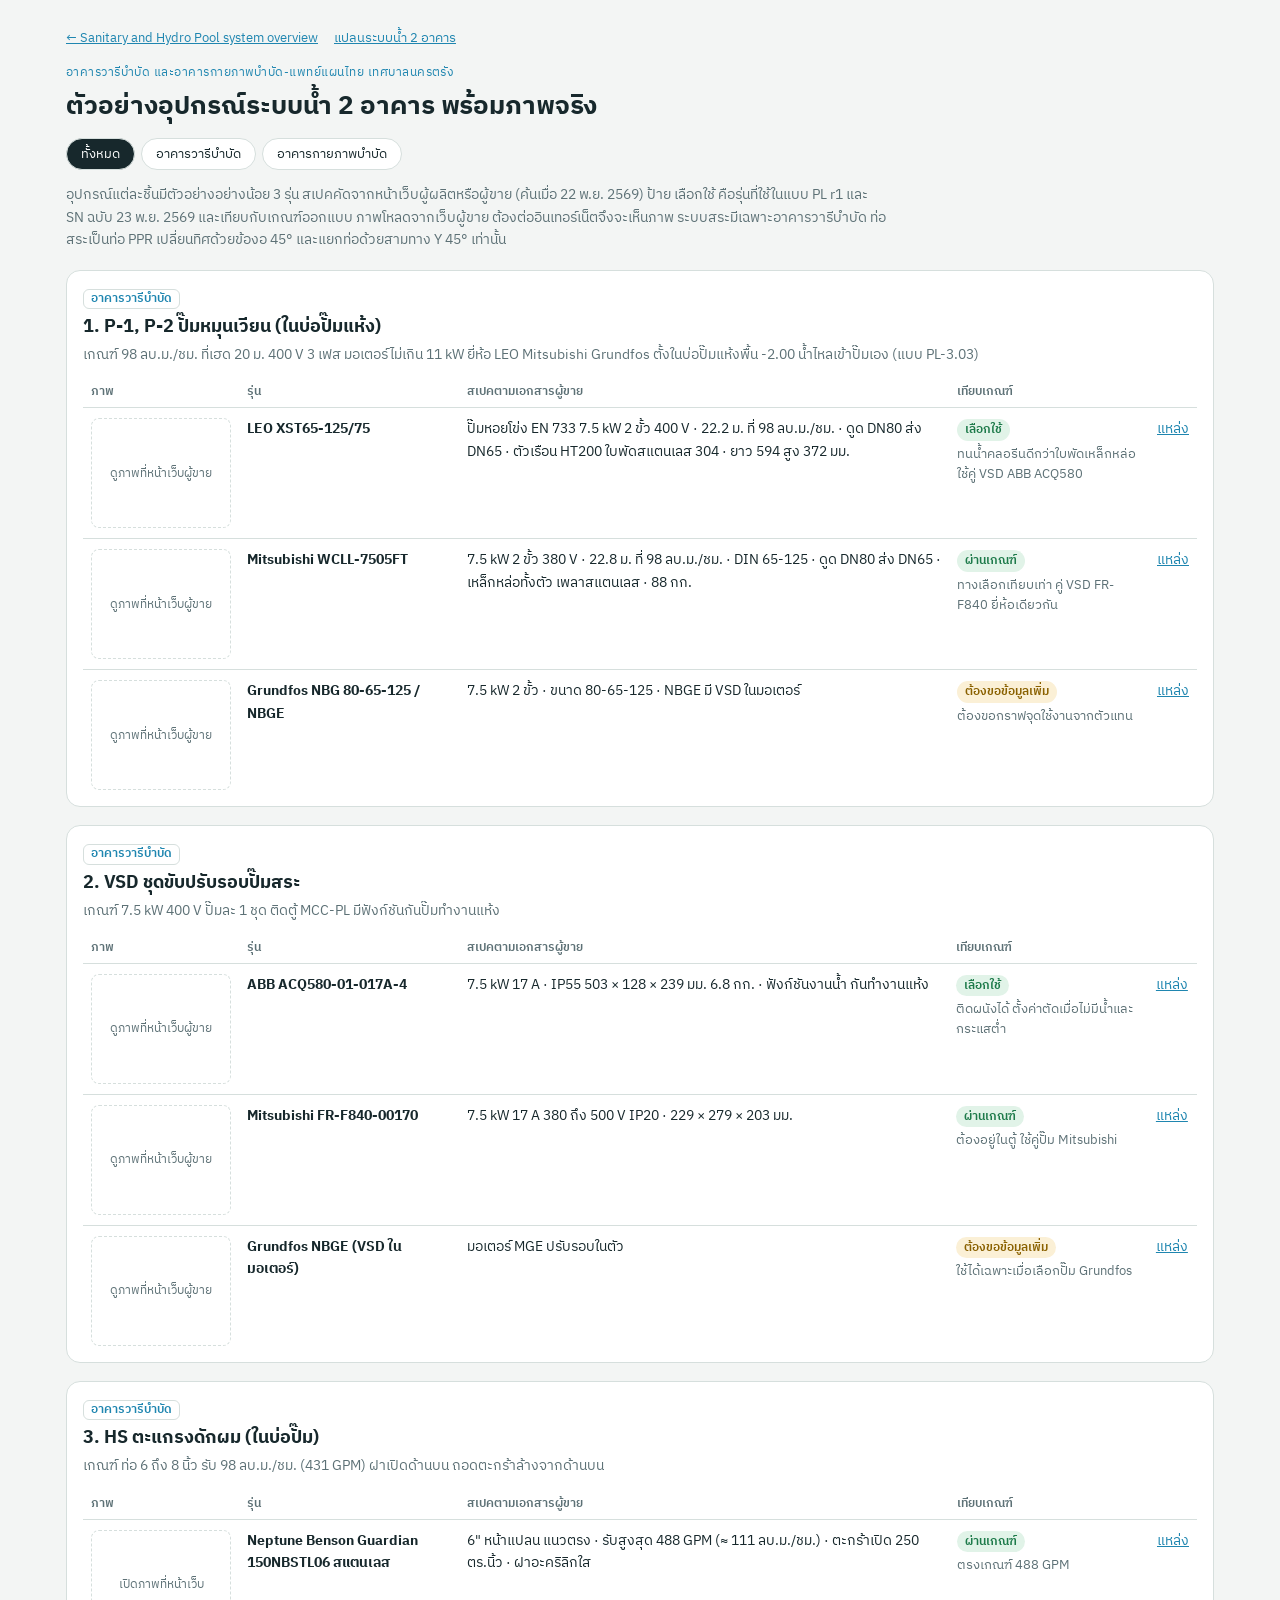
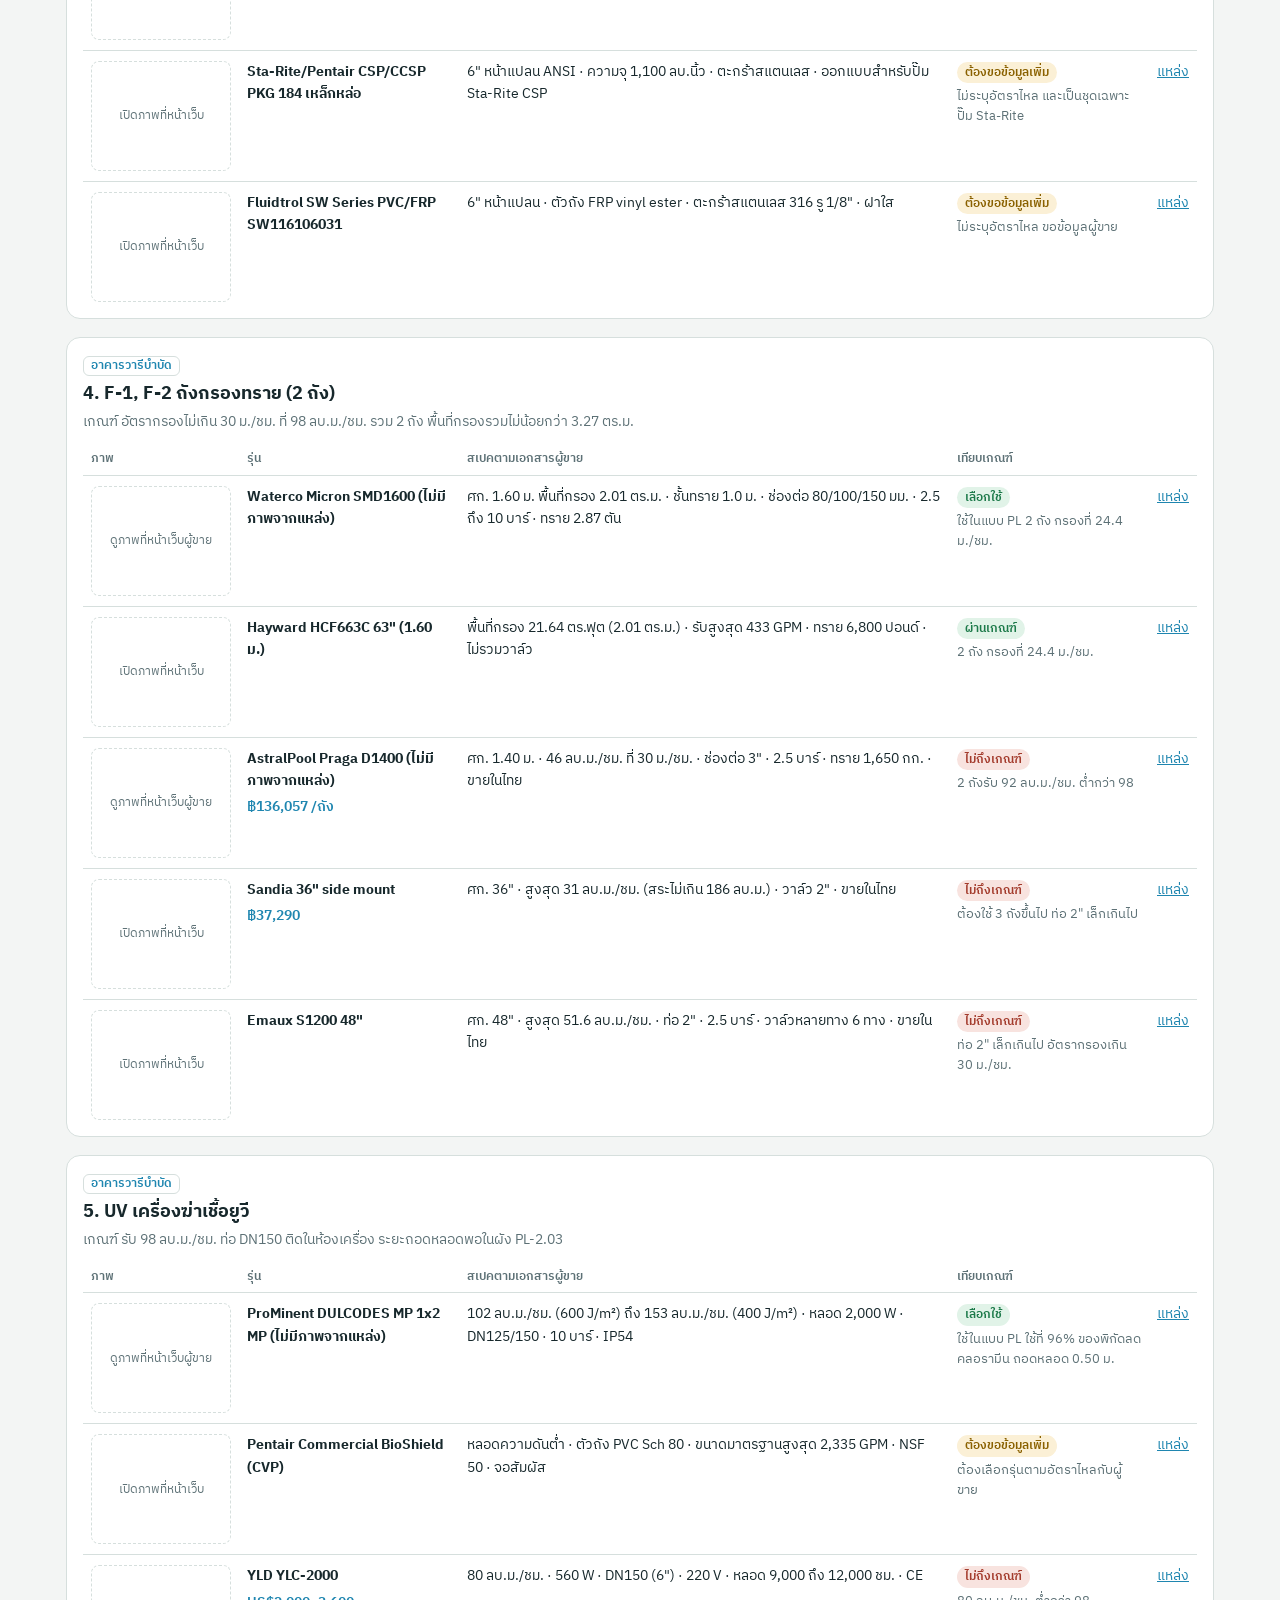
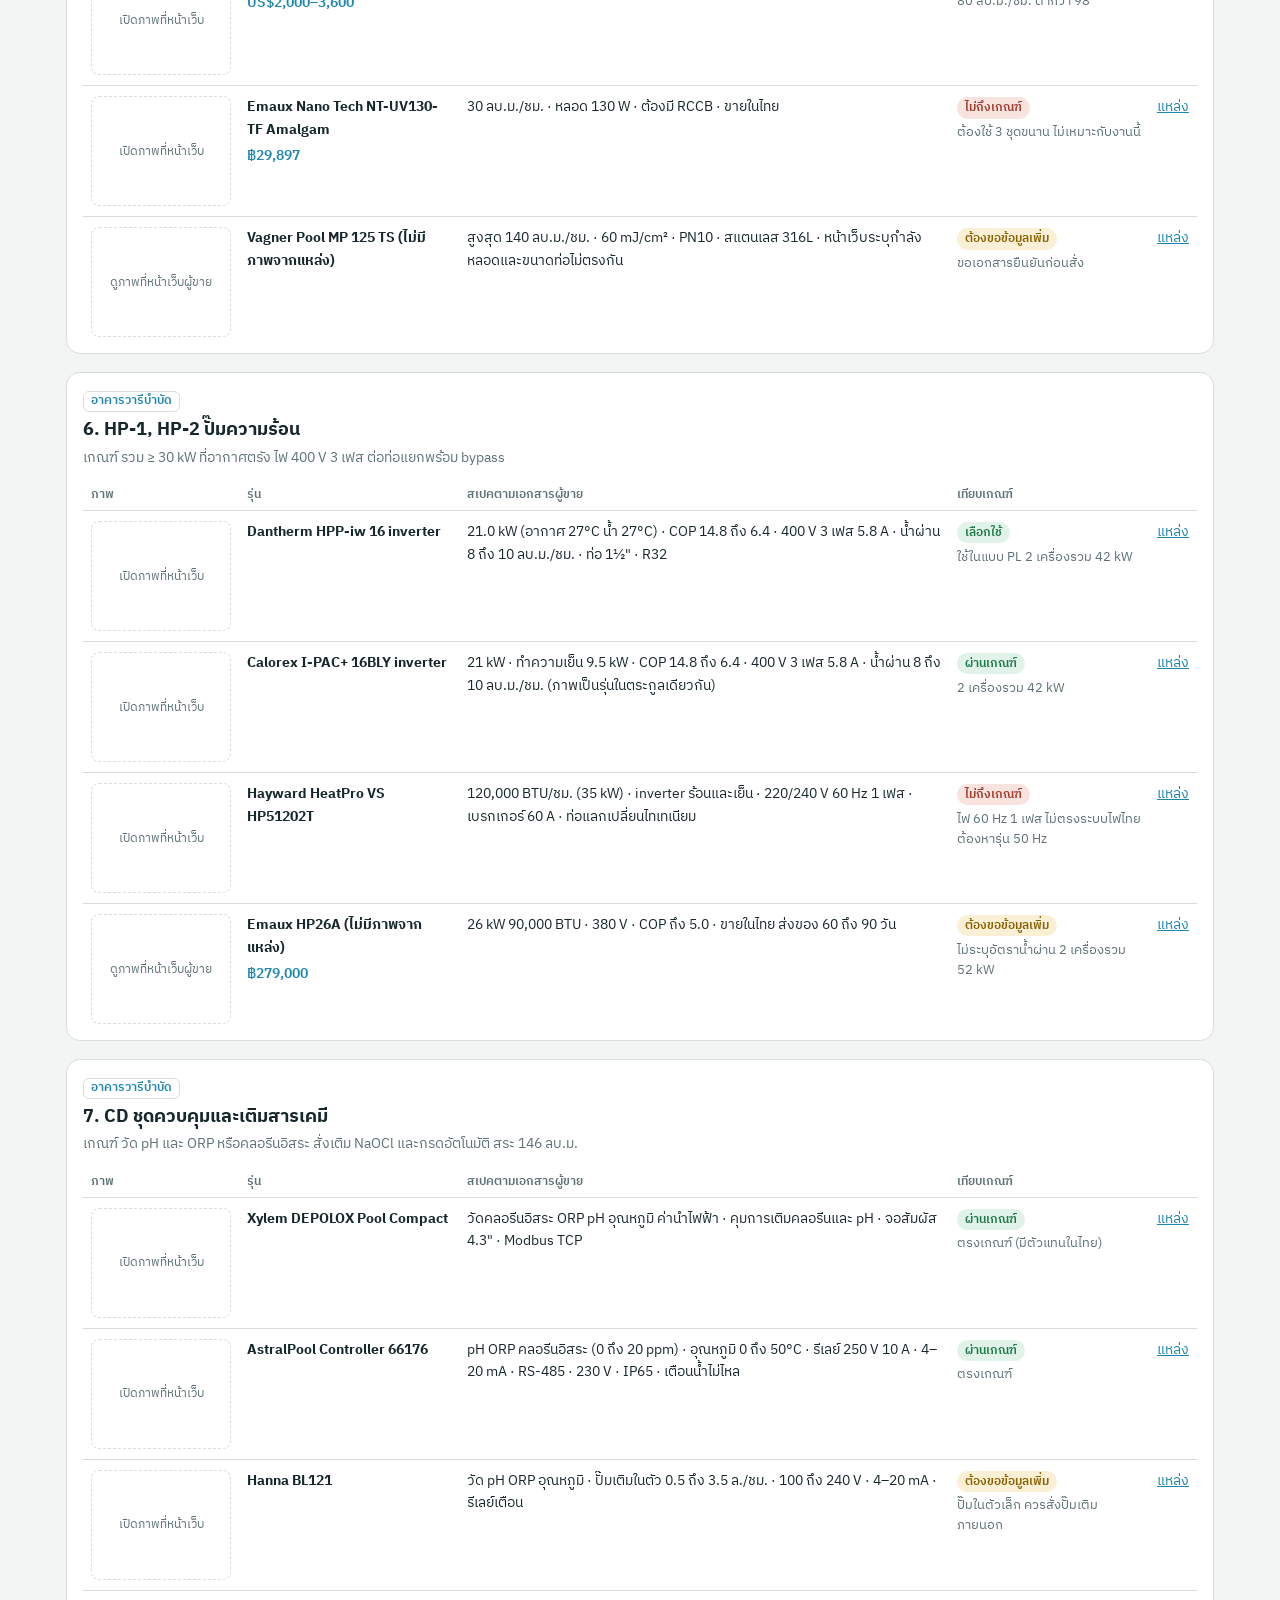
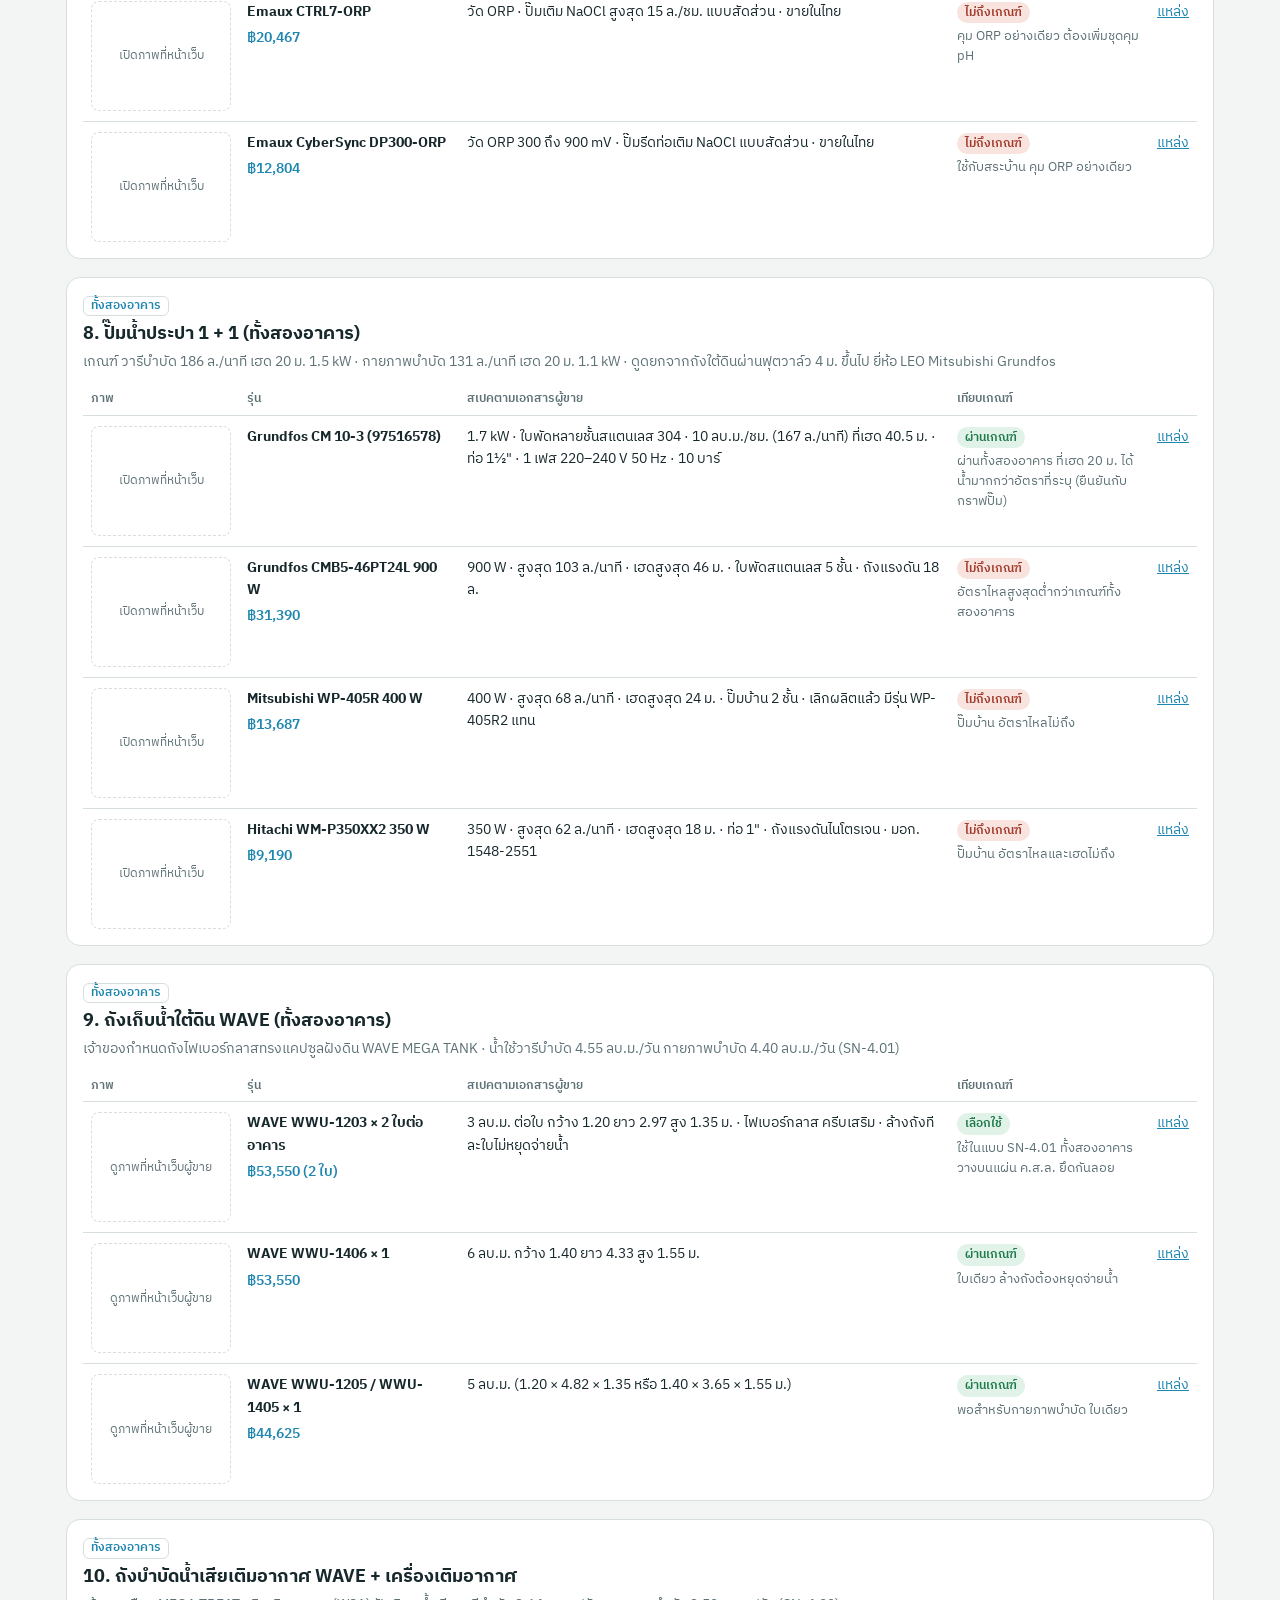
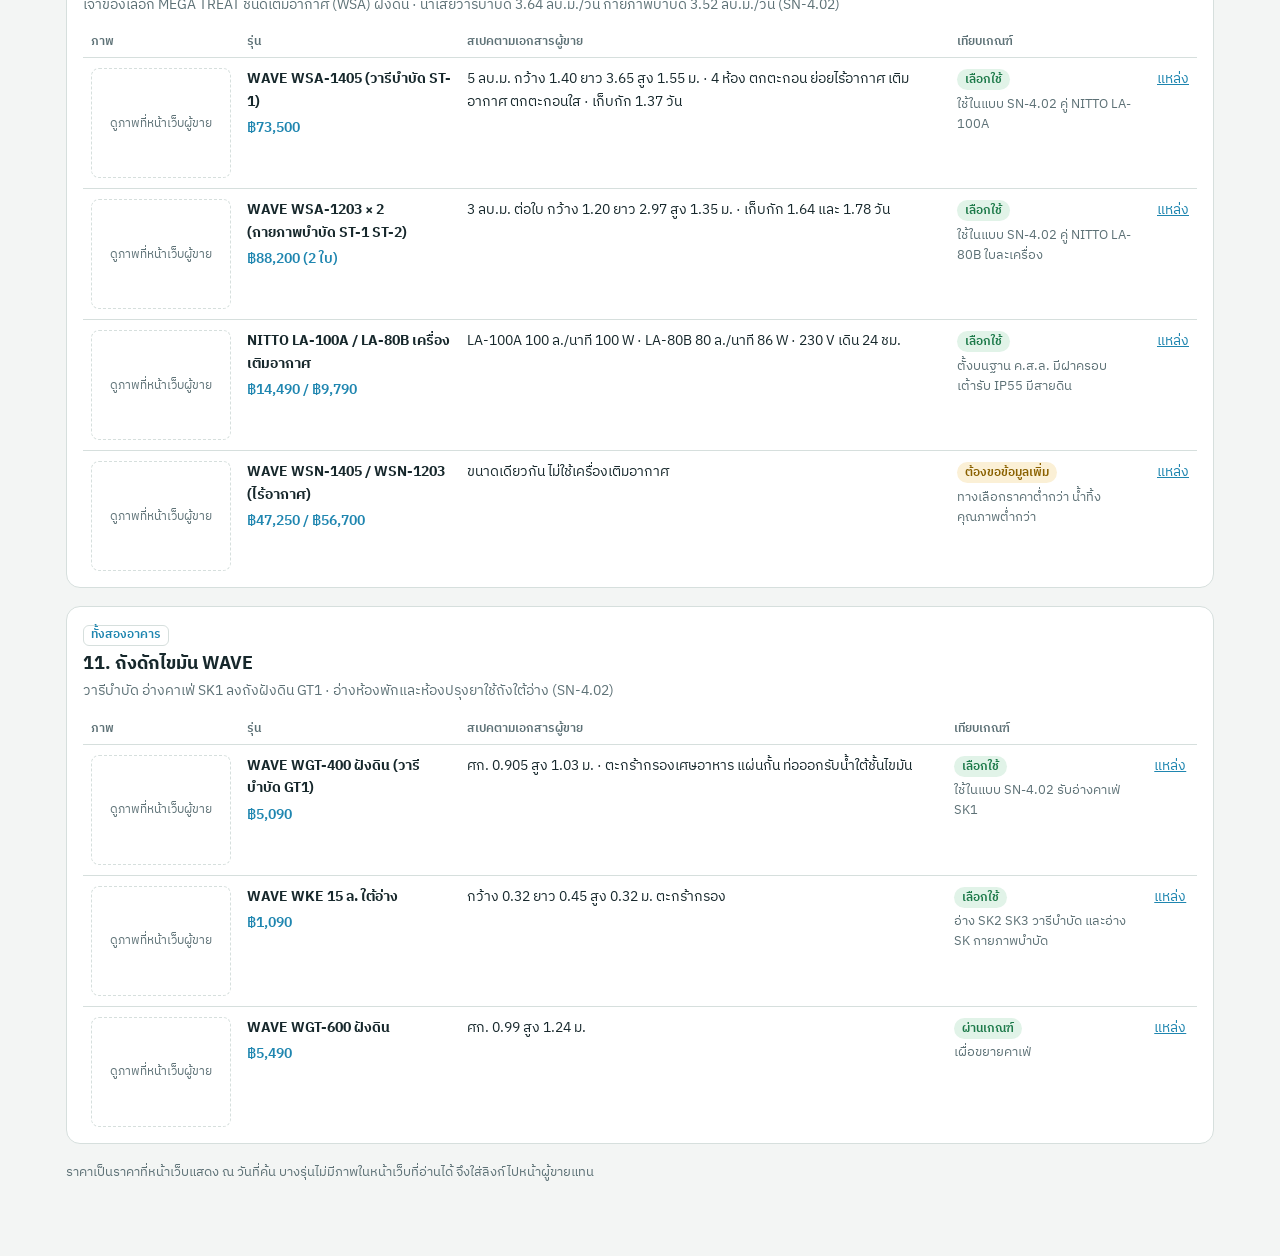
==== equipment.html @ 0948fbbc "อัปเดตตามแบบ PL r1 (บ่อปั๊มแห้ง) และ SN ถัง WAVE ฝังดิน 23 พ.ย. 2569" ====
<!doctype html><html lang="th"><head><meta charset="utf-8"><meta name="viewport" content="width=device-width,initial-scale=1">
<title>อุปกรณ์ระบบน้ำ 2 อาคาร · Sanitary and Hydro Pool system overview</title>
<link href="https://fonts.googleapis.com/css2?family=IBM+Plex+Sans+Thai:wght@400;600;700&display=swap" rel="stylesheet">
<style>
:root{--bg:#f3f5f4;--card:#fff;--ink:#17282c;--mut:#5d7176;--line:#d6dfdd;--ok:#1d7a4a;--okb:#e1f3e8;--no:#a33b2c;--nob:#f8e3df;--chk:#8a6100;--chkb:#fbf0d6;--acc:#1f86b0}
@media (prefers-color-scheme:dark){:root{--bg:#0d1517;--card:#131e21;--ink:#e1ecec;--mut:#8ea3a7;--line:#28393d;--ok:#6fd39a;--okb:#123425;--no:#f08f80;--nob:#3a1c18;--chk:#f0c766;--chkb:#3a2f12;--acc:#45b2dc}}
*{box-sizing:border-box}body{margin:0;background:var(--bg);color:var(--ink);font:14px/1.6 "IBM Plex Sans Thai",system-ui,sans-serif}
main{max-width:1180px;margin:0 auto;padding:28px 16px 60px}h1{font-size:26px;margin:4px 0 6px}.eb{color:var(--acc);font-size:12px;letter-spacing:.04em}
.lead{color:var(--mut);max-width:820px}section{background:var(--card);border:1px solid var(--line);border-radius:14px;padding:16px 16px 6px;margin-top:18px}
h2{font-size:18px;margin:0}.crit{color:var(--mut);margin:2px 0 10px}.tw{overflow-x:auto}table{width:100%;border-collapse:collapse;min-width:760px}
th{text-align:left;font-size:12px;color:var(--mut);font-weight:600;border-bottom:1px solid var(--line);padding:6px 8px}
td{vertical-align:top;border-bottom:1px solid var(--line);padding:10px 8px}tr:last-child td{border-bottom:0}
td.pic{width:150px}td.pic img{width:140px;height:110px;object-fit:contain;background:#fff;border-radius:8px;border:1px solid var(--line)}
.noimg{display:flex;align-items:center;justify-content:center;width:140px;height:110px;border:1px dashed var(--line);border-radius:8px;color:var(--mut);font-size:12px;text-align:center;text-decoration:none}
td:nth-child(2){width:220px}td:nth-child(4){width:200px}.pr{color:var(--acc);font-weight:600;margin-top:4px}.nt{color:var(--mut);font-size:12.5px;margin-top:4px}
.tag{display:inline-block;font-size:12px;font-weight:600;padding:1px 8px;border-radius:99px}.ok{color:var(--ok);background:var(--okb)}.no{color:var(--no);background:var(--nob)}.chk{color:var(--chk);background:var(--chkb)}
a{color:var(--acc)}nav{display:flex;gap:16px;margin-bottom:14px;font-size:13px}.flt{display:flex;flex-wrap:wrap;gap:6px;margin:10px 0 4px}.flt button{font:inherit;font-size:13px;border:1px solid var(--line);background:var(--card);color:var(--ink);border-radius:99px;padding:5px 14px;cursor:pointer}.flt button[aria-pressed=true]{background:var(--ink);color:var(--card)}.bt{display:inline-block;font-size:11.5px;font-weight:600;color:var(--acc);border:1px solid var(--line);border-radius:6px;padding:0 7px;margin-bottom:4px}.note{margin-top:18px;color:var(--mut);font-size:13px}
</style></head><body><main>
<nav><a href="index.html">← Sanitary and Hydro Pool system overview</a><a href="plan.html">แปลนระบบน้ำ 2 อาคาร</a></nav><div class="eb">อาคารวารีบำบัด และอาคารกายภาพบำบัด-แพทย์แผนไทย เทศบาลนครตรัง</div>
<h1>ตัวอย่างอุปกรณ์ระบบน้ำ 2 อาคาร พร้อมภาพจริง</h1>
<div class="flt" role="group"><button data-f="all" aria-pressed="true">ทั้งหมด</button><button data-f="hydro" aria-pressed="false">อาคารวารีบำบัด</button><button data-f="health" aria-pressed="false">อาคารกายภาพบำบัด</button></div>
<p class="lead">อุปกรณ์แต่ละชิ้นมีตัวอย่างอย่างน้อย 3 รุ่น สเปคคัดจากหน้าเว็บผู้ผลิตหรือผู้ขาย (ค้นเมื่อ 22 พ.ย. 2569) ป้าย เลือกใช้ คือรุ่นที่ใช้ในแบบ PL r1 และ SN ฉบับ 23 พ.ย. 2569 และเทียบกับเกณฑ์ออกแบบ ภาพโหลดจากเว็บผู้ขาย ต้องต่ออินเทอร์เน็ตจึงจะเห็นภาพ ระบบสระมีเฉพาะอาคารวารีบำบัด ท่อสระเป็นท่อ PPR เปลี่ยนทิศด้วยข้องอ 45° และแยกท่อด้วยสามทาง Y 45° เท่านั้น</p>
<section data-b="hydro"><div class="bt hydro">อาคารวารีบำบัด</div><h2>1. P-1, P-2 ปั๊มหมุนเวียน (ในบ่อปั๊มแห้ง)</h2><p class="crit">เกณฑ์ 98 ลบ.ม./ชม. ที่เฮด 20 ม. 400 V 3 เฟส มอเตอร์ไม่เกิน 11 kW ยี่ห้อ LEO Mitsubishi Grundfos ตั้งในบ่อปั๊มแห้งพื้น -2.00 น้ำไหลเข้าปั๊มเอง (แบบ PL-3.03)</p><div class="tw"><table><thead><tr><th>ภาพ</th><th>รุ่น</th><th>สเปคตามเอกสารผู้ขาย</th><th>เทียบเกณฑ์</th><th></th></tr></thead><tbody><tr><td class="pic"><a class="noimg" href="https://www.engeldot.nl/_clientfiles/Docs/LEO%20XST%20datasheet.pdf" target="_blank">ดูภาพที่หน้าเว็บผู้ขาย</a></td><td><b>LEO XST65-125/75</b></td><td>ปั๊มหอยโข่ง EN 733 7.5 kW 2 ขั้ว 400 V · 22.2 ม. ที่ 98 ลบ.ม./ชม. · ดูด DN80 ส่ง DN65 · ตัวเรือน HT200 ใบพัดสแตนเลส 304 · ยาว 594 สูง 372 มม.</td><td><span class="tag ok">เลือกใช้</span><div class="nt">ทนน้ำคลอรีนดีกว่าใบพัดเหล็กหล่อ ใช้คู่ VSD ABB ACQ580</div></td><td><a href="https://www.engeldot.nl/_clientfiles/Docs/LEO%20XST%20datasheet.pdf" target="_blank">แหล่ง</a></td></tr><tr><td class="pic"><a class="noimg" href="https://www.meath-co.com/web/es-mit/UploadFile/CatalogueLandpump.pdf" target="_blank">ดูภาพที่หน้าเว็บผู้ขาย</a></td><td><b>Mitsubishi WCLL-7505FT</b></td><td>7.5 kW 2 ขั้ว 380 V · 22.8 ม. ที่ 98 ลบ.ม./ชม. · DIN 65-125 · ดูด DN80 ส่ง DN65 · เหล็กหล่อทั้งตัว เพลาสแตนเลส · 88 กก.</td><td><span class="tag ok">ผ่านเกณฑ์</span><div class="nt">ทางเลือกเทียบเท่า คู่ VSD FR-F840 ยี่ห้อเดียวกัน</div></td><td><a href="https://www.meath-co.com/web/es-mit/UploadFile/CatalogueLandpump.pdf" target="_blank">แหล่ง</a></td></tr><tr><td class="pic"><a class="noimg" href="https://chainaris.co.th/themes/6297/files/Booklet_NBG-NBGE-NKG-NKGE.pdf" target="_blank">ดูภาพที่หน้าเว็บผู้ขาย</a></td><td><b>Grundfos NBG 80-65-125 / NBGE</b></td><td>7.5 kW 2 ขั้ว · ขนาด 80-65-125 · NBGE มี VSD ในมอเตอร์</td><td><span class="tag chk">ต้องขอข้อมูลเพิ่ม</span><div class="nt">ต้องขอกราฟจุดใช้งานจากตัวแทน</div></td><td><a href="https://chainaris.co.th/themes/6297/files/Booklet_NBG-NBGE-NKG-NKGE.pdf" target="_blank">แหล่ง</a></td></tr></tbody></table></div></section><section data-b="hydro"><div class="bt hydro">อาคารวารีบำบัด</div><h2>2. VSD ชุดขับปรับรอบปั๊มสระ</h2><p class="crit">เกณฑ์ 7.5 kW 400 V ปั๊มละ 1 ชุด ติดตู้ MCC-PL มีฟังก์ชันกันปั๊มทำงานแห้ง</p><div class="tw"><table><thead><tr><th>ภาพ</th><th>รุ่น</th><th>สเปคตามเอกสารผู้ขาย</th><th>เทียบเกณฑ์</th><th></th></tr></thead><tbody><tr><td class="pic"><a class="noimg" href="https://library.e.abb.com/public/abef15557c114c54b974cc7b2991843f/EN_ACQ580-01_HW_A_A5_screen.pdf" target="_blank">ดูภาพที่หน้าเว็บผู้ขาย</a></td><td><b>ABB ACQ580-01-017A-4</b></td><td>7.5 kW 17 A · IP55 503 × 128 × 239 มม. 6.8 กก. · ฟังก์ชันงานน้ำ กันทำงานแห้ง</td><td><span class="tag ok">เลือกใช้</span><div class="nt">ติดผนังได้ ตั้งค่าตัดเมื่อไม่มีน้ำและกระแสต่ำ</div></td><td><a href="https://library.e.abb.com/public/abef15557c114c54b974cc7b2991843f/EN_ACQ580-01_HW_A_A5_screen.pdf" target="_blank">แหล่ง</a></td></tr><tr><td class="pic"><a class="noimg" href="https://mitsubishi-electric-eshop.mee.com/mee/FA_IA/en/EUR/Catalogue/Inverter/Main-Unit/FR-F840-00170-E2-60/p/000000000000307216" target="_blank">ดูภาพที่หน้าเว็บผู้ขาย</a></td><td><b>Mitsubishi FR-F840-00170</b></td><td>7.5 kW 17 A 380 ถึง 500 V IP20 · 229 × 279 × 203 มม.</td><td><span class="tag ok">ผ่านเกณฑ์</span><div class="nt">ต้องอยู่ในตู้ ใช้คู่ปั๊ม Mitsubishi</div></td><td><a href="https://mitsubishi-electric-eshop.mee.com/mee/FA_IA/en/EUR/Catalogue/Inverter/Main-Unit/FR-F840-00170-E2-60/p/000000000000307216" target="_blank">แหล่ง</a></td></tr><tr><td class="pic"><a class="noimg" href="https://chainaris.co.th/themes/6297/files/Booklet_NBG-NBGE-NKG-NKGE.pdf" target="_blank">ดูภาพที่หน้าเว็บผู้ขาย</a></td><td><b>Grundfos NBGE (VSD ในมอเตอร์)</b></td><td>มอเตอร์ MGE ปรับรอบในตัว</td><td><span class="tag chk">ต้องขอข้อมูลเพิ่ม</span><div class="nt">ใช้ได้เฉพาะเมื่อเลือกปั๊ม Grundfos</div></td><td><a href="https://chainaris.co.th/themes/6297/files/Booklet_NBG-NBGE-NKG-NKGE.pdf" target="_blank">แหล่ง</a></td></tr></tbody></table></div></section><section data-b="hydro"><div class="bt hydro">อาคารวารีบำบัด</div><h2>3. HS ตะแกรงดักผม (ในบ่อปั๊ม)</h2><p class="crit">เกณฑ์ ท่อ 6 ถึง 8 นิ้ว รับ 98 ลบ.ม./ชม. (431 GPM) ฝาเปิดด้านบน ถอดตะกร้าล้างจากด้านบน</p><div class="tw"><table><thead><tr><th>ภาพ</th><th>รุ่น</th><th>สเปคตามเอกสารผู้ขาย</th><th>เทียบเกณฑ์</th><th></th></tr></thead><tbody><tr><td class="pic"><img src="https://www.poolweb.com/cdn/shop/products/3127895_feb680af-9d52-46be-b22b-8036e13d0fc4_1200x1200.jpg?v=1666228072" alt="Neptune Benson Guardian 150NBSTL06 สแตนเลส" loading="lazy" referrerpolicy="no-referrer" onerror="this.replaceWith(Object.assign(document.createElement('a'),{href:'https://poolweb.com/products/guardian-stainless-steel-straight-hair-and-lint-strainer-6-inch-connections-flanged',target:'_blank',textContent:'เปิดภาพที่หน้าเว็บ',className:'noimg'}))"></td><td><b>Neptune Benson Guardian 150NBSTL06 สแตนเลส</b></td><td>6&quot; หน้าแปลน แนวตรง · รับสูงสุด 488 GPM (≈ 111 ลบ.ม./ชม.) · ตะกร้าเปิด 250 ตร.นิ้ว · ฝาอะคริลิกใส</td><td><span class="tag ok">ผ่านเกณฑ์</span><div class="nt">ตรงเกณฑ์ 488 GPM</div></td><td><a href="https://poolweb.com/products/guardian-stainless-steel-straight-hair-and-lint-strainer-6-inch-connections-flanged" target="_blank">แหล่ง</a></td></tr><tr><td class="pic"><img src="https://www.poolweb.com/cdn/shop/products/media_919d1624-8a9c-48c3-a3f6-3e9313cbc72d_1200x1200.jpg?v=1666295198" alt="Sta-Rite/Pentair CSP/CCSP PKG 184 เหล็กหล่อ" loading="lazy" referrerpolicy="no-referrer" onerror="this.replaceWith(Object.assign(document.createElement('a'),{href:'https://poolweb.com/products/csp-ccsp-hair-lint-strainer-package-6-inch-ansi-flange-cast-iron',target:'_blank',textContent:'เปิดภาพที่หน้าเว็บ',className:'noimg'}))"></td><td><b>Sta-Rite/Pentair CSP/CCSP PKG 184 เหล็กหล่อ</b></td><td>6&quot; หน้าแปลน ANSI · ความจุ 1,100 ลบ.นิ้ว · ตะกร้าสแตนเลส · ออกแบบสำหรับปั๊ม Sta-Rite CSP</td><td><span class="tag chk">ต้องขอข้อมูลเพิ่ม</span><div class="nt">ไม่ระบุอัตราไหล และเป็นชุดเฉพาะปั๊ม Sta-Rite</div></td><td><a href="https://poolweb.com/products/csp-ccsp-hair-lint-strainer-package-6-inch-ansi-flange-cast-iron" target="_blank">แหล่ง</a></td></tr><tr><td class="pic"><img src="https://www.poolweb.com/cdn/shop/products/1616142_61fca92c-e46e-44bd-93ef-a30127308980_1200x1200.jpg?v=1666188749" alt="Fluidtrol SW Series PVC/FRP SW116106031" loading="lazy" referrerpolicy="no-referrer" onerror="this.replaceWith(Object.assign(document.createElement('a'),{href:'https://poolweb.com/products/sw-series-pvc-frp-basket-strainer-with-stainless-steel-basket-6-inch-connections',target:'_blank',textContent:'เปิดภาพที่หน้าเว็บ',className:'noimg'}))"></td><td><b>Fluidtrol SW Series PVC/FRP SW116106031</b></td><td>6&quot; หน้าแปลน · ตัวถัง FRP vinyl ester · ตะกร้าสแตนเลส 316 รู 1/8&quot; · ฝาใส</td><td><span class="tag chk">ต้องขอข้อมูลเพิ่ม</span><div class="nt">ไม่ระบุอัตราไหล ขอข้อมูลผู้ขาย</div></td><td><a href="https://poolweb.com/products/sw-series-pvc-frp-basket-strainer-with-stainless-steel-basket-6-inch-connections" target="_blank">แหล่ง</a></td></tr></tbody></table></div></section><section data-b="hydro"><div class="bt hydro">อาคารวารีบำบัด</div><h2>4. F-1, F-2 ถังกรองทราย (2 ถัง)</h2><p class="crit">เกณฑ์ อัตรากรองไม่เกิน 30 ม./ชม. ที่ 98 ลบ.ม./ชม. รวม 2 ถัง พื้นที่กรองรวมไม่น้อยกว่า 3.27 ตร.ม.</p><div class="tw"><table><thead><tr><th>ภาพ</th><th>รุ่น</th><th>สเปคตามเอกสารผู้ขาย</th><th>เทียบเกณฑ์</th><th></th></tr></thead><tbody><tr><td class="pic"><a class="noimg" href="https://cdn.shopify.com/s/files/1/0064/9232/3893/files/Waterco-commercial-water-treatment-SM.pdf" target="_blank">ดูภาพที่หน้าเว็บผู้ขาย</a></td><td><b>Waterco Micron SMD1600 (ไม่มีภาพจากแหล่ง)</b></td><td>ศก. 1.60 ม. พื้นที่กรอง 2.01 ตร.ม. · ชั้นทราย 1.0 ม. · ช่องต่อ 80/100/150 มม. · 2.5 ถึง 10 บาร์ · ทราย 2.87 ตัน</td><td><span class="tag ok">เลือกใช้</span><div class="nt">ใช้ในแบบ PL 2 ถัง กรองที่ 24.4 ม./ชม.</div></td><td><a href="https://cdn.shopify.com/s/files/1/0064/9232/3893/files/Waterco-commercial-water-treatment-SM.pdf" target="_blank">แหล่ง</a></td></tr><tr><td class="pic"><img src="https://commerce.hayward-pool-assets.com/magento/akeneo/HCF663C/sku_images/HCF663C_ad2e.jpg" alt="Hayward HCF663C 63&quot; (1.60 ม.)" loading="lazy" referrerpolicy="no-referrer" onerror="this.replaceWith(Object.assign(document.createElement('a'),{href:'https://ca.hayward.com/hcf-series-63-bobbin-wound-sand-filter-hcf663c.html',target:'_blank',textContent:'เปิดภาพที่หน้าเว็บ',className:'noimg'}))"></td><td><b>Hayward HCF663C 63&quot; (1.60 ม.)</b></td><td>พื้นที่กรอง 21.64 ตร.ฟุต (2.01 ตร.ม.) · รับสูงสุด 433 GPM · ทราย 6,800 ปอนด์ · ไม่รวมวาล์ว</td><td><span class="tag ok">ผ่านเกณฑ์</span><div class="nt">2 ถัง กรองที่ 24.4 ม./ชม.</div></td><td><a href="https://ca.hayward.com/hcf-series-63-bobbin-wound-sand-filter-hcf663c.html" target="_blank">แหล่ง</a></td></tr><tr><td class="pic"><a class="noimg" href="https://www.winwinpoolshop.com/en/product/57579-88250" target="_blank">ดูภาพที่หน้าเว็บผู้ขาย</a></td><td><b>AstralPool Praga D1400 (ไม่มีภาพจากแหล่ง)</b><div class=pr>฿136,057 /ถัง</div></td><td>ศก. 1.40 ม. · 46 ลบ.ม./ชม. ที่ 30 ม./ชม. · ช่องต่อ 3&quot; · 2.5 บาร์ · ทราย 1,650 กก. · ขายในไทย</td><td><span class="tag no">ไม่ถึงเกณฑ์</span><div class="nt">2 ถังรับ 92 ลบ.ม./ชม. ต่ำกว่า 98</div></td><td><a href="https://www.winwinpoolshop.com/en/product/57579-88250" target="_blank">แหล่ง</a></td></tr><tr><td class="pic"><img src="https://swimmingpoolsthailand.com/5852-large_default/sandia-36s.jpg" alt="Sandia 36&quot; side mount" loading="lazy" referrerpolicy="no-referrer" onerror="this.replaceWith(Object.assign(document.createElement('a'),{href:'https://swimmingpoolsthailand.com/en/sandia-sand-filters/1557-sandia-36s.html',target:'_blank',textContent:'เปิดภาพที่หน้าเว็บ',className:'noimg'}))"></td><td><b>Sandia 36&quot; side mount</b><div class=pr>฿37,290</div></td><td>ศก. 36&quot; · สูงสุด 31 ลบ.ม./ชม. (สระไม่เกิน 186 ลบ.ม.) · วาล์ว 2&quot; · ขายในไทย</td><td><span class="tag no">ไม่ถึงเกณฑ์</span><div class="nt">ต้องใช้ 3 ถังขึ้นไป ท่อ 2&quot; เล็กเกินไป</div></td><td><a href="https://swimmingpoolsthailand.com/en/sandia-sand-filters/1557-sandia-36s.html" target="_blank">แหล่ง</a></td></tr><tr><td class="pic"><img src="https://swimmingpoolsthailand.com/441-large_default/emaux-v-series-s1200.jpg" alt="Emaux S1200 48&quot;" loading="lazy" referrerpolicy="no-referrer" onerror="this.replaceWith(Object.assign(document.createElement('a'),{href:'https://swimmingpoolsthailand.com/en/filters/267-emaux-v-series-s1200.html',target:'_blank',textContent:'เปิดภาพที่หน้าเว็บ',className:'noimg'}))"></td><td><b>Emaux S1200 48&quot;</b></td><td>ศก. 48&quot; · สูงสุด 51.6 ลบ.ม./ชม. · ท่อ 2&quot; · 2.5 บาร์ · วาล์วหลายทาง 6 ทาง · ขายในไทย</td><td><span class="tag no">ไม่ถึงเกณฑ์</span><div class="nt">ท่อ 2&quot; เล็กเกินไป อัตรากรองเกิน 30 ม./ชม.</div></td><td><a href="https://swimmingpoolsthailand.com/en/filters/267-emaux-v-series-s1200.html" target="_blank">แหล่ง</a></td></tr></tbody></table></div></section><section data-b="hydro"><div class="bt hydro">อาคารวารีบำบัด</div><h2>5. UV เครื่องฆ่าเชื้อยูวี</h2><p class="crit">เกณฑ์ รับ 98 ลบ.ม./ชม. ท่อ DN150 ติดในห้องเครื่อง ระยะถอดหลอดพอในผัง PL-2.03</p><div class="tw"><table><thead><tr><th>ภาพ</th><th>รุ่น</th><th>สเปคตามเอกสารผู้ขาย</th><th>เทียบเกณฑ์</th><th></th></tr></thead><tbody><tr><td class="pic"><a class="noimg" href="https://prominent.com/en/Products/Products/Disinfection-Systems-and-Oxidation-Systems/UV-Systems/p-dulcodes-mp.html" target="_blank">ดูภาพที่หน้าเว็บผู้ขาย</a></td><td><b>ProMinent DULCODES MP 1x2 MP (ไม่มีภาพจากแหล่ง)</b></td><td>102 ลบ.ม./ชม. (600 J/m²) ถึง 153 ลบ.ม./ชม. (400 J/m²) · หลอด 2,000 W · DN125/150 · 10 บาร์ · IP54</td><td><span class="tag ok">เลือกใช้</span><div class="nt">ใช้ในแบบ PL ใช้ที่ 96% ของพิกัดลดคลอรามีน ถอดหลอด 0.50 ม.</div></td><td><a href="https://prominent.com/en/Products/Products/Disinfection-Systems-and-Oxidation-Systems/UV-Systems/p-dulcodes-mp.html" target="_blank">แหล่ง</a></td></tr><tr><td class="pic"><img src="https://www.pentair.com/content/dam/extranet/nam/pentair-pool/commercial/water-treatment/bioshield/CVP.png.thumb.1280.1280.jpg" alt="Pentair Commercial BioShield (CVP)" loading="lazy" referrerpolicy="no-referrer" onerror="this.replaceWith(Object.assign(document.createElement('a'),{href:'https://www.pentair.com/en-us/products/business-industry/commercial-pool-products/commercial-pool-water-treatment/bioshield-commercial-uv-systems.html',target:'_blank',textContent:'เปิดภาพที่หน้าเว็บ',className:'noimg'}))"></td><td><b>Pentair Commercial BioShield (CVP)</b></td><td>หลอดความดันต่ำ · ตัวถัง PVC Sch 80 · ขนาดมาตรฐานสูงสุด 2,335 GPM · NSF 50 · จอสัมผัส</td><td><span class="tag chk">ต้องขอข้อมูลเพิ่ม</span><div class="nt">ต้องเลือกรุ่นตามอัตราไหลกับผู้ขาย</div></td><td><a href="https://www.pentair.com/en-us/products/business-industry/commercial-pool-products/commercial-pool-water-treatment/bioshield-commercial-uv-systems.html" target="_blank">แหล่ง</a></td></tr><tr><td class="pic"><img src="https://image.made-in-china.com/2f0j00dKrEweVsLuzk/80m3-Hour-UV-Sterilizer-for-Swimming-Pool-Water-Disinfection.jpg" alt="YLD YLC-2000" loading="lazy" referrerpolicy="no-referrer" onerror="this.replaceWith(Object.assign(document.createElement('a'),{href:'https://yldwater.en.made-in-china.com/product/nXKQqweonxRB/China-80m3-Hour-UV-Sterilizer-for-Swimming-Pool-Water-Disinfection.html',target:'_blank',textContent:'เปิดภาพที่หน้าเว็บ',className:'noimg'}))"></td><td><b>YLD YLC-2000</b><div class=pr>US$2,000–3,600</div></td><td>80 ลบ.ม./ชม. · 560 W · DN150 (6&quot;) · 220 V · หลอด 9,000 ถึง 12,000 ชม. · CE</td><td><span class="tag no">ไม่ถึงเกณฑ์</span><div class="nt">80 ลบ.ม./ชม. ต่ำกว่า 98</div></td><td><a href="https://yldwater.en.made-in-china.com/product/nXKQqweonxRB/China-80m3-Hour-UV-Sterilizer-for-Swimming-Pool-Water-Disinfection.html" target="_blank">แหล่ง</a></td></tr><tr><td class="pic"><img src="https://swimmingpoolsthailand.com/3089-large_default/nano-tech-amalgam.jpg" alt="Emaux Nano Tech NT-UV130-TF Amalgam" loading="lazy" referrerpolicy="no-referrer" onerror="this.replaceWith(Object.assign(document.createElement('a'),{href:'https://swimmingpoolsthailand.com/en/uv-sanitzers/1421-nano-tech-amalgam.html',target:'_blank',textContent:'เปิดภาพที่หน้าเว็บ',className:'noimg'}))"></td><td><b>Emaux Nano Tech NT-UV130-TF Amalgam</b><div class=pr>฿29,897</div></td><td>30 ลบ.ม./ชม. · หลอด 130 W · ต้องมี RCCB · ขายในไทย</td><td><span class="tag no">ไม่ถึงเกณฑ์</span><div class="nt">ต้องใช้ 3 ชุดขนาน ไม่เหมาะกับงานนี้</div></td><td><a href="https://swimmingpoolsthailand.com/en/uv-sanitzers/1421-nano-tech-amalgam.html" target="_blank">แหล่ง</a></td></tr><tr><td class="pic"><a class="noimg" href="https://www.vagnerpool.com/en/mp-125-ts-medium-pressure-uv-sterilizer-3-kw-dn150/" target="_blank">ดูภาพที่หน้าเว็บผู้ขาย</a></td><td><b>Vagner Pool MP 125 TS (ไม่มีภาพจากแหล่ง)</b></td><td>สูงสุด 140 ลบ.ม./ชม. · 60 mJ/cm² · PN10 · สแตนเลส 316L · หน้าเว็บระบุกำลังหลอดและขนาดท่อไม่ตรงกัน</td><td><span class="tag chk">ต้องขอข้อมูลเพิ่ม</span><div class="nt">ขอเอกสารยืนยันก่อนสั่ง</div></td><td><a href="https://www.vagnerpool.com/en/mp-125-ts-medium-pressure-uv-sterilizer-3-kw-dn150/" target="_blank">แหล่ง</a></td></tr></tbody></table></div></section><section data-b="hydro"><div class="bt hydro">อาคารวารีบำบัด</div><h2>6. HP-1, HP-2 ปั๊มความร้อน</h2><p class="crit">เกณฑ์ รวม ≥ 30 kW ที่อากาศตรัง ไฟ 400 V 3 เฟส ต่อท่อแยกพร้อม bypass</p><div class="tw"><table><thead><tr><th>ภาพ</th><th>รุ่น</th><th>สเปคตามเอกสารผู้ขาย</th><th>เทียบเกณฑ์</th><th></th></tr></thead><tbody><tr><td class="pic"><img src="https://danthermgroup-website.s3.eu-central-1.amazonaws.com/media/products/Dantherm-HPP-i_Side-2.jpg" alt="Dantherm HPP-iw 16 inverter" loading="lazy" referrerpolicy="no-referrer" onerror="this.replaceWith(Object.assign(document.createElement('a'),{href:'https://danthermgroup.com/products/dantherm-hpp-iw-12-16-22-28',target:'_blank',textContent:'เปิดภาพที่หน้าเว็บ',className:'noimg'}))"></td><td><b>Dantherm HPP-iw 16 inverter</b></td><td>21.0 kW (อากาศ 27°C น้ำ 27°C) · COP 14.8 ถึง 6.4 · 400 V 3 เฟส 5.8 A · น้ำผ่าน 8 ถึง 10 ลบ.ม./ชม. · ท่อ 1½&quot; · R32</td><td><span class="tag ok">เลือกใช้</span><div class="nt">ใช้ในแบบ PL 2 เครื่องรวม 42 kW</div></td><td><a href="https://danthermgroup.com/products/dantherm-hpp-iw-12-16-22-28" target="_blank">แหล่ง</a></td></tr><tr><td class="pic"><img src="https://danthermgroup-website.s3.eu-central-1.amazonaws.com/media/products/Calorex-I-PAC-22ALX-side-right.jpg" alt="Calorex I-PAC+ 16BLY inverter" loading="lazy" referrerpolicy="no-referrer" onerror="this.replaceWith(Object.assign(document.createElement('a'),{href:'https://danthermgroup.com/products/calorex-i-pac-12-16-22-28',target:'_blank',textContent:'เปิดภาพที่หน้าเว็บ',className:'noimg'}))"></td><td><b>Calorex I-PAC+ 16BLY inverter</b></td><td>21 kW · ทำความเย็น 9.5 kW · COP 14.8 ถึง 6.4 · 400 V 3 เฟส 5.8 A · น้ำผ่าน 8 ถึง 10 ลบ.ม./ชม. (ภาพเป็นรุ่นในตระกูลเดียวกัน)</td><td><span class="tag ok">ผ่านเกณฑ์</span><div class="nt">2 เครื่องรวม 42 kW</div></td><td><a href="https://danthermgroup.com/products/calorex-i-pac-12-16-22-28" target="_blank">แหล่ง</a></td></tr><tr><td class="pic"><img src="https://commerce.hayward-pool-assets.com/magento/akeneo/HP51202T/sku_images/HP50951T_1_092d.png" alt="Hayward HeatPro VS HP51202T" loading="lazy" referrerpolicy="no-referrer" onerror="this.replaceWith(Object.assign(document.createElement('a'),{href:'https://www.hayward.com/heatpro-vs-series-heat-pump-120-000-btu-heat-cool-hp51202t.html',target:'_blank',textContent:'เปิดภาพที่หน้าเว็บ',className:'noimg'}))"></td><td><b>Hayward HeatPro VS HP51202T</b></td><td>120,000 BTU/ชม. (35 kW) · inverter ร้อนและเย็น · 220/240 V 60 Hz 1 เฟส · เบรกเกอร์ 60 A · ท่อแลกเปลี่ยนไทเทเนียม</td><td><span class="tag no">ไม่ถึงเกณฑ์</span><div class="nt">ไฟ 60 Hz 1 เฟส ไม่ตรงระบบไฟไทย ต้องหารุ่น 50 Hz</div></td><td><a href="https://www.hayward.com/heatpro-vs-series-heat-pump-120-000-btu-heat-cool-hp51202t.html" target="_blank">แหล่ง</a></td></tr><tr><td class="pic"><a class="noimg" href="https://swimmingpoolsthailand.com/en/heaters/1616-emaux-hp26a-heat-pump.html" target="_blank">ดูภาพที่หน้าเว็บผู้ขาย</a></td><td><b>Emaux HP26A (ไม่มีภาพจากแหล่ง)</b><div class=pr>฿279,000</div></td><td>26 kW 90,000 BTU · 380 V · COP ถึง 5.0 · ขายในไทย ส่งของ 60 ถึง 90 วัน</td><td><span class="tag chk">ต้องขอข้อมูลเพิ่ม</span><div class="nt">ไม่ระบุอัตราน้ำผ่าน 2 เครื่องรวม 52 kW</div></td><td><a href="https://swimmingpoolsthailand.com/en/heaters/1616-emaux-hp26a-heat-pump.html" target="_blank">แหล่ง</a></td></tr></tbody></table></div></section><section data-b="hydro"><div class="bt hydro">อาคารวารีบำบัด</div><h2>7. CD ชุดควบคุมและเติมสารเคมี</h2><p class="crit">เกณฑ์ วัด pH และ ORP หรือคลอรีนอิสระ สั่งเติม NaOCl และกรดอัตโนมัติ สระ 146 ลบ.ม.</p><div class="tw"><table><thead><tr><th>ภาพ</th><th>รุ่น</th><th>สเปคตามเอกสารผู้ขาย</th><th>เทียบเกณฑ์</th><th></th></tr></thead><tbody><tr><td class="pic"><img src="https://amp.xylem.com/asset/3cd99dc9-a745-47b3-a39a-8b97835ea4eb/DEPOLOX-POOL-COMPACT.jpg" alt="Xylem DEPOLOX Pool Compact" loading="lazy" referrerpolicy="no-referrer" onerror="this.replaceWith(Object.assign(document.createElement('a'),{href:'https://www.xylem.com/en-uk/Catalog/products--services/disinfection-systems/disinfection-process-analyzers--controllers/depolox-pool-compact-analyzer/',target:'_blank',textContent:'เปิดภาพที่หน้าเว็บ',className:'noimg'}))"></td><td><b>Xylem DEPOLOX Pool Compact</b></td><td>วัดคลอรีนอิสระ ORP pH อุณหภูมิ ค่านำไฟฟ้า · คุมการเติมคลอรีนและ pH · จอสัมผัส 4.3&quot; · Modbus TCP</td><td><span class="tag ok">ผ่านเกณฑ์</span><div class="nt">ตรงเกณฑ์ (มีตัวแทนในไทย)</div></td><td><a href="https://www.xylem.com/en-uk/Catalog/products--services/disinfection-systems/disinfection-process-analyzers--controllers/depolox-pool-compact-analyzer/" target="_blank">แหล่ง</a></td></tr><tr><td class="pic"><img src="https://fluidra.bynder.com/m/504b2498411aec40/original/controller.jpg" alt="AstralPool Controller 66176" loading="lazy" referrerpolicy="no-referrer" onerror="this.replaceWith(Object.assign(document.createElement('a'),{href:'https://www.astralpool.com/en/en/water-treatment-equipment/dosing-systems/automatic-regulation/controller.html',target:'_blank',textContent:'เปิดภาพที่หน้าเว็บ',className:'noimg'}))"></td><td><b>AstralPool Controller 66176</b></td><td>pH ORP คลอรีนอิสระ (0 ถึง 20 ppm) · อุณหภูมิ 0 ถึง 50°C · รีเลย์ 250 V 10 A · 4–20 mA · RS-485 · 230 V · IP65 · เตือนน้ำไม่ไหล</td><td><span class="tag ok">ผ่านเกณฑ์</span><div class="nt">ตรงเกณฑ์</div></td><td><a href="https://www.astralpool.com/en/en/water-treatment-equipment/dosing-systems/automatic-regulation/controller.html" target="_blank">แหล่ง</a></td></tr><tr><td class="pic"><img src="https://cdn11.bigcommerce.com/s-l8qlnhq2eh/products/6022/images/11473/BL121-Front__26844.1716493767.386.513.jpg?c=2" alt="Hanna BL121" loading="lazy" referrerpolicy="no-referrer" onerror="this.replaceWith(Object.assign(document.createElement('a'),{href:'https://www.hannainst.com/swimming-pool-and-spa-controller-bl121.html',target:'_blank',textContent:'เปิดภาพที่หน้าเว็บ',className:'noimg'}))"></td><td><b>Hanna BL121</b></td><td>วัด pH ORP อุณหภูมิ · ปั๊มเติมในตัว 0.5 ถึง 3.5 ล./ชม. · 100 ถึง 240 V · 4–20 mA · รีเลย์เตือน</td><td><span class="tag chk">ต้องขอข้อมูลเพิ่ม</span><div class="nt">ปั๊มในตัวเล็ก ควรสั่งปั๊มเติมภายนอก</div></td><td><a href="https://www.hannainst.com/swimming-pool-and-spa-controller-bl121.html" target="_blank">แหล่ง</a></td></tr><tr><td class="pic"><img src="https://swimmingpoolsthailand.com/6339-large_default/ctrl7orp.jpg" alt="Emaux CTRL7-ORP" loading="lazy" referrerpolicy="no-referrer" onerror="this.replaceWith(Object.assign(document.createElement('a'),{href:'https://swimmingpoolsthailand.com/en/chemical-dosing-systems/2329-ctrl7orp.html',target:'_blank',textContent:'เปิดภาพที่หน้าเว็บ',className:'noimg'}))"></td><td><b>Emaux CTRL7-ORP</b><div class=pr>฿20,467</div></td><td>วัด ORP · ปั๊มเติม NaOCl สูงสุด 15 ล./ชม. แบบสัดส่วน · ขายในไทย</td><td><span class="tag no">ไม่ถึงเกณฑ์</span><div class="nt">คุม ORP อย่างเดียว ต้องเพิ่มชุดคุม pH</div></td><td><a href="https://swimmingpoolsthailand.com/en/chemical-dosing-systems/2329-ctrl7orp.html" target="_blank">แหล่ง</a></td></tr><tr><td class="pic"><img src="https://swimmingpoolsthailand.com/7721-large_default/cybersync-orp.jpg" alt="Emaux CyberSync DP300-ORP" loading="lazy" referrerpolicy="no-referrer" onerror="this.replaceWith(Object.assign(document.createElement('a'),{href:'https://swimmingpoolsthailand.com/en/chemical-dosing-systems/2777-cybersync-orp.html',target:'_blank',textContent:'เปิดภาพที่หน้าเว็บ',className:'noimg'}))"></td><td><b>Emaux CyberSync DP300-ORP</b><div class=pr>฿12,804</div></td><td>วัด ORP 300 ถึง 900 mV · ปั๊มรีดท่อเติม NaOCl แบบสัดส่วน · ขายในไทย</td><td><span class="tag no">ไม่ถึงเกณฑ์</span><div class="nt">ใช้กับสระบ้าน คุม ORP อย่างเดียว</div></td><td><a href="https://swimmingpoolsthailand.com/en/chemical-dosing-systems/2777-cybersync-orp.html" target="_blank">แหล่ง</a></td></tr></tbody></table></div></section><section data-b="both"><div class="bt both">ทั้งสองอาคาร</div><h2>8. ปั๊มน้ำประปา 1 + 1 (ทั้งสองอาคาร)</h2><p class="crit">เกณฑ์ วารีบำบัด 186 ล./นาที เฮด 20 ม. 1.5 kW · กายภาพบำบัด 131 ล./นาที เฮด 20 ม. 1.1 kW · ดูดยกจากถังใต้ดินผ่านฟุตวาล์ว 4 ม. ขึ้นไป ยี่ห้อ LEO Mitsubishi Grundfos</p><div class="tw"><table><thead><tr><th>ภาพ</th><th>รุ่น</th><th>สเปคตามเอกสารผู้ขาย</th><th>เทียบเกณฑ์</th><th></th></tr></thead><tbody><tr><td class="pic"><img src="https://static.lenntech.com/uploads/grundfos/IMG/72/db/3fda/351091/PRODUCTIMAGE.png" alt="Grundfos CM 10-3 (97516578)" loading="lazy" referrerpolicy="no-referrer" onerror="this.replaceWith(Object.assign(document.createElement('a'),{href:'https://www.lenntech.com/grundfos/CMBASIS/97516578/CM10-3-A-R-A-E-AQQE.html',target:'_blank',textContent:'เปิดภาพที่หน้าเว็บ',className:'noimg'}))"></td><td><b>Grundfos CM 10-3 (97516578)</b></td><td>1.7 kW · ใบพัดหลายชั้นสแตนเลส 304 · 10 ลบ.ม./ชม. (167 ล./นาที) ที่เฮด 40.5 ม. · ท่อ 1½&quot; · 1 เฟส 220–240 V 50 Hz · 10 บาร์</td><td><span class="tag ok">ผ่านเกณฑ์</span><div class="nt">ผ่านทั้งสองอาคาร ที่เฮด 20 ม. ได้น้ำมากกว่าอัตราที่ระบุ (ยืนยันกับกราฟปั๊ม)</div></td><td><a href="https://www.lenntech.com/grundfos/CMBASIS/97516578/CM10-3-A-R-A-E-AQQE.html" target="_blank">แหล่ง</a></td></tr><tr><td class="pic"><img src="https://statice.homepro.co.th/homepro/ARTICLE_IMAGE/10/068/1006846/1000x1000/10072021_1006846$Imagec1.jpg" alt="Grundfos CMB5-46PT24L 900 W" loading="lazy" referrerpolicy="no-referrer" onerror="this.replaceWith(Object.assign(document.createElement('a'),{href:'https://www.homepro.co.th/p/1006846',target:'_blank',textContent:'เปิดภาพที่หน้าเว็บ',className:'noimg'}))"></td><td><b>Grundfos CMB5-46PT24L 900 W</b><div class=pr>฿31,390</div></td><td>900 W · สูงสุด 103 ล./นาที · เฮดสูงสุด 46 ม. · ใบพัดสแตนเลส 5 ชั้น · ถังแรงดัน 18 ล.</td><td><span class="tag no">ไม่ถึงเกณฑ์</span><div class="nt">อัตราไหลสูงสุดต่ำกว่าเกณฑ์ทั้งสองอาคาร</div></td><td><a href="https://www.homepro.co.th/p/1006846" target="_blank">แหล่ง</a></td></tr><tr><td class="pic"><img src="https://statice.homepro.co.th/homepro/ARTICLE_IMAGE/11/088/1108810/1000x1000/03042024_1108810$Imagec1.jpg" alt="Mitsubishi WP-405R 400 W" loading="lazy" referrerpolicy="no-referrer" onerror="this.replaceWith(Object.assign(document.createElement('a'),{href:'https://www.homepro.co.th/p/1108810',target:'_blank',textContent:'เปิดภาพที่หน้าเว็บ',className:'noimg'}))"></td><td><b>Mitsubishi WP-405R 400 W</b><div class=pr>฿13,687</div></td><td>400 W · สูงสุด 68 ล./นาที · เฮดสูงสุด 24 ม. · ปั๊มบ้าน 2 ชั้น · เลิกผลิตแล้ว มีรุ่น WP-405R2 แทน</td><td><span class="tag no">ไม่ถึงเกณฑ์</span><div class="nt">ปั๊มบ้าน อัตราไหลไม่ถึง</div></td><td><a href="https://www.homepro.co.th/p/1108810" target="_blank">แหล่ง</a></td></tr><tr><td class="pic"><img src="https://statice.homepro.co.th/homepro/ARTICLE_IMAGE/12/891/1289132/1000x1000/06032026_1289132$Imagec1.jpg" alt="Hitachi WM-P350XX2 350 W" loading="lazy" referrerpolicy="no-referrer" onerror="this.replaceWith(Object.assign(document.createElement('a'),{href:'https://www.homepro.co.th/p/1289132',target:'_blank',textContent:'เปิดภาพที่หน้าเว็บ',className:'noimg'}))"></td><td><b>Hitachi WM-P350XX2 350 W</b><div class=pr>฿9,190</div></td><td>350 W · สูงสุด 62 ล./นาที · เฮดสูงสุด 18 ม. · ท่อ 1&quot; · ถังแรงดันไนโตรเจน · มอก. 1548-2551</td><td><span class="tag no">ไม่ถึงเกณฑ์</span><div class="nt">ปั๊มบ้าน อัตราไหลและเฮดไม่ถึง</div></td><td><a href="https://www.homepro.co.th/p/1289132" target="_blank">แหล่ง</a></td></tr></tbody></table></div></section><section data-b="both"><div class="bt both">ทั้งสองอาคาร</div><h2>9. ถังเก็บน้ำใต้ดิน WAVE (ทั้งสองอาคาร)</h2><p class="crit">เจ้าของกำหนดถังไฟเบอร์กลาสทรงแคปซูลฝังดิน WAVE MEGA TANK · น้ำใช้วารีบำบัด 4.55 ลบ.ม./วัน กายภาพบำบัด 4.40 ลบ.ม./วัน (SN-4.01)</p><div class="tw"><table><thead><tr><th>ภาพ</th><th>รุ่น</th><th>สเปคตามเอกสารผู้ขาย</th><th>เทียบเกณฑ์</th><th></th></tr></thead><tbody><tr><td class="pic"><a class="noimg" href="https://wave.co.th/wp-content/uploads/2025/09/WAVEPRODUCT-CATALOG-110968.pdf" target="_blank">ดูภาพที่หน้าเว็บผู้ขาย</a></td><td><b>WAVE WWU-1203 × 2 ใบต่ออาคาร</b><div class=pr>฿53,550 (2 ใบ)</div></td><td>3 ลบ.ม. ต่อใบ กว้าง 1.20 ยาว 2.97 สูง 1.35 ม. · ไฟเบอร์กลาส ครีบเสริม · ล้างถังทีละใบไม่หยุดจ่ายน้ำ</td><td><span class="tag ok">เลือกใช้</span><div class="nt">ใช้ในแบบ SN-4.01 ทั้งสองอาคาร วางบนแผ่น ค.ส.ล. ยึดกันลอย</div></td><td><a href="https://wave.co.th/wp-content/uploads/2025/09/WAVEPRODUCT-CATALOG-110968.pdf" target="_blank">แหล่ง</a></td></tr><tr><td class="pic"><a class="noimg" href="https://wave.co.th/wp-content/uploads/2025/09/WAVEPRODUCT-CATALOG-110968.pdf" target="_blank">ดูภาพที่หน้าเว็บผู้ขาย</a></td><td><b>WAVE WWU-1406 × 1</b><div class=pr>฿53,550</div></td><td>6 ลบ.ม. กว้าง 1.40 ยาว 4.33 สูง 1.55 ม.</td><td><span class="tag ok">ผ่านเกณฑ์</span><div class="nt">ใบเดียว ล้างถังต้องหยุดจ่ายน้ำ</div></td><td><a href="https://wave.co.th/wp-content/uploads/2025/09/WAVEPRODUCT-CATALOG-110968.pdf" target="_blank">แหล่ง</a></td></tr><tr><td class="pic"><a class="noimg" href="https://wave.co.th/wp-content/uploads/2025/09/WAVEPRODUCT-CATALOG-110968.pdf" target="_blank">ดูภาพที่หน้าเว็บผู้ขาย</a></td><td><b>WAVE WWU-1205 / WWU-1405 × 1</b><div class=pr>฿44,625</div></td><td>5 ลบ.ม. (1.20 × 4.82 × 1.35 หรือ 1.40 × 3.65 × 1.55 ม.)</td><td><span class="tag ok">ผ่านเกณฑ์</span><div class="nt">พอสำหรับกายภาพบำบัด ใบเดียว</div></td><td><a href="https://wave.co.th/wp-content/uploads/2025/09/WAVEPRODUCT-CATALOG-110968.pdf" target="_blank">แหล่ง</a></td></tr></tbody></table></div></section><section data-b="both"><div class="bt both">ทั้งสองอาคาร</div><h2>10. ถังบำบัดน้ำเสียเติมอากาศ WAVE + เครื่องเติมอากาศ</h2><p class="crit">เจ้าของเลือก MEGA TREAT ชนิดเติมอากาศ (WSA) ฝังดิน · น้ำเสียวารีบำบัด 3.64 ลบ.ม./วัน กายภาพบำบัด 3.52 ลบ.ม./วัน (SN-4.02)</p><div class="tw"><table><thead><tr><th>ภาพ</th><th>รุ่น</th><th>สเปคตามเอกสารผู้ขาย</th><th>เทียบเกณฑ์</th><th></th></tr></thead><tbody><tr><td class="pic"><a class="noimg" href="https://wave.co.th/wp-content/uploads/2025/09/WAVEPRODUCT-CATALOG-110968.pdf" target="_blank">ดูภาพที่หน้าเว็บผู้ขาย</a></td><td><b>WAVE WSA-1405 (วารีบำบัด ST-1)</b><div class=pr>฿73,500</div></td><td>5 ลบ.ม. กว้าง 1.40 ยาว 3.65 สูง 1.55 ม. · 4 ห้อง ตกตะกอน ย่อยไร้อากาศ เติมอากาศ ตกตะกอนใส · เก็บกัก 1.37 วัน</td><td><span class="tag ok">เลือกใช้</span><div class="nt">ใช้ในแบบ SN-4.02 คู่ NITTO LA-100A</div></td><td><a href="https://wave.co.th/wp-content/uploads/2025/09/WAVEPRODUCT-CATALOG-110968.pdf" target="_blank">แหล่ง</a></td></tr><tr><td class="pic"><a class="noimg" href="https://wave.co.th/wp-content/uploads/2025/09/WAVEPRODUCT-CATALOG-110968.pdf" target="_blank">ดูภาพที่หน้าเว็บผู้ขาย</a></td><td><b>WAVE WSA-1203 × 2 (กายภาพบำบัด ST-1 ST-2)</b><div class=pr>฿88,200 (2 ใบ)</div></td><td>3 ลบ.ม. ต่อใบ กว้าง 1.20 ยาว 2.97 สูง 1.35 ม. · เก็บกัก 1.64 และ 1.78 วัน</td><td><span class="tag ok">เลือกใช้</span><div class="nt">ใช้ในแบบ SN-4.02 คู่ NITTO LA-80B ใบละเครื่อง</div></td><td><a href="https://wave.co.th/wp-content/uploads/2025/09/WAVEPRODUCT-CATALOG-110968.pdf" target="_blank">แหล่ง</a></td></tr><tr><td class="pic"><a class="noimg" href="https://wave.co.th/product/airpump/" target="_blank">ดูภาพที่หน้าเว็บผู้ขาย</a></td><td><b>NITTO LA-100A / LA-80B เครื่องเติมอากาศ</b><div class=pr>฿14,490 / ฿9,790</div></td><td>LA-100A 100 ล./นาที 100 W · LA-80B 80 ล./นาที 86 W · 230 V เดิน 24 ชม.</td><td><span class="tag ok">เลือกใช้</span><div class="nt">ตั้งบนฐาน ค.ส.ล. มีฝาครอบ เต้ารับ IP55 มีสายดิน</div></td><td><a href="https://wave.co.th/product/airpump/" target="_blank">แหล่ง</a></td></tr><tr><td class="pic"><a class="noimg" href="https://wave.co.th/wp-content/uploads/2025/09/WAVEPRODUCT-CATALOG-110968.pdf" target="_blank">ดูภาพที่หน้าเว็บผู้ขาย</a></td><td><b>WAVE WSN-1405 / WSN-1203 (ไร้อากาศ)</b><div class=pr>฿47,250 / ฿56,700</div></td><td>ขนาดเดียวกัน ไม่ใช้เครื่องเติมอากาศ</td><td><span class="tag chk">ต้องขอข้อมูลเพิ่ม</span><div class="nt">ทางเลือกราคาต่ำกว่า น้ำทิ้งคุณภาพต่ำกว่า</div></td><td><a href="https://wave.co.th/wp-content/uploads/2025/09/WAVEPRODUCT-CATALOG-110968.pdf" target="_blank">แหล่ง</a></td></tr></tbody></table></div></section><section data-b="both"><div class="bt both">ทั้งสองอาคาร</div><h2>11. ถังดักไขมัน WAVE</h2><p class="crit">วารีบำบัด อ่างคาเฟ่ SK1 ลงถังฝังดิน GT1 · อ่างห้องพักและห้องปรุงยาใช้ถังใต้อ่าง (SN-4.02)</p><div class="tw"><table><thead><tr><th>ภาพ</th><th>รุ่น</th><th>สเปคตามเอกสารผู้ขาย</th><th>เทียบเกณฑ์</th><th></th></tr></thead><tbody><tr><td class="pic"><a class="noimg" href="https://wave.co.th/download/" target="_blank">ดูภาพที่หน้าเว็บผู้ขาย</a></td><td><b>WAVE WGT-400 ฝังดิน (วารีบำบัด GT1)</b><div class=pr>฿5,090</div></td><td>ศก. 0.905 สูง 1.03 ม. · ตะกร้ากรองเศษอาหาร แผ่นกั้น ท่อออกรับน้ำใต้ชั้นไขมัน</td><td><span class="tag ok">เลือกใช้</span><div class="nt">ใช้ในแบบ SN-4.02 รับอ่างคาเฟ่ SK1</div></td><td><a href="https://wave.co.th/download/" target="_blank">แหล่ง</a></td></tr><tr><td class="pic"><a class="noimg" href="https://wave.co.th/download/" target="_blank">ดูภาพที่หน้าเว็บผู้ขาย</a></td><td><b>WAVE WKE 15 ล. ใต้อ่าง</b><div class=pr>฿1,090</div></td><td>กว้าง 0.32 ยาว 0.45 สูง 0.32 ม. ตะกร้ากรอง</td><td><span class="tag ok">เลือกใช้</span><div class="nt">อ่าง SK2 SK3 วารีบำบัด และอ่าง SK กายภาพบำบัด</div></td><td><a href="https://wave.co.th/download/" target="_blank">แหล่ง</a></td></tr><tr><td class="pic"><a class="noimg" href="https://wave.co.th/download/" target="_blank">ดูภาพที่หน้าเว็บผู้ขาย</a></td><td><b>WAVE WGT-600 ฝังดิน</b><div class=pr>฿5,490</div></td><td>ศก. 0.99 สูง 1.24 ม.</td><td><span class="tag ok">ผ่านเกณฑ์</span><div class="nt">เผื่อขยายคาเฟ่</div></td><td><a href="https://wave.co.th/download/" target="_blank">แหล่ง</a></td></tr></tbody></table></div></section>
<p class="note">ราคาเป็นราคาที่หน้าเว็บแสดง ณ วันที่ค้น บางรุ่นไม่มีภาพในหน้าเว็บที่อ่านได้ จึงใส่ลิงก์ไปหน้าผู้ขายแทน</p>
</main><script>document.querySelectorAll('.flt button').forEach(b=>b.onclick=()=>{document.querySelectorAll('.flt button').forEach(x=>x.setAttribute('aria-pressed',x===b));const f=b.dataset.f;document.querySelectorAll('section[data-b]').forEach(s=>{const k=s.dataset.b;s.style.display=(f==='all'||k==='both'||k===f)?'':'none';});});</script></body></html>
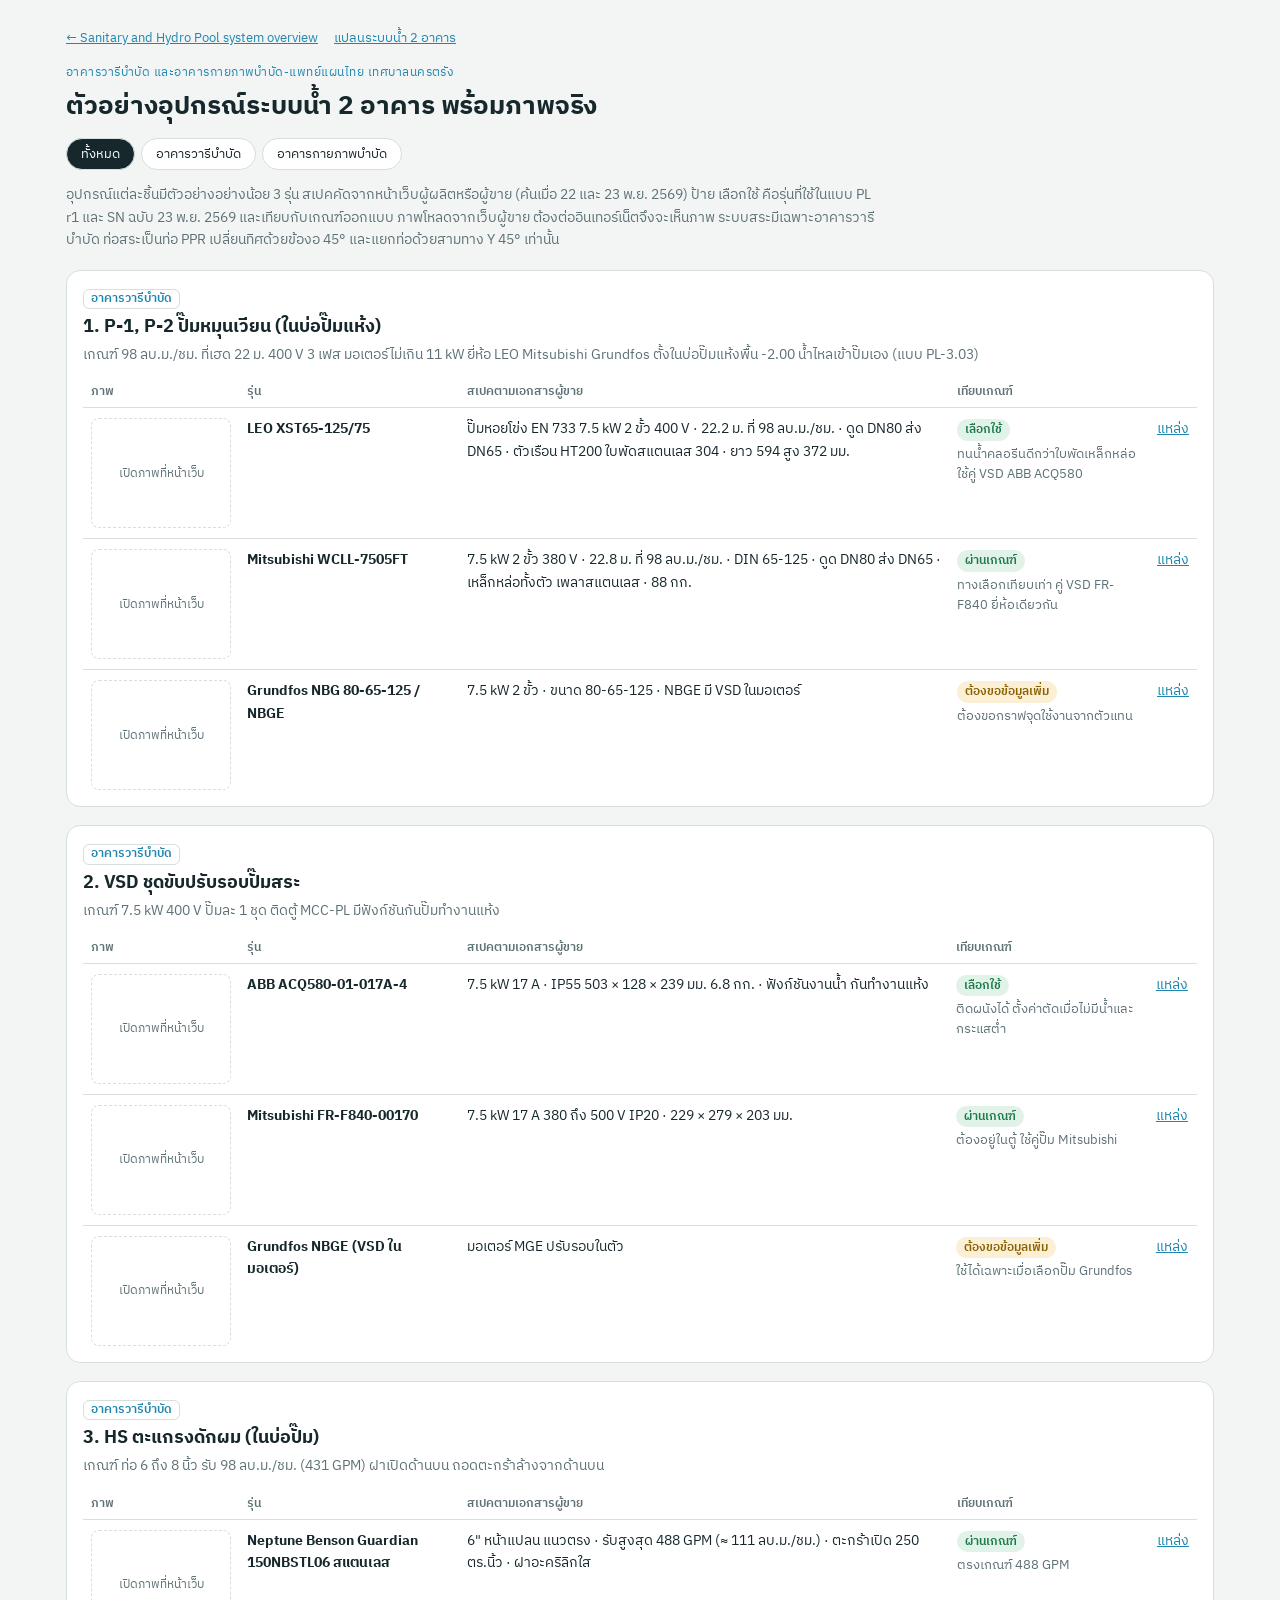
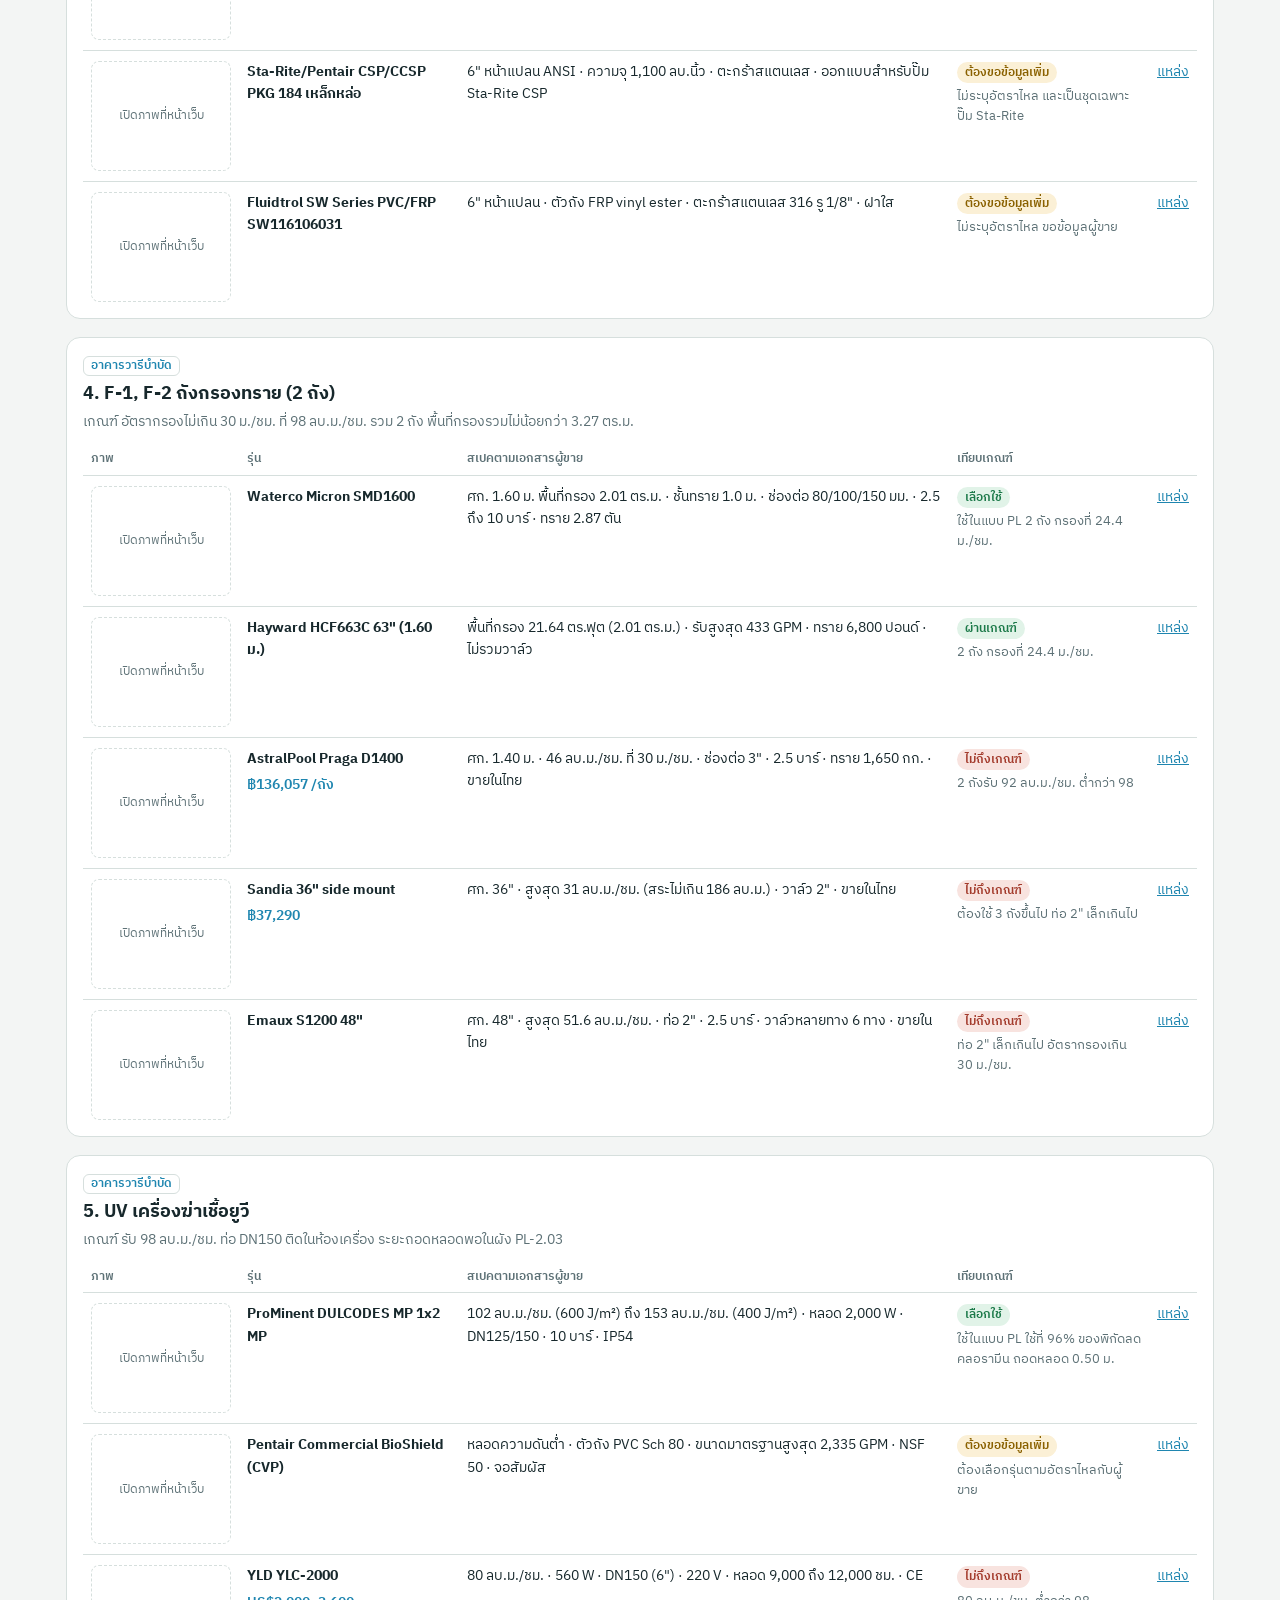
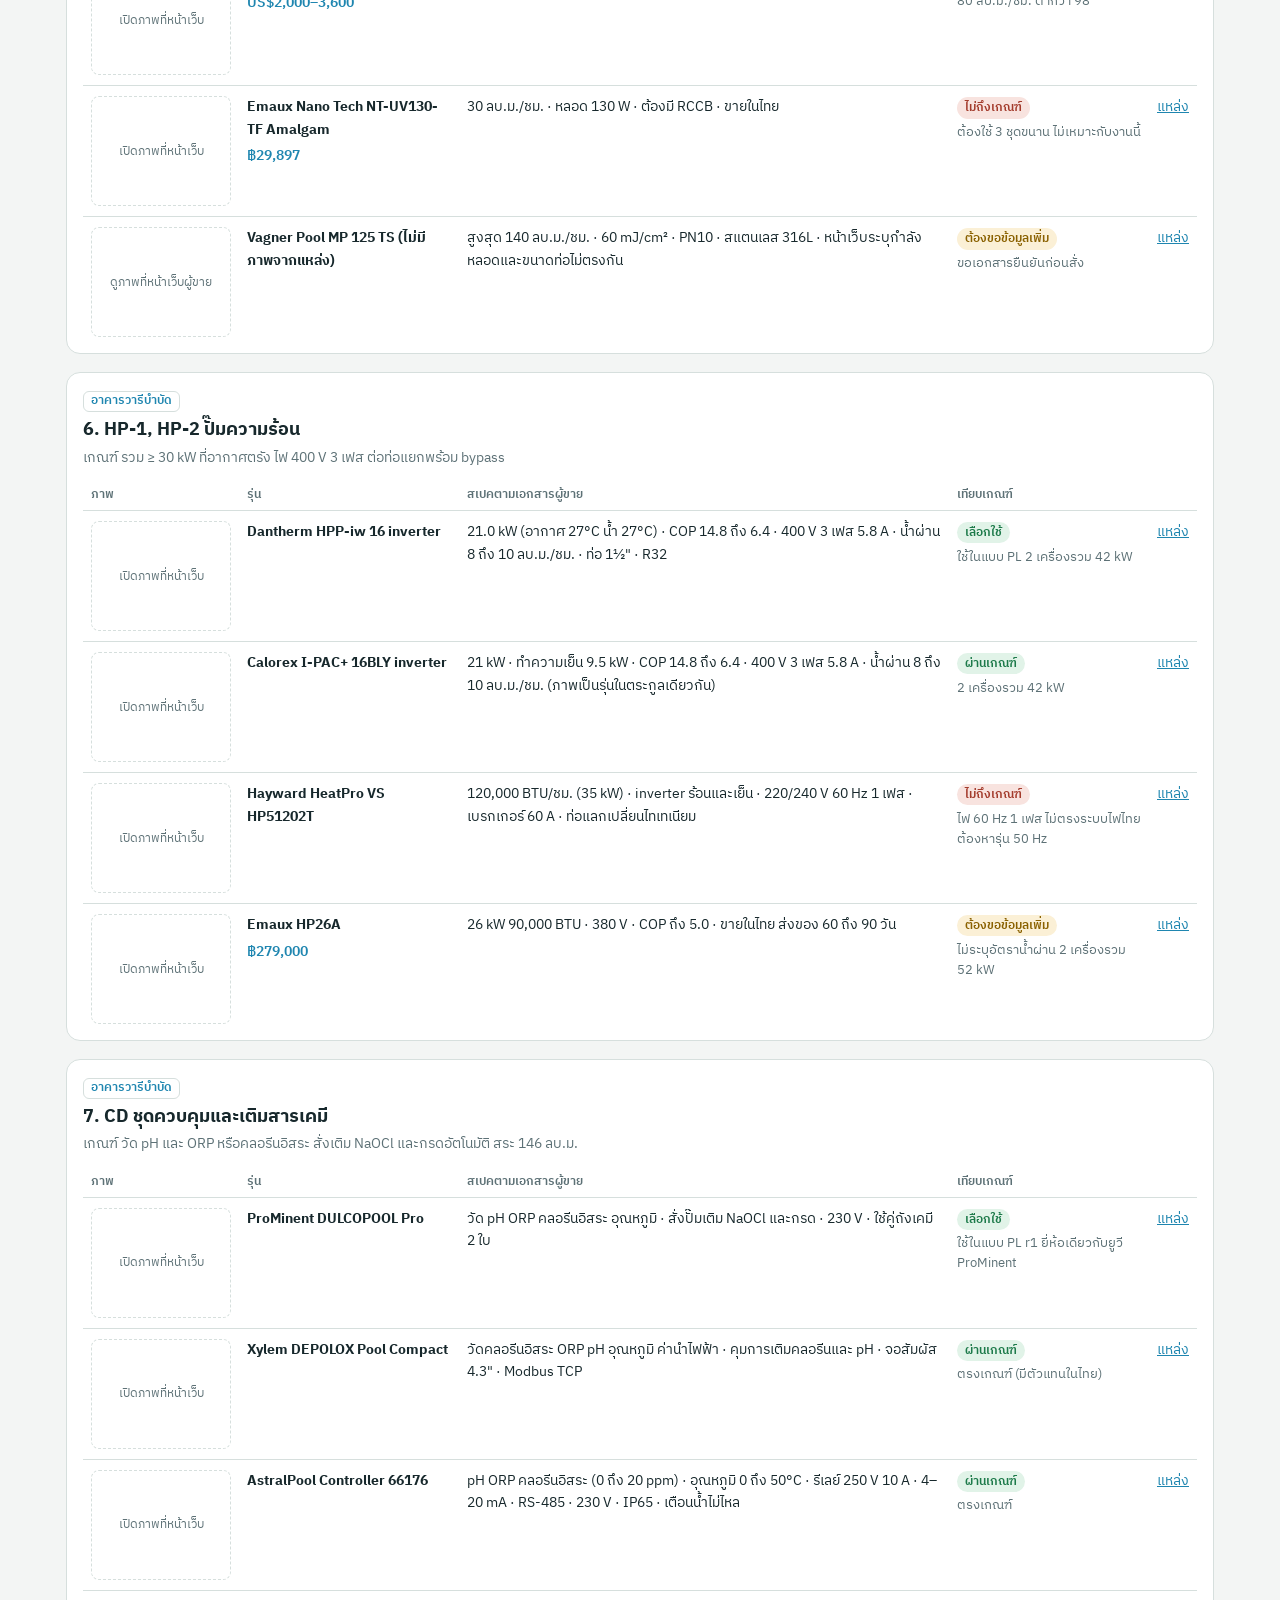
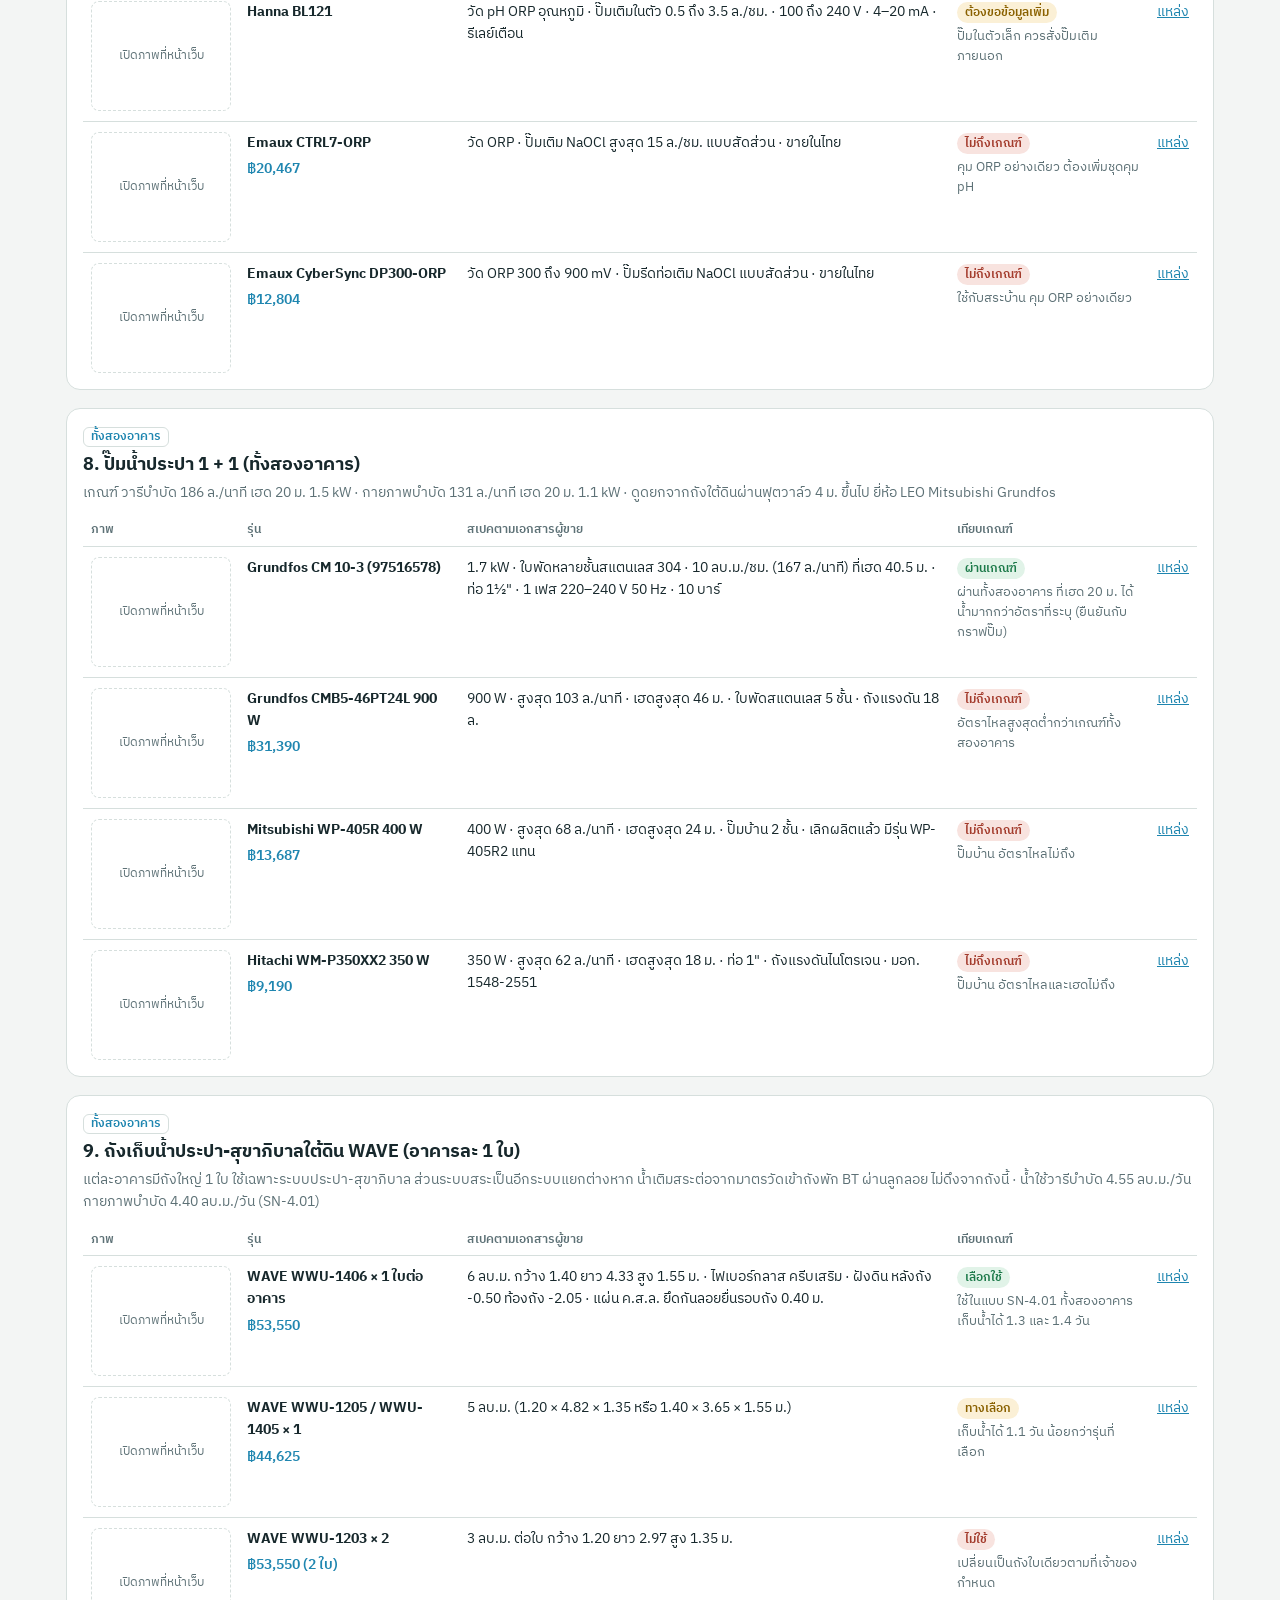
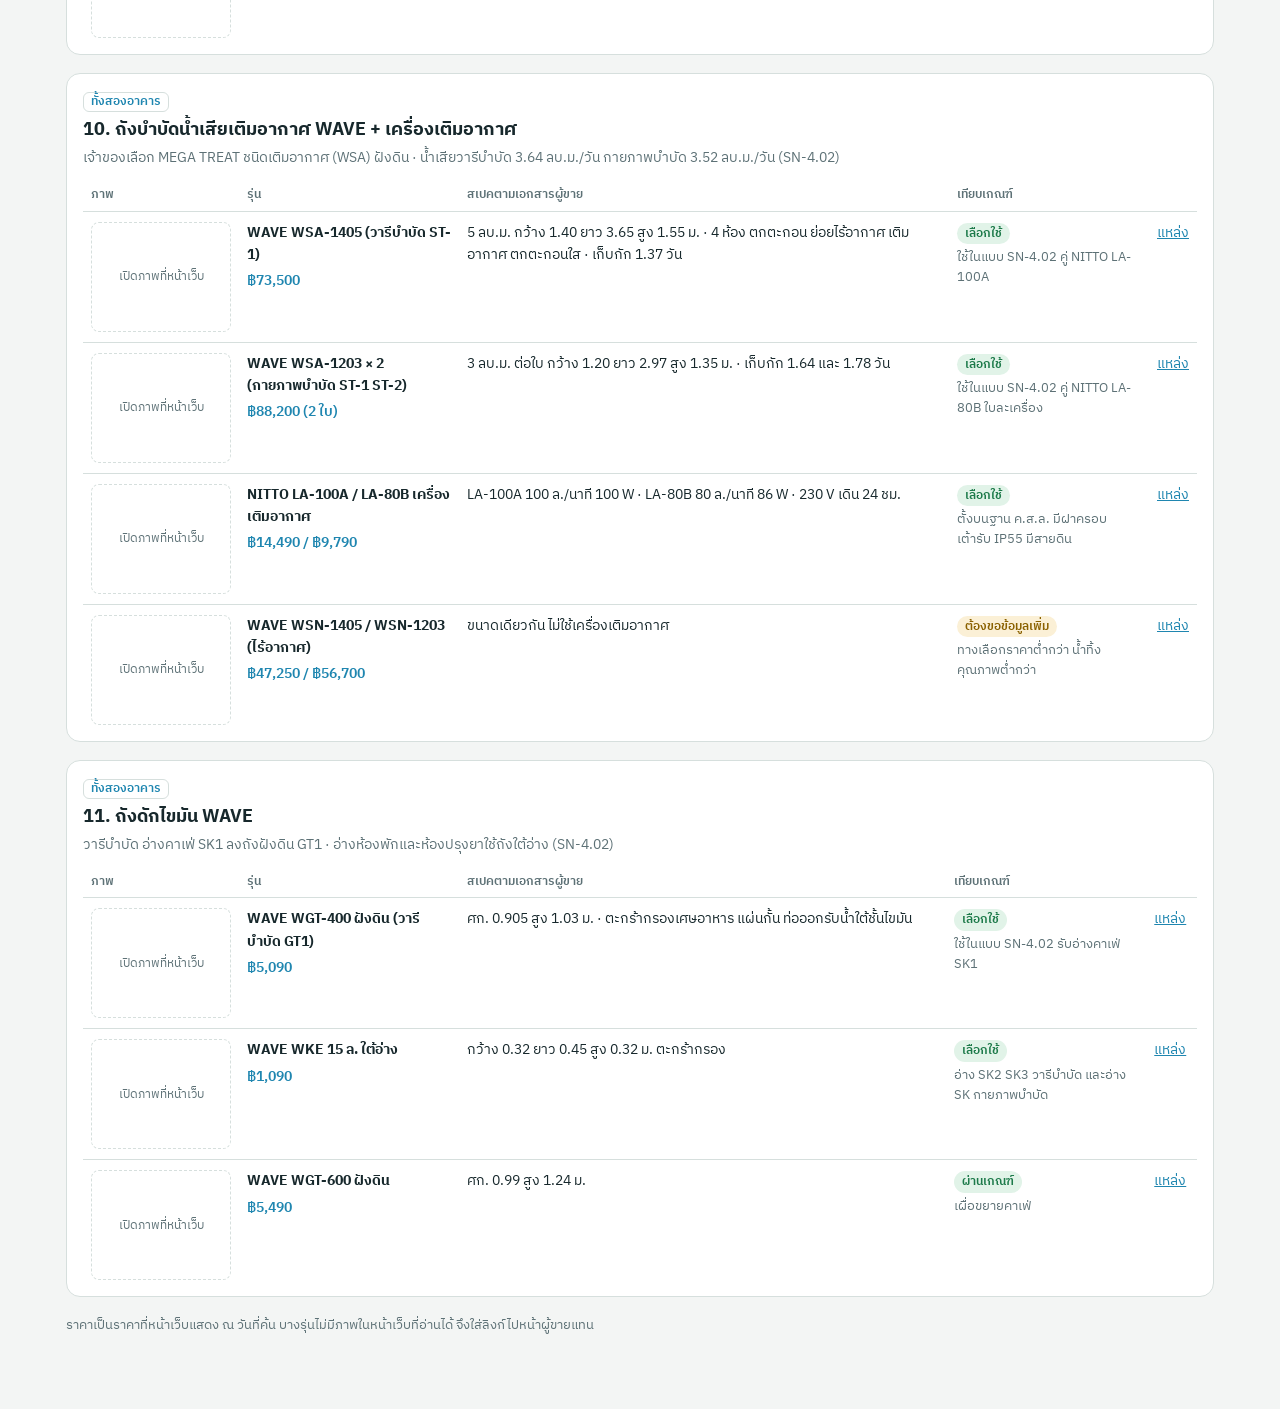
==== commit 1e3c25d5: "ถังเก็บน้ำประปา WWU-1406 อาคารละ 1 ใบ แยกจากระบบสระ และหน้าอุปกรณ์ครบภาพ 23 พ.ย. 2569" ====
--- a/equipment.html
+++ b/equipment.html
@@ -15,11 +15,12 @@
 td:nth-child(2){width:220px}td:nth-child(4){width:200px}.pr{color:var(--acc);font-weight:600;margin-top:4px}.nt{color:var(--mut);font-size:12.5px;margin-top:4px}
 .tag{display:inline-block;font-size:12px;font-weight:600;padding:1px 8px;border-radius:99px}.ok{color:var(--ok);background:var(--okb)}.no{color:var(--no);background:var(--nob)}.chk{color:var(--chk);background:var(--chkb)}
 a{color:var(--acc)}nav{display:flex;gap:16px;margin-bottom:14px;font-size:13px}.flt{display:flex;flex-wrap:wrap;gap:6px;margin:10px 0 4px}.flt button{font:inherit;font-size:13px;border:1px solid var(--line);background:var(--card);color:var(--ink);border-radius:99px;padding:5px 14px;cursor:pointer}.flt button[aria-pressed=true]{background:var(--ink);color:var(--card)}.bt{display:inline-block;font-size:11.5px;font-weight:600;color:var(--acc);border:1px solid var(--line);border-radius:6px;padding:0 7px;margin-bottom:4px}.note{margin-top:18px;color:var(--mut);font-size:13px}
+@media (max-width:720px){table{min-width:0}thead{display:none}tr{display:grid;grid-template-columns:118px 1fr;gap:4px 12px;padding:12px 0;border-bottom:1px solid var(--line)}tr:last-child{border-bottom:0}td{display:block;border:0;padding:0;width:auto!important}td.pic{grid-row:span 2}td.pic img,.noimg{width:110px;height:90px}td[data-l]{grid-column:1/-1}td[data-l]::before{content:attr(data-l);display:block;font-size:11.5px;color:var(--mut);font-weight:600}td:last-child{grid-column:2}}
 </style></head><body><main>
 <nav><a href="index.html">← Sanitary and Hydro Pool system overview</a><a href="plan.html">แปลนระบบน้ำ 2 อาคาร</a></nav><div class="eb">อาคารวารีบำบัด และอาคารกายภาพบำบัด-แพทย์แผนไทย เทศบาลนครตรัง</div>
 <h1>ตัวอย่างอุปกรณ์ระบบน้ำ 2 อาคาร พร้อมภาพจริง</h1>
 <div class="flt" role="group"><button data-f="all" aria-pressed="true">ทั้งหมด</button><button data-f="hydro" aria-pressed="false">อาคารวารีบำบัด</button><button data-f="health" aria-pressed="false">อาคารกายภาพบำบัด</button></div>
-<p class="lead">อุปกรณ์แต่ละชิ้นมีตัวอย่างอย่างน้อย 3 รุ่น สเปคคัดจากหน้าเว็บผู้ผลิตหรือผู้ขาย (ค้นเมื่อ 22 พ.ย. 2569) ป้าย เลือกใช้ คือรุ่นที่ใช้ในแบบ PL r1 และ SN ฉบับ 23 พ.ย. 2569 และเทียบกับเกณฑ์ออกแบบ ภาพโหลดจากเว็บผู้ขาย ต้องต่ออินเทอร์เน็ตจึงจะเห็นภาพ ระบบสระมีเฉพาะอาคารวารีบำบัด ท่อสระเป็นท่อ PPR เปลี่ยนทิศด้วยข้องอ 45° และแยกท่อด้วยสามทาง Y 45° เท่านั้น</p>
-<section data-b="hydro"><div class="bt hydro">อาคารวารีบำบัด</div><h2>1. P-1, P-2 ปั๊มหมุนเวียน (ในบ่อปั๊มแห้ง)</h2><p class="crit">เกณฑ์ 98 ลบ.ม./ชม. ที่เฮด 20 ม. 400 V 3 เฟส มอเตอร์ไม่เกิน 11 kW ยี่ห้อ LEO Mitsubishi Grundfos ตั้งในบ่อปั๊มแห้งพื้น -2.00 น้ำไหลเข้าปั๊มเอง (แบบ PL-3.03)</p><div class="tw"><table><thead><tr><th>ภาพ</th><th>รุ่น</th><th>สเปคตามเอกสารผู้ขาย</th><th>เทียบเกณฑ์</th><th></th></tr></thead><tbody><tr><td class="pic"><a class="noimg" href="https://www.engeldot.nl/_clientfiles/Docs/LEO%20XST%20datasheet.pdf" target="_blank">ดูภาพที่หน้าเว็บผู้ขาย</a></td><td><b>LEO XST65-125/75</b></td><td>ปั๊มหอยโข่ง EN 733 7.5 kW 2 ขั้ว 400 V · 22.2 ม. ที่ 98 ลบ.ม./ชม. · ดูด DN80 ส่ง DN65 · ตัวเรือน HT200 ใบพัดสแตนเลส 304 · ยาว 594 สูง 372 มม.</td><td><span class="tag ok">เลือกใช้</span><div class="nt">ทนน้ำคลอรีนดีกว่าใบพัดเหล็กหล่อ ใช้คู่ VSD ABB ACQ580</div></td><td><a href="https://www.engeldot.nl/_clientfiles/Docs/LEO%20XST%20datasheet.pdf" target="_blank">แหล่ง</a></td></tr><tr><td class="pic"><a class="noimg" href="https://www.meath-co.com/web/es-mit/UploadFile/CatalogueLandpump.pdf" target="_blank">ดูภาพที่หน้าเว็บผู้ขาย</a></td><td><b>Mitsubishi WCLL-7505FT</b></td><td>7.5 kW 2 ขั้ว 380 V · 22.8 ม. ที่ 98 ลบ.ม./ชม. · DIN 65-125 · ดูด DN80 ส่ง DN65 · เหล็กหล่อทั้งตัว เพลาสแตนเลส · 88 กก.</td><td><span class="tag ok">ผ่านเกณฑ์</span><div class="nt">ทางเลือกเทียบเท่า คู่ VSD FR-F840 ยี่ห้อเดียวกัน</div></td><td><a href="https://www.meath-co.com/web/es-mit/UploadFile/CatalogueLandpump.pdf" target="_blank">แหล่ง</a></td></tr><tr><td class="pic"><a class="noimg" href="https://chainaris.co.th/themes/6297/files/Booklet_NBG-NBGE-NKG-NKGE.pdf" target="_blank">ดูภาพที่หน้าเว็บผู้ขาย</a></td><td><b>Grundfos NBG 80-65-125 / NBGE</b></td><td>7.5 kW 2 ขั้ว · ขนาด 80-65-125 · NBGE มี VSD ในมอเตอร์</td><td><span class="tag chk">ต้องขอข้อมูลเพิ่ม</span><div class="nt">ต้องขอกราฟจุดใช้งานจากตัวแทน</div></td><td><a href="https://chainaris.co.th/themes/6297/files/Booklet_NBG-NBGE-NKG-NKGE.pdf" target="_blank">แหล่ง</a></td></tr></tbody></table></div></section><section data-b="hydro"><div class="bt hydro">อาคารวารีบำบัด</div><h2>2. VSD ชุดขับปรับรอบปั๊มสระ</h2><p class="crit">เกณฑ์ 7.5 kW 400 V ปั๊มละ 1 ชุด ติดตู้ MCC-PL มีฟังก์ชันกันปั๊มทำงานแห้ง</p><div class="tw"><table><thead><tr><th>ภาพ</th><th>รุ่น</th><th>สเปคตามเอกสารผู้ขาย</th><th>เทียบเกณฑ์</th><th></th></tr></thead><tbody><tr><td class="pic"><a class="noimg" href="https://library.e.abb.com/public/abef15557c114c54b974cc7b2991843f/EN_ACQ580-01_HW_A_A5_screen.pdf" target="_blank">ดูภาพที่หน้าเว็บผู้ขาย</a></td><td><b>ABB ACQ580-01-017A-4</b></td><td>7.5 kW 17 A · IP55 503 × 128 × 239 มม. 6.8 กก. · ฟังก์ชันงานน้ำ กันทำงานแห้ง</td><td><span class="tag ok">เลือกใช้</span><div class="nt">ติดผนังได้ ตั้งค่าตัดเมื่อไม่มีน้ำและกระแสต่ำ</div></td><td><a href="https://library.e.abb.com/public/abef15557c114c54b974cc7b2991843f/EN_ACQ580-01_HW_A_A5_screen.pdf" target="_blank">แหล่ง</a></td></tr><tr><td class="pic"><a class="noimg" href="https://mitsubishi-electric-eshop.mee.com/mee/FA_IA/en/EUR/Catalogue/Inverter/Main-Unit/FR-F840-00170-E2-60/p/000000000000307216" target="_blank">ดูภาพที่หน้าเว็บผู้ขาย</a></td><td><b>Mitsubishi FR-F840-00170</b></td><td>7.5 kW 17 A 380 ถึง 500 V IP20 · 229 × 279 × 203 มม.</td><td><span class="tag ok">ผ่านเกณฑ์</span><div class="nt">ต้องอยู่ในตู้ ใช้คู่ปั๊ม Mitsubishi</div></td><td><a href="https://mitsubishi-electric-eshop.mee.com/mee/FA_IA/en/EUR/Catalogue/Inverter/Main-Unit/FR-F840-00170-E2-60/p/000000000000307216" target="_blank">แหล่ง</a></td></tr><tr><td class="pic"><a class="noimg" href="https://chainaris.co.th/themes/6297/files/Booklet_NBG-NBGE-NKG-NKGE.pdf" target="_blank">ดูภาพที่หน้าเว็บผู้ขาย</a></td><td><b>Grundfos NBGE (VSD ในมอเตอร์)</b></td><td>มอเตอร์ MGE ปรับรอบในตัว</td><td><span class="tag chk">ต้องขอข้อมูลเพิ่ม</span><div class="nt">ใช้ได้เฉพาะเมื่อเลือกปั๊ม Grundfos</div></td><td><a href="https://chainaris.co.th/themes/6297/files/Booklet_NBG-NBGE-NKG-NKGE.pdf" target="_blank">แหล่ง</a></td></tr></tbody></table></div></section><section data-b="hydro"><div class="bt hydro">อาคารวารีบำบัด</div><h2>3. HS ตะแกรงดักผม (ในบ่อปั๊ม)</h2><p class="crit">เกณฑ์ ท่อ 6 ถึง 8 นิ้ว รับ 98 ลบ.ม./ชม. (431 GPM) ฝาเปิดด้านบน ถอดตะกร้าล้างจากด้านบน</p><div class="tw"><table><thead><tr><th>ภาพ</th><th>รุ่น</th><th>สเปคตามเอกสารผู้ขาย</th><th>เทียบเกณฑ์</th><th></th></tr></thead><tbody><tr><td class="pic"><img src="https://www.poolweb.com/cdn/shop/products/3127895_feb680af-9d52-46be-b22b-8036e13d0fc4_1200x1200.jpg?v=1666228072" alt="Neptune Benson Guardian 150NBSTL06 สแตนเลส" loading="lazy" referrerpolicy="no-referrer" onerror="this.replaceWith(Object.assign(document.createElement('a'),{href:'https://poolweb.com/products/guardian-stainless-steel-straight-hair-and-lint-strainer-6-inch-connections-flanged',target:'_blank',textContent:'เปิดภาพที่หน้าเว็บ',className:'noimg'}))"></td><td><b>Neptune Benson Guardian 150NBSTL06 สแตนเลส</b></td><td>6&quot; หน้าแปลน แนวตรง · รับสูงสุด 488 GPM (≈ 111 ลบ.ม./ชม.) · ตะกร้าเปิด 250 ตร.นิ้ว · ฝาอะคริลิกใส</td><td><span class="tag ok">ผ่านเกณฑ์</span><div class="nt">ตรงเกณฑ์ 488 GPM</div></td><td><a href="https://poolweb.com/products/guardian-stainless-steel-straight-hair-and-lint-strainer-6-inch-connections-flanged" target="_blank">แหล่ง</a></td></tr><tr><td class="pic"><img src="https://www.poolweb.com/cdn/shop/products/media_919d1624-8a9c-48c3-a3f6-3e9313cbc72d_1200x1200.jpg?v=1666295198" alt="Sta-Rite/Pentair CSP/CCSP PKG 184 เหล็กหล่อ" loading="lazy" referrerpolicy="no-referrer" onerror="this.replaceWith(Object.assign(document.createElement('a'),{href:'https://poolweb.com/products/csp-ccsp-hair-lint-strainer-package-6-inch-ansi-flange-cast-iron',target:'_blank',textContent:'เปิดภาพที่หน้าเว็บ',className:'noimg'}))"></td><td><b>Sta-Rite/Pentair CSP/CCSP PKG 184 เหล็กหล่อ</b></td><td>6&quot; หน้าแปลน ANSI · ความจุ 1,100 ลบ.นิ้ว · ตะกร้าสแตนเลส · ออกแบบสำหรับปั๊ม Sta-Rite CSP</td><td><span class="tag chk">ต้องขอข้อมูลเพิ่ม</span><div class="nt">ไม่ระบุอัตราไหล และเป็นชุดเฉพาะปั๊ม Sta-Rite</div></td><td><a href="https://poolweb.com/products/csp-ccsp-hair-lint-strainer-package-6-inch-ansi-flange-cast-iron" target="_blank">แหล่ง</a></td></tr><tr><td class="pic"><img src="https://www.poolweb.com/cdn/shop/products/1616142_61fca92c-e46e-44bd-93ef-a30127308980_1200x1200.jpg?v=1666188749" alt="Fluidtrol SW Series PVC/FRP SW116106031" loading="lazy" referrerpolicy="no-referrer" onerror="this.replaceWith(Object.assign(document.createElement('a'),{href:'https://poolweb.com/products/sw-series-pvc-frp-basket-strainer-with-stainless-steel-basket-6-inch-connections',target:'_blank',textContent:'เปิดภาพที่หน้าเว็บ',className:'noimg'}))"></td><td><b>Fluidtrol SW Series PVC/FRP SW116106031</b></td><td>6&quot; หน้าแปลน · ตัวถัง FRP vinyl ester · ตะกร้าสแตนเลส 316 รู 1/8&quot; · ฝาใส</td><td><span class="tag chk">ต้องขอข้อมูลเพิ่ม</span><div class="nt">ไม่ระบุอัตราไหล ขอข้อมูลผู้ขาย</div></td><td><a href="https://poolweb.com/products/sw-series-pvc-frp-basket-strainer-with-stainless-steel-basket-6-inch-connections" target="_blank">แหล่ง</a></td></tr></tbody></table></div></section><section data-b="hydro"><div class="bt hydro">อาคารวารีบำบัด</div><h2>4. F-1, F-2 ถังกรองทราย (2 ถัง)</h2><p class="crit">เกณฑ์ อัตรากรองไม่เกิน 30 ม./ชม. ที่ 98 ลบ.ม./ชม. รวม 2 ถัง พื้นที่กรองรวมไม่น้อยกว่า 3.27 ตร.ม.</p><div class="tw"><table><thead><tr><th>ภาพ</th><th>รุ่น</th><th>สเปคตามเอกสารผู้ขาย</th><th>เทียบเกณฑ์</th><th></th></tr></thead><tbody><tr><td class="pic"><a class="noimg" href="https://cdn.shopify.com/s/files/1/0064/9232/3893/files/Waterco-commercial-water-treatment-SM.pdf" target="_blank">ดูภาพที่หน้าเว็บผู้ขาย</a></td><td><b>Waterco Micron SMD1600 (ไม่มีภาพจากแหล่ง)</b></td><td>ศก. 1.60 ม. พื้นที่กรอง 2.01 ตร.ม. · ชั้นทราย 1.0 ม. · ช่องต่อ 80/100/150 มม. · 2.5 ถึง 10 บาร์ · ทราย 2.87 ตัน</td><td><span class="tag ok">เลือกใช้</span><div class="nt">ใช้ในแบบ PL 2 ถัง กรองที่ 24.4 ม./ชม.</div></td><td><a href="https://cdn.shopify.com/s/files/1/0064/9232/3893/files/Waterco-commercial-water-treatment-SM.pdf" target="_blank">แหล่ง</a></td></tr><tr><td class="pic"><img src="https://commerce.hayward-pool-assets.com/magento/akeneo/HCF663C/sku_images/HCF663C_ad2e.jpg" alt="Hayward HCF663C 63&quot; (1.60 ม.)" loading="lazy" referrerpolicy="no-referrer" onerror="this.replaceWith(Object.assign(document.createElement('a'),{href:'https://ca.hayward.com/hcf-series-63-bobbin-wound-sand-filter-hcf663c.html',target:'_blank',textContent:'เปิดภาพที่หน้าเว็บ',className:'noimg'}))"></td><td><b>Hayward HCF663C 63&quot; (1.60 ม.)</b></td><td>พื้นที่กรอง 21.64 ตร.ฟุต (2.01 ตร.ม.) · รับสูงสุด 433 GPM · ทราย 6,800 ปอนด์ · ไม่รวมวาล์ว</td><td><span class="tag ok">ผ่านเกณฑ์</span><div class="nt">2 ถัง กรองที่ 24.4 ม./ชม.</div></td><td><a href="https://ca.hayward.com/hcf-series-63-bobbin-wound-sand-filter-hcf663c.html" target="_blank">แหล่ง</a></td></tr><tr><td class="pic"><a class="noimg" href="https://www.winwinpoolshop.com/en/product/57579-88250" target="_blank">ดูภาพที่หน้าเว็บผู้ขาย</a></td><td><b>AstralPool Praga D1400 (ไม่มีภาพจากแหล่ง)</b><div class=pr>฿136,057 /ถัง</div></td><td>ศก. 1.40 ม. · 46 ลบ.ม./ชม. ที่ 30 ม./ชม. · ช่องต่อ 3&quot; · 2.5 บาร์ · ทราย 1,650 กก. · ขายในไทย</td><td><span class="tag no">ไม่ถึงเกณฑ์</span><div class="nt">2 ถังรับ 92 ลบ.ม./ชม. ต่ำกว่า 98</div></td><td><a href="https://www.winwinpoolshop.com/en/product/57579-88250" target="_blank">แหล่ง</a></td></tr><tr><td class="pic"><img src="https://swimmingpoolsthailand.com/5852-large_default/sandia-36s.jpg" alt="Sandia 36&quot; side mount" loading="lazy" referrerpolicy="no-referrer" onerror="this.replaceWith(Object.assign(document.createElement('a'),{href:'https://swimmingpoolsthailand.com/en/sandia-sand-filters/1557-sandia-36s.html',target:'_blank',textContent:'เปิดภาพที่หน้าเว็บ',className:'noimg'}))"></td><td><b>Sandia 36&quot; side mount</b><div class=pr>฿37,290</div></td><td>ศก. 36&quot; · สูงสุด 31 ลบ.ม./ชม. (สระไม่เกิน 186 ลบ.ม.) · วาล์ว 2&quot; · ขายในไทย</td><td><span class="tag no">ไม่ถึงเกณฑ์</span><div class="nt">ต้องใช้ 3 ถังขึ้นไป ท่อ 2&quot; เล็กเกินไป</div></td><td><a href="https://swimmingpoolsthailand.com/en/sandia-sand-filters/1557-sandia-36s.html" target="_blank">แหล่ง</a></td></tr><tr><td class="pic"><img src="https://swimmingpoolsthailand.com/441-large_default/emaux-v-series-s1200.jpg" alt="Emaux S1200 48&quot;" loading="lazy" referrerpolicy="no-referrer" onerror="this.replaceWith(Object.assign(document.createElement('a'),{href:'https://swimmingpoolsthailand.com/en/filters/267-emaux-v-series-s1200.html',target:'_blank',textContent:'เปิดภาพที่หน้าเว็บ',className:'noimg'}))"></td><td><b>Emaux S1200 48&quot;</b></td><td>ศก. 48&quot; · สูงสุด 51.6 ลบ.ม./ชม. · ท่อ 2&quot; · 2.5 บาร์ · วาล์วหลายทาง 6 ทาง · ขายในไทย</td><td><span class="tag no">ไม่ถึงเกณฑ์</span><div class="nt">ท่อ 2&quot; เล็กเกินไป อัตรากรองเกิน 30 ม./ชม.</div></td><td><a href="https://swimmingpoolsthailand.com/en/filters/267-emaux-v-series-s1200.html" target="_blank">แหล่ง</a></td></tr></tbody></table></div></section><section data-b="hydro"><div class="bt hydro">อาคารวารีบำบัด</div><h2>5. UV เครื่องฆ่าเชื้อยูวี</h2><p class="crit">เกณฑ์ รับ 98 ลบ.ม./ชม. ท่อ DN150 ติดในห้องเครื่อง ระยะถอดหลอดพอในผัง PL-2.03</p><div class="tw"><table><thead><tr><th>ภาพ</th><th>รุ่น</th><th>สเปคตามเอกสารผู้ขาย</th><th>เทียบเกณฑ์</th><th></th></tr></thead><tbody><tr><td class="pic"><a class="noimg" href="https://prominent.com/en/Products/Products/Disinfection-Systems-and-Oxidation-Systems/UV-Systems/p-dulcodes-mp.html" target="_blank">ดูภาพที่หน้าเว็บผู้ขาย</a></td><td><b>ProMinent DULCODES MP 1x2 MP (ไม่มีภาพจากแหล่ง)</b></td><td>102 ลบ.ม./ชม. (600 J/m²) ถึง 153 ลบ.ม./ชม. (400 J/m²) · หลอด 2,000 W · DN125/150 · 10 บาร์ · IP54</td><td><span class="tag ok">เลือกใช้</span><div class="nt">ใช้ในแบบ PL ใช้ที่ 96% ของพิกัดลดคลอรามีน ถอดหลอด 0.50 ม.</div></td><td><a href="https://prominent.com/en/Products/Products/Disinfection-Systems-and-Oxidation-Systems/UV-Systems/p-dulcodes-mp.html" target="_blank">แหล่ง</a></td></tr><tr><td class="pic"><img src="https://www.pentair.com/content/dam/extranet/nam/pentair-pool/commercial/water-treatment/bioshield/CVP.png.thumb.1280.1280.jpg" alt="Pentair Commercial BioShield (CVP)" loading="lazy" referrerpolicy="no-referrer" onerror="this.replaceWith(Object.assign(document.createElement('a'),{href:'https://www.pentair.com/en-us/products/business-industry/commercial-pool-products/commercial-pool-water-treatment/bioshield-commercial-uv-systems.html',target:'_blank',textContent:'เปิดภาพที่หน้าเว็บ',className:'noimg'}))"></td><td><b>Pentair Commercial BioShield (CVP)</b></td><td>หลอดความดันต่ำ · ตัวถัง PVC Sch 80 · ขนาดมาตรฐานสูงสุด 2,335 GPM · NSF 50 · จอสัมผัส</td><td><span class="tag chk">ต้องขอข้อมูลเพิ่ม</span><div class="nt">ต้องเลือกรุ่นตามอัตราไหลกับผู้ขาย</div></td><td><a href="https://www.pentair.com/en-us/products/business-industry/commercial-pool-products/commercial-pool-water-treatment/bioshield-commercial-uv-systems.html" target="_blank">แหล่ง</a></td></tr><tr><td class="pic"><img src="https://image.made-in-china.com/2f0j00dKrEweVsLuzk/80m3-Hour-UV-Sterilizer-for-Swimming-Pool-Water-Disinfection.jpg" alt="YLD YLC-2000" loading="lazy" referrerpolicy="no-referrer" onerror="this.replaceWith(Object.assign(document.createElement('a'),{href:'https://yldwater.en.made-in-china.com/product/nXKQqweonxRB/China-80m3-Hour-UV-Sterilizer-for-Swimming-Pool-Water-Disinfection.html',target:'_blank',textContent:'เปิดภาพที่หน้าเว็บ',className:'noimg'}))"></td><td><b>YLD YLC-2000</b><div class=pr>US$2,000–3,600</div></td><td>80 ลบ.ม./ชม. · 560 W · DN150 (6&quot;) · 220 V · หลอด 9,000 ถึง 12,000 ชม. · CE</td><td><span class="tag no">ไม่ถึงเกณฑ์</span><div class="nt">80 ลบ.ม./ชม. ต่ำกว่า 98</div></td><td><a href="https://yldwater.en.made-in-china.com/product/nXKQqweonxRB/China-80m3-Hour-UV-Sterilizer-for-Swimming-Pool-Water-Disinfection.html" target="_blank">แหล่ง</a></td></tr><tr><td class="pic"><img src="https://swimmingpoolsthailand.com/3089-large_default/nano-tech-amalgam.jpg" alt="Emaux Nano Tech NT-UV130-TF Amalgam" loading="lazy" referrerpolicy="no-referrer" onerror="this.replaceWith(Object.assign(document.createElement('a'),{href:'https://swimmingpoolsthailand.com/en/uv-sanitzers/1421-nano-tech-amalgam.html',target:'_blank',textContent:'เปิดภาพที่หน้าเว็บ',className:'noimg'}))"></td><td><b>Emaux Nano Tech NT-UV130-TF Amalgam</b><div class=pr>฿29,897</div></td><td>30 ลบ.ม./ชม. · หลอด 130 W · ต้องมี RCCB · ขายในไทย</td><td><span class="tag no">ไม่ถึงเกณฑ์</span><div class="nt">ต้องใช้ 3 ชุดขนาน ไม่เหมาะกับงานนี้</div></td><td><a href="https://swimmingpoolsthailand.com/en/uv-sanitzers/1421-nano-tech-amalgam.html" target="_blank">แหล่ง</a></td></tr><tr><td class="pic"><a class="noimg" href="https://www.vagnerpool.com/en/mp-125-ts-medium-pressure-uv-sterilizer-3-kw-dn150/" target="_blank">ดูภาพที่หน้าเว็บผู้ขาย</a></td><td><b>Vagner Pool MP 125 TS (ไม่มีภาพจากแหล่ง)</b></td><td>สูงสุด 140 ลบ.ม./ชม. · 60 mJ/cm² · PN10 · สแตนเลส 316L · หน้าเว็บระบุกำลังหลอดและขนาดท่อไม่ตรงกัน</td><td><span class="tag chk">ต้องขอข้อมูลเพิ่ม</span><div class="nt">ขอเอกสารยืนยันก่อนสั่ง</div></td><td><a href="https://www.vagnerpool.com/en/mp-125-ts-medium-pressure-uv-sterilizer-3-kw-dn150/" target="_blank">แหล่ง</a></td></tr></tbody></table></div></section><section data-b="hydro"><div class="bt hydro">อาคารวารีบำบัด</div><h2>6. HP-1, HP-2 ปั๊มความร้อน</h2><p class="crit">เกณฑ์ รวม ≥ 30 kW ที่อากาศตรัง ไฟ 400 V 3 เฟส ต่อท่อแยกพร้อม bypass</p><div class="tw"><table><thead><tr><th>ภาพ</th><th>รุ่น</th><th>สเปคตามเอกสารผู้ขาย</th><th>เทียบเกณฑ์</th><th></th></tr></thead><tbody><tr><td class="pic"><img src="https://danthermgroup-website.s3.eu-central-1.amazonaws.com/media/products/Dantherm-HPP-i_Side-2.jpg" alt="Dantherm HPP-iw 16 inverter" loading="lazy" referrerpolicy="no-referrer" onerror="this.replaceWith(Object.assign(document.createElement('a'),{href:'https://danthermgroup.com/products/dantherm-hpp-iw-12-16-22-28',target:'_blank',textContent:'เปิดภาพที่หน้าเว็บ',className:'noimg'}))"></td><td><b>Dantherm HPP-iw 16 inverter</b></td><td>21.0 kW (อากาศ 27°C น้ำ 27°C) · COP 14.8 ถึง 6.4 · 400 V 3 เฟส 5.8 A · น้ำผ่าน 8 ถึง 10 ลบ.ม./ชม. · ท่อ 1½&quot; · R32</td><td><span class="tag ok">เลือกใช้</span><div class="nt">ใช้ในแบบ PL 2 เครื่องรวม 42 kW</div></td><td><a href="https://danthermgroup.com/products/dantherm-hpp-iw-12-16-22-28" target="_blank">แหล่ง</a></td></tr><tr><td class="pic"><img src="https://danthermgroup-website.s3.eu-central-1.amazonaws.com/media/products/Calorex-I-PAC-22ALX-side-right.jpg" alt="Calorex I-PAC+ 16BLY inverter" loading="lazy" referrerpolicy="no-referrer" onerror="this.replaceWith(Object.assign(document.createElement('a'),{href:'https://danthermgroup.com/products/calorex-i-pac-12-16-22-28',target:'_blank',textContent:'เปิดภาพที่หน้าเว็บ',className:'noimg'}))"></td><td><b>Calorex I-PAC+ 16BLY inverter</b></td><td>21 kW · ทำความเย็น 9.5 kW · COP 14.8 ถึง 6.4 · 400 V 3 เฟส 5.8 A · น้ำผ่าน 8 ถึง 10 ลบ.ม./ชม. (ภาพเป็นรุ่นในตระกูลเดียวกัน)</td><td><span class="tag ok">ผ่านเกณฑ์</span><div class="nt">2 เครื่องรวม 42 kW</div></td><td><a href="https://danthermgroup.com/products/calorex-i-pac-12-16-22-28" target="_blank">แหล่ง</a></td></tr><tr><td class="pic"><img src="https://commerce.hayward-pool-assets.com/magento/akeneo/HP51202T/sku_images/HP50951T_1_092d.png" alt="Hayward HeatPro VS HP51202T" loading="lazy" referrerpolicy="no-referrer" onerror="this.replaceWith(Object.assign(document.createElement('a'),{href:'https://www.hayward.com/heatpro-vs-series-heat-pump-120-000-btu-heat-cool-hp51202t.html',target:'_blank',textContent:'เปิดภาพที่หน้าเว็บ',className:'noimg'}))"></td><td><b>Hayward HeatPro VS HP51202T</b></td><td>120,000 BTU/ชม. (35 kW) · inverter ร้อนและเย็น · 220/240 V 60 Hz 1 เฟส · เบรกเกอร์ 60 A · ท่อแลกเปลี่ยนไทเทเนียม</td><td><span class="tag no">ไม่ถึงเกณฑ์</span><div class="nt">ไฟ 60 Hz 1 เฟส ไม่ตรงระบบไฟไทย ต้องหารุ่น 50 Hz</div></td><td><a href="https://www.hayward.com/heatpro-vs-series-heat-pump-120-000-btu-heat-cool-hp51202t.html" target="_blank">แหล่ง</a></td></tr><tr><td class="pic"><a class="noimg" href="https://swimmingpoolsthailand.com/en/heaters/1616-emaux-hp26a-heat-pump.html" target="_blank">ดูภาพที่หน้าเว็บผู้ขาย</a></td><td><b>Emaux HP26A (ไม่มีภาพจากแหล่ง)</b><div class=pr>฿279,000</div></td><td>26 kW 90,000 BTU · 380 V · COP ถึง 5.0 · ขายในไทย ส่งของ 60 ถึง 90 วัน</td><td><span class="tag chk">ต้องขอข้อมูลเพิ่ม</span><div class="nt">ไม่ระบุอัตราน้ำผ่าน 2 เครื่องรวม 52 kW</div></td><td><a href="https://swimmingpoolsthailand.com/en/heaters/1616-emaux-hp26a-heat-pump.html" target="_blank">แหล่ง</a></td></tr></tbody></table></div></section><section data-b="hydro"><div class="bt hydro">อาคารวารีบำบัด</div><h2>7. CD ชุดควบคุมและเติมสารเคมี</h2><p class="crit">เกณฑ์ วัด pH และ ORP หรือคลอรีนอิสระ สั่งเติม NaOCl และกรดอัตโนมัติ สระ 146 ลบ.ม.</p><div class="tw"><table><thead><tr><th>ภาพ</th><th>รุ่น</th><th>สเปคตามเอกสารผู้ขาย</th><th>เทียบเกณฑ์</th><th></th></tr></thead><tbody><tr><td class="pic"><img src="https://amp.xylem.com/asset/3cd99dc9-a745-47b3-a39a-8b97835ea4eb/DEPOLOX-POOL-COMPACT.jpg" alt="Xylem DEPOLOX Pool Compact" loading="lazy" referrerpolicy="no-referrer" onerror="this.replaceWith(Object.assign(document.createElement('a'),{href:'https://www.xylem.com/en-uk/Catalog/products--services/disinfection-systems/disinfection-process-analyzers--controllers/depolox-pool-compact-analyzer/',target:'_blank',textContent:'เปิดภาพที่หน้าเว็บ',className:'noimg'}))"></td><td><b>Xylem DEPOLOX Pool Compact</b></td><td>วัดคลอรีนอิสระ ORP pH อุณหภูมิ ค่านำไฟฟ้า · คุมการเติมคลอรีนและ pH · จอสัมผัส 4.3&quot; · Modbus TCP</td><td><span class="tag ok">ผ่านเกณฑ์</span><div class="nt">ตรงเกณฑ์ (มีตัวแทนในไทย)</div></td><td><a href="https://www.xylem.com/en-uk/Catalog/products--services/disinfection-systems/disinfection-process-analyzers--controllers/depolox-pool-compact-analyzer/" target="_blank">แหล่ง</a></td></tr><tr><td class="pic"><img src="https://fluidra.bynder.com/m/504b2498411aec40/original/controller.jpg" alt="AstralPool Controller 66176" loading="lazy" referrerpolicy="no-referrer" onerror="this.replaceWith(Object.assign(document.createElement('a'),{href:'https://www.astralpool.com/en/en/water-treatment-equipment/dosing-systems/automatic-regulation/controller.html',target:'_blank',textContent:'เปิดภาพที่หน้าเว็บ',className:'noimg'}))"></td><td><b>AstralPool Controller 66176</b></td><td>pH ORP คลอรีนอิสระ (0 ถึง 20 ppm) · อุณหภูมิ 0 ถึง 50°C · รีเลย์ 250 V 10 A · 4–20 mA · RS-485 · 230 V · IP65 · เตือนน้ำไม่ไหล</td><td><span class="tag ok">ผ่านเกณฑ์</span><div class="nt">ตรงเกณฑ์</div></td><td><a href="https://www.astralpool.com/en/en/water-treatment-equipment/dosing-systems/automatic-regulation/controller.html" target="_blank">แหล่ง</a></td></tr><tr><td class="pic"><img src="https://cdn11.bigcommerce.com/s-l8qlnhq2eh/products/6022/images/11473/BL121-Front__26844.1716493767.386.513.jpg?c=2" alt="Hanna BL121" loading="lazy" referrerpolicy="no-referrer" onerror="this.replaceWith(Object.assign(document.createElement('a'),{href:'https://www.hannainst.com/swimming-pool-and-spa-controller-bl121.html',target:'_blank',textContent:'เปิดภาพที่หน้าเว็บ',className:'noimg'}))"></td><td><b>Hanna BL121</b></td><td>วัด pH ORP อุณหภูมิ · ปั๊มเติมในตัว 0.5 ถึง 3.5 ล./ชม. · 100 ถึง 240 V · 4–20 mA · รีเลย์เตือน</td><td><span class="tag chk">ต้องขอข้อมูลเพิ่ม</span><div class="nt">ปั๊มในตัวเล็ก ควรสั่งปั๊มเติมภายนอก</div></td><td><a href="https://www.hannainst.com/swimming-pool-and-spa-controller-bl121.html" target="_blank">แหล่ง</a></td></tr><tr><td class="pic"><img src="https://swimmingpoolsthailand.com/6339-large_default/ctrl7orp.jpg" alt="Emaux CTRL7-ORP" loading="lazy" referrerpolicy="no-referrer" onerror="this.replaceWith(Object.assign(document.createElement('a'),{href:'https://swimmingpoolsthailand.com/en/chemical-dosing-systems/2329-ctrl7orp.html',target:'_blank',textContent:'เปิดภาพที่หน้าเว็บ',className:'noimg'}))"></td><td><b>Emaux CTRL7-ORP</b><div class=pr>฿20,467</div></td><td>วัด ORP · ปั๊มเติม NaOCl สูงสุด 15 ล./ชม. แบบสัดส่วน · ขายในไทย</td><td><span class="tag no">ไม่ถึงเกณฑ์</span><div class="nt">คุม ORP อย่างเดียว ต้องเพิ่มชุดคุม pH</div></td><td><a href="https://swimmingpoolsthailand.com/en/chemical-dosing-systems/2329-ctrl7orp.html" target="_blank">แหล่ง</a></td></tr><tr><td class="pic"><img src="https://swimmingpoolsthailand.com/7721-large_default/cybersync-orp.jpg" alt="Emaux CyberSync DP300-ORP" loading="lazy" referrerpolicy="no-referrer" onerror="this.replaceWith(Object.assign(document.createElement('a'),{href:'https://swimmingpoolsthailand.com/en/chemical-dosing-systems/2777-cybersync-orp.html',target:'_blank',textContent:'เปิดภาพที่หน้าเว็บ',className:'noimg'}))"></td><td><b>Emaux CyberSync DP300-ORP</b><div class=pr>฿12,804</div></td><td>วัด ORP 300 ถึง 900 mV · ปั๊มรีดท่อเติม NaOCl แบบสัดส่วน · ขายในไทย</td><td><span class="tag no">ไม่ถึงเกณฑ์</span><div class="nt">ใช้กับสระบ้าน คุม ORP อย่างเดียว</div></td><td><a href="https://swimmingpoolsthailand.com/en/chemical-dosing-systems/2777-cybersync-orp.html" target="_blank">แหล่ง</a></td></tr></tbody></table></div></section><section data-b="both"><div class="bt both">ทั้งสองอาคาร</div><h2>8. ปั๊มน้ำประปา 1 + 1 (ทั้งสองอาคาร)</h2><p class="crit">เกณฑ์ วารีบำบัด 186 ล./นาที เฮด 20 ม. 1.5 kW · กายภาพบำบัด 131 ล./นาที เฮด 20 ม. 1.1 kW · ดูดยกจากถังใต้ดินผ่านฟุตวาล์ว 4 ม. ขึ้นไป ยี่ห้อ LEO Mitsubishi Grundfos</p><div class="tw"><table><thead><tr><th>ภาพ</th><th>รุ่น</th><th>สเปคตามเอกสารผู้ขาย</th><th>เทียบเกณฑ์</th><th></th></tr></thead><tbody><tr><td class="pic"><img src="https://static.lenntech.com/uploads/grundfos/IMG/72/db/3fda/351091/PRODUCTIMAGE.png" alt="Grundfos CM 10-3 (97516578)" loading="lazy" referrerpolicy="no-referrer" onerror="this.replaceWith(Object.assign(document.createElement('a'),{href:'https://www.lenntech.com/grundfos/CMBASIS/97516578/CM10-3-A-R-A-E-AQQE.html',target:'_blank',textContent:'เปิดภาพที่หน้าเว็บ',className:'noimg'}))"></td><td><b>Grundfos CM 10-3 (97516578)</b></td><td>1.7 kW · ใบพัดหลายชั้นสแตนเลส 304 · 10 ลบ.ม./ชม. (167 ล./นาที) ที่เฮด 40.5 ม. · ท่อ 1½&quot; · 1 เฟส 220–240 V 50 Hz · 10 บาร์</td><td><span class="tag ok">ผ่านเกณฑ์</span><div class="nt">ผ่านทั้งสองอาคาร ที่เฮด 20 ม. ได้น้ำมากกว่าอัตราที่ระบุ (ยืนยันกับกราฟปั๊ม)</div></td><td><a href="https://www.lenntech.com/grundfos/CMBASIS/97516578/CM10-3-A-R-A-E-AQQE.html" target="_blank">แหล่ง</a></td></tr><tr><td class="pic"><img src="https://statice.homepro.co.th/homepro/ARTICLE_IMAGE/10/068/1006846/1000x1000/10072021_1006846$Imagec1.jpg" alt="Grundfos CMB5-46PT24L 900 W" loading="lazy" referrerpolicy="no-referrer" onerror="this.replaceWith(Object.assign(document.createElement('a'),{href:'https://www.homepro.co.th/p/1006846',target:'_blank',textContent:'เปิดภาพที่หน้าเว็บ',className:'noimg'}))"></td><td><b>Grundfos CMB5-46PT24L 900 W</b><div class=pr>฿31,390</div></td><td>900 W · สูงสุด 103 ล./นาที · เฮดสูงสุด 46 ม. · ใบพัดสแตนเลส 5 ชั้น · ถังแรงดัน 18 ล.</td><td><span class="tag no">ไม่ถึงเกณฑ์</span><div class="nt">อัตราไหลสูงสุดต่ำกว่าเกณฑ์ทั้งสองอาคาร</div></td><td><a href="https://www.homepro.co.th/p/1006846" target="_blank">แหล่ง</a></td></tr><tr><td class="pic"><img src="https://statice.homepro.co.th/homepro/ARTICLE_IMAGE/11/088/1108810/1000x1000/03042024_1108810$Imagec1.jpg" alt="Mitsubishi WP-405R 400 W" loading="lazy" referrerpolicy="no-referrer" onerror="this.replaceWith(Object.assign(document.createElement('a'),{href:'https://www.homepro.co.th/p/1108810',target:'_blank',textContent:'เปิดภาพที่หน้าเว็บ',className:'noimg'}))"></td><td><b>Mitsubishi WP-405R 400 W</b><div class=pr>฿13,687</div></td><td>400 W · สูงสุด 68 ล./นาที · เฮดสูงสุด 24 ม. · ปั๊มบ้าน 2 ชั้น · เลิกผลิตแล้ว มีรุ่น WP-405R2 แทน</td><td><span class="tag no">ไม่ถึงเกณฑ์</span><div class="nt">ปั๊มบ้าน อัตราไหลไม่ถึง</div></td><td><a href="https://www.homepro.co.th/p/1108810" target="_blank">แหล่ง</a></td></tr><tr><td class="pic"><img src="https://statice.homepro.co.th/homepro/ARTICLE_IMAGE/12/891/1289132/1000x1000/06032026_1289132$Imagec1.jpg" alt="Hitachi WM-P350XX2 350 W" loading="lazy" referrerpolicy="no-referrer" onerror="this.replaceWith(Object.assign(document.createElement('a'),{href:'https://www.homepro.co.th/p/1289132',target:'_blank',textContent:'เปิดภาพที่หน้าเว็บ',className:'noimg'}))"></td><td><b>Hitachi WM-P350XX2 350 W</b><div class=pr>฿9,190</div></td><td>350 W · สูงสุด 62 ล./นาที · เฮดสูงสุด 18 ม. · ท่อ 1&quot; · ถังแรงดันไนโตรเจน · มอก. 1548-2551</td><td><span class="tag no">ไม่ถึงเกณฑ์</span><div class="nt">ปั๊มบ้าน อัตราไหลและเฮดไม่ถึง</div></td><td><a href="https://www.homepro.co.th/p/1289132" target="_blank">แหล่ง</a></td></tr></tbody></table></div></section><section data-b="both"><div class="bt both">ทั้งสองอาคาร</div><h2>9. ถังเก็บน้ำใต้ดิน WAVE (ทั้งสองอาคาร)</h2><p class="crit">เจ้าของกำหนดถังไฟเบอร์กลาสทรงแคปซูลฝังดิน WAVE MEGA TANK · น้ำใช้วารีบำบัด 4.55 ลบ.ม./วัน กายภาพบำบัด 4.40 ลบ.ม./วัน (SN-4.01)</p><div class="tw"><table><thead><tr><th>ภาพ</th><th>รุ่น</th><th>สเปคตามเอกสารผู้ขาย</th><th>เทียบเกณฑ์</th><th></th></tr></thead><tbody><tr><td class="pic"><a class="noimg" href="https://wave.co.th/wp-content/uploads/2025/09/WAVEPRODUCT-CATALOG-110968.pdf" target="_blank">ดูภาพที่หน้าเว็บผู้ขาย</a></td><td><b>WAVE WWU-1203 × 2 ใบต่ออาคาร</b><div class=pr>฿53,550 (2 ใบ)</div></td><td>3 ลบ.ม. ต่อใบ กว้าง 1.20 ยาว 2.97 สูง 1.35 ม. · ไฟเบอร์กลาส ครีบเสริม · ล้างถังทีละใบไม่หยุดจ่ายน้ำ</td><td><span class="tag ok">เลือกใช้</span><div class="nt">ใช้ในแบบ SN-4.01 ทั้งสองอาคาร วางบนแผ่น ค.ส.ล. ยึดกันลอย</div></td><td><a href="https://wave.co.th/wp-content/uploads/2025/09/WAVEPRODUCT-CATALOG-110968.pdf" target="_blank">แหล่ง</a></td></tr><tr><td class="pic"><a class="noimg" href="https://wave.co.th/wp-content/uploads/2025/09/WAVEPRODUCT-CATALOG-110968.pdf" target="_blank">ดูภาพที่หน้าเว็บผู้ขาย</a></td><td><b>WAVE WWU-1406 × 1</b><div class=pr>฿53,550</div></td><td>6 ลบ.ม. กว้าง 1.40 ยาว 4.33 สูง 1.55 ม.</td><td><span class="tag ok">ผ่านเกณฑ์</span><div class="nt">ใบเดียว ล้างถังต้องหยุดจ่ายน้ำ</div></td><td><a href="https://wave.co.th/wp-content/uploads/2025/09/WAVEPRODUCT-CATALOG-110968.pdf" target="_blank">แหล่ง</a></td></tr><tr><td class="pic"><a class="noimg" href="https://wave.co.th/wp-content/uploads/2025/09/WAVEPRODUCT-CATALOG-110968.pdf" target="_blank">ดูภาพที่หน้าเว็บผู้ขาย</a></td><td><b>WAVE WWU-1205 / WWU-1405 × 1</b><div class=pr>฿44,625</div></td><td>5 ลบ.ม. (1.20 × 4.82 × 1.35 หรือ 1.40 × 3.65 × 1.55 ม.)</td><td><span class="tag ok">ผ่านเกณฑ์</span><div class="nt">พอสำหรับกายภาพบำบัด ใบเดียว</div></td><td><a href="https://wave.co.th/wp-content/uploads/2025/09/WAVEPRODUCT-CATALOG-110968.pdf" target="_blank">แหล่ง</a></td></tr></tbody></table></div></section><section data-b="both"><div class="bt both">ทั้งสองอาคาร</div><h2>10. ถังบำบัดน้ำเสียเติมอากาศ WAVE + เครื่องเติมอากาศ</h2><p class="crit">เจ้าของเลือก MEGA TREAT ชนิดเติมอากาศ (WSA) ฝังดิน · น้ำเสียวารีบำบัด 3.64 ลบ.ม./วัน กายภาพบำบัด 3.52 ลบ.ม./วัน (SN-4.02)</p><div class="tw"><table><thead><tr><th>ภาพ</th><th>รุ่น</th><th>สเปคตามเอกสารผู้ขาย</th><th>เทียบเกณฑ์</th><th></th></tr></thead><tbody><tr><td class="pic"><a class="noimg" href="https://wave.co.th/wp-content/uploads/2025/09/WAVEPRODUCT-CATALOG-110968.pdf" target="_blank">ดูภาพที่หน้าเว็บผู้ขาย</a></td><td><b>WAVE WSA-1405 (วารีบำบัด ST-1)</b><div class=pr>฿73,500</div></td><td>5 ลบ.ม. กว้าง 1.40 ยาว 3.65 สูง 1.55 ม. · 4 ห้อง ตกตะกอน ย่อยไร้อากาศ เติมอากาศ ตกตะกอนใส · เก็บกัก 1.37 วัน</td><td><span class="tag ok">เลือกใช้</span><div class="nt">ใช้ในแบบ SN-4.02 คู่ NITTO LA-100A</div></td><td><a href="https://wave.co.th/wp-content/uploads/2025/09/WAVEPRODUCT-CATALOG-110968.pdf" target="_blank">แหล่ง</a></td></tr><tr><td class="pic"><a class="noimg" href="https://wave.co.th/wp-content/uploads/2025/09/WAVEPRODUCT-CATALOG-110968.pdf" target="_blank">ดูภาพที่หน้าเว็บผู้ขาย</a></td><td><b>WAVE WSA-1203 × 2 (กายภาพบำบัด ST-1 ST-2)</b><div class=pr>฿88,200 (2 ใบ)</div></td><td>3 ลบ.ม. ต่อใบ กว้าง 1.20 ยาว 2.97 สูง 1.35 ม. · เก็บกัก 1.64 และ 1.78 วัน</td><td><span class="tag ok">เลือกใช้</span><div class="nt">ใช้ในแบบ SN-4.02 คู่ NITTO LA-80B ใบละเครื่อง</div></td><td><a href="https://wave.co.th/wp-content/uploads/2025/09/WAVEPRODUCT-CATALOG-110968.pdf" target="_blank">แหล่ง</a></td></tr><tr><td class="pic"><a class="noimg" href="https://wave.co.th/product/airpump/" target="_blank">ดูภาพที่หน้าเว็บผู้ขาย</a></td><td><b>NITTO LA-100A / LA-80B เครื่องเติมอากาศ</b><div class=pr>฿14,490 / ฿9,790</div></td><td>LA-100A 100 ล./นาที 100 W · LA-80B 80 ล./นาที 86 W · 230 V เดิน 24 ชม.</td><td><span class="tag ok">เลือกใช้</span><div class="nt">ตั้งบนฐาน ค.ส.ล. มีฝาครอบ เต้ารับ IP55 มีสายดิน</div></td><td><a href="https://wave.co.th/product/airpump/" target="_blank">แหล่ง</a></td></tr><tr><td class="pic"><a class="noimg" href="https://wave.co.th/wp-content/uploads/2025/09/WAVEPRODUCT-CATALOG-110968.pdf" target="_blank">ดูภาพที่หน้าเว็บผู้ขาย</a></td><td><b>WAVE WSN-1405 / WSN-1203 (ไร้อากาศ)</b><div class=pr>฿47,250 / ฿56,700</div></td><td>ขนาดเดียวกัน ไม่ใช้เครื่องเติมอากาศ</td><td><span class="tag chk">ต้องขอข้อมูลเพิ่ม</span><div class="nt">ทางเลือกราคาต่ำกว่า น้ำทิ้งคุณภาพต่ำกว่า</div></td><td><a href="https://wave.co.th/wp-content/uploads/2025/09/WAVEPRODUCT-CATALOG-110968.pdf" target="_blank">แหล่ง</a></td></tr></tbody></table></div></section><section data-b="both"><div class="bt both">ทั้งสองอาคาร</div><h2>11. ถังดักไขมัน WAVE</h2><p class="crit">วารีบำบัด อ่างคาเฟ่ SK1 ลงถังฝังดิน GT1 · อ่างห้องพักและห้องปรุงยาใช้ถังใต้อ่าง (SN-4.02)</p><div class="tw"><table><thead><tr><th>ภาพ</th><th>รุ่น</th><th>สเปคตามเอกสารผู้ขาย</th><th>เทียบเกณฑ์</th><th></th></tr></thead><tbody><tr><td class="pic"><a class="noimg" href="https://wave.co.th/download/" target="_blank">ดูภาพที่หน้าเว็บผู้ขาย</a></td><td><b>WAVE WGT-400 ฝังดิน (วารีบำบัด GT1)</b><div class=pr>฿5,090</div></td><td>ศก. 0.905 สูง 1.03 ม. · ตะกร้ากรองเศษอาหาร แผ่นกั้น ท่อออกรับน้ำใต้ชั้นไขมัน</td><td><span class="tag ok">เลือกใช้</span><div class="nt">ใช้ในแบบ SN-4.02 รับอ่างคาเฟ่ SK1</div></td><td><a href="https://wave.co.th/download/" target="_blank">แหล่ง</a></td></tr><tr><td class="pic"><a class="noimg" href="https://wave.co.th/download/" target="_blank">ดูภาพที่หน้าเว็บผู้ขาย</a></td><td><b>WAVE WKE 15 ล. ใต้อ่าง</b><div class=pr>฿1,090</div></td><td>กว้าง 0.32 ยาว 0.45 สูง 0.32 ม. ตะกร้ากรอง</td><td><span class="tag ok">เลือกใช้</span><div class="nt">อ่าง SK2 SK3 วารีบำบัด และอ่าง SK กายภาพบำบัด</div></td><td><a href="https://wave.co.th/download/" target="_blank">แหล่ง</a></td></tr><tr><td class="pic"><a class="noimg" href="https://wave.co.th/download/" target="_blank">ดูภาพที่หน้าเว็บผู้ขาย</a></td><td><b>WAVE WGT-600 ฝังดิน</b><div class=pr>฿5,490</div></td><td>ศก. 0.99 สูง 1.24 ม.</td><td><span class="tag ok">ผ่านเกณฑ์</span><div class="nt">เผื่อขยายคาเฟ่</div></td><td><a href="https://wave.co.th/download/" target="_blank">แหล่ง</a></td></tr></tbody></table></div></section>
+<p class="lead">อุปกรณ์แต่ละชิ้นมีตัวอย่างอย่างน้อย 3 รุ่น สเปคคัดจากหน้าเว็บผู้ผลิตหรือผู้ขาย (ค้นเมื่อ 22 และ 23 พ.ย. 2569) ป้าย เลือกใช้ คือรุ่นที่ใช้ในแบบ PL r1 และ SN ฉบับ 23 พ.ย. 2569 และเทียบกับเกณฑ์ออกแบบ ภาพโหลดจากเว็บผู้ขาย ต้องต่ออินเทอร์เน็ตจึงจะเห็นภาพ ระบบสระมีเฉพาะอาคารวารีบำบัด ท่อสระเป็นท่อ PPR เปลี่ยนทิศด้วยข้องอ 45° และแยกท่อด้วยสามทาง Y 45° เท่านั้น</p>
+<section data-b="hydro"><div class="bt hydro">อาคารวารีบำบัด</div><h2>1. P-1, P-2 ปั๊มหมุนเวียน (ในบ่อปั๊มแห้ง)</h2><p class="crit">เกณฑ์ 98 ลบ.ม./ชม. ที่เฮด 22 ม. 400 V 3 เฟส มอเตอร์ไม่เกิน 11 kW ยี่ห้อ LEO Mitsubishi Grundfos ตั้งในบ่อปั๊มแห้งพื้น -2.00 น้ำไหลเข้าปั๊มเอง (แบบ PL-3.03)</p><div class="tw"><table><thead><tr><th>ภาพ</th><th>รุ่น</th><th>สเปคตามเอกสารผู้ขาย</th><th>เทียบเกณฑ์</th><th></th></tr></thead><tbody><tr><td class="pic"><img src="https://leopump.com/en/bocupload/2023/07/18/XST-standard-centrifugal-pump.png" alt="LEO XST65-125/75" loading="lazy" referrerpolicy="no-referrer" onerror="this.replaceWith(Object.assign(document.createElement('a'),{href:'https://www.engeldot.nl/_clientfiles/Docs/LEO%20XST%20datasheet.pdf',target:'_blank',textContent:'เปิดภาพที่หน้าเว็บ',className:'noimg'}))"></td><td><b>LEO XST65-125/75</b></td><td data-l="สเปคตามเอกสารผู้ขาย">ปั๊มหอยโข่ง EN 733 7.5 kW 2 ขั้ว 400 V · 22.2 ม. ที่ 98 ลบ.ม./ชม. · ดูด DN80 ส่ง DN65 · ตัวเรือน HT200 ใบพัดสแตนเลส 304 · ยาว 594 สูง 372 มม.</td><td data-l="เทียบเกณฑ์"><span class="tag ok">เลือกใช้</span><div class="nt">ทนน้ำคลอรีนดีกว่าใบพัดเหล็กหล่อ ใช้คู่ VSD ABB ACQ580</div></td><td><a href="https://www.engeldot.nl/_clientfiles/Docs/LEO%20XST%20datasheet.pdf" target="_blank">แหล่ง</a></td></tr><tr><td class="pic"><img src="https://store.toolsheep.com/wp-content/uploads/2023/07/Centrifugal-pump-MITSUBISHI-WCLL-Series.png" alt="Mitsubishi WCLL-7505FT" loading="lazy" referrerpolicy="no-referrer" onerror="this.replaceWith(Object.assign(document.createElement('a'),{href:'https://www.meath-co.com/web/es-mit/UploadFile/CatalogueLandpump.pdf',target:'_blank',textContent:'เปิดภาพที่หน้าเว็บ',className:'noimg'}))"></td><td><b>Mitsubishi WCLL-7505FT</b></td><td data-l="สเปคตามเอกสารผู้ขาย">7.5 kW 2 ขั้ว 380 V · 22.8 ม. ที่ 98 ลบ.ม./ชม. · DIN 65-125 · ดูด DN80 ส่ง DN65 · เหล็กหล่อทั้งตัว เพลาสแตนเลส · 88 กก.</td><td data-l="เทียบเกณฑ์"><span class="tag ok">ผ่านเกณฑ์</span><div class="nt">ทางเลือกเทียบเท่า คู่ VSD FR-F840 ยี่ห้อเดียวกัน</div></td><td><a href="https://www.meath-co.com/web/es-mit/UploadFile/CatalogueLandpump.pdf" target="_blank">แหล่ง</a></td></tr><tr><td class="pic"><img src="https://freshbydesign.com.au/wp-content/uploads/2026/10/Grundfos-NBG-End-Suction-Pumps.jpg" alt="Grundfos NBG 80-65-125 / NBGE" loading="lazy" referrerpolicy="no-referrer" onerror="this.replaceWith(Object.assign(document.createElement('a'),{href:'https://chainaris.co.th/themes/6297/files/Booklet_NBG-NBGE-NKG-NKGE.pdf',target:'_blank',textContent:'เปิดภาพที่หน้าเว็บ',className:'noimg'}))"></td><td><b>Grundfos NBG 80-65-125 / NBGE</b></td><td data-l="สเปคตามเอกสารผู้ขาย">7.5 kW 2 ขั้ว · ขนาด 80-65-125 · NBGE มี VSD ในมอเตอร์</td><td data-l="เทียบเกณฑ์"><span class="tag chk">ต้องขอข้อมูลเพิ่ม</span><div class="nt">ต้องขอกราฟจุดใช้งานจากตัวแทน</div></td><td><a href="https://chainaris.co.th/themes/6297/files/Booklet_NBG-NBGE-NKG-NKGE.pdf" target="_blank">แหล่ง</a></td></tr></tbody></table></div></section><section data-b="hydro"><div class="bt hydro">อาคารวารีบำบัด</div><h2>2. VSD ชุดขับปรับรอบปั๊มสระ</h2><p class="crit">เกณฑ์ 7.5 kW 400 V ปั๊มละ 1 ชุด ติดตู้ MCC-PL มีฟังก์ชันกันปั๊มทำงานแห้ง</p><div class="tw"><table><thead><tr><th>ภาพ</th><th>รุ่น</th><th>สเปคตามเอกสารผู้ขาย</th><th>เทียบเกณฑ์</th><th></th></tr></thead><tbody><tr><td class="pic"><img src="https://cdn.productimages.abb.com/9IBA236493_400x400.jpg" alt="ABB ACQ580-01-017A-4" loading="lazy" referrerpolicy="no-referrer" onerror="this.replaceWith(Object.assign(document.createElement('a'),{href:'https://library.e.abb.com/public/abef15557c114c54b974cc7b2991843f/EN_ACQ580-01_HW_A_A5_screen.pdf',target:'_blank',textContent:'เปิดภาพที่หน้าเว็บ',className:'noimg'}))"></td><td><b>ABB ACQ580-01-017A-4</b></td><td data-l="สเปคตามเอกสารผู้ขาย">7.5 kW 17 A · IP55 503 × 128 × 239 มม. 6.8 กก. · ฟังก์ชันงานน้ำ กันทำงานแห้ง</td><td data-l="เทียบเกณฑ์"><span class="tag ok">เลือกใช้</span><div class="nt">ติดผนังได้ ตั้งค่าตัดเมื่อไม่มีน้ำและกระแสต่ำ</div></td><td><a href="https://library.e.abb.com/public/abef15557c114c54b974cc7b2991843f/EN_ACQ580-01_HW_A_A5_screen.pdf" target="_blank">แหล่ง</a></td></tr><tr><td class="pic"><img src="https://i.ebayimg.com/images/g/F34AAOSweMxk~vYZ/s-l1200.jpg" alt="Mitsubishi FR-F840-00170" loading="lazy" referrerpolicy="no-referrer" onerror="this.replaceWith(Object.assign(document.createElement('a'),{href:'https://mitsubishi-electric-eshop.mee.com/mee/FA_IA/en/EUR/Catalogue/Inverter/Main-Unit/FR-F840-00170-E2-60/p/000000000000307216',target:'_blank',textContent:'เปิดภาพที่หน้าเว็บ',className:'noimg'}))"></td><td><b>Mitsubishi FR-F840-00170</b></td><td data-l="สเปคตามเอกสารผู้ขาย">7.5 kW 17 A 380 ถึง 500 V IP20 · 229 × 279 × 203 มม.</td><td data-l="เทียบเกณฑ์"><span class="tag ok">ผ่านเกณฑ์</span><div class="nt">ต้องอยู่ในตู้ ใช้คู่ปั๊ม Mitsubishi</div></td><td><a href="https://mitsubishi-electric-eshop.mee.com/mee/FA_IA/en/EUR/Catalogue/Inverter/Main-Unit/FR-F840-00170-E2-60/p/000000000000307216" target="_blank">แหล่ง</a></td></tr><tr><td class="pic"><img src="https://freshbydesign.com.au/wp-content/uploads/2026/10/Grundfos-NBG-End-Suction-Pumps.jpg" alt="Grundfos NBGE (VSD ในมอเตอร์)" loading="lazy" referrerpolicy="no-referrer" onerror="this.replaceWith(Object.assign(document.createElement('a'),{href:'https://chainaris.co.th/themes/6297/files/Booklet_NBG-NBGE-NKG-NKGE.pdf',target:'_blank',textContent:'เปิดภาพที่หน้าเว็บ',className:'noimg'}))"></td><td><b>Grundfos NBGE (VSD ในมอเตอร์)</b></td><td data-l="สเปคตามเอกสารผู้ขาย">มอเตอร์ MGE ปรับรอบในตัว</td><td data-l="เทียบเกณฑ์"><span class="tag chk">ต้องขอข้อมูลเพิ่ม</span><div class="nt">ใช้ได้เฉพาะเมื่อเลือกปั๊ม Grundfos</div></td><td><a href="https://chainaris.co.th/themes/6297/files/Booklet_NBG-NBGE-NKG-NKGE.pdf" target="_blank">แหล่ง</a></td></tr></tbody></table></div></section><section data-b="hydro"><div class="bt hydro">อาคารวารีบำบัด</div><h2>3. HS ตะแกรงดักผม (ในบ่อปั๊ม)</h2><p class="crit">เกณฑ์ ท่อ 6 ถึง 8 นิ้ว รับ 98 ลบ.ม./ชม. (431 GPM) ฝาเปิดด้านบน ถอดตะกร้าล้างจากด้านบน</p><div class="tw"><table><thead><tr><th>ภาพ</th><th>รุ่น</th><th>สเปคตามเอกสารผู้ขาย</th><th>เทียบเกณฑ์</th><th></th></tr></thead><tbody><tr><td class="pic"><img src="https://www.poolweb.com/cdn/shop/products/3127895_feb680af-9d52-46be-b22b-8036e13d0fc4_1200x1200.jpg?v=1666228072" alt="Neptune Benson Guardian 150NBSTL06 สแตนเลส" loading="lazy" referrerpolicy="no-referrer" onerror="this.replaceWith(Object.assign(document.createElement('a'),{href:'https://poolweb.com/products/guardian-stainless-steel-straight-hair-and-lint-strainer-6-inch-connections-flanged',target:'_blank',textContent:'เปิดภาพที่หน้าเว็บ',className:'noimg'}))"></td><td><b>Neptune Benson Guardian 150NBSTL06 สแตนเลส</b></td><td data-l="สเปคตามเอกสารผู้ขาย">6&quot; หน้าแปลน แนวตรง · รับสูงสุด 488 GPM (≈ 111 ลบ.ม./ชม.) · ตะกร้าเปิด 250 ตร.นิ้ว · ฝาอะคริลิกใส</td><td data-l="เทียบเกณฑ์"><span class="tag ok">ผ่านเกณฑ์</span><div class="nt">ตรงเกณฑ์ 488 GPM</div></td><td><a href="https://poolweb.com/products/guardian-stainless-steel-straight-hair-and-lint-strainer-6-inch-connections-flanged" target="_blank">แหล่ง</a></td></tr><tr><td class="pic"><img src="https://www.poolweb.com/cdn/shop/products/media_919d1624-8a9c-48c3-a3f6-3e9313cbc72d_1200x1200.jpg?v=1666295198" alt="Sta-Rite/Pentair CSP/CCSP PKG 184 เหล็กหล่อ" loading="lazy" referrerpolicy="no-referrer" onerror="this.replaceWith(Object.assign(document.createElement('a'),{href:'https://poolweb.com/products/csp-ccsp-hair-lint-strainer-package-6-inch-ansi-flange-cast-iron',target:'_blank',textContent:'เปิดภาพที่หน้าเว็บ',className:'noimg'}))"></td><td><b>Sta-Rite/Pentair CSP/CCSP PKG 184 เหล็กหล่อ</b></td><td data-l="สเปคตามเอกสารผู้ขาย">6&quot; หน้าแปลน ANSI · ความจุ 1,100 ลบ.นิ้ว · ตะกร้าสแตนเลส · ออกแบบสำหรับปั๊ม Sta-Rite CSP</td><td data-l="เทียบเกณฑ์"><span class="tag chk">ต้องขอข้อมูลเพิ่ม</span><div class="nt">ไม่ระบุอัตราไหล และเป็นชุดเฉพาะปั๊ม Sta-Rite</div></td><td><a href="https://poolweb.com/products/csp-ccsp-hair-lint-strainer-package-6-inch-ansi-flange-cast-iron" target="_blank">แหล่ง</a></td></tr><tr><td class="pic"><img src="https://www.poolweb.com/cdn/shop/products/1616142_61fca92c-e46e-44bd-93ef-a30127308980_1200x1200.jpg?v=1666188749" alt="Fluidtrol SW Series PVC/FRP SW116106031" loading="lazy" referrerpolicy="no-referrer" onerror="this.replaceWith(Object.assign(document.createElement('a'),{href:'https://poolweb.com/products/sw-series-pvc-frp-basket-strainer-with-stainless-steel-basket-6-inch-connections',target:'_blank',textContent:'เปิดภาพที่หน้าเว็บ',className:'noimg'}))"></td><td><b>Fluidtrol SW Series PVC/FRP SW116106031</b></td><td data-l="สเปคตามเอกสารผู้ขาย">6&quot; หน้าแปลน · ตัวถัง FRP vinyl ester · ตะกร้าสแตนเลส 316 รู 1/8&quot; · ฝาใส</td><td data-l="เทียบเกณฑ์"><span class="tag chk">ต้องขอข้อมูลเพิ่ม</span><div class="nt">ไม่ระบุอัตราไหล ขอข้อมูลผู้ขาย</div></td><td><a href="https://poolweb.com/products/sw-series-pvc-frp-basket-strainer-with-stainless-steel-basket-6-inch-connections" target="_blank">แหล่ง</a></td></tr></tbody></table></div></section><section data-b="hydro"><div class="bt hydro">อาคารวารีบำบัด</div><h2>4. F-1, F-2 ถังกรองทราย (2 ถัง)</h2><p class="crit">เกณฑ์ อัตรากรองไม่เกิน 30 ม./ชม. ที่ 98 ลบ.ม./ชม. รวม 2 ถัง พื้นที่กรองรวมไม่น้อยกว่า 3.27 ตร.ม.</p><div class="tw"><table><thead><tr><th>ภาพ</th><th>รุ่น</th><th>สเปคตามเอกสารผู้ขาย</th><th>เทียบเกณฑ์</th><th></th></tr></thead><tbody><tr><td class="pic"><img src="https://waterco.us/waterco/products-img/pool-and-spa/commercial-filters/micron-side-mount-deep-bed-filter/image-thumb__626__woAssetCarouselViewerFull/micron-side-mount-deep.png" alt="Waterco Micron SMD1600" loading="lazy" referrerpolicy="no-referrer" onerror="this.replaceWith(Object.assign(document.createElement('a'),{href:'https://cdn.shopify.com/s/files/1/0064/9232/3893/files/Waterco-commercial-water-treatment-SM.pdf',target:'_blank',textContent:'เปิดภาพที่หน้าเว็บ',className:'noimg'}))"></td><td><b>Waterco Micron SMD1600</b></td><td data-l="สเปคตามเอกสารผู้ขาย">ศก. 1.60 ม. พื้นที่กรอง 2.01 ตร.ม. · ชั้นทราย 1.0 ม. · ช่องต่อ 80/100/150 มม. · 2.5 ถึง 10 บาร์ · ทราย 2.87 ตัน</td><td data-l="เทียบเกณฑ์"><span class="tag ok">เลือกใช้</span><div class="nt">ใช้ในแบบ PL 2 ถัง กรองที่ 24.4 ม./ชม.</div></td><td><a href="https://cdn.shopify.com/s/files/1/0064/9232/3893/files/Waterco-commercial-water-treatment-SM.pdf" target="_blank">แหล่ง</a></td></tr><tr><td class="pic"><img src="https://commerce.hayward-pool-assets.com/magento/akeneo/HCF663C/sku_images/HCF663C_ad2e.jpg" alt="Hayward HCF663C 63&quot; (1.60 ม.)" loading="lazy" referrerpolicy="no-referrer" onerror="this.replaceWith(Object.assign(document.createElement('a'),{href:'https://ca.hayward.com/hcf-series-63-bobbin-wound-sand-filter-hcf663c.html',target:'_blank',textContent:'เปิดภาพที่หน้าเว็บ',className:'noimg'}))"></td><td><b>Hayward HCF663C 63&quot; (1.60 ม.)</b></td><td data-l="สเปคตามเอกสารผู้ขาย">พื้นที่กรอง 21.64 ตร.ฟุต (2.01 ตร.ม.) · รับสูงสุด 433 GPM · ทราย 6,800 ปอนด์ · ไม่รวมวาล์ว</td><td data-l="เทียบเกณฑ์"><span class="tag ok">ผ่านเกณฑ์</span><div class="nt">2 ถัง กรองที่ 24.4 ม./ชม.</div></td><td><a href="https://ca.hayward.com/hcf-series-63-bobbin-wound-sand-filter-hcf663c.html" target="_blank">แหล่ง</a></td></tr><tr><td class="pic"><img src="https://fluidra.bynder.com/m/bca7d2e1f6a4bed/original/pragafilter.jpg" alt="AstralPool Praga D1400" loading="lazy" referrerpolicy="no-referrer" onerror="this.replaceWith(Object.assign(document.createElement('a'),{href:'https://www.winwinpoolshop.com/en/product/57579-88250',target:'_blank',textContent:'เปิดภาพที่หน้าเว็บ',className:'noimg'}))"></td><td><b>AstralPool Praga D1400</b><div class=pr>฿136,057 /ถัง</div></td><td data-l="สเปคตามเอกสารผู้ขาย">ศก. 1.40 ม. · 46 ลบ.ม./ชม. ที่ 30 ม./ชม. · ช่องต่อ 3&quot; · 2.5 บาร์ · ทราย 1,650 กก. · ขายในไทย</td><td data-l="เทียบเกณฑ์"><span class="tag no">ไม่ถึงเกณฑ์</span><div class="nt">2 ถังรับ 92 ลบ.ม./ชม. ต่ำกว่า 98</div></td><td><a href="https://www.winwinpoolshop.com/en/product/57579-88250" target="_blank">แหล่ง</a></td></tr><tr><td class="pic"><img src="https://swimmingpoolsthailand.com/5852-large_default/sandia-36s.jpg" alt="Sandia 36&quot; side mount" loading="lazy" referrerpolicy="no-referrer" onerror="this.replaceWith(Object.assign(document.createElement('a'),{href:'https://swimmingpoolsthailand.com/en/sandia-sand-filters/1557-sandia-36s.html',target:'_blank',textContent:'เปิดภาพที่หน้าเว็บ',className:'noimg'}))"></td><td><b>Sandia 36&quot; side mount</b><div class=pr>฿37,290</div></td><td data-l="สเปคตามเอกสารผู้ขาย">ศก. 36&quot; · สูงสุด 31 ลบ.ม./ชม. (สระไม่เกิน 186 ลบ.ม.) · วาล์ว 2&quot; · ขายในไทย</td><td data-l="เทียบเกณฑ์"><span class="tag no">ไม่ถึงเกณฑ์</span><div class="nt">ต้องใช้ 3 ถังขึ้นไป ท่อ 2&quot; เล็กเกินไป</div></td><td><a href="https://swimmingpoolsthailand.com/en/sandia-sand-filters/1557-sandia-36s.html" target="_blank">แหล่ง</a></td></tr><tr><td class="pic"><img src="https://swimmingpoolsthailand.com/441-large_default/emaux-v-series-s1200.jpg" alt="Emaux S1200 48&quot;" loading="lazy" referrerpolicy="no-referrer" onerror="this.replaceWith(Object.assign(document.createElement('a'),{href:'https://swimmingpoolsthailand.com/en/filters/267-emaux-v-series-s1200.html',target:'_blank',textContent:'เปิดภาพที่หน้าเว็บ',className:'noimg'}))"></td><td><b>Emaux S1200 48&quot;</b></td><td data-l="สเปคตามเอกสารผู้ขาย">ศก. 48&quot; · สูงสุด 51.6 ลบ.ม./ชม. · ท่อ 2&quot; · 2.5 บาร์ · วาล์วหลายทาง 6 ทาง · ขายในไทย</td><td data-l="เทียบเกณฑ์"><span class="tag no">ไม่ถึงเกณฑ์</span><div class="nt">ท่อ 2&quot; เล็กเกินไป อัตรากรองเกิน 30 ม./ชม.</div></td><td><a href="https://swimmingpoolsthailand.com/en/filters/267-emaux-v-series-s1200.html" target="_blank">แหล่ง</a></td></tr></tbody></table></div></section><section data-b="hydro"><div class="bt hydro">อาคารวารีบำบัด</div><h2>5. UV เครื่องฆ่าเชื้อยูวี</h2><p class="crit">เกณฑ์ รับ 98 ลบ.ม./ชม. ท่อ DN150 ติดในห้องเครื่อง ระยะถอดหลอดพอในผัง PL-2.03</p><div class="tw"><table><thead><tr><th>ภาพ</th><th>รุ่น</th><th>สเปคตามเอกสารผู้ขาย</th><th>เทียบเกณฑ์</th><th></th></tr></thead><tbody><tr><td class="pic"><img src="https://www.prominent.com/media/Products/Disinfection-Systems-and-Oxidation-Systems/p-dulcodes-mp_TeaserImageBig.jpg" alt="ProMinent DULCODES MP 1x2 MP" loading="lazy" referrerpolicy="no-referrer" onerror="this.replaceWith(Object.assign(document.createElement('a'),{href:'https://prominent.com/en/Products/Products/Disinfection-Systems-and-Oxidation-Systems/UV-Systems/p-dulcodes-mp.html',target:'_blank',textContent:'เปิดภาพที่หน้าเว็บ',className:'noimg'}))"></td><td><b>ProMinent DULCODES MP 1x2 MP</b></td><td data-l="สเปคตามเอกสารผู้ขาย">102 ลบ.ม./ชม. (600 J/m²) ถึง 153 ลบ.ม./ชม. (400 J/m²) · หลอด 2,000 W · DN125/150 · 10 บาร์ · IP54</td><td data-l="เทียบเกณฑ์"><span class="tag ok">เลือกใช้</span><div class="nt">ใช้ในแบบ PL ใช้ที่ 96% ของพิกัดลดคลอรามีน ถอดหลอด 0.50 ม.</div></td><td><a href="https://prominent.com/en/Products/Products/Disinfection-Systems-and-Oxidation-Systems/UV-Systems/p-dulcodes-mp.html" target="_blank">แหล่ง</a></td></tr><tr><td class="pic"><img src="https://www.pentair.com/content/dam/extranet/nam/pentair-pool/commercial/water-treatment/bioshield/CVP.png.thumb.1280.1280.jpg" alt="Pentair Commercial BioShield (CVP)" loading="lazy" referrerpolicy="no-referrer" onerror="this.replaceWith(Object.assign(document.createElement('a'),{href:'https://www.pentair.com/en-us/products/business-industry/commercial-pool-products/commercial-pool-water-treatment/bioshield-commercial-uv-systems.html',target:'_blank',textContent:'เปิดภาพที่หน้าเว็บ',className:'noimg'}))"></td><td><b>Pentair Commercial BioShield (CVP)</b></td><td data-l="สเปคตามเอกสารผู้ขาย">หลอดความดันต่ำ · ตัวถัง PVC Sch 80 · ขนาดมาตรฐานสูงสุด 2,335 GPM · NSF 50 · จอสัมผัส</td><td data-l="เทียบเกณฑ์"><span class="tag chk">ต้องขอข้อมูลเพิ่ม</span><div class="nt">ต้องเลือกรุ่นตามอัตราไหลกับผู้ขาย</div></td><td><a href="https://www.pentair.com/en-us/products/business-industry/commercial-pool-products/commercial-pool-water-treatment/bioshield-commercial-uv-systems.html" target="_blank">แหล่ง</a></td></tr><tr><td class="pic"><img src="https://image.made-in-china.com/2f0j00dKrEweVsLuzk/80m3-Hour-UV-Sterilizer-for-Swimming-Pool-Water-Disinfection.jpg" alt="YLD YLC-2000" loading="lazy" referrerpolicy="no-referrer" onerror="this.replaceWith(Object.assign(document.createElement('a'),{href:'https://yldwater.en.made-in-china.com/product/nXKQqweonxRB/China-80m3-Hour-UV-Sterilizer-for-Swimming-Pool-Water-Disinfection.html',target:'_blank',textContent:'เปิดภาพที่หน้าเว็บ',className:'noimg'}))"></td><td><b>YLD YLC-2000</b><div class=pr>US$2,000–3,600</div></td><td data-l="สเปคตามเอกสารผู้ขาย">80 ลบ.ม./ชม. · 560 W · DN150 (6&quot;) · 220 V · หลอด 9,000 ถึง 12,000 ชม. · CE</td><td data-l="เทียบเกณฑ์"><span class="tag no">ไม่ถึงเกณฑ์</span><div class="nt">80 ลบ.ม./ชม. ต่ำกว่า 98</div></td><td><a href="https://yldwater.en.made-in-china.com/product/nXKQqweonxRB/China-80m3-Hour-UV-Sterilizer-for-Swimming-Pool-Water-Disinfection.html" target="_blank">แหล่ง</a></td></tr><tr><td class="pic"><img src="https://swimmingpoolsthailand.com/3089-large_default/nano-tech-amalgam.jpg" alt="Emaux Nano Tech NT-UV130-TF Amalgam" loading="lazy" referrerpolicy="no-referrer" onerror="this.replaceWith(Object.assign(document.createElement('a'),{href:'https://swimmingpoolsthailand.com/en/uv-sanitzers/1421-nano-tech-amalgam.html',target:'_blank',textContent:'เปิดภาพที่หน้าเว็บ',className:'noimg'}))"></td><td><b>Emaux Nano Tech NT-UV130-TF Amalgam</b><div class=pr>฿29,897</div></td><td data-l="สเปคตามเอกสารผู้ขาย">30 ลบ.ม./ชม. · หลอด 130 W · ต้องมี RCCB · ขายในไทย</td><td data-l="เทียบเกณฑ์"><span class="tag no">ไม่ถึงเกณฑ์</span><div class="nt">ต้องใช้ 3 ชุดขนาน ไม่เหมาะกับงานนี้</div></td><td><a href="https://swimmingpoolsthailand.com/en/uv-sanitzers/1421-nano-tech-amalgam.html" target="_blank">แหล่ง</a></td></tr><tr><td class="pic"><a class="noimg" href="https://www.vagnerpool.com/en/mp-125-ts-medium-pressure-uv-sterilizer-3-kw-dn150/" target="_blank">ดูภาพที่หน้าเว็บผู้ขาย</a></td><td><b>Vagner Pool MP 125 TS (ไม่มีภาพจากแหล่ง)</b></td><td data-l="สเปคตามเอกสารผู้ขาย">สูงสุด 140 ลบ.ม./ชม. · 60 mJ/cm² · PN10 · สแตนเลส 316L · หน้าเว็บระบุกำลังหลอดและขนาดท่อไม่ตรงกัน</td><td data-l="เทียบเกณฑ์"><span class="tag chk">ต้องขอข้อมูลเพิ่ม</span><div class="nt">ขอเอกสารยืนยันก่อนสั่ง</div></td><td><a href="https://www.vagnerpool.com/en/mp-125-ts-medium-pressure-uv-sterilizer-3-kw-dn150/" target="_blank">แหล่ง</a></td></tr></tbody></table></div></section><section data-b="hydro"><div class="bt hydro">อาคารวารีบำบัด</div><h2>6. HP-1, HP-2 ปั๊มความร้อน</h2><p class="crit">เกณฑ์ รวม ≥ 30 kW ที่อากาศตรัง ไฟ 400 V 3 เฟส ต่อท่อแยกพร้อม bypass</p><div class="tw"><table><thead><tr><th>ภาพ</th><th>รุ่น</th><th>สเปคตามเอกสารผู้ขาย</th><th>เทียบเกณฑ์</th><th></th></tr></thead><tbody><tr><td class="pic"><img src="https://danthermgroup-website.s3.eu-central-1.amazonaws.com/media/products/Dantherm-HPP-i_Side-2.jpg" alt="Dantherm HPP-iw 16 inverter" loading="lazy" referrerpolicy="no-referrer" onerror="this.replaceWith(Object.assign(document.createElement('a'),{href:'https://danthermgroup.com/products/dantherm-hpp-iw-12-16-22-28',target:'_blank',textContent:'เปิดภาพที่หน้าเว็บ',className:'noimg'}))"></td><td><b>Dantherm HPP-iw 16 inverter</b></td><td data-l="สเปคตามเอกสารผู้ขาย">21.0 kW (อากาศ 27°C น้ำ 27°C) · COP 14.8 ถึง 6.4 · 400 V 3 เฟส 5.8 A · น้ำผ่าน 8 ถึง 10 ลบ.ม./ชม. · ท่อ 1½&quot; · R32</td><td data-l="เทียบเกณฑ์"><span class="tag ok">เลือกใช้</span><div class="nt">ใช้ในแบบ PL 2 เครื่องรวม 42 kW</div></td><td><a href="https://danthermgroup.com/products/dantherm-hpp-iw-12-16-22-28" target="_blank">แหล่ง</a></td></tr><tr><td class="pic"><img src="https://danthermgroup-website.s3.eu-central-1.amazonaws.com/media/products/Calorex-I-PAC-22ALX-side-right.jpg" alt="Calorex I-PAC+ 16BLY inverter" loading="lazy" referrerpolicy="no-referrer" onerror="this.replaceWith(Object.assign(document.createElement('a'),{href:'https://danthermgroup.com/products/calorex-i-pac-12-16-22-28',target:'_blank',textContent:'เปิดภาพที่หน้าเว็บ',className:'noimg'}))"></td><td><b>Calorex I-PAC+ 16BLY inverter</b></td><td data-l="สเปคตามเอกสารผู้ขาย">21 kW · ทำความเย็น 9.5 kW · COP 14.8 ถึง 6.4 · 400 V 3 เฟส 5.8 A · น้ำผ่าน 8 ถึง 10 ลบ.ม./ชม. (ภาพเป็นรุ่นในตระกูลเดียวกัน)</td><td data-l="เทียบเกณฑ์"><span class="tag ok">ผ่านเกณฑ์</span><div class="nt">2 เครื่องรวม 42 kW</div></td><td><a href="https://danthermgroup.com/products/calorex-i-pac-12-16-22-28" target="_blank">แหล่ง</a></td></tr><tr><td class="pic"><img src="https://commerce.hayward-pool-assets.com/magento/akeneo/HP51202T/sku_images/HP50951T_1_092d.png" alt="Hayward HeatPro VS HP51202T" loading="lazy" referrerpolicy="no-referrer" onerror="this.replaceWith(Object.assign(document.createElement('a'),{href:'https://www.hayward.com/heatpro-vs-series-heat-pump-120-000-btu-heat-cool-hp51202t.html',target:'_blank',textContent:'เปิดภาพที่หน้าเว็บ',className:'noimg'}))"></td><td><b>Hayward HeatPro VS HP51202T</b></td><td data-l="สเปคตามเอกสารผู้ขาย">120,000 BTU/ชม. (35 kW) · inverter ร้อนและเย็น · 220/240 V 60 Hz 1 เฟส · เบรกเกอร์ 60 A · ท่อแลกเปลี่ยนไทเทเนียม</td><td data-l="เทียบเกณฑ์"><span class="tag no">ไม่ถึงเกณฑ์</span><div class="nt">ไฟ 60 Hz 1 เฟส ไม่ตรงระบบไฟไทย ต้องหารุ่น 50 Hz</div></td><td><a href="https://www.hayward.com/heatpro-vs-series-heat-pump-120-000-btu-heat-cool-hp51202t.html" target="_blank">แหล่ง</a></td></tr><tr><td class="pic"><img src="https://emauxgroup.com/wp-content/uploads/2022/03/HP14A-LR.jpg" alt="Emaux HP26A" loading="lazy" referrerpolicy="no-referrer" onerror="this.replaceWith(Object.assign(document.createElement('a'),{href:'https://swimmingpoolsthailand.com/en/heaters/1616-emaux-hp26a-heat-pump.html',target:'_blank',textContent:'เปิดภาพที่หน้าเว็บ',className:'noimg'}))"></td><td><b>Emaux HP26A</b><div class=pr>฿279,000</div></td><td data-l="สเปคตามเอกสารผู้ขาย">26 kW 90,000 BTU · 380 V · COP ถึง 5.0 · ขายในไทย ส่งของ 60 ถึง 90 วัน</td><td data-l="เทียบเกณฑ์"><span class="tag chk">ต้องขอข้อมูลเพิ่ม</span><div class="nt">ไม่ระบุอัตราน้ำผ่าน 2 เครื่องรวม 52 kW</div></td><td><a href="https://swimmingpoolsthailand.com/en/heaters/1616-emaux-hp26a-heat-pump.html" target="_blank">แหล่ง</a></td></tr></tbody></table></div></section><section data-b="hydro"><div class="bt hydro">อาคารวารีบำบัด</div><h2>7. CD ชุดควบคุมและเติมสารเคมี</h2><p class="crit">เกณฑ์ วัด pH และ ORP หรือคลอรีนอิสระ สั่งเติม NaOCl และกรดอัตโนมัติ สระ 146 ลบ.ม.</p><div class="tw"><table><thead><tr><th>ภาพ</th><th>รุ่น</th><th>สเปคตามเอกสารผู้ขาย</th><th>เทียบเกณฑ์</th><th></th></tr></thead><tbody><tr><td class="pic"><img src="https://www.prominent.com/media/Products/Metering-Systems/p-dulcopool-pro_TeaserImageBig.jpg" alt="ProMinent DULCOPOOL Pro" loading="lazy" referrerpolicy="no-referrer" onerror="this.replaceWith(Object.assign(document.createElement('a'),{href:'https://www.prominent.com/en/Products/Products/Measuring-Control-and-Sensor-Technology/Controllers/p-dulcopool-pro.html',target:'_blank',textContent:'เปิดภาพที่หน้าเว็บ',className:'noimg'}))"></td><td><b>ProMinent DULCOPOOL Pro</b></td><td data-l="สเปคตามเอกสารผู้ขาย">วัด pH ORP คลอรีนอิสระ อุณหภูมิ · สั่งปั๊มเติม NaOCl และกรด · 230 V · ใช้คู่ถังเคมี 2 ใบ</td><td data-l="เทียบเกณฑ์"><span class="tag ok">เลือกใช้</span><div class="nt">ใช้ในแบบ PL r1 ยี่ห้อเดียวกับยูวี ProMinent</div></td><td><a href="https://www.prominent.com/en/Products/Products/Measuring-Control-and-Sensor-Technology/Controllers/p-dulcopool-pro.html" target="_blank">แหล่ง</a></td></tr><tr><td class="pic"><img src="https://amp.xylem.com/asset/3cd99dc9-a745-47b3-a39a-8b97835ea4eb/DEPOLOX-POOL-COMPACT.jpg" alt="Xylem DEPOLOX Pool Compact" loading="lazy" referrerpolicy="no-referrer" onerror="this.replaceWith(Object.assign(document.createElement('a'),{href:'https://www.xylem.com/en-uk/Catalog/products--services/disinfection-systems/disinfection-process-analyzers--controllers/depolox-pool-compact-analyzer/',target:'_blank',textContent:'เปิดภาพที่หน้าเว็บ',className:'noimg'}))"></td><td><b>Xylem DEPOLOX Pool Compact</b></td><td data-l="สเปคตามเอกสารผู้ขาย">วัดคลอรีนอิสระ ORP pH อุณหภูมิ ค่านำไฟฟ้า · คุมการเติมคลอรีนและ pH · จอสัมผัส 4.3&quot; · Modbus TCP</td><td data-l="เทียบเกณฑ์"><span class="tag ok">ผ่านเกณฑ์</span><div class="nt">ตรงเกณฑ์ (มีตัวแทนในไทย)</div></td><td><a href="https://www.xylem.com/en-uk/Catalog/products--services/disinfection-systems/disinfection-process-analyzers--controllers/depolox-pool-compact-analyzer/" target="_blank">แหล่ง</a></td></tr><tr><td class="pic"><img src="https://fluidra.bynder.com/m/504b2498411aec40/original/controller.jpg" alt="AstralPool Controller 66176" loading="lazy" referrerpolicy="no-referrer" onerror="this.replaceWith(Object.assign(document.createElement('a'),{href:'https://www.astralpool.com/en/en/water-treatment-equipment/dosing-systems/automatic-regulation/controller.html',target:'_blank',textContent:'เปิดภาพที่หน้าเว็บ',className:'noimg'}))"></td><td><b>AstralPool Controller 66176</b></td><td data-l="สเปคตามเอกสารผู้ขาย">pH ORP คลอรีนอิสระ (0 ถึง 20 ppm) · อุณหภูมิ 0 ถึง 50°C · รีเลย์ 250 V 10 A · 4–20 mA · RS-485 · 230 V · IP65 · เตือนน้ำไม่ไหล</td><td data-l="เทียบเกณฑ์"><span class="tag ok">ผ่านเกณฑ์</span><div class="nt">ตรงเกณฑ์</div></td><td><a href="https://www.astralpool.com/en/en/water-treatment-equipment/dosing-systems/automatic-regulation/controller.html" target="_blank">แหล่ง</a></td></tr><tr><td class="pic"><img src="https://cdn11.bigcommerce.com/s-l8qlnhq2eh/products/6022/images/11473/BL121-Front__26844.1716493767.386.513.jpg?c=2" alt="Hanna BL121" loading="lazy" referrerpolicy="no-referrer" onerror="this.replaceWith(Object.assign(document.createElement('a'),{href:'https://www.hannainst.com/swimming-pool-and-spa-controller-bl121.html',target:'_blank',textContent:'เปิดภาพที่หน้าเว็บ',className:'noimg'}))"></td><td><b>Hanna BL121</b></td><td data-l="สเปคตามเอกสารผู้ขาย">วัด pH ORP อุณหภูมิ · ปั๊มเติมในตัว 0.5 ถึง 3.5 ล./ชม. · 100 ถึง 240 V · 4–20 mA · รีเลย์เตือน</td><td data-l="เทียบเกณฑ์"><span class="tag chk">ต้องขอข้อมูลเพิ่ม</span><div class="nt">ปั๊มในตัวเล็ก ควรสั่งปั๊มเติมภายนอก</div></td><td><a href="https://www.hannainst.com/swimming-pool-and-spa-controller-bl121.html" target="_blank">แหล่ง</a></td></tr><tr><td class="pic"><img src="https://swimmingpoolsthailand.com/6339-large_default/ctrl7orp.jpg" alt="Emaux CTRL7-ORP" loading="lazy" referrerpolicy="no-referrer" onerror="this.replaceWith(Object.assign(document.createElement('a'),{href:'https://swimmingpoolsthailand.com/en/chemical-dosing-systems/2329-ctrl7orp.html',target:'_blank',textContent:'เปิดภาพที่หน้าเว็บ',className:'noimg'}))"></td><td><b>Emaux CTRL7-ORP</b><div class=pr>฿20,467</div></td><td data-l="สเปคตามเอกสารผู้ขาย">วัด ORP · ปั๊มเติม NaOCl สูงสุด 15 ล./ชม. แบบสัดส่วน · ขายในไทย</td><td data-l="เทียบเกณฑ์"><span class="tag no">ไม่ถึงเกณฑ์</span><div class="nt">คุม ORP อย่างเดียว ต้องเพิ่มชุดคุม pH</div></td><td><a href="https://swimmingpoolsthailand.com/en/chemical-dosing-systems/2329-ctrl7orp.html" target="_blank">แหล่ง</a></td></tr><tr><td class="pic"><img src="https://swimmingpoolsthailand.com/7721-large_default/cybersync-orp.jpg" alt="Emaux CyberSync DP300-ORP" loading="lazy" referrerpolicy="no-referrer" onerror="this.replaceWith(Object.assign(document.createElement('a'),{href:'https://swimmingpoolsthailand.com/en/chemical-dosing-systems/2777-cybersync-orp.html',target:'_blank',textContent:'เปิดภาพที่หน้าเว็บ',className:'noimg'}))"></td><td><b>Emaux CyberSync DP300-ORP</b><div class=pr>฿12,804</div></td><td data-l="สเปคตามเอกสารผู้ขาย">วัด ORP 300 ถึง 900 mV · ปั๊มรีดท่อเติม NaOCl แบบสัดส่วน · ขายในไทย</td><td data-l="เทียบเกณฑ์"><span class="tag no">ไม่ถึงเกณฑ์</span><div class="nt">ใช้กับสระบ้าน คุม ORP อย่างเดียว</div></td><td><a href="https://swimmingpoolsthailand.com/en/chemical-dosing-systems/2777-cybersync-orp.html" target="_blank">แหล่ง</a></td></tr></tbody></table></div></section><section data-b="both"><div class="bt both">ทั้งสองอาคาร</div><h2>8. ปั๊มน้ำประปา 1 + 1 (ทั้งสองอาคาร)</h2><p class="crit">เกณฑ์ วารีบำบัด 186 ล./นาที เฮด 20 ม. 1.5 kW · กายภาพบำบัด 131 ล./นาที เฮด 20 ม. 1.1 kW · ดูดยกจากถังใต้ดินผ่านฟุตวาล์ว 4 ม. ขึ้นไป ยี่ห้อ LEO Mitsubishi Grundfos</p><div class="tw"><table><thead><tr><th>ภาพ</th><th>รุ่น</th><th>สเปคตามเอกสารผู้ขาย</th><th>เทียบเกณฑ์</th><th></th></tr></thead><tbody><tr><td class="pic"><img src="https://static.lenntech.com/uploads/grundfos/IMG/72/db/3fda/351091/PRODUCTIMAGE.png" alt="Grundfos CM 10-3 (97516578)" loading="lazy" referrerpolicy="no-referrer" onerror="this.replaceWith(Object.assign(document.createElement('a'),{href:'https://www.lenntech.com/grundfos/CMBASIS/97516578/CM10-3-A-R-A-E-AQQE.html',target:'_blank',textContent:'เปิดภาพที่หน้าเว็บ',className:'noimg'}))"></td><td><b>Grundfos CM 10-3 (97516578)</b></td><td data-l="สเปคตามเอกสารผู้ขาย">1.7 kW · ใบพัดหลายชั้นสแตนเลส 304 · 10 ลบ.ม./ชม. (167 ล./นาที) ที่เฮด 40.5 ม. · ท่อ 1½&quot; · 1 เฟส 220–240 V 50 Hz · 10 บาร์</td><td data-l="เทียบเกณฑ์"><span class="tag ok">ผ่านเกณฑ์</span><div class="nt">ผ่านทั้งสองอาคาร ที่เฮด 20 ม. ได้น้ำมากกว่าอัตราที่ระบุ (ยืนยันกับกราฟปั๊ม)</div></td><td><a href="https://www.lenntech.com/grundfos/CMBASIS/97516578/CM10-3-A-R-A-E-AQQE.html" target="_blank">แหล่ง</a></td></tr><tr><td class="pic"><img src="https://statice.homepro.co.th/homepro/ARTICLE_IMAGE/10/068/1006846/1000x1000/10072021_1006846$Imagec1.jpg" alt="Grundfos CMB5-46PT24L 900 W" loading="lazy" referrerpolicy="no-referrer" onerror="this.replaceWith(Object.assign(document.createElement('a'),{href:'https://www.homepro.co.th/p/1006846',target:'_blank',textContent:'เปิดภาพที่หน้าเว็บ',className:'noimg'}))"></td><td><b>Grundfos CMB5-46PT24L 900 W</b><div class=pr>฿31,390</div></td><td data-l="สเปคตามเอกสารผู้ขาย">900 W · สูงสุด 103 ล./นาที · เฮดสูงสุด 46 ม. · ใบพัดสแตนเลส 5 ชั้น · ถังแรงดัน 18 ล.</td><td data-l="เทียบเกณฑ์"><span class="tag no">ไม่ถึงเกณฑ์</span><div class="nt">อัตราไหลสูงสุดต่ำกว่าเกณฑ์ทั้งสองอาคาร</div></td><td><a href="https://www.homepro.co.th/p/1006846" target="_blank">แหล่ง</a></td></tr><tr><td class="pic"><img src="https://statice.homepro.co.th/homepro/ARTICLE_IMAGE/11/088/1108810/1000x1000/03042024_1108810$Imagec1.jpg" alt="Mitsubishi WP-405R 400 W" loading="lazy" referrerpolicy="no-referrer" onerror="this.replaceWith(Object.assign(document.createElement('a'),{href:'https://www.homepro.co.th/p/1108810',target:'_blank',textContent:'เปิดภาพที่หน้าเว็บ',className:'noimg'}))"></td><td><b>Mitsubishi WP-405R 400 W</b><div class=pr>฿13,687</div></td><td data-l="สเปคตามเอกสารผู้ขาย">400 W · สูงสุด 68 ล./นาที · เฮดสูงสุด 24 ม. · ปั๊มบ้าน 2 ชั้น · เลิกผลิตแล้ว มีรุ่น WP-405R2 แทน</td><td data-l="เทียบเกณฑ์"><span class="tag no">ไม่ถึงเกณฑ์</span><div class="nt">ปั๊มบ้าน อัตราไหลไม่ถึง</div></td><td><a href="https://www.homepro.co.th/p/1108810" target="_blank">แหล่ง</a></td></tr><tr><td class="pic"><img src="https://statice.homepro.co.th/homepro/ARTICLE_IMAGE/12/891/1289132/1000x1000/06032026_1289132$Imagec1.jpg" alt="Hitachi WM-P350XX2 350 W" loading="lazy" referrerpolicy="no-referrer" onerror="this.replaceWith(Object.assign(document.createElement('a'),{href:'https://www.homepro.co.th/p/1289132',target:'_blank',textContent:'เปิดภาพที่หน้าเว็บ',className:'noimg'}))"></td><td><b>Hitachi WM-P350XX2 350 W</b><div class=pr>฿9,190</div></td><td data-l="สเปคตามเอกสารผู้ขาย">350 W · สูงสุด 62 ล./นาที · เฮดสูงสุด 18 ม. · ท่อ 1&quot; · ถังแรงดันไนโตรเจน · มอก. 1548-2551</td><td data-l="เทียบเกณฑ์"><span class="tag no">ไม่ถึงเกณฑ์</span><div class="nt">ปั๊มบ้าน อัตราไหลและเฮดไม่ถึง</div></td><td><a href="https://www.homepro.co.th/p/1289132" target="_blank">แหล่ง</a></td></tr></tbody></table></div></section><section data-b="both"><div class="bt both">ทั้งสองอาคาร</div><h2>9. ถังเก็บน้ำประปา-สุขาภิบาลใต้ดิน WAVE (อาคารละ 1 ใบ)</h2><p class="crit">แต่ละอาคารมีถังใหญ่ 1 ใบ ใช้เฉพาะระบบประปา-สุขาภิบาล ส่วนระบบสระเป็นอีกระบบแยกต่างหาก น้ำเติมสระต่อจากมาตรวัดเข้าถังพัก BT ผ่านลูกลอย ไม่ดึงจากถังนี้ · น้ำใช้วารีบำบัด 4.55 ลบ.ม./วัน กายภาพบำบัด 4.40 ลบ.ม./วัน (SN-4.01)</p><div class="tw"><table><thead><tr><th>ภาพ</th><th>รุ่น</th><th>สเปคตามเอกสารผู้ขาย</th><th>เทียบเกณฑ์</th><th></th></tr></thead><tbody><tr><td class="pic"><img src="https://wave.co.th/wp-content/uploads/2021/06/-Capsule-Shape-%E0%B8%A3%E0%B8%B8%E0%B9%88%E0%B8%99-WWU-e1712374705696.jpg" alt="WAVE WWU-1406 × 1 ใบต่ออาคาร" loading="lazy" referrerpolicy="no-referrer" onerror="this.replaceWith(Object.assign(document.createElement('a'),{href:'https://wave.co.th/wp-content/uploads/2025/09/WAVEPRODUCT-CATALOG-110968.pdf',target:'_blank',textContent:'เปิดภาพที่หน้าเว็บ',className:'noimg'}))"></td><td><b>WAVE WWU-1406 × 1 ใบต่ออาคาร</b><div class=pr>฿53,550</div></td><td data-l="สเปคตามเอกสารผู้ขาย">6 ลบ.ม. กว้าง 1.40 ยาว 4.33 สูง 1.55 ม. · ไฟเบอร์กลาส ครีบเสริม · ฝังดิน หลังถัง -0.50 ท้องถัง -2.05 · แผ่น ค.ส.ล. ยึดกันลอยยื่นรอบถัง 0.40 ม.</td><td data-l="เทียบเกณฑ์"><span class="tag ok">เลือกใช้</span><div class="nt">ใช้ในแบบ SN-4.01 ทั้งสองอาคาร เก็บน้ำได้ 1.3 และ 1.4 วัน</div></td><td><a href="https://wave.co.th/wp-content/uploads/2025/09/WAVEPRODUCT-CATALOG-110968.pdf" target="_blank">แหล่ง</a></td></tr><tr><td class="pic"><img src="https://wave.co.th/wp-content/uploads/2021/06/-Capsule-Shape-%E0%B8%A3%E0%B8%B8%E0%B9%88%E0%B8%99-WWU-e1712374705696.jpg" alt="WAVE WWU-1205 / WWU-1405 × 1" loading="lazy" referrerpolicy="no-referrer" onerror="this.replaceWith(Object.assign(document.createElement('a'),{href:'https://wave.co.th/wp-content/uploads/2025/09/WAVEPRODUCT-CATALOG-110968.pdf',target:'_blank',textContent:'เปิดภาพที่หน้าเว็บ',className:'noimg'}))"></td><td><b>WAVE WWU-1205 / WWU-1405 × 1</b><div class=pr>฿44,625</div></td><td data-l="สเปคตามเอกสารผู้ขาย">5 ลบ.ม. (1.20 × 4.82 × 1.35 หรือ 1.40 × 3.65 × 1.55 ม.)</td><td data-l="เทียบเกณฑ์"><span class="tag chk">ทางเลือก</span><div class="nt">เก็บน้ำได้ 1.1 วัน น้อยกว่ารุ่นที่เลือก</div></td><td><a href="https://wave.co.th/wp-content/uploads/2025/09/WAVEPRODUCT-CATALOG-110968.pdf" target="_blank">แหล่ง</a></td></tr><tr><td class="pic"><img src="https://wave.co.th/wp-content/uploads/2021/06/-Capsule-Shape-%E0%B8%A3%E0%B8%B8%E0%B9%88%E0%B8%99-WWU-e1712374705696.jpg" alt="WAVE WWU-1203 × 2" loading="lazy" referrerpolicy="no-referrer" onerror="this.replaceWith(Object.assign(document.createElement('a'),{href:'https://wave.co.th/wp-content/uploads/2025/09/WAVEPRODUCT-CATALOG-110968.pdf',target:'_blank',textContent:'เปิดภาพที่หน้าเว็บ',className:'noimg'}))"></td><td><b>WAVE WWU-1203 × 2</b><div class=pr>฿53,550 (2 ใบ)</div></td><td data-l="สเปคตามเอกสารผู้ขาย">3 ลบ.ม. ต่อใบ กว้าง 1.20 ยาว 2.97 สูง 1.35 ม.</td><td data-l="เทียบเกณฑ์"><span class="tag no">ไม่ใช้</span><div class="nt">เปลี่ยนเป็นถังใบเดียวตามที่เจ้าของกำหนด</div></td><td><a href="https://wave.co.th/wp-content/uploads/2025/09/WAVEPRODUCT-CATALOG-110968.pdf" target="_blank">แหล่ง</a></td></tr></tbody></table></div></section><section data-b="both"><div class="bt both">ทั้งสองอาคาร</div><h2>10. ถังบำบัดน้ำเสียเติมอากาศ WAVE + เครื่องเติมอากาศ</h2><p class="crit">เจ้าของเลือก MEGA TREAT ชนิดเติมอากาศ (WSA) ฝังดิน · น้ำเสียวารีบำบัด 3.64 ลบ.ม./วัน กายภาพบำบัด 3.52 ลบ.ม./วัน (SN-4.02)</p><div class="tw"><table><thead><tr><th>ภาพ</th><th>รุ่น</th><th>สเปคตามเอกสารผู้ขาย</th><th>เทียบเกณฑ์</th><th></th></tr></thead><tbody><tr><td class="pic"><img src="https://wave.co.th/wp-content/uploads/2021/06/%E0%B8%96%E0%B8%B1%E0%B8%87%E0%B8%9A%E0%B8%B3%E0%B8%9A%E0%B8%B1%E0%B8%94%E0%B8%99%E0%B9%89%E0%B8%B3%E0%B9%80%E0%B8%AA%E0%B8%B5%E0%B8%A2%E0%B9%84%E0%B8%9F%E0%B9%80%E0%B8%9A%E0%B8%AD%E0%B8%A3%E0%B9%8C%E0%B8%81%E0%B8%A5%E0%B8%B2%E0%B8%AA%E0%B8%8A%E0%B8%99%E0%B8%B4%E0%B8%94%E0%B9%80%E0%B8%95%E0%B8%B4%E0%B8%A1%E0%B8%AD%E0%B8%B2%E0%B8%81%E0%B8%B2%E0%B8%A8%E0%B8%97%E0%B8%A3%E0%B8%87%E0%B9%81%E0%B8%84%E0%B8%9B%E0%B8%8B%E0%B8%B9%E0%B8%A5-WSA-scaled.jpg" alt="WAVE WSA-1405 (วารีบำบัด ST-1)" loading="lazy" referrerpolicy="no-referrer" onerror="this.replaceWith(Object.assign(document.createElement('a'),{href:'https://wave.co.th/wp-content/uploads/2025/09/WAVEPRODUCT-CATALOG-110968.pdf',target:'_blank',textContent:'เปิดภาพที่หน้าเว็บ',className:'noimg'}))"></td><td><b>WAVE WSA-1405 (วารีบำบัด ST-1)</b><div class=pr>฿73,500</div></td><td data-l="สเปคตามเอกสารผู้ขาย">5 ลบ.ม. กว้าง 1.40 ยาว 3.65 สูง 1.55 ม. · 4 ห้อง ตกตะกอน ย่อยไร้อากาศ เติมอากาศ ตกตะกอนใส · เก็บกัก 1.37 วัน</td><td data-l="เทียบเกณฑ์"><span class="tag ok">เลือกใช้</span><div class="nt">ใช้ในแบบ SN-4.02 คู่ NITTO LA-100A</div></td><td><a href="https://wave.co.th/wp-content/uploads/2025/09/WAVEPRODUCT-CATALOG-110968.pdf" target="_blank">แหล่ง</a></td></tr><tr><td class="pic"><img src="https://wave.co.th/wp-content/uploads/2021/06/%E0%B8%96%E0%B8%B1%E0%B8%87%E0%B8%9A%E0%B8%B3%E0%B8%9A%E0%B8%B1%E0%B8%94%E0%B8%99%E0%B9%89%E0%B8%B3%E0%B9%80%E0%B8%AA%E0%B8%B5%E0%B8%A2%E0%B9%84%E0%B8%9F%E0%B9%80%E0%B8%9A%E0%B8%AD%E0%B8%A3%E0%B9%8C%E0%B8%81%E0%B8%A5%E0%B8%B2%E0%B8%AA%E0%B8%8A%E0%B8%99%E0%B8%B4%E0%B8%94%E0%B9%80%E0%B8%95%E0%B8%B4%E0%B8%A1%E0%B8%AD%E0%B8%B2%E0%B8%81%E0%B8%B2%E0%B8%A8%E0%B8%97%E0%B8%A3%E0%B8%87%E0%B9%81%E0%B8%84%E0%B8%9B%E0%B8%8B%E0%B8%B9%E0%B8%A5-WSA-scaled.jpg" alt="WAVE WSA-1203 × 2 (กายภาพบำบัด ST-1 ST-2)" loading="lazy" referrerpolicy="no-referrer" onerror="this.replaceWith(Object.assign(document.createElement('a'),{href:'https://wave.co.th/wp-content/uploads/2025/09/WAVEPRODUCT-CATALOG-110968.pdf',target:'_blank',textContent:'เปิดภาพที่หน้าเว็บ',className:'noimg'}))"></td><td><b>WAVE WSA-1203 × 2 (กายภาพบำบัด ST-1 ST-2)</b><div class=pr>฿88,200 (2 ใบ)</div></td><td data-l="สเปคตามเอกสารผู้ขาย">3 ลบ.ม. ต่อใบ กว้าง 1.20 ยาว 2.97 สูง 1.35 ม. · เก็บกัก 1.64 และ 1.78 วัน</td><td data-l="เทียบเกณฑ์"><span class="tag ok">เลือกใช้</span><div class="nt">ใช้ในแบบ SN-4.02 คู่ NITTO LA-80B ใบละเครื่อง</div></td><td><a href="https://wave.co.th/wp-content/uploads/2025/09/WAVEPRODUCT-CATALOG-110968.pdf" target="_blank">แหล่ง</a></td></tr><tr><td class="pic"><img src="https://wave.co.th/wp-content/uploads/2021/05/%E0%B9%80%E0%B8%84%E0%B8%A3%E0%B8%B7%E0%B9%88%E0%B8%AD%E0%B8%87%E0%B9%80%E0%B8%95%E0%B8%B4%E0%B8%A1%E0%B8%AD%E0%B8%B2%E0%B8%81%E0%B8%B2%E0%B8%A8-Medo-03-scaled.jpg" alt="NITTO LA-100A / LA-80B เครื่องเติมอากาศ" loading="lazy" referrerpolicy="no-referrer" onerror="this.replaceWith(Object.assign(document.createElement('a'),{href:'https://wave.co.th/product/airpump/',target:'_blank',textContent:'เปิดภาพที่หน้าเว็บ',className:'noimg'}))"></td><td><b>NITTO LA-100A / LA-80B เครื่องเติมอากาศ</b><div class=pr>฿14,490 / ฿9,790</div></td><td data-l="สเปคตามเอกสารผู้ขาย">LA-100A 100 ล./นาที 100 W · LA-80B 80 ล./นาที 86 W · 230 V เดิน 24 ชม.</td><td data-l="เทียบเกณฑ์"><span class="tag ok">เลือกใช้</span><div class="nt">ตั้งบนฐาน ค.ส.ล. มีฝาครอบ เต้ารับ IP55 มีสายดิน</div></td><td><a href="https://wave.co.th/product/airpump/" target="_blank">แหล่ง</a></td></tr><tr><td class="pic"><img src="https://wave.co.th/wp-content/uploads/2021/06/-Capsule-Shape-%E0%B8%A3%E0%B8%B8%E0%B9%88%E0%B8%99-WSN-e1712374854841.jpg" alt="WAVE WSN-1405 / WSN-1203 (ไร้อากาศ)" loading="lazy" referrerpolicy="no-referrer" onerror="this.replaceWith(Object.assign(document.createElement('a'),{href:'https://wave.co.th/wp-content/uploads/2025/09/WAVEPRODUCT-CATALOG-110968.pdf',target:'_blank',textContent:'เปิดภาพที่หน้าเว็บ',className:'noimg'}))"></td><td><b>WAVE WSN-1405 / WSN-1203 (ไร้อากาศ)</b><div class=pr>฿47,250 / ฿56,700</div></td><td data-l="สเปคตามเอกสารผู้ขาย">ขนาดเดียวกัน ไม่ใช้เครื่องเติมอากาศ</td><td data-l="เทียบเกณฑ์"><span class="tag chk">ต้องขอข้อมูลเพิ่ม</span><div class="nt">ทางเลือกราคาต่ำกว่า น้ำทิ้งคุณภาพต่ำกว่า</div></td><td><a href="https://wave.co.th/wp-content/uploads/2025/09/WAVEPRODUCT-CATALOG-110968.pdf" target="_blank">แหล่ง</a></td></tr></tbody></table></div></section><section data-b="both"><div class="bt both">ทั้งสองอาคาร</div><h2>11. ถังดักไขมัน WAVE</h2><p class="crit">วารีบำบัด อ่างคาเฟ่ SK1 ลงถังฝังดิน GT1 · อ่างห้องพักและห้องปรุงยาใช้ถังใต้อ่าง (SN-4.02)</p><div class="tw"><table><thead><tr><th>ภาพ</th><th>รุ่น</th><th>สเปคตามเอกสารผู้ขาย</th><th>เทียบเกณฑ์</th><th></th></tr></thead><tbody><tr><td class="pic"><img src="https://wave.co.th/wp-content/uploads/2021/03/wp1.png" alt="WAVE WGT-400 ฝังดิน (วารีบำบัด GT1)" loading="lazy" referrerpolicy="no-referrer" onerror="this.replaceWith(Object.assign(document.createElement('a'),{href:'https://wave.co.th/download/',target:'_blank',textContent:'เปิดภาพที่หน้าเว็บ',className:'noimg'}))"></td><td><b>WAVE WGT-400 ฝังดิน (วารีบำบัด GT1)</b><div class=pr>฿5,090</div></td><td data-l="สเปคตามเอกสารผู้ขาย">ศก. 0.905 สูง 1.03 ม. · ตะกร้ากรองเศษอาหาร แผ่นกั้น ท่อออกรับน้ำใต้ชั้นไขมัน</td><td data-l="เทียบเกณฑ์"><span class="tag ok">เลือกใช้</span><div class="nt">ใช้ในแบบ SN-4.02 รับอ่างคาเฟ่ SK1</div></td><td><a href="https://wave.co.th/download/" target="_blank">แหล่ง</a></td></tr><tr><td class="pic"><img src="https://wave.co.th/wp-content/uploads/2026/07/%E0%B8%96%E0%B8%B1%E0%B8%87%E0%B8%94%E0%B8%B1%E0%B8%81%E0%B9%84%E0%B8%82%E0%B8%A1%E0%B8%B1%E0%B8%99-WAVE-%E0%B8%A3%E0%B8%B8%E0%B9%88%E0%B8%99-WKE-40-%E0%B8%A5%E0%B8%B4%E0%B8%95%E0%B8%A3-WAVEKITECO-40-L.jpg" alt="WAVE WKE 15 ล. ใต้อ่าง" loading="lazy" referrerpolicy="no-referrer" onerror="this.replaceWith(Object.assign(document.createElement('a'),{href:'https://wave.co.th/download/',target:'_blank',textContent:'เปิดภาพที่หน้าเว็บ',className:'noimg'}))"></td><td><b>WAVE WKE 15 ล. ใต้อ่าง</b><div class=pr>฿1,090</div></td><td data-l="สเปคตามเอกสารผู้ขาย">กว้าง 0.32 ยาว 0.45 สูง 0.32 ม. ตะกร้ากรอง</td><td data-l="เทียบเกณฑ์"><span class="tag ok">เลือกใช้</span><div class="nt">อ่าง SK2 SK3 วารีบำบัด และอ่าง SK กายภาพบำบัด</div></td><td><a href="https://wave.co.th/download/" target="_blank">แหล่ง</a></td></tr><tr><td class="pic"><img src="https://wave.co.th/wp-content/uploads/2021/03/wp1.png" alt="WAVE WGT-600 ฝังดิน" loading="lazy" referrerpolicy="no-referrer" onerror="this.replaceWith(Object.assign(document.createElement('a'),{href:'https://wave.co.th/download/',target:'_blank',textContent:'เปิดภาพที่หน้าเว็บ',className:'noimg'}))"></td><td><b>WAVE WGT-600 ฝังดิน</b><div class=pr>฿5,490</div></td><td data-l="สเปคตามเอกสารผู้ขาย">ศก. 0.99 สูง 1.24 ม.</td><td data-l="เทียบเกณฑ์"><span class="tag ok">ผ่านเกณฑ์</span><div class="nt">เผื่อขยายคาเฟ่</div></td><td><a href="https://wave.co.th/download/" target="_blank">แหล่ง</a></td></tr></tbody></table></div></section>
 <p class="note">ราคาเป็นราคาที่หน้าเว็บแสดง ณ วันที่ค้น บางรุ่นไม่มีภาพในหน้าเว็บที่อ่านได้ จึงใส่ลิงก์ไปหน้าผู้ขายแทน</p>
 </main><script>document.querySelectorAll('.flt button').forEach(b=>b.onclick=()=>{document.querySelectorAll('.flt button').forEach(x=>x.setAttribute('aria-pressed',x===b));const f=b.dataset.f;document.querySelectorAll('section[data-b]').forEach(s=>{const k=s.dataset.b;s.style.display=(f==='all'||k==='both'||k===f)?'':'none';});});</script></body></html>
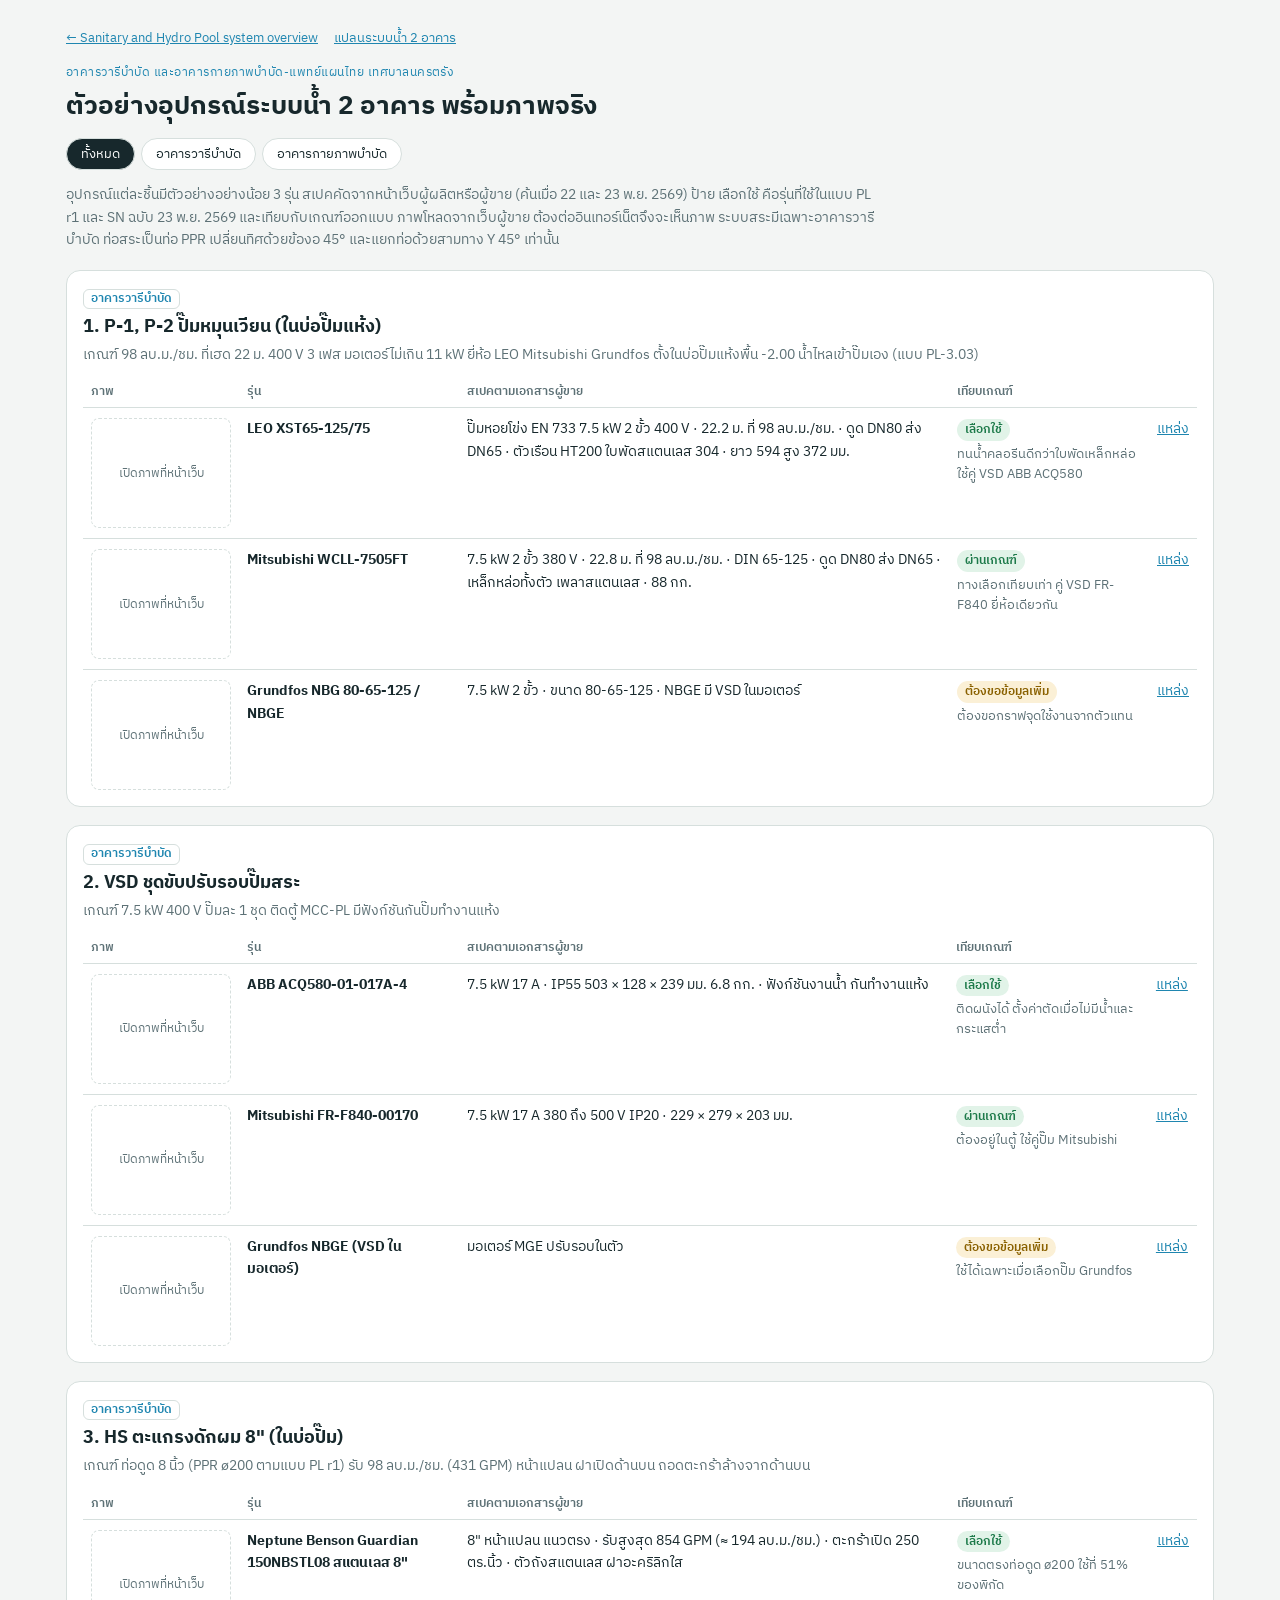
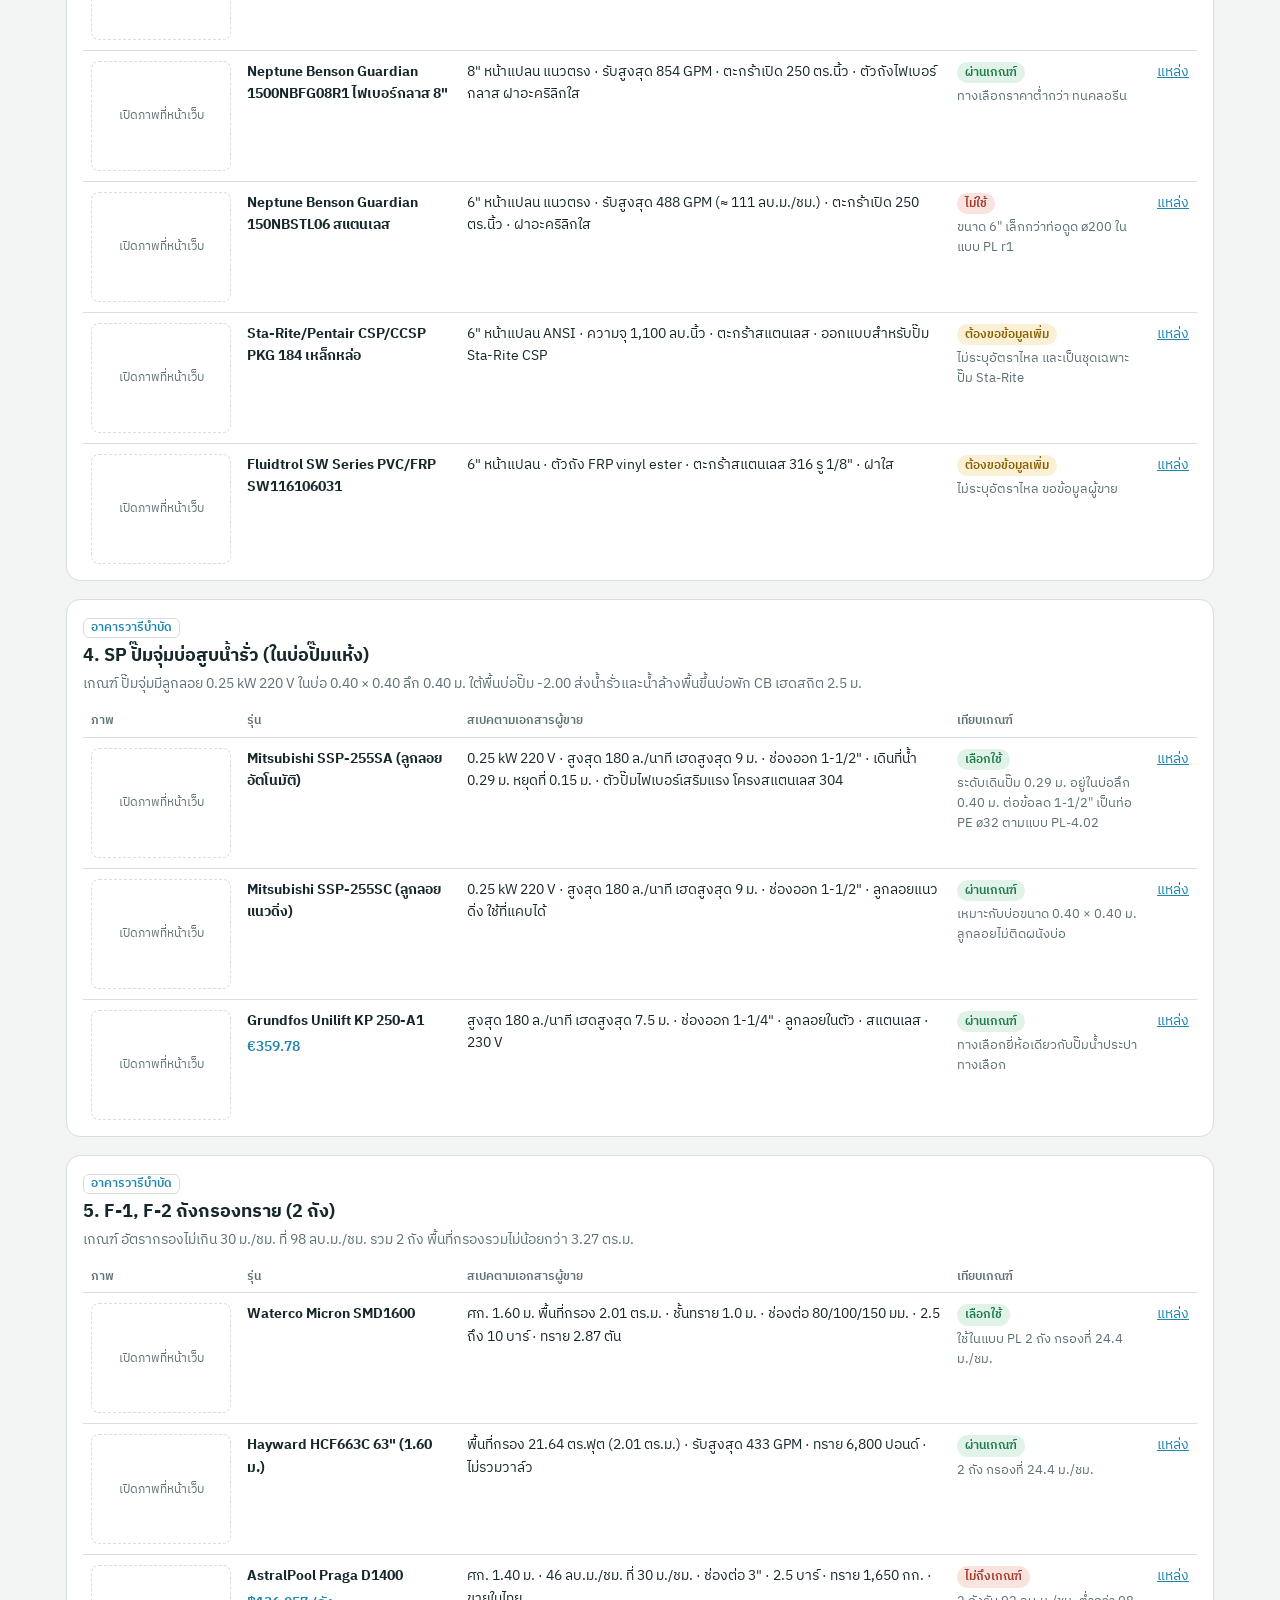
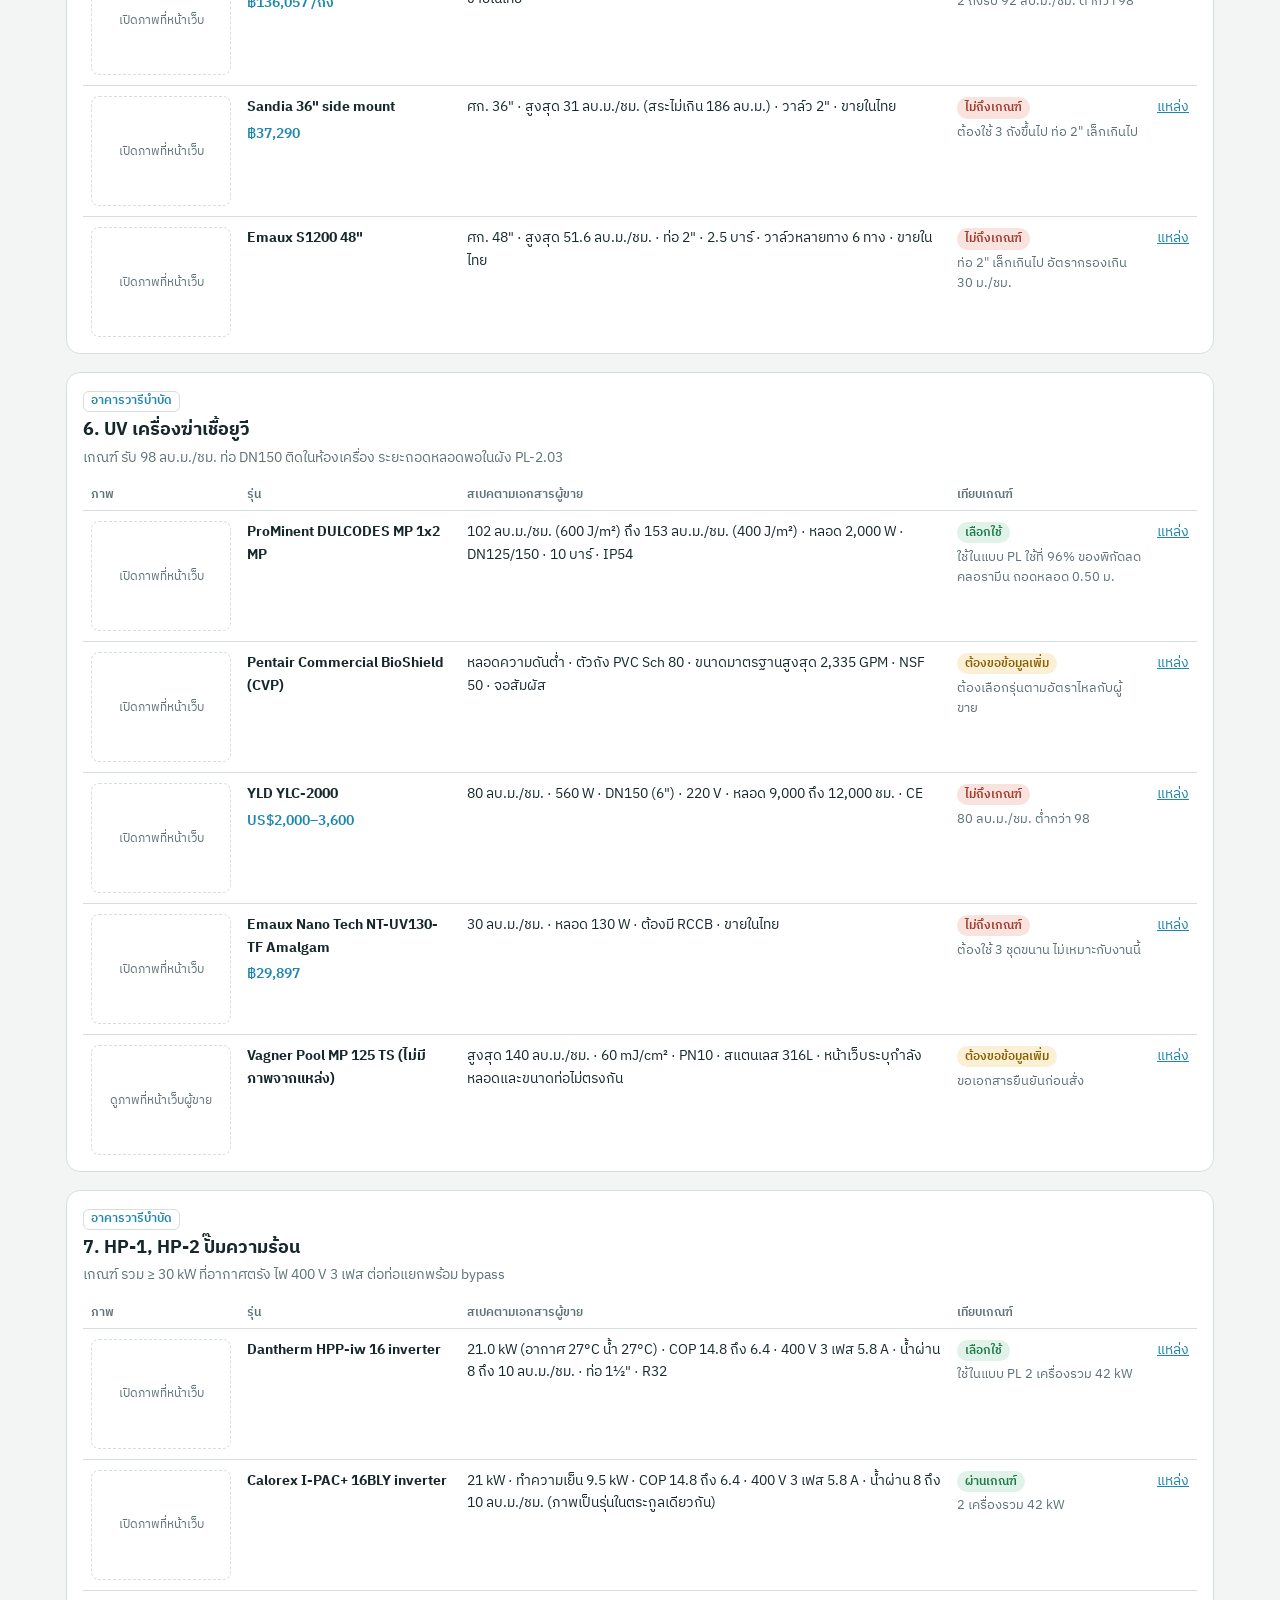
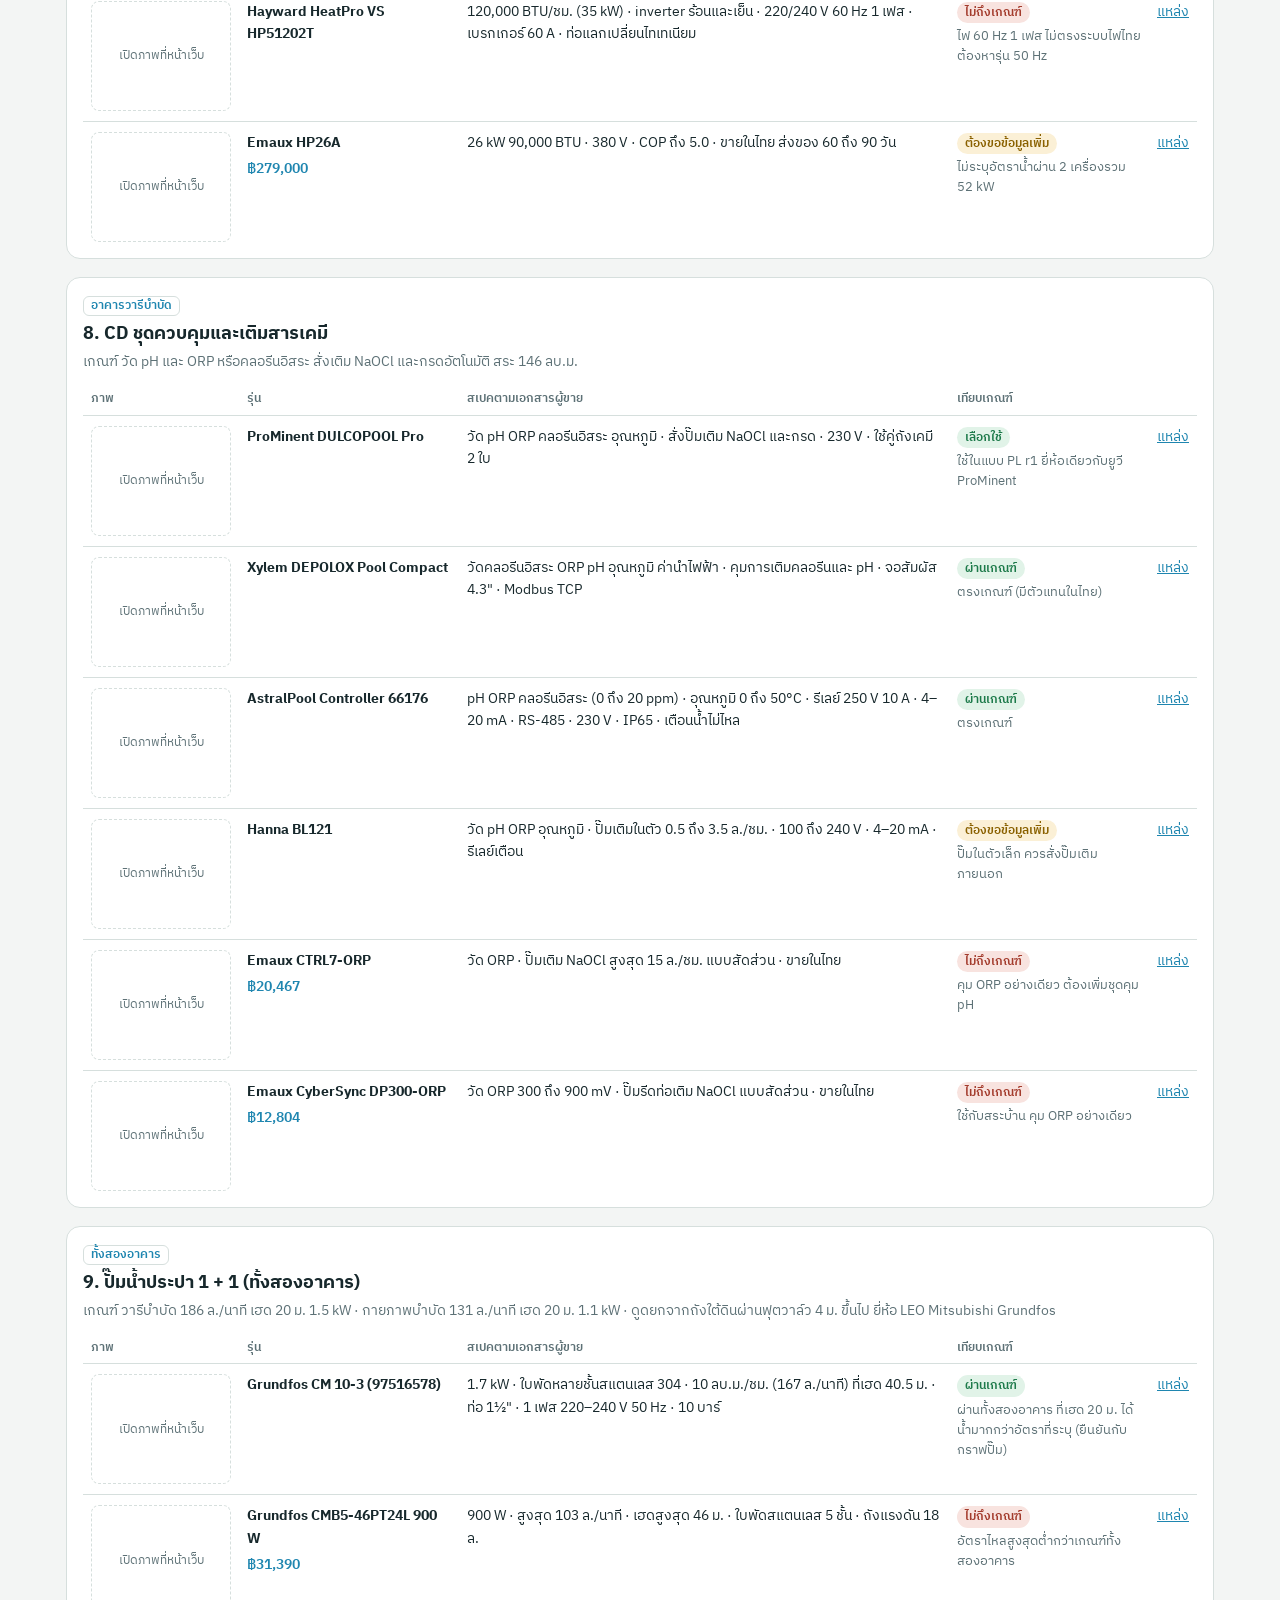
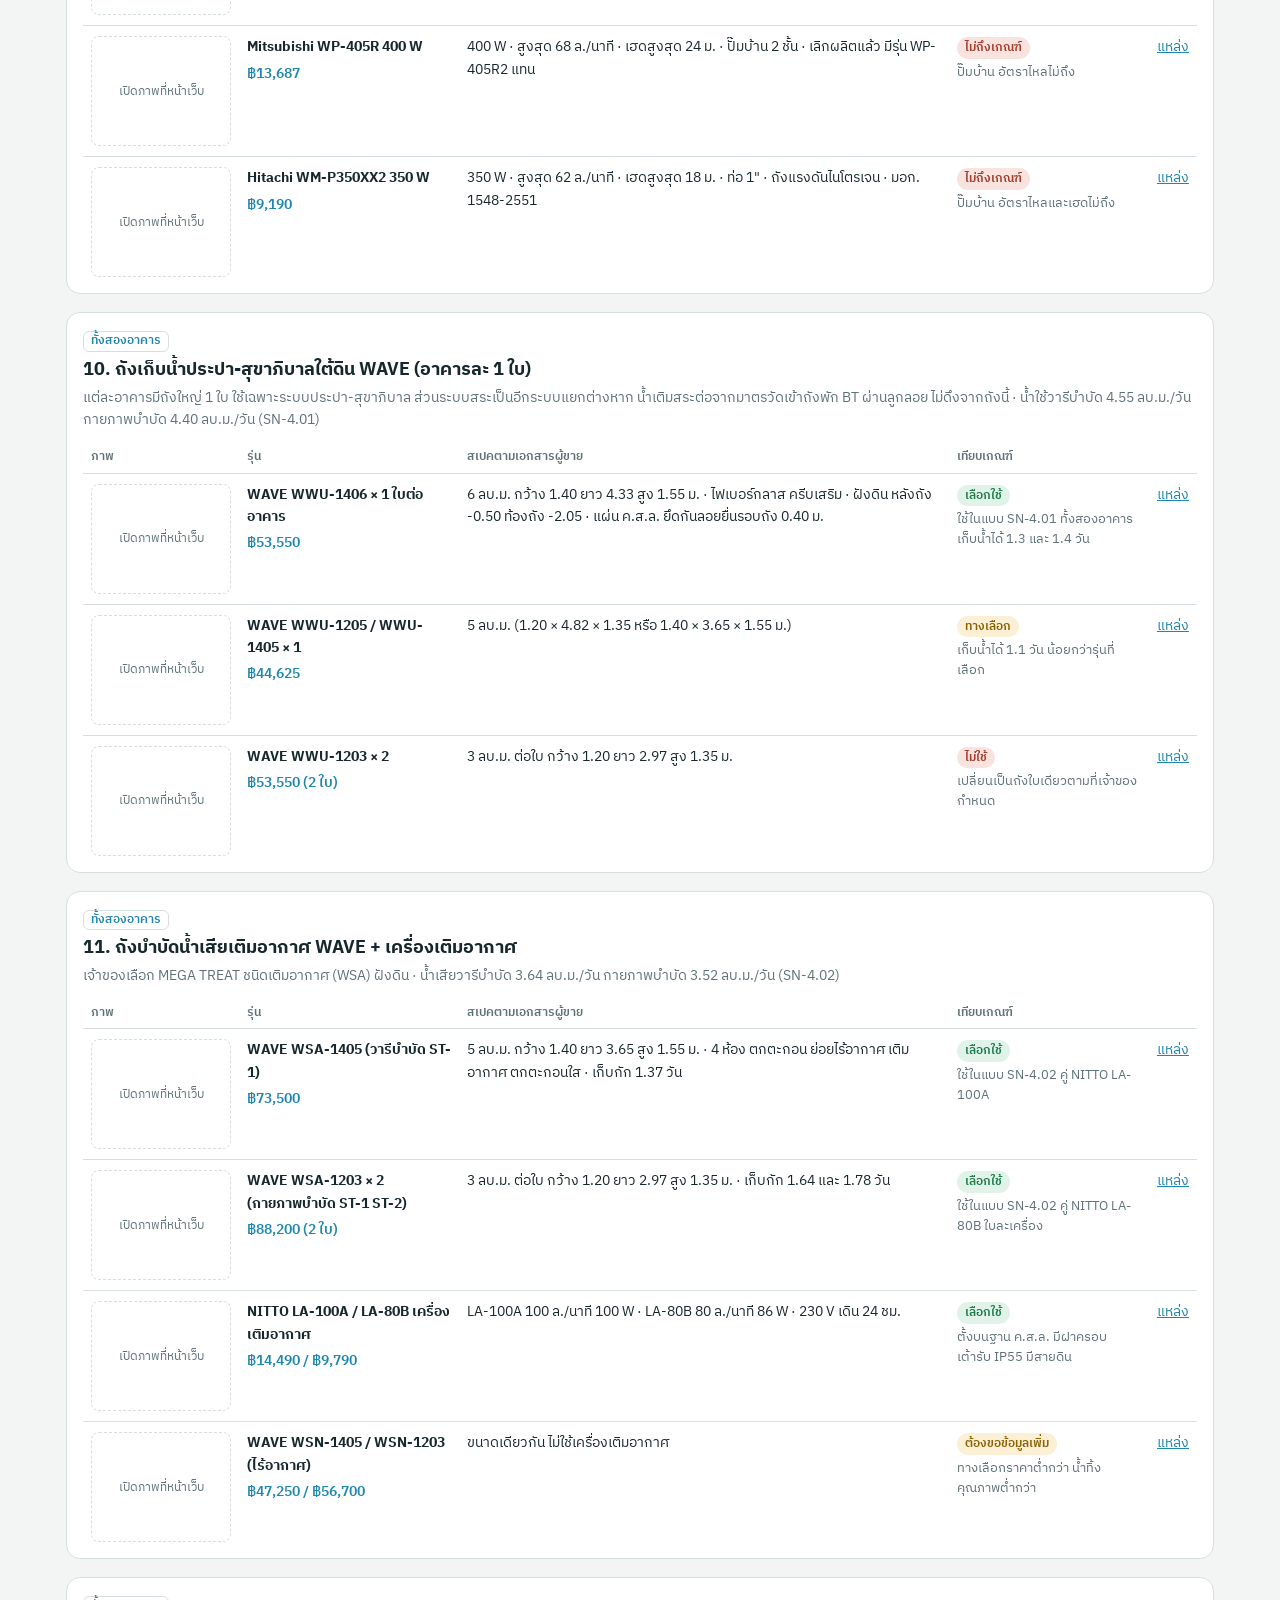
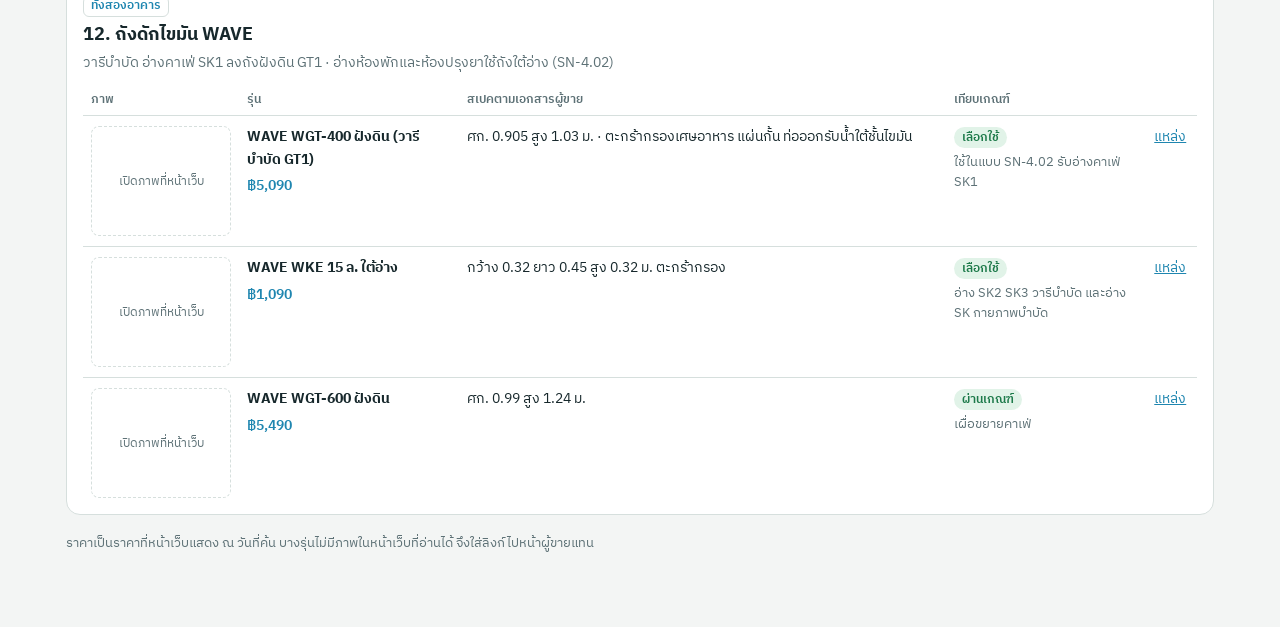
==== commit 3bc71f40: "หน้าอุปกรณ์: ตะแกรงดักผม 8 นิ้ว และปั๊มจุ่ม SP บ่อปั๊ม 23 พ.ย. 2569" ====
--- a/equipment.html
+++ b/equipment.html
@@ -21,6 +21,6 @@
 <h1>ตัวอย่างอุปกรณ์ระบบน้ำ 2 อาคาร พร้อมภาพจริง</h1>
 <div class="flt" role="group"><button data-f="all" aria-pressed="true">ทั้งหมด</button><button data-f="hydro" aria-pressed="false">อาคารวารีบำบัด</button><button data-f="health" aria-pressed="false">อาคารกายภาพบำบัด</button></div>
 <p class="lead">อุปกรณ์แต่ละชิ้นมีตัวอย่างอย่างน้อย 3 รุ่น สเปคคัดจากหน้าเว็บผู้ผลิตหรือผู้ขาย (ค้นเมื่อ 22 และ 23 พ.ย. 2569) ป้าย เลือกใช้ คือรุ่นที่ใช้ในแบบ PL r1 และ SN ฉบับ 23 พ.ย. 2569 และเทียบกับเกณฑ์ออกแบบ ภาพโหลดจากเว็บผู้ขาย ต้องต่ออินเทอร์เน็ตจึงจะเห็นภาพ ระบบสระมีเฉพาะอาคารวารีบำบัด ท่อสระเป็นท่อ PPR เปลี่ยนทิศด้วยข้องอ 45° และแยกท่อด้วยสามทาง Y 45° เท่านั้น</p>
-<section data-b="hydro"><div class="bt hydro">อาคารวารีบำบัด</div><h2>1. P-1, P-2 ปั๊มหมุนเวียน (ในบ่อปั๊มแห้ง)</h2><p class="crit">เกณฑ์ 98 ลบ.ม./ชม. ที่เฮด 22 ม. 400 V 3 เฟส มอเตอร์ไม่เกิน 11 kW ยี่ห้อ LEO Mitsubishi Grundfos ตั้งในบ่อปั๊มแห้งพื้น -2.00 น้ำไหลเข้าปั๊มเอง (แบบ PL-3.03)</p><div class="tw"><table><thead><tr><th>ภาพ</th><th>รุ่น</th><th>สเปคตามเอกสารผู้ขาย</th><th>เทียบเกณฑ์</th><th></th></tr></thead><tbody><tr><td class="pic"><img src="https://leopump.com/en/bocupload/2023/07/18/XST-standard-centrifugal-pump.png" alt="LEO XST65-125/75" loading="lazy" referrerpolicy="no-referrer" onerror="this.replaceWith(Object.assign(document.createElement('a'),{href:'https://www.engeldot.nl/_clientfiles/Docs/LEO%20XST%20datasheet.pdf',target:'_blank',textContent:'เปิดภาพที่หน้าเว็บ',className:'noimg'}))"></td><td><b>LEO XST65-125/75</b></td><td data-l="สเปคตามเอกสารผู้ขาย">ปั๊มหอยโข่ง EN 733 7.5 kW 2 ขั้ว 400 V · 22.2 ม. ที่ 98 ลบ.ม./ชม. · ดูด DN80 ส่ง DN65 · ตัวเรือน HT200 ใบพัดสแตนเลส 304 · ยาว 594 สูง 372 มม.</td><td data-l="เทียบเกณฑ์"><span class="tag ok">เลือกใช้</span><div class="nt">ทนน้ำคลอรีนดีกว่าใบพัดเหล็กหล่อ ใช้คู่ VSD ABB ACQ580</div></td><td><a href="https://www.engeldot.nl/_clientfiles/Docs/LEO%20XST%20datasheet.pdf" target="_blank">แหล่ง</a></td></tr><tr><td class="pic"><img src="https://store.toolsheep.com/wp-content/uploads/2023/07/Centrifugal-pump-MITSUBISHI-WCLL-Series.png" alt="Mitsubishi WCLL-7505FT" loading="lazy" referrerpolicy="no-referrer" onerror="this.replaceWith(Object.assign(document.createElement('a'),{href:'https://www.meath-co.com/web/es-mit/UploadFile/CatalogueLandpump.pdf',target:'_blank',textContent:'เปิดภาพที่หน้าเว็บ',className:'noimg'}))"></td><td><b>Mitsubishi WCLL-7505FT</b></td><td data-l="สเปคตามเอกสารผู้ขาย">7.5 kW 2 ขั้ว 380 V · 22.8 ม. ที่ 98 ลบ.ม./ชม. · DIN 65-125 · ดูด DN80 ส่ง DN65 · เหล็กหล่อทั้งตัว เพลาสแตนเลส · 88 กก.</td><td data-l="เทียบเกณฑ์"><span class="tag ok">ผ่านเกณฑ์</span><div class="nt">ทางเลือกเทียบเท่า คู่ VSD FR-F840 ยี่ห้อเดียวกัน</div></td><td><a href="https://www.meath-co.com/web/es-mit/UploadFile/CatalogueLandpump.pdf" target="_blank">แหล่ง</a></td></tr><tr><td class="pic"><img src="https://freshbydesign.com.au/wp-content/uploads/2026/10/Grundfos-NBG-End-Suction-Pumps.jpg" alt="Grundfos NBG 80-65-125 / NBGE" loading="lazy" referrerpolicy="no-referrer" onerror="this.replaceWith(Object.assign(document.createElement('a'),{href:'https://chainaris.co.th/themes/6297/files/Booklet_NBG-NBGE-NKG-NKGE.pdf',target:'_blank',textContent:'เปิดภาพที่หน้าเว็บ',className:'noimg'}))"></td><td><b>Grundfos NBG 80-65-125 / NBGE</b></td><td data-l="สเปคตามเอกสารผู้ขาย">7.5 kW 2 ขั้ว · ขนาด 80-65-125 · NBGE มี VSD ในมอเตอร์</td><td data-l="เทียบเกณฑ์"><span class="tag chk">ต้องขอข้อมูลเพิ่ม</span><div class="nt">ต้องขอกราฟจุดใช้งานจากตัวแทน</div></td><td><a href="https://chainaris.co.th/themes/6297/files/Booklet_NBG-NBGE-NKG-NKGE.pdf" target="_blank">แหล่ง</a></td></tr></tbody></table></div></section><section data-b="hydro"><div class="bt hydro">อาคารวารีบำบัด</div><h2>2. VSD ชุดขับปรับรอบปั๊มสระ</h2><p class="crit">เกณฑ์ 7.5 kW 400 V ปั๊มละ 1 ชุด ติดตู้ MCC-PL มีฟังก์ชันกันปั๊มทำงานแห้ง</p><div class="tw"><table><thead><tr><th>ภาพ</th><th>รุ่น</th><th>สเปคตามเอกสารผู้ขาย</th><th>เทียบเกณฑ์</th><th></th></tr></thead><tbody><tr><td class="pic"><img src="https://cdn.productimages.abb.com/9IBA236493_400x400.jpg" alt="ABB ACQ580-01-017A-4" loading="lazy" referrerpolicy="no-referrer" onerror="this.replaceWith(Object.assign(document.createElement('a'),{href:'https://library.e.abb.com/public/abef15557c114c54b974cc7b2991843f/EN_ACQ580-01_HW_A_A5_screen.pdf',target:'_blank',textContent:'เปิดภาพที่หน้าเว็บ',className:'noimg'}))"></td><td><b>ABB ACQ580-01-017A-4</b></td><td data-l="สเปคตามเอกสารผู้ขาย">7.5 kW 17 A · IP55 503 × 128 × 239 มม. 6.8 กก. · ฟังก์ชันงานน้ำ กันทำงานแห้ง</td><td data-l="เทียบเกณฑ์"><span class="tag ok">เลือกใช้</span><div class="nt">ติดผนังได้ ตั้งค่าตัดเมื่อไม่มีน้ำและกระแสต่ำ</div></td><td><a href="https://library.e.abb.com/public/abef15557c114c54b974cc7b2991843f/EN_ACQ580-01_HW_A_A5_screen.pdf" target="_blank">แหล่ง</a></td></tr><tr><td class="pic"><img src="https://i.ebayimg.com/images/g/F34AAOSweMxk~vYZ/s-l1200.jpg" alt="Mitsubishi FR-F840-00170" loading="lazy" referrerpolicy="no-referrer" onerror="this.replaceWith(Object.assign(document.createElement('a'),{href:'https://mitsubishi-electric-eshop.mee.com/mee/FA_IA/en/EUR/Catalogue/Inverter/Main-Unit/FR-F840-00170-E2-60/p/000000000000307216',target:'_blank',textContent:'เปิดภาพที่หน้าเว็บ',className:'noimg'}))"></td><td><b>Mitsubishi FR-F840-00170</b></td><td data-l="สเปคตามเอกสารผู้ขาย">7.5 kW 17 A 380 ถึง 500 V IP20 · 229 × 279 × 203 มม.</td><td data-l="เทียบเกณฑ์"><span class="tag ok">ผ่านเกณฑ์</span><div class="nt">ต้องอยู่ในตู้ ใช้คู่ปั๊ม Mitsubishi</div></td><td><a href="https://mitsubishi-electric-eshop.mee.com/mee/FA_IA/en/EUR/Catalogue/Inverter/Main-Unit/FR-F840-00170-E2-60/p/000000000000307216" target="_blank">แหล่ง</a></td></tr><tr><td class="pic"><img src="https://freshbydesign.com.au/wp-content/uploads/2026/10/Grundfos-NBG-End-Suction-Pumps.jpg" alt="Grundfos NBGE (VSD ในมอเตอร์)" loading="lazy" referrerpolicy="no-referrer" onerror="this.replaceWith(Object.assign(document.createElement('a'),{href:'https://chainaris.co.th/themes/6297/files/Booklet_NBG-NBGE-NKG-NKGE.pdf',target:'_blank',textContent:'เปิดภาพที่หน้าเว็บ',className:'noimg'}))"></td><td><b>Grundfos NBGE (VSD ในมอเตอร์)</b></td><td data-l="สเปคตามเอกสารผู้ขาย">มอเตอร์ MGE ปรับรอบในตัว</td><td data-l="เทียบเกณฑ์"><span class="tag chk">ต้องขอข้อมูลเพิ่ม</span><div class="nt">ใช้ได้เฉพาะเมื่อเลือกปั๊ม Grundfos</div></td><td><a href="https://chainaris.co.th/themes/6297/files/Booklet_NBG-NBGE-NKG-NKGE.pdf" target="_blank">แหล่ง</a></td></tr></tbody></table></div></section><section data-b="hydro"><div class="bt hydro">อาคารวารีบำบัด</div><h2>3. HS ตะแกรงดักผม (ในบ่อปั๊ม)</h2><p class="crit">เกณฑ์ ท่อ 6 ถึง 8 นิ้ว รับ 98 ลบ.ม./ชม. (431 GPM) ฝาเปิดด้านบน ถอดตะกร้าล้างจากด้านบน</p><div class="tw"><table><thead><tr><th>ภาพ</th><th>รุ่น</th><th>สเปคตามเอกสารผู้ขาย</th><th>เทียบเกณฑ์</th><th></th></tr></thead><tbody><tr><td class="pic"><img src="https://www.poolweb.com/cdn/shop/products/3127895_feb680af-9d52-46be-b22b-8036e13d0fc4_1200x1200.jpg?v=1666228072" alt="Neptune Benson Guardian 150NBSTL06 สแตนเลส" loading="lazy" referrerpolicy="no-referrer" onerror="this.replaceWith(Object.assign(document.createElement('a'),{href:'https://poolweb.com/products/guardian-stainless-steel-straight-hair-and-lint-strainer-6-inch-connections-flanged',target:'_blank',textContent:'เปิดภาพที่หน้าเว็บ',className:'noimg'}))"></td><td><b>Neptune Benson Guardian 150NBSTL06 สแตนเลส</b></td><td data-l="สเปคตามเอกสารผู้ขาย">6&quot; หน้าแปลน แนวตรง · รับสูงสุด 488 GPM (≈ 111 ลบ.ม./ชม.) · ตะกร้าเปิด 250 ตร.นิ้ว · ฝาอะคริลิกใส</td><td data-l="เทียบเกณฑ์"><span class="tag ok">ผ่านเกณฑ์</span><div class="nt">ตรงเกณฑ์ 488 GPM</div></td><td><a href="https://poolweb.com/products/guardian-stainless-steel-straight-hair-and-lint-strainer-6-inch-connections-flanged" target="_blank">แหล่ง</a></td></tr><tr><td class="pic"><img src="https://www.poolweb.com/cdn/shop/products/media_919d1624-8a9c-48c3-a3f6-3e9313cbc72d_1200x1200.jpg?v=1666295198" alt="Sta-Rite/Pentair CSP/CCSP PKG 184 เหล็กหล่อ" loading="lazy" referrerpolicy="no-referrer" onerror="this.replaceWith(Object.assign(document.createElement('a'),{href:'https://poolweb.com/products/csp-ccsp-hair-lint-strainer-package-6-inch-ansi-flange-cast-iron',target:'_blank',textContent:'เปิดภาพที่หน้าเว็บ',className:'noimg'}))"></td><td><b>Sta-Rite/Pentair CSP/CCSP PKG 184 เหล็กหล่อ</b></td><td data-l="สเปคตามเอกสารผู้ขาย">6&quot; หน้าแปลน ANSI · ความจุ 1,100 ลบ.นิ้ว · ตะกร้าสแตนเลส · ออกแบบสำหรับปั๊ม Sta-Rite CSP</td><td data-l="เทียบเกณฑ์"><span class="tag chk">ต้องขอข้อมูลเพิ่ม</span><div class="nt">ไม่ระบุอัตราไหล และเป็นชุดเฉพาะปั๊ม Sta-Rite</div></td><td><a href="https://poolweb.com/products/csp-ccsp-hair-lint-strainer-package-6-inch-ansi-flange-cast-iron" target="_blank">แหล่ง</a></td></tr><tr><td class="pic"><img src="https://www.poolweb.com/cdn/shop/products/1616142_61fca92c-e46e-44bd-93ef-a30127308980_1200x1200.jpg?v=1666188749" alt="Fluidtrol SW Series PVC/FRP SW116106031" loading="lazy" referrerpolicy="no-referrer" onerror="this.replaceWith(Object.assign(document.createElement('a'),{href:'https://poolweb.com/products/sw-series-pvc-frp-basket-strainer-with-stainless-steel-basket-6-inch-connections',target:'_blank',textContent:'เปิดภาพที่หน้าเว็บ',className:'noimg'}))"></td><td><b>Fluidtrol SW Series PVC/FRP SW116106031</b></td><td data-l="สเปคตามเอกสารผู้ขาย">6&quot; หน้าแปลน · ตัวถัง FRP vinyl ester · ตะกร้าสแตนเลส 316 รู 1/8&quot; · ฝาใส</td><td data-l="เทียบเกณฑ์"><span class="tag chk">ต้องขอข้อมูลเพิ่ม</span><div class="nt">ไม่ระบุอัตราไหล ขอข้อมูลผู้ขาย</div></td><td><a href="https://poolweb.com/products/sw-series-pvc-frp-basket-strainer-with-stainless-steel-basket-6-inch-connections" target="_blank">แหล่ง</a></td></tr></tbody></table></div></section><section data-b="hydro"><div class="bt hydro">อาคารวารีบำบัด</div><h2>4. F-1, F-2 ถังกรองทราย (2 ถัง)</h2><p class="crit">เกณฑ์ อัตรากรองไม่เกิน 30 ม./ชม. ที่ 98 ลบ.ม./ชม. รวม 2 ถัง พื้นที่กรองรวมไม่น้อยกว่า 3.27 ตร.ม.</p><div class="tw"><table><thead><tr><th>ภาพ</th><th>รุ่น</th><th>สเปคตามเอกสารผู้ขาย</th><th>เทียบเกณฑ์</th><th></th></tr></thead><tbody><tr><td class="pic"><img src="https://waterco.us/waterco/products-img/pool-and-spa/commercial-filters/micron-side-mount-deep-bed-filter/image-thumb__626__woAssetCarouselViewerFull/micron-side-mount-deep.png" alt="Waterco Micron SMD1600" loading="lazy" referrerpolicy="no-referrer" onerror="this.replaceWith(Object.assign(document.createElement('a'),{href:'https://cdn.shopify.com/s/files/1/0064/9232/3893/files/Waterco-commercial-water-treatment-SM.pdf',target:'_blank',textContent:'เปิดภาพที่หน้าเว็บ',className:'noimg'}))"></td><td><b>Waterco Micron SMD1600</b></td><td data-l="สเปคตามเอกสารผู้ขาย">ศก. 1.60 ม. พื้นที่กรอง 2.01 ตร.ม. · ชั้นทราย 1.0 ม. · ช่องต่อ 80/100/150 มม. · 2.5 ถึง 10 บาร์ · ทราย 2.87 ตัน</td><td data-l="เทียบเกณฑ์"><span class="tag ok">เลือกใช้</span><div class="nt">ใช้ในแบบ PL 2 ถัง กรองที่ 24.4 ม./ชม.</div></td><td><a href="https://cdn.shopify.com/s/files/1/0064/9232/3893/files/Waterco-commercial-water-treatment-SM.pdf" target="_blank">แหล่ง</a></td></tr><tr><td class="pic"><img src="https://commerce.hayward-pool-assets.com/magento/akeneo/HCF663C/sku_images/HCF663C_ad2e.jpg" alt="Hayward HCF663C 63&quot; (1.60 ม.)" loading="lazy" referrerpolicy="no-referrer" onerror="this.replaceWith(Object.assign(document.createElement('a'),{href:'https://ca.hayward.com/hcf-series-63-bobbin-wound-sand-filter-hcf663c.html',target:'_blank',textContent:'เปิดภาพที่หน้าเว็บ',className:'noimg'}))"></td><td><b>Hayward HCF663C 63&quot; (1.60 ม.)</b></td><td data-l="สเปคตามเอกสารผู้ขาย">พื้นที่กรอง 21.64 ตร.ฟุต (2.01 ตร.ม.) · รับสูงสุด 433 GPM · ทราย 6,800 ปอนด์ · ไม่รวมวาล์ว</td><td data-l="เทียบเกณฑ์"><span class="tag ok">ผ่านเกณฑ์</span><div class="nt">2 ถัง กรองที่ 24.4 ม./ชม.</div></td><td><a href="https://ca.hayward.com/hcf-series-63-bobbin-wound-sand-filter-hcf663c.html" target="_blank">แหล่ง</a></td></tr><tr><td class="pic"><img src="https://fluidra.bynder.com/m/bca7d2e1f6a4bed/original/pragafilter.jpg" alt="AstralPool Praga D1400" loading="lazy" referrerpolicy="no-referrer" onerror="this.replaceWith(Object.assign(document.createElement('a'),{href:'https://www.winwinpoolshop.com/en/product/57579-88250',target:'_blank',textContent:'เปิดภาพที่หน้าเว็บ',className:'noimg'}))"></td><td><b>AstralPool Praga D1400</b><div class=pr>฿136,057 /ถัง</div></td><td data-l="สเปคตามเอกสารผู้ขาย">ศก. 1.40 ม. · 46 ลบ.ม./ชม. ที่ 30 ม./ชม. · ช่องต่อ 3&quot; · 2.5 บาร์ · ทราย 1,650 กก. · ขายในไทย</td><td data-l="เทียบเกณฑ์"><span class="tag no">ไม่ถึงเกณฑ์</span><div class="nt">2 ถังรับ 92 ลบ.ม./ชม. ต่ำกว่า 98</div></td><td><a href="https://www.winwinpoolshop.com/en/product/57579-88250" target="_blank">แหล่ง</a></td></tr><tr><td class="pic"><img src="https://swimmingpoolsthailand.com/5852-large_default/sandia-36s.jpg" alt="Sandia 36&quot; side mount" loading="lazy" referrerpolicy="no-referrer" onerror="this.replaceWith(Object.assign(document.createElement('a'),{href:'https://swimmingpoolsthailand.com/en/sandia-sand-filters/1557-sandia-36s.html',target:'_blank',textContent:'เปิดภาพที่หน้าเว็บ',className:'noimg'}))"></td><td><b>Sandia 36&quot; side mount</b><div class=pr>฿37,290</div></td><td data-l="สเปคตามเอกสารผู้ขาย">ศก. 36&quot; · สูงสุด 31 ลบ.ม./ชม. (สระไม่เกิน 186 ลบ.ม.) · วาล์ว 2&quot; · ขายในไทย</td><td data-l="เทียบเกณฑ์"><span class="tag no">ไม่ถึงเกณฑ์</span><div class="nt">ต้องใช้ 3 ถังขึ้นไป ท่อ 2&quot; เล็กเกินไป</div></td><td><a href="https://swimmingpoolsthailand.com/en/sandia-sand-filters/1557-sandia-36s.html" target="_blank">แหล่ง</a></td></tr><tr><td class="pic"><img src="https://swimmingpoolsthailand.com/441-large_default/emaux-v-series-s1200.jpg" alt="Emaux S1200 48&quot;" loading="lazy" referrerpolicy="no-referrer" onerror="this.replaceWith(Object.assign(document.createElement('a'),{href:'https://swimmingpoolsthailand.com/en/filters/267-emaux-v-series-s1200.html',target:'_blank',textContent:'เปิดภาพที่หน้าเว็บ',className:'noimg'}))"></td><td><b>Emaux S1200 48&quot;</b></td><td data-l="สเปคตามเอกสารผู้ขาย">ศก. 48&quot; · สูงสุด 51.6 ลบ.ม./ชม. · ท่อ 2&quot; · 2.5 บาร์ · วาล์วหลายทาง 6 ทาง · ขายในไทย</td><td data-l="เทียบเกณฑ์"><span class="tag no">ไม่ถึงเกณฑ์</span><div class="nt">ท่อ 2&quot; เล็กเกินไป อัตรากรองเกิน 30 ม./ชม.</div></td><td><a href="https://swimmingpoolsthailand.com/en/filters/267-emaux-v-series-s1200.html" target="_blank">แหล่ง</a></td></tr></tbody></table></div></section><section data-b="hydro"><div class="bt hydro">อาคารวารีบำบัด</div><h2>5. UV เครื่องฆ่าเชื้อยูวี</h2><p class="crit">เกณฑ์ รับ 98 ลบ.ม./ชม. ท่อ DN150 ติดในห้องเครื่อง ระยะถอดหลอดพอในผัง PL-2.03</p><div class="tw"><table><thead><tr><th>ภาพ</th><th>รุ่น</th><th>สเปคตามเอกสารผู้ขาย</th><th>เทียบเกณฑ์</th><th></th></tr></thead><tbody><tr><td class="pic"><img src="https://www.prominent.com/media/Products/Disinfection-Systems-and-Oxidation-Systems/p-dulcodes-mp_TeaserImageBig.jpg" alt="ProMinent DULCODES MP 1x2 MP" loading="lazy" referrerpolicy="no-referrer" onerror="this.replaceWith(Object.assign(document.createElement('a'),{href:'https://prominent.com/en/Products/Products/Disinfection-Systems-and-Oxidation-Systems/UV-Systems/p-dulcodes-mp.html',target:'_blank',textContent:'เปิดภาพที่หน้าเว็บ',className:'noimg'}))"></td><td><b>ProMinent DULCODES MP 1x2 MP</b></td><td data-l="สเปคตามเอกสารผู้ขาย">102 ลบ.ม./ชม. (600 J/m²) ถึง 153 ลบ.ม./ชม. (400 J/m²) · หลอด 2,000 W · DN125/150 · 10 บาร์ · IP54</td><td data-l="เทียบเกณฑ์"><span class="tag ok">เลือกใช้</span><div class="nt">ใช้ในแบบ PL ใช้ที่ 96% ของพิกัดลดคลอรามีน ถอดหลอด 0.50 ม.</div></td><td><a href="https://prominent.com/en/Products/Products/Disinfection-Systems-and-Oxidation-Systems/UV-Systems/p-dulcodes-mp.html" target="_blank">แหล่ง</a></td></tr><tr><td class="pic"><img src="https://www.pentair.com/content/dam/extranet/nam/pentair-pool/commercial/water-treatment/bioshield/CVP.png.thumb.1280.1280.jpg" alt="Pentair Commercial BioShield (CVP)" loading="lazy" referrerpolicy="no-referrer" onerror="this.replaceWith(Object.assign(document.createElement('a'),{href:'https://www.pentair.com/en-us/products/business-industry/commercial-pool-products/commercial-pool-water-treatment/bioshield-commercial-uv-systems.html',target:'_blank',textContent:'เปิดภาพที่หน้าเว็บ',className:'noimg'}))"></td><td><b>Pentair Commercial BioShield (CVP)</b></td><td data-l="สเปคตามเอกสารผู้ขาย">หลอดความดันต่ำ · ตัวถัง PVC Sch 80 · ขนาดมาตรฐานสูงสุด 2,335 GPM · NSF 50 · จอสัมผัส</td><td data-l="เทียบเกณฑ์"><span class="tag chk">ต้องขอข้อมูลเพิ่ม</span><div class="nt">ต้องเลือกรุ่นตามอัตราไหลกับผู้ขาย</div></td><td><a href="https://www.pentair.com/en-us/products/business-industry/commercial-pool-products/commercial-pool-water-treatment/bioshield-commercial-uv-systems.html" target="_blank">แหล่ง</a></td></tr><tr><td class="pic"><img src="https://image.made-in-china.com/2f0j00dKrEweVsLuzk/80m3-Hour-UV-Sterilizer-for-Swimming-Pool-Water-Disinfection.jpg" alt="YLD YLC-2000" loading="lazy" referrerpolicy="no-referrer" onerror="this.replaceWith(Object.assign(document.createElement('a'),{href:'https://yldwater.en.made-in-china.com/product/nXKQqweonxRB/China-80m3-Hour-UV-Sterilizer-for-Swimming-Pool-Water-Disinfection.html',target:'_blank',textContent:'เปิดภาพที่หน้าเว็บ',className:'noimg'}))"></td><td><b>YLD YLC-2000</b><div class=pr>US$2,000–3,600</div></td><td data-l="สเปคตามเอกสารผู้ขาย">80 ลบ.ม./ชม. · 560 W · DN150 (6&quot;) · 220 V · หลอด 9,000 ถึง 12,000 ชม. · CE</td><td data-l="เทียบเกณฑ์"><span class="tag no">ไม่ถึงเกณฑ์</span><div class="nt">80 ลบ.ม./ชม. ต่ำกว่า 98</div></td><td><a href="https://yldwater.en.made-in-china.com/product/nXKQqweonxRB/China-80m3-Hour-UV-Sterilizer-for-Swimming-Pool-Water-Disinfection.html" target="_blank">แหล่ง</a></td></tr><tr><td class="pic"><img src="https://swimmingpoolsthailand.com/3089-large_default/nano-tech-amalgam.jpg" alt="Emaux Nano Tech NT-UV130-TF Amalgam" loading="lazy" referrerpolicy="no-referrer" onerror="this.replaceWith(Object.assign(document.createElement('a'),{href:'https://swimmingpoolsthailand.com/en/uv-sanitzers/1421-nano-tech-amalgam.html',target:'_blank',textContent:'เปิดภาพที่หน้าเว็บ',className:'noimg'}))"></td><td><b>Emaux Nano Tech NT-UV130-TF Amalgam</b><div class=pr>฿29,897</div></td><td data-l="สเปคตามเอกสารผู้ขาย">30 ลบ.ม./ชม. · หลอด 130 W · ต้องมี RCCB · ขายในไทย</td><td data-l="เทียบเกณฑ์"><span class="tag no">ไม่ถึงเกณฑ์</span><div class="nt">ต้องใช้ 3 ชุดขนาน ไม่เหมาะกับงานนี้</div></td><td><a href="https://swimmingpoolsthailand.com/en/uv-sanitzers/1421-nano-tech-amalgam.html" target="_blank">แหล่ง</a></td></tr><tr><td class="pic"><a class="noimg" href="https://www.vagnerpool.com/en/mp-125-ts-medium-pressure-uv-sterilizer-3-kw-dn150/" target="_blank">ดูภาพที่หน้าเว็บผู้ขาย</a></td><td><b>Vagner Pool MP 125 TS (ไม่มีภาพจากแหล่ง)</b></td><td data-l="สเปคตามเอกสารผู้ขาย">สูงสุด 140 ลบ.ม./ชม. · 60 mJ/cm² · PN10 · สแตนเลส 316L · หน้าเว็บระบุกำลังหลอดและขนาดท่อไม่ตรงกัน</td><td data-l="เทียบเกณฑ์"><span class="tag chk">ต้องขอข้อมูลเพิ่ม</span><div class="nt">ขอเอกสารยืนยันก่อนสั่ง</div></td><td><a href="https://www.vagnerpool.com/en/mp-125-ts-medium-pressure-uv-sterilizer-3-kw-dn150/" target="_blank">แหล่ง</a></td></tr></tbody></table></div></section><section data-b="hydro"><div class="bt hydro">อาคารวารีบำบัด</div><h2>6. HP-1, HP-2 ปั๊มความร้อน</h2><p class="crit">เกณฑ์ รวม ≥ 30 kW ที่อากาศตรัง ไฟ 400 V 3 เฟส ต่อท่อแยกพร้อม bypass</p><div class="tw"><table><thead><tr><th>ภาพ</th><th>รุ่น</th><th>สเปคตามเอกสารผู้ขาย</th><th>เทียบเกณฑ์</th><th></th></tr></thead><tbody><tr><td class="pic"><img src="https://danthermgroup-website.s3.eu-central-1.amazonaws.com/media/products/Dantherm-HPP-i_Side-2.jpg" alt="Dantherm HPP-iw 16 inverter" loading="lazy" referrerpolicy="no-referrer" onerror="this.replaceWith(Object.assign(document.createElement('a'),{href:'https://danthermgroup.com/products/dantherm-hpp-iw-12-16-22-28',target:'_blank',textContent:'เปิดภาพที่หน้าเว็บ',className:'noimg'}))"></td><td><b>Dantherm HPP-iw 16 inverter</b></td><td data-l="สเปคตามเอกสารผู้ขาย">21.0 kW (อากาศ 27°C น้ำ 27°C) · COP 14.8 ถึง 6.4 · 400 V 3 เฟส 5.8 A · น้ำผ่าน 8 ถึง 10 ลบ.ม./ชม. · ท่อ 1½&quot; · R32</td><td data-l="เทียบเกณฑ์"><span class="tag ok">เลือกใช้</span><div class="nt">ใช้ในแบบ PL 2 เครื่องรวม 42 kW</div></td><td><a href="https://danthermgroup.com/products/dantherm-hpp-iw-12-16-22-28" target="_blank">แหล่ง</a></td></tr><tr><td class="pic"><img src="https://danthermgroup-website.s3.eu-central-1.amazonaws.com/media/products/Calorex-I-PAC-22ALX-side-right.jpg" alt="Calorex I-PAC+ 16BLY inverter" loading="lazy" referrerpolicy="no-referrer" onerror="this.replaceWith(Object.assign(document.createElement('a'),{href:'https://danthermgroup.com/products/calorex-i-pac-12-16-22-28',target:'_blank',textContent:'เปิดภาพที่หน้าเว็บ',className:'noimg'}))"></td><td><b>Calorex I-PAC+ 16BLY inverter</b></td><td data-l="สเปคตามเอกสารผู้ขาย">21 kW · ทำความเย็น 9.5 kW · COP 14.8 ถึง 6.4 · 400 V 3 เฟส 5.8 A · น้ำผ่าน 8 ถึง 10 ลบ.ม./ชม. (ภาพเป็นรุ่นในตระกูลเดียวกัน)</td><td data-l="เทียบเกณฑ์"><span class="tag ok">ผ่านเกณฑ์</span><div class="nt">2 เครื่องรวม 42 kW</div></td><td><a href="https://danthermgroup.com/products/calorex-i-pac-12-16-22-28" target="_blank">แหล่ง</a></td></tr><tr><td class="pic"><img src="https://commerce.hayward-pool-assets.com/magento/akeneo/HP51202T/sku_images/HP50951T_1_092d.png" alt="Hayward HeatPro VS HP51202T" loading="lazy" referrerpolicy="no-referrer" onerror="this.replaceWith(Object.assign(document.createElement('a'),{href:'https://www.hayward.com/heatpro-vs-series-heat-pump-120-000-btu-heat-cool-hp51202t.html',target:'_blank',textContent:'เปิดภาพที่หน้าเว็บ',className:'noimg'}))"></td><td><b>Hayward HeatPro VS HP51202T</b></td><td data-l="สเปคตามเอกสารผู้ขาย">120,000 BTU/ชม. (35 kW) · inverter ร้อนและเย็น · 220/240 V 60 Hz 1 เฟส · เบรกเกอร์ 60 A · ท่อแลกเปลี่ยนไทเทเนียม</td><td data-l="เทียบเกณฑ์"><span class="tag no">ไม่ถึงเกณฑ์</span><div class="nt">ไฟ 60 Hz 1 เฟส ไม่ตรงระบบไฟไทย ต้องหารุ่น 50 Hz</div></td><td><a href="https://www.hayward.com/heatpro-vs-series-heat-pump-120-000-btu-heat-cool-hp51202t.html" target="_blank">แหล่ง</a></td></tr><tr><td class="pic"><img src="https://emauxgroup.com/wp-content/uploads/2022/03/HP14A-LR.jpg" alt="Emaux HP26A" loading="lazy" referrerpolicy="no-referrer" onerror="this.replaceWith(Object.assign(document.createElement('a'),{href:'https://swimmingpoolsthailand.com/en/heaters/1616-emaux-hp26a-heat-pump.html',target:'_blank',textContent:'เปิดภาพที่หน้าเว็บ',className:'noimg'}))"></td><td><b>Emaux HP26A</b><div class=pr>฿279,000</div></td><td data-l="สเปคตามเอกสารผู้ขาย">26 kW 90,000 BTU · 380 V · COP ถึง 5.0 · ขายในไทย ส่งของ 60 ถึง 90 วัน</td><td data-l="เทียบเกณฑ์"><span class="tag chk">ต้องขอข้อมูลเพิ่ม</span><div class="nt">ไม่ระบุอัตราน้ำผ่าน 2 เครื่องรวม 52 kW</div></td><td><a href="https://swimmingpoolsthailand.com/en/heaters/1616-emaux-hp26a-heat-pump.html" target="_blank">แหล่ง</a></td></tr></tbody></table></div></section><section data-b="hydro"><div class="bt hydro">อาคารวารีบำบัด</div><h2>7. CD ชุดควบคุมและเติมสารเคมี</h2><p class="crit">เกณฑ์ วัด pH และ ORP หรือคลอรีนอิสระ สั่งเติม NaOCl และกรดอัตโนมัติ สระ 146 ลบ.ม.</p><div class="tw"><table><thead><tr><th>ภาพ</th><th>รุ่น</th><th>สเปคตามเอกสารผู้ขาย</th><th>เทียบเกณฑ์</th><th></th></tr></thead><tbody><tr><td class="pic"><img src="https://www.prominent.com/media/Products/Metering-Systems/p-dulcopool-pro_TeaserImageBig.jpg" alt="ProMinent DULCOPOOL Pro" loading="lazy" referrerpolicy="no-referrer" onerror="this.replaceWith(Object.assign(document.createElement('a'),{href:'https://www.prominent.com/en/Products/Products/Measuring-Control-and-Sensor-Technology/Controllers/p-dulcopool-pro.html',target:'_blank',textContent:'เปิดภาพที่หน้าเว็บ',className:'noimg'}))"></td><td><b>ProMinent DULCOPOOL Pro</b></td><td data-l="สเปคตามเอกสารผู้ขาย">วัด pH ORP คลอรีนอิสระ อุณหภูมิ · สั่งปั๊มเติม NaOCl และกรด · 230 V · ใช้คู่ถังเคมี 2 ใบ</td><td data-l="เทียบเกณฑ์"><span class="tag ok">เลือกใช้</span><div class="nt">ใช้ในแบบ PL r1 ยี่ห้อเดียวกับยูวี ProMinent</div></td><td><a href="https://www.prominent.com/en/Products/Products/Measuring-Control-and-Sensor-Technology/Controllers/p-dulcopool-pro.html" target="_blank">แหล่ง</a></td></tr><tr><td class="pic"><img src="https://amp.xylem.com/asset/3cd99dc9-a745-47b3-a39a-8b97835ea4eb/DEPOLOX-POOL-COMPACT.jpg" alt="Xylem DEPOLOX Pool Compact" loading="lazy" referrerpolicy="no-referrer" onerror="this.replaceWith(Object.assign(document.createElement('a'),{href:'https://www.xylem.com/en-uk/Catalog/products--services/disinfection-systems/disinfection-process-analyzers--controllers/depolox-pool-compact-analyzer/',target:'_blank',textContent:'เปิดภาพที่หน้าเว็บ',className:'noimg'}))"></td><td><b>Xylem DEPOLOX Pool Compact</b></td><td data-l="สเปคตามเอกสารผู้ขาย">วัดคลอรีนอิสระ ORP pH อุณหภูมิ ค่านำไฟฟ้า · คุมการเติมคลอรีนและ pH · จอสัมผัส 4.3&quot; · Modbus TCP</td><td data-l="เทียบเกณฑ์"><span class="tag ok">ผ่านเกณฑ์</span><div class="nt">ตรงเกณฑ์ (มีตัวแทนในไทย)</div></td><td><a href="https://www.xylem.com/en-uk/Catalog/products--services/disinfection-systems/disinfection-process-analyzers--controllers/depolox-pool-compact-analyzer/" target="_blank">แหล่ง</a></td></tr><tr><td class="pic"><img src="https://fluidra.bynder.com/m/504b2498411aec40/original/controller.jpg" alt="AstralPool Controller 66176" loading="lazy" referrerpolicy="no-referrer" onerror="this.replaceWith(Object.assign(document.createElement('a'),{href:'https://www.astralpool.com/en/en/water-treatment-equipment/dosing-systems/automatic-regulation/controller.html',target:'_blank',textContent:'เปิดภาพที่หน้าเว็บ',className:'noimg'}))"></td><td><b>AstralPool Controller 66176</b></td><td data-l="สเปคตามเอกสารผู้ขาย">pH ORP คลอรีนอิสระ (0 ถึง 20 ppm) · อุณหภูมิ 0 ถึง 50°C · รีเลย์ 250 V 10 A · 4–20 mA · RS-485 · 230 V · IP65 · เตือนน้ำไม่ไหล</td><td data-l="เทียบเกณฑ์"><span class="tag ok">ผ่านเกณฑ์</span><div class="nt">ตรงเกณฑ์</div></td><td><a href="https://www.astralpool.com/en/en/water-treatment-equipment/dosing-systems/automatic-regulation/controller.html" target="_blank">แหล่ง</a></td></tr><tr><td class="pic"><img src="https://cdn11.bigcommerce.com/s-l8qlnhq2eh/products/6022/images/11473/BL121-Front__26844.1716493767.386.513.jpg?c=2" alt="Hanna BL121" loading="lazy" referrerpolicy="no-referrer" onerror="this.replaceWith(Object.assign(document.createElement('a'),{href:'https://www.hannainst.com/swimming-pool-and-spa-controller-bl121.html',target:'_blank',textContent:'เปิดภาพที่หน้าเว็บ',className:'noimg'}))"></td><td><b>Hanna BL121</b></td><td data-l="สเปคตามเอกสารผู้ขาย">วัด pH ORP อุณหภูมิ · ปั๊มเติมในตัว 0.5 ถึง 3.5 ล./ชม. · 100 ถึง 240 V · 4–20 mA · รีเลย์เตือน</td><td data-l="เทียบเกณฑ์"><span class="tag chk">ต้องขอข้อมูลเพิ่ม</span><div class="nt">ปั๊มในตัวเล็ก ควรสั่งปั๊มเติมภายนอก</div></td><td><a href="https://www.hannainst.com/swimming-pool-and-spa-controller-bl121.html" target="_blank">แหล่ง</a></td></tr><tr><td class="pic"><img src="https://swimmingpoolsthailand.com/6339-large_default/ctrl7orp.jpg" alt="Emaux CTRL7-ORP" loading="lazy" referrerpolicy="no-referrer" onerror="this.replaceWith(Object.assign(document.createElement('a'),{href:'https://swimmingpoolsthailand.com/en/chemical-dosing-systems/2329-ctrl7orp.html',target:'_blank',textContent:'เปิดภาพที่หน้าเว็บ',className:'noimg'}))"></td><td><b>Emaux CTRL7-ORP</b><div class=pr>฿20,467</div></td><td data-l="สเปคตามเอกสารผู้ขาย">วัด ORP · ปั๊มเติม NaOCl สูงสุด 15 ล./ชม. แบบสัดส่วน · ขายในไทย</td><td data-l="เทียบเกณฑ์"><span class="tag no">ไม่ถึงเกณฑ์</span><div class="nt">คุม ORP อย่างเดียว ต้องเพิ่มชุดคุม pH</div></td><td><a href="https://swimmingpoolsthailand.com/en/chemical-dosing-systems/2329-ctrl7orp.html" target="_blank">แหล่ง</a></td></tr><tr><td class="pic"><img src="https://swimmingpoolsthailand.com/7721-large_default/cybersync-orp.jpg" alt="Emaux CyberSync DP300-ORP" loading="lazy" referrerpolicy="no-referrer" onerror="this.replaceWith(Object.assign(document.createElement('a'),{href:'https://swimmingpoolsthailand.com/en/chemical-dosing-systems/2777-cybersync-orp.html',target:'_blank',textContent:'เปิดภาพที่หน้าเว็บ',className:'noimg'}))"></td><td><b>Emaux CyberSync DP300-ORP</b><div class=pr>฿12,804</div></td><td data-l="สเปคตามเอกสารผู้ขาย">วัด ORP 300 ถึง 900 mV · ปั๊มรีดท่อเติม NaOCl แบบสัดส่วน · ขายในไทย</td><td data-l="เทียบเกณฑ์"><span class="tag no">ไม่ถึงเกณฑ์</span><div class="nt">ใช้กับสระบ้าน คุม ORP อย่างเดียว</div></td><td><a href="https://swimmingpoolsthailand.com/en/chemical-dosing-systems/2777-cybersync-orp.html" target="_blank">แหล่ง</a></td></tr></tbody></table></div></section><section data-b="both"><div class="bt both">ทั้งสองอาคาร</div><h2>8. ปั๊มน้ำประปา 1 + 1 (ทั้งสองอาคาร)</h2><p class="crit">เกณฑ์ วารีบำบัด 186 ล./นาที เฮด 20 ม. 1.5 kW · กายภาพบำบัด 131 ล./นาที เฮด 20 ม. 1.1 kW · ดูดยกจากถังใต้ดินผ่านฟุตวาล์ว 4 ม. ขึ้นไป ยี่ห้อ LEO Mitsubishi Grundfos</p><div class="tw"><table><thead><tr><th>ภาพ</th><th>รุ่น</th><th>สเปคตามเอกสารผู้ขาย</th><th>เทียบเกณฑ์</th><th></th></tr></thead><tbody><tr><td class="pic"><img src="https://static.lenntech.com/uploads/grundfos/IMG/72/db/3fda/351091/PRODUCTIMAGE.png" alt="Grundfos CM 10-3 (97516578)" loading="lazy" referrerpolicy="no-referrer" onerror="this.replaceWith(Object.assign(document.createElement('a'),{href:'https://www.lenntech.com/grundfos/CMBASIS/97516578/CM10-3-A-R-A-E-AQQE.html',target:'_blank',textContent:'เปิดภาพที่หน้าเว็บ',className:'noimg'}))"></td><td><b>Grundfos CM 10-3 (97516578)</b></td><td data-l="สเปคตามเอกสารผู้ขาย">1.7 kW · ใบพัดหลายชั้นสแตนเลส 304 · 10 ลบ.ม./ชม. (167 ล./นาที) ที่เฮด 40.5 ม. · ท่อ 1½&quot; · 1 เฟส 220–240 V 50 Hz · 10 บาร์</td><td data-l="เทียบเกณฑ์"><span class="tag ok">ผ่านเกณฑ์</span><div class="nt">ผ่านทั้งสองอาคาร ที่เฮด 20 ม. ได้น้ำมากกว่าอัตราที่ระบุ (ยืนยันกับกราฟปั๊ม)</div></td><td><a href="https://www.lenntech.com/grundfos/CMBASIS/97516578/CM10-3-A-R-A-E-AQQE.html" target="_blank">แหล่ง</a></td></tr><tr><td class="pic"><img src="https://statice.homepro.co.th/homepro/ARTICLE_IMAGE/10/068/1006846/1000x1000/10072021_1006846$Imagec1.jpg" alt="Grundfos CMB5-46PT24L 900 W" loading="lazy" referrerpolicy="no-referrer" onerror="this.replaceWith(Object.assign(document.createElement('a'),{href:'https://www.homepro.co.th/p/1006846',target:'_blank',textContent:'เปิดภาพที่หน้าเว็บ',className:'noimg'}))"></td><td><b>Grundfos CMB5-46PT24L 900 W</b><div class=pr>฿31,390</div></td><td data-l="สเปคตามเอกสารผู้ขาย">900 W · สูงสุด 103 ล./นาที · เฮดสูงสุด 46 ม. · ใบพัดสแตนเลส 5 ชั้น · ถังแรงดัน 18 ล.</td><td data-l="เทียบเกณฑ์"><span class="tag no">ไม่ถึงเกณฑ์</span><div class="nt">อัตราไหลสูงสุดต่ำกว่าเกณฑ์ทั้งสองอาคาร</div></td><td><a href="https://www.homepro.co.th/p/1006846" target="_blank">แหล่ง</a></td></tr><tr><td class="pic"><img src="https://statice.homepro.co.th/homepro/ARTICLE_IMAGE/11/088/1108810/1000x1000/03042024_1108810$Imagec1.jpg" alt="Mitsubishi WP-405R 400 W" loading="lazy" referrerpolicy="no-referrer" onerror="this.replaceWith(Object.assign(document.createElement('a'),{href:'https://www.homepro.co.th/p/1108810',target:'_blank',textContent:'เปิดภาพที่หน้าเว็บ',className:'noimg'}))"></td><td><b>Mitsubishi WP-405R 400 W</b><div class=pr>฿13,687</div></td><td data-l="สเปคตามเอกสารผู้ขาย">400 W · สูงสุด 68 ล./นาที · เฮดสูงสุด 24 ม. · ปั๊มบ้าน 2 ชั้น · เลิกผลิตแล้ว มีรุ่น WP-405R2 แทน</td><td data-l="เทียบเกณฑ์"><span class="tag no">ไม่ถึงเกณฑ์</span><div class="nt">ปั๊มบ้าน อัตราไหลไม่ถึง</div></td><td><a href="https://www.homepro.co.th/p/1108810" target="_blank">แหล่ง</a></td></tr><tr><td class="pic"><img src="https://statice.homepro.co.th/homepro/ARTICLE_IMAGE/12/891/1289132/1000x1000/06032026_1289132$Imagec1.jpg" alt="Hitachi WM-P350XX2 350 W" loading="lazy" referrerpolicy="no-referrer" onerror="this.replaceWith(Object.assign(document.createElement('a'),{href:'https://www.homepro.co.th/p/1289132',target:'_blank',textContent:'เปิดภาพที่หน้าเว็บ',className:'noimg'}))"></td><td><b>Hitachi WM-P350XX2 350 W</b><div class=pr>฿9,190</div></td><td data-l="สเปคตามเอกสารผู้ขาย">350 W · สูงสุด 62 ล./นาที · เฮดสูงสุด 18 ม. · ท่อ 1&quot; · ถังแรงดันไนโตรเจน · มอก. 1548-2551</td><td data-l="เทียบเกณฑ์"><span class="tag no">ไม่ถึงเกณฑ์</span><div class="nt">ปั๊มบ้าน อัตราไหลและเฮดไม่ถึง</div></td><td><a href="https://www.homepro.co.th/p/1289132" target="_blank">แหล่ง</a></td></tr></tbody></table></div></section><section data-b="both"><div class="bt both">ทั้งสองอาคาร</div><h2>9. ถังเก็บน้ำประปา-สุขาภิบาลใต้ดิน WAVE (อาคารละ 1 ใบ)</h2><p class="crit">แต่ละอาคารมีถังใหญ่ 1 ใบ ใช้เฉพาะระบบประปา-สุขาภิบาล ส่วนระบบสระเป็นอีกระบบแยกต่างหาก น้ำเติมสระต่อจากมาตรวัดเข้าถังพัก BT ผ่านลูกลอย ไม่ดึงจากถังนี้ · น้ำใช้วารีบำบัด 4.55 ลบ.ม./วัน กายภาพบำบัด 4.40 ลบ.ม./วัน (SN-4.01)</p><div class="tw"><table><thead><tr><th>ภาพ</th><th>รุ่น</th><th>สเปคตามเอกสารผู้ขาย</th><th>เทียบเกณฑ์</th><th></th></tr></thead><tbody><tr><td class="pic"><img src="https://wave.co.th/wp-content/uploads/2021/06/-Capsule-Shape-%E0%B8%A3%E0%B8%B8%E0%B9%88%E0%B8%99-WWU-e1712374705696.jpg" alt="WAVE WWU-1406 × 1 ใบต่ออาคาร" loading="lazy" referrerpolicy="no-referrer" onerror="this.replaceWith(Object.assign(document.createElement('a'),{href:'https://wave.co.th/wp-content/uploads/2025/09/WAVEPRODUCT-CATALOG-110968.pdf',target:'_blank',textContent:'เปิดภาพที่หน้าเว็บ',className:'noimg'}))"></td><td><b>WAVE WWU-1406 × 1 ใบต่ออาคาร</b><div class=pr>฿53,550</div></td><td data-l="สเปคตามเอกสารผู้ขาย">6 ลบ.ม. กว้าง 1.40 ยาว 4.33 สูง 1.55 ม. · ไฟเบอร์กลาส ครีบเสริม · ฝังดิน หลังถัง -0.50 ท้องถัง -2.05 · แผ่น ค.ส.ล. ยึดกันลอยยื่นรอบถัง 0.40 ม.</td><td data-l="เทียบเกณฑ์"><span class="tag ok">เลือกใช้</span><div class="nt">ใช้ในแบบ SN-4.01 ทั้งสองอาคาร เก็บน้ำได้ 1.3 และ 1.4 วัน</div></td><td><a href="https://wave.co.th/wp-content/uploads/2025/09/WAVEPRODUCT-CATALOG-110968.pdf" target="_blank">แหล่ง</a></td></tr><tr><td class="pic"><img src="https://wave.co.th/wp-content/uploads/2021/06/-Capsule-Shape-%E0%B8%A3%E0%B8%B8%E0%B9%88%E0%B8%99-WWU-e1712374705696.jpg" alt="WAVE WWU-1205 / WWU-1405 × 1" loading="lazy" referrerpolicy="no-referrer" onerror="this.replaceWith(Object.assign(document.createElement('a'),{href:'https://wave.co.th/wp-content/uploads/2025/09/WAVEPRODUCT-CATALOG-110968.pdf',target:'_blank',textContent:'เปิดภาพที่หน้าเว็บ',className:'noimg'}))"></td><td><b>WAVE WWU-1205 / WWU-1405 × 1</b><div class=pr>฿44,625</div></td><td data-l="สเปคตามเอกสารผู้ขาย">5 ลบ.ม. (1.20 × 4.82 × 1.35 หรือ 1.40 × 3.65 × 1.55 ม.)</td><td data-l="เทียบเกณฑ์"><span class="tag chk">ทางเลือก</span><div class="nt">เก็บน้ำได้ 1.1 วัน น้อยกว่ารุ่นที่เลือก</div></td><td><a href="https://wave.co.th/wp-content/uploads/2025/09/WAVEPRODUCT-CATALOG-110968.pdf" target="_blank">แหล่ง</a></td></tr><tr><td class="pic"><img src="https://wave.co.th/wp-content/uploads/2021/06/-Capsule-Shape-%E0%B8%A3%E0%B8%B8%E0%B9%88%E0%B8%99-WWU-e1712374705696.jpg" alt="WAVE WWU-1203 × 2" loading="lazy" referrerpolicy="no-referrer" onerror="this.replaceWith(Object.assign(document.createElement('a'),{href:'https://wave.co.th/wp-content/uploads/2025/09/WAVEPRODUCT-CATALOG-110968.pdf',target:'_blank',textContent:'เปิดภาพที่หน้าเว็บ',className:'noimg'}))"></td><td><b>WAVE WWU-1203 × 2</b><div class=pr>฿53,550 (2 ใบ)</div></td><td data-l="สเปคตามเอกสารผู้ขาย">3 ลบ.ม. ต่อใบ กว้าง 1.20 ยาว 2.97 สูง 1.35 ม.</td><td data-l="เทียบเกณฑ์"><span class="tag no">ไม่ใช้</span><div class="nt">เปลี่ยนเป็นถังใบเดียวตามที่เจ้าของกำหนด</div></td><td><a href="https://wave.co.th/wp-content/uploads/2025/09/WAVEPRODUCT-CATALOG-110968.pdf" target="_blank">แหล่ง</a></td></tr></tbody></table></div></section><section data-b="both"><div class="bt both">ทั้งสองอาคาร</div><h2>10. ถังบำบัดน้ำเสียเติมอากาศ WAVE + เครื่องเติมอากาศ</h2><p class="crit">เจ้าของเลือก MEGA TREAT ชนิดเติมอากาศ (WSA) ฝังดิน · น้ำเสียวารีบำบัด 3.64 ลบ.ม./วัน กายภาพบำบัด 3.52 ลบ.ม./วัน (SN-4.02)</p><div class="tw"><table><thead><tr><th>ภาพ</th><th>รุ่น</th><th>สเปคตามเอกสารผู้ขาย</th><th>เทียบเกณฑ์</th><th></th></tr></thead><tbody><tr><td class="pic"><img src="https://wave.co.th/wp-content/uploads/2021/06/%E0%B8%96%E0%B8%B1%E0%B8%87%E0%B8%9A%E0%B8%B3%E0%B8%9A%E0%B8%B1%E0%B8%94%E0%B8%99%E0%B9%89%E0%B8%B3%E0%B9%80%E0%B8%AA%E0%B8%B5%E0%B8%A2%E0%B9%84%E0%B8%9F%E0%B9%80%E0%B8%9A%E0%B8%AD%E0%B8%A3%E0%B9%8C%E0%B8%81%E0%B8%A5%E0%B8%B2%E0%B8%AA%E0%B8%8A%E0%B8%99%E0%B8%B4%E0%B8%94%E0%B9%80%E0%B8%95%E0%B8%B4%E0%B8%A1%E0%B8%AD%E0%B8%B2%E0%B8%81%E0%B8%B2%E0%B8%A8%E0%B8%97%E0%B8%A3%E0%B8%87%E0%B9%81%E0%B8%84%E0%B8%9B%E0%B8%8B%E0%B8%B9%E0%B8%A5-WSA-scaled.jpg" alt="WAVE WSA-1405 (วารีบำบัด ST-1)" loading="lazy" referrerpolicy="no-referrer" onerror="this.replaceWith(Object.assign(document.createElement('a'),{href:'https://wave.co.th/wp-content/uploads/2025/09/WAVEPRODUCT-CATALOG-110968.pdf',target:'_blank',textContent:'เปิดภาพที่หน้าเว็บ',className:'noimg'}))"></td><td><b>WAVE WSA-1405 (วารีบำบัด ST-1)</b><div class=pr>฿73,500</div></td><td data-l="สเปคตามเอกสารผู้ขาย">5 ลบ.ม. กว้าง 1.40 ยาว 3.65 สูง 1.55 ม. · 4 ห้อง ตกตะกอน ย่อยไร้อากาศ เติมอากาศ ตกตะกอนใส · เก็บกัก 1.37 วัน</td><td data-l="เทียบเกณฑ์"><span class="tag ok">เลือกใช้</span><div class="nt">ใช้ในแบบ SN-4.02 คู่ NITTO LA-100A</div></td><td><a href="https://wave.co.th/wp-content/uploads/2025/09/WAVEPRODUCT-CATALOG-110968.pdf" target="_blank">แหล่ง</a></td></tr><tr><td class="pic"><img src="https://wave.co.th/wp-content/uploads/2021/06/%E0%B8%96%E0%B8%B1%E0%B8%87%E0%B8%9A%E0%B8%B3%E0%B8%9A%E0%B8%B1%E0%B8%94%E0%B8%99%E0%B9%89%E0%B8%B3%E0%B9%80%E0%B8%AA%E0%B8%B5%E0%B8%A2%E0%B9%84%E0%B8%9F%E0%B9%80%E0%B8%9A%E0%B8%AD%E0%B8%A3%E0%B9%8C%E0%B8%81%E0%B8%A5%E0%B8%B2%E0%B8%AA%E0%B8%8A%E0%B8%99%E0%B8%B4%E0%B8%94%E0%B9%80%E0%B8%95%E0%B8%B4%E0%B8%A1%E0%B8%AD%E0%B8%B2%E0%B8%81%E0%B8%B2%E0%B8%A8%E0%B8%97%E0%B8%A3%E0%B8%87%E0%B9%81%E0%B8%84%E0%B8%9B%E0%B8%8B%E0%B8%B9%E0%B8%A5-WSA-scaled.jpg" alt="WAVE WSA-1203 × 2 (กายภาพบำบัด ST-1 ST-2)" loading="lazy" referrerpolicy="no-referrer" onerror="this.replaceWith(Object.assign(document.createElement('a'),{href:'https://wave.co.th/wp-content/uploads/2025/09/WAVEPRODUCT-CATALOG-110968.pdf',target:'_blank',textContent:'เปิดภาพที่หน้าเว็บ',className:'noimg'}))"></td><td><b>WAVE WSA-1203 × 2 (กายภาพบำบัด ST-1 ST-2)</b><div class=pr>฿88,200 (2 ใบ)</div></td><td data-l="สเปคตามเอกสารผู้ขาย">3 ลบ.ม. ต่อใบ กว้าง 1.20 ยาว 2.97 สูง 1.35 ม. · เก็บกัก 1.64 และ 1.78 วัน</td><td data-l="เทียบเกณฑ์"><span class="tag ok">เลือกใช้</span><div class="nt">ใช้ในแบบ SN-4.02 คู่ NITTO LA-80B ใบละเครื่อง</div></td><td><a href="https://wave.co.th/wp-content/uploads/2025/09/WAVEPRODUCT-CATALOG-110968.pdf" target="_blank">แหล่ง</a></td></tr><tr><td class="pic"><img src="https://wave.co.th/wp-content/uploads/2021/05/%E0%B9%80%E0%B8%84%E0%B8%A3%E0%B8%B7%E0%B9%88%E0%B8%AD%E0%B8%87%E0%B9%80%E0%B8%95%E0%B8%B4%E0%B8%A1%E0%B8%AD%E0%B8%B2%E0%B8%81%E0%B8%B2%E0%B8%A8-Medo-03-scaled.jpg" alt="NITTO LA-100A / LA-80B เครื่องเติมอากาศ" loading="lazy" referrerpolicy="no-referrer" onerror="this.replaceWith(Object.assign(document.createElement('a'),{href:'https://wave.co.th/product/airpump/',target:'_blank',textContent:'เปิดภาพที่หน้าเว็บ',className:'noimg'}))"></td><td><b>NITTO LA-100A / LA-80B เครื่องเติมอากาศ</b><div class=pr>฿14,490 / ฿9,790</div></td><td data-l="สเปคตามเอกสารผู้ขาย">LA-100A 100 ล./นาที 100 W · LA-80B 80 ล./นาที 86 W · 230 V เดิน 24 ชม.</td><td data-l="เทียบเกณฑ์"><span class="tag ok">เลือกใช้</span><div class="nt">ตั้งบนฐาน ค.ส.ล. มีฝาครอบ เต้ารับ IP55 มีสายดิน</div></td><td><a href="https://wave.co.th/product/airpump/" target="_blank">แหล่ง</a></td></tr><tr><td class="pic"><img src="https://wave.co.th/wp-content/uploads/2021/06/-Capsule-Shape-%E0%B8%A3%E0%B8%B8%E0%B9%88%E0%B8%99-WSN-e1712374854841.jpg" alt="WAVE WSN-1405 / WSN-1203 (ไร้อากาศ)" loading="lazy" referrerpolicy="no-referrer" onerror="this.replaceWith(Object.assign(document.createElement('a'),{href:'https://wave.co.th/wp-content/uploads/2025/09/WAVEPRODUCT-CATALOG-110968.pdf',target:'_blank',textContent:'เปิดภาพที่หน้าเว็บ',className:'noimg'}))"></td><td><b>WAVE WSN-1405 / WSN-1203 (ไร้อากาศ)</b><div class=pr>฿47,250 / ฿56,700</div></td><td data-l="สเปคตามเอกสารผู้ขาย">ขนาดเดียวกัน ไม่ใช้เครื่องเติมอากาศ</td><td data-l="เทียบเกณฑ์"><span class="tag chk">ต้องขอข้อมูลเพิ่ม</span><div class="nt">ทางเลือกราคาต่ำกว่า น้ำทิ้งคุณภาพต่ำกว่า</div></td><td><a href="https://wave.co.th/wp-content/uploads/2025/09/WAVEPRODUCT-CATALOG-110968.pdf" target="_blank">แหล่ง</a></td></tr></tbody></table></div></section><section data-b="both"><div class="bt both">ทั้งสองอาคาร</div><h2>11. ถังดักไขมัน WAVE</h2><p class="crit">วารีบำบัด อ่างคาเฟ่ SK1 ลงถังฝังดิน GT1 · อ่างห้องพักและห้องปรุงยาใช้ถังใต้อ่าง (SN-4.02)</p><div class="tw"><table><thead><tr><th>ภาพ</th><th>รุ่น</th><th>สเปคตามเอกสารผู้ขาย</th><th>เทียบเกณฑ์</th><th></th></tr></thead><tbody><tr><td class="pic"><img src="https://wave.co.th/wp-content/uploads/2021/03/wp1.png" alt="WAVE WGT-400 ฝังดิน (วารีบำบัด GT1)" loading="lazy" referrerpolicy="no-referrer" onerror="this.replaceWith(Object.assign(document.createElement('a'),{href:'https://wave.co.th/download/',target:'_blank',textContent:'เปิดภาพที่หน้าเว็บ',className:'noimg'}))"></td><td><b>WAVE WGT-400 ฝังดิน (วารีบำบัด GT1)</b><div class=pr>฿5,090</div></td><td data-l="สเปคตามเอกสารผู้ขาย">ศก. 0.905 สูง 1.03 ม. · ตะกร้ากรองเศษอาหาร แผ่นกั้น ท่อออกรับน้ำใต้ชั้นไขมัน</td><td data-l="เทียบเกณฑ์"><span class="tag ok">เลือกใช้</span><div class="nt">ใช้ในแบบ SN-4.02 รับอ่างคาเฟ่ SK1</div></td><td><a href="https://wave.co.th/download/" target="_blank">แหล่ง</a></td></tr><tr><td class="pic"><img src="https://wave.co.th/wp-content/uploads/2026/07/%E0%B8%96%E0%B8%B1%E0%B8%87%E0%B8%94%E0%B8%B1%E0%B8%81%E0%B9%84%E0%B8%82%E0%B8%A1%E0%B8%B1%E0%B8%99-WAVE-%E0%B8%A3%E0%B8%B8%E0%B9%88%E0%B8%99-WKE-40-%E0%B8%A5%E0%B8%B4%E0%B8%95%E0%B8%A3-WAVEKITECO-40-L.jpg" alt="WAVE WKE 15 ล. ใต้อ่าง" loading="lazy" referrerpolicy="no-referrer" onerror="this.replaceWith(Object.assign(document.createElement('a'),{href:'https://wave.co.th/download/',target:'_blank',textContent:'เปิดภาพที่หน้าเว็บ',className:'noimg'}))"></td><td><b>WAVE WKE 15 ล. ใต้อ่าง</b><div class=pr>฿1,090</div></td><td data-l="สเปคตามเอกสารผู้ขาย">กว้าง 0.32 ยาว 0.45 สูง 0.32 ม. ตะกร้ากรอง</td><td data-l="เทียบเกณฑ์"><span class="tag ok">เลือกใช้</span><div class="nt">อ่าง SK2 SK3 วารีบำบัด และอ่าง SK กายภาพบำบัด</div></td><td><a href="https://wave.co.th/download/" target="_blank">แหล่ง</a></td></tr><tr><td class="pic"><img src="https://wave.co.th/wp-content/uploads/2021/03/wp1.png" alt="WAVE WGT-600 ฝังดิน" loading="lazy" referrerpolicy="no-referrer" onerror="this.replaceWith(Object.assign(document.createElement('a'),{href:'https://wave.co.th/download/',target:'_blank',textContent:'เปิดภาพที่หน้าเว็บ',className:'noimg'}))"></td><td><b>WAVE WGT-600 ฝังดิน</b><div class=pr>฿5,490</div></td><td data-l="สเปคตามเอกสารผู้ขาย">ศก. 0.99 สูง 1.24 ม.</td><td data-l="เทียบเกณฑ์"><span class="tag ok">ผ่านเกณฑ์</span><div class="nt">เผื่อขยายคาเฟ่</div></td><td><a href="https://wave.co.th/download/" target="_blank">แหล่ง</a></td></tr></tbody></table></div></section>
+<section data-b="hydro"><div class="bt hydro">อาคารวารีบำบัด</div><h2>1. P-1, P-2 ปั๊มหมุนเวียน (ในบ่อปั๊มแห้ง)</h2><p class="crit">เกณฑ์ 98 ลบ.ม./ชม. ที่เฮด 22 ม. 400 V 3 เฟส มอเตอร์ไม่เกิน 11 kW ยี่ห้อ LEO Mitsubishi Grundfos ตั้งในบ่อปั๊มแห้งพื้น -2.00 น้ำไหลเข้าปั๊มเอง (แบบ PL-3.03)</p><div class="tw"><table><thead><tr><th>ภาพ</th><th>รุ่น</th><th>สเปคตามเอกสารผู้ขาย</th><th>เทียบเกณฑ์</th><th></th></tr></thead><tbody><tr><td class="pic"><img src="https://leopump.com/en/bocupload/2023/07/18/XST-standard-centrifugal-pump.png" alt="LEO XST65-125/75" loading="lazy" referrerpolicy="no-referrer" onerror="this.replaceWith(Object.assign(document.createElement('a'),{href:'https://www.engeldot.nl/_clientfiles/Docs/LEO%20XST%20datasheet.pdf',target:'_blank',textContent:'เปิดภาพที่หน้าเว็บ',className:'noimg'}))"></td><td><b>LEO XST65-125/75</b></td><td data-l="สเปคตามเอกสารผู้ขาย">ปั๊มหอยโข่ง EN 733 7.5 kW 2 ขั้ว 400 V · 22.2 ม. ที่ 98 ลบ.ม./ชม. · ดูด DN80 ส่ง DN65 · ตัวเรือน HT200 ใบพัดสแตนเลส 304 · ยาว 594 สูง 372 มม.</td><td data-l="เทียบเกณฑ์"><span class="tag ok">เลือกใช้</span><div class="nt">ทนน้ำคลอรีนดีกว่าใบพัดเหล็กหล่อ ใช้คู่ VSD ABB ACQ580</div></td><td><a href="https://www.engeldot.nl/_clientfiles/Docs/LEO%20XST%20datasheet.pdf" target="_blank">แหล่ง</a></td></tr><tr><td class="pic"><img src="https://store.toolsheep.com/wp-content/uploads/2023/07/Centrifugal-pump-MITSUBISHI-WCLL-Series.png" alt="Mitsubishi WCLL-7505FT" loading="lazy" referrerpolicy="no-referrer" onerror="this.replaceWith(Object.assign(document.createElement('a'),{href:'https://www.meath-co.com/web/es-mit/UploadFile/CatalogueLandpump.pdf',target:'_blank',textContent:'เปิดภาพที่หน้าเว็บ',className:'noimg'}))"></td><td><b>Mitsubishi WCLL-7505FT</b></td><td data-l="สเปคตามเอกสารผู้ขาย">7.5 kW 2 ขั้ว 380 V · 22.8 ม. ที่ 98 ลบ.ม./ชม. · DIN 65-125 · ดูด DN80 ส่ง DN65 · เหล็กหล่อทั้งตัว เพลาสแตนเลส · 88 กก.</td><td data-l="เทียบเกณฑ์"><span class="tag ok">ผ่านเกณฑ์</span><div class="nt">ทางเลือกเทียบเท่า คู่ VSD FR-F840 ยี่ห้อเดียวกัน</div></td><td><a href="https://www.meath-co.com/web/es-mit/UploadFile/CatalogueLandpump.pdf" target="_blank">แหล่ง</a></td></tr><tr><td class="pic"><img src="https://freshbydesign.com.au/wp-content/uploads/2026/10/Grundfos-NBG-End-Suction-Pumps.jpg" alt="Grundfos NBG 80-65-125 / NBGE" loading="lazy" referrerpolicy="no-referrer" onerror="this.replaceWith(Object.assign(document.createElement('a'),{href:'https://chainaris.co.th/themes/6297/files/Booklet_NBG-NBGE-NKG-NKGE.pdf',target:'_blank',textContent:'เปิดภาพที่หน้าเว็บ',className:'noimg'}))"></td><td><b>Grundfos NBG 80-65-125 / NBGE</b></td><td data-l="สเปคตามเอกสารผู้ขาย">7.5 kW 2 ขั้ว · ขนาด 80-65-125 · NBGE มี VSD ในมอเตอร์</td><td data-l="เทียบเกณฑ์"><span class="tag chk">ต้องขอข้อมูลเพิ่ม</span><div class="nt">ต้องขอกราฟจุดใช้งานจากตัวแทน</div></td><td><a href="https://chainaris.co.th/themes/6297/files/Booklet_NBG-NBGE-NKG-NKGE.pdf" target="_blank">แหล่ง</a></td></tr></tbody></table></div></section><section data-b="hydro"><div class="bt hydro">อาคารวารีบำบัด</div><h2>2. VSD ชุดขับปรับรอบปั๊มสระ</h2><p class="crit">เกณฑ์ 7.5 kW 400 V ปั๊มละ 1 ชุด ติดตู้ MCC-PL มีฟังก์ชันกันปั๊มทำงานแห้ง</p><div class="tw"><table><thead><tr><th>ภาพ</th><th>รุ่น</th><th>สเปคตามเอกสารผู้ขาย</th><th>เทียบเกณฑ์</th><th></th></tr></thead><tbody><tr><td class="pic"><img src="https://cdn.productimages.abb.com/9IBA236493_400x400.jpg" alt="ABB ACQ580-01-017A-4" loading="lazy" referrerpolicy="no-referrer" onerror="this.replaceWith(Object.assign(document.createElement('a'),{href:'https://library.e.abb.com/public/abef15557c114c54b974cc7b2991843f/EN_ACQ580-01_HW_A_A5_screen.pdf',target:'_blank',textContent:'เปิดภาพที่หน้าเว็บ',className:'noimg'}))"></td><td><b>ABB ACQ580-01-017A-4</b></td><td data-l="สเปคตามเอกสารผู้ขาย">7.5 kW 17 A · IP55 503 × 128 × 239 มม. 6.8 กก. · ฟังก์ชันงานน้ำ กันทำงานแห้ง</td><td data-l="เทียบเกณฑ์"><span class="tag ok">เลือกใช้</span><div class="nt">ติดผนังได้ ตั้งค่าตัดเมื่อไม่มีน้ำและกระแสต่ำ</div></td><td><a href="https://library.e.abb.com/public/abef15557c114c54b974cc7b2991843f/EN_ACQ580-01_HW_A_A5_screen.pdf" target="_blank">แหล่ง</a></td></tr><tr><td class="pic"><img src="https://i.ebayimg.com/images/g/F34AAOSweMxk~vYZ/s-l1200.jpg" alt="Mitsubishi FR-F840-00170" loading="lazy" referrerpolicy="no-referrer" onerror="this.replaceWith(Object.assign(document.createElement('a'),{href:'https://mitsubishi-electric-eshop.mee.com/mee/FA_IA/en/EUR/Catalogue/Inverter/Main-Unit/FR-F840-00170-E2-60/p/000000000000307216',target:'_blank',textContent:'เปิดภาพที่หน้าเว็บ',className:'noimg'}))"></td><td><b>Mitsubishi FR-F840-00170</b></td><td data-l="สเปคตามเอกสารผู้ขาย">7.5 kW 17 A 380 ถึง 500 V IP20 · 229 × 279 × 203 มม.</td><td data-l="เทียบเกณฑ์"><span class="tag ok">ผ่านเกณฑ์</span><div class="nt">ต้องอยู่ในตู้ ใช้คู่ปั๊ม Mitsubishi</div></td><td><a href="https://mitsubishi-electric-eshop.mee.com/mee/FA_IA/en/EUR/Catalogue/Inverter/Main-Unit/FR-F840-00170-E2-60/p/000000000000307216" target="_blank">แหล่ง</a></td></tr><tr><td class="pic"><img src="https://freshbydesign.com.au/wp-content/uploads/2026/10/Grundfos-NBG-End-Suction-Pumps.jpg" alt="Grundfos NBGE (VSD ในมอเตอร์)" loading="lazy" referrerpolicy="no-referrer" onerror="this.replaceWith(Object.assign(document.createElement('a'),{href:'https://chainaris.co.th/themes/6297/files/Booklet_NBG-NBGE-NKG-NKGE.pdf',target:'_blank',textContent:'เปิดภาพที่หน้าเว็บ',className:'noimg'}))"></td><td><b>Grundfos NBGE (VSD ในมอเตอร์)</b></td><td data-l="สเปคตามเอกสารผู้ขาย">มอเตอร์ MGE ปรับรอบในตัว</td><td data-l="เทียบเกณฑ์"><span class="tag chk">ต้องขอข้อมูลเพิ่ม</span><div class="nt">ใช้ได้เฉพาะเมื่อเลือกปั๊ม Grundfos</div></td><td><a href="https://chainaris.co.th/themes/6297/files/Booklet_NBG-NBGE-NKG-NKGE.pdf" target="_blank">แหล่ง</a></td></tr></tbody></table></div></section><section data-b="hydro"><div class="bt hydro">อาคารวารีบำบัด</div><h2>3. HS ตะแกรงดักผม 8&quot; (ในบ่อปั๊ม)</h2><p class="crit">เกณฑ์ ท่อดูด 8 นิ้ว (PPR ø200 ตามแบบ PL r1) รับ 98 ลบ.ม./ชม. (431 GPM) หน้าแปลน ฝาเปิดด้านบน ถอดตะกร้าล้างจากด้านบน</p><div class="tw"><table><thead><tr><th>ภาพ</th><th>รุ่น</th><th>สเปคตามเอกสารผู้ขาย</th><th>เทียบเกณฑ์</th><th></th></tr></thead><tbody><tr><td class="pic"><img src="https://www.poolweb.com/cdn/shop/products/3127895_818b59f3-73cd-4894-9870-347c9b2146b2.jpg?v=1666228098" alt="Neptune Benson Guardian 150NBSTL08 สแตนเลส 8&quot;" loading="lazy" referrerpolicy="no-referrer" onerror="this.replaceWith(Object.assign(document.createElement('a'),{href:'https://www.poolweb.com/products/guardian-stainless-steel-straight-hair-and-lint-strainer-8-inch-connections-flanged',target:'_blank',textContent:'เปิดภาพที่หน้าเว็บ',className:'noimg'}))"></td><td><b>Neptune Benson Guardian 150NBSTL08 สแตนเลส 8&quot;</b></td><td data-l="สเปคตามเอกสารผู้ขาย">8&quot; หน้าแปลน แนวตรง · รับสูงสุด 854 GPM (≈ 194 ลบ.ม./ชม.) · ตะกร้าเปิด 250 ตร.นิ้ว · ตัวถังสแตนเลส ฝาอะคริลิกใส</td><td data-l="เทียบเกณฑ์"><span class="tag ok">เลือกใช้</span><div class="nt">ขนาดตรงท่อดูด ø200 ใช้ที่ 51% ของพิกัด</div></td><td><a href="https://www.poolweb.com/products/guardian-stainless-steel-straight-hair-and-lint-strainer-8-inch-connections-flanged" target="_blank">แหล่ง</a></td></tr><tr><td class="pic"><img src="http://www.poolweb.com/cdn/shop/products/478541_d237beea-11c6-40a4-b1a8-dbdb8012dbf3_1200x1200.jpg?v=1666227934" alt="Neptune Benson Guardian 1500NBFG08R1 ไฟเบอร์กลาส 8&quot;" loading="lazy" referrerpolicy="no-referrer" onerror="this.replaceWith(Object.assign(document.createElement('a'),{href:'https://www.poolweb.com/products/guardian-fiberglass-straight-hair-and-lint-strainer-8-inch-connections-flanged',target:'_blank',textContent:'เปิดภาพที่หน้าเว็บ',className:'noimg'}))"></td><td><b>Neptune Benson Guardian 1500NBFG08R1 ไฟเบอร์กลาส 8&quot;</b></td><td data-l="สเปคตามเอกสารผู้ขาย">8&quot; หน้าแปลน แนวตรง · รับสูงสุด 854 GPM · ตะกร้าเปิด 250 ตร.นิ้ว · ตัวถังไฟเบอร์กลาส ฝาอะคริลิกใส</td><td data-l="เทียบเกณฑ์"><span class="tag ok">ผ่านเกณฑ์</span><div class="nt">ทางเลือกราคาต่ำกว่า ทนคลอรีน</div></td><td><a href="https://www.poolweb.com/products/guardian-fiberglass-straight-hair-and-lint-strainer-8-inch-connections-flanged" target="_blank">แหล่ง</a></td></tr><tr><td class="pic"><img src="https://www.poolweb.com/cdn/shop/products/3127895_feb680af-9d52-46be-b22b-8036e13d0fc4_1200x1200.jpg?v=1666228072" alt="Neptune Benson Guardian 150NBSTL06 สแตนเลส" loading="lazy" referrerpolicy="no-referrer" onerror="this.replaceWith(Object.assign(document.createElement('a'),{href:'https://poolweb.com/products/guardian-stainless-steel-straight-hair-and-lint-strainer-6-inch-connections-flanged',target:'_blank',textContent:'เปิดภาพที่หน้าเว็บ',className:'noimg'}))"></td><td><b>Neptune Benson Guardian 150NBSTL06 สแตนเลส</b></td><td data-l="สเปคตามเอกสารผู้ขาย">6&quot; หน้าแปลน แนวตรง · รับสูงสุด 488 GPM (≈ 111 ลบ.ม./ชม.) · ตะกร้าเปิด 250 ตร.นิ้ว · ฝาอะคริลิกใส</td><td data-l="เทียบเกณฑ์"><span class="tag no">ไม่ใช้</span><div class="nt">ขนาด 6&quot; เล็กกว่าท่อดูด ø200 ในแบบ PL r1</div></td><td><a href="https://poolweb.com/products/guardian-stainless-steel-straight-hair-and-lint-strainer-6-inch-connections-flanged" target="_blank">แหล่ง</a></td></tr><tr><td class="pic"><img src="https://www.poolweb.com/cdn/shop/products/media_919d1624-8a9c-48c3-a3f6-3e9313cbc72d_1200x1200.jpg?v=1666295198" alt="Sta-Rite/Pentair CSP/CCSP PKG 184 เหล็กหล่อ" loading="lazy" referrerpolicy="no-referrer" onerror="this.replaceWith(Object.assign(document.createElement('a'),{href:'https://poolweb.com/products/csp-ccsp-hair-lint-strainer-package-6-inch-ansi-flange-cast-iron',target:'_blank',textContent:'เปิดภาพที่หน้าเว็บ',className:'noimg'}))"></td><td><b>Sta-Rite/Pentair CSP/CCSP PKG 184 เหล็กหล่อ</b></td><td data-l="สเปคตามเอกสารผู้ขาย">6&quot; หน้าแปลน ANSI · ความจุ 1,100 ลบ.นิ้ว · ตะกร้าสแตนเลส · ออกแบบสำหรับปั๊ม Sta-Rite CSP</td><td data-l="เทียบเกณฑ์"><span class="tag chk">ต้องขอข้อมูลเพิ่ม</span><div class="nt">ไม่ระบุอัตราไหล และเป็นชุดเฉพาะปั๊ม Sta-Rite</div></td><td><a href="https://poolweb.com/products/csp-ccsp-hair-lint-strainer-package-6-inch-ansi-flange-cast-iron" target="_blank">แหล่ง</a></td></tr><tr><td class="pic"><img src="https://www.poolweb.com/cdn/shop/products/1616142_61fca92c-e46e-44bd-93ef-a30127308980_1200x1200.jpg?v=1666188749" alt="Fluidtrol SW Series PVC/FRP SW116106031" loading="lazy" referrerpolicy="no-referrer" onerror="this.replaceWith(Object.assign(document.createElement('a'),{href:'https://poolweb.com/products/sw-series-pvc-frp-basket-strainer-with-stainless-steel-basket-6-inch-connections',target:'_blank',textContent:'เปิดภาพที่หน้าเว็บ',className:'noimg'}))"></td><td><b>Fluidtrol SW Series PVC/FRP SW116106031</b></td><td data-l="สเปคตามเอกสารผู้ขาย">6&quot; หน้าแปลน · ตัวถัง FRP vinyl ester · ตะกร้าสแตนเลส 316 รู 1/8&quot; · ฝาใส</td><td data-l="เทียบเกณฑ์"><span class="tag chk">ต้องขอข้อมูลเพิ่ม</span><div class="nt">ไม่ระบุอัตราไหล ขอข้อมูลผู้ขาย</div></td><td><a href="https://poolweb.com/products/sw-series-pvc-frp-basket-strainer-with-stainless-steel-basket-6-inch-connections" target="_blank">แหล่ง</a></td></tr></tbody></table></div></section><section data-b="hydro"><div class="bt hydro">อาคารวารีบำบัด</div><h2>4. SP ปั๊มจุ่มบ่อสูบน้ำรั่ว (ในบ่อปั๊มแห้ง)</h2><p class="crit">เกณฑ์ ปั๊มจุ่มมีลูกลอย 0.25 kW 220 V ในบ่อ 0.40 × 0.40 ลึก 0.40 ม. ใต้พื้นบ่อปั๊ม -2.00 ส่งน้ำรั่วและน้ำล้างพื้นขึ้นบ่อพัก CB เฮดสถิต 2.5 ม.</p><div class="tw"><table><thead><tr><th>ภาพ</th><th>รุ่น</th><th>สเปคตามเอกสารผู้ขาย</th><th>เทียบเกณฑ์</th><th></th></tr></thead><tbody><tr><td class="pic"><img src="https://f.btwcdn.com/store-47991/product/ba300b2d-108a-32a8-d97a-600fcdb8676e.jpg" alt="Mitsubishi SSP-255SA (ลูกลอยอัตโนมัติ)" loading="lazy" referrerpolicy="no-referrer" onerror="this.replaceWith(Object.assign(document.createElement('a'),{href:'https://www.meath-co.com/web/es-mit/UploadFile/SSP.pdf',target:'_blank',textContent:'เปิดภาพที่หน้าเว็บ',className:'noimg'}))"></td><td><b>Mitsubishi SSP-255SA (ลูกลอยอัตโนมัติ)</b></td><td data-l="สเปคตามเอกสารผู้ขาย">0.25 kW 220 V · สูงสุด 180 ล./นาที เฮดสูงสุด 9 ม. · ช่องออก 1-1/2&quot; · เดินที่น้ำ 0.29 ม. หยุดที่ 0.15 ม. · ตัวปั๊มไฟเบอร์เสริมแรง โครงสแตนเลส 304</td><td data-l="เทียบเกณฑ์"><span class="tag ok">เลือกใช้</span><div class="nt">ระดับเดินปั๊ม 0.29 ม. อยู่ในบ่อลึก 0.40 ม. ต่อข้อลด 1-1/2&quot; เป็นท่อ PE ø32 ตามแบบ PL-4.02</div></td><td><a href="https://www.meath-co.com/web/es-mit/UploadFile/SSP.pdf" target="_blank">แหล่ง</a></td></tr><tr><td class="pic"><img src="https://f.btwcdn.com/store-47991/product/556a2a52-ddeb-2b0f-ea5f-600fb317353a.jpg" alt="Mitsubishi SSP-255SC (ลูกลอยแนวดิ่ง)" loading="lazy" referrerpolicy="no-referrer" onerror="this.replaceWith(Object.assign(document.createElement('a'),{href:'https://www.meath-co.com/web/es-mit/UploadFile/SSP.pdf',target:'_blank',textContent:'เปิดภาพที่หน้าเว็บ',className:'noimg'}))"></td><td><b>Mitsubishi SSP-255SC (ลูกลอยแนวดิ่ง)</b></td><td data-l="สเปคตามเอกสารผู้ขาย">0.25 kW 220 V · สูงสุด 180 ล./นาที เฮดสูงสุด 9 ม. · ช่องออก 1-1/2&quot; · ลูกลอยแนวดิ่ง ใช้ที่แคบได้</td><td data-l="เทียบเกณฑ์"><span class="tag ok">ผ่านเกณฑ์</span><div class="nt">เหมาะกับบ่อขนาด 0.40 × 0.40 ม. ลูกลอยไม่ติดผนังบ่อ</div></td><td><a href="https://www.meath-co.com/web/es-mit/UploadFile/SSP.pdf" target="_blank">แหล่ง</a></td></tr><tr><td class="pic"><img src="https://www.pumpa.eu/media/5xnjhmf4/vo2_uniliftkp_plovak.png?rmode=max&amp;width=655&amp;height=655&amp;v=1dd15da3349a0a0" alt="Grundfos Unilift KP 250-A1" loading="lazy" referrerpolicy="no-referrer" onerror="this.replaceWith(Object.assign(document.createElement('a'),{href:'https://www.pumpa.eu/en/grundfos-unilift-kp-250-a1-230v-10m-cable/',target:'_blank',textContent:'เปิดภาพที่หน้าเว็บ',className:'noimg'}))"></td><td><b>Grundfos Unilift KP 250-A1</b><div class=pr>€359.78</div></td><td data-l="สเปคตามเอกสารผู้ขาย">สูงสุด 180 ล./นาที เฮดสูงสุด 7.5 ม. · ช่องออก 1-1/4&quot; · ลูกลอยในตัว · สแตนเลส · 230 V</td><td data-l="เทียบเกณฑ์"><span class="tag ok">ผ่านเกณฑ์</span><div class="nt">ทางเลือกยี่ห้อเดียวกับปั๊มน้ำประปาทางเลือก</div></td><td><a href="https://www.pumpa.eu/en/grundfos-unilift-kp-250-a1-230v-10m-cable/" target="_blank">แหล่ง</a></td></tr></tbody></table></div></section><section data-b="hydro"><div class="bt hydro">อาคารวารีบำบัด</div><h2>5. F-1, F-2 ถังกรองทราย (2 ถัง)</h2><p class="crit">เกณฑ์ อัตรากรองไม่เกิน 30 ม./ชม. ที่ 98 ลบ.ม./ชม. รวม 2 ถัง พื้นที่กรองรวมไม่น้อยกว่า 3.27 ตร.ม.</p><div class="tw"><table><thead><tr><th>ภาพ</th><th>รุ่น</th><th>สเปคตามเอกสารผู้ขาย</th><th>เทียบเกณฑ์</th><th></th></tr></thead><tbody><tr><td class="pic"><img src="https://waterco.us/waterco/products-img/pool-and-spa/commercial-filters/micron-side-mount-deep-bed-filter/image-thumb__626__woAssetCarouselViewerFull/micron-side-mount-deep.png" alt="Waterco Micron SMD1600" loading="lazy" referrerpolicy="no-referrer" onerror="this.replaceWith(Object.assign(document.createElement('a'),{href:'https://cdn.shopify.com/s/files/1/0064/9232/3893/files/Waterco-commercial-water-treatment-SM.pdf',target:'_blank',textContent:'เปิดภาพที่หน้าเว็บ',className:'noimg'}))"></td><td><b>Waterco Micron SMD1600</b></td><td data-l="สเปคตามเอกสารผู้ขาย">ศก. 1.60 ม. พื้นที่กรอง 2.01 ตร.ม. · ชั้นทราย 1.0 ม. · ช่องต่อ 80/100/150 มม. · 2.5 ถึง 10 บาร์ · ทราย 2.87 ตัน</td><td data-l="เทียบเกณฑ์"><span class="tag ok">เลือกใช้</span><div class="nt">ใช้ในแบบ PL 2 ถัง กรองที่ 24.4 ม./ชม.</div></td><td><a href="https://cdn.shopify.com/s/files/1/0064/9232/3893/files/Waterco-commercial-water-treatment-SM.pdf" target="_blank">แหล่ง</a></td></tr><tr><td class="pic"><img src="https://commerce.hayward-pool-assets.com/magento/akeneo/HCF663C/sku_images/HCF663C_ad2e.jpg" alt="Hayward HCF663C 63&quot; (1.60 ม.)" loading="lazy" referrerpolicy="no-referrer" onerror="this.replaceWith(Object.assign(document.createElement('a'),{href:'https://ca.hayward.com/hcf-series-63-bobbin-wound-sand-filter-hcf663c.html',target:'_blank',textContent:'เปิดภาพที่หน้าเว็บ',className:'noimg'}))"></td><td><b>Hayward HCF663C 63&quot; (1.60 ม.)</b></td><td data-l="สเปคตามเอกสารผู้ขาย">พื้นที่กรอง 21.64 ตร.ฟุต (2.01 ตร.ม.) · รับสูงสุด 433 GPM · ทราย 6,800 ปอนด์ · ไม่รวมวาล์ว</td><td data-l="เทียบเกณฑ์"><span class="tag ok">ผ่านเกณฑ์</span><div class="nt">2 ถัง กรองที่ 24.4 ม./ชม.</div></td><td><a href="https://ca.hayward.com/hcf-series-63-bobbin-wound-sand-filter-hcf663c.html" target="_blank">แหล่ง</a></td></tr><tr><td class="pic"><img src="https://fluidra.bynder.com/m/bca7d2e1f6a4bed/original/pragafilter.jpg" alt="AstralPool Praga D1400" loading="lazy" referrerpolicy="no-referrer" onerror="this.replaceWith(Object.assign(document.createElement('a'),{href:'https://www.winwinpoolshop.com/en/product/57579-88250',target:'_blank',textContent:'เปิดภาพที่หน้าเว็บ',className:'noimg'}))"></td><td><b>AstralPool Praga D1400</b><div class=pr>฿136,057 /ถัง</div></td><td data-l="สเปคตามเอกสารผู้ขาย">ศก. 1.40 ม. · 46 ลบ.ม./ชม. ที่ 30 ม./ชม. · ช่องต่อ 3&quot; · 2.5 บาร์ · ทราย 1,650 กก. · ขายในไทย</td><td data-l="เทียบเกณฑ์"><span class="tag no">ไม่ถึงเกณฑ์</span><div class="nt">2 ถังรับ 92 ลบ.ม./ชม. ต่ำกว่า 98</div></td><td><a href="https://www.winwinpoolshop.com/en/product/57579-88250" target="_blank">แหล่ง</a></td></tr><tr><td class="pic"><img src="https://swimmingpoolsthailand.com/5852-large_default/sandia-36s.jpg" alt="Sandia 36&quot; side mount" loading="lazy" referrerpolicy="no-referrer" onerror="this.replaceWith(Object.assign(document.createElement('a'),{href:'https://swimmingpoolsthailand.com/en/sandia-sand-filters/1557-sandia-36s.html',target:'_blank',textContent:'เปิดภาพที่หน้าเว็บ',className:'noimg'}))"></td><td><b>Sandia 36&quot; side mount</b><div class=pr>฿37,290</div></td><td data-l="สเปคตามเอกสารผู้ขาย">ศก. 36&quot; · สูงสุด 31 ลบ.ม./ชม. (สระไม่เกิน 186 ลบ.ม.) · วาล์ว 2&quot; · ขายในไทย</td><td data-l="เทียบเกณฑ์"><span class="tag no">ไม่ถึงเกณฑ์</span><div class="nt">ต้องใช้ 3 ถังขึ้นไป ท่อ 2&quot; เล็กเกินไป</div></td><td><a href="https://swimmingpoolsthailand.com/en/sandia-sand-filters/1557-sandia-36s.html" target="_blank">แหล่ง</a></td></tr><tr><td class="pic"><img src="https://swimmingpoolsthailand.com/441-large_default/emaux-v-series-s1200.jpg" alt="Emaux S1200 48&quot;" loading="lazy" referrerpolicy="no-referrer" onerror="this.replaceWith(Object.assign(document.createElement('a'),{href:'https://swimmingpoolsthailand.com/en/filters/267-emaux-v-series-s1200.html',target:'_blank',textContent:'เปิดภาพที่หน้าเว็บ',className:'noimg'}))"></td><td><b>Emaux S1200 48&quot;</b></td><td data-l="สเปคตามเอกสารผู้ขาย">ศก. 48&quot; · สูงสุด 51.6 ลบ.ม./ชม. · ท่อ 2&quot; · 2.5 บาร์ · วาล์วหลายทาง 6 ทาง · ขายในไทย</td><td data-l="เทียบเกณฑ์"><span class="tag no">ไม่ถึงเกณฑ์</span><div class="nt">ท่อ 2&quot; เล็กเกินไป อัตรากรองเกิน 30 ม./ชม.</div></td><td><a href="https://swimmingpoolsthailand.com/en/filters/267-emaux-v-series-s1200.html" target="_blank">แหล่ง</a></td></tr></tbody></table></div></section><section data-b="hydro"><div class="bt hydro">อาคารวารีบำบัด</div><h2>6. UV เครื่องฆ่าเชื้อยูวี</h2><p class="crit">เกณฑ์ รับ 98 ลบ.ม./ชม. ท่อ DN150 ติดในห้องเครื่อง ระยะถอดหลอดพอในผัง PL-2.03</p><div class="tw"><table><thead><tr><th>ภาพ</th><th>รุ่น</th><th>สเปคตามเอกสารผู้ขาย</th><th>เทียบเกณฑ์</th><th></th></tr></thead><tbody><tr><td class="pic"><img src="https://www.prominent.com/media/Products/Disinfection-Systems-and-Oxidation-Systems/p-dulcodes-mp_TeaserImageBig.jpg" alt="ProMinent DULCODES MP 1x2 MP" loading="lazy" referrerpolicy="no-referrer" onerror="this.replaceWith(Object.assign(document.createElement('a'),{href:'https://prominent.com/en/Products/Products/Disinfection-Systems-and-Oxidation-Systems/UV-Systems/p-dulcodes-mp.html',target:'_blank',textContent:'เปิดภาพที่หน้าเว็บ',className:'noimg'}))"></td><td><b>ProMinent DULCODES MP 1x2 MP</b></td><td data-l="สเปคตามเอกสารผู้ขาย">102 ลบ.ม./ชม. (600 J/m²) ถึง 153 ลบ.ม./ชม. (400 J/m²) · หลอด 2,000 W · DN125/150 · 10 บาร์ · IP54</td><td data-l="เทียบเกณฑ์"><span class="tag ok">เลือกใช้</span><div class="nt">ใช้ในแบบ PL ใช้ที่ 96% ของพิกัดลดคลอรามีน ถอดหลอด 0.50 ม.</div></td><td><a href="https://prominent.com/en/Products/Products/Disinfection-Systems-and-Oxidation-Systems/UV-Systems/p-dulcodes-mp.html" target="_blank">แหล่ง</a></td></tr><tr><td class="pic"><img src="https://www.pentair.com/content/dam/extranet/nam/pentair-pool/commercial/water-treatment/bioshield/CVP.png.thumb.1280.1280.jpg" alt="Pentair Commercial BioShield (CVP)" loading="lazy" referrerpolicy="no-referrer" onerror="this.replaceWith(Object.assign(document.createElement('a'),{href:'https://www.pentair.com/en-us/products/business-industry/commercial-pool-products/commercial-pool-water-treatment/bioshield-commercial-uv-systems.html',target:'_blank',textContent:'เปิดภาพที่หน้าเว็บ',className:'noimg'}))"></td><td><b>Pentair Commercial BioShield (CVP)</b></td><td data-l="สเปคตามเอกสารผู้ขาย">หลอดความดันต่ำ · ตัวถัง PVC Sch 80 · ขนาดมาตรฐานสูงสุด 2,335 GPM · NSF 50 · จอสัมผัส</td><td data-l="เทียบเกณฑ์"><span class="tag chk">ต้องขอข้อมูลเพิ่ม</span><div class="nt">ต้องเลือกรุ่นตามอัตราไหลกับผู้ขาย</div></td><td><a href="https://www.pentair.com/en-us/products/business-industry/commercial-pool-products/commercial-pool-water-treatment/bioshield-commercial-uv-systems.html" target="_blank">แหล่ง</a></td></tr><tr><td class="pic"><img src="https://image.made-in-china.com/2f0j00dKrEweVsLuzk/80m3-Hour-UV-Sterilizer-for-Swimming-Pool-Water-Disinfection.jpg" alt="YLD YLC-2000" loading="lazy" referrerpolicy="no-referrer" onerror="this.replaceWith(Object.assign(document.createElement('a'),{href:'https://yldwater.en.made-in-china.com/product/nXKQqweonxRB/China-80m3-Hour-UV-Sterilizer-for-Swimming-Pool-Water-Disinfection.html',target:'_blank',textContent:'เปิดภาพที่หน้าเว็บ',className:'noimg'}))"></td><td><b>YLD YLC-2000</b><div class=pr>US$2,000–3,600</div></td><td data-l="สเปคตามเอกสารผู้ขาย">80 ลบ.ม./ชม. · 560 W · DN150 (6&quot;) · 220 V · หลอด 9,000 ถึง 12,000 ชม. · CE</td><td data-l="เทียบเกณฑ์"><span class="tag no">ไม่ถึงเกณฑ์</span><div class="nt">80 ลบ.ม./ชม. ต่ำกว่า 98</div></td><td><a href="https://yldwater.en.made-in-china.com/product/nXKQqweonxRB/China-80m3-Hour-UV-Sterilizer-for-Swimming-Pool-Water-Disinfection.html" target="_blank">แหล่ง</a></td></tr><tr><td class="pic"><img src="https://swimmingpoolsthailand.com/3089-large_default/nano-tech-amalgam.jpg" alt="Emaux Nano Tech NT-UV130-TF Amalgam" loading="lazy" referrerpolicy="no-referrer" onerror="this.replaceWith(Object.assign(document.createElement('a'),{href:'https://swimmingpoolsthailand.com/en/uv-sanitzers/1421-nano-tech-amalgam.html',target:'_blank',textContent:'เปิดภาพที่หน้าเว็บ',className:'noimg'}))"></td><td><b>Emaux Nano Tech NT-UV130-TF Amalgam</b><div class=pr>฿29,897</div></td><td data-l="สเปคตามเอกสารผู้ขาย">30 ลบ.ม./ชม. · หลอด 130 W · ต้องมี RCCB · ขายในไทย</td><td data-l="เทียบเกณฑ์"><span class="tag no">ไม่ถึงเกณฑ์</span><div class="nt">ต้องใช้ 3 ชุดขนาน ไม่เหมาะกับงานนี้</div></td><td><a href="https://swimmingpoolsthailand.com/en/uv-sanitzers/1421-nano-tech-amalgam.html" target="_blank">แหล่ง</a></td></tr><tr><td class="pic"><a class="noimg" href="https://www.vagnerpool.com/en/mp-125-ts-medium-pressure-uv-sterilizer-3-kw-dn150/" target="_blank">ดูภาพที่หน้าเว็บผู้ขาย</a></td><td><b>Vagner Pool MP 125 TS (ไม่มีภาพจากแหล่ง)</b></td><td data-l="สเปคตามเอกสารผู้ขาย">สูงสุด 140 ลบ.ม./ชม. · 60 mJ/cm² · PN10 · สแตนเลส 316L · หน้าเว็บระบุกำลังหลอดและขนาดท่อไม่ตรงกัน</td><td data-l="เทียบเกณฑ์"><span class="tag chk">ต้องขอข้อมูลเพิ่ม</span><div class="nt">ขอเอกสารยืนยันก่อนสั่ง</div></td><td><a href="https://www.vagnerpool.com/en/mp-125-ts-medium-pressure-uv-sterilizer-3-kw-dn150/" target="_blank">แหล่ง</a></td></tr></tbody></table></div></section><section data-b="hydro"><div class="bt hydro">อาคารวารีบำบัด</div><h2>7. HP-1, HP-2 ปั๊มความร้อน</h2><p class="crit">เกณฑ์ รวม ≥ 30 kW ที่อากาศตรัง ไฟ 400 V 3 เฟส ต่อท่อแยกพร้อม bypass</p><div class="tw"><table><thead><tr><th>ภาพ</th><th>รุ่น</th><th>สเปคตามเอกสารผู้ขาย</th><th>เทียบเกณฑ์</th><th></th></tr></thead><tbody><tr><td class="pic"><img src="https://danthermgroup-website.s3.eu-central-1.amazonaws.com/media/products/Dantherm-HPP-i_Side-2.jpg" alt="Dantherm HPP-iw 16 inverter" loading="lazy" referrerpolicy="no-referrer" onerror="this.replaceWith(Object.assign(document.createElement('a'),{href:'https://danthermgroup.com/products/dantherm-hpp-iw-12-16-22-28',target:'_blank',textContent:'เปิดภาพที่หน้าเว็บ',className:'noimg'}))"></td><td><b>Dantherm HPP-iw 16 inverter</b></td><td data-l="สเปคตามเอกสารผู้ขาย">21.0 kW (อากาศ 27°C น้ำ 27°C) · COP 14.8 ถึง 6.4 · 400 V 3 เฟส 5.8 A · น้ำผ่าน 8 ถึง 10 ลบ.ม./ชม. · ท่อ 1½&quot; · R32</td><td data-l="เทียบเกณฑ์"><span class="tag ok">เลือกใช้</span><div class="nt">ใช้ในแบบ PL 2 เครื่องรวม 42 kW</div></td><td><a href="https://danthermgroup.com/products/dantherm-hpp-iw-12-16-22-28" target="_blank">แหล่ง</a></td></tr><tr><td class="pic"><img src="https://danthermgroup-website.s3.eu-central-1.amazonaws.com/media/products/Calorex-I-PAC-22ALX-side-right.jpg" alt="Calorex I-PAC+ 16BLY inverter" loading="lazy" referrerpolicy="no-referrer" onerror="this.replaceWith(Object.assign(document.createElement('a'),{href:'https://danthermgroup.com/products/calorex-i-pac-12-16-22-28',target:'_blank',textContent:'เปิดภาพที่หน้าเว็บ',className:'noimg'}))"></td><td><b>Calorex I-PAC+ 16BLY inverter</b></td><td data-l="สเปคตามเอกสารผู้ขาย">21 kW · ทำความเย็น 9.5 kW · COP 14.8 ถึง 6.4 · 400 V 3 เฟส 5.8 A · น้ำผ่าน 8 ถึง 10 ลบ.ม./ชม. (ภาพเป็นรุ่นในตระกูลเดียวกัน)</td><td data-l="เทียบเกณฑ์"><span class="tag ok">ผ่านเกณฑ์</span><div class="nt">2 เครื่องรวม 42 kW</div></td><td><a href="https://danthermgroup.com/products/calorex-i-pac-12-16-22-28" target="_blank">แหล่ง</a></td></tr><tr><td class="pic"><img src="https://commerce.hayward-pool-assets.com/magento/akeneo/HP51202T/sku_images/HP50951T_1_092d.png" alt="Hayward HeatPro VS HP51202T" loading="lazy" referrerpolicy="no-referrer" onerror="this.replaceWith(Object.assign(document.createElement('a'),{href:'https://www.hayward.com/heatpro-vs-series-heat-pump-120-000-btu-heat-cool-hp51202t.html',target:'_blank',textContent:'เปิดภาพที่หน้าเว็บ',className:'noimg'}))"></td><td><b>Hayward HeatPro VS HP51202T</b></td><td data-l="สเปคตามเอกสารผู้ขาย">120,000 BTU/ชม. (35 kW) · inverter ร้อนและเย็น · 220/240 V 60 Hz 1 เฟส · เบรกเกอร์ 60 A · ท่อแลกเปลี่ยนไทเทเนียม</td><td data-l="เทียบเกณฑ์"><span class="tag no">ไม่ถึงเกณฑ์</span><div class="nt">ไฟ 60 Hz 1 เฟส ไม่ตรงระบบไฟไทย ต้องหารุ่น 50 Hz</div></td><td><a href="https://www.hayward.com/heatpro-vs-series-heat-pump-120-000-btu-heat-cool-hp51202t.html" target="_blank">แหล่ง</a></td></tr><tr><td class="pic"><img src="https://emauxgroup.com/wp-content/uploads/2022/03/HP14A-LR.jpg" alt="Emaux HP26A" loading="lazy" referrerpolicy="no-referrer" onerror="this.replaceWith(Object.assign(document.createElement('a'),{href:'https://swimmingpoolsthailand.com/en/heaters/1616-emaux-hp26a-heat-pump.html',target:'_blank',textContent:'เปิดภาพที่หน้าเว็บ',className:'noimg'}))"></td><td><b>Emaux HP26A</b><div class=pr>฿279,000</div></td><td data-l="สเปคตามเอกสารผู้ขาย">26 kW 90,000 BTU · 380 V · COP ถึง 5.0 · ขายในไทย ส่งของ 60 ถึง 90 วัน</td><td data-l="เทียบเกณฑ์"><span class="tag chk">ต้องขอข้อมูลเพิ่ม</span><div class="nt">ไม่ระบุอัตราน้ำผ่าน 2 เครื่องรวม 52 kW</div></td><td><a href="https://swimmingpoolsthailand.com/en/heaters/1616-emaux-hp26a-heat-pump.html" target="_blank">แหล่ง</a></td></tr></tbody></table></div></section><section data-b="hydro"><div class="bt hydro">อาคารวารีบำบัด</div><h2>8. CD ชุดควบคุมและเติมสารเคมี</h2><p class="crit">เกณฑ์ วัด pH และ ORP หรือคลอรีนอิสระ สั่งเติม NaOCl และกรดอัตโนมัติ สระ 146 ลบ.ม.</p><div class="tw"><table><thead><tr><th>ภาพ</th><th>รุ่น</th><th>สเปคตามเอกสารผู้ขาย</th><th>เทียบเกณฑ์</th><th></th></tr></thead><tbody><tr><td class="pic"><img src="https://www.prominent.com/media/Products/Metering-Systems/p-dulcopool-pro_TeaserImageBig.jpg" alt="ProMinent DULCOPOOL Pro" loading="lazy" referrerpolicy="no-referrer" onerror="this.replaceWith(Object.assign(document.createElement('a'),{href:'https://www.prominent.com/en/Products/Products/Measuring-Control-and-Sensor-Technology/Controllers/p-dulcopool-pro.html',target:'_blank',textContent:'เปิดภาพที่หน้าเว็บ',className:'noimg'}))"></td><td><b>ProMinent DULCOPOOL Pro</b></td><td data-l="สเปคตามเอกสารผู้ขาย">วัด pH ORP คลอรีนอิสระ อุณหภูมิ · สั่งปั๊มเติม NaOCl และกรด · 230 V · ใช้คู่ถังเคมี 2 ใบ</td><td data-l="เทียบเกณฑ์"><span class="tag ok">เลือกใช้</span><div class="nt">ใช้ในแบบ PL r1 ยี่ห้อเดียวกับยูวี ProMinent</div></td><td><a href="https://www.prominent.com/en/Products/Products/Measuring-Control-and-Sensor-Technology/Controllers/p-dulcopool-pro.html" target="_blank">แหล่ง</a></td></tr><tr><td class="pic"><img src="https://amp.xylem.com/asset/3cd99dc9-a745-47b3-a39a-8b97835ea4eb/DEPOLOX-POOL-COMPACT.jpg" alt="Xylem DEPOLOX Pool Compact" loading="lazy" referrerpolicy="no-referrer" onerror="this.replaceWith(Object.assign(document.createElement('a'),{href:'https://www.xylem.com/en-uk/Catalog/products--services/disinfection-systems/disinfection-process-analyzers--controllers/depolox-pool-compact-analyzer/',target:'_blank',textContent:'เปิดภาพที่หน้าเว็บ',className:'noimg'}))"></td><td><b>Xylem DEPOLOX Pool Compact</b></td><td data-l="สเปคตามเอกสารผู้ขาย">วัดคลอรีนอิสระ ORP pH อุณหภูมิ ค่านำไฟฟ้า · คุมการเติมคลอรีนและ pH · จอสัมผัส 4.3&quot; · Modbus TCP</td><td data-l="เทียบเกณฑ์"><span class="tag ok">ผ่านเกณฑ์</span><div class="nt">ตรงเกณฑ์ (มีตัวแทนในไทย)</div></td><td><a href="https://www.xylem.com/en-uk/Catalog/products--services/disinfection-systems/disinfection-process-analyzers--controllers/depolox-pool-compact-analyzer/" target="_blank">แหล่ง</a></td></tr><tr><td class="pic"><img src="https://fluidra.bynder.com/m/504b2498411aec40/original/controller.jpg" alt="AstralPool Controller 66176" loading="lazy" referrerpolicy="no-referrer" onerror="this.replaceWith(Object.assign(document.createElement('a'),{href:'https://www.astralpool.com/en/en/water-treatment-equipment/dosing-systems/automatic-regulation/controller.html',target:'_blank',textContent:'เปิดภาพที่หน้าเว็บ',className:'noimg'}))"></td><td><b>AstralPool Controller 66176</b></td><td data-l="สเปคตามเอกสารผู้ขาย">pH ORP คลอรีนอิสระ (0 ถึง 20 ppm) · อุณหภูมิ 0 ถึง 50°C · รีเลย์ 250 V 10 A · 4–20 mA · RS-485 · 230 V · IP65 · เตือนน้ำไม่ไหล</td><td data-l="เทียบเกณฑ์"><span class="tag ok">ผ่านเกณฑ์</span><div class="nt">ตรงเกณฑ์</div></td><td><a href="https://www.astralpool.com/en/en/water-treatment-equipment/dosing-systems/automatic-regulation/controller.html" target="_blank">แหล่ง</a></td></tr><tr><td class="pic"><img src="https://cdn11.bigcommerce.com/s-l8qlnhq2eh/products/6022/images/11473/BL121-Front__26844.1716493767.386.513.jpg?c=2" alt="Hanna BL121" loading="lazy" referrerpolicy="no-referrer" onerror="this.replaceWith(Object.assign(document.createElement('a'),{href:'https://www.hannainst.com/swimming-pool-and-spa-controller-bl121.html',target:'_blank',textContent:'เปิดภาพที่หน้าเว็บ',className:'noimg'}))"></td><td><b>Hanna BL121</b></td><td data-l="สเปคตามเอกสารผู้ขาย">วัด pH ORP อุณหภูมิ · ปั๊มเติมในตัว 0.5 ถึง 3.5 ล./ชม. · 100 ถึง 240 V · 4–20 mA · รีเลย์เตือน</td><td data-l="เทียบเกณฑ์"><span class="tag chk">ต้องขอข้อมูลเพิ่ม</span><div class="nt">ปั๊มในตัวเล็ก ควรสั่งปั๊มเติมภายนอก</div></td><td><a href="https://www.hannainst.com/swimming-pool-and-spa-controller-bl121.html" target="_blank">แหล่ง</a></td></tr><tr><td class="pic"><img src="https://swimmingpoolsthailand.com/6339-large_default/ctrl7orp.jpg" alt="Emaux CTRL7-ORP" loading="lazy" referrerpolicy="no-referrer" onerror="this.replaceWith(Object.assign(document.createElement('a'),{href:'https://swimmingpoolsthailand.com/en/chemical-dosing-systems/2329-ctrl7orp.html',target:'_blank',textContent:'เปิดภาพที่หน้าเว็บ',className:'noimg'}))"></td><td><b>Emaux CTRL7-ORP</b><div class=pr>฿20,467</div></td><td data-l="สเปคตามเอกสารผู้ขาย">วัด ORP · ปั๊มเติม NaOCl สูงสุด 15 ล./ชม. แบบสัดส่วน · ขายในไทย</td><td data-l="เทียบเกณฑ์"><span class="tag no">ไม่ถึงเกณฑ์</span><div class="nt">คุม ORP อย่างเดียว ต้องเพิ่มชุดคุม pH</div></td><td><a href="https://swimmingpoolsthailand.com/en/chemical-dosing-systems/2329-ctrl7orp.html" target="_blank">แหล่ง</a></td></tr><tr><td class="pic"><img src="https://swimmingpoolsthailand.com/7721-large_default/cybersync-orp.jpg" alt="Emaux CyberSync DP300-ORP" loading="lazy" referrerpolicy="no-referrer" onerror="this.replaceWith(Object.assign(document.createElement('a'),{href:'https://swimmingpoolsthailand.com/en/chemical-dosing-systems/2777-cybersync-orp.html',target:'_blank',textContent:'เปิดภาพที่หน้าเว็บ',className:'noimg'}))"></td><td><b>Emaux CyberSync DP300-ORP</b><div class=pr>฿12,804</div></td><td data-l="สเปคตามเอกสารผู้ขาย">วัด ORP 300 ถึง 900 mV · ปั๊มรีดท่อเติม NaOCl แบบสัดส่วน · ขายในไทย</td><td data-l="เทียบเกณฑ์"><span class="tag no">ไม่ถึงเกณฑ์</span><div class="nt">ใช้กับสระบ้าน คุม ORP อย่างเดียว</div></td><td><a href="https://swimmingpoolsthailand.com/en/chemical-dosing-systems/2777-cybersync-orp.html" target="_blank">แหล่ง</a></td></tr></tbody></table></div></section><section data-b="both"><div class="bt both">ทั้งสองอาคาร</div><h2>9. ปั๊มน้ำประปา 1 + 1 (ทั้งสองอาคาร)</h2><p class="crit">เกณฑ์ วารีบำบัด 186 ล./นาที เฮด 20 ม. 1.5 kW · กายภาพบำบัด 131 ล./นาที เฮด 20 ม. 1.1 kW · ดูดยกจากถังใต้ดินผ่านฟุตวาล์ว 4 ม. ขึ้นไป ยี่ห้อ LEO Mitsubishi Grundfos</p><div class="tw"><table><thead><tr><th>ภาพ</th><th>รุ่น</th><th>สเปคตามเอกสารผู้ขาย</th><th>เทียบเกณฑ์</th><th></th></tr></thead><tbody><tr><td class="pic"><img src="https://static.lenntech.com/uploads/grundfos/IMG/72/db/3fda/351091/PRODUCTIMAGE.png" alt="Grundfos CM 10-3 (97516578)" loading="lazy" referrerpolicy="no-referrer" onerror="this.replaceWith(Object.assign(document.createElement('a'),{href:'https://www.lenntech.com/grundfos/CMBASIS/97516578/CM10-3-A-R-A-E-AQQE.html',target:'_blank',textContent:'เปิดภาพที่หน้าเว็บ',className:'noimg'}))"></td><td><b>Grundfos CM 10-3 (97516578)</b></td><td data-l="สเปคตามเอกสารผู้ขาย">1.7 kW · ใบพัดหลายชั้นสแตนเลส 304 · 10 ลบ.ม./ชม. (167 ล./นาที) ที่เฮด 40.5 ม. · ท่อ 1½&quot; · 1 เฟส 220–240 V 50 Hz · 10 บาร์</td><td data-l="เทียบเกณฑ์"><span class="tag ok">ผ่านเกณฑ์</span><div class="nt">ผ่านทั้งสองอาคาร ที่เฮด 20 ม. ได้น้ำมากกว่าอัตราที่ระบุ (ยืนยันกับกราฟปั๊ม)</div></td><td><a href="https://www.lenntech.com/grundfos/CMBASIS/97516578/CM10-3-A-R-A-E-AQQE.html" target="_blank">แหล่ง</a></td></tr><tr><td class="pic"><img src="https://statice.homepro.co.th/homepro/ARTICLE_IMAGE/10/068/1006846/1000x1000/10072021_1006846$Imagec1.jpg" alt="Grundfos CMB5-46PT24L 900 W" loading="lazy" referrerpolicy="no-referrer" onerror="this.replaceWith(Object.assign(document.createElement('a'),{href:'https://www.homepro.co.th/p/1006846',target:'_blank',textContent:'เปิดภาพที่หน้าเว็บ',className:'noimg'}))"></td><td><b>Grundfos CMB5-46PT24L 900 W</b><div class=pr>฿31,390</div></td><td data-l="สเปคตามเอกสารผู้ขาย">900 W · สูงสุด 103 ล./นาที · เฮดสูงสุด 46 ม. · ใบพัดสแตนเลส 5 ชั้น · ถังแรงดัน 18 ล.</td><td data-l="เทียบเกณฑ์"><span class="tag no">ไม่ถึงเกณฑ์</span><div class="nt">อัตราไหลสูงสุดต่ำกว่าเกณฑ์ทั้งสองอาคาร</div></td><td><a href="https://www.homepro.co.th/p/1006846" target="_blank">แหล่ง</a></td></tr><tr><td class="pic"><img src="https://statice.homepro.co.th/homepro/ARTICLE_IMAGE/11/088/1108810/1000x1000/03042024_1108810$Imagec1.jpg" alt="Mitsubishi WP-405R 400 W" loading="lazy" referrerpolicy="no-referrer" onerror="this.replaceWith(Object.assign(document.createElement('a'),{href:'https://www.homepro.co.th/p/1108810',target:'_blank',textContent:'เปิดภาพที่หน้าเว็บ',className:'noimg'}))"></td><td><b>Mitsubishi WP-405R 400 W</b><div class=pr>฿13,687</div></td><td data-l="สเปคตามเอกสารผู้ขาย">400 W · สูงสุด 68 ล./นาที · เฮดสูงสุด 24 ม. · ปั๊มบ้าน 2 ชั้น · เลิกผลิตแล้ว มีรุ่น WP-405R2 แทน</td><td data-l="เทียบเกณฑ์"><span class="tag no">ไม่ถึงเกณฑ์</span><div class="nt">ปั๊มบ้าน อัตราไหลไม่ถึง</div></td><td><a href="https://www.homepro.co.th/p/1108810" target="_blank">แหล่ง</a></td></tr><tr><td class="pic"><img src="https://statice.homepro.co.th/homepro/ARTICLE_IMAGE/12/891/1289132/1000x1000/06032026_1289132$Imagec1.jpg" alt="Hitachi WM-P350XX2 350 W" loading="lazy" referrerpolicy="no-referrer" onerror="this.replaceWith(Object.assign(document.createElement('a'),{href:'https://www.homepro.co.th/p/1289132',target:'_blank',textContent:'เปิดภาพที่หน้าเว็บ',className:'noimg'}))"></td><td><b>Hitachi WM-P350XX2 350 W</b><div class=pr>฿9,190</div></td><td data-l="สเปคตามเอกสารผู้ขาย">350 W · สูงสุด 62 ล./นาที · เฮดสูงสุด 18 ม. · ท่อ 1&quot; · ถังแรงดันไนโตรเจน · มอก. 1548-2551</td><td data-l="เทียบเกณฑ์"><span class="tag no">ไม่ถึงเกณฑ์</span><div class="nt">ปั๊มบ้าน อัตราไหลและเฮดไม่ถึง</div></td><td><a href="https://www.homepro.co.th/p/1289132" target="_blank">แหล่ง</a></td></tr></tbody></table></div></section><section data-b="both"><div class="bt both">ทั้งสองอาคาร</div><h2>10. ถังเก็บน้ำประปา-สุขาภิบาลใต้ดิน WAVE (อาคารละ 1 ใบ)</h2><p class="crit">แต่ละอาคารมีถังใหญ่ 1 ใบ ใช้เฉพาะระบบประปา-สุขาภิบาล ส่วนระบบสระเป็นอีกระบบแยกต่างหาก น้ำเติมสระต่อจากมาตรวัดเข้าถังพัก BT ผ่านลูกลอย ไม่ดึงจากถังนี้ · น้ำใช้วารีบำบัด 4.55 ลบ.ม./วัน กายภาพบำบัด 4.40 ลบ.ม./วัน (SN-4.01)</p><div class="tw"><table><thead><tr><th>ภาพ</th><th>รุ่น</th><th>สเปคตามเอกสารผู้ขาย</th><th>เทียบเกณฑ์</th><th></th></tr></thead><tbody><tr><td class="pic"><img src="https://wave.co.th/wp-content/uploads/2021/06/-Capsule-Shape-%E0%B8%A3%E0%B8%B8%E0%B9%88%E0%B8%99-WWU-e1712374705696.jpg" alt="WAVE WWU-1406 × 1 ใบต่ออาคาร" loading="lazy" referrerpolicy="no-referrer" onerror="this.replaceWith(Object.assign(document.createElement('a'),{href:'https://wave.co.th/wp-content/uploads/2025/09/WAVEPRODUCT-CATALOG-110968.pdf',target:'_blank',textContent:'เปิดภาพที่หน้าเว็บ',className:'noimg'}))"></td><td><b>WAVE WWU-1406 × 1 ใบต่ออาคาร</b><div class=pr>฿53,550</div></td><td data-l="สเปคตามเอกสารผู้ขาย">6 ลบ.ม. กว้าง 1.40 ยาว 4.33 สูง 1.55 ม. · ไฟเบอร์กลาส ครีบเสริม · ฝังดิน หลังถัง -0.50 ท้องถัง -2.05 · แผ่น ค.ส.ล. ยึดกันลอยยื่นรอบถัง 0.40 ม.</td><td data-l="เทียบเกณฑ์"><span class="tag ok">เลือกใช้</span><div class="nt">ใช้ในแบบ SN-4.01 ทั้งสองอาคาร เก็บน้ำได้ 1.3 และ 1.4 วัน</div></td><td><a href="https://wave.co.th/wp-content/uploads/2025/09/WAVEPRODUCT-CATALOG-110968.pdf" target="_blank">แหล่ง</a></td></tr><tr><td class="pic"><img src="https://wave.co.th/wp-content/uploads/2021/06/-Capsule-Shape-%E0%B8%A3%E0%B8%B8%E0%B9%88%E0%B8%99-WWU-e1712374705696.jpg" alt="WAVE WWU-1205 / WWU-1405 × 1" loading="lazy" referrerpolicy="no-referrer" onerror="this.replaceWith(Object.assign(document.createElement('a'),{href:'https://wave.co.th/wp-content/uploads/2025/09/WAVEPRODUCT-CATALOG-110968.pdf',target:'_blank',textContent:'เปิดภาพที่หน้าเว็บ',className:'noimg'}))"></td><td><b>WAVE WWU-1205 / WWU-1405 × 1</b><div class=pr>฿44,625</div></td><td data-l="สเปคตามเอกสารผู้ขาย">5 ลบ.ม. (1.20 × 4.82 × 1.35 หรือ 1.40 × 3.65 × 1.55 ม.)</td><td data-l="เทียบเกณฑ์"><span class="tag chk">ทางเลือก</span><div class="nt">เก็บน้ำได้ 1.1 วัน น้อยกว่ารุ่นที่เลือก</div></td><td><a href="https://wave.co.th/wp-content/uploads/2025/09/WAVEPRODUCT-CATALOG-110968.pdf" target="_blank">แหล่ง</a></td></tr><tr><td class="pic"><img src="https://wave.co.th/wp-content/uploads/2021/06/-Capsule-Shape-%E0%B8%A3%E0%B8%B8%E0%B9%88%E0%B8%99-WWU-e1712374705696.jpg" alt="WAVE WWU-1203 × 2" loading="lazy" referrerpolicy="no-referrer" onerror="this.replaceWith(Object.assign(document.createElement('a'),{href:'https://wave.co.th/wp-content/uploads/2025/09/WAVEPRODUCT-CATALOG-110968.pdf',target:'_blank',textContent:'เปิดภาพที่หน้าเว็บ',className:'noimg'}))"></td><td><b>WAVE WWU-1203 × 2</b><div class=pr>฿53,550 (2 ใบ)</div></td><td data-l="สเปคตามเอกสารผู้ขาย">3 ลบ.ม. ต่อใบ กว้าง 1.20 ยาว 2.97 สูง 1.35 ม.</td><td data-l="เทียบเกณฑ์"><span class="tag no">ไม่ใช้</span><div class="nt">เปลี่ยนเป็นถังใบเดียวตามที่เจ้าของกำหนด</div></td><td><a href="https://wave.co.th/wp-content/uploads/2025/09/WAVEPRODUCT-CATALOG-110968.pdf" target="_blank">แหล่ง</a></td></tr></tbody></table></div></section><section data-b="both"><div class="bt both">ทั้งสองอาคาร</div><h2>11. ถังบำบัดน้ำเสียเติมอากาศ WAVE + เครื่องเติมอากาศ</h2><p class="crit">เจ้าของเลือก MEGA TREAT ชนิดเติมอากาศ (WSA) ฝังดิน · น้ำเสียวารีบำบัด 3.64 ลบ.ม./วัน กายภาพบำบัด 3.52 ลบ.ม./วัน (SN-4.02)</p><div class="tw"><table><thead><tr><th>ภาพ</th><th>รุ่น</th><th>สเปคตามเอกสารผู้ขาย</th><th>เทียบเกณฑ์</th><th></th></tr></thead><tbody><tr><td class="pic"><img src="https://wave.co.th/wp-content/uploads/2021/06/%E0%B8%96%E0%B8%B1%E0%B8%87%E0%B8%9A%E0%B8%B3%E0%B8%9A%E0%B8%B1%E0%B8%94%E0%B8%99%E0%B9%89%E0%B8%B3%E0%B9%80%E0%B8%AA%E0%B8%B5%E0%B8%A2%E0%B9%84%E0%B8%9F%E0%B9%80%E0%B8%9A%E0%B8%AD%E0%B8%A3%E0%B9%8C%E0%B8%81%E0%B8%A5%E0%B8%B2%E0%B8%AA%E0%B8%8A%E0%B8%99%E0%B8%B4%E0%B8%94%E0%B9%80%E0%B8%95%E0%B8%B4%E0%B8%A1%E0%B8%AD%E0%B8%B2%E0%B8%81%E0%B8%B2%E0%B8%A8%E0%B8%97%E0%B8%A3%E0%B8%87%E0%B9%81%E0%B8%84%E0%B8%9B%E0%B8%8B%E0%B8%B9%E0%B8%A5-WSA-scaled.jpg" alt="WAVE WSA-1405 (วารีบำบัด ST-1)" loading="lazy" referrerpolicy="no-referrer" onerror="this.replaceWith(Object.assign(document.createElement('a'),{href:'https://wave.co.th/wp-content/uploads/2025/09/WAVEPRODUCT-CATALOG-110968.pdf',target:'_blank',textContent:'เปิดภาพที่หน้าเว็บ',className:'noimg'}))"></td><td><b>WAVE WSA-1405 (วารีบำบัด ST-1)</b><div class=pr>฿73,500</div></td><td data-l="สเปคตามเอกสารผู้ขาย">5 ลบ.ม. กว้าง 1.40 ยาว 3.65 สูง 1.55 ม. · 4 ห้อง ตกตะกอน ย่อยไร้อากาศ เติมอากาศ ตกตะกอนใส · เก็บกัก 1.37 วัน</td><td data-l="เทียบเกณฑ์"><span class="tag ok">เลือกใช้</span><div class="nt">ใช้ในแบบ SN-4.02 คู่ NITTO LA-100A</div></td><td><a href="https://wave.co.th/wp-content/uploads/2025/09/WAVEPRODUCT-CATALOG-110968.pdf" target="_blank">แหล่ง</a></td></tr><tr><td class="pic"><img src="https://wave.co.th/wp-content/uploads/2021/06/%E0%B8%96%E0%B8%B1%E0%B8%87%E0%B8%9A%E0%B8%B3%E0%B8%9A%E0%B8%B1%E0%B8%94%E0%B8%99%E0%B9%89%E0%B8%B3%E0%B9%80%E0%B8%AA%E0%B8%B5%E0%B8%A2%E0%B9%84%E0%B8%9F%E0%B9%80%E0%B8%9A%E0%B8%AD%E0%B8%A3%E0%B9%8C%E0%B8%81%E0%B8%A5%E0%B8%B2%E0%B8%AA%E0%B8%8A%E0%B8%99%E0%B8%B4%E0%B8%94%E0%B9%80%E0%B8%95%E0%B8%B4%E0%B8%A1%E0%B8%AD%E0%B8%B2%E0%B8%81%E0%B8%B2%E0%B8%A8%E0%B8%97%E0%B8%A3%E0%B8%87%E0%B9%81%E0%B8%84%E0%B8%9B%E0%B8%8B%E0%B8%B9%E0%B8%A5-WSA-scaled.jpg" alt="WAVE WSA-1203 × 2 (กายภาพบำบัด ST-1 ST-2)" loading="lazy" referrerpolicy="no-referrer" onerror="this.replaceWith(Object.assign(document.createElement('a'),{href:'https://wave.co.th/wp-content/uploads/2025/09/WAVEPRODUCT-CATALOG-110968.pdf',target:'_blank',textContent:'เปิดภาพที่หน้าเว็บ',className:'noimg'}))"></td><td><b>WAVE WSA-1203 × 2 (กายภาพบำบัด ST-1 ST-2)</b><div class=pr>฿88,200 (2 ใบ)</div></td><td data-l="สเปคตามเอกสารผู้ขาย">3 ลบ.ม. ต่อใบ กว้าง 1.20 ยาว 2.97 สูง 1.35 ม. · เก็บกัก 1.64 และ 1.78 วัน</td><td data-l="เทียบเกณฑ์"><span class="tag ok">เลือกใช้</span><div class="nt">ใช้ในแบบ SN-4.02 คู่ NITTO LA-80B ใบละเครื่อง</div></td><td><a href="https://wave.co.th/wp-content/uploads/2025/09/WAVEPRODUCT-CATALOG-110968.pdf" target="_blank">แหล่ง</a></td></tr><tr><td class="pic"><img src="https://wave.co.th/wp-content/uploads/2021/05/%E0%B9%80%E0%B8%84%E0%B8%A3%E0%B8%B7%E0%B9%88%E0%B8%AD%E0%B8%87%E0%B9%80%E0%B8%95%E0%B8%B4%E0%B8%A1%E0%B8%AD%E0%B8%B2%E0%B8%81%E0%B8%B2%E0%B8%A8-Medo-03-scaled.jpg" alt="NITTO LA-100A / LA-80B เครื่องเติมอากาศ" loading="lazy" referrerpolicy="no-referrer" onerror="this.replaceWith(Object.assign(document.createElement('a'),{href:'https://wave.co.th/product/airpump/',target:'_blank',textContent:'เปิดภาพที่หน้าเว็บ',className:'noimg'}))"></td><td><b>NITTO LA-100A / LA-80B เครื่องเติมอากาศ</b><div class=pr>฿14,490 / ฿9,790</div></td><td data-l="สเปคตามเอกสารผู้ขาย">LA-100A 100 ล./นาที 100 W · LA-80B 80 ล./นาที 86 W · 230 V เดิน 24 ชม.</td><td data-l="เทียบเกณฑ์"><span class="tag ok">เลือกใช้</span><div class="nt">ตั้งบนฐาน ค.ส.ล. มีฝาครอบ เต้ารับ IP55 มีสายดิน</div></td><td><a href="https://wave.co.th/product/airpump/" target="_blank">แหล่ง</a></td></tr><tr><td class="pic"><img src="https://wave.co.th/wp-content/uploads/2021/06/-Capsule-Shape-%E0%B8%A3%E0%B8%B8%E0%B9%88%E0%B8%99-WSN-e1712374854841.jpg" alt="WAVE WSN-1405 / WSN-1203 (ไร้อากาศ)" loading="lazy" referrerpolicy="no-referrer" onerror="this.replaceWith(Object.assign(document.createElement('a'),{href:'https://wave.co.th/wp-content/uploads/2025/09/WAVEPRODUCT-CATALOG-110968.pdf',target:'_blank',textContent:'เปิดภาพที่หน้าเว็บ',className:'noimg'}))"></td><td><b>WAVE WSN-1405 / WSN-1203 (ไร้อากาศ)</b><div class=pr>฿47,250 / ฿56,700</div></td><td data-l="สเปคตามเอกสารผู้ขาย">ขนาดเดียวกัน ไม่ใช้เครื่องเติมอากาศ</td><td data-l="เทียบเกณฑ์"><span class="tag chk">ต้องขอข้อมูลเพิ่ม</span><div class="nt">ทางเลือกราคาต่ำกว่า น้ำทิ้งคุณภาพต่ำกว่า</div></td><td><a href="https://wave.co.th/wp-content/uploads/2025/09/WAVEPRODUCT-CATALOG-110968.pdf" target="_blank">แหล่ง</a></td></tr></tbody></table></div></section><section data-b="both"><div class="bt both">ทั้งสองอาคาร</div><h2>12. ถังดักไขมัน WAVE</h2><p class="crit">วารีบำบัด อ่างคาเฟ่ SK1 ลงถังฝังดิน GT1 · อ่างห้องพักและห้องปรุงยาใช้ถังใต้อ่าง (SN-4.02)</p><div class="tw"><table><thead><tr><th>ภาพ</th><th>รุ่น</th><th>สเปคตามเอกสารผู้ขาย</th><th>เทียบเกณฑ์</th><th></th></tr></thead><tbody><tr><td class="pic"><img src="https://wave.co.th/wp-content/uploads/2021/03/wp1.png" alt="WAVE WGT-400 ฝังดิน (วารีบำบัด GT1)" loading="lazy" referrerpolicy="no-referrer" onerror="this.replaceWith(Object.assign(document.createElement('a'),{href:'https://wave.co.th/download/',target:'_blank',textContent:'เปิดภาพที่หน้าเว็บ',className:'noimg'}))"></td><td><b>WAVE WGT-400 ฝังดิน (วารีบำบัด GT1)</b><div class=pr>฿5,090</div></td><td data-l="สเปคตามเอกสารผู้ขาย">ศก. 0.905 สูง 1.03 ม. · ตะกร้ากรองเศษอาหาร แผ่นกั้น ท่อออกรับน้ำใต้ชั้นไขมัน</td><td data-l="เทียบเกณฑ์"><span class="tag ok">เลือกใช้</span><div class="nt">ใช้ในแบบ SN-4.02 รับอ่างคาเฟ่ SK1</div></td><td><a href="https://wave.co.th/download/" target="_blank">แหล่ง</a></td></tr><tr><td class="pic"><img src="https://wave.co.th/wp-content/uploads/2026/07/%E0%B8%96%E0%B8%B1%E0%B8%87%E0%B8%94%E0%B8%B1%E0%B8%81%E0%B9%84%E0%B8%82%E0%B8%A1%E0%B8%B1%E0%B8%99-WAVE-%E0%B8%A3%E0%B8%B8%E0%B9%88%E0%B8%99-WKE-40-%E0%B8%A5%E0%B8%B4%E0%B8%95%E0%B8%A3-WAVEKITECO-40-L.jpg" alt="WAVE WKE 15 ล. ใต้อ่าง" loading="lazy" referrerpolicy="no-referrer" onerror="this.replaceWith(Object.assign(document.createElement('a'),{href:'https://wave.co.th/download/',target:'_blank',textContent:'เปิดภาพที่หน้าเว็บ',className:'noimg'}))"></td><td><b>WAVE WKE 15 ล. ใต้อ่าง</b><div class=pr>฿1,090</div></td><td data-l="สเปคตามเอกสารผู้ขาย">กว้าง 0.32 ยาว 0.45 สูง 0.32 ม. ตะกร้ากรอง</td><td data-l="เทียบเกณฑ์"><span class="tag ok">เลือกใช้</span><div class="nt">อ่าง SK2 SK3 วารีบำบัด และอ่าง SK กายภาพบำบัด</div></td><td><a href="https://wave.co.th/download/" target="_blank">แหล่ง</a></td></tr><tr><td class="pic"><img src="https://wave.co.th/wp-content/uploads/2021/03/wp1.png" alt="WAVE WGT-600 ฝังดิน" loading="lazy" referrerpolicy="no-referrer" onerror="this.replaceWith(Object.assign(document.createElement('a'),{href:'https://wave.co.th/download/',target:'_blank',textContent:'เปิดภาพที่หน้าเว็บ',className:'noimg'}))"></td><td><b>WAVE WGT-600 ฝังดิน</b><div class=pr>฿5,490</div></td><td data-l="สเปคตามเอกสารผู้ขาย">ศก. 0.99 สูง 1.24 ม.</td><td data-l="เทียบเกณฑ์"><span class="tag ok">ผ่านเกณฑ์</span><div class="nt">เผื่อขยายคาเฟ่</div></td><td><a href="https://wave.co.th/download/" target="_blank">แหล่ง</a></td></tr></tbody></table></div></section>
 <p class="note">ราคาเป็นราคาที่หน้าเว็บแสดง ณ วันที่ค้น บางรุ่นไม่มีภาพในหน้าเว็บที่อ่านได้ จึงใส่ลิงก์ไปหน้าผู้ขายแทน</p>
 </main><script>document.querySelectorAll('.flt button').forEach(b=>b.onclick=()=>{document.querySelectorAll('.flt button').forEach(x=>x.setAttribute('aria-pressed',x===b));const f=b.dataset.f;document.querySelectorAll('section[data-b]').forEach(s=>{const k=s.dataset.b;s.style.display=(f==='all'||k==='both'||k===f)?'':'none';});});</script></body></html>
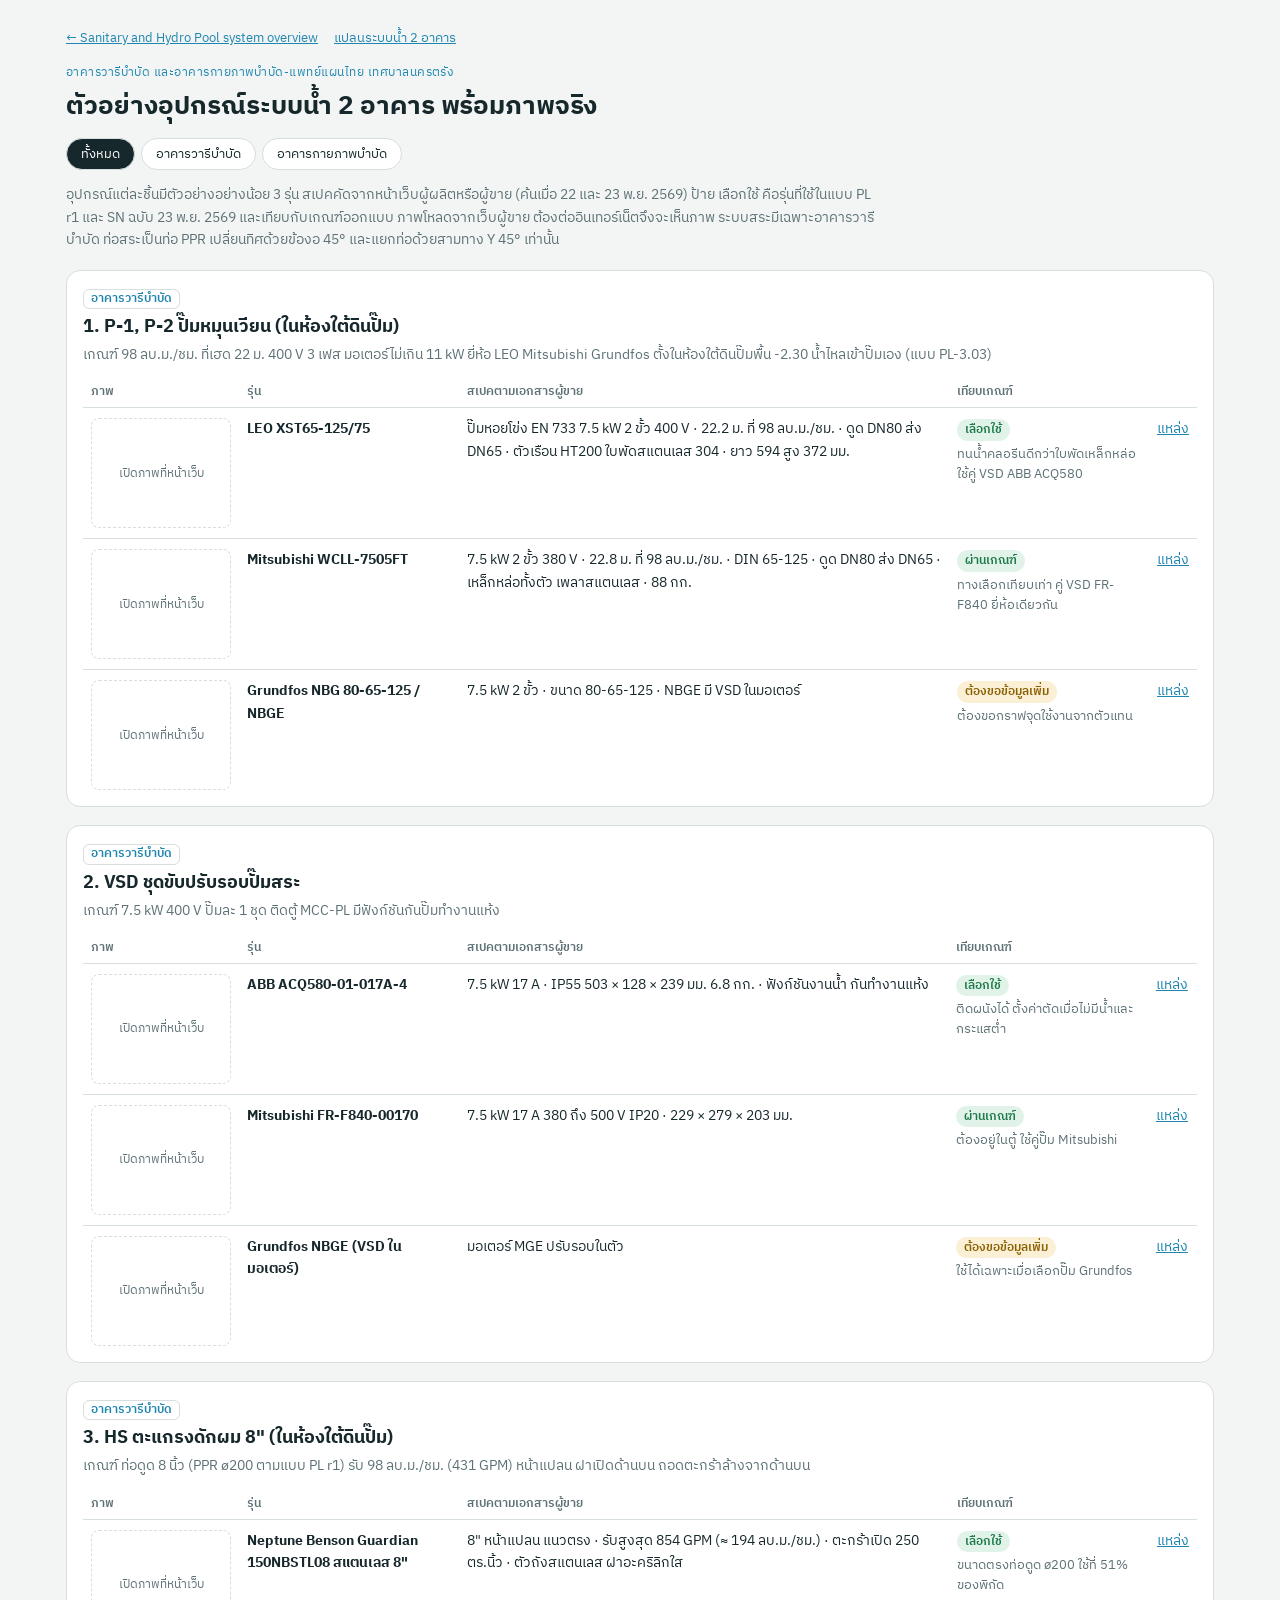
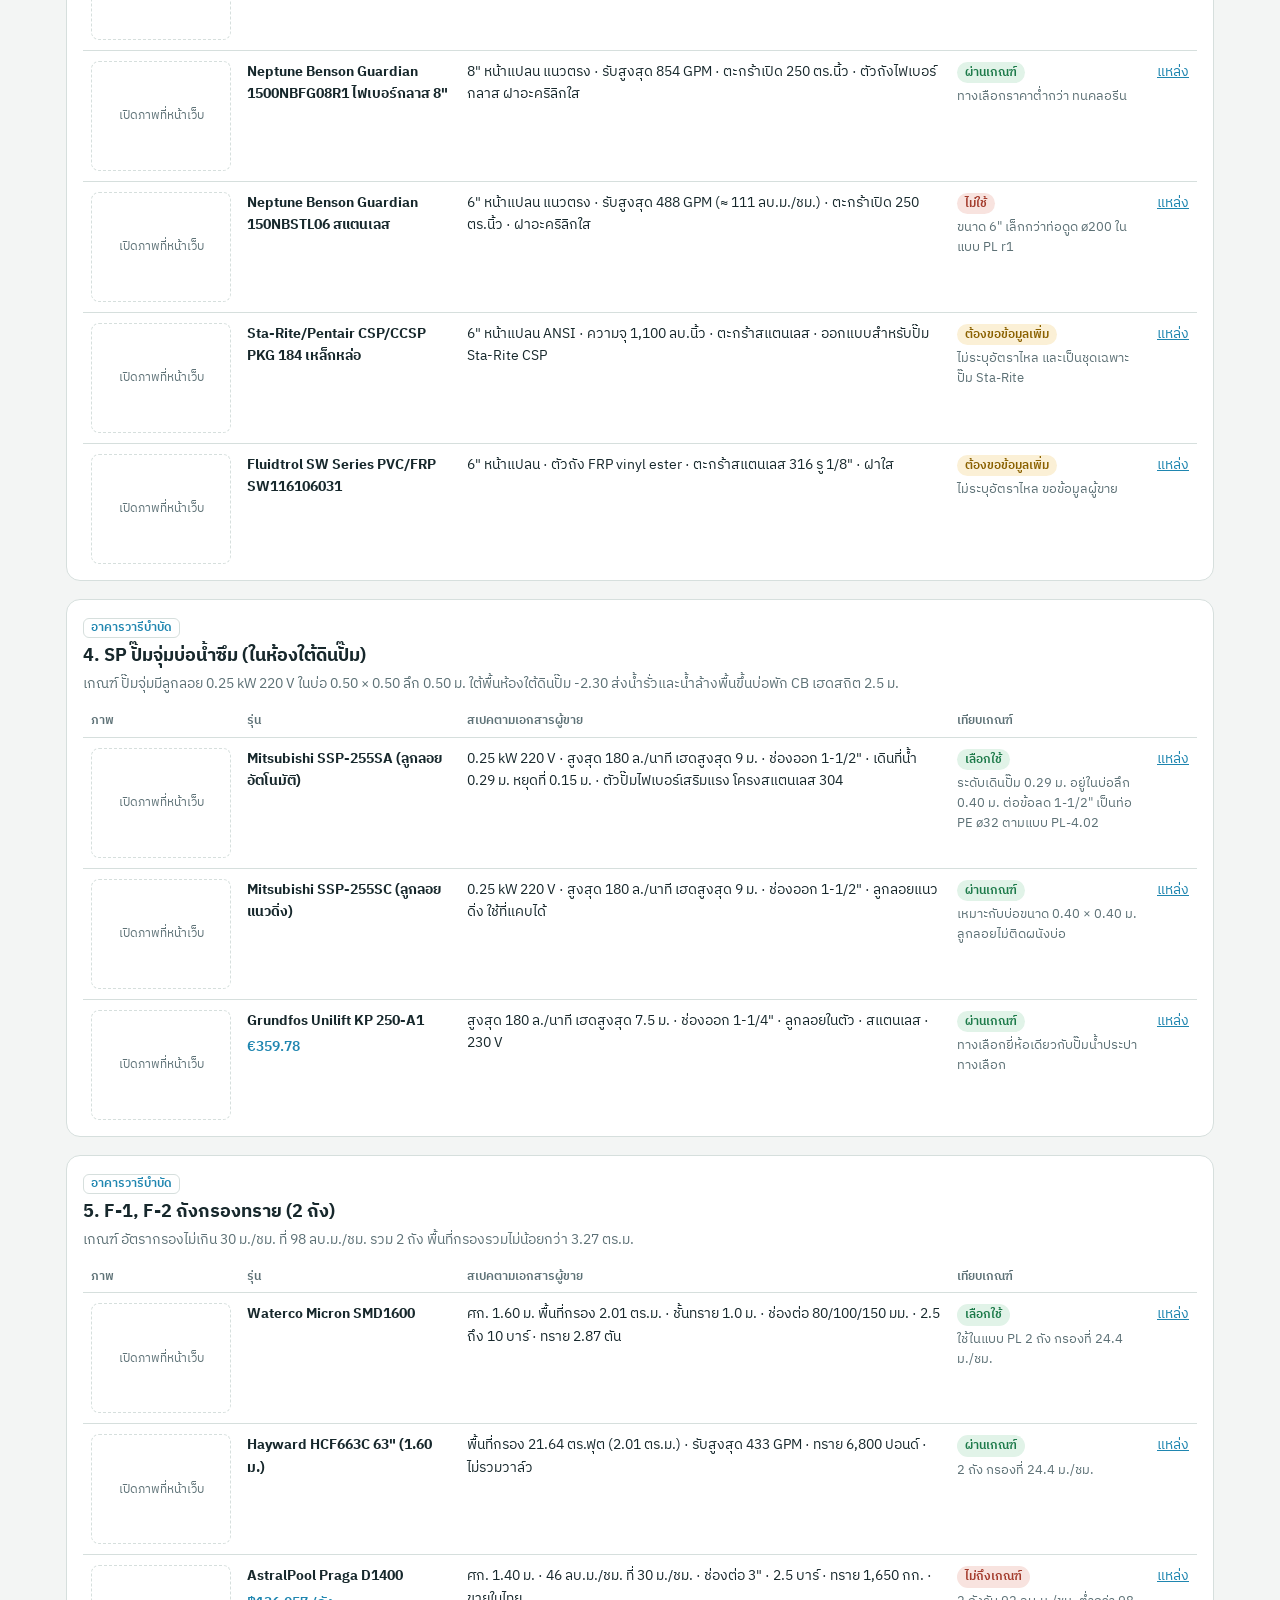
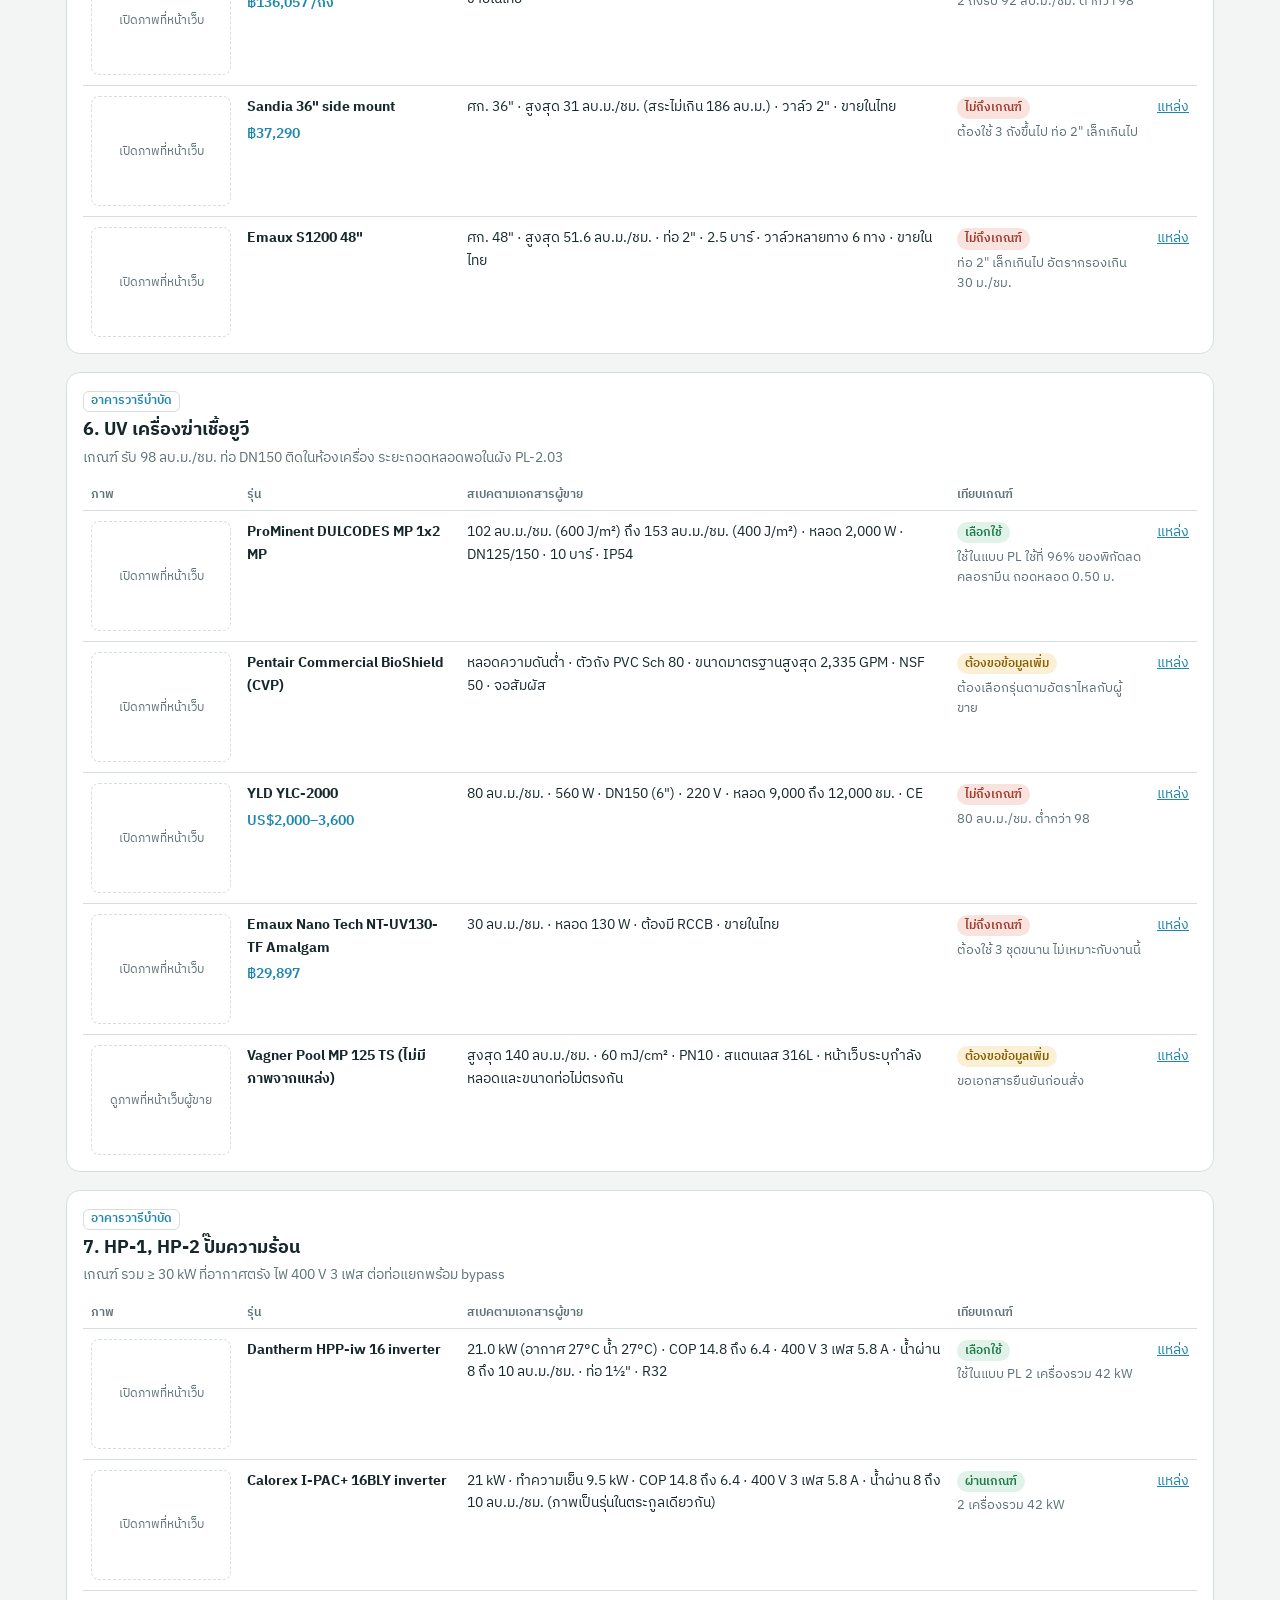
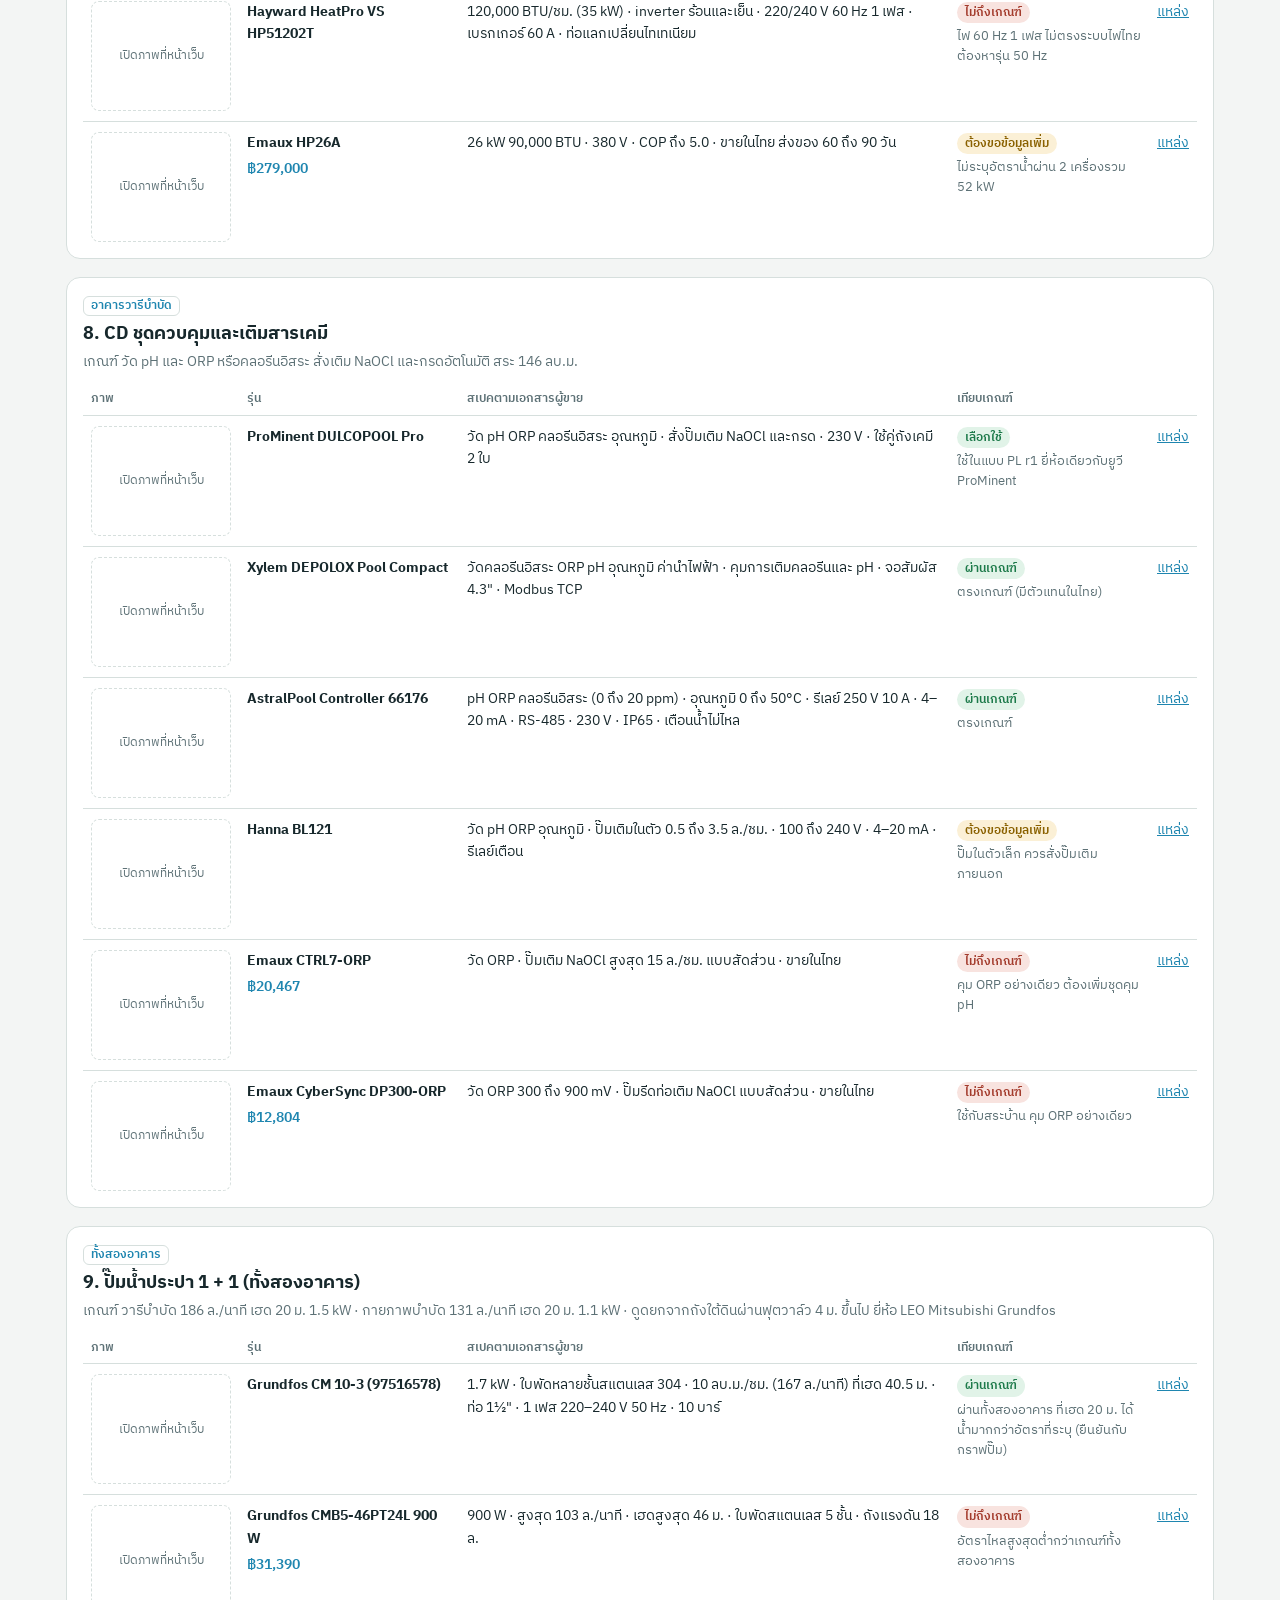
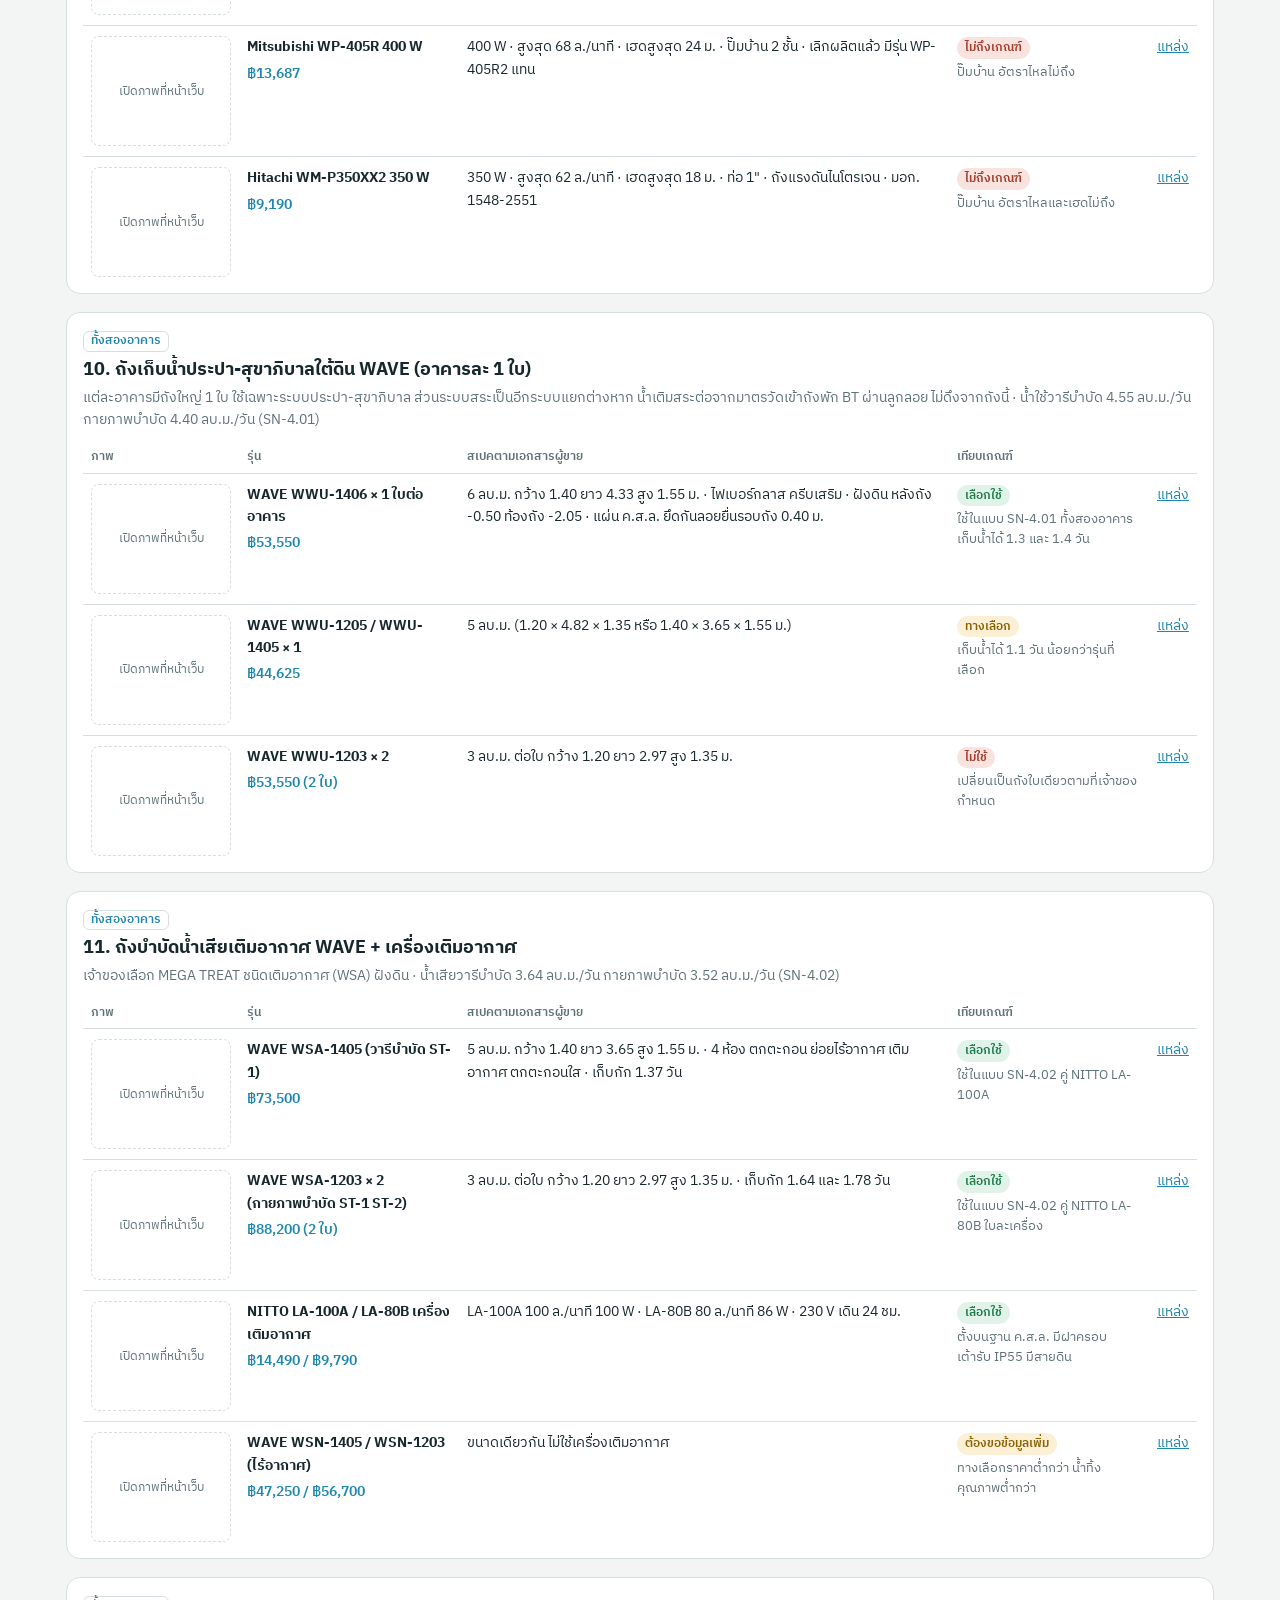
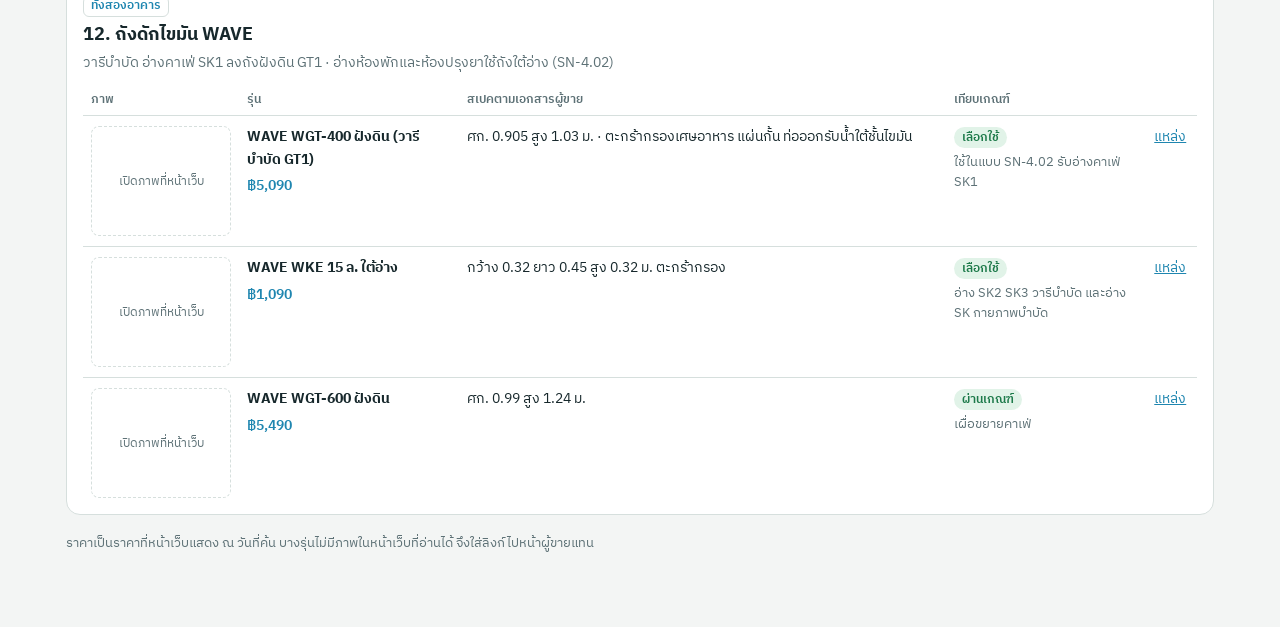
==== commit da3cf12e: "ห้องใต้ดินปั๊มสระ (ทางเลือก ง) แปลน ภาพด้านข้าง และอุปกรณ์ ตามแบบ PL r2 23 พ.ย. 2569" ====
--- a/equipment.html
+++ b/equipment.html
@@ -21,6 +21,6 @@
 <h1>ตัวอย่างอุปกรณ์ระบบน้ำ 2 อาคาร พร้อมภาพจริง</h1>
 <div class="flt" role="group"><button data-f="all" aria-pressed="true">ทั้งหมด</button><button data-f="hydro" aria-pressed="false">อาคารวารีบำบัด</button><button data-f="health" aria-pressed="false">อาคารกายภาพบำบัด</button></div>
 <p class="lead">อุปกรณ์แต่ละชิ้นมีตัวอย่างอย่างน้อย 3 รุ่น สเปคคัดจากหน้าเว็บผู้ผลิตหรือผู้ขาย (ค้นเมื่อ 22 และ 23 พ.ย. 2569) ป้าย เลือกใช้ คือรุ่นที่ใช้ในแบบ PL r1 และ SN ฉบับ 23 พ.ย. 2569 และเทียบกับเกณฑ์ออกแบบ ภาพโหลดจากเว็บผู้ขาย ต้องต่ออินเทอร์เน็ตจึงจะเห็นภาพ ระบบสระมีเฉพาะอาคารวารีบำบัด ท่อสระเป็นท่อ PPR เปลี่ยนทิศด้วยข้องอ 45° และแยกท่อด้วยสามทาง Y 45° เท่านั้น</p>
-<section data-b="hydro"><div class="bt hydro">อาคารวารีบำบัด</div><h2>1. P-1, P-2 ปั๊มหมุนเวียน (ในบ่อปั๊มแห้ง)</h2><p class="crit">เกณฑ์ 98 ลบ.ม./ชม. ที่เฮด 22 ม. 400 V 3 เฟส มอเตอร์ไม่เกิน 11 kW ยี่ห้อ LEO Mitsubishi Grundfos ตั้งในบ่อปั๊มแห้งพื้น -2.00 น้ำไหลเข้าปั๊มเอง (แบบ PL-3.03)</p><div class="tw"><table><thead><tr><th>ภาพ</th><th>รุ่น</th><th>สเปคตามเอกสารผู้ขาย</th><th>เทียบเกณฑ์</th><th></th></tr></thead><tbody><tr><td class="pic"><img src="https://leopump.com/en/bocupload/2023/07/18/XST-standard-centrifugal-pump.png" alt="LEO XST65-125/75" loading="lazy" referrerpolicy="no-referrer" onerror="this.replaceWith(Object.assign(document.createElement('a'),{href:'https://www.engeldot.nl/_clientfiles/Docs/LEO%20XST%20datasheet.pdf',target:'_blank',textContent:'เปิดภาพที่หน้าเว็บ',className:'noimg'}))"></td><td><b>LEO XST65-125/75</b></td><td data-l="สเปคตามเอกสารผู้ขาย">ปั๊มหอยโข่ง EN 733 7.5 kW 2 ขั้ว 400 V · 22.2 ม. ที่ 98 ลบ.ม./ชม. · ดูด DN80 ส่ง DN65 · ตัวเรือน HT200 ใบพัดสแตนเลส 304 · ยาว 594 สูง 372 มม.</td><td data-l="เทียบเกณฑ์"><span class="tag ok">เลือกใช้</span><div class="nt">ทนน้ำคลอรีนดีกว่าใบพัดเหล็กหล่อ ใช้คู่ VSD ABB ACQ580</div></td><td><a href="https://www.engeldot.nl/_clientfiles/Docs/LEO%20XST%20datasheet.pdf" target="_blank">แหล่ง</a></td></tr><tr><td class="pic"><img src="https://store.toolsheep.com/wp-content/uploads/2023/07/Centrifugal-pump-MITSUBISHI-WCLL-Series.png" alt="Mitsubishi WCLL-7505FT" loading="lazy" referrerpolicy="no-referrer" onerror="this.replaceWith(Object.assign(document.createElement('a'),{href:'https://www.meath-co.com/web/es-mit/UploadFile/CatalogueLandpump.pdf',target:'_blank',textContent:'เปิดภาพที่หน้าเว็บ',className:'noimg'}))"></td><td><b>Mitsubishi WCLL-7505FT</b></td><td data-l="สเปคตามเอกสารผู้ขาย">7.5 kW 2 ขั้ว 380 V · 22.8 ม. ที่ 98 ลบ.ม./ชม. · DIN 65-125 · ดูด DN80 ส่ง DN65 · เหล็กหล่อทั้งตัว เพลาสแตนเลส · 88 กก.</td><td data-l="เทียบเกณฑ์"><span class="tag ok">ผ่านเกณฑ์</span><div class="nt">ทางเลือกเทียบเท่า คู่ VSD FR-F840 ยี่ห้อเดียวกัน</div></td><td><a href="https://www.meath-co.com/web/es-mit/UploadFile/CatalogueLandpump.pdf" target="_blank">แหล่ง</a></td></tr><tr><td class="pic"><img src="https://freshbydesign.com.au/wp-content/uploads/2026/10/Grundfos-NBG-End-Suction-Pumps.jpg" alt="Grundfos NBG 80-65-125 / NBGE" loading="lazy" referrerpolicy="no-referrer" onerror="this.replaceWith(Object.assign(document.createElement('a'),{href:'https://chainaris.co.th/themes/6297/files/Booklet_NBG-NBGE-NKG-NKGE.pdf',target:'_blank',textContent:'เปิดภาพที่หน้าเว็บ',className:'noimg'}))"></td><td><b>Grundfos NBG 80-65-125 / NBGE</b></td><td data-l="สเปคตามเอกสารผู้ขาย">7.5 kW 2 ขั้ว · ขนาด 80-65-125 · NBGE มี VSD ในมอเตอร์</td><td data-l="เทียบเกณฑ์"><span class="tag chk">ต้องขอข้อมูลเพิ่ม</span><div class="nt">ต้องขอกราฟจุดใช้งานจากตัวแทน</div></td><td><a href="https://chainaris.co.th/themes/6297/files/Booklet_NBG-NBGE-NKG-NKGE.pdf" target="_blank">แหล่ง</a></td></tr></tbody></table></div></section><section data-b="hydro"><div class="bt hydro">อาคารวารีบำบัด</div><h2>2. VSD ชุดขับปรับรอบปั๊มสระ</h2><p class="crit">เกณฑ์ 7.5 kW 400 V ปั๊มละ 1 ชุด ติดตู้ MCC-PL มีฟังก์ชันกันปั๊มทำงานแห้ง</p><div class="tw"><table><thead><tr><th>ภาพ</th><th>รุ่น</th><th>สเปคตามเอกสารผู้ขาย</th><th>เทียบเกณฑ์</th><th></th></tr></thead><tbody><tr><td class="pic"><img src="https://cdn.productimages.abb.com/9IBA236493_400x400.jpg" alt="ABB ACQ580-01-017A-4" loading="lazy" referrerpolicy="no-referrer" onerror="this.replaceWith(Object.assign(document.createElement('a'),{href:'https://library.e.abb.com/public/abef15557c114c54b974cc7b2991843f/EN_ACQ580-01_HW_A_A5_screen.pdf',target:'_blank',textContent:'เปิดภาพที่หน้าเว็บ',className:'noimg'}))"></td><td><b>ABB ACQ580-01-017A-4</b></td><td data-l="สเปคตามเอกสารผู้ขาย">7.5 kW 17 A · IP55 503 × 128 × 239 มม. 6.8 กก. · ฟังก์ชันงานน้ำ กันทำงานแห้ง</td><td data-l="เทียบเกณฑ์"><span class="tag ok">เลือกใช้</span><div class="nt">ติดผนังได้ ตั้งค่าตัดเมื่อไม่มีน้ำและกระแสต่ำ</div></td><td><a href="https://library.e.abb.com/public/abef15557c114c54b974cc7b2991843f/EN_ACQ580-01_HW_A_A5_screen.pdf" target="_blank">แหล่ง</a></td></tr><tr><td class="pic"><img src="https://i.ebayimg.com/images/g/F34AAOSweMxk~vYZ/s-l1200.jpg" alt="Mitsubishi FR-F840-00170" loading="lazy" referrerpolicy="no-referrer" onerror="this.replaceWith(Object.assign(document.createElement('a'),{href:'https://mitsubishi-electric-eshop.mee.com/mee/FA_IA/en/EUR/Catalogue/Inverter/Main-Unit/FR-F840-00170-E2-60/p/000000000000307216',target:'_blank',textContent:'เปิดภาพที่หน้าเว็บ',className:'noimg'}))"></td><td><b>Mitsubishi FR-F840-00170</b></td><td data-l="สเปคตามเอกสารผู้ขาย">7.5 kW 17 A 380 ถึง 500 V IP20 · 229 × 279 × 203 มม.</td><td data-l="เทียบเกณฑ์"><span class="tag ok">ผ่านเกณฑ์</span><div class="nt">ต้องอยู่ในตู้ ใช้คู่ปั๊ม Mitsubishi</div></td><td><a href="https://mitsubishi-electric-eshop.mee.com/mee/FA_IA/en/EUR/Catalogue/Inverter/Main-Unit/FR-F840-00170-E2-60/p/000000000000307216" target="_blank">แหล่ง</a></td></tr><tr><td class="pic"><img src="https://freshbydesign.com.au/wp-content/uploads/2026/10/Grundfos-NBG-End-Suction-Pumps.jpg" alt="Grundfos NBGE (VSD ในมอเตอร์)" loading="lazy" referrerpolicy="no-referrer" onerror="this.replaceWith(Object.assign(document.createElement('a'),{href:'https://chainaris.co.th/themes/6297/files/Booklet_NBG-NBGE-NKG-NKGE.pdf',target:'_blank',textContent:'เปิดภาพที่หน้าเว็บ',className:'noimg'}))"></td><td><b>Grundfos NBGE (VSD ในมอเตอร์)</b></td><td data-l="สเปคตามเอกสารผู้ขาย">มอเตอร์ MGE ปรับรอบในตัว</td><td data-l="เทียบเกณฑ์"><span class="tag chk">ต้องขอข้อมูลเพิ่ม</span><div class="nt">ใช้ได้เฉพาะเมื่อเลือกปั๊ม Grundfos</div></td><td><a href="https://chainaris.co.th/themes/6297/files/Booklet_NBG-NBGE-NKG-NKGE.pdf" target="_blank">แหล่ง</a></td></tr></tbody></table></div></section><section data-b="hydro"><div class="bt hydro">อาคารวารีบำบัด</div><h2>3. HS ตะแกรงดักผม 8&quot; (ในบ่อปั๊ม)</h2><p class="crit">เกณฑ์ ท่อดูด 8 นิ้ว (PPR ø200 ตามแบบ PL r1) รับ 98 ลบ.ม./ชม. (431 GPM) หน้าแปลน ฝาเปิดด้านบน ถอดตะกร้าล้างจากด้านบน</p><div class="tw"><table><thead><tr><th>ภาพ</th><th>รุ่น</th><th>สเปคตามเอกสารผู้ขาย</th><th>เทียบเกณฑ์</th><th></th></tr></thead><tbody><tr><td class="pic"><img src="https://www.poolweb.com/cdn/shop/products/3127895_818b59f3-73cd-4894-9870-347c9b2146b2.jpg?v=1666228098" alt="Neptune Benson Guardian 150NBSTL08 สแตนเลส 8&quot;" loading="lazy" referrerpolicy="no-referrer" onerror="this.replaceWith(Object.assign(document.createElement('a'),{href:'https://www.poolweb.com/products/guardian-stainless-steel-straight-hair-and-lint-strainer-8-inch-connections-flanged',target:'_blank',textContent:'เปิดภาพที่หน้าเว็บ',className:'noimg'}))"></td><td><b>Neptune Benson Guardian 150NBSTL08 สแตนเลส 8&quot;</b></td><td data-l="สเปคตามเอกสารผู้ขาย">8&quot; หน้าแปลน แนวตรง · รับสูงสุด 854 GPM (≈ 194 ลบ.ม./ชม.) · ตะกร้าเปิด 250 ตร.นิ้ว · ตัวถังสแตนเลส ฝาอะคริลิกใส</td><td data-l="เทียบเกณฑ์"><span class="tag ok">เลือกใช้</span><div class="nt">ขนาดตรงท่อดูด ø200 ใช้ที่ 51% ของพิกัด</div></td><td><a href="https://www.poolweb.com/products/guardian-stainless-steel-straight-hair-and-lint-strainer-8-inch-connections-flanged" target="_blank">แหล่ง</a></td></tr><tr><td class="pic"><img src="http://www.poolweb.com/cdn/shop/products/478541_d237beea-11c6-40a4-b1a8-dbdb8012dbf3_1200x1200.jpg?v=1666227934" alt="Neptune Benson Guardian 1500NBFG08R1 ไฟเบอร์กลาส 8&quot;" loading="lazy" referrerpolicy="no-referrer" onerror="this.replaceWith(Object.assign(document.createElement('a'),{href:'https://www.poolweb.com/products/guardian-fiberglass-straight-hair-and-lint-strainer-8-inch-connections-flanged',target:'_blank',textContent:'เปิดภาพที่หน้าเว็บ',className:'noimg'}))"></td><td><b>Neptune Benson Guardian 1500NBFG08R1 ไฟเบอร์กลาส 8&quot;</b></td><td data-l="สเปคตามเอกสารผู้ขาย">8&quot; หน้าแปลน แนวตรง · รับสูงสุด 854 GPM · ตะกร้าเปิด 250 ตร.นิ้ว · ตัวถังไฟเบอร์กลาส ฝาอะคริลิกใส</td><td data-l="เทียบเกณฑ์"><span class="tag ok">ผ่านเกณฑ์</span><div class="nt">ทางเลือกราคาต่ำกว่า ทนคลอรีน</div></td><td><a href="https://www.poolweb.com/products/guardian-fiberglass-straight-hair-and-lint-strainer-8-inch-connections-flanged" target="_blank">แหล่ง</a></td></tr><tr><td class="pic"><img src="https://www.poolweb.com/cdn/shop/products/3127895_feb680af-9d52-46be-b22b-8036e13d0fc4_1200x1200.jpg?v=1666228072" alt="Neptune Benson Guardian 150NBSTL06 สแตนเลส" loading="lazy" referrerpolicy="no-referrer" onerror="this.replaceWith(Object.assign(document.createElement('a'),{href:'https://poolweb.com/products/guardian-stainless-steel-straight-hair-and-lint-strainer-6-inch-connections-flanged',target:'_blank',textContent:'เปิดภาพที่หน้าเว็บ',className:'noimg'}))"></td><td><b>Neptune Benson Guardian 150NBSTL06 สแตนเลส</b></td><td data-l="สเปคตามเอกสารผู้ขาย">6&quot; หน้าแปลน แนวตรง · รับสูงสุด 488 GPM (≈ 111 ลบ.ม./ชม.) · ตะกร้าเปิด 250 ตร.นิ้ว · ฝาอะคริลิกใส</td><td data-l="เทียบเกณฑ์"><span class="tag no">ไม่ใช้</span><div class="nt">ขนาด 6&quot; เล็กกว่าท่อดูด ø200 ในแบบ PL r1</div></td><td><a href="https://poolweb.com/products/guardian-stainless-steel-straight-hair-and-lint-strainer-6-inch-connections-flanged" target="_blank">แหล่ง</a></td></tr><tr><td class="pic"><img src="https://www.poolweb.com/cdn/shop/products/media_919d1624-8a9c-48c3-a3f6-3e9313cbc72d_1200x1200.jpg?v=1666295198" alt="Sta-Rite/Pentair CSP/CCSP PKG 184 เหล็กหล่อ" loading="lazy" referrerpolicy="no-referrer" onerror="this.replaceWith(Object.assign(document.createElement('a'),{href:'https://poolweb.com/products/csp-ccsp-hair-lint-strainer-package-6-inch-ansi-flange-cast-iron',target:'_blank',textContent:'เปิดภาพที่หน้าเว็บ',className:'noimg'}))"></td><td><b>Sta-Rite/Pentair CSP/CCSP PKG 184 เหล็กหล่อ</b></td><td data-l="สเปคตามเอกสารผู้ขาย">6&quot; หน้าแปลน ANSI · ความจุ 1,100 ลบ.นิ้ว · ตะกร้าสแตนเลส · ออกแบบสำหรับปั๊ม Sta-Rite CSP</td><td data-l="เทียบเกณฑ์"><span class="tag chk">ต้องขอข้อมูลเพิ่ม</span><div class="nt">ไม่ระบุอัตราไหล และเป็นชุดเฉพาะปั๊ม Sta-Rite</div></td><td><a href="https://poolweb.com/products/csp-ccsp-hair-lint-strainer-package-6-inch-ansi-flange-cast-iron" target="_blank">แหล่ง</a></td></tr><tr><td class="pic"><img src="https://www.poolweb.com/cdn/shop/products/1616142_61fca92c-e46e-44bd-93ef-a30127308980_1200x1200.jpg?v=1666188749" alt="Fluidtrol SW Series PVC/FRP SW116106031" loading="lazy" referrerpolicy="no-referrer" onerror="this.replaceWith(Object.assign(document.createElement('a'),{href:'https://poolweb.com/products/sw-series-pvc-frp-basket-strainer-with-stainless-steel-basket-6-inch-connections',target:'_blank',textContent:'เปิดภาพที่หน้าเว็บ',className:'noimg'}))"></td><td><b>Fluidtrol SW Series PVC/FRP SW116106031</b></td><td data-l="สเปคตามเอกสารผู้ขาย">6&quot; หน้าแปลน · ตัวถัง FRP vinyl ester · ตะกร้าสแตนเลส 316 รู 1/8&quot; · ฝาใส</td><td data-l="เทียบเกณฑ์"><span class="tag chk">ต้องขอข้อมูลเพิ่ม</span><div class="nt">ไม่ระบุอัตราไหล ขอข้อมูลผู้ขาย</div></td><td><a href="https://poolweb.com/products/sw-series-pvc-frp-basket-strainer-with-stainless-steel-basket-6-inch-connections" target="_blank">แหล่ง</a></td></tr></tbody></table></div></section><section data-b="hydro"><div class="bt hydro">อาคารวารีบำบัด</div><h2>4. SP ปั๊มจุ่มบ่อสูบน้ำรั่ว (ในบ่อปั๊มแห้ง)</h2><p class="crit">เกณฑ์ ปั๊มจุ่มมีลูกลอย 0.25 kW 220 V ในบ่อ 0.40 × 0.40 ลึก 0.40 ม. ใต้พื้นบ่อปั๊ม -2.00 ส่งน้ำรั่วและน้ำล้างพื้นขึ้นบ่อพัก CB เฮดสถิต 2.5 ม.</p><div class="tw"><table><thead><tr><th>ภาพ</th><th>รุ่น</th><th>สเปคตามเอกสารผู้ขาย</th><th>เทียบเกณฑ์</th><th></th></tr></thead><tbody><tr><td class="pic"><img src="https://f.btwcdn.com/store-47991/product/ba300b2d-108a-32a8-d97a-600fcdb8676e.jpg" alt="Mitsubishi SSP-255SA (ลูกลอยอัตโนมัติ)" loading="lazy" referrerpolicy="no-referrer" onerror="this.replaceWith(Object.assign(document.createElement('a'),{href:'https://www.meath-co.com/web/es-mit/UploadFile/SSP.pdf',target:'_blank',textContent:'เปิดภาพที่หน้าเว็บ',className:'noimg'}))"></td><td><b>Mitsubishi SSP-255SA (ลูกลอยอัตโนมัติ)</b></td><td data-l="สเปคตามเอกสารผู้ขาย">0.25 kW 220 V · สูงสุด 180 ล./นาที เฮดสูงสุด 9 ม. · ช่องออก 1-1/2&quot; · เดินที่น้ำ 0.29 ม. หยุดที่ 0.15 ม. · ตัวปั๊มไฟเบอร์เสริมแรง โครงสแตนเลส 304</td><td data-l="เทียบเกณฑ์"><span class="tag ok">เลือกใช้</span><div class="nt">ระดับเดินปั๊ม 0.29 ม. อยู่ในบ่อลึก 0.40 ม. ต่อข้อลด 1-1/2&quot; เป็นท่อ PE ø32 ตามแบบ PL-4.02</div></td><td><a href="https://www.meath-co.com/web/es-mit/UploadFile/SSP.pdf" target="_blank">แหล่ง</a></td></tr><tr><td class="pic"><img src="https://f.btwcdn.com/store-47991/product/556a2a52-ddeb-2b0f-ea5f-600fb317353a.jpg" alt="Mitsubishi SSP-255SC (ลูกลอยแนวดิ่ง)" loading="lazy" referrerpolicy="no-referrer" onerror="this.replaceWith(Object.assign(document.createElement('a'),{href:'https://www.meath-co.com/web/es-mit/UploadFile/SSP.pdf',target:'_blank',textContent:'เปิดภาพที่หน้าเว็บ',className:'noimg'}))"></td><td><b>Mitsubishi SSP-255SC (ลูกลอยแนวดิ่ง)</b></td><td data-l="สเปคตามเอกสารผู้ขาย">0.25 kW 220 V · สูงสุด 180 ล./นาที เฮดสูงสุด 9 ม. · ช่องออก 1-1/2&quot; · ลูกลอยแนวดิ่ง ใช้ที่แคบได้</td><td data-l="เทียบเกณฑ์"><span class="tag ok">ผ่านเกณฑ์</span><div class="nt">เหมาะกับบ่อขนาด 0.40 × 0.40 ม. ลูกลอยไม่ติดผนังบ่อ</div></td><td><a href="https://www.meath-co.com/web/es-mit/UploadFile/SSP.pdf" target="_blank">แหล่ง</a></td></tr><tr><td class="pic"><img src="https://www.pumpa.eu/media/5xnjhmf4/vo2_uniliftkp_plovak.png?rmode=max&amp;width=655&amp;height=655&amp;v=1dd15da3349a0a0" alt="Grundfos Unilift KP 250-A1" loading="lazy" referrerpolicy="no-referrer" onerror="this.replaceWith(Object.assign(document.createElement('a'),{href:'https://www.pumpa.eu/en/grundfos-unilift-kp-250-a1-230v-10m-cable/',target:'_blank',textContent:'เปิดภาพที่หน้าเว็บ',className:'noimg'}))"></td><td><b>Grundfos Unilift KP 250-A1</b><div class=pr>€359.78</div></td><td data-l="สเปคตามเอกสารผู้ขาย">สูงสุด 180 ล./นาที เฮดสูงสุด 7.5 ม. · ช่องออก 1-1/4&quot; · ลูกลอยในตัว · สแตนเลส · 230 V</td><td data-l="เทียบเกณฑ์"><span class="tag ok">ผ่านเกณฑ์</span><div class="nt">ทางเลือกยี่ห้อเดียวกับปั๊มน้ำประปาทางเลือก</div></td><td><a href="https://www.pumpa.eu/en/grundfos-unilift-kp-250-a1-230v-10m-cable/" target="_blank">แหล่ง</a></td></tr></tbody></table></div></section><section data-b="hydro"><div class="bt hydro">อาคารวารีบำบัด</div><h2>5. F-1, F-2 ถังกรองทราย (2 ถัง)</h2><p class="crit">เกณฑ์ อัตรากรองไม่เกิน 30 ม./ชม. ที่ 98 ลบ.ม./ชม. รวม 2 ถัง พื้นที่กรองรวมไม่น้อยกว่า 3.27 ตร.ม.</p><div class="tw"><table><thead><tr><th>ภาพ</th><th>รุ่น</th><th>สเปคตามเอกสารผู้ขาย</th><th>เทียบเกณฑ์</th><th></th></tr></thead><tbody><tr><td class="pic"><img src="https://waterco.us/waterco/products-img/pool-and-spa/commercial-filters/micron-side-mount-deep-bed-filter/image-thumb__626__woAssetCarouselViewerFull/micron-side-mount-deep.png" alt="Waterco Micron SMD1600" loading="lazy" referrerpolicy="no-referrer" onerror="this.replaceWith(Object.assign(document.createElement('a'),{href:'https://cdn.shopify.com/s/files/1/0064/9232/3893/files/Waterco-commercial-water-treatment-SM.pdf',target:'_blank',textContent:'เปิดภาพที่หน้าเว็บ',className:'noimg'}))"></td><td><b>Waterco Micron SMD1600</b></td><td data-l="สเปคตามเอกสารผู้ขาย">ศก. 1.60 ม. พื้นที่กรอง 2.01 ตร.ม. · ชั้นทราย 1.0 ม. · ช่องต่อ 80/100/150 มม. · 2.5 ถึง 10 บาร์ · ทราย 2.87 ตัน</td><td data-l="เทียบเกณฑ์"><span class="tag ok">เลือกใช้</span><div class="nt">ใช้ในแบบ PL 2 ถัง กรองที่ 24.4 ม./ชม.</div></td><td><a href="https://cdn.shopify.com/s/files/1/0064/9232/3893/files/Waterco-commercial-water-treatment-SM.pdf" target="_blank">แหล่ง</a></td></tr><tr><td class="pic"><img src="https://commerce.hayward-pool-assets.com/magento/akeneo/HCF663C/sku_images/HCF663C_ad2e.jpg" alt="Hayward HCF663C 63&quot; (1.60 ม.)" loading="lazy" referrerpolicy="no-referrer" onerror="this.replaceWith(Object.assign(document.createElement('a'),{href:'https://ca.hayward.com/hcf-series-63-bobbin-wound-sand-filter-hcf663c.html',target:'_blank',textContent:'เปิดภาพที่หน้าเว็บ',className:'noimg'}))"></td><td><b>Hayward HCF663C 63&quot; (1.60 ม.)</b></td><td data-l="สเปคตามเอกสารผู้ขาย">พื้นที่กรอง 21.64 ตร.ฟุต (2.01 ตร.ม.) · รับสูงสุด 433 GPM · ทราย 6,800 ปอนด์ · ไม่รวมวาล์ว</td><td data-l="เทียบเกณฑ์"><span class="tag ok">ผ่านเกณฑ์</span><div class="nt">2 ถัง กรองที่ 24.4 ม./ชม.</div></td><td><a href="https://ca.hayward.com/hcf-series-63-bobbin-wound-sand-filter-hcf663c.html" target="_blank">แหล่ง</a></td></tr><tr><td class="pic"><img src="https://fluidra.bynder.com/m/bca7d2e1f6a4bed/original/pragafilter.jpg" alt="AstralPool Praga D1400" loading="lazy" referrerpolicy="no-referrer" onerror="this.replaceWith(Object.assign(document.createElement('a'),{href:'https://www.winwinpoolshop.com/en/product/57579-88250',target:'_blank',textContent:'เปิดภาพที่หน้าเว็บ',className:'noimg'}))"></td><td><b>AstralPool Praga D1400</b><div class=pr>฿136,057 /ถัง</div></td><td data-l="สเปคตามเอกสารผู้ขาย">ศก. 1.40 ม. · 46 ลบ.ม./ชม. ที่ 30 ม./ชม. · ช่องต่อ 3&quot; · 2.5 บาร์ · ทราย 1,650 กก. · ขายในไทย</td><td data-l="เทียบเกณฑ์"><span class="tag no">ไม่ถึงเกณฑ์</span><div class="nt">2 ถังรับ 92 ลบ.ม./ชม. ต่ำกว่า 98</div></td><td><a href="https://www.winwinpoolshop.com/en/product/57579-88250" target="_blank">แหล่ง</a></td></tr><tr><td class="pic"><img src="https://swimmingpoolsthailand.com/5852-large_default/sandia-36s.jpg" alt="Sandia 36&quot; side mount" loading="lazy" referrerpolicy="no-referrer" onerror="this.replaceWith(Object.assign(document.createElement('a'),{href:'https://swimmingpoolsthailand.com/en/sandia-sand-filters/1557-sandia-36s.html',target:'_blank',textContent:'เปิดภาพที่หน้าเว็บ',className:'noimg'}))"></td><td><b>Sandia 36&quot; side mount</b><div class=pr>฿37,290</div></td><td data-l="สเปคตามเอกสารผู้ขาย">ศก. 36&quot; · สูงสุด 31 ลบ.ม./ชม. (สระไม่เกิน 186 ลบ.ม.) · วาล์ว 2&quot; · ขายในไทย</td><td data-l="เทียบเกณฑ์"><span class="tag no">ไม่ถึงเกณฑ์</span><div class="nt">ต้องใช้ 3 ถังขึ้นไป ท่อ 2&quot; เล็กเกินไป</div></td><td><a href="https://swimmingpoolsthailand.com/en/sandia-sand-filters/1557-sandia-36s.html" target="_blank">แหล่ง</a></td></tr><tr><td class="pic"><img src="https://swimmingpoolsthailand.com/441-large_default/emaux-v-series-s1200.jpg" alt="Emaux S1200 48&quot;" loading="lazy" referrerpolicy="no-referrer" onerror="this.replaceWith(Object.assign(document.createElement('a'),{href:'https://swimmingpoolsthailand.com/en/filters/267-emaux-v-series-s1200.html',target:'_blank',textContent:'เปิดภาพที่หน้าเว็บ',className:'noimg'}))"></td><td><b>Emaux S1200 48&quot;</b></td><td data-l="สเปคตามเอกสารผู้ขาย">ศก. 48&quot; · สูงสุด 51.6 ลบ.ม./ชม. · ท่อ 2&quot; · 2.5 บาร์ · วาล์วหลายทาง 6 ทาง · ขายในไทย</td><td data-l="เทียบเกณฑ์"><span class="tag no">ไม่ถึงเกณฑ์</span><div class="nt">ท่อ 2&quot; เล็กเกินไป อัตรากรองเกิน 30 ม./ชม.</div></td><td><a href="https://swimmingpoolsthailand.com/en/filters/267-emaux-v-series-s1200.html" target="_blank">แหล่ง</a></td></tr></tbody></table></div></section><section data-b="hydro"><div class="bt hydro">อาคารวารีบำบัด</div><h2>6. UV เครื่องฆ่าเชื้อยูวี</h2><p class="crit">เกณฑ์ รับ 98 ลบ.ม./ชม. ท่อ DN150 ติดในห้องเครื่อง ระยะถอดหลอดพอในผัง PL-2.03</p><div class="tw"><table><thead><tr><th>ภาพ</th><th>รุ่น</th><th>สเปคตามเอกสารผู้ขาย</th><th>เทียบเกณฑ์</th><th></th></tr></thead><tbody><tr><td class="pic"><img src="https://www.prominent.com/media/Products/Disinfection-Systems-and-Oxidation-Systems/p-dulcodes-mp_TeaserImageBig.jpg" alt="ProMinent DULCODES MP 1x2 MP" loading="lazy" referrerpolicy="no-referrer" onerror="this.replaceWith(Object.assign(document.createElement('a'),{href:'https://prominent.com/en/Products/Products/Disinfection-Systems-and-Oxidation-Systems/UV-Systems/p-dulcodes-mp.html',target:'_blank',textContent:'เปิดภาพที่หน้าเว็บ',className:'noimg'}))"></td><td><b>ProMinent DULCODES MP 1x2 MP</b></td><td data-l="สเปคตามเอกสารผู้ขาย">102 ลบ.ม./ชม. (600 J/m²) ถึง 153 ลบ.ม./ชม. (400 J/m²) · หลอด 2,000 W · DN125/150 · 10 บาร์ · IP54</td><td data-l="เทียบเกณฑ์"><span class="tag ok">เลือกใช้</span><div class="nt">ใช้ในแบบ PL ใช้ที่ 96% ของพิกัดลดคลอรามีน ถอดหลอด 0.50 ม.</div></td><td><a href="https://prominent.com/en/Products/Products/Disinfection-Systems-and-Oxidation-Systems/UV-Systems/p-dulcodes-mp.html" target="_blank">แหล่ง</a></td></tr><tr><td class="pic"><img src="https://www.pentair.com/content/dam/extranet/nam/pentair-pool/commercial/water-treatment/bioshield/CVP.png.thumb.1280.1280.jpg" alt="Pentair Commercial BioShield (CVP)" loading="lazy" referrerpolicy="no-referrer" onerror="this.replaceWith(Object.assign(document.createElement('a'),{href:'https://www.pentair.com/en-us/products/business-industry/commercial-pool-products/commercial-pool-water-treatment/bioshield-commercial-uv-systems.html',target:'_blank',textContent:'เปิดภาพที่หน้าเว็บ',className:'noimg'}))"></td><td><b>Pentair Commercial BioShield (CVP)</b></td><td data-l="สเปคตามเอกสารผู้ขาย">หลอดความดันต่ำ · ตัวถัง PVC Sch 80 · ขนาดมาตรฐานสูงสุด 2,335 GPM · NSF 50 · จอสัมผัส</td><td data-l="เทียบเกณฑ์"><span class="tag chk">ต้องขอข้อมูลเพิ่ม</span><div class="nt">ต้องเลือกรุ่นตามอัตราไหลกับผู้ขาย</div></td><td><a href="https://www.pentair.com/en-us/products/business-industry/commercial-pool-products/commercial-pool-water-treatment/bioshield-commercial-uv-systems.html" target="_blank">แหล่ง</a></td></tr><tr><td class="pic"><img src="https://image.made-in-china.com/2f0j00dKrEweVsLuzk/80m3-Hour-UV-Sterilizer-for-Swimming-Pool-Water-Disinfection.jpg" alt="YLD YLC-2000" loading="lazy" referrerpolicy="no-referrer" onerror="this.replaceWith(Object.assign(document.createElement('a'),{href:'https://yldwater.en.made-in-china.com/product/nXKQqweonxRB/China-80m3-Hour-UV-Sterilizer-for-Swimming-Pool-Water-Disinfection.html',target:'_blank',textContent:'เปิดภาพที่หน้าเว็บ',className:'noimg'}))"></td><td><b>YLD YLC-2000</b><div class=pr>US$2,000–3,600</div></td><td data-l="สเปคตามเอกสารผู้ขาย">80 ลบ.ม./ชม. · 560 W · DN150 (6&quot;) · 220 V · หลอด 9,000 ถึง 12,000 ชม. · CE</td><td data-l="เทียบเกณฑ์"><span class="tag no">ไม่ถึงเกณฑ์</span><div class="nt">80 ลบ.ม./ชม. ต่ำกว่า 98</div></td><td><a href="https://yldwater.en.made-in-china.com/product/nXKQqweonxRB/China-80m3-Hour-UV-Sterilizer-for-Swimming-Pool-Water-Disinfection.html" target="_blank">แหล่ง</a></td></tr><tr><td class="pic"><img src="https://swimmingpoolsthailand.com/3089-large_default/nano-tech-amalgam.jpg" alt="Emaux Nano Tech NT-UV130-TF Amalgam" loading="lazy" referrerpolicy="no-referrer" onerror="this.replaceWith(Object.assign(document.createElement('a'),{href:'https://swimmingpoolsthailand.com/en/uv-sanitzers/1421-nano-tech-amalgam.html',target:'_blank',textContent:'เปิดภาพที่หน้าเว็บ',className:'noimg'}))"></td><td><b>Emaux Nano Tech NT-UV130-TF Amalgam</b><div class=pr>฿29,897</div></td><td data-l="สเปคตามเอกสารผู้ขาย">30 ลบ.ม./ชม. · หลอด 130 W · ต้องมี RCCB · ขายในไทย</td><td data-l="เทียบเกณฑ์"><span class="tag no">ไม่ถึงเกณฑ์</span><div class="nt">ต้องใช้ 3 ชุดขนาน ไม่เหมาะกับงานนี้</div></td><td><a href="https://swimmingpoolsthailand.com/en/uv-sanitzers/1421-nano-tech-amalgam.html" target="_blank">แหล่ง</a></td></tr><tr><td class="pic"><a class="noimg" href="https://www.vagnerpool.com/en/mp-125-ts-medium-pressure-uv-sterilizer-3-kw-dn150/" target="_blank">ดูภาพที่หน้าเว็บผู้ขาย</a></td><td><b>Vagner Pool MP 125 TS (ไม่มีภาพจากแหล่ง)</b></td><td data-l="สเปคตามเอกสารผู้ขาย">สูงสุด 140 ลบ.ม./ชม. · 60 mJ/cm² · PN10 · สแตนเลส 316L · หน้าเว็บระบุกำลังหลอดและขนาดท่อไม่ตรงกัน</td><td data-l="เทียบเกณฑ์"><span class="tag chk">ต้องขอข้อมูลเพิ่ม</span><div class="nt">ขอเอกสารยืนยันก่อนสั่ง</div></td><td><a href="https://www.vagnerpool.com/en/mp-125-ts-medium-pressure-uv-sterilizer-3-kw-dn150/" target="_blank">แหล่ง</a></td></tr></tbody></table></div></section><section data-b="hydro"><div class="bt hydro">อาคารวารีบำบัด</div><h2>7. HP-1, HP-2 ปั๊มความร้อน</h2><p class="crit">เกณฑ์ รวม ≥ 30 kW ที่อากาศตรัง ไฟ 400 V 3 เฟส ต่อท่อแยกพร้อม bypass</p><div class="tw"><table><thead><tr><th>ภาพ</th><th>รุ่น</th><th>สเปคตามเอกสารผู้ขาย</th><th>เทียบเกณฑ์</th><th></th></tr></thead><tbody><tr><td class="pic"><img src="https://danthermgroup-website.s3.eu-central-1.amazonaws.com/media/products/Dantherm-HPP-i_Side-2.jpg" alt="Dantherm HPP-iw 16 inverter" loading="lazy" referrerpolicy="no-referrer" onerror="this.replaceWith(Object.assign(document.createElement('a'),{href:'https://danthermgroup.com/products/dantherm-hpp-iw-12-16-22-28',target:'_blank',textContent:'เปิดภาพที่หน้าเว็บ',className:'noimg'}))"></td><td><b>Dantherm HPP-iw 16 inverter</b></td><td data-l="สเปคตามเอกสารผู้ขาย">21.0 kW (อากาศ 27°C น้ำ 27°C) · COP 14.8 ถึง 6.4 · 400 V 3 เฟส 5.8 A · น้ำผ่าน 8 ถึง 10 ลบ.ม./ชม. · ท่อ 1½&quot; · R32</td><td data-l="เทียบเกณฑ์"><span class="tag ok">เลือกใช้</span><div class="nt">ใช้ในแบบ PL 2 เครื่องรวม 42 kW</div></td><td><a href="https://danthermgroup.com/products/dantherm-hpp-iw-12-16-22-28" target="_blank">แหล่ง</a></td></tr><tr><td class="pic"><img src="https://danthermgroup-website.s3.eu-central-1.amazonaws.com/media/products/Calorex-I-PAC-22ALX-side-right.jpg" alt="Calorex I-PAC+ 16BLY inverter" loading="lazy" referrerpolicy="no-referrer" onerror="this.replaceWith(Object.assign(document.createElement('a'),{href:'https://danthermgroup.com/products/calorex-i-pac-12-16-22-28',target:'_blank',textContent:'เปิดภาพที่หน้าเว็บ',className:'noimg'}))"></td><td><b>Calorex I-PAC+ 16BLY inverter</b></td><td data-l="สเปคตามเอกสารผู้ขาย">21 kW · ทำความเย็น 9.5 kW · COP 14.8 ถึง 6.4 · 400 V 3 เฟส 5.8 A · น้ำผ่าน 8 ถึง 10 ลบ.ม./ชม. (ภาพเป็นรุ่นในตระกูลเดียวกัน)</td><td data-l="เทียบเกณฑ์"><span class="tag ok">ผ่านเกณฑ์</span><div class="nt">2 เครื่องรวม 42 kW</div></td><td><a href="https://danthermgroup.com/products/calorex-i-pac-12-16-22-28" target="_blank">แหล่ง</a></td></tr><tr><td class="pic"><img src="https://commerce.hayward-pool-assets.com/magento/akeneo/HP51202T/sku_images/HP50951T_1_092d.png" alt="Hayward HeatPro VS HP51202T" loading="lazy" referrerpolicy="no-referrer" onerror="this.replaceWith(Object.assign(document.createElement('a'),{href:'https://www.hayward.com/heatpro-vs-series-heat-pump-120-000-btu-heat-cool-hp51202t.html',target:'_blank',textContent:'เปิดภาพที่หน้าเว็บ',className:'noimg'}))"></td><td><b>Hayward HeatPro VS HP51202T</b></td><td data-l="สเปคตามเอกสารผู้ขาย">120,000 BTU/ชม. (35 kW) · inverter ร้อนและเย็น · 220/240 V 60 Hz 1 เฟส · เบรกเกอร์ 60 A · ท่อแลกเปลี่ยนไทเทเนียม</td><td data-l="เทียบเกณฑ์"><span class="tag no">ไม่ถึงเกณฑ์</span><div class="nt">ไฟ 60 Hz 1 เฟส ไม่ตรงระบบไฟไทย ต้องหารุ่น 50 Hz</div></td><td><a href="https://www.hayward.com/heatpro-vs-series-heat-pump-120-000-btu-heat-cool-hp51202t.html" target="_blank">แหล่ง</a></td></tr><tr><td class="pic"><img src="https://emauxgroup.com/wp-content/uploads/2022/03/HP14A-LR.jpg" alt="Emaux HP26A" loading="lazy" referrerpolicy="no-referrer" onerror="this.replaceWith(Object.assign(document.createElement('a'),{href:'https://swimmingpoolsthailand.com/en/heaters/1616-emaux-hp26a-heat-pump.html',target:'_blank',textContent:'เปิดภาพที่หน้าเว็บ',className:'noimg'}))"></td><td><b>Emaux HP26A</b><div class=pr>฿279,000</div></td><td data-l="สเปคตามเอกสารผู้ขาย">26 kW 90,000 BTU · 380 V · COP ถึง 5.0 · ขายในไทย ส่งของ 60 ถึง 90 วัน</td><td data-l="เทียบเกณฑ์"><span class="tag chk">ต้องขอข้อมูลเพิ่ม</span><div class="nt">ไม่ระบุอัตราน้ำผ่าน 2 เครื่องรวม 52 kW</div></td><td><a href="https://swimmingpoolsthailand.com/en/heaters/1616-emaux-hp26a-heat-pump.html" target="_blank">แหล่ง</a></td></tr></tbody></table></div></section><section data-b="hydro"><div class="bt hydro">อาคารวารีบำบัด</div><h2>8. CD ชุดควบคุมและเติมสารเคมี</h2><p class="crit">เกณฑ์ วัด pH และ ORP หรือคลอรีนอิสระ สั่งเติม NaOCl และกรดอัตโนมัติ สระ 146 ลบ.ม.</p><div class="tw"><table><thead><tr><th>ภาพ</th><th>รุ่น</th><th>สเปคตามเอกสารผู้ขาย</th><th>เทียบเกณฑ์</th><th></th></tr></thead><tbody><tr><td class="pic"><img src="https://www.prominent.com/media/Products/Metering-Systems/p-dulcopool-pro_TeaserImageBig.jpg" alt="ProMinent DULCOPOOL Pro" loading="lazy" referrerpolicy="no-referrer" onerror="this.replaceWith(Object.assign(document.createElement('a'),{href:'https://www.prominent.com/en/Products/Products/Measuring-Control-and-Sensor-Technology/Controllers/p-dulcopool-pro.html',target:'_blank',textContent:'เปิดภาพที่หน้าเว็บ',className:'noimg'}))"></td><td><b>ProMinent DULCOPOOL Pro</b></td><td data-l="สเปคตามเอกสารผู้ขาย">วัด pH ORP คลอรีนอิสระ อุณหภูมิ · สั่งปั๊มเติม NaOCl และกรด · 230 V · ใช้คู่ถังเคมี 2 ใบ</td><td data-l="เทียบเกณฑ์"><span class="tag ok">เลือกใช้</span><div class="nt">ใช้ในแบบ PL r1 ยี่ห้อเดียวกับยูวี ProMinent</div></td><td><a href="https://www.prominent.com/en/Products/Products/Measuring-Control-and-Sensor-Technology/Controllers/p-dulcopool-pro.html" target="_blank">แหล่ง</a></td></tr><tr><td class="pic"><img src="https://amp.xylem.com/asset/3cd99dc9-a745-47b3-a39a-8b97835ea4eb/DEPOLOX-POOL-COMPACT.jpg" alt="Xylem DEPOLOX Pool Compact" loading="lazy" referrerpolicy="no-referrer" onerror="this.replaceWith(Object.assign(document.createElement('a'),{href:'https://www.xylem.com/en-uk/Catalog/products--services/disinfection-systems/disinfection-process-analyzers--controllers/depolox-pool-compact-analyzer/',target:'_blank',textContent:'เปิดภาพที่หน้าเว็บ',className:'noimg'}))"></td><td><b>Xylem DEPOLOX Pool Compact</b></td><td data-l="สเปคตามเอกสารผู้ขาย">วัดคลอรีนอิสระ ORP pH อุณหภูมิ ค่านำไฟฟ้า · คุมการเติมคลอรีนและ pH · จอสัมผัส 4.3&quot; · Modbus TCP</td><td data-l="เทียบเกณฑ์"><span class="tag ok">ผ่านเกณฑ์</span><div class="nt">ตรงเกณฑ์ (มีตัวแทนในไทย)</div></td><td><a href="https://www.xylem.com/en-uk/Catalog/products--services/disinfection-systems/disinfection-process-analyzers--controllers/depolox-pool-compact-analyzer/" target="_blank">แหล่ง</a></td></tr><tr><td class="pic"><img src="https://fluidra.bynder.com/m/504b2498411aec40/original/controller.jpg" alt="AstralPool Controller 66176" loading="lazy" referrerpolicy="no-referrer" onerror="this.replaceWith(Object.assign(document.createElement('a'),{href:'https://www.astralpool.com/en/en/water-treatment-equipment/dosing-systems/automatic-regulation/controller.html',target:'_blank',textContent:'เปิดภาพที่หน้าเว็บ',className:'noimg'}))"></td><td><b>AstralPool Controller 66176</b></td><td data-l="สเปคตามเอกสารผู้ขาย">pH ORP คลอรีนอิสระ (0 ถึง 20 ppm) · อุณหภูมิ 0 ถึง 50°C · รีเลย์ 250 V 10 A · 4–20 mA · RS-485 · 230 V · IP65 · เตือนน้ำไม่ไหล</td><td data-l="เทียบเกณฑ์"><span class="tag ok">ผ่านเกณฑ์</span><div class="nt">ตรงเกณฑ์</div></td><td><a href="https://www.astralpool.com/en/en/water-treatment-equipment/dosing-systems/automatic-regulation/controller.html" target="_blank">แหล่ง</a></td></tr><tr><td class="pic"><img src="https://cdn11.bigcommerce.com/s-l8qlnhq2eh/products/6022/images/11473/BL121-Front__26844.1716493767.386.513.jpg?c=2" alt="Hanna BL121" loading="lazy" referrerpolicy="no-referrer" onerror="this.replaceWith(Object.assign(document.createElement('a'),{href:'https://www.hannainst.com/swimming-pool-and-spa-controller-bl121.html',target:'_blank',textContent:'เปิดภาพที่หน้าเว็บ',className:'noimg'}))"></td><td><b>Hanna BL121</b></td><td data-l="สเปคตามเอกสารผู้ขาย">วัด pH ORP อุณหภูมิ · ปั๊มเติมในตัว 0.5 ถึง 3.5 ล./ชม. · 100 ถึง 240 V · 4–20 mA · รีเลย์เตือน</td><td data-l="เทียบเกณฑ์"><span class="tag chk">ต้องขอข้อมูลเพิ่ม</span><div class="nt">ปั๊มในตัวเล็ก ควรสั่งปั๊มเติมภายนอก</div></td><td><a href="https://www.hannainst.com/swimming-pool-and-spa-controller-bl121.html" target="_blank">แหล่ง</a></td></tr><tr><td class="pic"><img src="https://swimmingpoolsthailand.com/6339-large_default/ctrl7orp.jpg" alt="Emaux CTRL7-ORP" loading="lazy" referrerpolicy="no-referrer" onerror="this.replaceWith(Object.assign(document.createElement('a'),{href:'https://swimmingpoolsthailand.com/en/chemical-dosing-systems/2329-ctrl7orp.html',target:'_blank',textContent:'เปิดภาพที่หน้าเว็บ',className:'noimg'}))"></td><td><b>Emaux CTRL7-ORP</b><div class=pr>฿20,467</div></td><td data-l="สเปคตามเอกสารผู้ขาย">วัด ORP · ปั๊มเติม NaOCl สูงสุด 15 ล./ชม. แบบสัดส่วน · ขายในไทย</td><td data-l="เทียบเกณฑ์"><span class="tag no">ไม่ถึงเกณฑ์</span><div class="nt">คุม ORP อย่างเดียว ต้องเพิ่มชุดคุม pH</div></td><td><a href="https://swimmingpoolsthailand.com/en/chemical-dosing-systems/2329-ctrl7orp.html" target="_blank">แหล่ง</a></td></tr><tr><td class="pic"><img src="https://swimmingpoolsthailand.com/7721-large_default/cybersync-orp.jpg" alt="Emaux CyberSync DP300-ORP" loading="lazy" referrerpolicy="no-referrer" onerror="this.replaceWith(Object.assign(document.createElement('a'),{href:'https://swimmingpoolsthailand.com/en/chemical-dosing-systems/2777-cybersync-orp.html',target:'_blank',textContent:'เปิดภาพที่หน้าเว็บ',className:'noimg'}))"></td><td><b>Emaux CyberSync DP300-ORP</b><div class=pr>฿12,804</div></td><td data-l="สเปคตามเอกสารผู้ขาย">วัด ORP 300 ถึง 900 mV · ปั๊มรีดท่อเติม NaOCl แบบสัดส่วน · ขายในไทย</td><td data-l="เทียบเกณฑ์"><span class="tag no">ไม่ถึงเกณฑ์</span><div class="nt">ใช้กับสระบ้าน คุม ORP อย่างเดียว</div></td><td><a href="https://swimmingpoolsthailand.com/en/chemical-dosing-systems/2777-cybersync-orp.html" target="_blank">แหล่ง</a></td></tr></tbody></table></div></section><section data-b="both"><div class="bt both">ทั้งสองอาคาร</div><h2>9. ปั๊มน้ำประปา 1 + 1 (ทั้งสองอาคาร)</h2><p class="crit">เกณฑ์ วารีบำบัด 186 ล./นาที เฮด 20 ม. 1.5 kW · กายภาพบำบัด 131 ล./นาที เฮด 20 ม. 1.1 kW · ดูดยกจากถังใต้ดินผ่านฟุตวาล์ว 4 ม. ขึ้นไป ยี่ห้อ LEO Mitsubishi Grundfos</p><div class="tw"><table><thead><tr><th>ภาพ</th><th>รุ่น</th><th>สเปคตามเอกสารผู้ขาย</th><th>เทียบเกณฑ์</th><th></th></tr></thead><tbody><tr><td class="pic"><img src="https://static.lenntech.com/uploads/grundfos/IMG/72/db/3fda/351091/PRODUCTIMAGE.png" alt="Grundfos CM 10-3 (97516578)" loading="lazy" referrerpolicy="no-referrer" onerror="this.replaceWith(Object.assign(document.createElement('a'),{href:'https://www.lenntech.com/grundfos/CMBASIS/97516578/CM10-3-A-R-A-E-AQQE.html',target:'_blank',textContent:'เปิดภาพที่หน้าเว็บ',className:'noimg'}))"></td><td><b>Grundfos CM 10-3 (97516578)</b></td><td data-l="สเปคตามเอกสารผู้ขาย">1.7 kW · ใบพัดหลายชั้นสแตนเลส 304 · 10 ลบ.ม./ชม. (167 ล./นาที) ที่เฮด 40.5 ม. · ท่อ 1½&quot; · 1 เฟส 220–240 V 50 Hz · 10 บาร์</td><td data-l="เทียบเกณฑ์"><span class="tag ok">ผ่านเกณฑ์</span><div class="nt">ผ่านทั้งสองอาคาร ที่เฮด 20 ม. ได้น้ำมากกว่าอัตราที่ระบุ (ยืนยันกับกราฟปั๊ม)</div></td><td><a href="https://www.lenntech.com/grundfos/CMBASIS/97516578/CM10-3-A-R-A-E-AQQE.html" target="_blank">แหล่ง</a></td></tr><tr><td class="pic"><img src="https://statice.homepro.co.th/homepro/ARTICLE_IMAGE/10/068/1006846/1000x1000/10072021_1006846$Imagec1.jpg" alt="Grundfos CMB5-46PT24L 900 W" loading="lazy" referrerpolicy="no-referrer" onerror="this.replaceWith(Object.assign(document.createElement('a'),{href:'https://www.homepro.co.th/p/1006846',target:'_blank',textContent:'เปิดภาพที่หน้าเว็บ',className:'noimg'}))"></td><td><b>Grundfos CMB5-46PT24L 900 W</b><div class=pr>฿31,390</div></td><td data-l="สเปคตามเอกสารผู้ขาย">900 W · สูงสุด 103 ล./นาที · เฮดสูงสุด 46 ม. · ใบพัดสแตนเลส 5 ชั้น · ถังแรงดัน 18 ล.</td><td data-l="เทียบเกณฑ์"><span class="tag no">ไม่ถึงเกณฑ์</span><div class="nt">อัตราไหลสูงสุดต่ำกว่าเกณฑ์ทั้งสองอาคาร</div></td><td><a href="https://www.homepro.co.th/p/1006846" target="_blank">แหล่ง</a></td></tr><tr><td class="pic"><img src="https://statice.homepro.co.th/homepro/ARTICLE_IMAGE/11/088/1108810/1000x1000/03042024_1108810$Imagec1.jpg" alt="Mitsubishi WP-405R 400 W" loading="lazy" referrerpolicy="no-referrer" onerror="this.replaceWith(Object.assign(document.createElement('a'),{href:'https://www.homepro.co.th/p/1108810',target:'_blank',textContent:'เปิดภาพที่หน้าเว็บ',className:'noimg'}))"></td><td><b>Mitsubishi WP-405R 400 W</b><div class=pr>฿13,687</div></td><td data-l="สเปคตามเอกสารผู้ขาย">400 W · สูงสุด 68 ล./นาที · เฮดสูงสุด 24 ม. · ปั๊มบ้าน 2 ชั้น · เลิกผลิตแล้ว มีรุ่น WP-405R2 แทน</td><td data-l="เทียบเกณฑ์"><span class="tag no">ไม่ถึงเกณฑ์</span><div class="nt">ปั๊มบ้าน อัตราไหลไม่ถึง</div></td><td><a href="https://www.homepro.co.th/p/1108810" target="_blank">แหล่ง</a></td></tr><tr><td class="pic"><img src="https://statice.homepro.co.th/homepro/ARTICLE_IMAGE/12/891/1289132/1000x1000/06032026_1289132$Imagec1.jpg" alt="Hitachi WM-P350XX2 350 W" loading="lazy" referrerpolicy="no-referrer" onerror="this.replaceWith(Object.assign(document.createElement('a'),{href:'https://www.homepro.co.th/p/1289132',target:'_blank',textContent:'เปิดภาพที่หน้าเว็บ',className:'noimg'}))"></td><td><b>Hitachi WM-P350XX2 350 W</b><div class=pr>฿9,190</div></td><td data-l="สเปคตามเอกสารผู้ขาย">350 W · สูงสุด 62 ล./นาที · เฮดสูงสุด 18 ม. · ท่อ 1&quot; · ถังแรงดันไนโตรเจน · มอก. 1548-2551</td><td data-l="เทียบเกณฑ์"><span class="tag no">ไม่ถึงเกณฑ์</span><div class="nt">ปั๊มบ้าน อัตราไหลและเฮดไม่ถึง</div></td><td><a href="https://www.homepro.co.th/p/1289132" target="_blank">แหล่ง</a></td></tr></tbody></table></div></section><section data-b="both"><div class="bt both">ทั้งสองอาคาร</div><h2>10. ถังเก็บน้ำประปา-สุขาภิบาลใต้ดิน WAVE (อาคารละ 1 ใบ)</h2><p class="crit">แต่ละอาคารมีถังใหญ่ 1 ใบ ใช้เฉพาะระบบประปา-สุขาภิบาล ส่วนระบบสระเป็นอีกระบบแยกต่างหาก น้ำเติมสระต่อจากมาตรวัดเข้าถังพัก BT ผ่านลูกลอย ไม่ดึงจากถังนี้ · น้ำใช้วารีบำบัด 4.55 ลบ.ม./วัน กายภาพบำบัด 4.40 ลบ.ม./วัน (SN-4.01)</p><div class="tw"><table><thead><tr><th>ภาพ</th><th>รุ่น</th><th>สเปคตามเอกสารผู้ขาย</th><th>เทียบเกณฑ์</th><th></th></tr></thead><tbody><tr><td class="pic"><img src="https://wave.co.th/wp-content/uploads/2021/06/-Capsule-Shape-%E0%B8%A3%E0%B8%B8%E0%B9%88%E0%B8%99-WWU-e1712374705696.jpg" alt="WAVE WWU-1406 × 1 ใบต่ออาคาร" loading="lazy" referrerpolicy="no-referrer" onerror="this.replaceWith(Object.assign(document.createElement('a'),{href:'https://wave.co.th/wp-content/uploads/2025/09/WAVEPRODUCT-CATALOG-110968.pdf',target:'_blank',textContent:'เปิดภาพที่หน้าเว็บ',className:'noimg'}))"></td><td><b>WAVE WWU-1406 × 1 ใบต่ออาคาร</b><div class=pr>฿53,550</div></td><td data-l="สเปคตามเอกสารผู้ขาย">6 ลบ.ม. กว้าง 1.40 ยาว 4.33 สูง 1.55 ม. · ไฟเบอร์กลาส ครีบเสริม · ฝังดิน หลังถัง -0.50 ท้องถัง -2.05 · แผ่น ค.ส.ล. ยึดกันลอยยื่นรอบถัง 0.40 ม.</td><td data-l="เทียบเกณฑ์"><span class="tag ok">เลือกใช้</span><div class="nt">ใช้ในแบบ SN-4.01 ทั้งสองอาคาร เก็บน้ำได้ 1.3 และ 1.4 วัน</div></td><td><a href="https://wave.co.th/wp-content/uploads/2025/09/WAVEPRODUCT-CATALOG-110968.pdf" target="_blank">แหล่ง</a></td></tr><tr><td class="pic"><img src="https://wave.co.th/wp-content/uploads/2021/06/-Capsule-Shape-%E0%B8%A3%E0%B8%B8%E0%B9%88%E0%B8%99-WWU-e1712374705696.jpg" alt="WAVE WWU-1205 / WWU-1405 × 1" loading="lazy" referrerpolicy="no-referrer" onerror="this.replaceWith(Object.assign(document.createElement('a'),{href:'https://wave.co.th/wp-content/uploads/2025/09/WAVEPRODUCT-CATALOG-110968.pdf',target:'_blank',textContent:'เปิดภาพที่หน้าเว็บ',className:'noimg'}))"></td><td><b>WAVE WWU-1205 / WWU-1405 × 1</b><div class=pr>฿44,625</div></td><td data-l="สเปคตามเอกสารผู้ขาย">5 ลบ.ม. (1.20 × 4.82 × 1.35 หรือ 1.40 × 3.65 × 1.55 ม.)</td><td data-l="เทียบเกณฑ์"><span class="tag chk">ทางเลือก</span><div class="nt">เก็บน้ำได้ 1.1 วัน น้อยกว่ารุ่นที่เลือก</div></td><td><a href="https://wave.co.th/wp-content/uploads/2025/09/WAVEPRODUCT-CATALOG-110968.pdf" target="_blank">แหล่ง</a></td></tr><tr><td class="pic"><img src="https://wave.co.th/wp-content/uploads/2021/06/-Capsule-Shape-%E0%B8%A3%E0%B8%B8%E0%B9%88%E0%B8%99-WWU-e1712374705696.jpg" alt="WAVE WWU-1203 × 2" loading="lazy" referrerpolicy="no-referrer" onerror="this.replaceWith(Object.assign(document.createElement('a'),{href:'https://wave.co.th/wp-content/uploads/2025/09/WAVEPRODUCT-CATALOG-110968.pdf',target:'_blank',textContent:'เปิดภาพที่หน้าเว็บ',className:'noimg'}))"></td><td><b>WAVE WWU-1203 × 2</b><div class=pr>฿53,550 (2 ใบ)</div></td><td data-l="สเปคตามเอกสารผู้ขาย">3 ลบ.ม. ต่อใบ กว้าง 1.20 ยาว 2.97 สูง 1.35 ม.</td><td data-l="เทียบเกณฑ์"><span class="tag no">ไม่ใช้</span><div class="nt">เปลี่ยนเป็นถังใบเดียวตามที่เจ้าของกำหนด</div></td><td><a href="https://wave.co.th/wp-content/uploads/2025/09/WAVEPRODUCT-CATALOG-110968.pdf" target="_blank">แหล่ง</a></td></tr></tbody></table></div></section><section data-b="both"><div class="bt both">ทั้งสองอาคาร</div><h2>11. ถังบำบัดน้ำเสียเติมอากาศ WAVE + เครื่องเติมอากาศ</h2><p class="crit">เจ้าของเลือก MEGA TREAT ชนิดเติมอากาศ (WSA) ฝังดิน · น้ำเสียวารีบำบัด 3.64 ลบ.ม./วัน กายภาพบำบัด 3.52 ลบ.ม./วัน (SN-4.02)</p><div class="tw"><table><thead><tr><th>ภาพ</th><th>รุ่น</th><th>สเปคตามเอกสารผู้ขาย</th><th>เทียบเกณฑ์</th><th></th></tr></thead><tbody><tr><td class="pic"><img src="https://wave.co.th/wp-content/uploads/2021/06/%E0%B8%96%E0%B8%B1%E0%B8%87%E0%B8%9A%E0%B8%B3%E0%B8%9A%E0%B8%B1%E0%B8%94%E0%B8%99%E0%B9%89%E0%B8%B3%E0%B9%80%E0%B8%AA%E0%B8%B5%E0%B8%A2%E0%B9%84%E0%B8%9F%E0%B9%80%E0%B8%9A%E0%B8%AD%E0%B8%A3%E0%B9%8C%E0%B8%81%E0%B8%A5%E0%B8%B2%E0%B8%AA%E0%B8%8A%E0%B8%99%E0%B8%B4%E0%B8%94%E0%B9%80%E0%B8%95%E0%B8%B4%E0%B8%A1%E0%B8%AD%E0%B8%B2%E0%B8%81%E0%B8%B2%E0%B8%A8%E0%B8%97%E0%B8%A3%E0%B8%87%E0%B9%81%E0%B8%84%E0%B8%9B%E0%B8%8B%E0%B8%B9%E0%B8%A5-WSA-scaled.jpg" alt="WAVE WSA-1405 (วารีบำบัด ST-1)" loading="lazy" referrerpolicy="no-referrer" onerror="this.replaceWith(Object.assign(document.createElement('a'),{href:'https://wave.co.th/wp-content/uploads/2025/09/WAVEPRODUCT-CATALOG-110968.pdf',target:'_blank',textContent:'เปิดภาพที่หน้าเว็บ',className:'noimg'}))"></td><td><b>WAVE WSA-1405 (วารีบำบัด ST-1)</b><div class=pr>฿73,500</div></td><td data-l="สเปคตามเอกสารผู้ขาย">5 ลบ.ม. กว้าง 1.40 ยาว 3.65 สูง 1.55 ม. · 4 ห้อง ตกตะกอน ย่อยไร้อากาศ เติมอากาศ ตกตะกอนใส · เก็บกัก 1.37 วัน</td><td data-l="เทียบเกณฑ์"><span class="tag ok">เลือกใช้</span><div class="nt">ใช้ในแบบ SN-4.02 คู่ NITTO LA-100A</div></td><td><a href="https://wave.co.th/wp-content/uploads/2025/09/WAVEPRODUCT-CATALOG-110968.pdf" target="_blank">แหล่ง</a></td></tr><tr><td class="pic"><img src="https://wave.co.th/wp-content/uploads/2021/06/%E0%B8%96%E0%B8%B1%E0%B8%87%E0%B8%9A%E0%B8%B3%E0%B8%9A%E0%B8%B1%E0%B8%94%E0%B8%99%E0%B9%89%E0%B8%B3%E0%B9%80%E0%B8%AA%E0%B8%B5%E0%B8%A2%E0%B9%84%E0%B8%9F%E0%B9%80%E0%B8%9A%E0%B8%AD%E0%B8%A3%E0%B9%8C%E0%B8%81%E0%B8%A5%E0%B8%B2%E0%B8%AA%E0%B8%8A%E0%B8%99%E0%B8%B4%E0%B8%94%E0%B9%80%E0%B8%95%E0%B8%B4%E0%B8%A1%E0%B8%AD%E0%B8%B2%E0%B8%81%E0%B8%B2%E0%B8%A8%E0%B8%97%E0%B8%A3%E0%B8%87%E0%B9%81%E0%B8%84%E0%B8%9B%E0%B8%8B%E0%B8%B9%E0%B8%A5-WSA-scaled.jpg" alt="WAVE WSA-1203 × 2 (กายภาพบำบัด ST-1 ST-2)" loading="lazy" referrerpolicy="no-referrer" onerror="this.replaceWith(Object.assign(document.createElement('a'),{href:'https://wave.co.th/wp-content/uploads/2025/09/WAVEPRODUCT-CATALOG-110968.pdf',target:'_blank',textContent:'เปิดภาพที่หน้าเว็บ',className:'noimg'}))"></td><td><b>WAVE WSA-1203 × 2 (กายภาพบำบัด ST-1 ST-2)</b><div class=pr>฿88,200 (2 ใบ)</div></td><td data-l="สเปคตามเอกสารผู้ขาย">3 ลบ.ม. ต่อใบ กว้าง 1.20 ยาว 2.97 สูง 1.35 ม. · เก็บกัก 1.64 และ 1.78 วัน</td><td data-l="เทียบเกณฑ์"><span class="tag ok">เลือกใช้</span><div class="nt">ใช้ในแบบ SN-4.02 คู่ NITTO LA-80B ใบละเครื่อง</div></td><td><a href="https://wave.co.th/wp-content/uploads/2025/09/WAVEPRODUCT-CATALOG-110968.pdf" target="_blank">แหล่ง</a></td></tr><tr><td class="pic"><img src="https://wave.co.th/wp-content/uploads/2021/05/%E0%B9%80%E0%B8%84%E0%B8%A3%E0%B8%B7%E0%B9%88%E0%B8%AD%E0%B8%87%E0%B9%80%E0%B8%95%E0%B8%B4%E0%B8%A1%E0%B8%AD%E0%B8%B2%E0%B8%81%E0%B8%B2%E0%B8%A8-Medo-03-scaled.jpg" alt="NITTO LA-100A / LA-80B เครื่องเติมอากาศ" loading="lazy" referrerpolicy="no-referrer" onerror="this.replaceWith(Object.assign(document.createElement('a'),{href:'https://wave.co.th/product/airpump/',target:'_blank',textContent:'เปิดภาพที่หน้าเว็บ',className:'noimg'}))"></td><td><b>NITTO LA-100A / LA-80B เครื่องเติมอากาศ</b><div class=pr>฿14,490 / ฿9,790</div></td><td data-l="สเปคตามเอกสารผู้ขาย">LA-100A 100 ล./นาที 100 W · LA-80B 80 ล./นาที 86 W · 230 V เดิน 24 ชม.</td><td data-l="เทียบเกณฑ์"><span class="tag ok">เลือกใช้</span><div class="nt">ตั้งบนฐาน ค.ส.ล. มีฝาครอบ เต้ารับ IP55 มีสายดิน</div></td><td><a href="https://wave.co.th/product/airpump/" target="_blank">แหล่ง</a></td></tr><tr><td class="pic"><img src="https://wave.co.th/wp-content/uploads/2021/06/-Capsule-Shape-%E0%B8%A3%E0%B8%B8%E0%B9%88%E0%B8%99-WSN-e1712374854841.jpg" alt="WAVE WSN-1405 / WSN-1203 (ไร้อากาศ)" loading="lazy" referrerpolicy="no-referrer" onerror="this.replaceWith(Object.assign(document.createElement('a'),{href:'https://wave.co.th/wp-content/uploads/2025/09/WAVEPRODUCT-CATALOG-110968.pdf',target:'_blank',textContent:'เปิดภาพที่หน้าเว็บ',className:'noimg'}))"></td><td><b>WAVE WSN-1405 / WSN-1203 (ไร้อากาศ)</b><div class=pr>฿47,250 / ฿56,700</div></td><td data-l="สเปคตามเอกสารผู้ขาย">ขนาดเดียวกัน ไม่ใช้เครื่องเติมอากาศ</td><td data-l="เทียบเกณฑ์"><span class="tag chk">ต้องขอข้อมูลเพิ่ม</span><div class="nt">ทางเลือกราคาต่ำกว่า น้ำทิ้งคุณภาพต่ำกว่า</div></td><td><a href="https://wave.co.th/wp-content/uploads/2025/09/WAVEPRODUCT-CATALOG-110968.pdf" target="_blank">แหล่ง</a></td></tr></tbody></table></div></section><section data-b="both"><div class="bt both">ทั้งสองอาคาร</div><h2>12. ถังดักไขมัน WAVE</h2><p class="crit">วารีบำบัด อ่างคาเฟ่ SK1 ลงถังฝังดิน GT1 · อ่างห้องพักและห้องปรุงยาใช้ถังใต้อ่าง (SN-4.02)</p><div class="tw"><table><thead><tr><th>ภาพ</th><th>รุ่น</th><th>สเปคตามเอกสารผู้ขาย</th><th>เทียบเกณฑ์</th><th></th></tr></thead><tbody><tr><td class="pic"><img src="https://wave.co.th/wp-content/uploads/2021/03/wp1.png" alt="WAVE WGT-400 ฝังดิน (วารีบำบัด GT1)" loading="lazy" referrerpolicy="no-referrer" onerror="this.replaceWith(Object.assign(document.createElement('a'),{href:'https://wave.co.th/download/',target:'_blank',textContent:'เปิดภาพที่หน้าเว็บ',className:'noimg'}))"></td><td><b>WAVE WGT-400 ฝังดิน (วารีบำบัด GT1)</b><div class=pr>฿5,090</div></td><td data-l="สเปคตามเอกสารผู้ขาย">ศก. 0.905 สูง 1.03 ม. · ตะกร้ากรองเศษอาหาร แผ่นกั้น ท่อออกรับน้ำใต้ชั้นไขมัน</td><td data-l="เทียบเกณฑ์"><span class="tag ok">เลือกใช้</span><div class="nt">ใช้ในแบบ SN-4.02 รับอ่างคาเฟ่ SK1</div></td><td><a href="https://wave.co.th/download/" target="_blank">แหล่ง</a></td></tr><tr><td class="pic"><img src="https://wave.co.th/wp-content/uploads/2026/07/%E0%B8%96%E0%B8%B1%E0%B8%87%E0%B8%94%E0%B8%B1%E0%B8%81%E0%B9%84%E0%B8%82%E0%B8%A1%E0%B8%B1%E0%B8%99-WAVE-%E0%B8%A3%E0%B8%B8%E0%B9%88%E0%B8%99-WKE-40-%E0%B8%A5%E0%B8%B4%E0%B8%95%E0%B8%A3-WAVEKITECO-40-L.jpg" alt="WAVE WKE 15 ล. ใต้อ่าง" loading="lazy" referrerpolicy="no-referrer" onerror="this.replaceWith(Object.assign(document.createElement('a'),{href:'https://wave.co.th/download/',target:'_blank',textContent:'เปิดภาพที่หน้าเว็บ',className:'noimg'}))"></td><td><b>WAVE WKE 15 ล. ใต้อ่าง</b><div class=pr>฿1,090</div></td><td data-l="สเปคตามเอกสารผู้ขาย">กว้าง 0.32 ยาว 0.45 สูง 0.32 ม. ตะกร้ากรอง</td><td data-l="เทียบเกณฑ์"><span class="tag ok">เลือกใช้</span><div class="nt">อ่าง SK2 SK3 วารีบำบัด และอ่าง SK กายภาพบำบัด</div></td><td><a href="https://wave.co.th/download/" target="_blank">แหล่ง</a></td></tr><tr><td class="pic"><img src="https://wave.co.th/wp-content/uploads/2021/03/wp1.png" alt="WAVE WGT-600 ฝังดิน" loading="lazy" referrerpolicy="no-referrer" onerror="this.replaceWith(Object.assign(document.createElement('a'),{href:'https://wave.co.th/download/',target:'_blank',textContent:'เปิดภาพที่หน้าเว็บ',className:'noimg'}))"></td><td><b>WAVE WGT-600 ฝังดิน</b><div class=pr>฿5,490</div></td><td data-l="สเปคตามเอกสารผู้ขาย">ศก. 0.99 สูง 1.24 ม.</td><td data-l="เทียบเกณฑ์"><span class="tag ok">ผ่านเกณฑ์</span><div class="nt">เผื่อขยายคาเฟ่</div></td><td><a href="https://wave.co.th/download/" target="_blank">แหล่ง</a></td></tr></tbody></table></div></section>
+<section data-b="hydro"><div class="bt hydro">อาคารวารีบำบัด</div><h2>1. P-1, P-2 ปั๊มหมุนเวียน (ในห้องใต้ดินปั๊ม)</h2><p class="crit">เกณฑ์ 98 ลบ.ม./ชม. ที่เฮด 22 ม. 400 V 3 เฟส มอเตอร์ไม่เกิน 11 kW ยี่ห้อ LEO Mitsubishi Grundfos ตั้งในห้องใต้ดินปั๊มพื้น -2.30 น้ำไหลเข้าปั๊มเอง (แบบ PL-3.03)</p><div class="tw"><table><thead><tr><th>ภาพ</th><th>รุ่น</th><th>สเปคตามเอกสารผู้ขาย</th><th>เทียบเกณฑ์</th><th></th></tr></thead><tbody><tr><td class="pic"><img src="https://leopump.com/en/bocupload/2023/07/18/XST-standard-centrifugal-pump.png" alt="LEO XST65-125/75" loading="lazy" referrerpolicy="no-referrer" onerror="this.replaceWith(Object.assign(document.createElement('a'),{href:'https://www.engeldot.nl/_clientfiles/Docs/LEO%20XST%20datasheet.pdf',target:'_blank',textContent:'เปิดภาพที่หน้าเว็บ',className:'noimg'}))"></td><td><b>LEO XST65-125/75</b></td><td data-l="สเปคตามเอกสารผู้ขาย">ปั๊มหอยโข่ง EN 733 7.5 kW 2 ขั้ว 400 V · 22.2 ม. ที่ 98 ลบ.ม./ชม. · ดูด DN80 ส่ง DN65 · ตัวเรือน HT200 ใบพัดสแตนเลส 304 · ยาว 594 สูง 372 มม.</td><td data-l="เทียบเกณฑ์"><span class="tag ok">เลือกใช้</span><div class="nt">ทนน้ำคลอรีนดีกว่าใบพัดเหล็กหล่อ ใช้คู่ VSD ABB ACQ580</div></td><td><a href="https://www.engeldot.nl/_clientfiles/Docs/LEO%20XST%20datasheet.pdf" target="_blank">แหล่ง</a></td></tr><tr><td class="pic"><img src="https://store.toolsheep.com/wp-content/uploads/2023/07/Centrifugal-pump-MITSUBISHI-WCLL-Series.png" alt="Mitsubishi WCLL-7505FT" loading="lazy" referrerpolicy="no-referrer" onerror="this.replaceWith(Object.assign(document.createElement('a'),{href:'https://www.meath-co.com/web/es-mit/UploadFile/CatalogueLandpump.pdf',target:'_blank',textContent:'เปิดภาพที่หน้าเว็บ',className:'noimg'}))"></td><td><b>Mitsubishi WCLL-7505FT</b></td><td data-l="สเปคตามเอกสารผู้ขาย">7.5 kW 2 ขั้ว 380 V · 22.8 ม. ที่ 98 ลบ.ม./ชม. · DIN 65-125 · ดูด DN80 ส่ง DN65 · เหล็กหล่อทั้งตัว เพลาสแตนเลส · 88 กก.</td><td data-l="เทียบเกณฑ์"><span class="tag ok">ผ่านเกณฑ์</span><div class="nt">ทางเลือกเทียบเท่า คู่ VSD FR-F840 ยี่ห้อเดียวกัน</div></td><td><a href="https://www.meath-co.com/web/es-mit/UploadFile/CatalogueLandpump.pdf" target="_blank">แหล่ง</a></td></tr><tr><td class="pic"><img src="https://freshbydesign.com.au/wp-content/uploads/2026/10/Grundfos-NBG-End-Suction-Pumps.jpg" alt="Grundfos NBG 80-65-125 / NBGE" loading="lazy" referrerpolicy="no-referrer" onerror="this.replaceWith(Object.assign(document.createElement('a'),{href:'https://chainaris.co.th/themes/6297/files/Booklet_NBG-NBGE-NKG-NKGE.pdf',target:'_blank',textContent:'เปิดภาพที่หน้าเว็บ',className:'noimg'}))"></td><td><b>Grundfos NBG 80-65-125 / NBGE</b></td><td data-l="สเปคตามเอกสารผู้ขาย">7.5 kW 2 ขั้ว · ขนาด 80-65-125 · NBGE มี VSD ในมอเตอร์</td><td data-l="เทียบเกณฑ์"><span class="tag chk">ต้องขอข้อมูลเพิ่ม</span><div class="nt">ต้องขอกราฟจุดใช้งานจากตัวแทน</div></td><td><a href="https://chainaris.co.th/themes/6297/files/Booklet_NBG-NBGE-NKG-NKGE.pdf" target="_blank">แหล่ง</a></td></tr></tbody></table></div></section><section data-b="hydro"><div class="bt hydro">อาคารวารีบำบัด</div><h2>2. VSD ชุดขับปรับรอบปั๊มสระ</h2><p class="crit">เกณฑ์ 7.5 kW 400 V ปั๊มละ 1 ชุด ติดตู้ MCC-PL มีฟังก์ชันกันปั๊มทำงานแห้ง</p><div class="tw"><table><thead><tr><th>ภาพ</th><th>รุ่น</th><th>สเปคตามเอกสารผู้ขาย</th><th>เทียบเกณฑ์</th><th></th></tr></thead><tbody><tr><td class="pic"><img src="https://cdn.productimages.abb.com/9IBA236493_400x400.jpg" alt="ABB ACQ580-01-017A-4" loading="lazy" referrerpolicy="no-referrer" onerror="this.replaceWith(Object.assign(document.createElement('a'),{href:'https://library.e.abb.com/public/abef15557c114c54b974cc7b2991843f/EN_ACQ580-01_HW_A_A5_screen.pdf',target:'_blank',textContent:'เปิดภาพที่หน้าเว็บ',className:'noimg'}))"></td><td><b>ABB ACQ580-01-017A-4</b></td><td data-l="สเปคตามเอกสารผู้ขาย">7.5 kW 17 A · IP55 503 × 128 × 239 มม. 6.8 กก. · ฟังก์ชันงานน้ำ กันทำงานแห้ง</td><td data-l="เทียบเกณฑ์"><span class="tag ok">เลือกใช้</span><div class="nt">ติดผนังได้ ตั้งค่าตัดเมื่อไม่มีน้ำและกระแสต่ำ</div></td><td><a href="https://library.e.abb.com/public/abef15557c114c54b974cc7b2991843f/EN_ACQ580-01_HW_A_A5_screen.pdf" target="_blank">แหล่ง</a></td></tr><tr><td class="pic"><img src="https://i.ebayimg.com/images/g/F34AAOSweMxk~vYZ/s-l1200.jpg" alt="Mitsubishi FR-F840-00170" loading="lazy" referrerpolicy="no-referrer" onerror="this.replaceWith(Object.assign(document.createElement('a'),{href:'https://mitsubishi-electric-eshop.mee.com/mee/FA_IA/en/EUR/Catalogue/Inverter/Main-Unit/FR-F840-00170-E2-60/p/000000000000307216',target:'_blank',textContent:'เปิดภาพที่หน้าเว็บ',className:'noimg'}))"></td><td><b>Mitsubishi FR-F840-00170</b></td><td data-l="สเปคตามเอกสารผู้ขาย">7.5 kW 17 A 380 ถึง 500 V IP20 · 229 × 279 × 203 มม.</td><td data-l="เทียบเกณฑ์"><span class="tag ok">ผ่านเกณฑ์</span><div class="nt">ต้องอยู่ในตู้ ใช้คู่ปั๊ม Mitsubishi</div></td><td><a href="https://mitsubishi-electric-eshop.mee.com/mee/FA_IA/en/EUR/Catalogue/Inverter/Main-Unit/FR-F840-00170-E2-60/p/000000000000307216" target="_blank">แหล่ง</a></td></tr><tr><td class="pic"><img src="https://freshbydesign.com.au/wp-content/uploads/2026/10/Grundfos-NBG-End-Suction-Pumps.jpg" alt="Grundfos NBGE (VSD ในมอเตอร์)" loading="lazy" referrerpolicy="no-referrer" onerror="this.replaceWith(Object.assign(document.createElement('a'),{href:'https://chainaris.co.th/themes/6297/files/Booklet_NBG-NBGE-NKG-NKGE.pdf',target:'_blank',textContent:'เปิดภาพที่หน้าเว็บ',className:'noimg'}))"></td><td><b>Grundfos NBGE (VSD ในมอเตอร์)</b></td><td data-l="สเปคตามเอกสารผู้ขาย">มอเตอร์ MGE ปรับรอบในตัว</td><td data-l="เทียบเกณฑ์"><span class="tag chk">ต้องขอข้อมูลเพิ่ม</span><div class="nt">ใช้ได้เฉพาะเมื่อเลือกปั๊ม Grundfos</div></td><td><a href="https://chainaris.co.th/themes/6297/files/Booklet_NBG-NBGE-NKG-NKGE.pdf" target="_blank">แหล่ง</a></td></tr></tbody></table></div></section><section data-b="hydro"><div class="bt hydro">อาคารวารีบำบัด</div><h2>3. HS ตะแกรงดักผม 8&quot; (ในห้องใต้ดินปั๊ม)</h2><p class="crit">เกณฑ์ ท่อดูด 8 นิ้ว (PPR ø200 ตามแบบ PL r1) รับ 98 ลบ.ม./ชม. (431 GPM) หน้าแปลน ฝาเปิดด้านบน ถอดตะกร้าล้างจากด้านบน</p><div class="tw"><table><thead><tr><th>ภาพ</th><th>รุ่น</th><th>สเปคตามเอกสารผู้ขาย</th><th>เทียบเกณฑ์</th><th></th></tr></thead><tbody><tr><td class="pic"><img src="https://www.poolweb.com/cdn/shop/products/3127895_818b59f3-73cd-4894-9870-347c9b2146b2.jpg?v=1666228098" alt="Neptune Benson Guardian 150NBSTL08 สแตนเลส 8&quot;" loading="lazy" referrerpolicy="no-referrer" onerror="this.replaceWith(Object.assign(document.createElement('a'),{href:'https://www.poolweb.com/products/guardian-stainless-steel-straight-hair-and-lint-strainer-8-inch-connections-flanged',target:'_blank',textContent:'เปิดภาพที่หน้าเว็บ',className:'noimg'}))"></td><td><b>Neptune Benson Guardian 150NBSTL08 สแตนเลส 8&quot;</b></td><td data-l="สเปคตามเอกสารผู้ขาย">8&quot; หน้าแปลน แนวตรง · รับสูงสุด 854 GPM (≈ 194 ลบ.ม./ชม.) · ตะกร้าเปิด 250 ตร.นิ้ว · ตัวถังสแตนเลส ฝาอะคริลิกใส</td><td data-l="เทียบเกณฑ์"><span class="tag ok">เลือกใช้</span><div class="nt">ขนาดตรงท่อดูด ø200 ใช้ที่ 51% ของพิกัด</div></td><td><a href="https://www.poolweb.com/products/guardian-stainless-steel-straight-hair-and-lint-strainer-8-inch-connections-flanged" target="_blank">แหล่ง</a></td></tr><tr><td class="pic"><img src="http://www.poolweb.com/cdn/shop/products/478541_d237beea-11c6-40a4-b1a8-dbdb8012dbf3_1200x1200.jpg?v=1666227934" alt="Neptune Benson Guardian 1500NBFG08R1 ไฟเบอร์กลาส 8&quot;" loading="lazy" referrerpolicy="no-referrer" onerror="this.replaceWith(Object.assign(document.createElement('a'),{href:'https://www.poolweb.com/products/guardian-fiberglass-straight-hair-and-lint-strainer-8-inch-connections-flanged',target:'_blank',textContent:'เปิดภาพที่หน้าเว็บ',className:'noimg'}))"></td><td><b>Neptune Benson Guardian 1500NBFG08R1 ไฟเบอร์กลาส 8&quot;</b></td><td data-l="สเปคตามเอกสารผู้ขาย">8&quot; หน้าแปลน แนวตรง · รับสูงสุด 854 GPM · ตะกร้าเปิด 250 ตร.นิ้ว · ตัวถังไฟเบอร์กลาส ฝาอะคริลิกใส</td><td data-l="เทียบเกณฑ์"><span class="tag ok">ผ่านเกณฑ์</span><div class="nt">ทางเลือกราคาต่ำกว่า ทนคลอรีน</div></td><td><a href="https://www.poolweb.com/products/guardian-fiberglass-straight-hair-and-lint-strainer-8-inch-connections-flanged" target="_blank">แหล่ง</a></td></tr><tr><td class="pic"><img src="https://www.poolweb.com/cdn/shop/products/3127895_feb680af-9d52-46be-b22b-8036e13d0fc4_1200x1200.jpg?v=1666228072" alt="Neptune Benson Guardian 150NBSTL06 สแตนเลส" loading="lazy" referrerpolicy="no-referrer" onerror="this.replaceWith(Object.assign(document.createElement('a'),{href:'https://poolweb.com/products/guardian-stainless-steel-straight-hair-and-lint-strainer-6-inch-connections-flanged',target:'_blank',textContent:'เปิดภาพที่หน้าเว็บ',className:'noimg'}))"></td><td><b>Neptune Benson Guardian 150NBSTL06 สแตนเลส</b></td><td data-l="สเปคตามเอกสารผู้ขาย">6&quot; หน้าแปลน แนวตรง · รับสูงสุด 488 GPM (≈ 111 ลบ.ม./ชม.) · ตะกร้าเปิด 250 ตร.นิ้ว · ฝาอะคริลิกใส</td><td data-l="เทียบเกณฑ์"><span class="tag no">ไม่ใช้</span><div class="nt">ขนาด 6&quot; เล็กกว่าท่อดูด ø200 ในแบบ PL r1</div></td><td><a href="https://poolweb.com/products/guardian-stainless-steel-straight-hair-and-lint-strainer-6-inch-connections-flanged" target="_blank">แหล่ง</a></td></tr><tr><td class="pic"><img src="https://www.poolweb.com/cdn/shop/products/media_919d1624-8a9c-48c3-a3f6-3e9313cbc72d_1200x1200.jpg?v=1666295198" alt="Sta-Rite/Pentair CSP/CCSP PKG 184 เหล็กหล่อ" loading="lazy" referrerpolicy="no-referrer" onerror="this.replaceWith(Object.assign(document.createElement('a'),{href:'https://poolweb.com/products/csp-ccsp-hair-lint-strainer-package-6-inch-ansi-flange-cast-iron',target:'_blank',textContent:'เปิดภาพที่หน้าเว็บ',className:'noimg'}))"></td><td><b>Sta-Rite/Pentair CSP/CCSP PKG 184 เหล็กหล่อ</b></td><td data-l="สเปคตามเอกสารผู้ขาย">6&quot; หน้าแปลน ANSI · ความจุ 1,100 ลบ.นิ้ว · ตะกร้าสแตนเลส · ออกแบบสำหรับปั๊ม Sta-Rite CSP</td><td data-l="เทียบเกณฑ์"><span class="tag chk">ต้องขอข้อมูลเพิ่ม</span><div class="nt">ไม่ระบุอัตราไหล และเป็นชุดเฉพาะปั๊ม Sta-Rite</div></td><td><a href="https://poolweb.com/products/csp-ccsp-hair-lint-strainer-package-6-inch-ansi-flange-cast-iron" target="_blank">แหล่ง</a></td></tr><tr><td class="pic"><img src="https://www.poolweb.com/cdn/shop/products/1616142_61fca92c-e46e-44bd-93ef-a30127308980_1200x1200.jpg?v=1666188749" alt="Fluidtrol SW Series PVC/FRP SW116106031" loading="lazy" referrerpolicy="no-referrer" onerror="this.replaceWith(Object.assign(document.createElement('a'),{href:'https://poolweb.com/products/sw-series-pvc-frp-basket-strainer-with-stainless-steel-basket-6-inch-connections',target:'_blank',textContent:'เปิดภาพที่หน้าเว็บ',className:'noimg'}))"></td><td><b>Fluidtrol SW Series PVC/FRP SW116106031</b></td><td data-l="สเปคตามเอกสารผู้ขาย">6&quot; หน้าแปลน · ตัวถัง FRP vinyl ester · ตะกร้าสแตนเลส 316 รู 1/8&quot; · ฝาใส</td><td data-l="เทียบเกณฑ์"><span class="tag chk">ต้องขอข้อมูลเพิ่ม</span><div class="nt">ไม่ระบุอัตราไหล ขอข้อมูลผู้ขาย</div></td><td><a href="https://poolweb.com/products/sw-series-pvc-frp-basket-strainer-with-stainless-steel-basket-6-inch-connections" target="_blank">แหล่ง</a></td></tr></tbody></table></div></section><section data-b="hydro"><div class="bt hydro">อาคารวารีบำบัด</div><h2>4. SP ปั๊มจุ่มบ่อน้ำซึม (ในห้องใต้ดินปั๊ม)</h2><p class="crit">เกณฑ์ ปั๊มจุ่มมีลูกลอย 0.25 kW 220 V ในบ่อ 0.50 × 0.50 ลึก 0.50 ม. ใต้พื้นห้องใต้ดินปั๊ม -2.30 ส่งน้ำรั่วและน้ำล้างพื้นขึ้นบ่อพัก CB เฮดสถิต 2.5 ม.</p><div class="tw"><table><thead><tr><th>ภาพ</th><th>รุ่น</th><th>สเปคตามเอกสารผู้ขาย</th><th>เทียบเกณฑ์</th><th></th></tr></thead><tbody><tr><td class="pic"><img src="https://f.btwcdn.com/store-47991/product/ba300b2d-108a-32a8-d97a-600fcdb8676e.jpg" alt="Mitsubishi SSP-255SA (ลูกลอยอัตโนมัติ)" loading="lazy" referrerpolicy="no-referrer" onerror="this.replaceWith(Object.assign(document.createElement('a'),{href:'https://www.meath-co.com/web/es-mit/UploadFile/SSP.pdf',target:'_blank',textContent:'เปิดภาพที่หน้าเว็บ',className:'noimg'}))"></td><td><b>Mitsubishi SSP-255SA (ลูกลอยอัตโนมัติ)</b></td><td data-l="สเปคตามเอกสารผู้ขาย">0.25 kW 220 V · สูงสุด 180 ล./นาที เฮดสูงสุด 9 ม. · ช่องออก 1-1/2&quot; · เดินที่น้ำ 0.29 ม. หยุดที่ 0.15 ม. · ตัวปั๊มไฟเบอร์เสริมแรง โครงสแตนเลส 304</td><td data-l="เทียบเกณฑ์"><span class="tag ok">เลือกใช้</span><div class="nt">ระดับเดินปั๊ม 0.29 ม. อยู่ในบ่อลึก 0.40 ม. ต่อข้อลด 1-1/2&quot; เป็นท่อ PE ø32 ตามแบบ PL-4.02</div></td><td><a href="https://www.meath-co.com/web/es-mit/UploadFile/SSP.pdf" target="_blank">แหล่ง</a></td></tr><tr><td class="pic"><img src="https://f.btwcdn.com/store-47991/product/556a2a52-ddeb-2b0f-ea5f-600fb317353a.jpg" alt="Mitsubishi SSP-255SC (ลูกลอยแนวดิ่ง)" loading="lazy" referrerpolicy="no-referrer" onerror="this.replaceWith(Object.assign(document.createElement('a'),{href:'https://www.meath-co.com/web/es-mit/UploadFile/SSP.pdf',target:'_blank',textContent:'เปิดภาพที่หน้าเว็บ',className:'noimg'}))"></td><td><b>Mitsubishi SSP-255SC (ลูกลอยแนวดิ่ง)</b></td><td data-l="สเปคตามเอกสารผู้ขาย">0.25 kW 220 V · สูงสุด 180 ล./นาที เฮดสูงสุด 9 ม. · ช่องออก 1-1/2&quot; · ลูกลอยแนวดิ่ง ใช้ที่แคบได้</td><td data-l="เทียบเกณฑ์"><span class="tag ok">ผ่านเกณฑ์</span><div class="nt">เหมาะกับบ่อขนาด 0.40 × 0.40 ม. ลูกลอยไม่ติดผนังบ่อ</div></td><td><a href="https://www.meath-co.com/web/es-mit/UploadFile/SSP.pdf" target="_blank">แหล่ง</a></td></tr><tr><td class="pic"><img src="https://www.pumpa.eu/media/5xnjhmf4/vo2_uniliftkp_plovak.png?rmode=max&amp;width=655&amp;height=655&amp;v=1dd15da3349a0a0" alt="Grundfos Unilift KP 250-A1" loading="lazy" referrerpolicy="no-referrer" onerror="this.replaceWith(Object.assign(document.createElement('a'),{href:'https://www.pumpa.eu/en/grundfos-unilift-kp-250-a1-230v-10m-cable/',target:'_blank',textContent:'เปิดภาพที่หน้าเว็บ',className:'noimg'}))"></td><td><b>Grundfos Unilift KP 250-A1</b><div class=pr>€359.78</div></td><td data-l="สเปคตามเอกสารผู้ขาย">สูงสุด 180 ล./นาที เฮดสูงสุด 7.5 ม. · ช่องออก 1-1/4&quot; · ลูกลอยในตัว · สแตนเลส · 230 V</td><td data-l="เทียบเกณฑ์"><span class="tag ok">ผ่านเกณฑ์</span><div class="nt">ทางเลือกยี่ห้อเดียวกับปั๊มน้ำประปาทางเลือก</div></td><td><a href="https://www.pumpa.eu/en/grundfos-unilift-kp-250-a1-230v-10m-cable/" target="_blank">แหล่ง</a></td></tr></tbody></table></div></section><section data-b="hydro"><div class="bt hydro">อาคารวารีบำบัด</div><h2>5. F-1, F-2 ถังกรองทราย (2 ถัง)</h2><p class="crit">เกณฑ์ อัตรากรองไม่เกิน 30 ม./ชม. ที่ 98 ลบ.ม./ชม. รวม 2 ถัง พื้นที่กรองรวมไม่น้อยกว่า 3.27 ตร.ม.</p><div class="tw"><table><thead><tr><th>ภาพ</th><th>รุ่น</th><th>สเปคตามเอกสารผู้ขาย</th><th>เทียบเกณฑ์</th><th></th></tr></thead><tbody><tr><td class="pic"><img src="https://waterco.us/waterco/products-img/pool-and-spa/commercial-filters/micron-side-mount-deep-bed-filter/image-thumb__626__woAssetCarouselViewerFull/micron-side-mount-deep.png" alt="Waterco Micron SMD1600" loading="lazy" referrerpolicy="no-referrer" onerror="this.replaceWith(Object.assign(document.createElement('a'),{href:'https://cdn.shopify.com/s/files/1/0064/9232/3893/files/Waterco-commercial-water-treatment-SM.pdf',target:'_blank',textContent:'เปิดภาพที่หน้าเว็บ',className:'noimg'}))"></td><td><b>Waterco Micron SMD1600</b></td><td data-l="สเปคตามเอกสารผู้ขาย">ศก. 1.60 ม. พื้นที่กรอง 2.01 ตร.ม. · ชั้นทราย 1.0 ม. · ช่องต่อ 80/100/150 มม. · 2.5 ถึง 10 บาร์ · ทราย 2.87 ตัน</td><td data-l="เทียบเกณฑ์"><span class="tag ok">เลือกใช้</span><div class="nt">ใช้ในแบบ PL 2 ถัง กรองที่ 24.4 ม./ชม.</div></td><td><a href="https://cdn.shopify.com/s/files/1/0064/9232/3893/files/Waterco-commercial-water-treatment-SM.pdf" target="_blank">แหล่ง</a></td></tr><tr><td class="pic"><img src="https://commerce.hayward-pool-assets.com/magento/akeneo/HCF663C/sku_images/HCF663C_ad2e.jpg" alt="Hayward HCF663C 63&quot; (1.60 ม.)" loading="lazy" referrerpolicy="no-referrer" onerror="this.replaceWith(Object.assign(document.createElement('a'),{href:'https://ca.hayward.com/hcf-series-63-bobbin-wound-sand-filter-hcf663c.html',target:'_blank',textContent:'เปิดภาพที่หน้าเว็บ',className:'noimg'}))"></td><td><b>Hayward HCF663C 63&quot; (1.60 ม.)</b></td><td data-l="สเปคตามเอกสารผู้ขาย">พื้นที่กรอง 21.64 ตร.ฟุต (2.01 ตร.ม.) · รับสูงสุด 433 GPM · ทราย 6,800 ปอนด์ · ไม่รวมวาล์ว</td><td data-l="เทียบเกณฑ์"><span class="tag ok">ผ่านเกณฑ์</span><div class="nt">2 ถัง กรองที่ 24.4 ม./ชม.</div></td><td><a href="https://ca.hayward.com/hcf-series-63-bobbin-wound-sand-filter-hcf663c.html" target="_blank">แหล่ง</a></td></tr><tr><td class="pic"><img src="https://fluidra.bynder.com/m/bca7d2e1f6a4bed/original/pragafilter.jpg" alt="AstralPool Praga D1400" loading="lazy" referrerpolicy="no-referrer" onerror="this.replaceWith(Object.assign(document.createElement('a'),{href:'https://www.winwinpoolshop.com/en/product/57579-88250',target:'_blank',textContent:'เปิดภาพที่หน้าเว็บ',className:'noimg'}))"></td><td><b>AstralPool Praga D1400</b><div class=pr>฿136,057 /ถัง</div></td><td data-l="สเปคตามเอกสารผู้ขาย">ศก. 1.40 ม. · 46 ลบ.ม./ชม. ที่ 30 ม./ชม. · ช่องต่อ 3&quot; · 2.5 บาร์ · ทราย 1,650 กก. · ขายในไทย</td><td data-l="เทียบเกณฑ์"><span class="tag no">ไม่ถึงเกณฑ์</span><div class="nt">2 ถังรับ 92 ลบ.ม./ชม. ต่ำกว่า 98</div></td><td><a href="https://www.winwinpoolshop.com/en/product/57579-88250" target="_blank">แหล่ง</a></td></tr><tr><td class="pic"><img src="https://swimmingpoolsthailand.com/5852-large_default/sandia-36s.jpg" alt="Sandia 36&quot; side mount" loading="lazy" referrerpolicy="no-referrer" onerror="this.replaceWith(Object.assign(document.createElement('a'),{href:'https://swimmingpoolsthailand.com/en/sandia-sand-filters/1557-sandia-36s.html',target:'_blank',textContent:'เปิดภาพที่หน้าเว็บ',className:'noimg'}))"></td><td><b>Sandia 36&quot; side mount</b><div class=pr>฿37,290</div></td><td data-l="สเปคตามเอกสารผู้ขาย">ศก. 36&quot; · สูงสุด 31 ลบ.ม./ชม. (สระไม่เกิน 186 ลบ.ม.) · วาล์ว 2&quot; · ขายในไทย</td><td data-l="เทียบเกณฑ์"><span class="tag no">ไม่ถึงเกณฑ์</span><div class="nt">ต้องใช้ 3 ถังขึ้นไป ท่อ 2&quot; เล็กเกินไป</div></td><td><a href="https://swimmingpoolsthailand.com/en/sandia-sand-filters/1557-sandia-36s.html" target="_blank">แหล่ง</a></td></tr><tr><td class="pic"><img src="https://swimmingpoolsthailand.com/441-large_default/emaux-v-series-s1200.jpg" alt="Emaux S1200 48&quot;" loading="lazy" referrerpolicy="no-referrer" onerror="this.replaceWith(Object.assign(document.createElement('a'),{href:'https://swimmingpoolsthailand.com/en/filters/267-emaux-v-series-s1200.html',target:'_blank',textContent:'เปิดภาพที่หน้าเว็บ',className:'noimg'}))"></td><td><b>Emaux S1200 48&quot;</b></td><td data-l="สเปคตามเอกสารผู้ขาย">ศก. 48&quot; · สูงสุด 51.6 ลบ.ม./ชม. · ท่อ 2&quot; · 2.5 บาร์ · วาล์วหลายทาง 6 ทาง · ขายในไทย</td><td data-l="เทียบเกณฑ์"><span class="tag no">ไม่ถึงเกณฑ์</span><div class="nt">ท่อ 2&quot; เล็กเกินไป อัตรากรองเกิน 30 ม./ชม.</div></td><td><a href="https://swimmingpoolsthailand.com/en/filters/267-emaux-v-series-s1200.html" target="_blank">แหล่ง</a></td></tr></tbody></table></div></section><section data-b="hydro"><div class="bt hydro">อาคารวารีบำบัด</div><h2>6. UV เครื่องฆ่าเชื้อยูวี</h2><p class="crit">เกณฑ์ รับ 98 ลบ.ม./ชม. ท่อ DN150 ติดในห้องเครื่อง ระยะถอดหลอดพอในผัง PL-2.03</p><div class="tw"><table><thead><tr><th>ภาพ</th><th>รุ่น</th><th>สเปคตามเอกสารผู้ขาย</th><th>เทียบเกณฑ์</th><th></th></tr></thead><tbody><tr><td class="pic"><img src="https://www.prominent.com/media/Products/Disinfection-Systems-and-Oxidation-Systems/p-dulcodes-mp_TeaserImageBig.jpg" alt="ProMinent DULCODES MP 1x2 MP" loading="lazy" referrerpolicy="no-referrer" onerror="this.replaceWith(Object.assign(document.createElement('a'),{href:'https://prominent.com/en/Products/Products/Disinfection-Systems-and-Oxidation-Systems/UV-Systems/p-dulcodes-mp.html',target:'_blank',textContent:'เปิดภาพที่หน้าเว็บ',className:'noimg'}))"></td><td><b>ProMinent DULCODES MP 1x2 MP</b></td><td data-l="สเปคตามเอกสารผู้ขาย">102 ลบ.ม./ชม. (600 J/m²) ถึง 153 ลบ.ม./ชม. (400 J/m²) · หลอด 2,000 W · DN125/150 · 10 บาร์ · IP54</td><td data-l="เทียบเกณฑ์"><span class="tag ok">เลือกใช้</span><div class="nt">ใช้ในแบบ PL ใช้ที่ 96% ของพิกัดลดคลอรามีน ถอดหลอด 0.50 ม.</div></td><td><a href="https://prominent.com/en/Products/Products/Disinfection-Systems-and-Oxidation-Systems/UV-Systems/p-dulcodes-mp.html" target="_blank">แหล่ง</a></td></tr><tr><td class="pic"><img src="https://www.pentair.com/content/dam/extranet/nam/pentair-pool/commercial/water-treatment/bioshield/CVP.png.thumb.1280.1280.jpg" alt="Pentair Commercial BioShield (CVP)" loading="lazy" referrerpolicy="no-referrer" onerror="this.replaceWith(Object.assign(document.createElement('a'),{href:'https://www.pentair.com/en-us/products/business-industry/commercial-pool-products/commercial-pool-water-treatment/bioshield-commercial-uv-systems.html',target:'_blank',textContent:'เปิดภาพที่หน้าเว็บ',className:'noimg'}))"></td><td><b>Pentair Commercial BioShield (CVP)</b></td><td data-l="สเปคตามเอกสารผู้ขาย">หลอดความดันต่ำ · ตัวถัง PVC Sch 80 · ขนาดมาตรฐานสูงสุด 2,335 GPM · NSF 50 · จอสัมผัส</td><td data-l="เทียบเกณฑ์"><span class="tag chk">ต้องขอข้อมูลเพิ่ม</span><div class="nt">ต้องเลือกรุ่นตามอัตราไหลกับผู้ขาย</div></td><td><a href="https://www.pentair.com/en-us/products/business-industry/commercial-pool-products/commercial-pool-water-treatment/bioshield-commercial-uv-systems.html" target="_blank">แหล่ง</a></td></tr><tr><td class="pic"><img src="https://image.made-in-china.com/2f0j00dKrEweVsLuzk/80m3-Hour-UV-Sterilizer-for-Swimming-Pool-Water-Disinfection.jpg" alt="YLD YLC-2000" loading="lazy" referrerpolicy="no-referrer" onerror="this.replaceWith(Object.assign(document.createElement('a'),{href:'https://yldwater.en.made-in-china.com/product/nXKQqweonxRB/China-80m3-Hour-UV-Sterilizer-for-Swimming-Pool-Water-Disinfection.html',target:'_blank',textContent:'เปิดภาพที่หน้าเว็บ',className:'noimg'}))"></td><td><b>YLD YLC-2000</b><div class=pr>US$2,000–3,600</div></td><td data-l="สเปคตามเอกสารผู้ขาย">80 ลบ.ม./ชม. · 560 W · DN150 (6&quot;) · 220 V · หลอด 9,000 ถึง 12,000 ชม. · CE</td><td data-l="เทียบเกณฑ์"><span class="tag no">ไม่ถึงเกณฑ์</span><div class="nt">80 ลบ.ม./ชม. ต่ำกว่า 98</div></td><td><a href="https://yldwater.en.made-in-china.com/product/nXKQqweonxRB/China-80m3-Hour-UV-Sterilizer-for-Swimming-Pool-Water-Disinfection.html" target="_blank">แหล่ง</a></td></tr><tr><td class="pic"><img src="https://swimmingpoolsthailand.com/3089-large_default/nano-tech-amalgam.jpg" alt="Emaux Nano Tech NT-UV130-TF Amalgam" loading="lazy" referrerpolicy="no-referrer" onerror="this.replaceWith(Object.assign(document.createElement('a'),{href:'https://swimmingpoolsthailand.com/en/uv-sanitzers/1421-nano-tech-amalgam.html',target:'_blank',textContent:'เปิดภาพที่หน้าเว็บ',className:'noimg'}))"></td><td><b>Emaux Nano Tech NT-UV130-TF Amalgam</b><div class=pr>฿29,897</div></td><td data-l="สเปคตามเอกสารผู้ขาย">30 ลบ.ม./ชม. · หลอด 130 W · ต้องมี RCCB · ขายในไทย</td><td data-l="เทียบเกณฑ์"><span class="tag no">ไม่ถึงเกณฑ์</span><div class="nt">ต้องใช้ 3 ชุดขนาน ไม่เหมาะกับงานนี้</div></td><td><a href="https://swimmingpoolsthailand.com/en/uv-sanitzers/1421-nano-tech-amalgam.html" target="_blank">แหล่ง</a></td></tr><tr><td class="pic"><a class="noimg" href="https://www.vagnerpool.com/en/mp-125-ts-medium-pressure-uv-sterilizer-3-kw-dn150/" target="_blank">ดูภาพที่หน้าเว็บผู้ขาย</a></td><td><b>Vagner Pool MP 125 TS (ไม่มีภาพจากแหล่ง)</b></td><td data-l="สเปคตามเอกสารผู้ขาย">สูงสุด 140 ลบ.ม./ชม. · 60 mJ/cm² · PN10 · สแตนเลส 316L · หน้าเว็บระบุกำลังหลอดและขนาดท่อไม่ตรงกัน</td><td data-l="เทียบเกณฑ์"><span class="tag chk">ต้องขอข้อมูลเพิ่ม</span><div class="nt">ขอเอกสารยืนยันก่อนสั่ง</div></td><td><a href="https://www.vagnerpool.com/en/mp-125-ts-medium-pressure-uv-sterilizer-3-kw-dn150/" target="_blank">แหล่ง</a></td></tr></tbody></table></div></section><section data-b="hydro"><div class="bt hydro">อาคารวารีบำบัด</div><h2>7. HP-1, HP-2 ปั๊มความร้อน</h2><p class="crit">เกณฑ์ รวม ≥ 30 kW ที่อากาศตรัง ไฟ 400 V 3 เฟส ต่อท่อแยกพร้อม bypass</p><div class="tw"><table><thead><tr><th>ภาพ</th><th>รุ่น</th><th>สเปคตามเอกสารผู้ขาย</th><th>เทียบเกณฑ์</th><th></th></tr></thead><tbody><tr><td class="pic"><img src="https://danthermgroup-website.s3.eu-central-1.amazonaws.com/media/products/Dantherm-HPP-i_Side-2.jpg" alt="Dantherm HPP-iw 16 inverter" loading="lazy" referrerpolicy="no-referrer" onerror="this.replaceWith(Object.assign(document.createElement('a'),{href:'https://danthermgroup.com/products/dantherm-hpp-iw-12-16-22-28',target:'_blank',textContent:'เปิดภาพที่หน้าเว็บ',className:'noimg'}))"></td><td><b>Dantherm HPP-iw 16 inverter</b></td><td data-l="สเปคตามเอกสารผู้ขาย">21.0 kW (อากาศ 27°C น้ำ 27°C) · COP 14.8 ถึง 6.4 · 400 V 3 เฟส 5.8 A · น้ำผ่าน 8 ถึง 10 ลบ.ม./ชม. · ท่อ 1½&quot; · R32</td><td data-l="เทียบเกณฑ์"><span class="tag ok">เลือกใช้</span><div class="nt">ใช้ในแบบ PL 2 เครื่องรวม 42 kW</div></td><td><a href="https://danthermgroup.com/products/dantherm-hpp-iw-12-16-22-28" target="_blank">แหล่ง</a></td></tr><tr><td class="pic"><img src="https://danthermgroup-website.s3.eu-central-1.amazonaws.com/media/products/Calorex-I-PAC-22ALX-side-right.jpg" alt="Calorex I-PAC+ 16BLY inverter" loading="lazy" referrerpolicy="no-referrer" onerror="this.replaceWith(Object.assign(document.createElement('a'),{href:'https://danthermgroup.com/products/calorex-i-pac-12-16-22-28',target:'_blank',textContent:'เปิดภาพที่หน้าเว็บ',className:'noimg'}))"></td><td><b>Calorex I-PAC+ 16BLY inverter</b></td><td data-l="สเปคตามเอกสารผู้ขาย">21 kW · ทำความเย็น 9.5 kW · COP 14.8 ถึง 6.4 · 400 V 3 เฟส 5.8 A · น้ำผ่าน 8 ถึง 10 ลบ.ม./ชม. (ภาพเป็นรุ่นในตระกูลเดียวกัน)</td><td data-l="เทียบเกณฑ์"><span class="tag ok">ผ่านเกณฑ์</span><div class="nt">2 เครื่องรวม 42 kW</div></td><td><a href="https://danthermgroup.com/products/calorex-i-pac-12-16-22-28" target="_blank">แหล่ง</a></td></tr><tr><td class="pic"><img src="https://commerce.hayward-pool-assets.com/magento/akeneo/HP51202T/sku_images/HP50951T_1_092d.png" alt="Hayward HeatPro VS HP51202T" loading="lazy" referrerpolicy="no-referrer" onerror="this.replaceWith(Object.assign(document.createElement('a'),{href:'https://www.hayward.com/heatpro-vs-series-heat-pump-120-000-btu-heat-cool-hp51202t.html',target:'_blank',textContent:'เปิดภาพที่หน้าเว็บ',className:'noimg'}))"></td><td><b>Hayward HeatPro VS HP51202T</b></td><td data-l="สเปคตามเอกสารผู้ขาย">120,000 BTU/ชม. (35 kW) · inverter ร้อนและเย็น · 220/240 V 60 Hz 1 เฟส · เบรกเกอร์ 60 A · ท่อแลกเปลี่ยนไทเทเนียม</td><td data-l="เทียบเกณฑ์"><span class="tag no">ไม่ถึงเกณฑ์</span><div class="nt">ไฟ 60 Hz 1 เฟส ไม่ตรงระบบไฟไทย ต้องหารุ่น 50 Hz</div></td><td><a href="https://www.hayward.com/heatpro-vs-series-heat-pump-120-000-btu-heat-cool-hp51202t.html" target="_blank">แหล่ง</a></td></tr><tr><td class="pic"><img src="https://emauxgroup.com/wp-content/uploads/2022/03/HP14A-LR.jpg" alt="Emaux HP26A" loading="lazy" referrerpolicy="no-referrer" onerror="this.replaceWith(Object.assign(document.createElement('a'),{href:'https://swimmingpoolsthailand.com/en/heaters/1616-emaux-hp26a-heat-pump.html',target:'_blank',textContent:'เปิดภาพที่หน้าเว็บ',className:'noimg'}))"></td><td><b>Emaux HP26A</b><div class=pr>฿279,000</div></td><td data-l="สเปคตามเอกสารผู้ขาย">26 kW 90,000 BTU · 380 V · COP ถึง 5.0 · ขายในไทย ส่งของ 60 ถึง 90 วัน</td><td data-l="เทียบเกณฑ์"><span class="tag chk">ต้องขอข้อมูลเพิ่ม</span><div class="nt">ไม่ระบุอัตราน้ำผ่าน 2 เครื่องรวม 52 kW</div></td><td><a href="https://swimmingpoolsthailand.com/en/heaters/1616-emaux-hp26a-heat-pump.html" target="_blank">แหล่ง</a></td></tr></tbody></table></div></section><section data-b="hydro"><div class="bt hydro">อาคารวารีบำบัด</div><h2>8. CD ชุดควบคุมและเติมสารเคมี</h2><p class="crit">เกณฑ์ วัด pH และ ORP หรือคลอรีนอิสระ สั่งเติม NaOCl และกรดอัตโนมัติ สระ 146 ลบ.ม.</p><div class="tw"><table><thead><tr><th>ภาพ</th><th>รุ่น</th><th>สเปคตามเอกสารผู้ขาย</th><th>เทียบเกณฑ์</th><th></th></tr></thead><tbody><tr><td class="pic"><img src="https://www.prominent.com/media/Products/Metering-Systems/p-dulcopool-pro_TeaserImageBig.jpg" alt="ProMinent DULCOPOOL Pro" loading="lazy" referrerpolicy="no-referrer" onerror="this.replaceWith(Object.assign(document.createElement('a'),{href:'https://www.prominent.com/en/Products/Products/Measuring-Control-and-Sensor-Technology/Controllers/p-dulcopool-pro.html',target:'_blank',textContent:'เปิดภาพที่หน้าเว็บ',className:'noimg'}))"></td><td><b>ProMinent DULCOPOOL Pro</b></td><td data-l="สเปคตามเอกสารผู้ขาย">วัด pH ORP คลอรีนอิสระ อุณหภูมิ · สั่งปั๊มเติม NaOCl และกรด · 230 V · ใช้คู่ถังเคมี 2 ใบ</td><td data-l="เทียบเกณฑ์"><span class="tag ok">เลือกใช้</span><div class="nt">ใช้ในแบบ PL r1 ยี่ห้อเดียวกับยูวี ProMinent</div></td><td><a href="https://www.prominent.com/en/Products/Products/Measuring-Control-and-Sensor-Technology/Controllers/p-dulcopool-pro.html" target="_blank">แหล่ง</a></td></tr><tr><td class="pic"><img src="https://amp.xylem.com/asset/3cd99dc9-a745-47b3-a39a-8b97835ea4eb/DEPOLOX-POOL-COMPACT.jpg" alt="Xylem DEPOLOX Pool Compact" loading="lazy" referrerpolicy="no-referrer" onerror="this.replaceWith(Object.assign(document.createElement('a'),{href:'https://www.xylem.com/en-uk/Catalog/products--services/disinfection-systems/disinfection-process-analyzers--controllers/depolox-pool-compact-analyzer/',target:'_blank',textContent:'เปิดภาพที่หน้าเว็บ',className:'noimg'}))"></td><td><b>Xylem DEPOLOX Pool Compact</b></td><td data-l="สเปคตามเอกสารผู้ขาย">วัดคลอรีนอิสระ ORP pH อุณหภูมิ ค่านำไฟฟ้า · คุมการเติมคลอรีนและ pH · จอสัมผัส 4.3&quot; · Modbus TCP</td><td data-l="เทียบเกณฑ์"><span class="tag ok">ผ่านเกณฑ์</span><div class="nt">ตรงเกณฑ์ (มีตัวแทนในไทย)</div></td><td><a href="https://www.xylem.com/en-uk/Catalog/products--services/disinfection-systems/disinfection-process-analyzers--controllers/depolox-pool-compact-analyzer/" target="_blank">แหล่ง</a></td></tr><tr><td class="pic"><img src="https://fluidra.bynder.com/m/504b2498411aec40/original/controller.jpg" alt="AstralPool Controller 66176" loading="lazy" referrerpolicy="no-referrer" onerror="this.replaceWith(Object.assign(document.createElement('a'),{href:'https://www.astralpool.com/en/en/water-treatment-equipment/dosing-systems/automatic-regulation/controller.html',target:'_blank',textContent:'เปิดภาพที่หน้าเว็บ',className:'noimg'}))"></td><td><b>AstralPool Controller 66176</b></td><td data-l="สเปคตามเอกสารผู้ขาย">pH ORP คลอรีนอิสระ (0 ถึง 20 ppm) · อุณหภูมิ 0 ถึง 50°C · รีเลย์ 250 V 10 A · 4–20 mA · RS-485 · 230 V · IP65 · เตือนน้ำไม่ไหล</td><td data-l="เทียบเกณฑ์"><span class="tag ok">ผ่านเกณฑ์</span><div class="nt">ตรงเกณฑ์</div></td><td><a href="https://www.astralpool.com/en/en/water-treatment-equipment/dosing-systems/automatic-regulation/controller.html" target="_blank">แหล่ง</a></td></tr><tr><td class="pic"><img src="https://cdn11.bigcommerce.com/s-l8qlnhq2eh/products/6022/images/11473/BL121-Front__26844.1716493767.386.513.jpg?c=2" alt="Hanna BL121" loading="lazy" referrerpolicy="no-referrer" onerror="this.replaceWith(Object.assign(document.createElement('a'),{href:'https://www.hannainst.com/swimming-pool-and-spa-controller-bl121.html',target:'_blank',textContent:'เปิดภาพที่หน้าเว็บ',className:'noimg'}))"></td><td><b>Hanna BL121</b></td><td data-l="สเปคตามเอกสารผู้ขาย">วัด pH ORP อุณหภูมิ · ปั๊มเติมในตัว 0.5 ถึง 3.5 ล./ชม. · 100 ถึง 240 V · 4–20 mA · รีเลย์เตือน</td><td data-l="เทียบเกณฑ์"><span class="tag chk">ต้องขอข้อมูลเพิ่ม</span><div class="nt">ปั๊มในตัวเล็ก ควรสั่งปั๊มเติมภายนอก</div></td><td><a href="https://www.hannainst.com/swimming-pool-and-spa-controller-bl121.html" target="_blank">แหล่ง</a></td></tr><tr><td class="pic"><img src="https://swimmingpoolsthailand.com/6339-large_default/ctrl7orp.jpg" alt="Emaux CTRL7-ORP" loading="lazy" referrerpolicy="no-referrer" onerror="this.replaceWith(Object.assign(document.createElement('a'),{href:'https://swimmingpoolsthailand.com/en/chemical-dosing-systems/2329-ctrl7orp.html',target:'_blank',textContent:'เปิดภาพที่หน้าเว็บ',className:'noimg'}))"></td><td><b>Emaux CTRL7-ORP</b><div class=pr>฿20,467</div></td><td data-l="สเปคตามเอกสารผู้ขาย">วัด ORP · ปั๊มเติม NaOCl สูงสุด 15 ล./ชม. แบบสัดส่วน · ขายในไทย</td><td data-l="เทียบเกณฑ์"><span class="tag no">ไม่ถึงเกณฑ์</span><div class="nt">คุม ORP อย่างเดียว ต้องเพิ่มชุดคุม pH</div></td><td><a href="https://swimmingpoolsthailand.com/en/chemical-dosing-systems/2329-ctrl7orp.html" target="_blank">แหล่ง</a></td></tr><tr><td class="pic"><img src="https://swimmingpoolsthailand.com/7721-large_default/cybersync-orp.jpg" alt="Emaux CyberSync DP300-ORP" loading="lazy" referrerpolicy="no-referrer" onerror="this.replaceWith(Object.assign(document.createElement('a'),{href:'https://swimmingpoolsthailand.com/en/chemical-dosing-systems/2777-cybersync-orp.html',target:'_blank',textContent:'เปิดภาพที่หน้าเว็บ',className:'noimg'}))"></td><td><b>Emaux CyberSync DP300-ORP</b><div class=pr>฿12,804</div></td><td data-l="สเปคตามเอกสารผู้ขาย">วัด ORP 300 ถึง 900 mV · ปั๊มรีดท่อเติม NaOCl แบบสัดส่วน · ขายในไทย</td><td data-l="เทียบเกณฑ์"><span class="tag no">ไม่ถึงเกณฑ์</span><div class="nt">ใช้กับสระบ้าน คุม ORP อย่างเดียว</div></td><td><a href="https://swimmingpoolsthailand.com/en/chemical-dosing-systems/2777-cybersync-orp.html" target="_blank">แหล่ง</a></td></tr></tbody></table></div></section><section data-b="both"><div class="bt both">ทั้งสองอาคาร</div><h2>9. ปั๊มน้ำประปา 1 + 1 (ทั้งสองอาคาร)</h2><p class="crit">เกณฑ์ วารีบำบัด 186 ล./นาที เฮด 20 ม. 1.5 kW · กายภาพบำบัด 131 ล./นาที เฮด 20 ม. 1.1 kW · ดูดยกจากถังใต้ดินผ่านฟุตวาล์ว 4 ม. ขึ้นไป ยี่ห้อ LEO Mitsubishi Grundfos</p><div class="tw"><table><thead><tr><th>ภาพ</th><th>รุ่น</th><th>สเปคตามเอกสารผู้ขาย</th><th>เทียบเกณฑ์</th><th></th></tr></thead><tbody><tr><td class="pic"><img src="https://static.lenntech.com/uploads/grundfos/IMG/72/db/3fda/351091/PRODUCTIMAGE.png" alt="Grundfos CM 10-3 (97516578)" loading="lazy" referrerpolicy="no-referrer" onerror="this.replaceWith(Object.assign(document.createElement('a'),{href:'https://www.lenntech.com/grundfos/CMBASIS/97516578/CM10-3-A-R-A-E-AQQE.html',target:'_blank',textContent:'เปิดภาพที่หน้าเว็บ',className:'noimg'}))"></td><td><b>Grundfos CM 10-3 (97516578)</b></td><td data-l="สเปคตามเอกสารผู้ขาย">1.7 kW · ใบพัดหลายชั้นสแตนเลส 304 · 10 ลบ.ม./ชม. (167 ล./นาที) ที่เฮด 40.5 ม. · ท่อ 1½&quot; · 1 เฟส 220–240 V 50 Hz · 10 บาร์</td><td data-l="เทียบเกณฑ์"><span class="tag ok">ผ่านเกณฑ์</span><div class="nt">ผ่านทั้งสองอาคาร ที่เฮด 20 ม. ได้น้ำมากกว่าอัตราที่ระบุ (ยืนยันกับกราฟปั๊ม)</div></td><td><a href="https://www.lenntech.com/grundfos/CMBASIS/97516578/CM10-3-A-R-A-E-AQQE.html" target="_blank">แหล่ง</a></td></tr><tr><td class="pic"><img src="https://statice.homepro.co.th/homepro/ARTICLE_IMAGE/10/068/1006846/1000x1000/10072021_1006846$Imagec1.jpg" alt="Grundfos CMB5-46PT24L 900 W" loading="lazy" referrerpolicy="no-referrer" onerror="this.replaceWith(Object.assign(document.createElement('a'),{href:'https://www.homepro.co.th/p/1006846',target:'_blank',textContent:'เปิดภาพที่หน้าเว็บ',className:'noimg'}))"></td><td><b>Grundfos CMB5-46PT24L 900 W</b><div class=pr>฿31,390</div></td><td data-l="สเปคตามเอกสารผู้ขาย">900 W · สูงสุด 103 ล./นาที · เฮดสูงสุด 46 ม. · ใบพัดสแตนเลส 5 ชั้น · ถังแรงดัน 18 ล.</td><td data-l="เทียบเกณฑ์"><span class="tag no">ไม่ถึงเกณฑ์</span><div class="nt">อัตราไหลสูงสุดต่ำกว่าเกณฑ์ทั้งสองอาคาร</div></td><td><a href="https://www.homepro.co.th/p/1006846" target="_blank">แหล่ง</a></td></tr><tr><td class="pic"><img src="https://statice.homepro.co.th/homepro/ARTICLE_IMAGE/11/088/1108810/1000x1000/03042024_1108810$Imagec1.jpg" alt="Mitsubishi WP-405R 400 W" loading="lazy" referrerpolicy="no-referrer" onerror="this.replaceWith(Object.assign(document.createElement('a'),{href:'https://www.homepro.co.th/p/1108810',target:'_blank',textContent:'เปิดภาพที่หน้าเว็บ',className:'noimg'}))"></td><td><b>Mitsubishi WP-405R 400 W</b><div class=pr>฿13,687</div></td><td data-l="สเปคตามเอกสารผู้ขาย">400 W · สูงสุด 68 ล./นาที · เฮดสูงสุด 24 ม. · ปั๊มบ้าน 2 ชั้น · เลิกผลิตแล้ว มีรุ่น WP-405R2 แทน</td><td data-l="เทียบเกณฑ์"><span class="tag no">ไม่ถึงเกณฑ์</span><div class="nt">ปั๊มบ้าน อัตราไหลไม่ถึง</div></td><td><a href="https://www.homepro.co.th/p/1108810" target="_blank">แหล่ง</a></td></tr><tr><td class="pic"><img src="https://statice.homepro.co.th/homepro/ARTICLE_IMAGE/12/891/1289132/1000x1000/06032026_1289132$Imagec1.jpg" alt="Hitachi WM-P350XX2 350 W" loading="lazy" referrerpolicy="no-referrer" onerror="this.replaceWith(Object.assign(document.createElement('a'),{href:'https://www.homepro.co.th/p/1289132',target:'_blank',textContent:'เปิดภาพที่หน้าเว็บ',className:'noimg'}))"></td><td><b>Hitachi WM-P350XX2 350 W</b><div class=pr>฿9,190</div></td><td data-l="สเปคตามเอกสารผู้ขาย">350 W · สูงสุด 62 ล./นาที · เฮดสูงสุด 18 ม. · ท่อ 1&quot; · ถังแรงดันไนโตรเจน · มอก. 1548-2551</td><td data-l="เทียบเกณฑ์"><span class="tag no">ไม่ถึงเกณฑ์</span><div class="nt">ปั๊มบ้าน อัตราไหลและเฮดไม่ถึง</div></td><td><a href="https://www.homepro.co.th/p/1289132" target="_blank">แหล่ง</a></td></tr></tbody></table></div></section><section data-b="both"><div class="bt both">ทั้งสองอาคาร</div><h2>10. ถังเก็บน้ำประปา-สุขาภิบาลใต้ดิน WAVE (อาคารละ 1 ใบ)</h2><p class="crit">แต่ละอาคารมีถังใหญ่ 1 ใบ ใช้เฉพาะระบบประปา-สุขาภิบาล ส่วนระบบสระเป็นอีกระบบแยกต่างหาก น้ำเติมสระต่อจากมาตรวัดเข้าถังพัก BT ผ่านลูกลอย ไม่ดึงจากถังนี้ · น้ำใช้วารีบำบัด 4.55 ลบ.ม./วัน กายภาพบำบัด 4.40 ลบ.ม./วัน (SN-4.01)</p><div class="tw"><table><thead><tr><th>ภาพ</th><th>รุ่น</th><th>สเปคตามเอกสารผู้ขาย</th><th>เทียบเกณฑ์</th><th></th></tr></thead><tbody><tr><td class="pic"><img src="https://wave.co.th/wp-content/uploads/2021/06/-Capsule-Shape-%E0%B8%A3%E0%B8%B8%E0%B9%88%E0%B8%99-WWU-e1712374705696.jpg" alt="WAVE WWU-1406 × 1 ใบต่ออาคาร" loading="lazy" referrerpolicy="no-referrer" onerror="this.replaceWith(Object.assign(document.createElement('a'),{href:'https://wave.co.th/wp-content/uploads/2025/09/WAVEPRODUCT-CATALOG-110968.pdf',target:'_blank',textContent:'เปิดภาพที่หน้าเว็บ',className:'noimg'}))"></td><td><b>WAVE WWU-1406 × 1 ใบต่ออาคาร</b><div class=pr>฿53,550</div></td><td data-l="สเปคตามเอกสารผู้ขาย">6 ลบ.ม. กว้าง 1.40 ยาว 4.33 สูง 1.55 ม. · ไฟเบอร์กลาส ครีบเสริม · ฝังดิน หลังถัง -0.50 ท้องถัง -2.05 · แผ่น ค.ส.ล. ยึดกันลอยยื่นรอบถัง 0.40 ม.</td><td data-l="เทียบเกณฑ์"><span class="tag ok">เลือกใช้</span><div class="nt">ใช้ในแบบ SN-4.01 ทั้งสองอาคาร เก็บน้ำได้ 1.3 และ 1.4 วัน</div></td><td><a href="https://wave.co.th/wp-content/uploads/2025/09/WAVEPRODUCT-CATALOG-110968.pdf" target="_blank">แหล่ง</a></td></tr><tr><td class="pic"><img src="https://wave.co.th/wp-content/uploads/2021/06/-Capsule-Shape-%E0%B8%A3%E0%B8%B8%E0%B9%88%E0%B8%99-WWU-e1712374705696.jpg" alt="WAVE WWU-1205 / WWU-1405 × 1" loading="lazy" referrerpolicy="no-referrer" onerror="this.replaceWith(Object.assign(document.createElement('a'),{href:'https://wave.co.th/wp-content/uploads/2025/09/WAVEPRODUCT-CATALOG-110968.pdf',target:'_blank',textContent:'เปิดภาพที่หน้าเว็บ',className:'noimg'}))"></td><td><b>WAVE WWU-1205 / WWU-1405 × 1</b><div class=pr>฿44,625</div></td><td data-l="สเปคตามเอกสารผู้ขาย">5 ลบ.ม. (1.20 × 4.82 × 1.35 หรือ 1.40 × 3.65 × 1.55 ม.)</td><td data-l="เทียบเกณฑ์"><span class="tag chk">ทางเลือก</span><div class="nt">เก็บน้ำได้ 1.1 วัน น้อยกว่ารุ่นที่เลือก</div></td><td><a href="https://wave.co.th/wp-content/uploads/2025/09/WAVEPRODUCT-CATALOG-110968.pdf" target="_blank">แหล่ง</a></td></tr><tr><td class="pic"><img src="https://wave.co.th/wp-content/uploads/2021/06/-Capsule-Shape-%E0%B8%A3%E0%B8%B8%E0%B9%88%E0%B8%99-WWU-e1712374705696.jpg" alt="WAVE WWU-1203 × 2" loading="lazy" referrerpolicy="no-referrer" onerror="this.replaceWith(Object.assign(document.createElement('a'),{href:'https://wave.co.th/wp-content/uploads/2025/09/WAVEPRODUCT-CATALOG-110968.pdf',target:'_blank',textContent:'เปิดภาพที่หน้าเว็บ',className:'noimg'}))"></td><td><b>WAVE WWU-1203 × 2</b><div class=pr>฿53,550 (2 ใบ)</div></td><td data-l="สเปคตามเอกสารผู้ขาย">3 ลบ.ม. ต่อใบ กว้าง 1.20 ยาว 2.97 สูง 1.35 ม.</td><td data-l="เทียบเกณฑ์"><span class="tag no">ไม่ใช้</span><div class="nt">เปลี่ยนเป็นถังใบเดียวตามที่เจ้าของกำหนด</div></td><td><a href="https://wave.co.th/wp-content/uploads/2025/09/WAVEPRODUCT-CATALOG-110968.pdf" target="_blank">แหล่ง</a></td></tr></tbody></table></div></section><section data-b="both"><div class="bt both">ทั้งสองอาคาร</div><h2>11. ถังบำบัดน้ำเสียเติมอากาศ WAVE + เครื่องเติมอากาศ</h2><p class="crit">เจ้าของเลือก MEGA TREAT ชนิดเติมอากาศ (WSA) ฝังดิน · น้ำเสียวารีบำบัด 3.64 ลบ.ม./วัน กายภาพบำบัด 3.52 ลบ.ม./วัน (SN-4.02)</p><div class="tw"><table><thead><tr><th>ภาพ</th><th>รุ่น</th><th>สเปคตามเอกสารผู้ขาย</th><th>เทียบเกณฑ์</th><th></th></tr></thead><tbody><tr><td class="pic"><img src="https://wave.co.th/wp-content/uploads/2021/06/%E0%B8%96%E0%B8%B1%E0%B8%87%E0%B8%9A%E0%B8%B3%E0%B8%9A%E0%B8%B1%E0%B8%94%E0%B8%99%E0%B9%89%E0%B8%B3%E0%B9%80%E0%B8%AA%E0%B8%B5%E0%B8%A2%E0%B9%84%E0%B8%9F%E0%B9%80%E0%B8%9A%E0%B8%AD%E0%B8%A3%E0%B9%8C%E0%B8%81%E0%B8%A5%E0%B8%B2%E0%B8%AA%E0%B8%8A%E0%B8%99%E0%B8%B4%E0%B8%94%E0%B9%80%E0%B8%95%E0%B8%B4%E0%B8%A1%E0%B8%AD%E0%B8%B2%E0%B8%81%E0%B8%B2%E0%B8%A8%E0%B8%97%E0%B8%A3%E0%B8%87%E0%B9%81%E0%B8%84%E0%B8%9B%E0%B8%8B%E0%B8%B9%E0%B8%A5-WSA-scaled.jpg" alt="WAVE WSA-1405 (วารีบำบัด ST-1)" loading="lazy" referrerpolicy="no-referrer" onerror="this.replaceWith(Object.assign(document.createElement('a'),{href:'https://wave.co.th/wp-content/uploads/2025/09/WAVEPRODUCT-CATALOG-110968.pdf',target:'_blank',textContent:'เปิดภาพที่หน้าเว็บ',className:'noimg'}))"></td><td><b>WAVE WSA-1405 (วารีบำบัด ST-1)</b><div class=pr>฿73,500</div></td><td data-l="สเปคตามเอกสารผู้ขาย">5 ลบ.ม. กว้าง 1.40 ยาว 3.65 สูง 1.55 ม. · 4 ห้อง ตกตะกอน ย่อยไร้อากาศ เติมอากาศ ตกตะกอนใส · เก็บกัก 1.37 วัน</td><td data-l="เทียบเกณฑ์"><span class="tag ok">เลือกใช้</span><div class="nt">ใช้ในแบบ SN-4.02 คู่ NITTO LA-100A</div></td><td><a href="https://wave.co.th/wp-content/uploads/2025/09/WAVEPRODUCT-CATALOG-110968.pdf" target="_blank">แหล่ง</a></td></tr><tr><td class="pic"><img src="https://wave.co.th/wp-content/uploads/2021/06/%E0%B8%96%E0%B8%B1%E0%B8%87%E0%B8%9A%E0%B8%B3%E0%B8%9A%E0%B8%B1%E0%B8%94%E0%B8%99%E0%B9%89%E0%B8%B3%E0%B9%80%E0%B8%AA%E0%B8%B5%E0%B8%A2%E0%B9%84%E0%B8%9F%E0%B9%80%E0%B8%9A%E0%B8%AD%E0%B8%A3%E0%B9%8C%E0%B8%81%E0%B8%A5%E0%B8%B2%E0%B8%AA%E0%B8%8A%E0%B8%99%E0%B8%B4%E0%B8%94%E0%B9%80%E0%B8%95%E0%B8%B4%E0%B8%A1%E0%B8%AD%E0%B8%B2%E0%B8%81%E0%B8%B2%E0%B8%A8%E0%B8%97%E0%B8%A3%E0%B8%87%E0%B9%81%E0%B8%84%E0%B8%9B%E0%B8%8B%E0%B8%B9%E0%B8%A5-WSA-scaled.jpg" alt="WAVE WSA-1203 × 2 (กายภาพบำบัด ST-1 ST-2)" loading="lazy" referrerpolicy="no-referrer" onerror="this.replaceWith(Object.assign(document.createElement('a'),{href:'https://wave.co.th/wp-content/uploads/2025/09/WAVEPRODUCT-CATALOG-110968.pdf',target:'_blank',textContent:'เปิดภาพที่หน้าเว็บ',className:'noimg'}))"></td><td><b>WAVE WSA-1203 × 2 (กายภาพบำบัด ST-1 ST-2)</b><div class=pr>฿88,200 (2 ใบ)</div></td><td data-l="สเปคตามเอกสารผู้ขาย">3 ลบ.ม. ต่อใบ กว้าง 1.20 ยาว 2.97 สูง 1.35 ม. · เก็บกัก 1.64 และ 1.78 วัน</td><td data-l="เทียบเกณฑ์"><span class="tag ok">เลือกใช้</span><div class="nt">ใช้ในแบบ SN-4.02 คู่ NITTO LA-80B ใบละเครื่อง</div></td><td><a href="https://wave.co.th/wp-content/uploads/2025/09/WAVEPRODUCT-CATALOG-110968.pdf" target="_blank">แหล่ง</a></td></tr><tr><td class="pic"><img src="https://wave.co.th/wp-content/uploads/2021/05/%E0%B9%80%E0%B8%84%E0%B8%A3%E0%B8%B7%E0%B9%88%E0%B8%AD%E0%B8%87%E0%B9%80%E0%B8%95%E0%B8%B4%E0%B8%A1%E0%B8%AD%E0%B8%B2%E0%B8%81%E0%B8%B2%E0%B8%A8-Medo-03-scaled.jpg" alt="NITTO LA-100A / LA-80B เครื่องเติมอากาศ" loading="lazy" referrerpolicy="no-referrer" onerror="this.replaceWith(Object.assign(document.createElement('a'),{href:'https://wave.co.th/product/airpump/',target:'_blank',textContent:'เปิดภาพที่หน้าเว็บ',className:'noimg'}))"></td><td><b>NITTO LA-100A / LA-80B เครื่องเติมอากาศ</b><div class=pr>฿14,490 / ฿9,790</div></td><td data-l="สเปคตามเอกสารผู้ขาย">LA-100A 100 ล./นาที 100 W · LA-80B 80 ล./นาที 86 W · 230 V เดิน 24 ชม.</td><td data-l="เทียบเกณฑ์"><span class="tag ok">เลือกใช้</span><div class="nt">ตั้งบนฐาน ค.ส.ล. มีฝาครอบ เต้ารับ IP55 มีสายดิน</div></td><td><a href="https://wave.co.th/product/airpump/" target="_blank">แหล่ง</a></td></tr><tr><td class="pic"><img src="https://wave.co.th/wp-content/uploads/2021/06/-Capsule-Shape-%E0%B8%A3%E0%B8%B8%E0%B9%88%E0%B8%99-WSN-e1712374854841.jpg" alt="WAVE WSN-1405 / WSN-1203 (ไร้อากาศ)" loading="lazy" referrerpolicy="no-referrer" onerror="this.replaceWith(Object.assign(document.createElement('a'),{href:'https://wave.co.th/wp-content/uploads/2025/09/WAVEPRODUCT-CATALOG-110968.pdf',target:'_blank',textContent:'เปิดภาพที่หน้าเว็บ',className:'noimg'}))"></td><td><b>WAVE WSN-1405 / WSN-1203 (ไร้อากาศ)</b><div class=pr>฿47,250 / ฿56,700</div></td><td data-l="สเปคตามเอกสารผู้ขาย">ขนาดเดียวกัน ไม่ใช้เครื่องเติมอากาศ</td><td data-l="เทียบเกณฑ์"><span class="tag chk">ต้องขอข้อมูลเพิ่ม</span><div class="nt">ทางเลือกราคาต่ำกว่า น้ำทิ้งคุณภาพต่ำกว่า</div></td><td><a href="https://wave.co.th/wp-content/uploads/2025/09/WAVEPRODUCT-CATALOG-110968.pdf" target="_blank">แหล่ง</a></td></tr></tbody></table></div></section><section data-b="both"><div class="bt both">ทั้งสองอาคาร</div><h2>12. ถังดักไขมัน WAVE</h2><p class="crit">วารีบำบัด อ่างคาเฟ่ SK1 ลงถังฝังดิน GT1 · อ่างห้องพักและห้องปรุงยาใช้ถังใต้อ่าง (SN-4.02)</p><div class="tw"><table><thead><tr><th>ภาพ</th><th>รุ่น</th><th>สเปคตามเอกสารผู้ขาย</th><th>เทียบเกณฑ์</th><th></th></tr></thead><tbody><tr><td class="pic"><img src="https://wave.co.th/wp-content/uploads/2021/03/wp1.png" alt="WAVE WGT-400 ฝังดิน (วารีบำบัด GT1)" loading="lazy" referrerpolicy="no-referrer" onerror="this.replaceWith(Object.assign(document.createElement('a'),{href:'https://wave.co.th/download/',target:'_blank',textContent:'เปิดภาพที่หน้าเว็บ',className:'noimg'}))"></td><td><b>WAVE WGT-400 ฝังดิน (วารีบำบัด GT1)</b><div class=pr>฿5,090</div></td><td data-l="สเปคตามเอกสารผู้ขาย">ศก. 0.905 สูง 1.03 ม. · ตะกร้ากรองเศษอาหาร แผ่นกั้น ท่อออกรับน้ำใต้ชั้นไขมัน</td><td data-l="เทียบเกณฑ์"><span class="tag ok">เลือกใช้</span><div class="nt">ใช้ในแบบ SN-4.02 รับอ่างคาเฟ่ SK1</div></td><td><a href="https://wave.co.th/download/" target="_blank">แหล่ง</a></td></tr><tr><td class="pic"><img src="https://wave.co.th/wp-content/uploads/2026/07/%E0%B8%96%E0%B8%B1%E0%B8%87%E0%B8%94%E0%B8%B1%E0%B8%81%E0%B9%84%E0%B8%82%E0%B8%A1%E0%B8%B1%E0%B8%99-WAVE-%E0%B8%A3%E0%B8%B8%E0%B9%88%E0%B8%99-WKE-40-%E0%B8%A5%E0%B8%B4%E0%B8%95%E0%B8%A3-WAVEKITECO-40-L.jpg" alt="WAVE WKE 15 ล. ใต้อ่าง" loading="lazy" referrerpolicy="no-referrer" onerror="this.replaceWith(Object.assign(document.createElement('a'),{href:'https://wave.co.th/download/',target:'_blank',textContent:'เปิดภาพที่หน้าเว็บ',className:'noimg'}))"></td><td><b>WAVE WKE 15 ล. ใต้อ่าง</b><div class=pr>฿1,090</div></td><td data-l="สเปคตามเอกสารผู้ขาย">กว้าง 0.32 ยาว 0.45 สูง 0.32 ม. ตะกร้ากรอง</td><td data-l="เทียบเกณฑ์"><span class="tag ok">เลือกใช้</span><div class="nt">อ่าง SK2 SK3 วารีบำบัด และอ่าง SK กายภาพบำบัด</div></td><td><a href="https://wave.co.th/download/" target="_blank">แหล่ง</a></td></tr><tr><td class="pic"><img src="https://wave.co.th/wp-content/uploads/2021/03/wp1.png" alt="WAVE WGT-600 ฝังดิน" loading="lazy" referrerpolicy="no-referrer" onerror="this.replaceWith(Object.assign(document.createElement('a'),{href:'https://wave.co.th/download/',target:'_blank',textContent:'เปิดภาพที่หน้าเว็บ',className:'noimg'}))"></td><td><b>WAVE WGT-600 ฝังดิน</b><div class=pr>฿5,490</div></td><td data-l="สเปคตามเอกสารผู้ขาย">ศก. 0.99 สูง 1.24 ม.</td><td data-l="เทียบเกณฑ์"><span class="tag ok">ผ่านเกณฑ์</span><div class="nt">เผื่อขยายคาเฟ่</div></td><td><a href="https://wave.co.th/download/" target="_blank">แหล่ง</a></td></tr></tbody></table></div></section>
 <p class="note">ราคาเป็นราคาที่หน้าเว็บแสดง ณ วันที่ค้น บางรุ่นไม่มีภาพในหน้าเว็บที่อ่านได้ จึงใส่ลิงก์ไปหน้าผู้ขายแทน</p>
 </main><script>document.querySelectorAll('.flt button').forEach(b=>b.onclick=()=>{document.querySelectorAll('.flt button').forEach(x=>x.setAttribute('aria-pressed',x===b));const f=b.dataset.f;document.querySelectorAll('section[data-b]').forEach(s=>{const k=s.dataset.b;s.style.display=(f==='all'||k==='both'||k===f)?'':'none';});});</script></body></html>
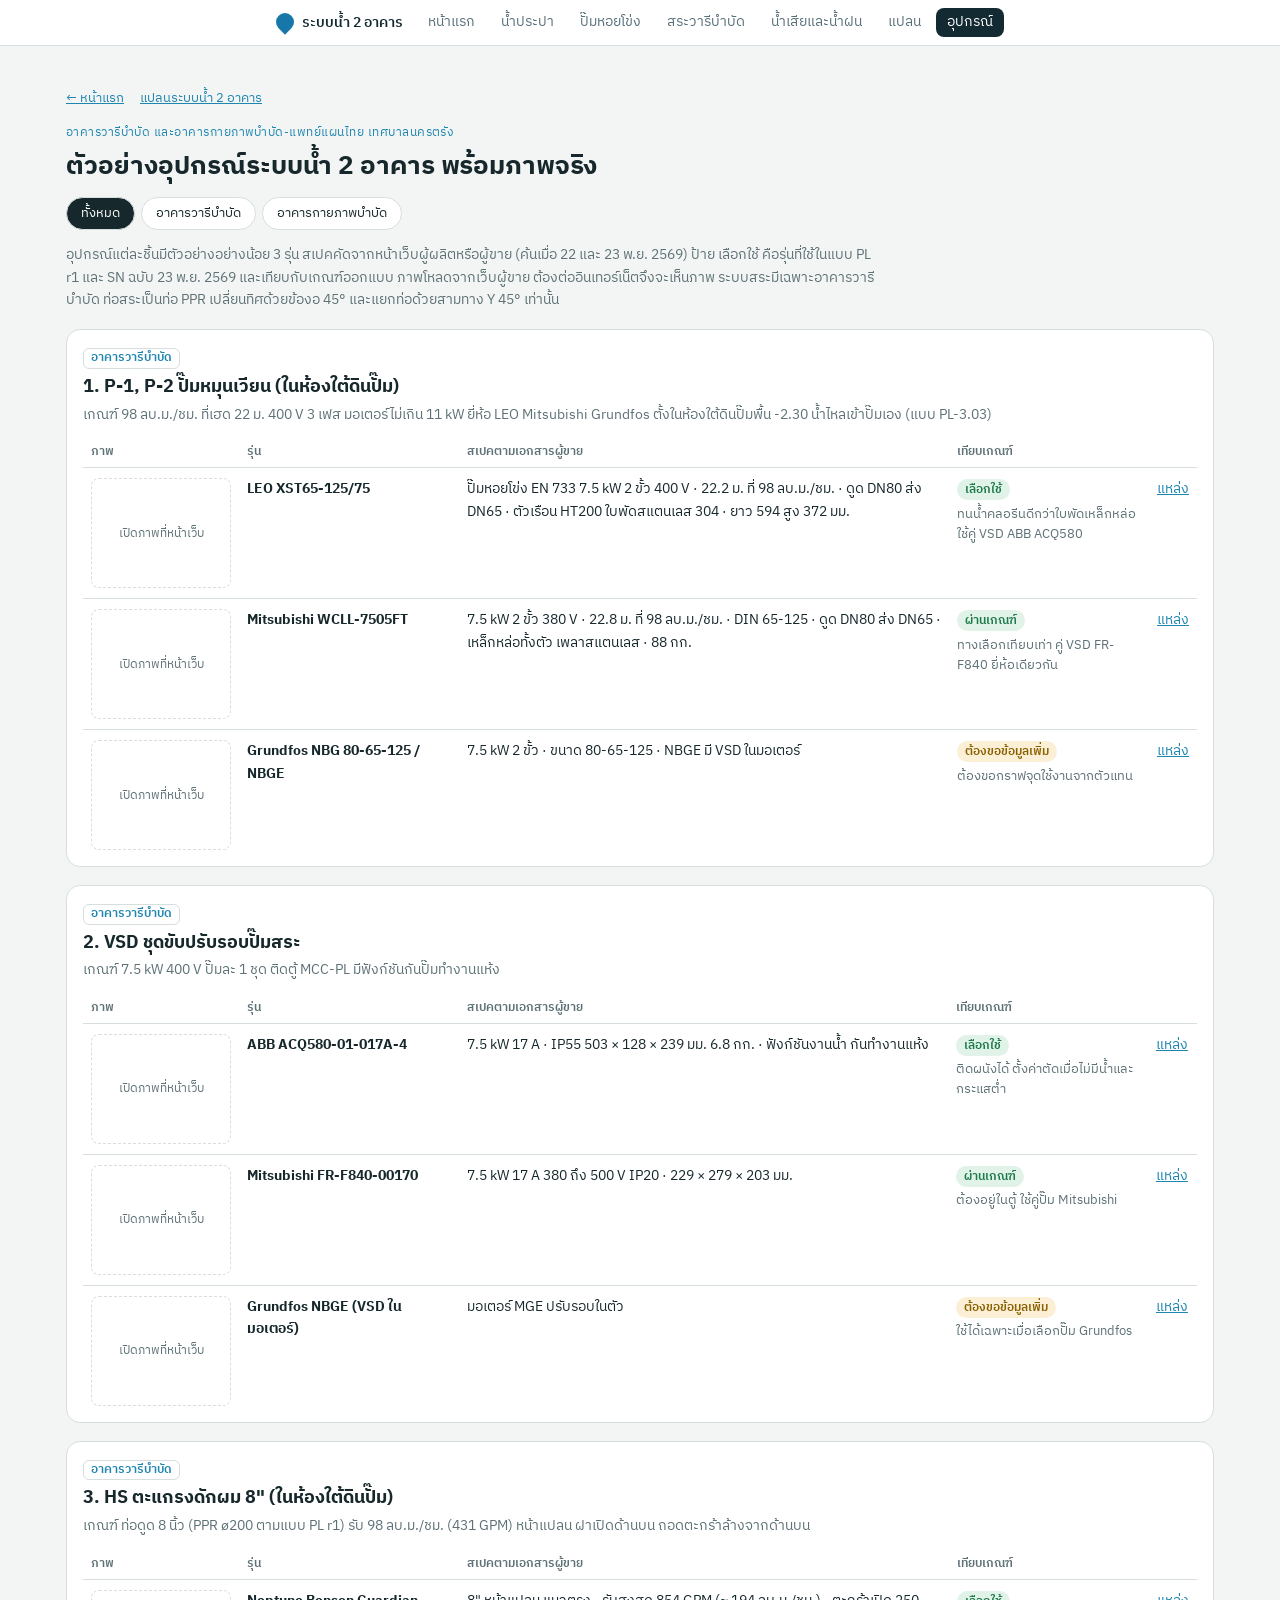
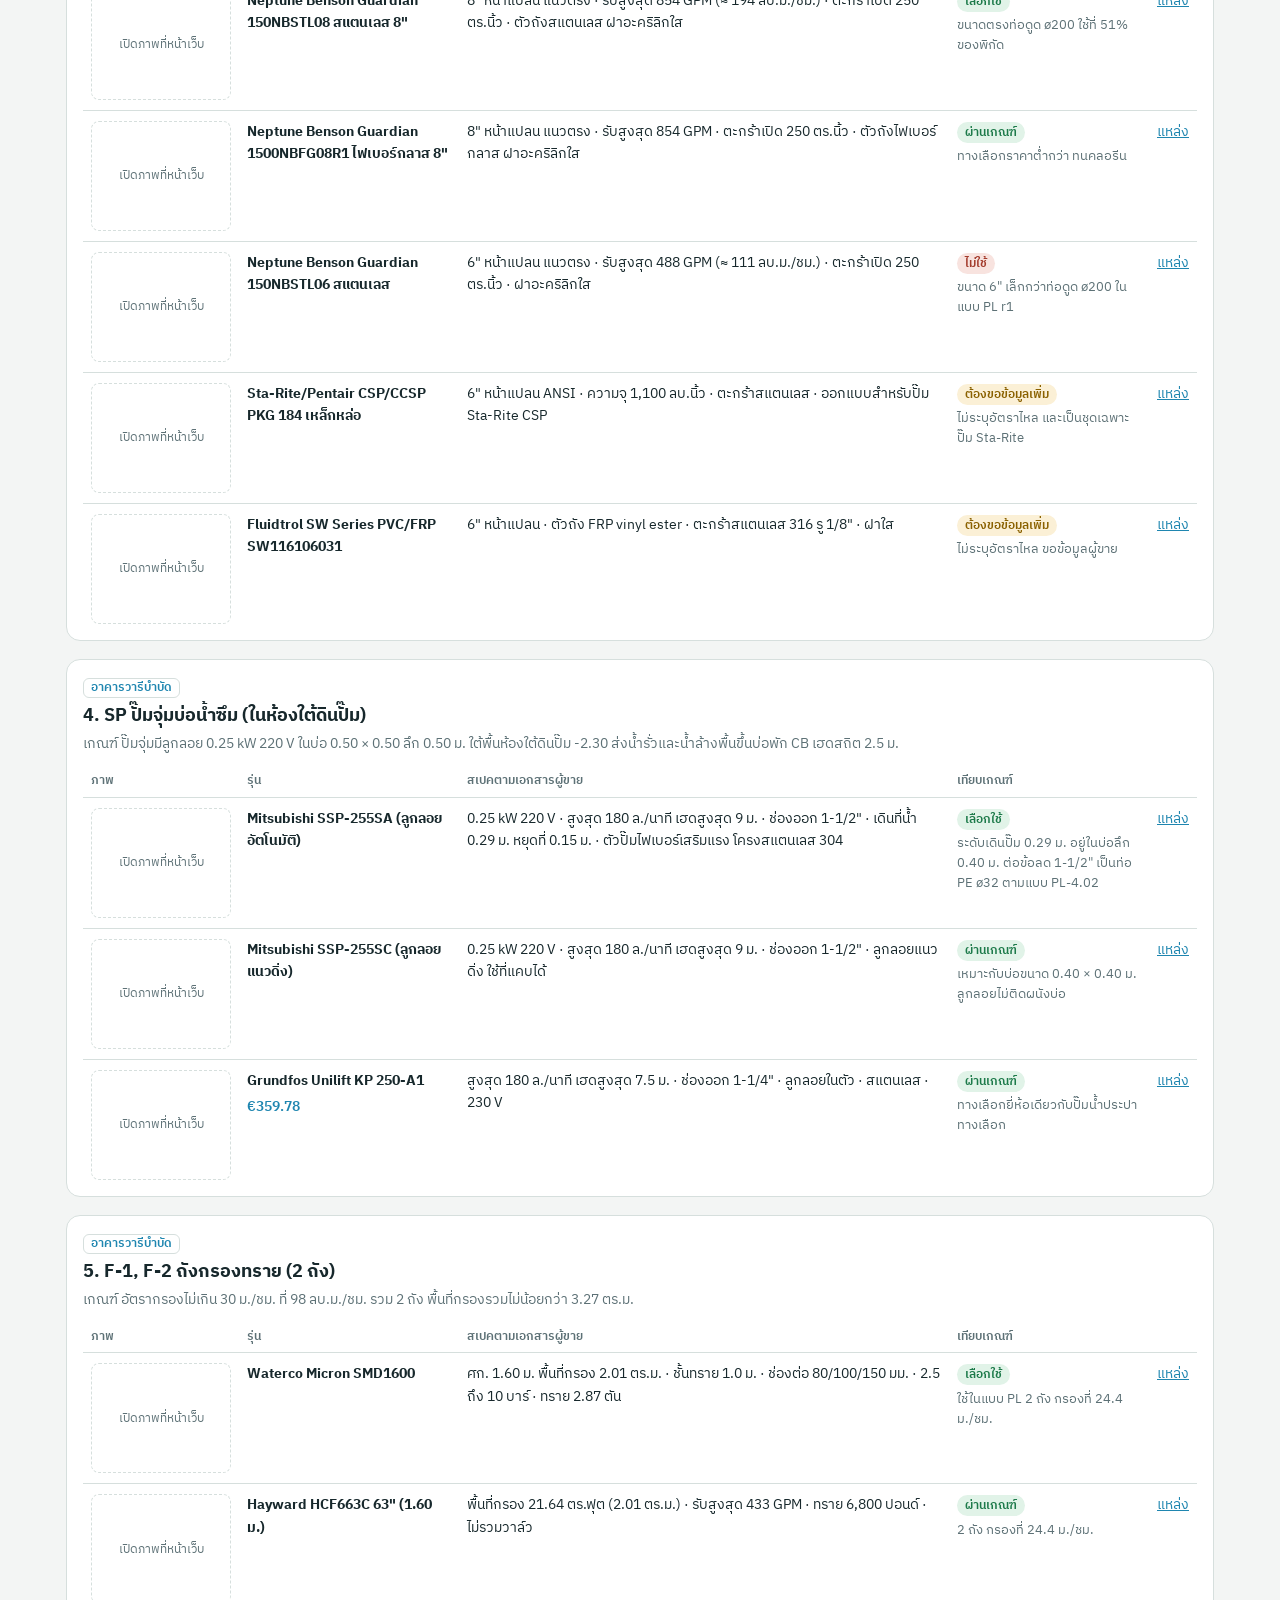
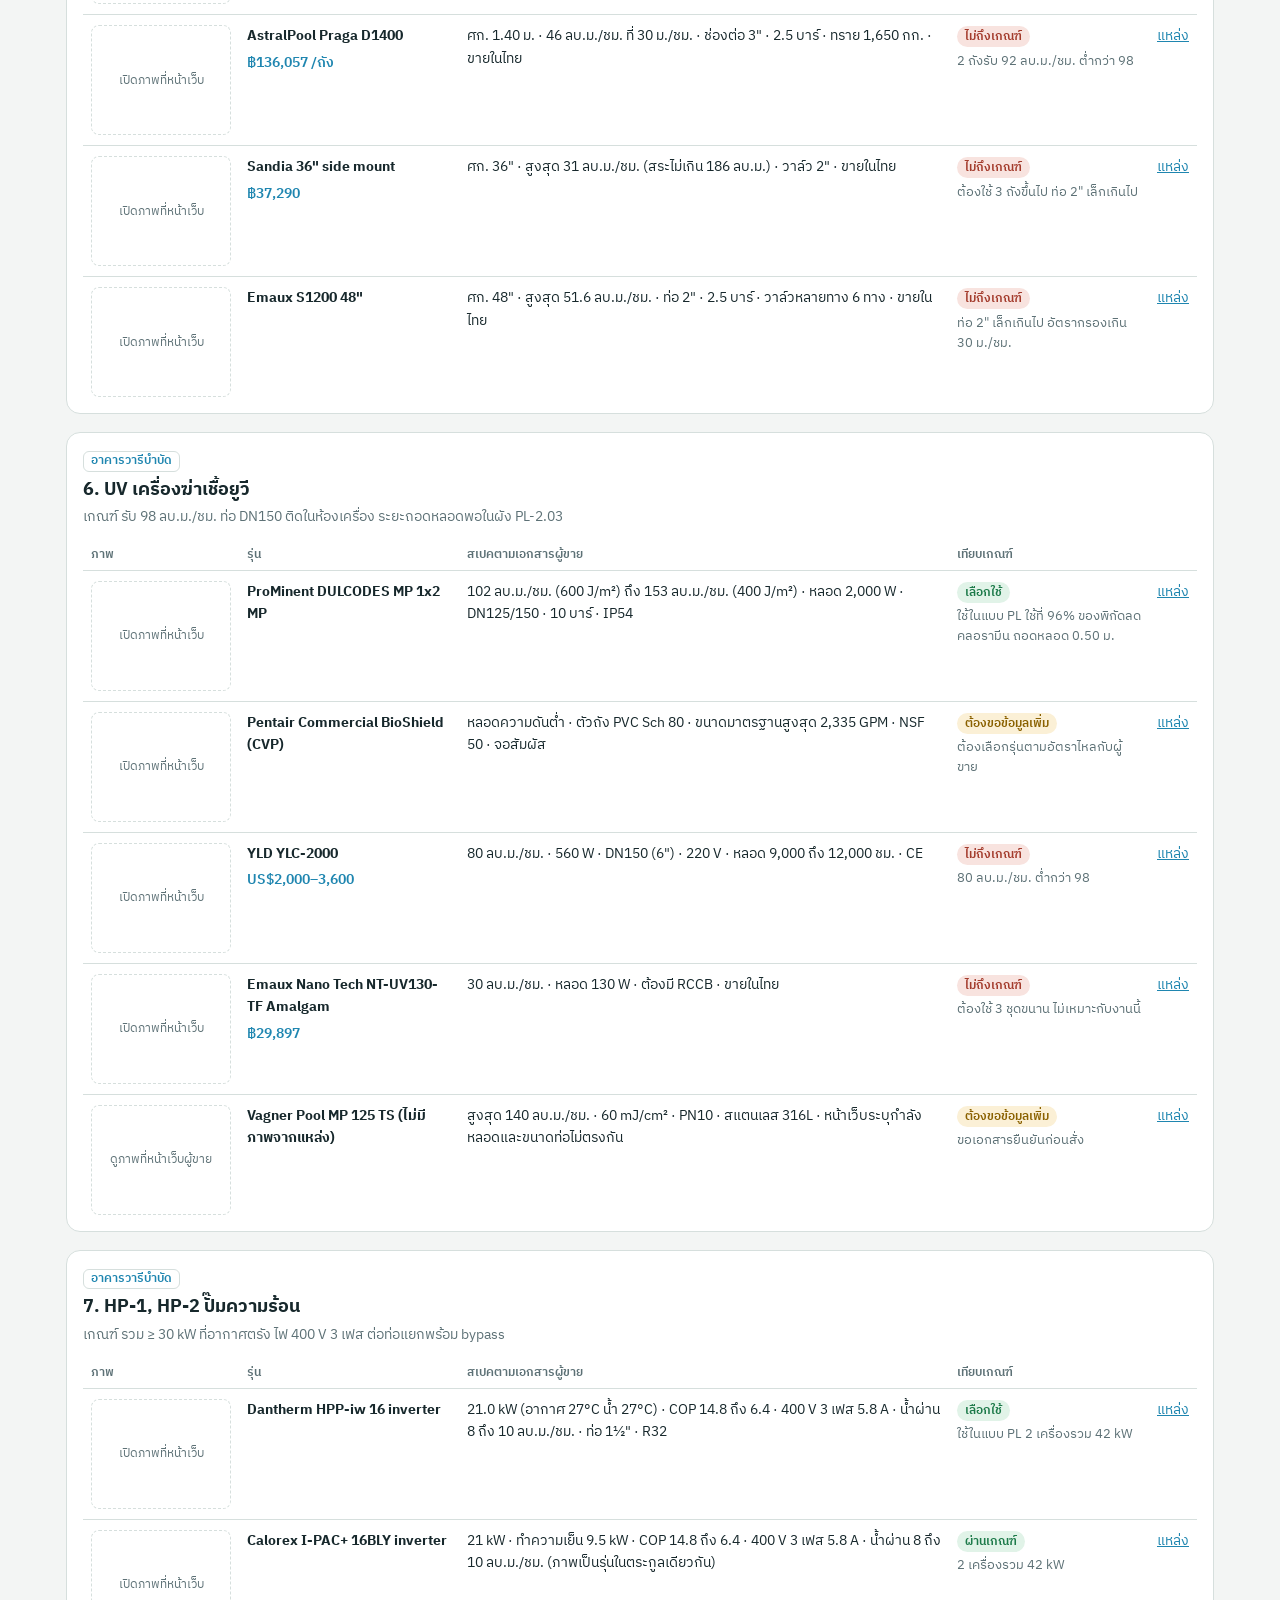
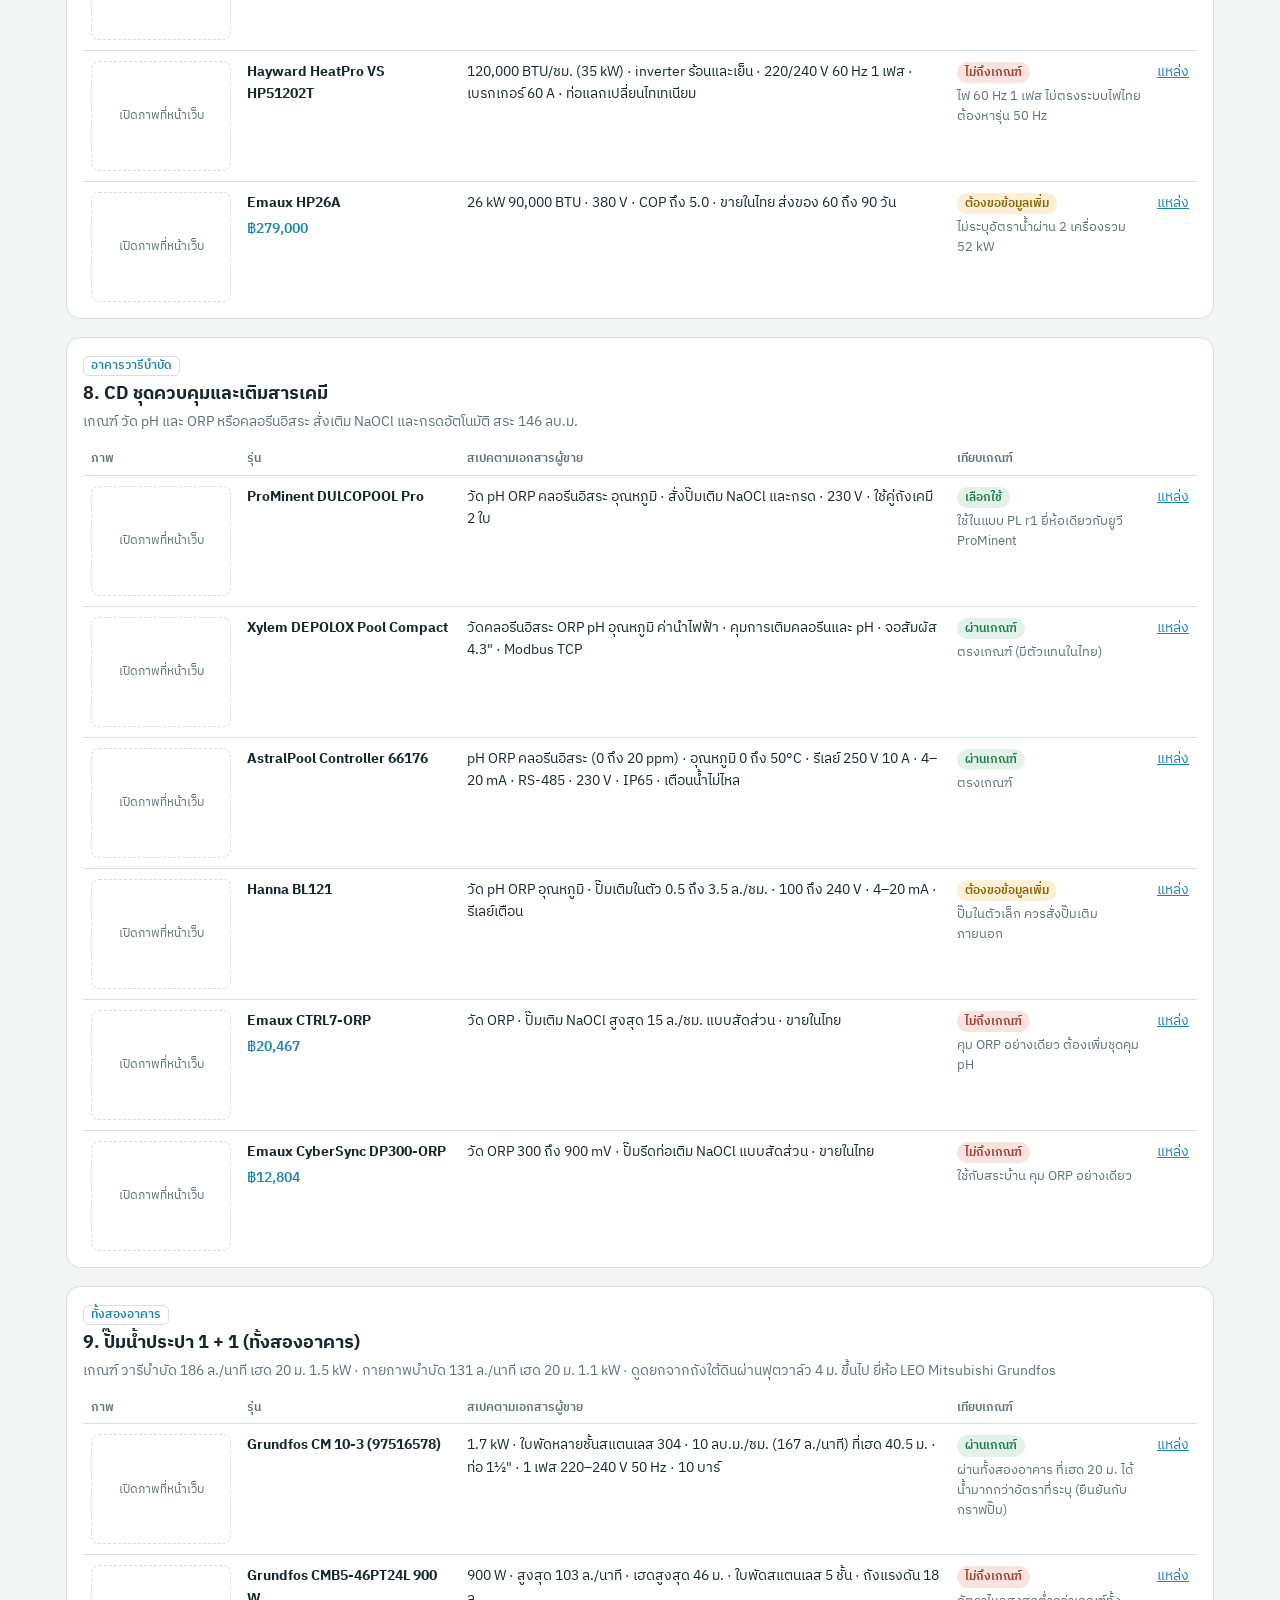
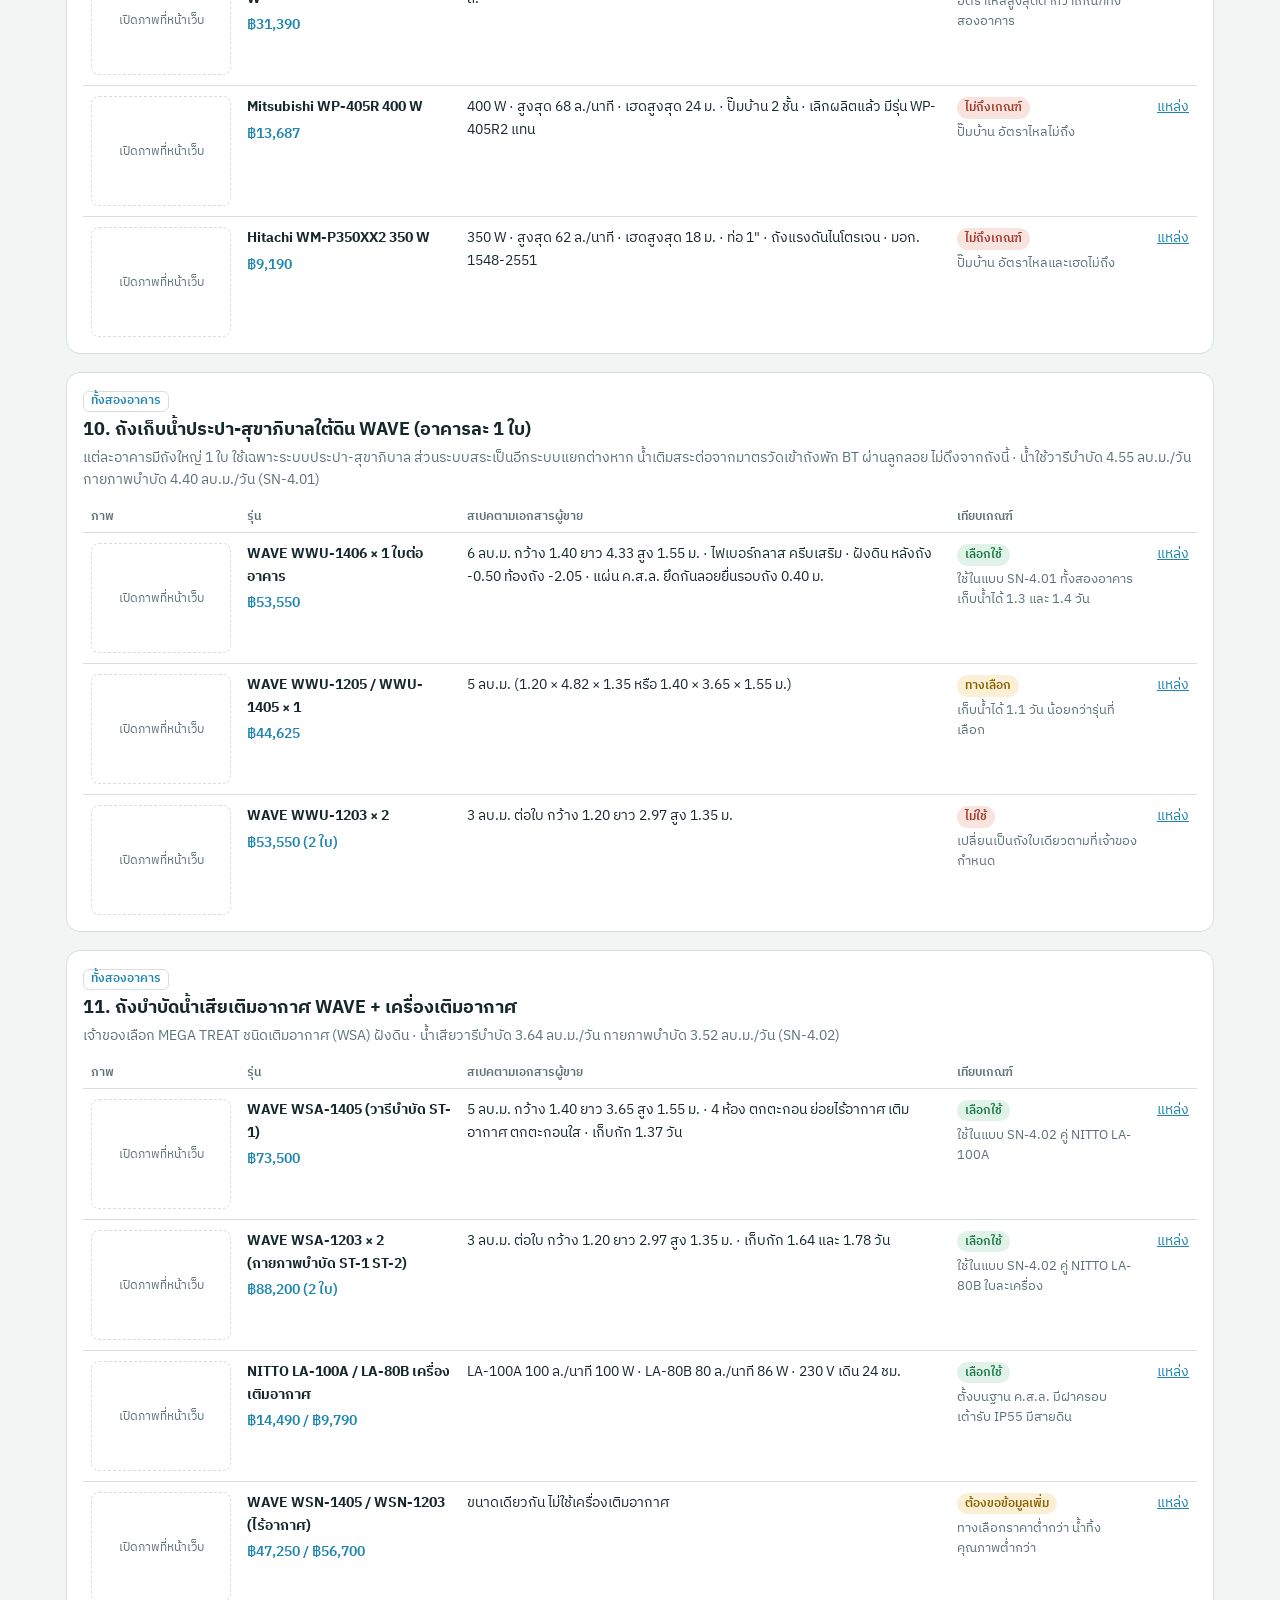
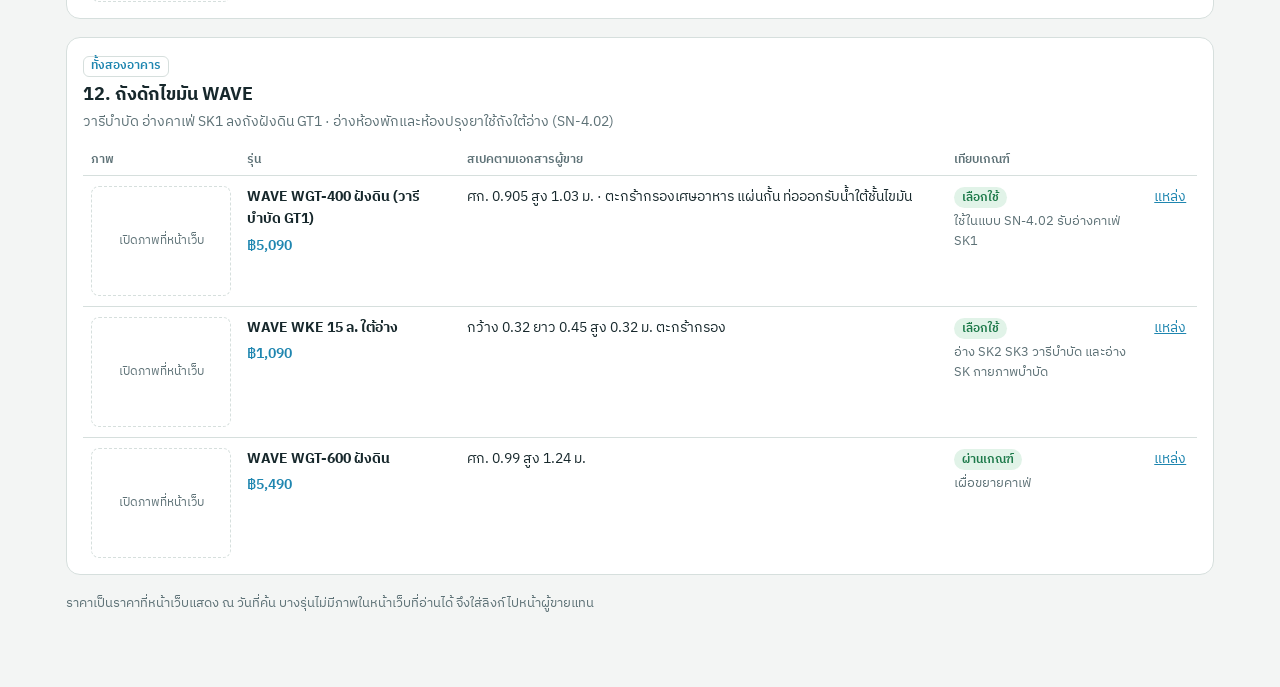
==== commit 7fe941f7: "Add files via upload" ====
--- a/equipment.html
+++ b/equipment.html
@@ -16,8 +16,21 @@
 .tag{display:inline-block;font-size:12px;font-weight:600;padding:1px 8px;border-radius:99px}.ok{color:var(--ok);background:var(--okb)}.no{color:var(--no);background:var(--nob)}.chk{color:var(--chk);background:var(--chkb)}
 a{color:var(--acc)}nav{display:flex;gap:16px;margin-bottom:14px;font-size:13px}.flt{display:flex;flex-wrap:wrap;gap:6px;margin:10px 0 4px}.flt button{font:inherit;font-size:13px;border:1px solid var(--line);background:var(--card);color:var(--ink);border-radius:99px;padding:5px 14px;cursor:pointer}.flt button[aria-pressed=true]{background:var(--ink);color:var(--card)}.bt{display:inline-block;font-size:11.5px;font-weight:600;color:var(--acc);border:1px solid var(--line);border-radius:6px;padding:0 7px;margin-bottom:4px}.note{margin-top:18px;color:var(--mut);font-size:13px}
 @media (max-width:720px){table{min-width:0}thead{display:none}tr{display:grid;grid-template-columns:118px 1fr;gap:4px 12px;padding:12px 0;border-bottom:1px solid var(--line)}tr:last-child{border-bottom:0}td{display:block;border:0;padding:0;width:auto!important}td.pic{grid-row:span 2}td.pic img,.noimg{width:110px;height:90px}td[data-l]{grid-column:1/-1}td[data-l]::before{content:attr(data-l);display:block;font-size:11.5px;color:var(--mut);font-weight:600}td:last-child{grid-column:2}}
-</style></head><body><main>
-<nav><a href="index.html">← Sanitary and Hydro Pool system overview</a><a href="plan.html">แปลนระบบน้ำ 2 อาคาร</a></nav><div class="eb">อาคารวารีบำบัด และอาคารกายภาพบำบัด-แพทย์แผนไทย เทศบาลนครตรัง</div>
+</style></head><body><style>
+.snav{--nv-bg:#ffffff;--nv-ink:#132a33;--nv-mut:#58707a;--nv-line:#d3dfe3;--nv-acc:#1677a8;--nv-hov:#eef4f6}
+@media (prefers-color-scheme:dark){:root:not([data-theme="light"]) .snav{--nv-bg:#122229;--nv-ink:#dcebf0;--nv-mut:#8aa4ad;--nv-line:#24404a;--nv-acc:#47aee0;--nv-hov:#183039}}
+:root[data-theme="dark"] .snav{--nv-bg:#122229;--nv-ink:#dcebf0;--nv-mut:#8aa4ad;--nv-line:#24404a;--nv-acc:#47aee0;--nv-hov:#183039}
+.snav{position:sticky;top:env(safe-area-inset-top,0px);z-index:50;background:var(--nv-bg);border-bottom:1px solid var(--nv-line);
+ padding-left:max(16px,env(safe-area-inset-left,0px));padding-right:max(16px,env(safe-area-inset-right,0px));font-family:"IBM Plex Sans Thai",system-ui,sans-serif}
+.snav .in{max-width:1120px;margin:0 auto;display:flex;align-items:center;gap:4px;overflow-x:auto;padding-block:8px;scrollbar-width:none}
+.snav .brand{font:600 14px "Chakra Petch","IBM Plex Sans Thai",sans-serif;white-space:nowrap;margin-right:10px;color:var(--nv-ink);text-decoration:none;display:flex;gap:8px;align-items:center}
+.snav .brand i{width:18px;height:18px;border-radius:50% 50% 50% 0;transform:rotate(-45deg);background:var(--nv-acc);display:inline-block}
+.snav a.l{white-space:nowrap;font-size:13.5px;line-height:1.4;text-decoration:none;color:var(--nv-mut);padding:5px 11px;border-radius:8px}
+.snav a.l:hover{color:var(--nv-ink);background:var(--nv-hov)}
+.snav a.l.on{color:var(--nv-bg);background:var(--nv-ink)}
+.snav a:focus-visible{outline:2px solid #d9692b;outline-offset:2px}
+</style><nav class="snav" aria-label="หน้าในเว็บไซต์"><div class="in"><a class="brand" href="index.html"><i></i>ระบบน้ำ 2 อาคาร</a><a class="l" href="index.html">หน้าแรก</a><a class="l" href="water.html">น้ำประปา</a><a class="l" href="pumps.html">ปั๊มหอยโข่ง</a><a class="l" href="ระบบน้ำสระวารีบำบัด_ภาพด้านข้าง.html">สระวารีบำบัด</a><a class="l" href="sanitary.html">น้ำเสียและน้ำฝน</a><a class="l" href="plan.html">แปลน</a><a class="l on" href="equipment.html" aria-current="page">อุปกรณ์</a></div></nav><main>
+<nav><a href="index.html">← หน้าแรก</a><a href="plan.html">แปลนระบบน้ำ 2 อาคาร</a></nav><div class="eb">อาคารวารีบำบัด และอาคารกายภาพบำบัด-แพทย์แผนไทย เทศบาลนครตรัง</div>
 <h1>ตัวอย่างอุปกรณ์ระบบน้ำ 2 อาคาร พร้อมภาพจริง</h1>
 <div class="flt" role="group"><button data-f="all" aria-pressed="true">ทั้งหมด</button><button data-f="hydro" aria-pressed="false">อาคารวารีบำบัด</button><button data-f="health" aria-pressed="false">อาคารกายภาพบำบัด</button></div>
 <p class="lead">อุปกรณ์แต่ละชิ้นมีตัวอย่างอย่างน้อย 3 รุ่น สเปคคัดจากหน้าเว็บผู้ผลิตหรือผู้ขาย (ค้นเมื่อ 22 และ 23 พ.ย. 2569) ป้าย เลือกใช้ คือรุ่นที่ใช้ในแบบ PL r1 และ SN ฉบับ 23 พ.ย. 2569 และเทียบกับเกณฑ์ออกแบบ ภาพโหลดจากเว็บผู้ขาย ต้องต่ออินเทอร์เน็ตจึงจะเห็นภาพ ระบบสระมีเฉพาะอาคารวารีบำบัด ท่อสระเป็นท่อ PPR เปลี่ยนทิศด้วยข้องอ 45° และแยกท่อด้วยสามทาง Y 45° เท่านั้น</p>
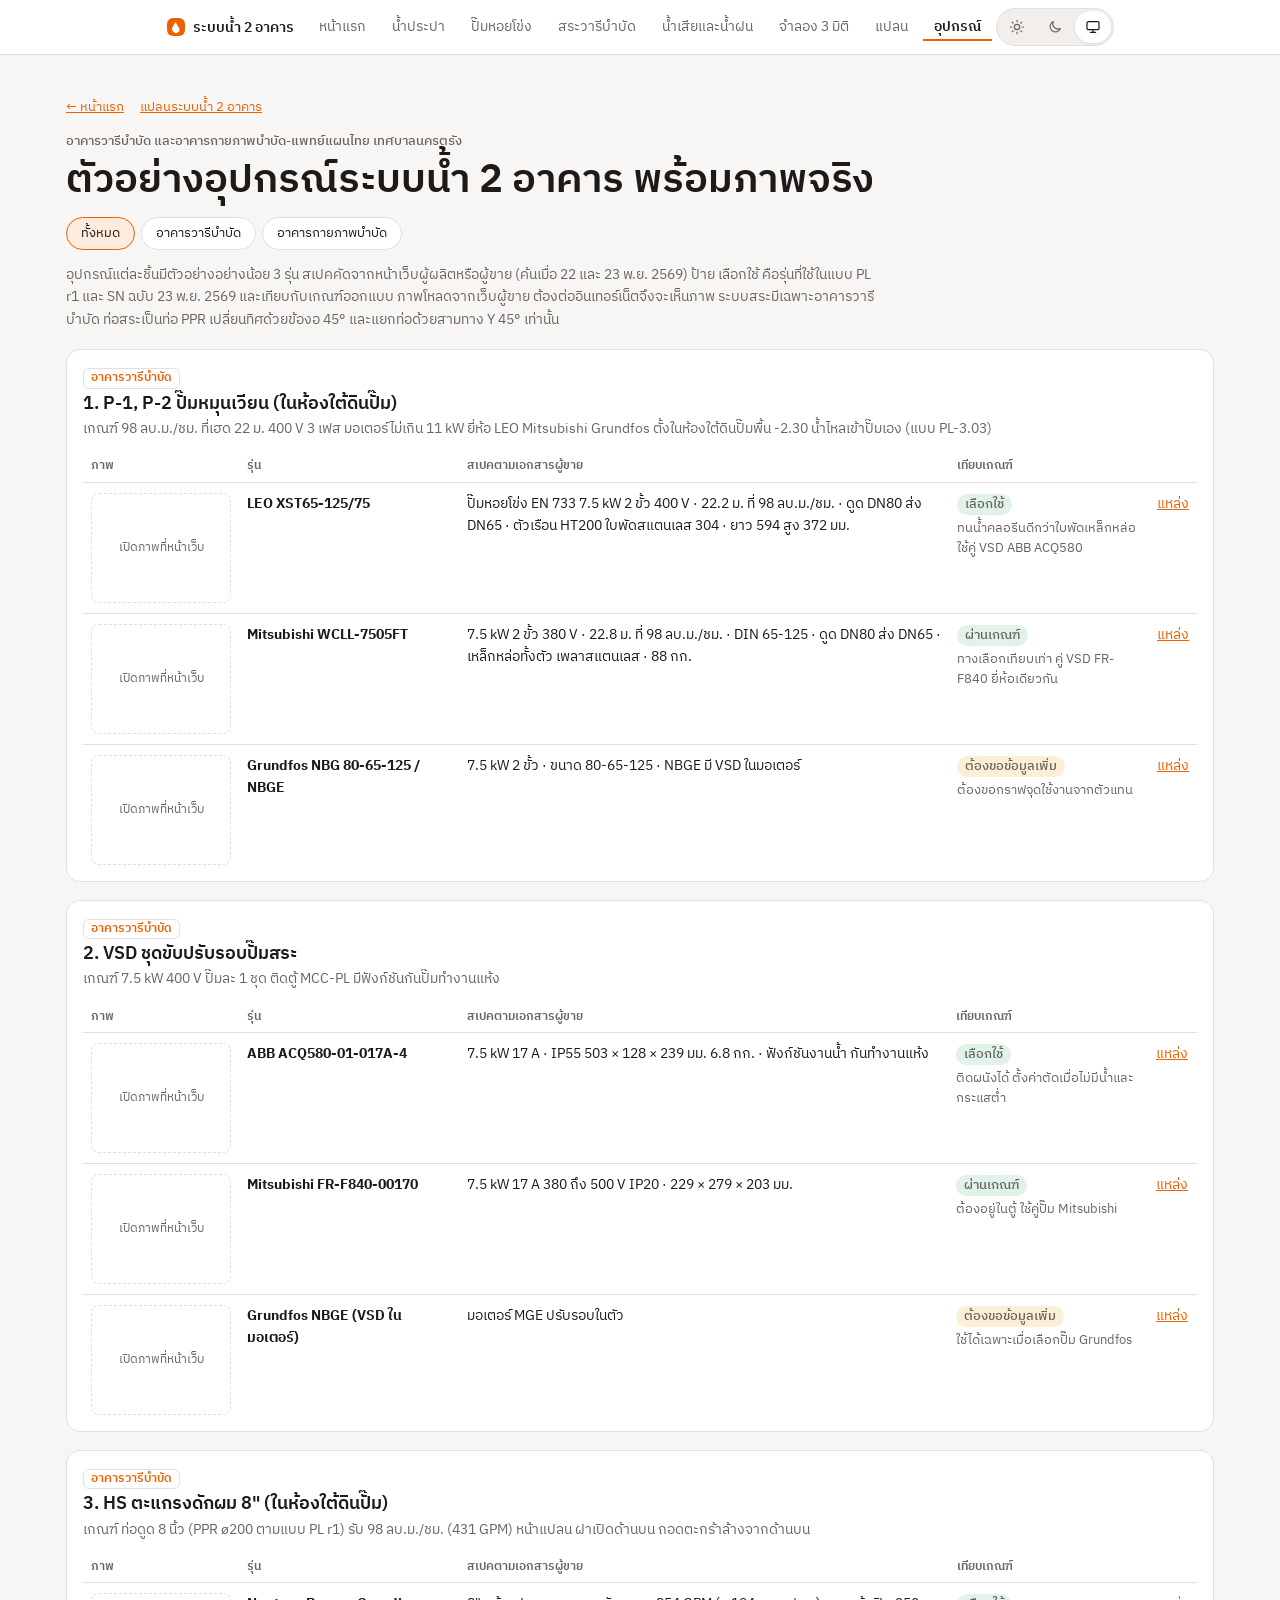
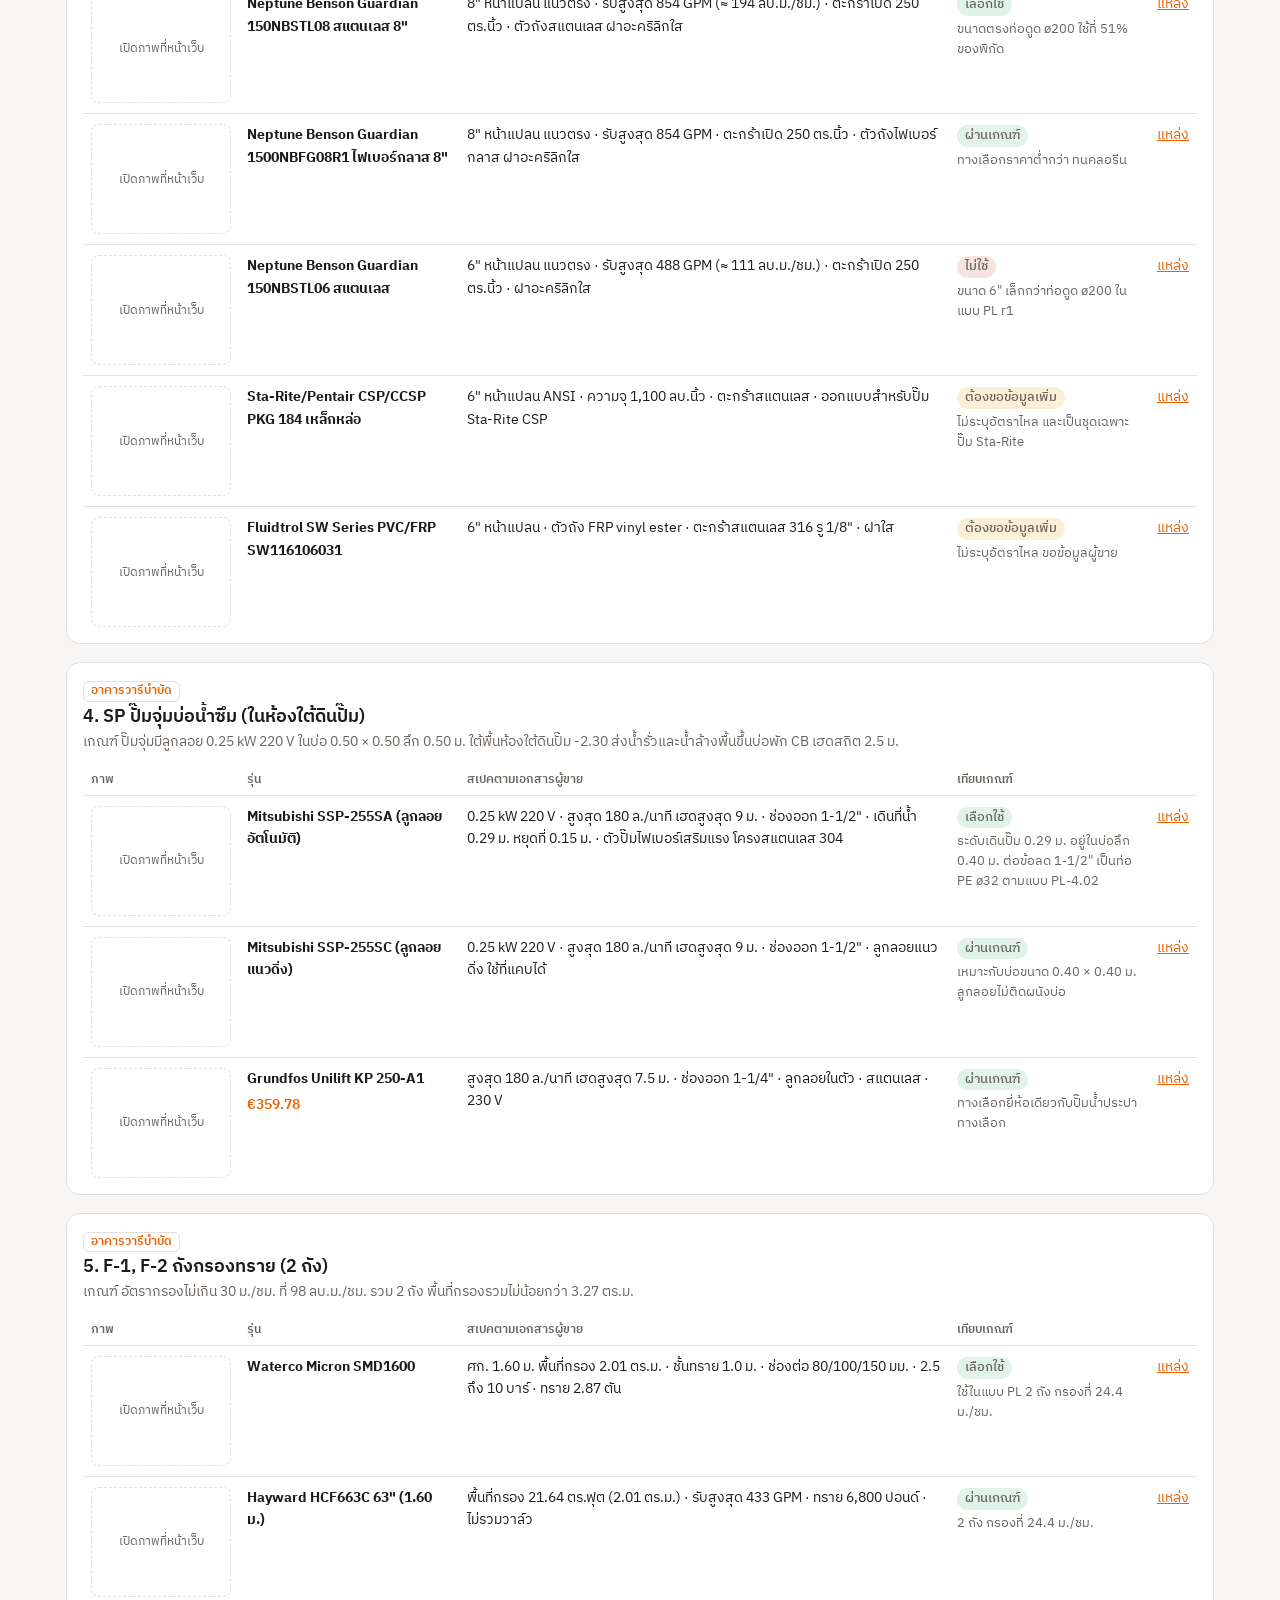
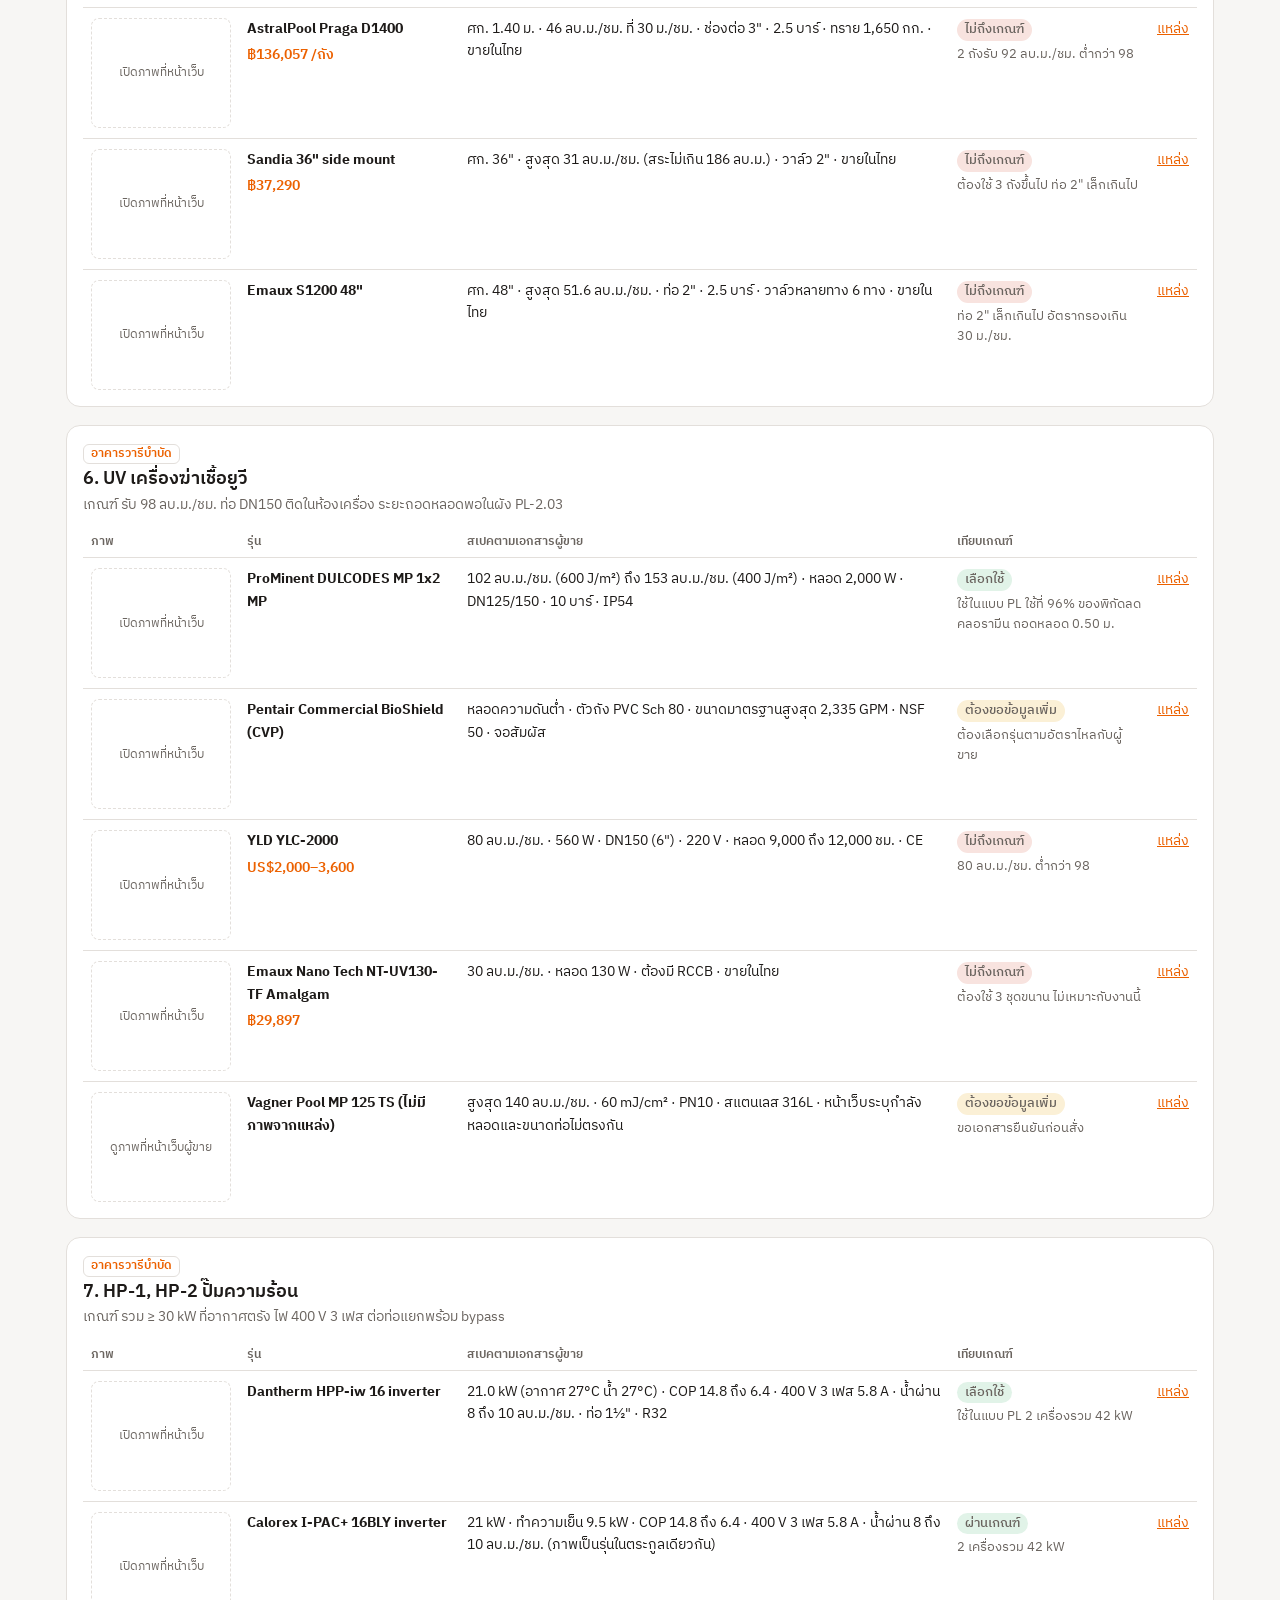
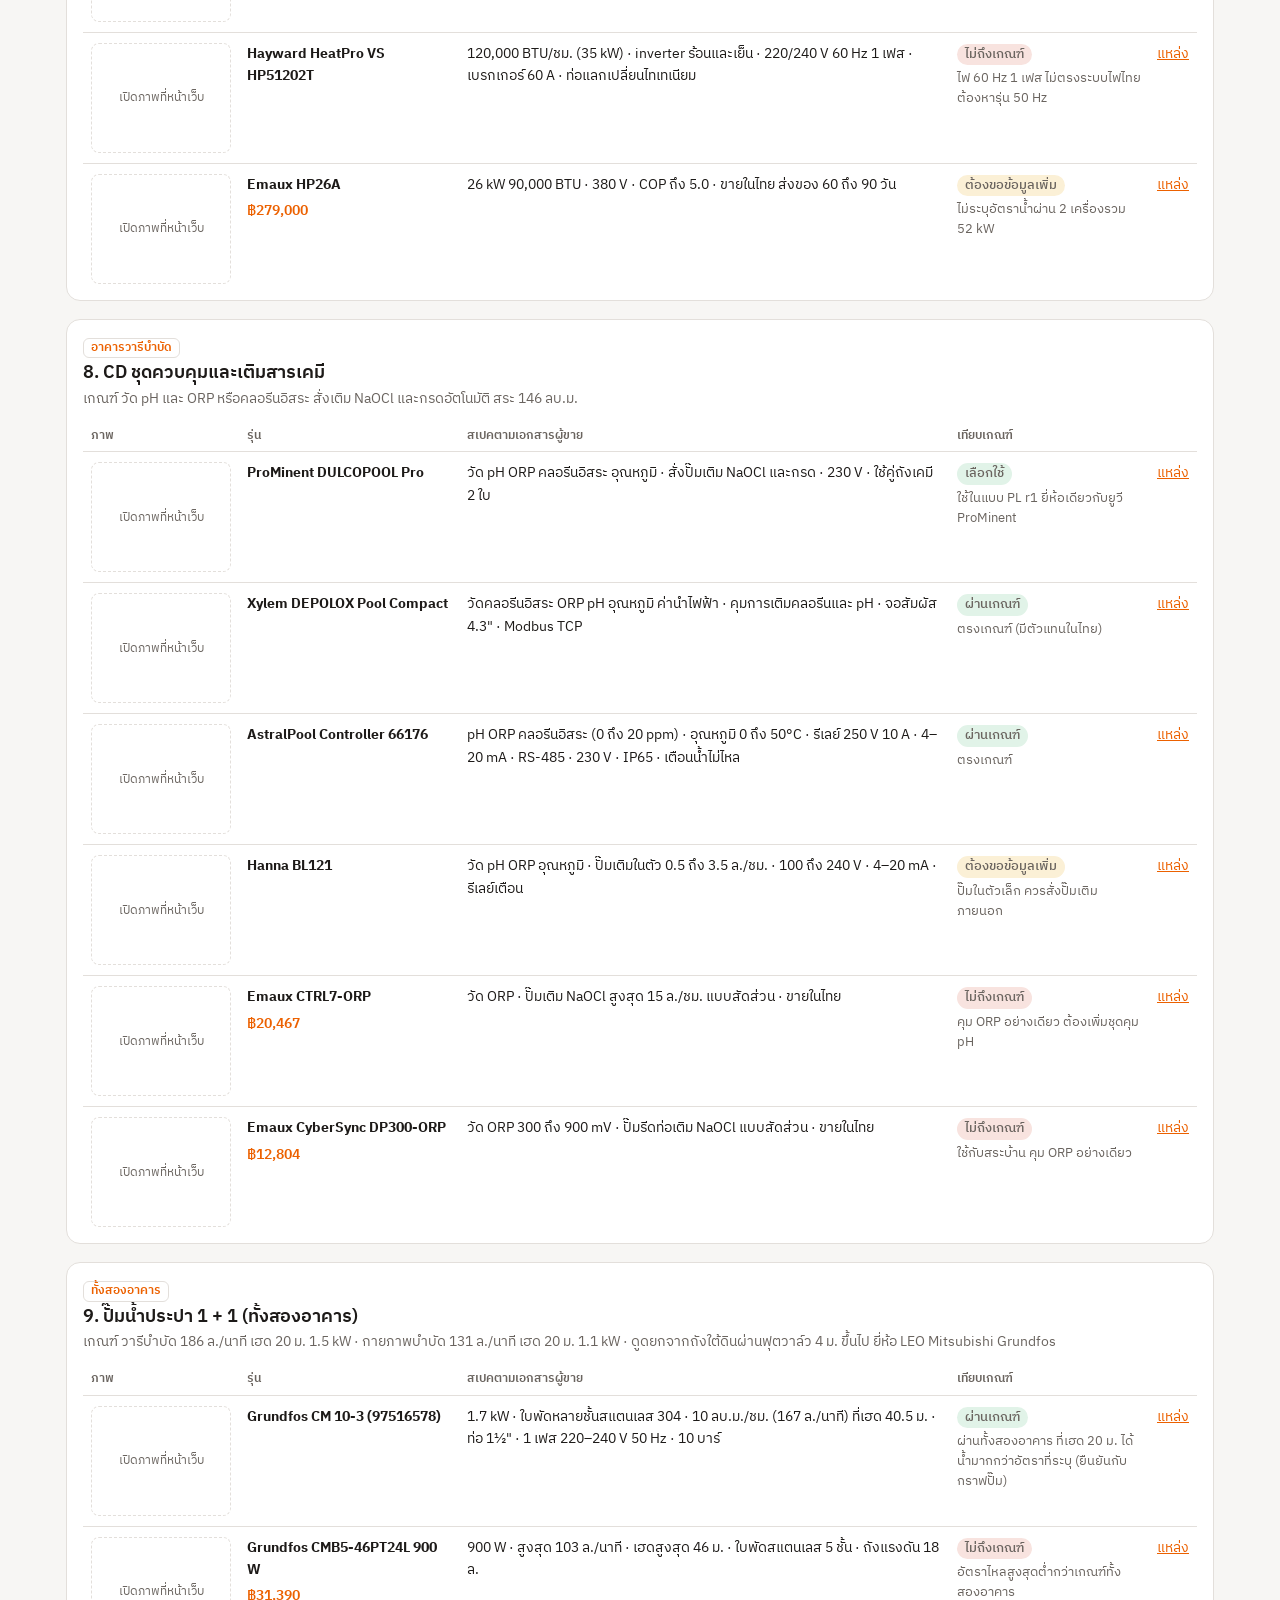
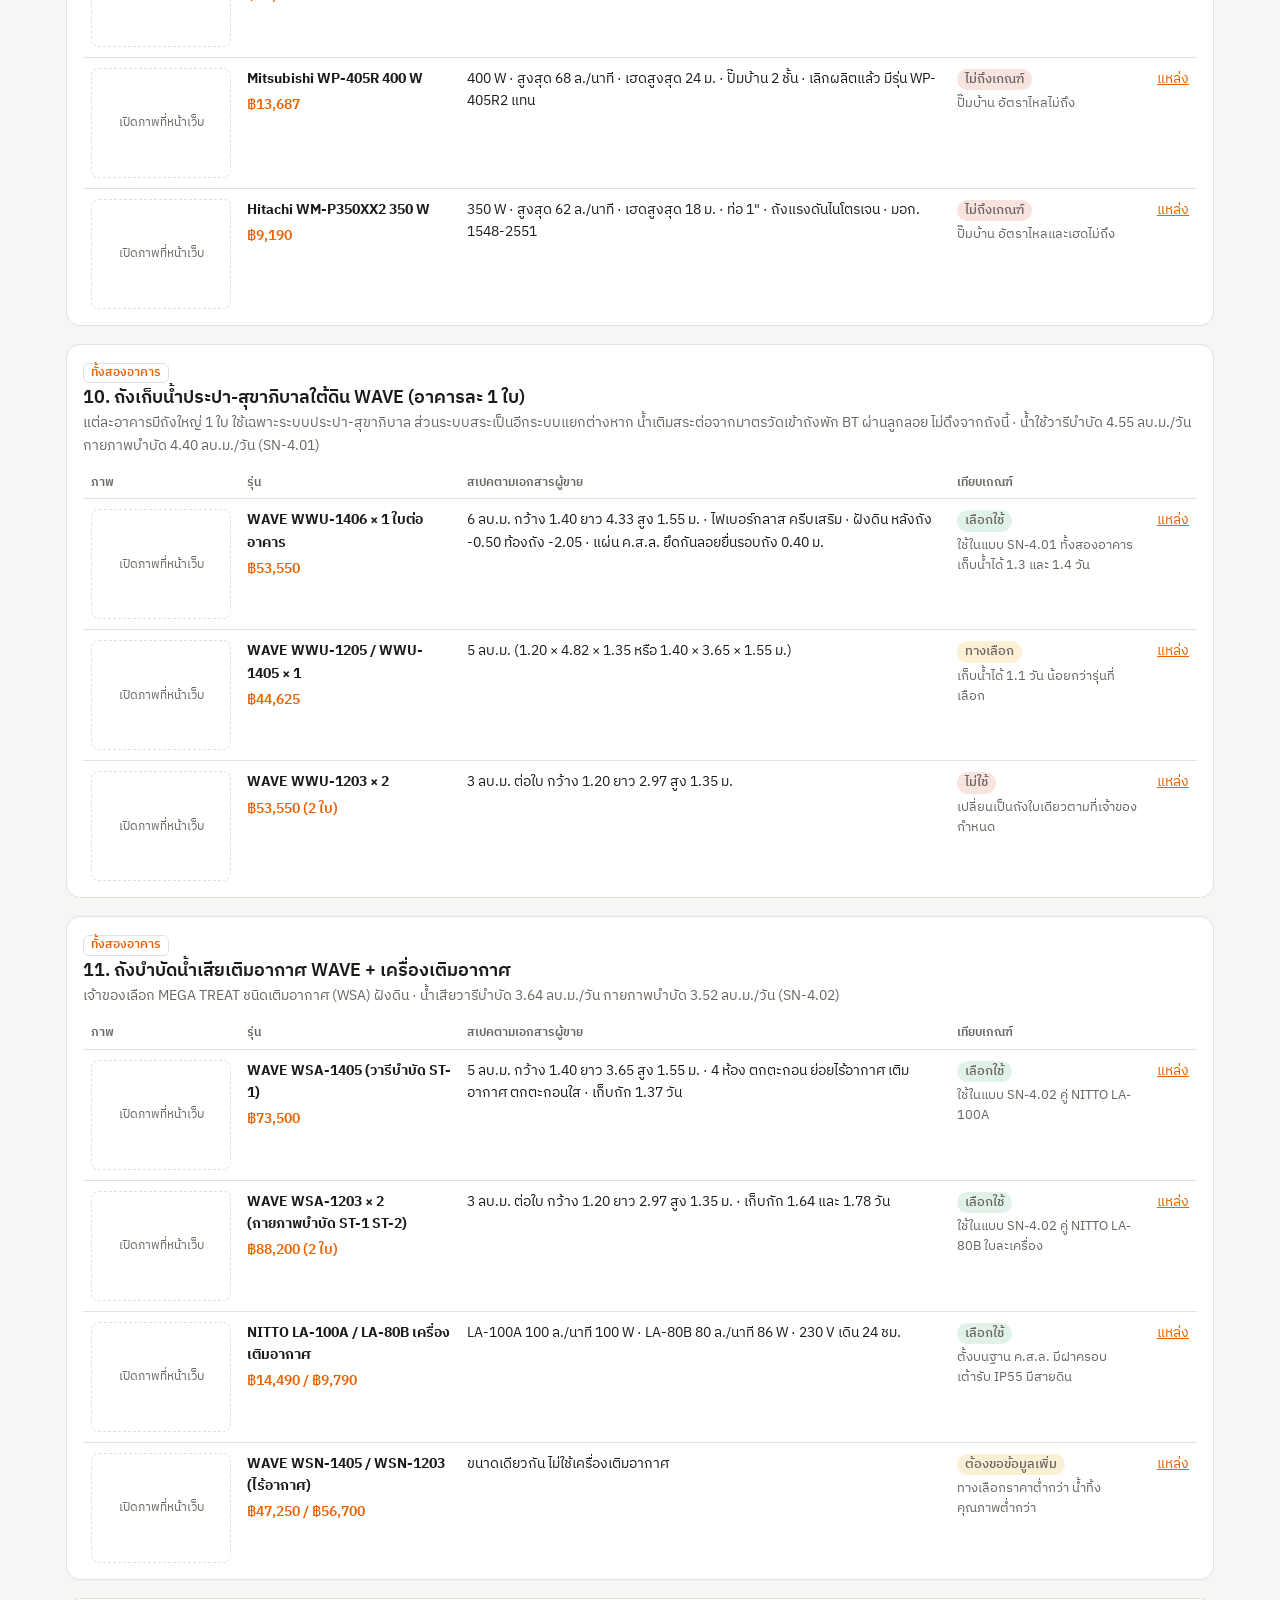
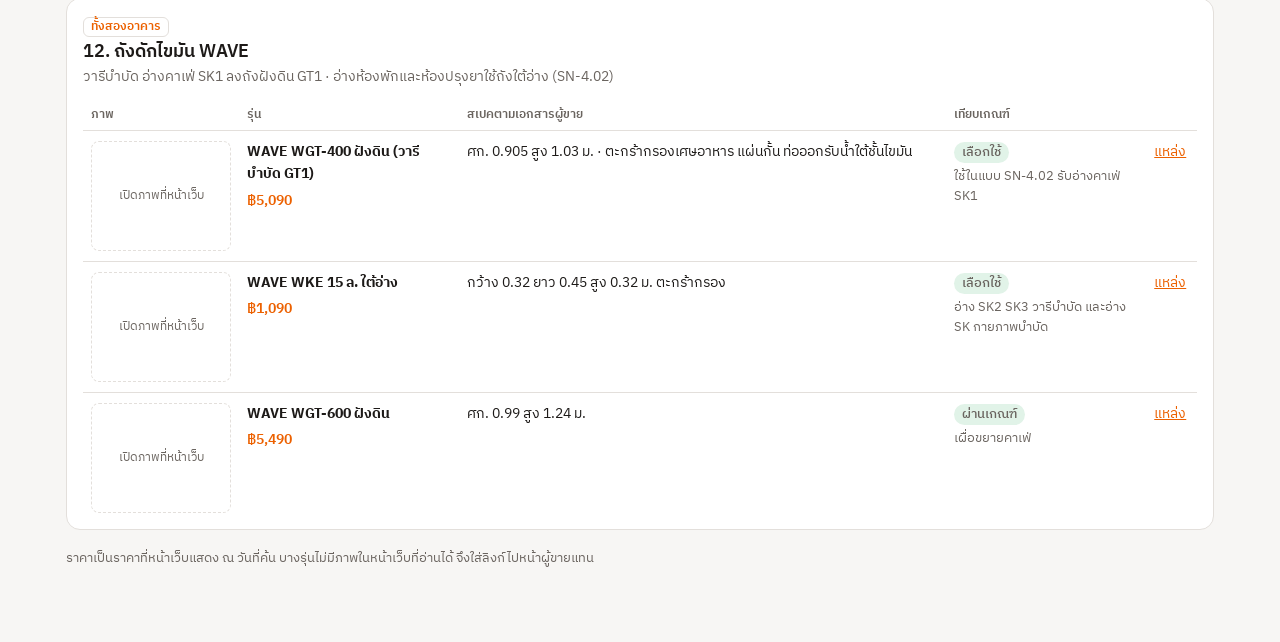
==== commit bf6a8e6a: "Add files via upload" ====
--- a/equipment.html
+++ b/equipment.html
@@ -16,7 +16,7 @@
 .tag{display:inline-block;font-size:12px;font-weight:600;padding:1px 8px;border-radius:99px}.ok{color:var(--ok);background:var(--okb)}.no{color:var(--no);background:var(--nob)}.chk{color:var(--chk);background:var(--chkb)}
 a{color:var(--acc)}nav{display:flex;gap:16px;margin-bottom:14px;font-size:13px}.flt{display:flex;flex-wrap:wrap;gap:6px;margin:10px 0 4px}.flt button{font:inherit;font-size:13px;border:1px solid var(--line);background:var(--card);color:var(--ink);border-radius:99px;padding:5px 14px;cursor:pointer}.flt button[aria-pressed=true]{background:var(--ink);color:var(--card)}.bt{display:inline-block;font-size:11.5px;font-weight:600;color:var(--acc);border:1px solid var(--line);border-radius:6px;padding:0 7px;margin-bottom:4px}.note{margin-top:18px;color:var(--mut);font-size:13px}
 @media (max-width:720px){table{min-width:0}thead{display:none}tr{display:grid;grid-template-columns:118px 1fr;gap:4px 12px;padding:12px 0;border-bottom:1px solid var(--line)}tr:last-child{border-bottom:0}td{display:block;border:0;padding:0;width:auto!important}td.pic{grid-row:span 2}td.pic img,.noimg{width:110px;height:90px}td[data-l]{grid-column:1/-1}td[data-l]::before{content:attr(data-l);display:block;font-size:11.5px;color:var(--mut);font-weight:600}td:last-child{grid-column:2}}
-</style></head><body><style>
+</style><script>try{var t=localStorage.getItem('w2b-theme');if(t&&t!=='auto')document.documentElement.setAttribute('data-theme',t)}catch(e){}</script><meta property="og:title" content="ระบบน้ำ 2 อาคาร เทศบาลนครตรัง"><meta property="og:description" content="ระบบประปา สระวารีบำบัด น้ำเสีย พร้อมภาพตัด 3 มิติและการจำลองการทำงาน"><meta property="og:type" content="website"><meta property="og:image" content="https://woxahqoffice.github.io/sanitary-hydro-pool-overview/og-cover.jpg"><meta name="twitter:card" content="summary_large_image"><link rel="manifest" href="manifest.webmanifest"><meta name="theme-color" content="#ffffff"><meta name="apple-mobile-web-app-capable" content="yes"><meta name="mobile-web-app-capable" content="yes"><meta name="apple-mobile-web-app-status-bar-style" content="default"><meta name="apple-mobile-web-app-title" content="ระบบน้ำตรัง"><link rel="apple-touch-icon" href="apple-touch-icon.png"><link rel="icon" href="icon-192.png" type="image/png"></head><body><style>
 .snav{--nv-bg:#ffffff;--nv-ink:#132a33;--nv-mut:#58707a;--nv-line:#d3dfe3;--nv-acc:#1677a8;--nv-hov:#eef4f6}
 @media (prefers-color-scheme:dark){:root:not([data-theme="light"]) .snav{--nv-bg:#122229;--nv-ink:#dcebf0;--nv-mut:#8aa4ad;--nv-line:#24404a;--nv-acc:#47aee0;--nv-hov:#183039}}
 :root[data-theme="dark"] .snav{--nv-bg:#122229;--nv-ink:#dcebf0;--nv-mut:#8aa4ad;--nv-line:#24404a;--nv-acc:#47aee0;--nv-hov:#183039}
@@ -29,11 +29,11 @@
 .snav a.l:hover{color:var(--nv-ink);background:var(--nv-hov)}
 .snav a.l.on{color:var(--nv-bg);background:var(--nv-ink)}
 .snav a:focus-visible{outline:2px solid #d9692b;outline-offset:2px}
-</style><nav class="snav" aria-label="หน้าในเว็บไซต์"><div class="in"><a class="brand" href="index.html"><i></i>ระบบน้ำ 2 อาคาร</a><a class="l" href="index.html">หน้าแรก</a><a class="l" href="water.html">น้ำประปา</a><a class="l" href="pumps.html">ปั๊มหอยโข่ง</a><a class="l" href="ระบบน้ำสระวารีบำบัด_ภาพด้านข้าง.html">สระวารีบำบัด</a><a class="l" href="sanitary.html">น้ำเสียและน้ำฝน</a><a class="l" href="plan.html">แปลน</a><a class="l on" href="equipment.html" aria-current="page">อุปกรณ์</a></div></nav><main>
+</style><nav class="snav" aria-label="หน้าในเว็บไซต์"><div class="in"><a class="brand" href="index.html"><i></i>ระบบน้ำ 2 อาคาร</a><a class="l" href="index.html">หน้าแรก</a><a class="l" href="water.html">น้ำประปา</a><a class="l" href="pumps.html">ปั๊มหอยโข่ง</a><a class="l" href="ระบบน้ำสระวารีบำบัด_ภาพด้านข้าง.html">สระวารีบำบัด</a><a class="l" href="sanitary.html">น้ำเสียและน้ำฝน</a><a class="l" href="sim.html">จำลอง 3 มิติ</a><a class="l" href="plan.html">แปลน</a><a class="l on" href="equipment.html" aria-current="page">อุปกรณ์</a></div></nav><main>
 <nav><a href="index.html">← หน้าแรก</a><a href="plan.html">แปลนระบบน้ำ 2 อาคาร</a></nav><div class="eb">อาคารวารีบำบัด และอาคารกายภาพบำบัด-แพทย์แผนไทย เทศบาลนครตรัง</div>
 <h1>ตัวอย่างอุปกรณ์ระบบน้ำ 2 อาคาร พร้อมภาพจริง</h1>
 <div class="flt" role="group"><button data-f="all" aria-pressed="true">ทั้งหมด</button><button data-f="hydro" aria-pressed="false">อาคารวารีบำบัด</button><button data-f="health" aria-pressed="false">อาคารกายภาพบำบัด</button></div>
 <p class="lead">อุปกรณ์แต่ละชิ้นมีตัวอย่างอย่างน้อย 3 รุ่น สเปคคัดจากหน้าเว็บผู้ผลิตหรือผู้ขาย (ค้นเมื่อ 22 และ 23 พ.ย. 2569) ป้าย เลือกใช้ คือรุ่นที่ใช้ในแบบ PL r1 และ SN ฉบับ 23 พ.ย. 2569 และเทียบกับเกณฑ์ออกแบบ ภาพโหลดจากเว็บผู้ขาย ต้องต่ออินเทอร์เน็ตจึงจะเห็นภาพ ระบบสระมีเฉพาะอาคารวารีบำบัด ท่อสระเป็นท่อ PPR เปลี่ยนทิศด้วยข้องอ 45° และแยกท่อด้วยสามทาง Y 45° เท่านั้น</p>
 <section data-b="hydro"><div class="bt hydro">อาคารวารีบำบัด</div><h2>1. P-1, P-2 ปั๊มหมุนเวียน (ในห้องใต้ดินปั๊ม)</h2><p class="crit">เกณฑ์ 98 ลบ.ม./ชม. ที่เฮด 22 ม. 400 V 3 เฟส มอเตอร์ไม่เกิน 11 kW ยี่ห้อ LEO Mitsubishi Grundfos ตั้งในห้องใต้ดินปั๊มพื้น -2.30 น้ำไหลเข้าปั๊มเอง (แบบ PL-3.03)</p><div class="tw"><table><thead><tr><th>ภาพ</th><th>รุ่น</th><th>สเปคตามเอกสารผู้ขาย</th><th>เทียบเกณฑ์</th><th></th></tr></thead><tbody><tr><td class="pic"><img src="https://leopump.com/en/bocupload/2023/07/18/XST-standard-centrifugal-pump.png" alt="LEO XST65-125/75" loading="lazy" referrerpolicy="no-referrer" onerror="this.replaceWith(Object.assign(document.createElement('a'),{href:'https://www.engeldot.nl/_clientfiles/Docs/LEO%20XST%20datasheet.pdf',target:'_blank',textContent:'เปิดภาพที่หน้าเว็บ',className:'noimg'}))"></td><td><b>LEO XST65-125/75</b></td><td data-l="สเปคตามเอกสารผู้ขาย">ปั๊มหอยโข่ง EN 733 7.5 kW 2 ขั้ว 400 V · 22.2 ม. ที่ 98 ลบ.ม./ชม. · ดูด DN80 ส่ง DN65 · ตัวเรือน HT200 ใบพัดสแตนเลส 304 · ยาว 594 สูง 372 มม.</td><td data-l="เทียบเกณฑ์"><span class="tag ok">เลือกใช้</span><div class="nt">ทนน้ำคลอรีนดีกว่าใบพัดเหล็กหล่อ ใช้คู่ VSD ABB ACQ580</div></td><td><a href="https://www.engeldot.nl/_clientfiles/Docs/LEO%20XST%20datasheet.pdf" target="_blank">แหล่ง</a></td></tr><tr><td class="pic"><img src="https://store.toolsheep.com/wp-content/uploads/2023/07/Centrifugal-pump-MITSUBISHI-WCLL-Series.png" alt="Mitsubishi WCLL-7505FT" loading="lazy" referrerpolicy="no-referrer" onerror="this.replaceWith(Object.assign(document.createElement('a'),{href:'https://www.meath-co.com/web/es-mit/UploadFile/CatalogueLandpump.pdf',target:'_blank',textContent:'เปิดภาพที่หน้าเว็บ',className:'noimg'}))"></td><td><b>Mitsubishi WCLL-7505FT</b></td><td data-l="สเปคตามเอกสารผู้ขาย">7.5 kW 2 ขั้ว 380 V · 22.8 ม. ที่ 98 ลบ.ม./ชม. · DIN 65-125 · ดูด DN80 ส่ง DN65 · เหล็กหล่อทั้งตัว เพลาสแตนเลส · 88 กก.</td><td data-l="เทียบเกณฑ์"><span class="tag ok">ผ่านเกณฑ์</span><div class="nt">ทางเลือกเทียบเท่า คู่ VSD FR-F840 ยี่ห้อเดียวกัน</div></td><td><a href="https://www.meath-co.com/web/es-mit/UploadFile/CatalogueLandpump.pdf" target="_blank">แหล่ง</a></td></tr><tr><td class="pic"><img src="https://freshbydesign.com.au/wp-content/uploads/2026/10/Grundfos-NBG-End-Suction-Pumps.jpg" alt="Grundfos NBG 80-65-125 / NBGE" loading="lazy" referrerpolicy="no-referrer" onerror="this.replaceWith(Object.assign(document.createElement('a'),{href:'https://chainaris.co.th/themes/6297/files/Booklet_NBG-NBGE-NKG-NKGE.pdf',target:'_blank',textContent:'เปิดภาพที่หน้าเว็บ',className:'noimg'}))"></td><td><b>Grundfos NBG 80-65-125 / NBGE</b></td><td data-l="สเปคตามเอกสารผู้ขาย">7.5 kW 2 ขั้ว · ขนาด 80-65-125 · NBGE มี VSD ในมอเตอร์</td><td data-l="เทียบเกณฑ์"><span class="tag chk">ต้องขอข้อมูลเพิ่ม</span><div class="nt">ต้องขอกราฟจุดใช้งานจากตัวแทน</div></td><td><a href="https://chainaris.co.th/themes/6297/files/Booklet_NBG-NBGE-NKG-NKGE.pdf" target="_blank">แหล่ง</a></td></tr></tbody></table></div></section><section data-b="hydro"><div class="bt hydro">อาคารวารีบำบัด</div><h2>2. VSD ชุดขับปรับรอบปั๊มสระ</h2><p class="crit">เกณฑ์ 7.5 kW 400 V ปั๊มละ 1 ชุด ติดตู้ MCC-PL มีฟังก์ชันกันปั๊มทำงานแห้ง</p><div class="tw"><table><thead><tr><th>ภาพ</th><th>รุ่น</th><th>สเปคตามเอกสารผู้ขาย</th><th>เทียบเกณฑ์</th><th></th></tr></thead><tbody><tr><td class="pic"><img src="https://cdn.productimages.abb.com/9IBA236493_400x400.jpg" alt="ABB ACQ580-01-017A-4" loading="lazy" referrerpolicy="no-referrer" onerror="this.replaceWith(Object.assign(document.createElement('a'),{href:'https://library.e.abb.com/public/abef15557c114c54b974cc7b2991843f/EN_ACQ580-01_HW_A_A5_screen.pdf',target:'_blank',textContent:'เปิดภาพที่หน้าเว็บ',className:'noimg'}))"></td><td><b>ABB ACQ580-01-017A-4</b></td><td data-l="สเปคตามเอกสารผู้ขาย">7.5 kW 17 A · IP55 503 × 128 × 239 มม. 6.8 กก. · ฟังก์ชันงานน้ำ กันทำงานแห้ง</td><td data-l="เทียบเกณฑ์"><span class="tag ok">เลือกใช้</span><div class="nt">ติดผนังได้ ตั้งค่าตัดเมื่อไม่มีน้ำและกระแสต่ำ</div></td><td><a href="https://library.e.abb.com/public/abef15557c114c54b974cc7b2991843f/EN_ACQ580-01_HW_A_A5_screen.pdf" target="_blank">แหล่ง</a></td></tr><tr><td class="pic"><img src="https://i.ebayimg.com/images/g/F34AAOSweMxk~vYZ/s-l1200.jpg" alt="Mitsubishi FR-F840-00170" loading="lazy" referrerpolicy="no-referrer" onerror="this.replaceWith(Object.assign(document.createElement('a'),{href:'https://mitsubishi-electric-eshop.mee.com/mee/FA_IA/en/EUR/Catalogue/Inverter/Main-Unit/FR-F840-00170-E2-60/p/000000000000307216',target:'_blank',textContent:'เปิดภาพที่หน้าเว็บ',className:'noimg'}))"></td><td><b>Mitsubishi FR-F840-00170</b></td><td data-l="สเปคตามเอกสารผู้ขาย">7.5 kW 17 A 380 ถึง 500 V IP20 · 229 × 279 × 203 มม.</td><td data-l="เทียบเกณฑ์"><span class="tag ok">ผ่านเกณฑ์</span><div class="nt">ต้องอยู่ในตู้ ใช้คู่ปั๊ม Mitsubishi</div></td><td><a href="https://mitsubishi-electric-eshop.mee.com/mee/FA_IA/en/EUR/Catalogue/Inverter/Main-Unit/FR-F840-00170-E2-60/p/000000000000307216" target="_blank">แหล่ง</a></td></tr><tr><td class="pic"><img src="https://freshbydesign.com.au/wp-content/uploads/2026/10/Grundfos-NBG-End-Suction-Pumps.jpg" alt="Grundfos NBGE (VSD ในมอเตอร์)" loading="lazy" referrerpolicy="no-referrer" onerror="this.replaceWith(Object.assign(document.createElement('a'),{href:'https://chainaris.co.th/themes/6297/files/Booklet_NBG-NBGE-NKG-NKGE.pdf',target:'_blank',textContent:'เปิดภาพที่หน้าเว็บ',className:'noimg'}))"></td><td><b>Grundfos NBGE (VSD ในมอเตอร์)</b></td><td data-l="สเปคตามเอกสารผู้ขาย">มอเตอร์ MGE ปรับรอบในตัว</td><td data-l="เทียบเกณฑ์"><span class="tag chk">ต้องขอข้อมูลเพิ่ม</span><div class="nt">ใช้ได้เฉพาะเมื่อเลือกปั๊ม Grundfos</div></td><td><a href="https://chainaris.co.th/themes/6297/files/Booklet_NBG-NBGE-NKG-NKGE.pdf" target="_blank">แหล่ง</a></td></tr></tbody></table></div></section><section data-b="hydro"><div class="bt hydro">อาคารวารีบำบัด</div><h2>3. HS ตะแกรงดักผม 8&quot; (ในห้องใต้ดินปั๊ม)</h2><p class="crit">เกณฑ์ ท่อดูด 8 นิ้ว (PPR ø200 ตามแบบ PL r1) รับ 98 ลบ.ม./ชม. (431 GPM) หน้าแปลน ฝาเปิดด้านบน ถอดตะกร้าล้างจากด้านบน</p><div class="tw"><table><thead><tr><th>ภาพ</th><th>รุ่น</th><th>สเปคตามเอกสารผู้ขาย</th><th>เทียบเกณฑ์</th><th></th></tr></thead><tbody><tr><td class="pic"><img src="https://www.poolweb.com/cdn/shop/products/3127895_818b59f3-73cd-4894-9870-347c9b2146b2.jpg?v=1666228098" alt="Neptune Benson Guardian 150NBSTL08 สแตนเลส 8&quot;" loading="lazy" referrerpolicy="no-referrer" onerror="this.replaceWith(Object.assign(document.createElement('a'),{href:'https://www.poolweb.com/products/guardian-stainless-steel-straight-hair-and-lint-strainer-8-inch-connections-flanged',target:'_blank',textContent:'เปิดภาพที่หน้าเว็บ',className:'noimg'}))"></td><td><b>Neptune Benson Guardian 150NBSTL08 สแตนเลส 8&quot;</b></td><td data-l="สเปคตามเอกสารผู้ขาย">8&quot; หน้าแปลน แนวตรง · รับสูงสุด 854 GPM (≈ 194 ลบ.ม./ชม.) · ตะกร้าเปิด 250 ตร.นิ้ว · ตัวถังสแตนเลส ฝาอะคริลิกใส</td><td data-l="เทียบเกณฑ์"><span class="tag ok">เลือกใช้</span><div class="nt">ขนาดตรงท่อดูด ø200 ใช้ที่ 51% ของพิกัด</div></td><td><a href="https://www.poolweb.com/products/guardian-stainless-steel-straight-hair-and-lint-strainer-8-inch-connections-flanged" target="_blank">แหล่ง</a></td></tr><tr><td class="pic"><img src="http://www.poolweb.com/cdn/shop/products/478541_d237beea-11c6-40a4-b1a8-dbdb8012dbf3_1200x1200.jpg?v=1666227934" alt="Neptune Benson Guardian 1500NBFG08R1 ไฟเบอร์กลาส 8&quot;" loading="lazy" referrerpolicy="no-referrer" onerror="this.replaceWith(Object.assign(document.createElement('a'),{href:'https://www.poolweb.com/products/guardian-fiberglass-straight-hair-and-lint-strainer-8-inch-connections-flanged',target:'_blank',textContent:'เปิดภาพที่หน้าเว็บ',className:'noimg'}))"></td><td><b>Neptune Benson Guardian 1500NBFG08R1 ไฟเบอร์กลาส 8&quot;</b></td><td data-l="สเปคตามเอกสารผู้ขาย">8&quot; หน้าแปลน แนวตรง · รับสูงสุด 854 GPM · ตะกร้าเปิด 250 ตร.นิ้ว · ตัวถังไฟเบอร์กลาส ฝาอะคริลิกใส</td><td data-l="เทียบเกณฑ์"><span class="tag ok">ผ่านเกณฑ์</span><div class="nt">ทางเลือกราคาต่ำกว่า ทนคลอรีน</div></td><td><a href="https://www.poolweb.com/products/guardian-fiberglass-straight-hair-and-lint-strainer-8-inch-connections-flanged" target="_blank">แหล่ง</a></td></tr><tr><td class="pic"><img src="https://www.poolweb.com/cdn/shop/products/3127895_feb680af-9d52-46be-b22b-8036e13d0fc4_1200x1200.jpg?v=1666228072" alt="Neptune Benson Guardian 150NBSTL06 สแตนเลส" loading="lazy" referrerpolicy="no-referrer" onerror="this.replaceWith(Object.assign(document.createElement('a'),{href:'https://poolweb.com/products/guardian-stainless-steel-straight-hair-and-lint-strainer-6-inch-connections-flanged',target:'_blank',textContent:'เปิดภาพที่หน้าเว็บ',className:'noimg'}))"></td><td><b>Neptune Benson Guardian 150NBSTL06 สแตนเลส</b></td><td data-l="สเปคตามเอกสารผู้ขาย">6&quot; หน้าแปลน แนวตรง · รับสูงสุด 488 GPM (≈ 111 ลบ.ม./ชม.) · ตะกร้าเปิด 250 ตร.นิ้ว · ฝาอะคริลิกใส</td><td data-l="เทียบเกณฑ์"><span class="tag no">ไม่ใช้</span><div class="nt">ขนาด 6&quot; เล็กกว่าท่อดูด ø200 ในแบบ PL r1</div></td><td><a href="https://poolweb.com/products/guardian-stainless-steel-straight-hair-and-lint-strainer-6-inch-connections-flanged" target="_blank">แหล่ง</a></td></tr><tr><td class="pic"><img src="https://www.poolweb.com/cdn/shop/products/media_919d1624-8a9c-48c3-a3f6-3e9313cbc72d_1200x1200.jpg?v=1666295198" alt="Sta-Rite/Pentair CSP/CCSP PKG 184 เหล็กหล่อ" loading="lazy" referrerpolicy="no-referrer" onerror="this.replaceWith(Object.assign(document.createElement('a'),{href:'https://poolweb.com/products/csp-ccsp-hair-lint-strainer-package-6-inch-ansi-flange-cast-iron',target:'_blank',textContent:'เปิดภาพที่หน้าเว็บ',className:'noimg'}))"></td><td><b>Sta-Rite/Pentair CSP/CCSP PKG 184 เหล็กหล่อ</b></td><td data-l="สเปคตามเอกสารผู้ขาย">6&quot; หน้าแปลน ANSI · ความจุ 1,100 ลบ.นิ้ว · ตะกร้าสแตนเลส · ออกแบบสำหรับปั๊ม Sta-Rite CSP</td><td data-l="เทียบเกณฑ์"><span class="tag chk">ต้องขอข้อมูลเพิ่ม</span><div class="nt">ไม่ระบุอัตราไหล และเป็นชุดเฉพาะปั๊ม Sta-Rite</div></td><td><a href="https://poolweb.com/products/csp-ccsp-hair-lint-strainer-package-6-inch-ansi-flange-cast-iron" target="_blank">แหล่ง</a></td></tr><tr><td class="pic"><img src="https://www.poolweb.com/cdn/shop/products/1616142_61fca92c-e46e-44bd-93ef-a30127308980_1200x1200.jpg?v=1666188749" alt="Fluidtrol SW Series PVC/FRP SW116106031" loading="lazy" referrerpolicy="no-referrer" onerror="this.replaceWith(Object.assign(document.createElement('a'),{href:'https://poolweb.com/products/sw-series-pvc-frp-basket-strainer-with-stainless-steel-basket-6-inch-connections',target:'_blank',textContent:'เปิดภาพที่หน้าเว็บ',className:'noimg'}))"></td><td><b>Fluidtrol SW Series PVC/FRP SW116106031</b></td><td data-l="สเปคตามเอกสารผู้ขาย">6&quot; หน้าแปลน · ตัวถัง FRP vinyl ester · ตะกร้าสแตนเลส 316 รู 1/8&quot; · ฝาใส</td><td data-l="เทียบเกณฑ์"><span class="tag chk">ต้องขอข้อมูลเพิ่ม</span><div class="nt">ไม่ระบุอัตราไหล ขอข้อมูลผู้ขาย</div></td><td><a href="https://poolweb.com/products/sw-series-pvc-frp-basket-strainer-with-stainless-steel-basket-6-inch-connections" target="_blank">แหล่ง</a></td></tr></tbody></table></div></section><section data-b="hydro"><div class="bt hydro">อาคารวารีบำบัด</div><h2>4. SP ปั๊มจุ่มบ่อน้ำซึม (ในห้องใต้ดินปั๊ม)</h2><p class="crit">เกณฑ์ ปั๊มจุ่มมีลูกลอย 0.25 kW 220 V ในบ่อ 0.50 × 0.50 ลึก 0.50 ม. ใต้พื้นห้องใต้ดินปั๊ม -2.30 ส่งน้ำรั่วและน้ำล้างพื้นขึ้นบ่อพัก CB เฮดสถิต 2.5 ม.</p><div class="tw"><table><thead><tr><th>ภาพ</th><th>รุ่น</th><th>สเปคตามเอกสารผู้ขาย</th><th>เทียบเกณฑ์</th><th></th></tr></thead><tbody><tr><td class="pic"><img src="https://f.btwcdn.com/store-47991/product/ba300b2d-108a-32a8-d97a-600fcdb8676e.jpg" alt="Mitsubishi SSP-255SA (ลูกลอยอัตโนมัติ)" loading="lazy" referrerpolicy="no-referrer" onerror="this.replaceWith(Object.assign(document.createElement('a'),{href:'https://www.meath-co.com/web/es-mit/UploadFile/SSP.pdf',target:'_blank',textContent:'เปิดภาพที่หน้าเว็บ',className:'noimg'}))"></td><td><b>Mitsubishi SSP-255SA (ลูกลอยอัตโนมัติ)</b></td><td data-l="สเปคตามเอกสารผู้ขาย">0.25 kW 220 V · สูงสุด 180 ล./นาที เฮดสูงสุด 9 ม. · ช่องออก 1-1/2&quot; · เดินที่น้ำ 0.29 ม. หยุดที่ 0.15 ม. · ตัวปั๊มไฟเบอร์เสริมแรง โครงสแตนเลส 304</td><td data-l="เทียบเกณฑ์"><span class="tag ok">เลือกใช้</span><div class="nt">ระดับเดินปั๊ม 0.29 ม. อยู่ในบ่อลึก 0.40 ม. ต่อข้อลด 1-1/2&quot; เป็นท่อ PE ø32 ตามแบบ PL-4.02</div></td><td><a href="https://www.meath-co.com/web/es-mit/UploadFile/SSP.pdf" target="_blank">แหล่ง</a></td></tr><tr><td class="pic"><img src="https://f.btwcdn.com/store-47991/product/556a2a52-ddeb-2b0f-ea5f-600fb317353a.jpg" alt="Mitsubishi SSP-255SC (ลูกลอยแนวดิ่ง)" loading="lazy" referrerpolicy="no-referrer" onerror="this.replaceWith(Object.assign(document.createElement('a'),{href:'https://www.meath-co.com/web/es-mit/UploadFile/SSP.pdf',target:'_blank',textContent:'เปิดภาพที่หน้าเว็บ',className:'noimg'}))"></td><td><b>Mitsubishi SSP-255SC (ลูกลอยแนวดิ่ง)</b></td><td data-l="สเปคตามเอกสารผู้ขาย">0.25 kW 220 V · สูงสุด 180 ล./นาที เฮดสูงสุด 9 ม. · ช่องออก 1-1/2&quot; · ลูกลอยแนวดิ่ง ใช้ที่แคบได้</td><td data-l="เทียบเกณฑ์"><span class="tag ok">ผ่านเกณฑ์</span><div class="nt">เหมาะกับบ่อขนาด 0.40 × 0.40 ม. ลูกลอยไม่ติดผนังบ่อ</div></td><td><a href="https://www.meath-co.com/web/es-mit/UploadFile/SSP.pdf" target="_blank">แหล่ง</a></td></tr><tr><td class="pic"><img src="https://www.pumpa.eu/media/5xnjhmf4/vo2_uniliftkp_plovak.png?rmode=max&amp;width=655&amp;height=655&amp;v=1dd15da3349a0a0" alt="Grundfos Unilift KP 250-A1" loading="lazy" referrerpolicy="no-referrer" onerror="this.replaceWith(Object.assign(document.createElement('a'),{href:'https://www.pumpa.eu/en/grundfos-unilift-kp-250-a1-230v-10m-cable/',target:'_blank',textContent:'เปิดภาพที่หน้าเว็บ',className:'noimg'}))"></td><td><b>Grundfos Unilift KP 250-A1</b><div class=pr>€359.78</div></td><td data-l="สเปคตามเอกสารผู้ขาย">สูงสุด 180 ล./นาที เฮดสูงสุด 7.5 ม. · ช่องออก 1-1/4&quot; · ลูกลอยในตัว · สแตนเลส · 230 V</td><td data-l="เทียบเกณฑ์"><span class="tag ok">ผ่านเกณฑ์</span><div class="nt">ทางเลือกยี่ห้อเดียวกับปั๊มน้ำประปาทางเลือก</div></td><td><a href="https://www.pumpa.eu/en/grundfos-unilift-kp-250-a1-230v-10m-cable/" target="_blank">แหล่ง</a></td></tr></tbody></table></div></section><section data-b="hydro"><div class="bt hydro">อาคารวารีบำบัด</div><h2>5. F-1, F-2 ถังกรองทราย (2 ถัง)</h2><p class="crit">เกณฑ์ อัตรากรองไม่เกิน 30 ม./ชม. ที่ 98 ลบ.ม./ชม. รวม 2 ถัง พื้นที่กรองรวมไม่น้อยกว่า 3.27 ตร.ม.</p><div class="tw"><table><thead><tr><th>ภาพ</th><th>รุ่น</th><th>สเปคตามเอกสารผู้ขาย</th><th>เทียบเกณฑ์</th><th></th></tr></thead><tbody><tr><td class="pic"><img src="https://waterco.us/waterco/products-img/pool-and-spa/commercial-filters/micron-side-mount-deep-bed-filter/image-thumb__626__woAssetCarouselViewerFull/micron-side-mount-deep.png" alt="Waterco Micron SMD1600" loading="lazy" referrerpolicy="no-referrer" onerror="this.replaceWith(Object.assign(document.createElement('a'),{href:'https://cdn.shopify.com/s/files/1/0064/9232/3893/files/Waterco-commercial-water-treatment-SM.pdf',target:'_blank',textContent:'เปิดภาพที่หน้าเว็บ',className:'noimg'}))"></td><td><b>Waterco Micron SMD1600</b></td><td data-l="สเปคตามเอกสารผู้ขาย">ศก. 1.60 ม. พื้นที่กรอง 2.01 ตร.ม. · ชั้นทราย 1.0 ม. · ช่องต่อ 80/100/150 มม. · 2.5 ถึง 10 บาร์ · ทราย 2.87 ตัน</td><td data-l="เทียบเกณฑ์"><span class="tag ok">เลือกใช้</span><div class="nt">ใช้ในแบบ PL 2 ถัง กรองที่ 24.4 ม./ชม.</div></td><td><a href="https://cdn.shopify.com/s/files/1/0064/9232/3893/files/Waterco-commercial-water-treatment-SM.pdf" target="_blank">แหล่ง</a></td></tr><tr><td class="pic"><img src="https://commerce.hayward-pool-assets.com/magento/akeneo/HCF663C/sku_images/HCF663C_ad2e.jpg" alt="Hayward HCF663C 63&quot; (1.60 ม.)" loading="lazy" referrerpolicy="no-referrer" onerror="this.replaceWith(Object.assign(document.createElement('a'),{href:'https://ca.hayward.com/hcf-series-63-bobbin-wound-sand-filter-hcf663c.html',target:'_blank',textContent:'เปิดภาพที่หน้าเว็บ',className:'noimg'}))"></td><td><b>Hayward HCF663C 63&quot; (1.60 ม.)</b></td><td data-l="สเปคตามเอกสารผู้ขาย">พื้นที่กรอง 21.64 ตร.ฟุต (2.01 ตร.ม.) · รับสูงสุด 433 GPM · ทราย 6,800 ปอนด์ · ไม่รวมวาล์ว</td><td data-l="เทียบเกณฑ์"><span class="tag ok">ผ่านเกณฑ์</span><div class="nt">2 ถัง กรองที่ 24.4 ม./ชม.</div></td><td><a href="https://ca.hayward.com/hcf-series-63-bobbin-wound-sand-filter-hcf663c.html" target="_blank">แหล่ง</a></td></tr><tr><td class="pic"><img src="https://fluidra.bynder.com/m/bca7d2e1f6a4bed/original/pragafilter.jpg" alt="AstralPool Praga D1400" loading="lazy" referrerpolicy="no-referrer" onerror="this.replaceWith(Object.assign(document.createElement('a'),{href:'https://www.winwinpoolshop.com/en/product/57579-88250',target:'_blank',textContent:'เปิดภาพที่หน้าเว็บ',className:'noimg'}))"></td><td><b>AstralPool Praga D1400</b><div class=pr>฿136,057 /ถัง</div></td><td data-l="สเปคตามเอกสารผู้ขาย">ศก. 1.40 ม. · 46 ลบ.ม./ชม. ที่ 30 ม./ชม. · ช่องต่อ 3&quot; · 2.5 บาร์ · ทราย 1,650 กก. · ขายในไทย</td><td data-l="เทียบเกณฑ์"><span class="tag no">ไม่ถึงเกณฑ์</span><div class="nt">2 ถังรับ 92 ลบ.ม./ชม. ต่ำกว่า 98</div></td><td><a href="https://www.winwinpoolshop.com/en/product/57579-88250" target="_blank">แหล่ง</a></td></tr><tr><td class="pic"><img src="https://swimmingpoolsthailand.com/5852-large_default/sandia-36s.jpg" alt="Sandia 36&quot; side mount" loading="lazy" referrerpolicy="no-referrer" onerror="this.replaceWith(Object.assign(document.createElement('a'),{href:'https://swimmingpoolsthailand.com/en/sandia-sand-filters/1557-sandia-36s.html',target:'_blank',textContent:'เปิดภาพที่หน้าเว็บ',className:'noimg'}))"></td><td><b>Sandia 36&quot; side mount</b><div class=pr>฿37,290</div></td><td data-l="สเปคตามเอกสารผู้ขาย">ศก. 36&quot; · สูงสุด 31 ลบ.ม./ชม. (สระไม่เกิน 186 ลบ.ม.) · วาล์ว 2&quot; · ขายในไทย</td><td data-l="เทียบเกณฑ์"><span class="tag no">ไม่ถึงเกณฑ์</span><div class="nt">ต้องใช้ 3 ถังขึ้นไป ท่อ 2&quot; เล็กเกินไป</div></td><td><a href="https://swimmingpoolsthailand.com/en/sandia-sand-filters/1557-sandia-36s.html" target="_blank">แหล่ง</a></td></tr><tr><td class="pic"><img src="https://swimmingpoolsthailand.com/441-large_default/emaux-v-series-s1200.jpg" alt="Emaux S1200 48&quot;" loading="lazy" referrerpolicy="no-referrer" onerror="this.replaceWith(Object.assign(document.createElement('a'),{href:'https://swimmingpoolsthailand.com/en/filters/267-emaux-v-series-s1200.html',target:'_blank',textContent:'เปิดภาพที่หน้าเว็บ',className:'noimg'}))"></td><td><b>Emaux S1200 48&quot;</b></td><td data-l="สเปคตามเอกสารผู้ขาย">ศก. 48&quot; · สูงสุด 51.6 ลบ.ม./ชม. · ท่อ 2&quot; · 2.5 บาร์ · วาล์วหลายทาง 6 ทาง · ขายในไทย</td><td data-l="เทียบเกณฑ์"><span class="tag no">ไม่ถึงเกณฑ์</span><div class="nt">ท่อ 2&quot; เล็กเกินไป อัตรากรองเกิน 30 ม./ชม.</div></td><td><a href="https://swimmingpoolsthailand.com/en/filters/267-emaux-v-series-s1200.html" target="_blank">แหล่ง</a></td></tr></tbody></table></div></section><section data-b="hydro"><div class="bt hydro">อาคารวารีบำบัด</div><h2>6. UV เครื่องฆ่าเชื้อยูวี</h2><p class="crit">เกณฑ์ รับ 98 ลบ.ม./ชม. ท่อ DN150 ติดในห้องเครื่อง ระยะถอดหลอดพอในผัง PL-2.03</p><div class="tw"><table><thead><tr><th>ภาพ</th><th>รุ่น</th><th>สเปคตามเอกสารผู้ขาย</th><th>เทียบเกณฑ์</th><th></th></tr></thead><tbody><tr><td class="pic"><img src="https://www.prominent.com/media/Products/Disinfection-Systems-and-Oxidation-Systems/p-dulcodes-mp_TeaserImageBig.jpg" alt="ProMinent DULCODES MP 1x2 MP" loading="lazy" referrerpolicy="no-referrer" onerror="this.replaceWith(Object.assign(document.createElement('a'),{href:'https://prominent.com/en/Products/Products/Disinfection-Systems-and-Oxidation-Systems/UV-Systems/p-dulcodes-mp.html',target:'_blank',textContent:'เปิดภาพที่หน้าเว็บ',className:'noimg'}))"></td><td><b>ProMinent DULCODES MP 1x2 MP</b></td><td data-l="สเปคตามเอกสารผู้ขาย">102 ลบ.ม./ชม. (600 J/m²) ถึง 153 ลบ.ม./ชม. (400 J/m²) · หลอด 2,000 W · DN125/150 · 10 บาร์ · IP54</td><td data-l="เทียบเกณฑ์"><span class="tag ok">เลือกใช้</span><div class="nt">ใช้ในแบบ PL ใช้ที่ 96% ของพิกัดลดคลอรามีน ถอดหลอด 0.50 ม.</div></td><td><a href="https://prominent.com/en/Products/Products/Disinfection-Systems-and-Oxidation-Systems/UV-Systems/p-dulcodes-mp.html" target="_blank">แหล่ง</a></td></tr><tr><td class="pic"><img src="https://www.pentair.com/content/dam/extranet/nam/pentair-pool/commercial/water-treatment/bioshield/CVP.png.thumb.1280.1280.jpg" alt="Pentair Commercial BioShield (CVP)" loading="lazy" referrerpolicy="no-referrer" onerror="this.replaceWith(Object.assign(document.createElement('a'),{href:'https://www.pentair.com/en-us/products/business-industry/commercial-pool-products/commercial-pool-water-treatment/bioshield-commercial-uv-systems.html',target:'_blank',textContent:'เปิดภาพที่หน้าเว็บ',className:'noimg'}))"></td><td><b>Pentair Commercial BioShield (CVP)</b></td><td data-l="สเปคตามเอกสารผู้ขาย">หลอดความดันต่ำ · ตัวถัง PVC Sch 80 · ขนาดมาตรฐานสูงสุด 2,335 GPM · NSF 50 · จอสัมผัส</td><td data-l="เทียบเกณฑ์"><span class="tag chk">ต้องขอข้อมูลเพิ่ม</span><div class="nt">ต้องเลือกรุ่นตามอัตราไหลกับผู้ขาย</div></td><td><a href="https://www.pentair.com/en-us/products/business-industry/commercial-pool-products/commercial-pool-water-treatment/bioshield-commercial-uv-systems.html" target="_blank">แหล่ง</a></td></tr><tr><td class="pic"><img src="https://image.made-in-china.com/2f0j00dKrEweVsLuzk/80m3-Hour-UV-Sterilizer-for-Swimming-Pool-Water-Disinfection.jpg" alt="YLD YLC-2000" loading="lazy" referrerpolicy="no-referrer" onerror="this.replaceWith(Object.assign(document.createElement('a'),{href:'https://yldwater.en.made-in-china.com/product/nXKQqweonxRB/China-80m3-Hour-UV-Sterilizer-for-Swimming-Pool-Water-Disinfection.html',target:'_blank',textContent:'เปิดภาพที่หน้าเว็บ',className:'noimg'}))"></td><td><b>YLD YLC-2000</b><div class=pr>US$2,000–3,600</div></td><td data-l="สเปคตามเอกสารผู้ขาย">80 ลบ.ม./ชม. · 560 W · DN150 (6&quot;) · 220 V · หลอด 9,000 ถึง 12,000 ชม. · CE</td><td data-l="เทียบเกณฑ์"><span class="tag no">ไม่ถึงเกณฑ์</span><div class="nt">80 ลบ.ม./ชม. ต่ำกว่า 98</div></td><td><a href="https://yldwater.en.made-in-china.com/product/nXKQqweonxRB/China-80m3-Hour-UV-Sterilizer-for-Swimming-Pool-Water-Disinfection.html" target="_blank">แหล่ง</a></td></tr><tr><td class="pic"><img src="https://swimmingpoolsthailand.com/3089-large_default/nano-tech-amalgam.jpg" alt="Emaux Nano Tech NT-UV130-TF Amalgam" loading="lazy" referrerpolicy="no-referrer" onerror="this.replaceWith(Object.assign(document.createElement('a'),{href:'https://swimmingpoolsthailand.com/en/uv-sanitzers/1421-nano-tech-amalgam.html',target:'_blank',textContent:'เปิดภาพที่หน้าเว็บ',className:'noimg'}))"></td><td><b>Emaux Nano Tech NT-UV130-TF Amalgam</b><div class=pr>฿29,897</div></td><td data-l="สเปคตามเอกสารผู้ขาย">30 ลบ.ม./ชม. · หลอด 130 W · ต้องมี RCCB · ขายในไทย</td><td data-l="เทียบเกณฑ์"><span class="tag no">ไม่ถึงเกณฑ์</span><div class="nt">ต้องใช้ 3 ชุดขนาน ไม่เหมาะกับงานนี้</div></td><td><a href="https://swimmingpoolsthailand.com/en/uv-sanitzers/1421-nano-tech-amalgam.html" target="_blank">แหล่ง</a></td></tr><tr><td class="pic"><a class="noimg" href="https://www.vagnerpool.com/en/mp-125-ts-medium-pressure-uv-sterilizer-3-kw-dn150/" target="_blank">ดูภาพที่หน้าเว็บผู้ขาย</a></td><td><b>Vagner Pool MP 125 TS (ไม่มีภาพจากแหล่ง)</b></td><td data-l="สเปคตามเอกสารผู้ขาย">สูงสุด 140 ลบ.ม./ชม. · 60 mJ/cm² · PN10 · สแตนเลส 316L · หน้าเว็บระบุกำลังหลอดและขนาดท่อไม่ตรงกัน</td><td data-l="เทียบเกณฑ์"><span class="tag chk">ต้องขอข้อมูลเพิ่ม</span><div class="nt">ขอเอกสารยืนยันก่อนสั่ง</div></td><td><a href="https://www.vagnerpool.com/en/mp-125-ts-medium-pressure-uv-sterilizer-3-kw-dn150/" target="_blank">แหล่ง</a></td></tr></tbody></table></div></section><section data-b="hydro"><div class="bt hydro">อาคารวารีบำบัด</div><h2>7. HP-1, HP-2 ปั๊มความร้อน</h2><p class="crit">เกณฑ์ รวม ≥ 30 kW ที่อากาศตรัง ไฟ 400 V 3 เฟส ต่อท่อแยกพร้อม bypass</p><div class="tw"><table><thead><tr><th>ภาพ</th><th>รุ่น</th><th>สเปคตามเอกสารผู้ขาย</th><th>เทียบเกณฑ์</th><th></th></tr></thead><tbody><tr><td class="pic"><img src="https://danthermgroup-website.s3.eu-central-1.amazonaws.com/media/products/Dantherm-HPP-i_Side-2.jpg" alt="Dantherm HPP-iw 16 inverter" loading="lazy" referrerpolicy="no-referrer" onerror="this.replaceWith(Object.assign(document.createElement('a'),{href:'https://danthermgroup.com/products/dantherm-hpp-iw-12-16-22-28',target:'_blank',textContent:'เปิดภาพที่หน้าเว็บ',className:'noimg'}))"></td><td><b>Dantherm HPP-iw 16 inverter</b></td><td data-l="สเปคตามเอกสารผู้ขาย">21.0 kW (อากาศ 27°C น้ำ 27°C) · COP 14.8 ถึง 6.4 · 400 V 3 เฟส 5.8 A · น้ำผ่าน 8 ถึง 10 ลบ.ม./ชม. · ท่อ 1½&quot; · R32</td><td data-l="เทียบเกณฑ์"><span class="tag ok">เลือกใช้</span><div class="nt">ใช้ในแบบ PL 2 เครื่องรวม 42 kW</div></td><td><a href="https://danthermgroup.com/products/dantherm-hpp-iw-12-16-22-28" target="_blank">แหล่ง</a></td></tr><tr><td class="pic"><img src="https://danthermgroup-website.s3.eu-central-1.amazonaws.com/media/products/Calorex-I-PAC-22ALX-side-right.jpg" alt="Calorex I-PAC+ 16BLY inverter" loading="lazy" referrerpolicy="no-referrer" onerror="this.replaceWith(Object.assign(document.createElement('a'),{href:'https://danthermgroup.com/products/calorex-i-pac-12-16-22-28',target:'_blank',textContent:'เปิดภาพที่หน้าเว็บ',className:'noimg'}))"></td><td><b>Calorex I-PAC+ 16BLY inverter</b></td><td data-l="สเปคตามเอกสารผู้ขาย">21 kW · ทำความเย็น 9.5 kW · COP 14.8 ถึง 6.4 · 400 V 3 เฟส 5.8 A · น้ำผ่าน 8 ถึง 10 ลบ.ม./ชม. (ภาพเป็นรุ่นในตระกูลเดียวกัน)</td><td data-l="เทียบเกณฑ์"><span class="tag ok">ผ่านเกณฑ์</span><div class="nt">2 เครื่องรวม 42 kW</div></td><td><a href="https://danthermgroup.com/products/calorex-i-pac-12-16-22-28" target="_blank">แหล่ง</a></td></tr><tr><td class="pic"><img src="https://commerce.hayward-pool-assets.com/magento/akeneo/HP51202T/sku_images/HP50951T_1_092d.png" alt="Hayward HeatPro VS HP51202T" loading="lazy" referrerpolicy="no-referrer" onerror="this.replaceWith(Object.assign(document.createElement('a'),{href:'https://www.hayward.com/heatpro-vs-series-heat-pump-120-000-btu-heat-cool-hp51202t.html',target:'_blank',textContent:'เปิดภาพที่หน้าเว็บ',className:'noimg'}))"></td><td><b>Hayward HeatPro VS HP51202T</b></td><td data-l="สเปคตามเอกสารผู้ขาย">120,000 BTU/ชม. (35 kW) · inverter ร้อนและเย็น · 220/240 V 60 Hz 1 เฟส · เบรกเกอร์ 60 A · ท่อแลกเปลี่ยนไทเทเนียม</td><td data-l="เทียบเกณฑ์"><span class="tag no">ไม่ถึงเกณฑ์</span><div class="nt">ไฟ 60 Hz 1 เฟส ไม่ตรงระบบไฟไทย ต้องหารุ่น 50 Hz</div></td><td><a href="https://www.hayward.com/heatpro-vs-series-heat-pump-120-000-btu-heat-cool-hp51202t.html" target="_blank">แหล่ง</a></td></tr><tr><td class="pic"><img src="https://emauxgroup.com/wp-content/uploads/2022/03/HP14A-LR.jpg" alt="Emaux HP26A" loading="lazy" referrerpolicy="no-referrer" onerror="this.replaceWith(Object.assign(document.createElement('a'),{href:'https://swimmingpoolsthailand.com/en/heaters/1616-emaux-hp26a-heat-pump.html',target:'_blank',textContent:'เปิดภาพที่หน้าเว็บ',className:'noimg'}))"></td><td><b>Emaux HP26A</b><div class=pr>฿279,000</div></td><td data-l="สเปคตามเอกสารผู้ขาย">26 kW 90,000 BTU · 380 V · COP ถึง 5.0 · ขายในไทย ส่งของ 60 ถึง 90 วัน</td><td data-l="เทียบเกณฑ์"><span class="tag chk">ต้องขอข้อมูลเพิ่ม</span><div class="nt">ไม่ระบุอัตราน้ำผ่าน 2 เครื่องรวม 52 kW</div></td><td><a href="https://swimmingpoolsthailand.com/en/heaters/1616-emaux-hp26a-heat-pump.html" target="_blank">แหล่ง</a></td></tr></tbody></table></div></section><section data-b="hydro"><div class="bt hydro">อาคารวารีบำบัด</div><h2>8. CD ชุดควบคุมและเติมสารเคมี</h2><p class="crit">เกณฑ์ วัด pH และ ORP หรือคลอรีนอิสระ สั่งเติม NaOCl และกรดอัตโนมัติ สระ 146 ลบ.ม.</p><div class="tw"><table><thead><tr><th>ภาพ</th><th>รุ่น</th><th>สเปคตามเอกสารผู้ขาย</th><th>เทียบเกณฑ์</th><th></th></tr></thead><tbody><tr><td class="pic"><img src="https://www.prominent.com/media/Products/Metering-Systems/p-dulcopool-pro_TeaserImageBig.jpg" alt="ProMinent DULCOPOOL Pro" loading="lazy" referrerpolicy="no-referrer" onerror="this.replaceWith(Object.assign(document.createElement('a'),{href:'https://www.prominent.com/en/Products/Products/Measuring-Control-and-Sensor-Technology/Controllers/p-dulcopool-pro.html',target:'_blank',textContent:'เปิดภาพที่หน้าเว็บ',className:'noimg'}))"></td><td><b>ProMinent DULCOPOOL Pro</b></td><td data-l="สเปคตามเอกสารผู้ขาย">วัด pH ORP คลอรีนอิสระ อุณหภูมิ · สั่งปั๊มเติม NaOCl และกรด · 230 V · ใช้คู่ถังเคมี 2 ใบ</td><td data-l="เทียบเกณฑ์"><span class="tag ok">เลือกใช้</span><div class="nt">ใช้ในแบบ PL r1 ยี่ห้อเดียวกับยูวี ProMinent</div></td><td><a href="https://www.prominent.com/en/Products/Products/Measuring-Control-and-Sensor-Technology/Controllers/p-dulcopool-pro.html" target="_blank">แหล่ง</a></td></tr><tr><td class="pic"><img src="https://amp.xylem.com/asset/3cd99dc9-a745-47b3-a39a-8b97835ea4eb/DEPOLOX-POOL-COMPACT.jpg" alt="Xylem DEPOLOX Pool Compact" loading="lazy" referrerpolicy="no-referrer" onerror="this.replaceWith(Object.assign(document.createElement('a'),{href:'https://www.xylem.com/en-uk/Catalog/products--services/disinfection-systems/disinfection-process-analyzers--controllers/depolox-pool-compact-analyzer/',target:'_blank',textContent:'เปิดภาพที่หน้าเว็บ',className:'noimg'}))"></td><td><b>Xylem DEPOLOX Pool Compact</b></td><td data-l="สเปคตามเอกสารผู้ขาย">วัดคลอรีนอิสระ ORP pH อุณหภูมิ ค่านำไฟฟ้า · คุมการเติมคลอรีนและ pH · จอสัมผัส 4.3&quot; · Modbus TCP</td><td data-l="เทียบเกณฑ์"><span class="tag ok">ผ่านเกณฑ์</span><div class="nt">ตรงเกณฑ์ (มีตัวแทนในไทย)</div></td><td><a href="https://www.xylem.com/en-uk/Catalog/products--services/disinfection-systems/disinfection-process-analyzers--controllers/depolox-pool-compact-analyzer/" target="_blank">แหล่ง</a></td></tr><tr><td class="pic"><img src="https://fluidra.bynder.com/m/504b2498411aec40/original/controller.jpg" alt="AstralPool Controller 66176" loading="lazy" referrerpolicy="no-referrer" onerror="this.replaceWith(Object.assign(document.createElement('a'),{href:'https://www.astralpool.com/en/en/water-treatment-equipment/dosing-systems/automatic-regulation/controller.html',target:'_blank',textContent:'เปิดภาพที่หน้าเว็บ',className:'noimg'}))"></td><td><b>AstralPool Controller 66176</b></td><td data-l="สเปคตามเอกสารผู้ขาย">pH ORP คลอรีนอิสระ (0 ถึง 20 ppm) · อุณหภูมิ 0 ถึง 50°C · รีเลย์ 250 V 10 A · 4–20 mA · RS-485 · 230 V · IP65 · เตือนน้ำไม่ไหล</td><td data-l="เทียบเกณฑ์"><span class="tag ok">ผ่านเกณฑ์</span><div class="nt">ตรงเกณฑ์</div></td><td><a href="https://www.astralpool.com/en/en/water-treatment-equipment/dosing-systems/automatic-regulation/controller.html" target="_blank">แหล่ง</a></td></tr><tr><td class="pic"><img src="https://cdn11.bigcommerce.com/s-l8qlnhq2eh/products/6022/images/11473/BL121-Front__26844.1716493767.386.513.jpg?c=2" alt="Hanna BL121" loading="lazy" referrerpolicy="no-referrer" onerror="this.replaceWith(Object.assign(document.createElement('a'),{href:'https://www.hannainst.com/swimming-pool-and-spa-controller-bl121.html',target:'_blank',textContent:'เปิดภาพที่หน้าเว็บ',className:'noimg'}))"></td><td><b>Hanna BL121</b></td><td data-l="สเปคตามเอกสารผู้ขาย">วัด pH ORP อุณหภูมิ · ปั๊มเติมในตัว 0.5 ถึง 3.5 ล./ชม. · 100 ถึง 240 V · 4–20 mA · รีเลย์เตือน</td><td data-l="เทียบเกณฑ์"><span class="tag chk">ต้องขอข้อมูลเพิ่ม</span><div class="nt">ปั๊มในตัวเล็ก ควรสั่งปั๊มเติมภายนอก</div></td><td><a href="https://www.hannainst.com/swimming-pool-and-spa-controller-bl121.html" target="_blank">แหล่ง</a></td></tr><tr><td class="pic"><img src="https://swimmingpoolsthailand.com/6339-large_default/ctrl7orp.jpg" alt="Emaux CTRL7-ORP" loading="lazy" referrerpolicy="no-referrer" onerror="this.replaceWith(Object.assign(document.createElement('a'),{href:'https://swimmingpoolsthailand.com/en/chemical-dosing-systems/2329-ctrl7orp.html',target:'_blank',textContent:'เปิดภาพที่หน้าเว็บ',className:'noimg'}))"></td><td><b>Emaux CTRL7-ORP</b><div class=pr>฿20,467</div></td><td data-l="สเปคตามเอกสารผู้ขาย">วัด ORP · ปั๊มเติม NaOCl สูงสุด 15 ล./ชม. แบบสัดส่วน · ขายในไทย</td><td data-l="เทียบเกณฑ์"><span class="tag no">ไม่ถึงเกณฑ์</span><div class="nt">คุม ORP อย่างเดียว ต้องเพิ่มชุดคุม pH</div></td><td><a href="https://swimmingpoolsthailand.com/en/chemical-dosing-systems/2329-ctrl7orp.html" target="_blank">แหล่ง</a></td></tr><tr><td class="pic"><img src="https://swimmingpoolsthailand.com/7721-large_default/cybersync-orp.jpg" alt="Emaux CyberSync DP300-ORP" loading="lazy" referrerpolicy="no-referrer" onerror="this.replaceWith(Object.assign(document.createElement('a'),{href:'https://swimmingpoolsthailand.com/en/chemical-dosing-systems/2777-cybersync-orp.html',target:'_blank',textContent:'เปิดภาพที่หน้าเว็บ',className:'noimg'}))"></td><td><b>Emaux CyberSync DP300-ORP</b><div class=pr>฿12,804</div></td><td data-l="สเปคตามเอกสารผู้ขาย">วัด ORP 300 ถึง 900 mV · ปั๊มรีดท่อเติม NaOCl แบบสัดส่วน · ขายในไทย</td><td data-l="เทียบเกณฑ์"><span class="tag no">ไม่ถึงเกณฑ์</span><div class="nt">ใช้กับสระบ้าน คุม ORP อย่างเดียว</div></td><td><a href="https://swimmingpoolsthailand.com/en/chemical-dosing-systems/2777-cybersync-orp.html" target="_blank">แหล่ง</a></td></tr></tbody></table></div></section><section data-b="both"><div class="bt both">ทั้งสองอาคาร</div><h2>9. ปั๊มน้ำประปา 1 + 1 (ทั้งสองอาคาร)</h2><p class="crit">เกณฑ์ วารีบำบัด 186 ล./นาที เฮด 20 ม. 1.5 kW · กายภาพบำบัด 131 ล./นาที เฮด 20 ม. 1.1 kW · ดูดยกจากถังใต้ดินผ่านฟุตวาล์ว 4 ม. ขึ้นไป ยี่ห้อ LEO Mitsubishi Grundfos</p><div class="tw"><table><thead><tr><th>ภาพ</th><th>รุ่น</th><th>สเปคตามเอกสารผู้ขาย</th><th>เทียบเกณฑ์</th><th></th></tr></thead><tbody><tr><td class="pic"><img src="https://static.lenntech.com/uploads/grundfos/IMG/72/db/3fda/351091/PRODUCTIMAGE.png" alt="Grundfos CM 10-3 (97516578)" loading="lazy" referrerpolicy="no-referrer" onerror="this.replaceWith(Object.assign(document.createElement('a'),{href:'https://www.lenntech.com/grundfos/CMBASIS/97516578/CM10-3-A-R-A-E-AQQE.html',target:'_blank',textContent:'เปิดภาพที่หน้าเว็บ',className:'noimg'}))"></td><td><b>Grundfos CM 10-3 (97516578)</b></td><td data-l="สเปคตามเอกสารผู้ขาย">1.7 kW · ใบพัดหลายชั้นสแตนเลส 304 · 10 ลบ.ม./ชม. (167 ล./นาที) ที่เฮด 40.5 ม. · ท่อ 1½&quot; · 1 เฟส 220–240 V 50 Hz · 10 บาร์</td><td data-l="เทียบเกณฑ์"><span class="tag ok">ผ่านเกณฑ์</span><div class="nt">ผ่านทั้งสองอาคาร ที่เฮด 20 ม. ได้น้ำมากกว่าอัตราที่ระบุ (ยืนยันกับกราฟปั๊ม)</div></td><td><a href="https://www.lenntech.com/grundfos/CMBASIS/97516578/CM10-3-A-R-A-E-AQQE.html" target="_blank">แหล่ง</a></td></tr><tr><td class="pic"><img src="https://statice.homepro.co.th/homepro/ARTICLE_IMAGE/10/068/1006846/1000x1000/10072021_1006846$Imagec1.jpg" alt="Grundfos CMB5-46PT24L 900 W" loading="lazy" referrerpolicy="no-referrer" onerror="this.replaceWith(Object.assign(document.createElement('a'),{href:'https://www.homepro.co.th/p/1006846',target:'_blank',textContent:'เปิดภาพที่หน้าเว็บ',className:'noimg'}))"></td><td><b>Grundfos CMB5-46PT24L 900 W</b><div class=pr>฿31,390</div></td><td data-l="สเปคตามเอกสารผู้ขาย">900 W · สูงสุด 103 ล./นาที · เฮดสูงสุด 46 ม. · ใบพัดสแตนเลส 5 ชั้น · ถังแรงดัน 18 ล.</td><td data-l="เทียบเกณฑ์"><span class="tag no">ไม่ถึงเกณฑ์</span><div class="nt">อัตราไหลสูงสุดต่ำกว่าเกณฑ์ทั้งสองอาคาร</div></td><td><a href="https://www.homepro.co.th/p/1006846" target="_blank">แหล่ง</a></td></tr><tr><td class="pic"><img src="https://statice.homepro.co.th/homepro/ARTICLE_IMAGE/11/088/1108810/1000x1000/03042024_1108810$Imagec1.jpg" alt="Mitsubishi WP-405R 400 W" loading="lazy" referrerpolicy="no-referrer" onerror="this.replaceWith(Object.assign(document.createElement('a'),{href:'https://www.homepro.co.th/p/1108810',target:'_blank',textContent:'เปิดภาพที่หน้าเว็บ',className:'noimg'}))"></td><td><b>Mitsubishi WP-405R 400 W</b><div class=pr>฿13,687</div></td><td data-l="สเปคตามเอกสารผู้ขาย">400 W · สูงสุด 68 ล./นาที · เฮดสูงสุด 24 ม. · ปั๊มบ้าน 2 ชั้น · เลิกผลิตแล้ว มีรุ่น WP-405R2 แทน</td><td data-l="เทียบเกณฑ์"><span class="tag no">ไม่ถึงเกณฑ์</span><div class="nt">ปั๊มบ้าน อัตราไหลไม่ถึง</div></td><td><a href="https://www.homepro.co.th/p/1108810" target="_blank">แหล่ง</a></td></tr><tr><td class="pic"><img src="https://statice.homepro.co.th/homepro/ARTICLE_IMAGE/12/891/1289132/1000x1000/06032026_1289132$Imagec1.jpg" alt="Hitachi WM-P350XX2 350 W" loading="lazy" referrerpolicy="no-referrer" onerror="this.replaceWith(Object.assign(document.createElement('a'),{href:'https://www.homepro.co.th/p/1289132',target:'_blank',textContent:'เปิดภาพที่หน้าเว็บ',className:'noimg'}))"></td><td><b>Hitachi WM-P350XX2 350 W</b><div class=pr>฿9,190</div></td><td data-l="สเปคตามเอกสารผู้ขาย">350 W · สูงสุด 62 ล./นาที · เฮดสูงสุด 18 ม. · ท่อ 1&quot; · ถังแรงดันไนโตรเจน · มอก. 1548-2551</td><td data-l="เทียบเกณฑ์"><span class="tag no">ไม่ถึงเกณฑ์</span><div class="nt">ปั๊มบ้าน อัตราไหลและเฮดไม่ถึง</div></td><td><a href="https://www.homepro.co.th/p/1289132" target="_blank">แหล่ง</a></td></tr></tbody></table></div></section><section data-b="both"><div class="bt both">ทั้งสองอาคาร</div><h2>10. ถังเก็บน้ำประปา-สุขาภิบาลใต้ดิน WAVE (อาคารละ 1 ใบ)</h2><p class="crit">แต่ละอาคารมีถังใหญ่ 1 ใบ ใช้เฉพาะระบบประปา-สุขาภิบาล ส่วนระบบสระเป็นอีกระบบแยกต่างหาก น้ำเติมสระต่อจากมาตรวัดเข้าถังพัก BT ผ่านลูกลอย ไม่ดึงจากถังนี้ · น้ำใช้วารีบำบัด 4.55 ลบ.ม./วัน กายภาพบำบัด 4.40 ลบ.ม./วัน (SN-4.01)</p><div class="tw"><table><thead><tr><th>ภาพ</th><th>รุ่น</th><th>สเปคตามเอกสารผู้ขาย</th><th>เทียบเกณฑ์</th><th></th></tr></thead><tbody><tr><td class="pic"><img src="https://wave.co.th/wp-content/uploads/2021/06/-Capsule-Shape-%E0%B8%A3%E0%B8%B8%E0%B9%88%E0%B8%99-WWU-e1712374705696.jpg" alt="WAVE WWU-1406 × 1 ใบต่ออาคาร" loading="lazy" referrerpolicy="no-referrer" onerror="this.replaceWith(Object.assign(document.createElement('a'),{href:'https://wave.co.th/wp-content/uploads/2025/09/WAVEPRODUCT-CATALOG-110968.pdf',target:'_blank',textContent:'เปิดภาพที่หน้าเว็บ',className:'noimg'}))"></td><td><b>WAVE WWU-1406 × 1 ใบต่ออาคาร</b><div class=pr>฿53,550</div></td><td data-l="สเปคตามเอกสารผู้ขาย">6 ลบ.ม. กว้าง 1.40 ยาว 4.33 สูง 1.55 ม. · ไฟเบอร์กลาส ครีบเสริม · ฝังดิน หลังถัง -0.50 ท้องถัง -2.05 · แผ่น ค.ส.ล. ยึดกันลอยยื่นรอบถัง 0.40 ม.</td><td data-l="เทียบเกณฑ์"><span class="tag ok">เลือกใช้</span><div class="nt">ใช้ในแบบ SN-4.01 ทั้งสองอาคาร เก็บน้ำได้ 1.3 และ 1.4 วัน</div></td><td><a href="https://wave.co.th/wp-content/uploads/2025/09/WAVEPRODUCT-CATALOG-110968.pdf" target="_blank">แหล่ง</a></td></tr><tr><td class="pic"><img src="https://wave.co.th/wp-content/uploads/2021/06/-Capsule-Shape-%E0%B8%A3%E0%B8%B8%E0%B9%88%E0%B8%99-WWU-e1712374705696.jpg" alt="WAVE WWU-1205 / WWU-1405 × 1" loading="lazy" referrerpolicy="no-referrer" onerror="this.replaceWith(Object.assign(document.createElement('a'),{href:'https://wave.co.th/wp-content/uploads/2025/09/WAVEPRODUCT-CATALOG-110968.pdf',target:'_blank',textContent:'เปิดภาพที่หน้าเว็บ',className:'noimg'}))"></td><td><b>WAVE WWU-1205 / WWU-1405 × 1</b><div class=pr>฿44,625</div></td><td data-l="สเปคตามเอกสารผู้ขาย">5 ลบ.ม. (1.20 × 4.82 × 1.35 หรือ 1.40 × 3.65 × 1.55 ม.)</td><td data-l="เทียบเกณฑ์"><span class="tag chk">ทางเลือก</span><div class="nt">เก็บน้ำได้ 1.1 วัน น้อยกว่ารุ่นที่เลือก</div></td><td><a href="https://wave.co.th/wp-content/uploads/2025/09/WAVEPRODUCT-CATALOG-110968.pdf" target="_blank">แหล่ง</a></td></tr><tr><td class="pic"><img src="https://wave.co.th/wp-content/uploads/2021/06/-Capsule-Shape-%E0%B8%A3%E0%B8%B8%E0%B9%88%E0%B8%99-WWU-e1712374705696.jpg" alt="WAVE WWU-1203 × 2" loading="lazy" referrerpolicy="no-referrer" onerror="this.replaceWith(Object.assign(document.createElement('a'),{href:'https://wave.co.th/wp-content/uploads/2025/09/WAVEPRODUCT-CATALOG-110968.pdf',target:'_blank',textContent:'เปิดภาพที่หน้าเว็บ',className:'noimg'}))"></td><td><b>WAVE WWU-1203 × 2</b><div class=pr>฿53,550 (2 ใบ)</div></td><td data-l="สเปคตามเอกสารผู้ขาย">3 ลบ.ม. ต่อใบ กว้าง 1.20 ยาว 2.97 สูง 1.35 ม.</td><td data-l="เทียบเกณฑ์"><span class="tag no">ไม่ใช้</span><div class="nt">เปลี่ยนเป็นถังใบเดียวตามที่เจ้าของกำหนด</div></td><td><a href="https://wave.co.th/wp-content/uploads/2025/09/WAVEPRODUCT-CATALOG-110968.pdf" target="_blank">แหล่ง</a></td></tr></tbody></table></div></section><section data-b="both"><div class="bt both">ทั้งสองอาคาร</div><h2>11. ถังบำบัดน้ำเสียเติมอากาศ WAVE + เครื่องเติมอากาศ</h2><p class="crit">เจ้าของเลือก MEGA TREAT ชนิดเติมอากาศ (WSA) ฝังดิน · น้ำเสียวารีบำบัด 3.64 ลบ.ม./วัน กายภาพบำบัด 3.52 ลบ.ม./วัน (SN-4.02)</p><div class="tw"><table><thead><tr><th>ภาพ</th><th>รุ่น</th><th>สเปคตามเอกสารผู้ขาย</th><th>เทียบเกณฑ์</th><th></th></tr></thead><tbody><tr><td class="pic"><img src="https://wave.co.th/wp-content/uploads/2021/06/%E0%B8%96%E0%B8%B1%E0%B8%87%E0%B8%9A%E0%B8%B3%E0%B8%9A%E0%B8%B1%E0%B8%94%E0%B8%99%E0%B9%89%E0%B8%B3%E0%B9%80%E0%B8%AA%E0%B8%B5%E0%B8%A2%E0%B9%84%E0%B8%9F%E0%B9%80%E0%B8%9A%E0%B8%AD%E0%B8%A3%E0%B9%8C%E0%B8%81%E0%B8%A5%E0%B8%B2%E0%B8%AA%E0%B8%8A%E0%B8%99%E0%B8%B4%E0%B8%94%E0%B9%80%E0%B8%95%E0%B8%B4%E0%B8%A1%E0%B8%AD%E0%B8%B2%E0%B8%81%E0%B8%B2%E0%B8%A8%E0%B8%97%E0%B8%A3%E0%B8%87%E0%B9%81%E0%B8%84%E0%B8%9B%E0%B8%8B%E0%B8%B9%E0%B8%A5-WSA-scaled.jpg" alt="WAVE WSA-1405 (วารีบำบัด ST-1)" loading="lazy" referrerpolicy="no-referrer" onerror="this.replaceWith(Object.assign(document.createElement('a'),{href:'https://wave.co.th/wp-content/uploads/2025/09/WAVEPRODUCT-CATALOG-110968.pdf',target:'_blank',textContent:'เปิดภาพที่หน้าเว็บ',className:'noimg'}))"></td><td><b>WAVE WSA-1405 (วารีบำบัด ST-1)</b><div class=pr>฿73,500</div></td><td data-l="สเปคตามเอกสารผู้ขาย">5 ลบ.ม. กว้าง 1.40 ยาว 3.65 สูง 1.55 ม. · 4 ห้อง ตกตะกอน ย่อยไร้อากาศ เติมอากาศ ตกตะกอนใส · เก็บกัก 1.37 วัน</td><td data-l="เทียบเกณฑ์"><span class="tag ok">เลือกใช้</span><div class="nt">ใช้ในแบบ SN-4.02 คู่ NITTO LA-100A</div></td><td><a href="https://wave.co.th/wp-content/uploads/2025/09/WAVEPRODUCT-CATALOG-110968.pdf" target="_blank">แหล่ง</a></td></tr><tr><td class="pic"><img src="https://wave.co.th/wp-content/uploads/2021/06/%E0%B8%96%E0%B8%B1%E0%B8%87%E0%B8%9A%E0%B8%B3%E0%B8%9A%E0%B8%B1%E0%B8%94%E0%B8%99%E0%B9%89%E0%B8%B3%E0%B9%80%E0%B8%AA%E0%B8%B5%E0%B8%A2%E0%B9%84%E0%B8%9F%E0%B9%80%E0%B8%9A%E0%B8%AD%E0%B8%A3%E0%B9%8C%E0%B8%81%E0%B8%A5%E0%B8%B2%E0%B8%AA%E0%B8%8A%E0%B8%99%E0%B8%B4%E0%B8%94%E0%B9%80%E0%B8%95%E0%B8%B4%E0%B8%A1%E0%B8%AD%E0%B8%B2%E0%B8%81%E0%B8%B2%E0%B8%A8%E0%B8%97%E0%B8%A3%E0%B8%87%E0%B9%81%E0%B8%84%E0%B8%9B%E0%B8%8B%E0%B8%B9%E0%B8%A5-WSA-scaled.jpg" alt="WAVE WSA-1203 × 2 (กายภาพบำบัด ST-1 ST-2)" loading="lazy" referrerpolicy="no-referrer" onerror="this.replaceWith(Object.assign(document.createElement('a'),{href:'https://wave.co.th/wp-content/uploads/2025/09/WAVEPRODUCT-CATALOG-110968.pdf',target:'_blank',textContent:'เปิดภาพที่หน้าเว็บ',className:'noimg'}))"></td><td><b>WAVE WSA-1203 × 2 (กายภาพบำบัด ST-1 ST-2)</b><div class=pr>฿88,200 (2 ใบ)</div></td><td data-l="สเปคตามเอกสารผู้ขาย">3 ลบ.ม. ต่อใบ กว้าง 1.20 ยาว 2.97 สูง 1.35 ม. · เก็บกัก 1.64 และ 1.78 วัน</td><td data-l="เทียบเกณฑ์"><span class="tag ok">เลือกใช้</span><div class="nt">ใช้ในแบบ SN-4.02 คู่ NITTO LA-80B ใบละเครื่อง</div></td><td><a href="https://wave.co.th/wp-content/uploads/2025/09/WAVEPRODUCT-CATALOG-110968.pdf" target="_blank">แหล่ง</a></td></tr><tr><td class="pic"><img src="https://wave.co.th/wp-content/uploads/2021/05/%E0%B9%80%E0%B8%84%E0%B8%A3%E0%B8%B7%E0%B9%88%E0%B8%AD%E0%B8%87%E0%B9%80%E0%B8%95%E0%B8%B4%E0%B8%A1%E0%B8%AD%E0%B8%B2%E0%B8%81%E0%B8%B2%E0%B8%A8-Medo-03-scaled.jpg" alt="NITTO LA-100A / LA-80B เครื่องเติมอากาศ" loading="lazy" referrerpolicy="no-referrer" onerror="this.replaceWith(Object.assign(document.createElement('a'),{href:'https://wave.co.th/product/airpump/',target:'_blank',textContent:'เปิดภาพที่หน้าเว็บ',className:'noimg'}))"></td><td><b>NITTO LA-100A / LA-80B เครื่องเติมอากาศ</b><div class=pr>฿14,490 / ฿9,790</div></td><td data-l="สเปคตามเอกสารผู้ขาย">LA-100A 100 ล./นาที 100 W · LA-80B 80 ล./นาที 86 W · 230 V เดิน 24 ชม.</td><td data-l="เทียบเกณฑ์"><span class="tag ok">เลือกใช้</span><div class="nt">ตั้งบนฐาน ค.ส.ล. มีฝาครอบ เต้ารับ IP55 มีสายดิน</div></td><td><a href="https://wave.co.th/product/airpump/" target="_blank">แหล่ง</a></td></tr><tr><td class="pic"><img src="https://wave.co.th/wp-content/uploads/2021/06/-Capsule-Shape-%E0%B8%A3%E0%B8%B8%E0%B9%88%E0%B8%99-WSN-e1712374854841.jpg" alt="WAVE WSN-1405 / WSN-1203 (ไร้อากาศ)" loading="lazy" referrerpolicy="no-referrer" onerror="this.replaceWith(Object.assign(document.createElement('a'),{href:'https://wave.co.th/wp-content/uploads/2025/09/WAVEPRODUCT-CATALOG-110968.pdf',target:'_blank',textContent:'เปิดภาพที่หน้าเว็บ',className:'noimg'}))"></td><td><b>WAVE WSN-1405 / WSN-1203 (ไร้อากาศ)</b><div class=pr>฿47,250 / ฿56,700</div></td><td data-l="สเปคตามเอกสารผู้ขาย">ขนาดเดียวกัน ไม่ใช้เครื่องเติมอากาศ</td><td data-l="เทียบเกณฑ์"><span class="tag chk">ต้องขอข้อมูลเพิ่ม</span><div class="nt">ทางเลือกราคาต่ำกว่า น้ำทิ้งคุณภาพต่ำกว่า</div></td><td><a href="https://wave.co.th/wp-content/uploads/2025/09/WAVEPRODUCT-CATALOG-110968.pdf" target="_blank">แหล่ง</a></td></tr></tbody></table></div></section><section data-b="both"><div class="bt both">ทั้งสองอาคาร</div><h2>12. ถังดักไขมัน WAVE</h2><p class="crit">วารีบำบัด อ่างคาเฟ่ SK1 ลงถังฝังดิน GT1 · อ่างห้องพักและห้องปรุงยาใช้ถังใต้อ่าง (SN-4.02)</p><div class="tw"><table><thead><tr><th>ภาพ</th><th>รุ่น</th><th>สเปคตามเอกสารผู้ขาย</th><th>เทียบเกณฑ์</th><th></th></tr></thead><tbody><tr><td class="pic"><img src="https://wave.co.th/wp-content/uploads/2021/03/wp1.png" alt="WAVE WGT-400 ฝังดิน (วารีบำบัด GT1)" loading="lazy" referrerpolicy="no-referrer" onerror="this.replaceWith(Object.assign(document.createElement('a'),{href:'https://wave.co.th/download/',target:'_blank',textContent:'เปิดภาพที่หน้าเว็บ',className:'noimg'}))"></td><td><b>WAVE WGT-400 ฝังดิน (วารีบำบัด GT1)</b><div class=pr>฿5,090</div></td><td data-l="สเปคตามเอกสารผู้ขาย">ศก. 0.905 สูง 1.03 ม. · ตะกร้ากรองเศษอาหาร แผ่นกั้น ท่อออกรับน้ำใต้ชั้นไขมัน</td><td data-l="เทียบเกณฑ์"><span class="tag ok">เลือกใช้</span><div class="nt">ใช้ในแบบ SN-4.02 รับอ่างคาเฟ่ SK1</div></td><td><a href="https://wave.co.th/download/" target="_blank">แหล่ง</a></td></tr><tr><td class="pic"><img src="https://wave.co.th/wp-content/uploads/2026/07/%E0%B8%96%E0%B8%B1%E0%B8%87%E0%B8%94%E0%B8%B1%E0%B8%81%E0%B9%84%E0%B8%82%E0%B8%A1%E0%B8%B1%E0%B8%99-WAVE-%E0%B8%A3%E0%B8%B8%E0%B9%88%E0%B8%99-WKE-40-%E0%B8%A5%E0%B8%B4%E0%B8%95%E0%B8%A3-WAVEKITECO-40-L.jpg" alt="WAVE WKE 15 ล. ใต้อ่าง" loading="lazy" referrerpolicy="no-referrer" onerror="this.replaceWith(Object.assign(document.createElement('a'),{href:'https://wave.co.th/download/',target:'_blank',textContent:'เปิดภาพที่หน้าเว็บ',className:'noimg'}))"></td><td><b>WAVE WKE 15 ล. ใต้อ่าง</b><div class=pr>฿1,090</div></td><td data-l="สเปคตามเอกสารผู้ขาย">กว้าง 0.32 ยาว 0.45 สูง 0.32 ม. ตะกร้ากรอง</td><td data-l="เทียบเกณฑ์"><span class="tag ok">เลือกใช้</span><div class="nt">อ่าง SK2 SK3 วารีบำบัด และอ่าง SK กายภาพบำบัด</div></td><td><a href="https://wave.co.th/download/" target="_blank">แหล่ง</a></td></tr><tr><td class="pic"><img src="https://wave.co.th/wp-content/uploads/2021/03/wp1.png" alt="WAVE WGT-600 ฝังดิน" loading="lazy" referrerpolicy="no-referrer" onerror="this.replaceWith(Object.assign(document.createElement('a'),{href:'https://wave.co.th/download/',target:'_blank',textContent:'เปิดภาพที่หน้าเว็บ',className:'noimg'}))"></td><td><b>WAVE WGT-600 ฝังดิน</b><div class=pr>฿5,490</div></td><td data-l="สเปคตามเอกสารผู้ขาย">ศก. 0.99 สูง 1.24 ม.</td><td data-l="เทียบเกณฑ์"><span class="tag ok">ผ่านเกณฑ์</span><div class="nt">เผื่อขยายคาเฟ่</div></td><td><a href="https://wave.co.th/download/" target="_blank">แหล่ง</a></td></tr></tbody></table></div></section>
 <p class="note">ราคาเป็นราคาที่หน้าเว็บแสดง ณ วันที่ค้น บางรุ่นไม่มีภาพในหน้าเว็บที่อ่านได้ จึงใส่ลิงก์ไปหน้าผู้ขายแทน</p>
-</main><script>document.querySelectorAll('.flt button').forEach(b=>b.onclick=()=>{document.querySelectorAll('.flt button').forEach(x=>x.setAttribute('aria-pressed',x===b));const f=b.dataset.f;document.querySelectorAll('section[data-b]').forEach(s=>{const k=s.dataset.b;s.style.display=(f==='all'||k==='both'||k===f)?'':'none';});});</script></body></html>+</main><script>document.querySelectorAll('.flt button').forEach(b=>b.onclick=()=>{document.querySelectorAll('.flt button').forEach(x=>x.setAttribute('aria-pressed',x===b));const f=b.dataset.f;document.querySelectorAll('section[data-b]').forEach(s=>{const k=s.dataset.b;s.style.display=(f==='all'||k==='both'||k===f)?'':'none';});});</script><link rel="stylesheet" href="mobile.css"><link rel="stylesheet" href="theme.css"><script src="mobile.js" defer></script></body></html>
--- a/mobile.css
+++ b/mobile.css
@@ -0,0 +1,21 @@
+/* ปรับหน้าเว็บสำหรับมือถือ iPhone และ Android */
+html{-webkit-text-size-adjust:100%;text-size-adjust:100%}
+body{overflow-x:clip}
+.wrap{grid-template-columns:minmax(0,1fr)}
+img,video,svg{max-width:100%}
+.mtw{overflow-x:auto;-webkit-overflow-scrolling:touch}
+.mhint{display:none;align-items:center;gap:6px;font-size:12.5px;color:var(--mut,#58707a);margin:6px 2px 4px}
+.mhint::before{content:"";width:22px;height:2px;background:currentColor;border-radius:2px;box-shadow:6px -4px 0 -1px transparent}
+.hdlink{display:inline-flex;align-items:center;min-height:44px;margin:0 16px 4px;font-size:13.5px;font-weight:600;color:var(--k-brand,#ec6100);text-decoration:none}
+@media (max-width:760px){
+  .snav .in{scroll-snap-type:x proximity;-webkit-overflow-scrolling:touch;-webkit-mask-image:linear-gradient(90deg,#000 82%,transparent);mask-image:linear-gradient(90deg,#000 82%,transparent);padding-right:28px}
+  .snav .l,.snav .brand{min-height:40px;display:inline-flex;align-items:center;scroll-snap-align:start;white-space:nowrap}
+  .snav .l{padding:8px 12px}
+  .mhint{display:flex}
+  .mtw table,.tw table{min-width:560px}
+  .mtw th:first-child,.mtw td:first-child,.tw th:first-child,.tw td:first-child{position:sticky;left:0;z-index:1;background:var(--paper,#fff);min-width:118px}
+  button,.btn,[role="button"],select{min-height:40px}
+  input,select,textarea{font-size:16px}
+  figure.render figcaption{font-size:12.5px}
+}
+@media (hover:none){a,button{-webkit-tap-highlight-color:rgba(236,97,0,.15)}}
--- a/theme.css
+++ b/theme.css
@@ -0,0 +1,123 @@
+/* ระบบดีไซน์ตาม THE29 UI-UX Kit (Project Control Dashboard)
+   หลัก: ดำ / ส้ม / ขาว พื้นเทาอมน้ำตาลเล็กน้อย ส้มเป็นสีเน้นสีเดียว เขียว เหลือง แดง ใช้เฉพาะสถานะ
+   สีของระบบน้ำในแผนภาพ (น้ำประปา น้ำสระ น้ำเสีย ความร้อน) เป็นสีข้อมูล คงไว้ตามเดิม
+   ไฟล์นี้โหลดท้ายสุดทุกหน้า ใช้ :root:not(#_k) เพื่อให้ชนะโทเคนของแต่ละหน้า */
+:root:not(#_k){
+  --k-bg:#f7f6f4; --k-surface:#ffffff; --k-subtle:#f1eeeb; --k-hover:#f8ece2;
+  --k-text:#1d1a18; --k-muted:#6a645f; --k-line:#e3dfdb; --k-input:#d6d1cc;
+  --k-brand:#ec6100; --k-brand-ink:#ffffff; --k-brand-soft:#fdebdd;
+  --k-ok:#1d8a5a; --k-wait:#a8710f; --k-danger:#c42f32;
+  --k-r-control:6px; --k-r-card:10px; --k-shadow:0 1px 3px rgb(40 30 20 / .08);
+  --k-font:"IBM Plex Sans Thai","IBM Plex Sans",system-ui,sans-serif; --k-mono:"IBM Plex Mono",ui-monospace,monospace;
+  /* ผูกกับโทเคนเดิมของแต่ละหน้า */
+  --bg:var(--k-bg); --paper:var(--k-surface); --surface:var(--k-surface); --card:var(--k-surface);
+  --ink:var(--k-text); --mut:var(--k-muted); --muted:var(--k-muted); --line:var(--k-line); --chip:var(--k-subtle); --grid:var(--k-line);
+  --acc:var(--k-brand); --ok:var(--k-ok); --warn:var(--k-wait); --bad:var(--k-danger);
+  --disp:var(--k-font); --body:var(--k-font); --f-text:var(--k-font); --mono:var(--k-mono); --f-mono:var(--k-mono);
+}
+@media (prefers-color-scheme:dark){:root:not([data-theme="light"]):not(#_k){
+  --k-bg:#0d0c0b; --k-surface:#161413; --k-subtle:#211f1d; --k-hover:#2b2521;
+  --k-text:#f3f1f0; --k-muted:#a29d99; --k-line:#2a2725; --k-input:#3a3633;
+  --k-brand:#fb7b28; --k-brand-ink:#0a0908; --k-brand-soft:#33210f;
+  --k-ok:#34d399; --k-wait:#fbbf24; --k-danger:#ea3c3f; --k-shadow:0 1px 3px rgb(0 0 0 / .35); color-scheme:dark}}
+:root[data-theme="dark"]:not(#_k){
+  --k-bg:#0d0c0b; --k-surface:#161413; --k-subtle:#211f1d; --k-hover:#2b2521;
+  --k-text:#f3f1f0; --k-muted:#a29d99; --k-line:#2a2725; --k-input:#3a3633;
+  --k-brand:#fb7b28; --k-brand-ink:#0a0908; --k-brand-soft:#33210f;
+  --k-ok:#34d399; --k-wait:#fbbf24; --k-danger:#ea3c3f; --k-shadow:0 1px 3px rgb(0 0 0 / .35); color-scheme:dark}
+
+html body{background:var(--k-bg);color:var(--k-text);font-family:var(--k-font);-webkit-font-smoothing:antialiased}
+body ::selection{background:color-mix(in srgb,var(--k-brand) 32%,transparent)}
+body :focus-visible{outline:2px solid var(--k-brand);outline-offset:2px}
+body h1,body h2,body h3{font-family:var(--k-font);font-weight:600;letter-spacing:0;line-height:1.3;text-wrap:balance}
+body h1{line-height:1.25}
+body a{color:var(--k-brand)}
+body .eb,body .tag,body .eyebrow{color:var(--k-muted)!important;letter-spacing:0!important;font:500 13px/1.5 var(--k-font)!important;text-transform:none!important}
+body .nw{white-space:nowrap}
+body h1{font-size:clamp(26px,3.4vw,40px)!important;margin:4px 0 12px}
+
+/* แถบนำทาง: เมนูที่เลือกขีดเส้นใต้ส้ม */
+.snav.snav.snav.snav{--nv-bg:var(--k-surface);--nv-ink:var(--k-text);--nv-mut:var(--k-muted);--nv-line:var(--k-line);--nv-acc:var(--k-brand);--nv-hov:var(--k-hover)}
+body::before{content:"";position:fixed;inset:0 0 auto;height:env(safe-area-inset-top,0px);z-index:60;background:var(--k-surface)}
+.snav .brand i{border-radius:6px!important;transform:none!important;background:var(--k-brand)!important;position:relative}
+.snav .brand i::after{content:"";position:absolute;inset:4px 5px 3px;background:#fff;border-radius:50% 50% 50% 50%/60% 60% 40% 40%;clip-path:polygon(50% 0,100% 62%,100% 100%,0 100%,0 62%)}
+.snav.snav a.l.on{background:transparent;color:var(--k-text);font-weight:600;box-shadow:inset 0 -2px 0 var(--k-brand);border-radius:0}
+.snav.snav a.l:hover{background:var(--k-hover);color:var(--k-text)}
+
+/* พื้นผิว การ์ด */
+body .panel,body .card:not(a),body figure.render,body .diagram,body .kpis,body .state,body ol.steps li,body .st{border-color:var(--k-line)}
+body .panel,body figure.render,body .diagram{border-radius:var(--k-r-card);box-shadow:var(--k-shadow)}
+body .kpis{border-radius:var(--k-r-card)}
+body .kpis b,body .st b,body .hero .stat b,body .num{font-family:var(--k-font)!important;font-weight:600;font-variant-numeric:tabular-nums;letter-spacing:0}
+body .kpis b,body .hero .stat b{white-space:nowrap;font-size:clamp(18px,4.6vw,24px)!important}
+body #stats .st{min-width:0} body #stats .st b{white-space:normal;overflow-wrap:anywhere;font-size:14px}
+body .state{border-left-color:var(--k-brand)}
+body ol.steps li::before{background:var(--k-text);color:var(--k-bg)}
+body a.card:hover{border-color:var(--k-brand)}
+
+/* ปุ่มและตัวเลือก: เลือกอยู่ = พื้นส้มอ่อน ขอบส้ม (ส้มทึบใช้กับปุ่มหลักปุ่มเดียว) */
+body .seg button,body .sb,body .tb button,body .tabs button,body .mode-btn,body button.chip{border-radius:999px;border-color:var(--k-input);background:var(--k-surface);color:var(--k-text);transition:background .15s ease-out,border-color .15s ease-out}
+body .seg button:hover,body .sb:hover,body .tb button:hover,body .tabs button:hover{background:var(--k-hover)}
+body .seg button[aria-pressed="true"],body .sb.on,body .tb button.on,body .tabs button.on,body button[aria-pressed="true"],body button[aria-selected="true"]{background:var(--k-brand-soft)!important;border-color:var(--k-brand)!important;color:var(--k-text)!important}
+body .cta,body a.cta{display:inline-flex;align-items:center;gap:8px;min-height:44px;padding:0 20px;border-radius:var(--k-r-control);background:var(--k-brand);color:var(--k-brand-ink)!important;font-weight:600;text-decoration:none;box-shadow:var(--k-shadow)}
+body .cta:hover{filter:brightness(1.05)}
+
+/* หน้าสระ: ส่วนหัวเป็นพื้นเรียบ ไม่ไล่สี */
+body .hero{background:var(--k-surface)!important;border:1px solid var(--k-line);box-shadow:var(--k-shadow);color:var(--k-text)}
+body .hero::before,body .hero::after{display:none!important}
+body .hero h1{color:var(--k-text)!important} body .hero p{color:var(--k-muted)!important} body .hero .tag{color:var(--k-brand)!important}
+body .hero .stat{background:var(--k-subtle)!important;border:1px solid var(--k-line)!important;color:var(--k-text)!important}
+body .hero .stat *{color:inherit}
+body .hero .stat small,body .hero .stat span{color:var(--k-muted)!important}
+
+/* หน้าจำลอง 3 มิติ */
+body #view{background:linear-gradient(180deg,var(--k-surface),var(--k-subtle))!important;border-color:var(--k-line);border-radius:var(--k-r-card)}
+body #rot.on{background:var(--k-brand);border-color:var(--k-brand);color:var(--k-brand-ink)}
+body .st.ok b{color:var(--k-ok)} body .st.warn b{color:var(--k-wait)} body .st.bad b{color:var(--k-danger)}
+body .clash.ok{color:var(--k-ok)} body .clash.bad{color:var(--k-danger)}
+body #log li.bad{color:var(--k-danger)} body #log li.ok{color:var(--k-ok)} body #log li.warn{color:var(--k-wait)}
+
+/* ตาราง */
+body table th{color:var(--k-muted)}
+body table td,body table th{border-color:var(--k-line)}
+
+/* แถบเมนูล่างบนมือถือ (ตาม Kit: 4 ทางลัด + เมนู) */
+.bnav,.bsheet{display:none}
+@media (max-width:760px){
+  .snav .in>a.l{display:none}
+  .snav .in{justify-content:space-between;-webkit-mask-image:none;mask-image:none;padding-right:0}
+  body{padding-bottom:calc(64px + env(safe-area-inset-bottom,0px))}
+  .bnav{display:grid;grid-template-columns:repeat(5,1fr);position:fixed;left:0;right:0;bottom:0;z-index:70;background:var(--k-surface);border-top:1px solid var(--k-line);
+    padding:4px max(8px,env(safe-area-inset-left,0px)) calc(4px + env(safe-area-inset-bottom,0px)) max(8px,env(safe-area-inset-right,0px))}
+  .bnav a,.bnav button{display:flex;flex-direction:column;align-items:center;justify-content:center;gap:2px;min-height:56px;font:500 11.5px var(--k-font);color:var(--k-muted);text-decoration:none;background:none;border:0;border-radius:8px;cursor:pointer}
+  .bnav svg{width:22px;height:22px;fill:none;stroke:currentColor;stroke-width:1.8;stroke-linecap:round;stroke-linejoin:round}
+  .bnav .on{color:var(--k-brand);font-weight:600}
+  .bsheet{position:fixed;inset:0;z-index:80;background:rgb(0 0 0 / .45)}
+  .bsheet[data-open="1"]{display:block}
+  .bsheet .pan{position:absolute;left:0;right:0;bottom:0;background:var(--k-surface);border-radius:16px 16px 0 0;border-top:1px solid var(--k-line);
+    padding:16px max(16px,env(safe-area-inset-left,0px)) calc(16px + env(safe-area-inset-bottom,0px)) max(16px,env(safe-area-inset-right,0px))}
+  .bsheet h3{margin:0 0 12px;font-size:15px}
+  .bsheet .g{display:grid;grid-template-columns:1fr 1fr;gap:8px}
+  .bsheet .g a{display:flex;align-items:center;min-height:48px;padding:0 12px;border:1px solid var(--k-line);border-radius:var(--k-r-control);color:var(--k-text);text-decoration:none;font-size:14px}
+  .bsheet .g a.on{border-color:var(--k-brand);background:var(--k-brand-soft);font-weight:600}
+  #rot{bottom:calc(10px + 0px)}
+}
+@media (prefers-reduced-motion:reduce){body *{transition:none!important}}
+
+/* ปุ่มโหมดแสง */
+.tsw{display:inline-flex;gap:2px;padding:2px;border:1px solid var(--k-line);border-radius:999px;background:var(--k-subtle);flex:none}
+.tsw.top{margin-left:auto}
+.tsw button{display:inline-flex;align-items:center;gap:6px;height:32px;padding:0 10px;border:0;border-radius:999px;background:transparent;color:var(--k-muted);font:500 12.5px var(--k-font);cursor:pointer}
+.tsw button svg{width:16px;height:16px;fill:none;stroke:currentColor;stroke-width:1.8;stroke-linecap:round;stroke-linejoin:round}
+.tsw button[aria-pressed="true"]{background:var(--k-surface)!important;color:var(--k-text)!important;box-shadow:var(--k-shadow);border:0!important}
+.tsw.top button span{display:none}
+.tsw.sheet{display:flex;width:100%} .tsw.sheet button{flex:1;justify-content:center;height:44px}
+@media (max-width:760px){.tsw.top button{height:36px;padding:0 9px}}
+
+/* โหมดมืด: ลดความสว่างภาพเรนเดอร์พื้นขาวไม่ให้แสบตา */
+@media (prefers-color-scheme:dark){:root:not([data-theme="light"]) figure img,:root:not([data-theme="light"]) .clip{filter:brightness(.86)}}
+:root[data-theme="dark"] figure img,:root[data-theme="dark"] .clip{filter:brightness(.86)}
+@media (max-width:760px){
+  .tsw.top button{height:44px;min-width:44px;padding:0 10px;justify-content:center}
+  body .tabs{flex-wrap:nowrap;overflow-x:auto;-webkit-mask-image:linear-gradient(90deg,#000 86%,transparent);mask-image:linear-gradient(90deg,#000 86%,transparent);padding-right:24px}
+}
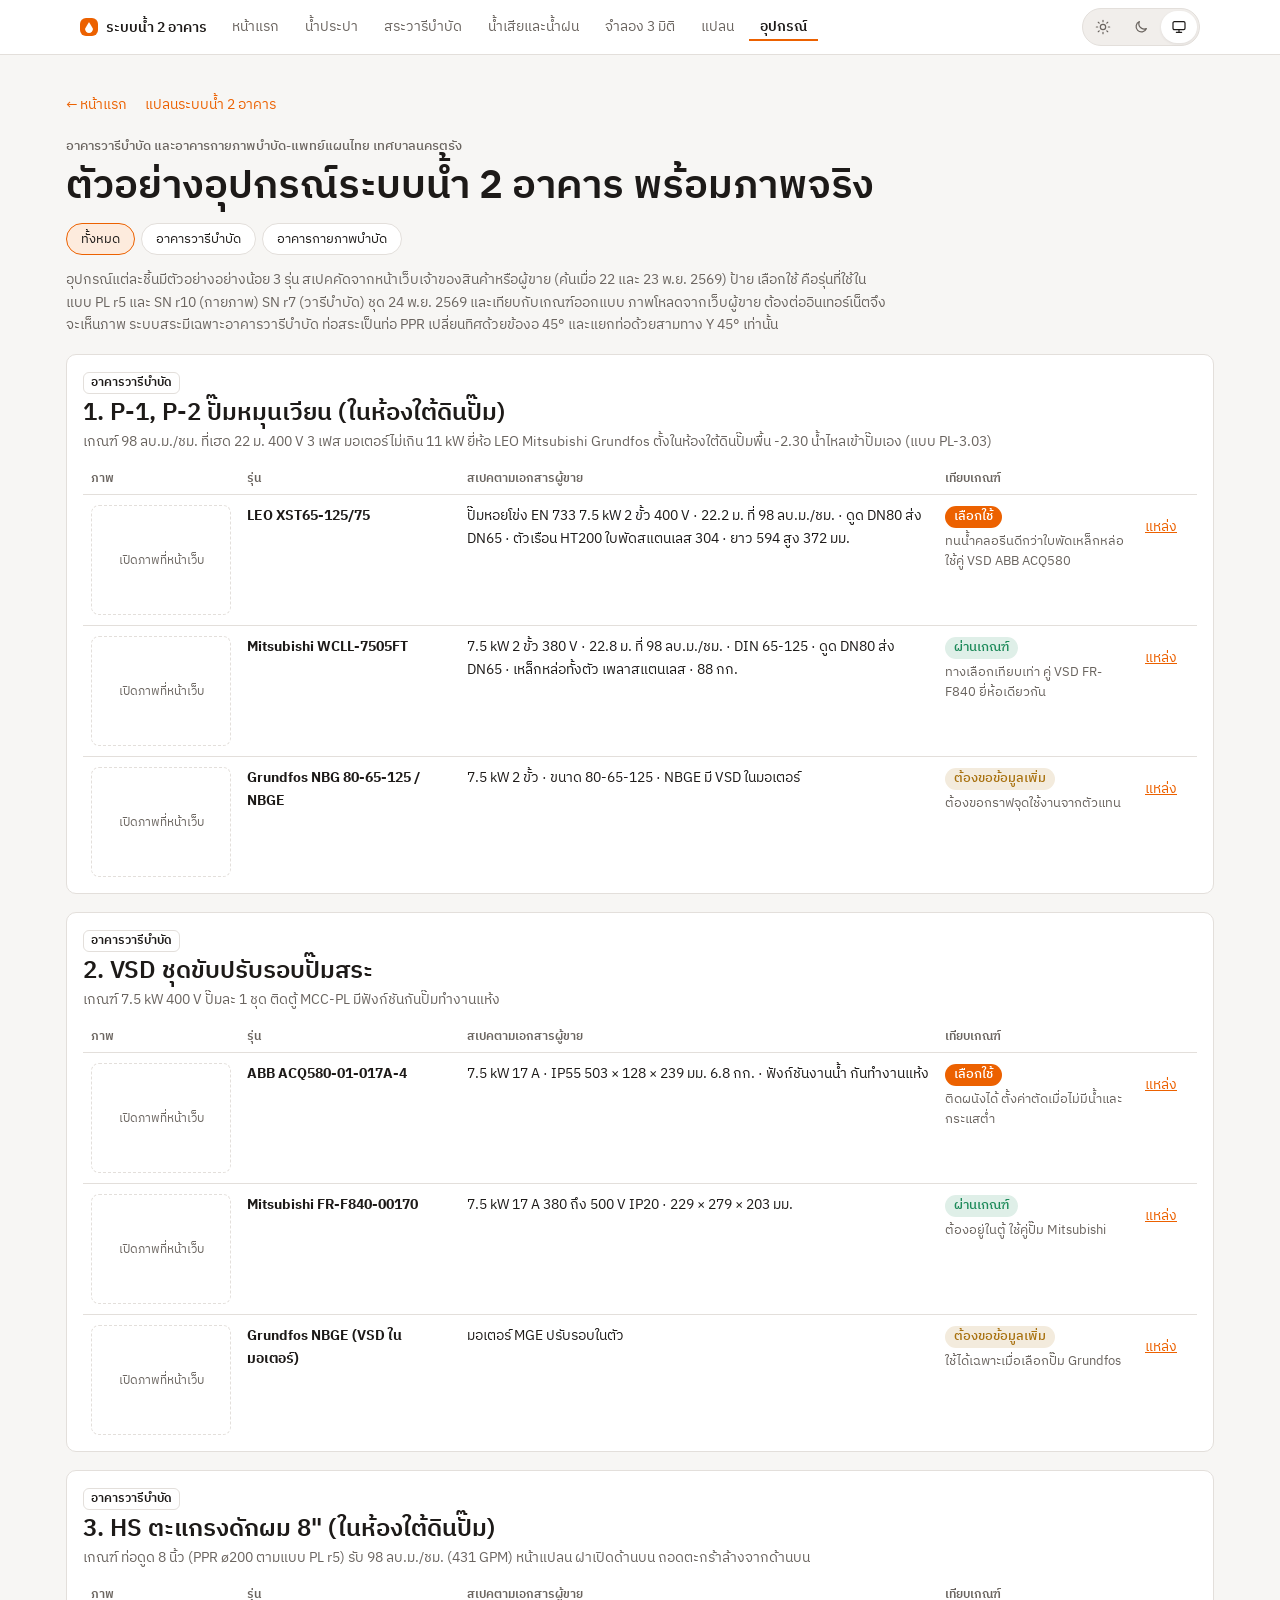
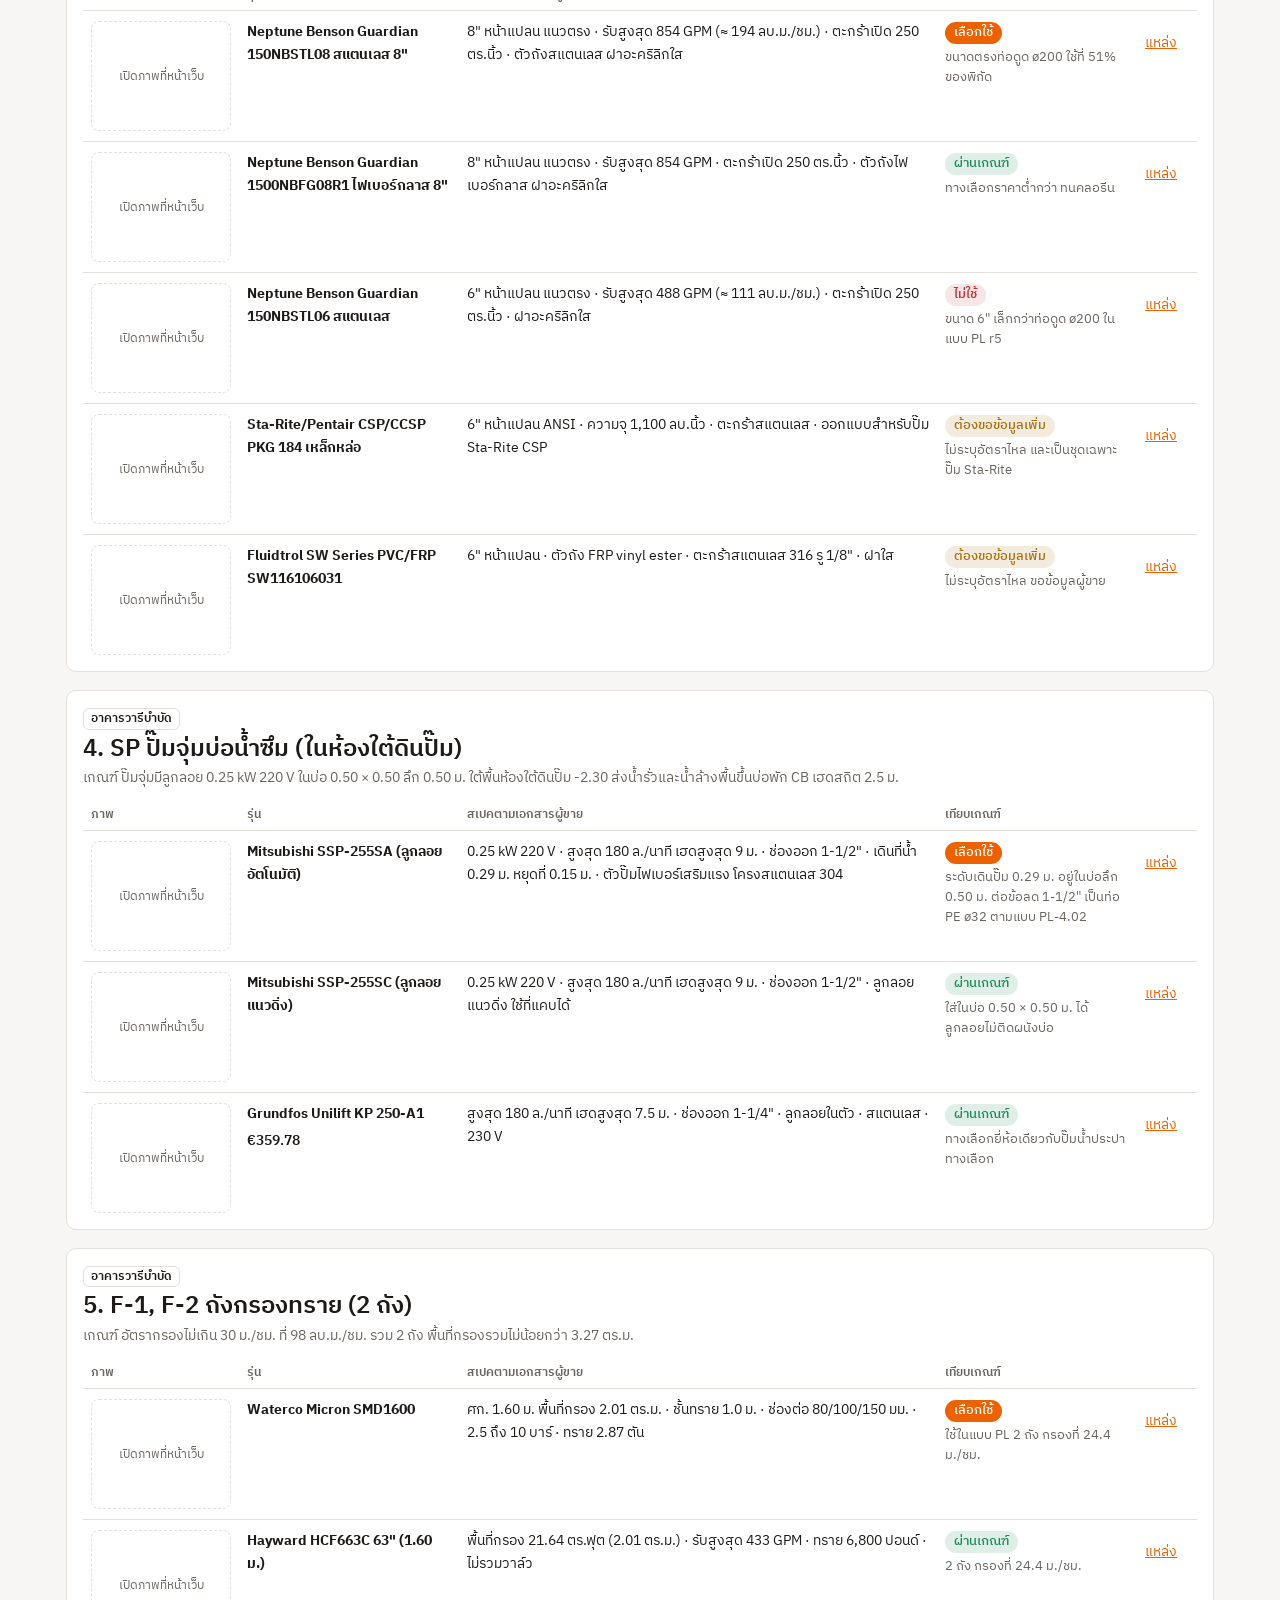
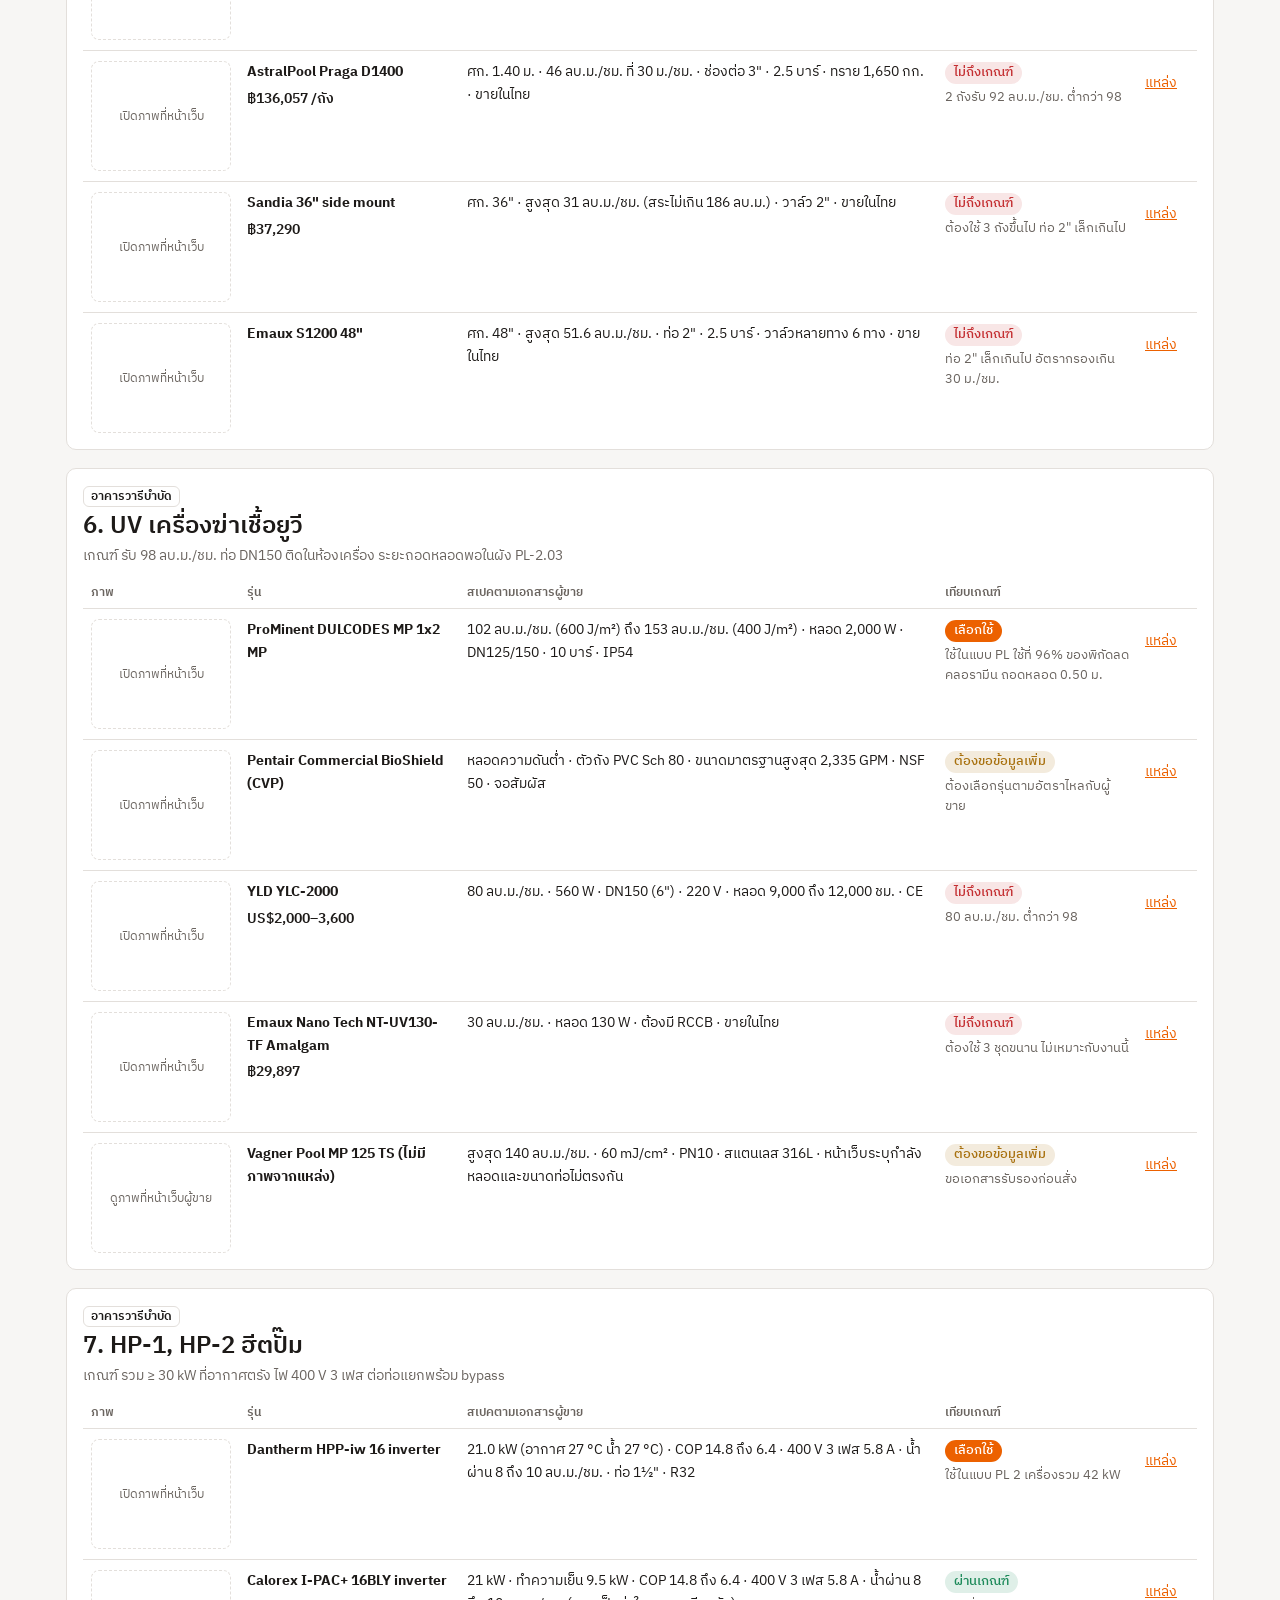
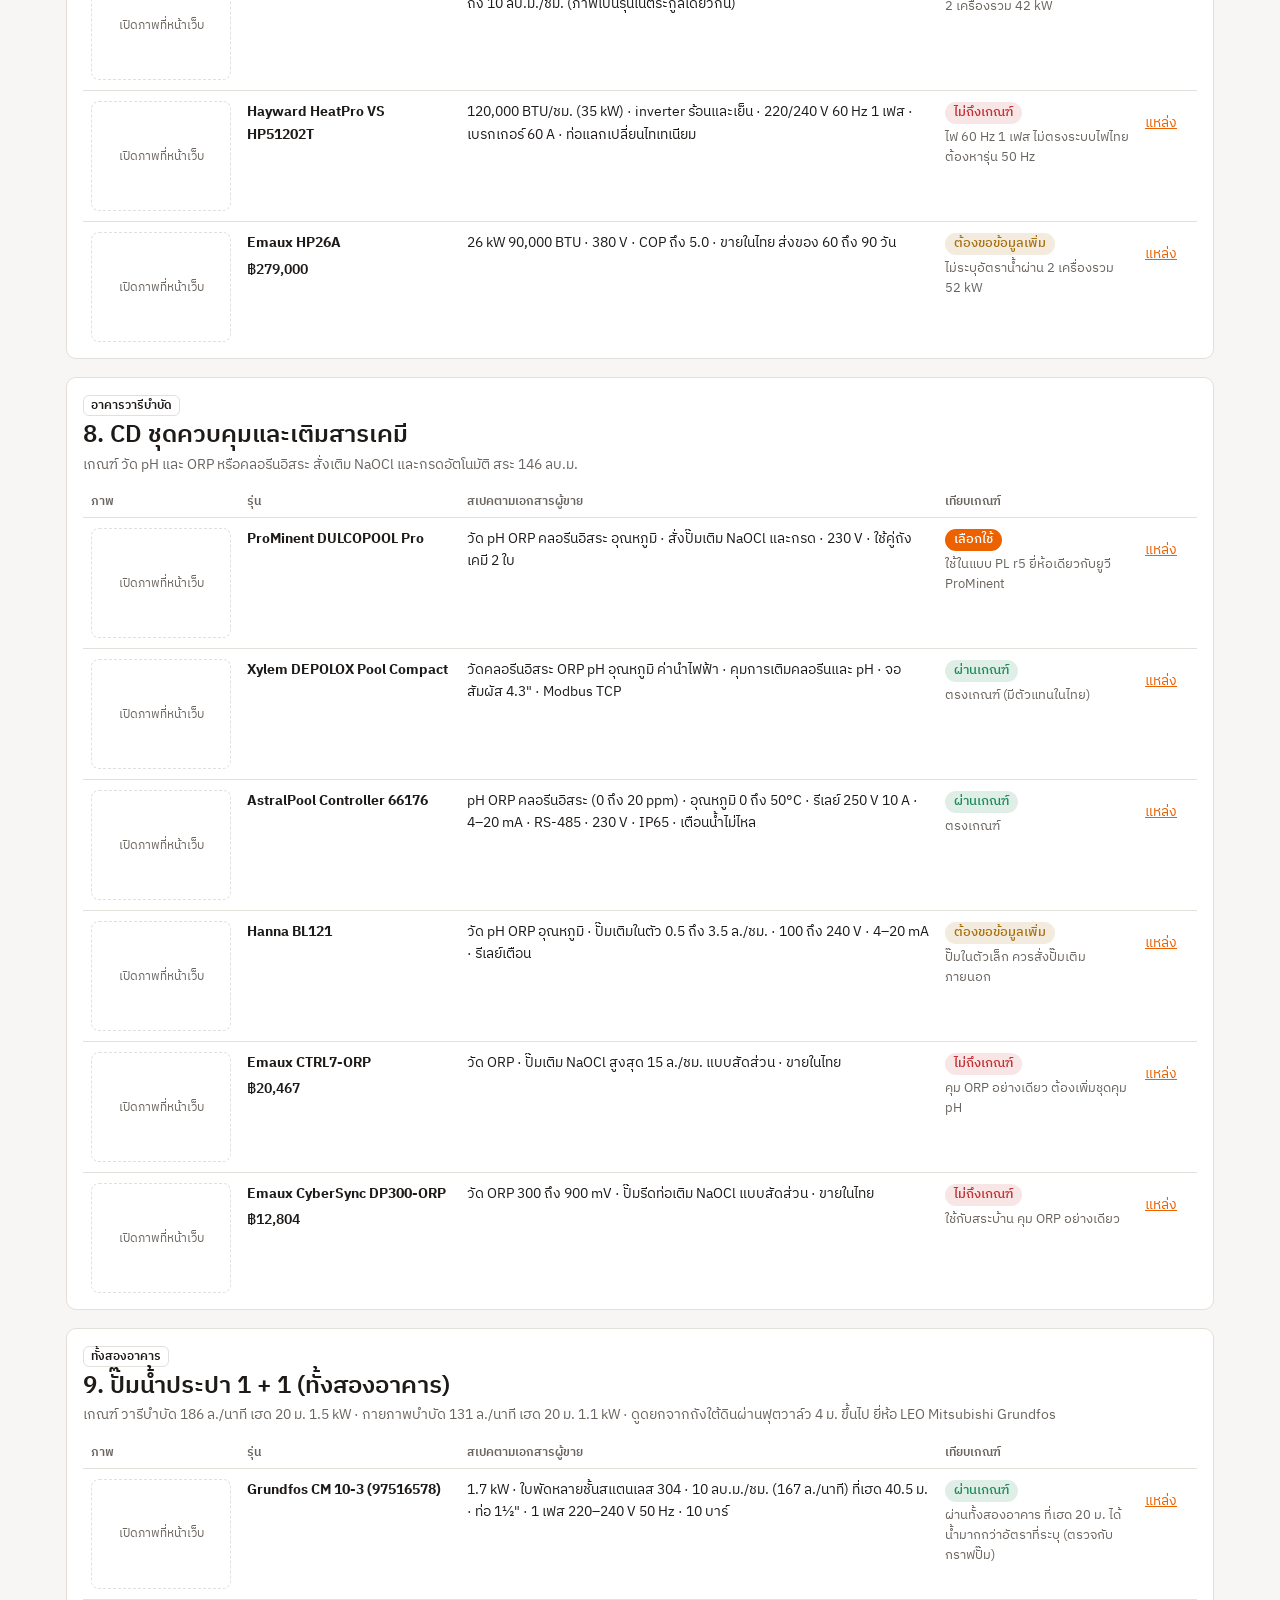
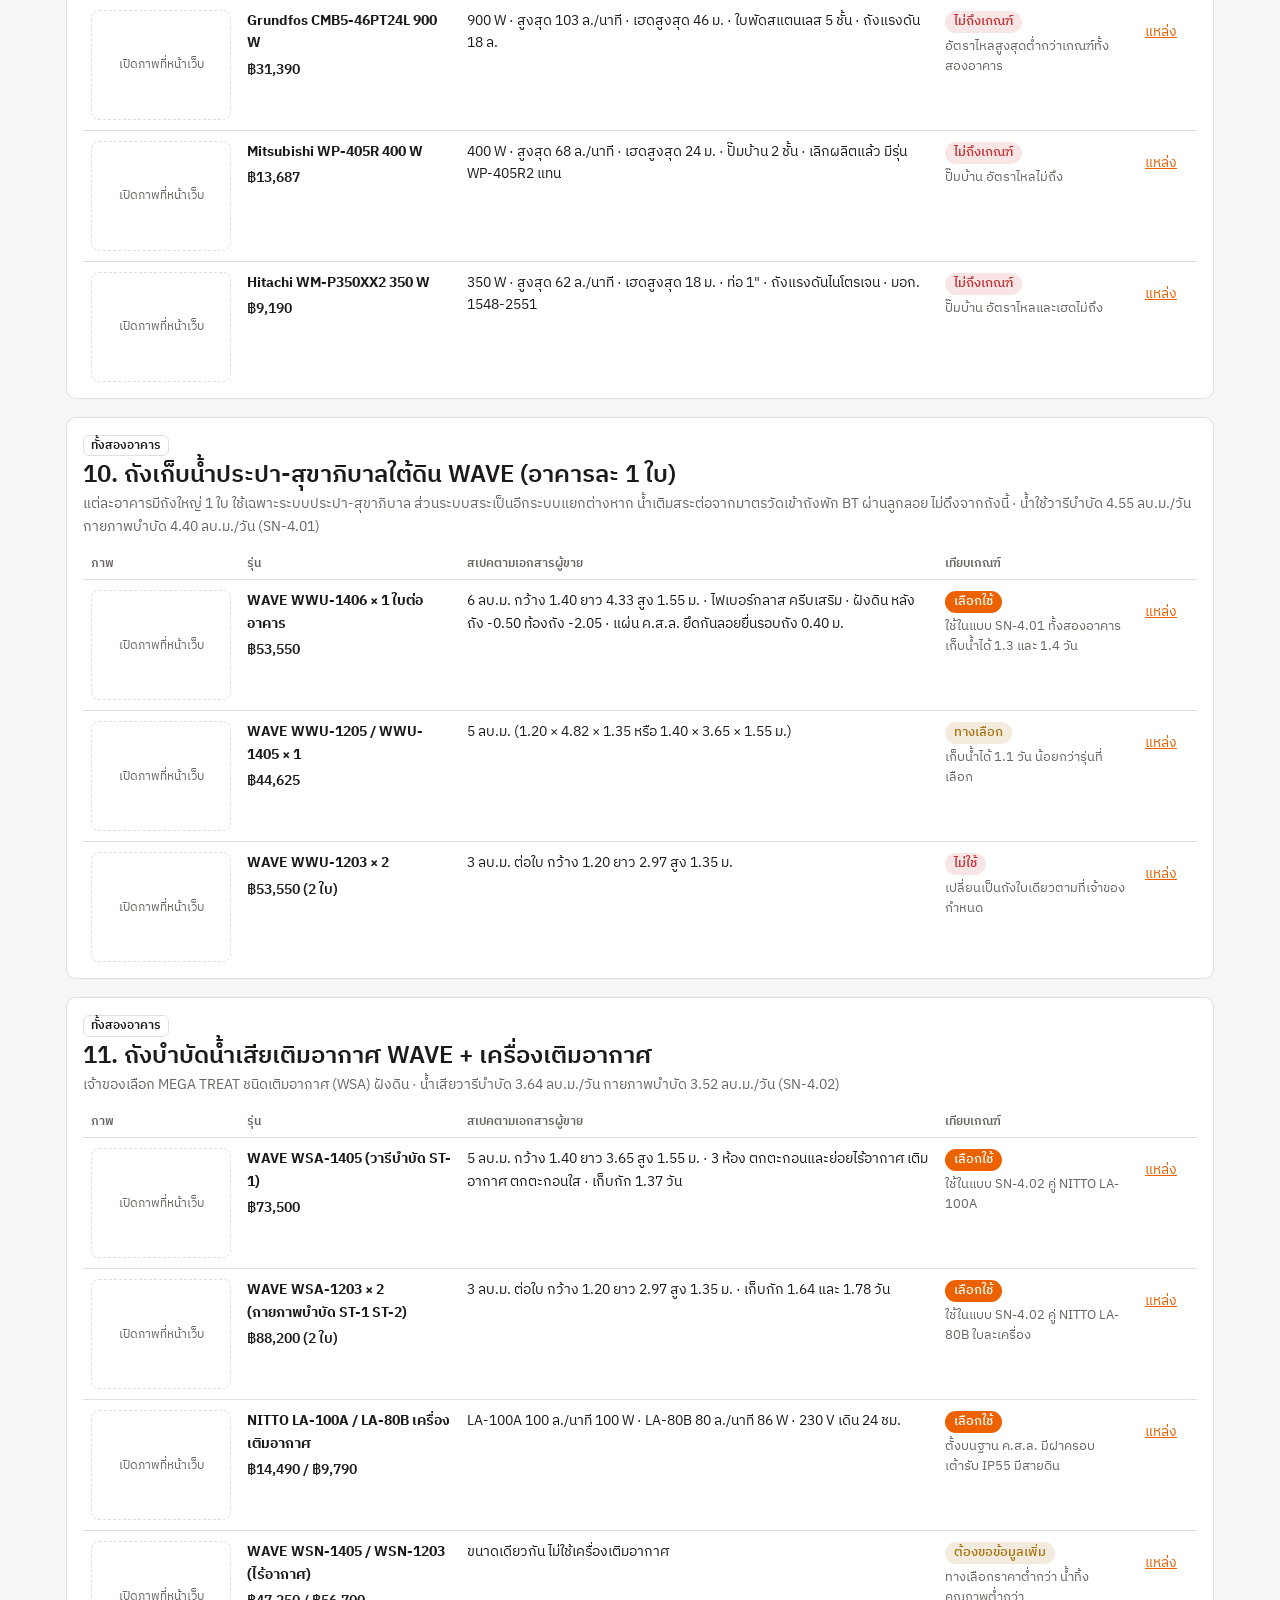
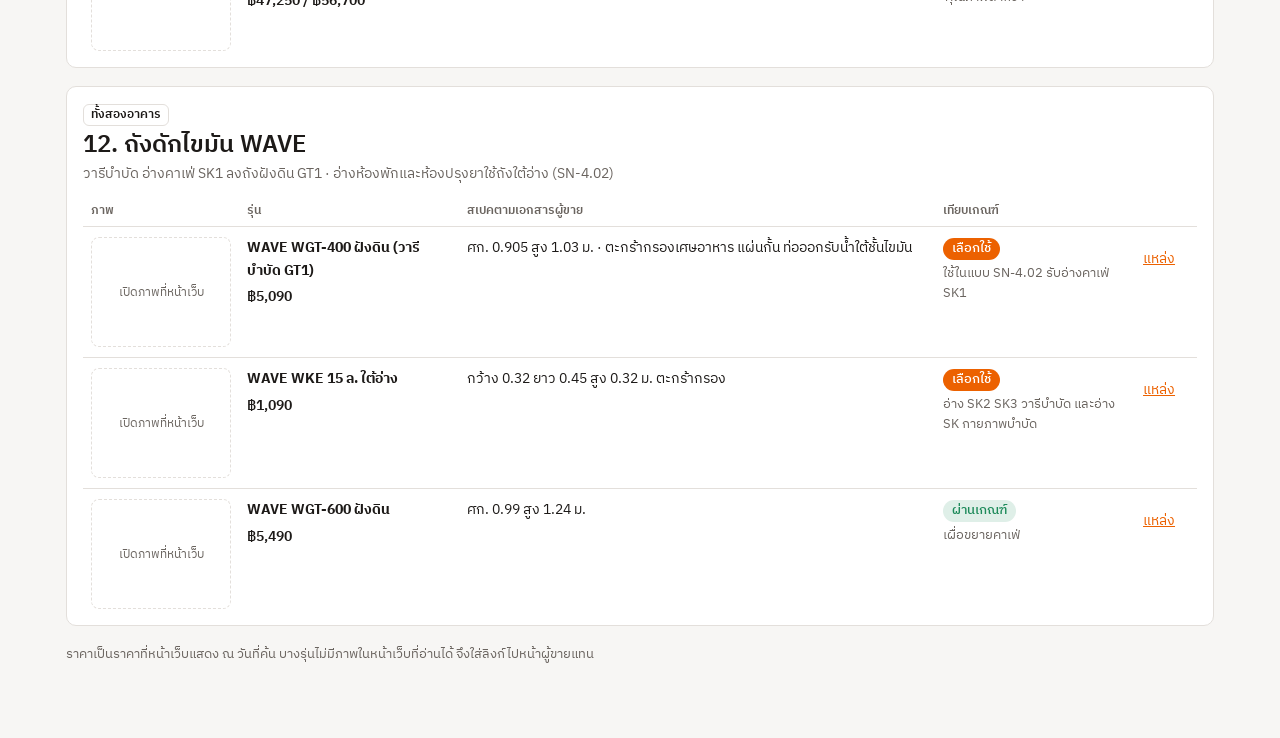
==== commit 0d2269c0: "Add files via upload" ====
--- a/equipment.html
+++ b/equipment.html
@@ -6,16 +6,23 @@
 @media (prefers-color-scheme:dark){:root{--bg:#0d1517;--card:#131e21;--ink:#e1ecec;--mut:#8ea3a7;--line:#28393d;--ok:#6fd39a;--okb:#123425;--no:#f08f80;--nob:#3a1c18;--chk:#f0c766;--chkb:#3a2f12;--acc:#45b2dc}}
 *{box-sizing:border-box}body{margin:0;background:var(--bg);color:var(--ink);font:14px/1.6 "IBM Plex Sans Thai",system-ui,sans-serif}
 main{max-width:1180px;margin:0 auto;padding:28px 16px 60px}h1{font-size:26px;margin:4px 0 6px}.eb{color:var(--acc);font-size:12px;letter-spacing:.04em}
-.lead{color:var(--mut);max-width:820px}section{background:var(--card);border:1px solid var(--line);border-radius:14px;padding:16px 16px 6px;margin-top:18px}
+.lead{color:var(--mut);max-width:820px}section{background:var(--card);border:1px solid var(--line);border-radius:10px;padding:16px 16px 6px;margin-top:18px}
 h2{font-size:18px;margin:0}.crit{color:var(--mut);margin:2px 0 10px}.tw{overflow-x:auto}table{width:100%;border-collapse:collapse;min-width:760px}
 th{text-align:left;font-size:12px;color:var(--mut);font-weight:600;border-bottom:1px solid var(--line);padding:6px 8px}
 td{vertical-align:top;border-bottom:1px solid var(--line);padding:10px 8px}tr:last-child td{border-bottom:0}
 td.pic{width:150px}td.pic img{width:140px;height:110px;object-fit:contain;background:#fff;border-radius:8px;border:1px solid var(--line)}
 .noimg{display:flex;align-items:center;justify-content:center;width:140px;height:110px;border:1px dashed var(--line);border-radius:8px;color:var(--mut);font-size:12px;text-align:center;text-decoration:none}
-td:nth-child(2){width:220px}td:nth-child(4){width:200px}.pr{color:var(--acc);font-weight:600;margin-top:4px}.nt{color:var(--mut);font-size:12.5px;margin-top:4px}
+td:nth-child(2){width:220px}td:nth-child(4){width:200px}.pr{color:var(--ink);font-weight:600;margin-top:4px;font-variant-numeric:tabular-nums}.nt{color:var(--mut);font-size:12.5px;margin-top:4px}
 .tag{display:inline-block;font-size:12px;font-weight:600;padding:1px 8px;border-radius:99px}.ok{color:var(--ok);background:var(--okb)}.no{color:var(--no);background:var(--nob)}.chk{color:var(--chk);background:var(--chkb)}
-a{color:var(--acc)}nav{display:flex;gap:16px;margin-bottom:14px;font-size:13px}.flt{display:flex;flex-wrap:wrap;gap:6px;margin:10px 0 4px}.flt button{font:inherit;font-size:13px;border:1px solid var(--line);background:var(--card);color:var(--ink);border-radius:99px;padding:5px 14px;cursor:pointer}.flt button[aria-pressed=true]{background:var(--ink);color:var(--card)}.bt{display:inline-block;font-size:11.5px;font-weight:600;color:var(--acc);border:1px solid var(--line);border-radius:6px;padding:0 7px;margin-bottom:4px}.note{margin-top:18px;color:var(--mut);font-size:13px}
+a{color:var(--acc)}.bk{display:flex;flex-wrap:wrap;gap:4px 18px;margin-bottom:10px;font-size:14px}.bk a{min-height:44px;display:inline-flex;align-items:center;text-decoration:none}.flt{display:flex;flex-wrap:wrap;gap:6px;margin:10px 0 4px}.flt button{font:inherit;font-size:13px;border:1px solid var(--line);background:var(--card);color:var(--ink);border-radius:99px;padding:5px 14px;cursor:pointer}.flt button[aria-pressed=true]{background:var(--ink);color:var(--card)}.bt{display:inline-block;font-size:12px;font-weight:600;color:var(--ink);border:1px solid var(--line);border-radius:6px;padding:0 7px;margin-bottom:4px}.note{margin-top:18px;color:var(--mut);font-size:13px}
 @media (max-width:720px){table{min-width:0}thead{display:none}tr{display:grid;grid-template-columns:118px 1fr;gap:4px 12px;padding:12px 0;border-bottom:1px solid var(--line)}tr:last-child{border-bottom:0}td{display:block;border:0;padding:0;width:auto!important}td.pic{grid-row:span 2}td.pic img,.noimg{width:110px;height:90px}td[data-l]{grid-column:1/-1}td[data-l]::before{content:attr(data-l);display:block;font-size:11.5px;color:var(--mut);font-weight:600}td:last-child{grid-column:2}}
+td:last-child a{display:inline-flex;align-items:center;min-height:44px;min-width:44px}
+@media (max-width:760px){.tw table{min-width:0!important}.tw td:first-child,.tw th:first-child{position:static!important;min-width:0!important;background:none!important}}
+body .tag{font:600 12px/1.6 var(--k-font)!important;padding:1px 9px!important;border-radius:99px}
+body .tag.ok{color:var(--k-ok)!important;background:color-mix(in srgb,var(--k-ok) 14%,var(--k-surface))}
+body .tag.no{color:var(--k-danger)!important;background:color-mix(in srgb,var(--k-danger) 12%,var(--k-surface))}
+body .tag.chk{color:var(--k-wait)!important;background:color-mix(in srgb,var(--k-wait) 14%,var(--k-surface))}
+body .tag.sel{color:var(--k-brand-ink)!important;background:var(--k-brand)}
 </style><script>try{var t=localStorage.getItem('w2b-theme');if(t&&t!=='auto')document.documentElement.setAttribute('data-theme',t)}catch(e){}</script><meta property="og:title" content="ระบบน้ำ 2 อาคาร เทศบาลนครตรัง"><meta property="og:description" content="ระบบประปา สระวารีบำบัด น้ำเสีย พร้อมภาพตัด 3 มิติและการจำลองการทำงาน"><meta property="og:type" content="website"><meta property="og:image" content="https://woxahqoffice.github.io/sanitary-hydro-pool-overview/og-cover.jpg"><meta name="twitter:card" content="summary_large_image"><link rel="manifest" href="manifest.webmanifest"><meta name="theme-color" content="#ffffff"><meta name="apple-mobile-web-app-capable" content="yes"><meta name="mobile-web-app-capable" content="yes"><meta name="apple-mobile-web-app-status-bar-style" content="default"><meta name="apple-mobile-web-app-title" content="ระบบน้ำตรัง"><link rel="apple-touch-icon" href="apple-touch-icon.png"><link rel="icon" href="icon-192.png" type="image/png"></head><body><style>
 .snav{--nv-bg:#ffffff;--nv-ink:#132a33;--nv-mut:#58707a;--nv-line:#d3dfe3;--nv-acc:#1677a8;--nv-hov:#eef4f6}
 @media (prefers-color-scheme:dark){:root:not([data-theme="light"]) .snav{--nv-bg:#122229;--nv-ink:#dcebf0;--nv-mut:#8aa4ad;--nv-line:#24404a;--nv-acc:#47aee0;--nv-hov:#183039}}
@@ -29,11 +36,11 @@
 .snav a.l:hover{color:var(--nv-ink);background:var(--nv-hov)}
 .snav a.l.on{color:var(--nv-bg);background:var(--nv-ink)}
 .snav a:focus-visible{outline:2px solid #d9692b;outline-offset:2px}
-</style><nav class="snav" aria-label="หน้าในเว็บไซต์"><div class="in"><a class="brand" href="index.html"><i></i>ระบบน้ำ 2 อาคาร</a><a class="l" href="index.html">หน้าแรก</a><a class="l" href="water.html">น้ำประปา</a><a class="l" href="pumps.html">ปั๊มหอยโข่ง</a><a class="l" href="ระบบน้ำสระวารีบำบัด_ภาพด้านข้าง.html">สระวารีบำบัด</a><a class="l" href="sanitary.html">น้ำเสียและน้ำฝน</a><a class="l" href="sim.html">จำลอง 3 มิติ</a><a class="l" href="plan.html">แปลน</a><a class="l on" href="equipment.html" aria-current="page">อุปกรณ์</a></div></nav><main>
-<nav><a href="index.html">← หน้าแรก</a><a href="plan.html">แปลนระบบน้ำ 2 อาคาร</a></nav><div class="eb">อาคารวารีบำบัด และอาคารกายภาพบำบัด-แพทย์แผนไทย เทศบาลนครตรัง</div>
-<h1>ตัวอย่างอุปกรณ์ระบบน้ำ 2 อาคาร พร้อมภาพจริง</h1>
+</style><nav class="snav" aria-label="หน้าในเว็บไซต์"><div class="in"><a class="brand" href="index.html"><i></i>ระบบน้ำ 2 อาคาร</a><a class="l" href="index.html">หน้าแรก</a><a class="l" href="water.html">น้ำประปา</a><a class="l" href="ระบบน้ำสระวารีบำบัด_ภาพด้านข้าง.html">สระวารีบำบัด</a><a class="l" href="sanitary.html">น้ำเสียและน้ำฝน</a><a class="l" href="sim.html">จำลอง 3 มิติ</a><a class="l" href="plan.html">แปลน</a><a class="l on" href="equipment.html" aria-current="page"><span class="nw">อุปกรณ์</span></a></div></nav><main>
+<nav class="bk" aria-label="ลิงก์ย้อนกลับ"><a href="index.html">← หน้าแรก</a><a href="plan.html">แปลนระบบน้ำ 2 อาคาร</a></nav><div class="eb">อาคารวารีบำบัด และอาคารกายภาพบำบัด-แพทย์แผนไทย <span class="nw">เทศบาลนครตรัง</span></div>
+<h1>ตัวอย่าง<span class="nw">อุปกรณ์</span>ระบบน้ำ 2 อาคาร พร้อมภาพจริง</h1>
 <div class="flt" role="group"><button data-f="all" aria-pressed="true">ทั้งหมด</button><button data-f="hydro" aria-pressed="false">อาคารวารีบำบัด</button><button data-f="health" aria-pressed="false">อาคารกายภาพบำบัด</button></div>
-<p class="lead">อุปกรณ์แต่ละชิ้นมีตัวอย่างอย่างน้อย 3 รุ่น สเปคคัดจากหน้าเว็บผู้ผลิตหรือผู้ขาย (ค้นเมื่อ 22 และ 23 พ.ย. 2569) ป้าย เลือกใช้ คือรุ่นที่ใช้ในแบบ PL r1 และ SN ฉบับ 23 พ.ย. 2569 และเทียบกับเกณฑ์ออกแบบ ภาพโหลดจากเว็บผู้ขาย ต้องต่ออินเทอร์เน็ตจึงจะเห็นภาพ ระบบสระมีเฉพาะอาคารวารีบำบัด ท่อสระเป็นท่อ PPR เปลี่ยนทิศด้วยข้องอ 45° และแยกท่อด้วยสามทาง Y 45° เท่านั้น</p>
-<section data-b="hydro"><div class="bt hydro">อาคารวารีบำบัด</div><h2>1. P-1, P-2 ปั๊มหมุนเวียน (ในห้องใต้ดินปั๊ม)</h2><p class="crit">เกณฑ์ 98 ลบ.ม./ชม. ที่เฮด 22 ม. 400 V 3 เฟส มอเตอร์ไม่เกิน 11 kW ยี่ห้อ LEO Mitsubishi Grundfos ตั้งในห้องใต้ดินปั๊มพื้น -2.30 น้ำไหลเข้าปั๊มเอง (แบบ PL-3.03)</p><div class="tw"><table><thead><tr><th>ภาพ</th><th>รุ่น</th><th>สเปคตามเอกสารผู้ขาย</th><th>เทียบเกณฑ์</th><th></th></tr></thead><tbody><tr><td class="pic"><img src="https://leopump.com/en/bocupload/2023/07/18/XST-standard-centrifugal-pump.png" alt="LEO XST65-125/75" loading="lazy" referrerpolicy="no-referrer" onerror="this.replaceWith(Object.assign(document.createElement('a'),{href:'https://www.engeldot.nl/_clientfiles/Docs/LEO%20XST%20datasheet.pdf',target:'_blank',textContent:'เปิดภาพที่หน้าเว็บ',className:'noimg'}))"></td><td><b>LEO XST65-125/75</b></td><td data-l="สเปคตามเอกสารผู้ขาย">ปั๊มหอยโข่ง EN 733 7.5 kW 2 ขั้ว 400 V · 22.2 ม. ที่ 98 ลบ.ม./ชม. · ดูด DN80 ส่ง DN65 · ตัวเรือน HT200 ใบพัดสแตนเลส 304 · ยาว 594 สูง 372 มม.</td><td data-l="เทียบเกณฑ์"><span class="tag ok">เลือกใช้</span><div class="nt">ทนน้ำคลอรีนดีกว่าใบพัดเหล็กหล่อ ใช้คู่ VSD ABB ACQ580</div></td><td><a href="https://www.engeldot.nl/_clientfiles/Docs/LEO%20XST%20datasheet.pdf" target="_blank">แหล่ง</a></td></tr><tr><td class="pic"><img src="https://store.toolsheep.com/wp-content/uploads/2023/07/Centrifugal-pump-MITSUBISHI-WCLL-Series.png" alt="Mitsubishi WCLL-7505FT" loading="lazy" referrerpolicy="no-referrer" onerror="this.replaceWith(Object.assign(document.createElement('a'),{href:'https://www.meath-co.com/web/es-mit/UploadFile/CatalogueLandpump.pdf',target:'_blank',textContent:'เปิดภาพที่หน้าเว็บ',className:'noimg'}))"></td><td><b>Mitsubishi WCLL-7505FT</b></td><td data-l="สเปคตามเอกสารผู้ขาย">7.5 kW 2 ขั้ว 380 V · 22.8 ม. ที่ 98 ลบ.ม./ชม. · DIN 65-125 · ดูด DN80 ส่ง DN65 · เหล็กหล่อทั้งตัว เพลาสแตนเลส · 88 กก.</td><td data-l="เทียบเกณฑ์"><span class="tag ok">ผ่านเกณฑ์</span><div class="nt">ทางเลือกเทียบเท่า คู่ VSD FR-F840 ยี่ห้อเดียวกัน</div></td><td><a href="https://www.meath-co.com/web/es-mit/UploadFile/CatalogueLandpump.pdf" target="_blank">แหล่ง</a></td></tr><tr><td class="pic"><img src="https://freshbydesign.com.au/wp-content/uploads/2026/10/Grundfos-NBG-End-Suction-Pumps.jpg" alt="Grundfos NBG 80-65-125 / NBGE" loading="lazy" referrerpolicy="no-referrer" onerror="this.replaceWith(Object.assign(document.createElement('a'),{href:'https://chainaris.co.th/themes/6297/files/Booklet_NBG-NBGE-NKG-NKGE.pdf',target:'_blank',textContent:'เปิดภาพที่หน้าเว็บ',className:'noimg'}))"></td><td><b>Grundfos NBG 80-65-125 / NBGE</b></td><td data-l="สเปคตามเอกสารผู้ขาย">7.5 kW 2 ขั้ว · ขนาด 80-65-125 · NBGE มี VSD ในมอเตอร์</td><td data-l="เทียบเกณฑ์"><span class="tag chk">ต้องขอข้อมูลเพิ่ม</span><div class="nt">ต้องขอกราฟจุดใช้งานจากตัวแทน</div></td><td><a href="https://chainaris.co.th/themes/6297/files/Booklet_NBG-NBGE-NKG-NKGE.pdf" target="_blank">แหล่ง</a></td></tr></tbody></table></div></section><section data-b="hydro"><div class="bt hydro">อาคารวารีบำบัด</div><h2>2. VSD ชุดขับปรับรอบปั๊มสระ</h2><p class="crit">เกณฑ์ 7.5 kW 400 V ปั๊มละ 1 ชุด ติดตู้ MCC-PL มีฟังก์ชันกันปั๊มทำงานแห้ง</p><div class="tw"><table><thead><tr><th>ภาพ</th><th>รุ่น</th><th>สเปคตามเอกสารผู้ขาย</th><th>เทียบเกณฑ์</th><th></th></tr></thead><tbody><tr><td class="pic"><img src="https://cdn.productimages.abb.com/9IBA236493_400x400.jpg" alt="ABB ACQ580-01-017A-4" loading="lazy" referrerpolicy="no-referrer" onerror="this.replaceWith(Object.assign(document.createElement('a'),{href:'https://library.e.abb.com/public/abef15557c114c54b974cc7b2991843f/EN_ACQ580-01_HW_A_A5_screen.pdf',target:'_blank',textContent:'เปิดภาพที่หน้าเว็บ',className:'noimg'}))"></td><td><b>ABB ACQ580-01-017A-4</b></td><td data-l="สเปคตามเอกสารผู้ขาย">7.5 kW 17 A · IP55 503 × 128 × 239 มม. 6.8 กก. · ฟังก์ชันงานน้ำ กันทำงานแห้ง</td><td data-l="เทียบเกณฑ์"><span class="tag ok">เลือกใช้</span><div class="nt">ติดผนังได้ ตั้งค่าตัดเมื่อไม่มีน้ำและกระแสต่ำ</div></td><td><a href="https://library.e.abb.com/public/abef15557c114c54b974cc7b2991843f/EN_ACQ580-01_HW_A_A5_screen.pdf" target="_blank">แหล่ง</a></td></tr><tr><td class="pic"><img src="https://i.ebayimg.com/images/g/F34AAOSweMxk~vYZ/s-l1200.jpg" alt="Mitsubishi FR-F840-00170" loading="lazy" referrerpolicy="no-referrer" onerror="this.replaceWith(Object.assign(document.createElement('a'),{href:'https://mitsubishi-electric-eshop.mee.com/mee/FA_IA/en/EUR/Catalogue/Inverter/Main-Unit/FR-F840-00170-E2-60/p/000000000000307216',target:'_blank',textContent:'เปิดภาพที่หน้าเว็บ',className:'noimg'}))"></td><td><b>Mitsubishi FR-F840-00170</b></td><td data-l="สเปคตามเอกสารผู้ขาย">7.5 kW 17 A 380 ถึง 500 V IP20 · 229 × 279 × 203 มม.</td><td data-l="เทียบเกณฑ์"><span class="tag ok">ผ่านเกณฑ์</span><div class="nt">ต้องอยู่ในตู้ ใช้คู่ปั๊ม Mitsubishi</div></td><td><a href="https://mitsubishi-electric-eshop.mee.com/mee/FA_IA/en/EUR/Catalogue/Inverter/Main-Unit/FR-F840-00170-E2-60/p/000000000000307216" target="_blank">แหล่ง</a></td></tr><tr><td class="pic"><img src="https://freshbydesign.com.au/wp-content/uploads/2026/10/Grundfos-NBG-End-Suction-Pumps.jpg" alt="Grundfos NBGE (VSD ในมอเตอร์)" loading="lazy" referrerpolicy="no-referrer" onerror="this.replaceWith(Object.assign(document.createElement('a'),{href:'https://chainaris.co.th/themes/6297/files/Booklet_NBG-NBGE-NKG-NKGE.pdf',target:'_blank',textContent:'เปิดภาพที่หน้าเว็บ',className:'noimg'}))"></td><td><b>Grundfos NBGE (VSD ในมอเตอร์)</b></td><td data-l="สเปคตามเอกสารผู้ขาย">มอเตอร์ MGE ปรับรอบในตัว</td><td data-l="เทียบเกณฑ์"><span class="tag chk">ต้องขอข้อมูลเพิ่ม</span><div class="nt">ใช้ได้เฉพาะเมื่อเลือกปั๊ม Grundfos</div></td><td><a href="https://chainaris.co.th/themes/6297/files/Booklet_NBG-NBGE-NKG-NKGE.pdf" target="_blank">แหล่ง</a></td></tr></tbody></table></div></section><section data-b="hydro"><div class="bt hydro">อาคารวารีบำบัด</div><h2>3. HS ตะแกรงดักผม 8&quot; (ในห้องใต้ดินปั๊ม)</h2><p class="crit">เกณฑ์ ท่อดูด 8 นิ้ว (PPR ø200 ตามแบบ PL r1) รับ 98 ลบ.ม./ชม. (431 GPM) หน้าแปลน ฝาเปิดด้านบน ถอดตะกร้าล้างจากด้านบน</p><div class="tw"><table><thead><tr><th>ภาพ</th><th>รุ่น</th><th>สเปคตามเอกสารผู้ขาย</th><th>เทียบเกณฑ์</th><th></th></tr></thead><tbody><tr><td class="pic"><img src="https://www.poolweb.com/cdn/shop/products/3127895_818b59f3-73cd-4894-9870-347c9b2146b2.jpg?v=1666228098" alt="Neptune Benson Guardian 150NBSTL08 สแตนเลส 8&quot;" loading="lazy" referrerpolicy="no-referrer" onerror="this.replaceWith(Object.assign(document.createElement('a'),{href:'https://www.poolweb.com/products/guardian-stainless-steel-straight-hair-and-lint-strainer-8-inch-connections-flanged',target:'_blank',textContent:'เปิดภาพที่หน้าเว็บ',className:'noimg'}))"></td><td><b>Neptune Benson Guardian 150NBSTL08 สแตนเลส 8&quot;</b></td><td data-l="สเปคตามเอกสารผู้ขาย">8&quot; หน้าแปลน แนวตรง · รับสูงสุด 854 GPM (≈ 194 ลบ.ม./ชม.) · ตะกร้าเปิด 250 ตร.นิ้ว · ตัวถังสแตนเลส ฝาอะคริลิกใส</td><td data-l="เทียบเกณฑ์"><span class="tag ok">เลือกใช้</span><div class="nt">ขนาดตรงท่อดูด ø200 ใช้ที่ 51% ของพิกัด</div></td><td><a href="https://www.poolweb.com/products/guardian-stainless-steel-straight-hair-and-lint-strainer-8-inch-connections-flanged" target="_blank">แหล่ง</a></td></tr><tr><td class="pic"><img src="http://www.poolweb.com/cdn/shop/products/478541_d237beea-11c6-40a4-b1a8-dbdb8012dbf3_1200x1200.jpg?v=1666227934" alt="Neptune Benson Guardian 1500NBFG08R1 ไฟเบอร์กลาส 8&quot;" loading="lazy" referrerpolicy="no-referrer" onerror="this.replaceWith(Object.assign(document.createElement('a'),{href:'https://www.poolweb.com/products/guardian-fiberglass-straight-hair-and-lint-strainer-8-inch-connections-flanged',target:'_blank',textContent:'เปิดภาพที่หน้าเว็บ',className:'noimg'}))"></td><td><b>Neptune Benson Guardian 1500NBFG08R1 ไฟเบอร์กลาส 8&quot;</b></td><td data-l="สเปคตามเอกสารผู้ขาย">8&quot; หน้าแปลน แนวตรง · รับสูงสุด 854 GPM · ตะกร้าเปิด 250 ตร.นิ้ว · ตัวถังไฟเบอร์กลาส ฝาอะคริลิกใส</td><td data-l="เทียบเกณฑ์"><span class="tag ok">ผ่านเกณฑ์</span><div class="nt">ทางเลือกราคาต่ำกว่า ทนคลอรีน</div></td><td><a href="https://www.poolweb.com/products/guardian-fiberglass-straight-hair-and-lint-strainer-8-inch-connections-flanged" target="_blank">แหล่ง</a></td></tr><tr><td class="pic"><img src="https://www.poolweb.com/cdn/shop/products/3127895_feb680af-9d52-46be-b22b-8036e13d0fc4_1200x1200.jpg?v=1666228072" alt="Neptune Benson Guardian 150NBSTL06 สแตนเลส" loading="lazy" referrerpolicy="no-referrer" onerror="this.replaceWith(Object.assign(document.createElement('a'),{href:'https://poolweb.com/products/guardian-stainless-steel-straight-hair-and-lint-strainer-6-inch-connections-flanged',target:'_blank',textContent:'เปิดภาพที่หน้าเว็บ',className:'noimg'}))"></td><td><b>Neptune Benson Guardian 150NBSTL06 สแตนเลส</b></td><td data-l="สเปคตามเอกสารผู้ขาย">6&quot; หน้าแปลน แนวตรง · รับสูงสุด 488 GPM (≈ 111 ลบ.ม./ชม.) · ตะกร้าเปิด 250 ตร.นิ้ว · ฝาอะคริลิกใส</td><td data-l="เทียบเกณฑ์"><span class="tag no">ไม่ใช้</span><div class="nt">ขนาด 6&quot; เล็กกว่าท่อดูด ø200 ในแบบ PL r1</div></td><td><a href="https://poolweb.com/products/guardian-stainless-steel-straight-hair-and-lint-strainer-6-inch-connections-flanged" target="_blank">แหล่ง</a></td></tr><tr><td class="pic"><img src="https://www.poolweb.com/cdn/shop/products/media_919d1624-8a9c-48c3-a3f6-3e9313cbc72d_1200x1200.jpg?v=1666295198" alt="Sta-Rite/Pentair CSP/CCSP PKG 184 เหล็กหล่อ" loading="lazy" referrerpolicy="no-referrer" onerror="this.replaceWith(Object.assign(document.createElement('a'),{href:'https://poolweb.com/products/csp-ccsp-hair-lint-strainer-package-6-inch-ansi-flange-cast-iron',target:'_blank',textContent:'เปิดภาพที่หน้าเว็บ',className:'noimg'}))"></td><td><b>Sta-Rite/Pentair CSP/CCSP PKG 184 เหล็กหล่อ</b></td><td data-l="สเปคตามเอกสารผู้ขาย">6&quot; หน้าแปลน ANSI · ความจุ 1,100 ลบ.นิ้ว · ตะกร้าสแตนเลส · ออกแบบสำหรับปั๊ม Sta-Rite CSP</td><td data-l="เทียบเกณฑ์"><span class="tag chk">ต้องขอข้อมูลเพิ่ม</span><div class="nt">ไม่ระบุอัตราไหล และเป็นชุดเฉพาะปั๊ม Sta-Rite</div></td><td><a href="https://poolweb.com/products/csp-ccsp-hair-lint-strainer-package-6-inch-ansi-flange-cast-iron" target="_blank">แหล่ง</a></td></tr><tr><td class="pic"><img src="https://www.poolweb.com/cdn/shop/products/1616142_61fca92c-e46e-44bd-93ef-a30127308980_1200x1200.jpg?v=1666188749" alt="Fluidtrol SW Series PVC/FRP SW116106031" loading="lazy" referrerpolicy="no-referrer" onerror="this.replaceWith(Object.assign(document.createElement('a'),{href:'https://poolweb.com/products/sw-series-pvc-frp-basket-strainer-with-stainless-steel-basket-6-inch-connections',target:'_blank',textContent:'เปิดภาพที่หน้าเว็บ',className:'noimg'}))"></td><td><b>Fluidtrol SW Series PVC/FRP SW116106031</b></td><td data-l="สเปคตามเอกสารผู้ขาย">6&quot; หน้าแปลน · ตัวถัง FRP vinyl ester · ตะกร้าสแตนเลส 316 รู 1/8&quot; · ฝาใส</td><td data-l="เทียบเกณฑ์"><span class="tag chk">ต้องขอข้อมูลเพิ่ม</span><div class="nt">ไม่ระบุอัตราไหล ขอข้อมูลผู้ขาย</div></td><td><a href="https://poolweb.com/products/sw-series-pvc-frp-basket-strainer-with-stainless-steel-basket-6-inch-connections" target="_blank">แหล่ง</a></td></tr></tbody></table></div></section><section data-b="hydro"><div class="bt hydro">อาคารวารีบำบัด</div><h2>4. SP ปั๊มจุ่มบ่อน้ำซึม (ในห้องใต้ดินปั๊ม)</h2><p class="crit">เกณฑ์ ปั๊มจุ่มมีลูกลอย 0.25 kW 220 V ในบ่อ 0.50 × 0.50 ลึก 0.50 ม. ใต้พื้นห้องใต้ดินปั๊ม -2.30 ส่งน้ำรั่วและน้ำล้างพื้นขึ้นบ่อพัก CB เฮดสถิต 2.5 ม.</p><div class="tw"><table><thead><tr><th>ภาพ</th><th>รุ่น</th><th>สเปคตามเอกสารผู้ขาย</th><th>เทียบเกณฑ์</th><th></th></tr></thead><tbody><tr><td class="pic"><img src="https://f.btwcdn.com/store-47991/product/ba300b2d-108a-32a8-d97a-600fcdb8676e.jpg" alt="Mitsubishi SSP-255SA (ลูกลอยอัตโนมัติ)" loading="lazy" referrerpolicy="no-referrer" onerror="this.replaceWith(Object.assign(document.createElement('a'),{href:'https://www.meath-co.com/web/es-mit/UploadFile/SSP.pdf',target:'_blank',textContent:'เปิดภาพที่หน้าเว็บ',className:'noimg'}))"></td><td><b>Mitsubishi SSP-255SA (ลูกลอยอัตโนมัติ)</b></td><td data-l="สเปคตามเอกสารผู้ขาย">0.25 kW 220 V · สูงสุด 180 ล./นาที เฮดสูงสุด 9 ม. · ช่องออก 1-1/2&quot; · เดินที่น้ำ 0.29 ม. หยุดที่ 0.15 ม. · ตัวปั๊มไฟเบอร์เสริมแรง โครงสแตนเลส 304</td><td data-l="เทียบเกณฑ์"><span class="tag ok">เลือกใช้</span><div class="nt">ระดับเดินปั๊ม 0.29 ม. อยู่ในบ่อลึก 0.40 ม. ต่อข้อลด 1-1/2&quot; เป็นท่อ PE ø32 ตามแบบ PL-4.02</div></td><td><a href="https://www.meath-co.com/web/es-mit/UploadFile/SSP.pdf" target="_blank">แหล่ง</a></td></tr><tr><td class="pic"><img src="https://f.btwcdn.com/store-47991/product/556a2a52-ddeb-2b0f-ea5f-600fb317353a.jpg" alt="Mitsubishi SSP-255SC (ลูกลอยแนวดิ่ง)" loading="lazy" referrerpolicy="no-referrer" onerror="this.replaceWith(Object.assign(document.createElement('a'),{href:'https://www.meath-co.com/web/es-mit/UploadFile/SSP.pdf',target:'_blank',textContent:'เปิดภาพที่หน้าเว็บ',className:'noimg'}))"></td><td><b>Mitsubishi SSP-255SC (ลูกลอยแนวดิ่ง)</b></td><td data-l="สเปคตามเอกสารผู้ขาย">0.25 kW 220 V · สูงสุด 180 ล./นาที เฮดสูงสุด 9 ม. · ช่องออก 1-1/2&quot; · ลูกลอยแนวดิ่ง ใช้ที่แคบได้</td><td data-l="เทียบเกณฑ์"><span class="tag ok">ผ่านเกณฑ์</span><div class="nt">เหมาะกับบ่อขนาด 0.40 × 0.40 ม. ลูกลอยไม่ติดผนังบ่อ</div></td><td><a href="https://www.meath-co.com/web/es-mit/UploadFile/SSP.pdf" target="_blank">แหล่ง</a></td></tr><tr><td class="pic"><img src="https://www.pumpa.eu/media/5xnjhmf4/vo2_uniliftkp_plovak.png?rmode=max&amp;width=655&amp;height=655&amp;v=1dd15da3349a0a0" alt="Grundfos Unilift KP 250-A1" loading="lazy" referrerpolicy="no-referrer" onerror="this.replaceWith(Object.assign(document.createElement('a'),{href:'https://www.pumpa.eu/en/grundfos-unilift-kp-250-a1-230v-10m-cable/',target:'_blank',textContent:'เปิดภาพที่หน้าเว็บ',className:'noimg'}))"></td><td><b>Grundfos Unilift KP 250-A1</b><div class=pr>€359.78</div></td><td data-l="สเปคตามเอกสารผู้ขาย">สูงสุด 180 ล./นาที เฮดสูงสุด 7.5 ม. · ช่องออก 1-1/4&quot; · ลูกลอยในตัว · สแตนเลส · 230 V</td><td data-l="เทียบเกณฑ์"><span class="tag ok">ผ่านเกณฑ์</span><div class="nt">ทางเลือกยี่ห้อเดียวกับปั๊มน้ำประปาทางเลือก</div></td><td><a href="https://www.pumpa.eu/en/grundfos-unilift-kp-250-a1-230v-10m-cable/" target="_blank">แหล่ง</a></td></tr></tbody></table></div></section><section data-b="hydro"><div class="bt hydro">อาคารวารีบำบัด</div><h2>5. F-1, F-2 ถังกรองทราย (2 ถัง)</h2><p class="crit">เกณฑ์ อัตรากรองไม่เกิน 30 ม./ชม. ที่ 98 ลบ.ม./ชม. รวม 2 ถัง พื้นที่กรองรวมไม่น้อยกว่า 3.27 ตร.ม.</p><div class="tw"><table><thead><tr><th>ภาพ</th><th>รุ่น</th><th>สเปคตามเอกสารผู้ขาย</th><th>เทียบเกณฑ์</th><th></th></tr></thead><tbody><tr><td class="pic"><img src="https://waterco.us/waterco/products-img/pool-and-spa/commercial-filters/micron-side-mount-deep-bed-filter/image-thumb__626__woAssetCarouselViewerFull/micron-side-mount-deep.png" alt="Waterco Micron SMD1600" loading="lazy" referrerpolicy="no-referrer" onerror="this.replaceWith(Object.assign(document.createElement('a'),{href:'https://cdn.shopify.com/s/files/1/0064/9232/3893/files/Waterco-commercial-water-treatment-SM.pdf',target:'_blank',textContent:'เปิดภาพที่หน้าเว็บ',className:'noimg'}))"></td><td><b>Waterco Micron SMD1600</b></td><td data-l="สเปคตามเอกสารผู้ขาย">ศก. 1.60 ม. พื้นที่กรอง 2.01 ตร.ม. · ชั้นทราย 1.0 ม. · ช่องต่อ 80/100/150 มม. · 2.5 ถึง 10 บาร์ · ทราย 2.87 ตัน</td><td data-l="เทียบเกณฑ์"><span class="tag ok">เลือกใช้</span><div class="nt">ใช้ในแบบ PL 2 ถัง กรองที่ 24.4 ม./ชม.</div></td><td><a href="https://cdn.shopify.com/s/files/1/0064/9232/3893/files/Waterco-commercial-water-treatment-SM.pdf" target="_blank">แหล่ง</a></td></tr><tr><td class="pic"><img src="https://commerce.hayward-pool-assets.com/magento/akeneo/HCF663C/sku_images/HCF663C_ad2e.jpg" alt="Hayward HCF663C 63&quot; (1.60 ม.)" loading="lazy" referrerpolicy="no-referrer" onerror="this.replaceWith(Object.assign(document.createElement('a'),{href:'https://ca.hayward.com/hcf-series-63-bobbin-wound-sand-filter-hcf663c.html',target:'_blank',textContent:'เปิดภาพที่หน้าเว็บ',className:'noimg'}))"></td><td><b>Hayward HCF663C 63&quot; (1.60 ม.)</b></td><td data-l="สเปคตามเอกสารผู้ขาย">พื้นที่กรอง 21.64 ตร.ฟุต (2.01 ตร.ม.) · รับสูงสุด 433 GPM · ทราย 6,800 ปอนด์ · ไม่รวมวาล์ว</td><td data-l="เทียบเกณฑ์"><span class="tag ok">ผ่านเกณฑ์</span><div class="nt">2 ถัง กรองที่ 24.4 ม./ชม.</div></td><td><a href="https://ca.hayward.com/hcf-series-63-bobbin-wound-sand-filter-hcf663c.html" target="_blank">แหล่ง</a></td></tr><tr><td class="pic"><img src="https://fluidra.bynder.com/m/bca7d2e1f6a4bed/original/pragafilter.jpg" alt="AstralPool Praga D1400" loading="lazy" referrerpolicy="no-referrer" onerror="this.replaceWith(Object.assign(document.createElement('a'),{href:'https://www.winwinpoolshop.com/en/product/57579-88250',target:'_blank',textContent:'เปิดภาพที่หน้าเว็บ',className:'noimg'}))"></td><td><b>AstralPool Praga D1400</b><div class=pr>฿136,057 /ถัง</div></td><td data-l="สเปคตามเอกสารผู้ขาย">ศก. 1.40 ม. · 46 ลบ.ม./ชม. ที่ 30 ม./ชม. · ช่องต่อ 3&quot; · 2.5 บาร์ · ทราย 1,650 กก. · ขายในไทย</td><td data-l="เทียบเกณฑ์"><span class="tag no">ไม่ถึงเกณฑ์</span><div class="nt">2 ถังรับ 92 ลบ.ม./ชม. ต่ำกว่า 98</div></td><td><a href="https://www.winwinpoolshop.com/en/product/57579-88250" target="_blank">แหล่ง</a></td></tr><tr><td class="pic"><img src="https://swimmingpoolsthailand.com/5852-large_default/sandia-36s.jpg" alt="Sandia 36&quot; side mount" loading="lazy" referrerpolicy="no-referrer" onerror="this.replaceWith(Object.assign(document.createElement('a'),{href:'https://swimmingpoolsthailand.com/en/sandia-sand-filters/1557-sandia-36s.html',target:'_blank',textContent:'เปิดภาพที่หน้าเว็บ',className:'noimg'}))"></td><td><b>Sandia 36&quot; side mount</b><div class=pr>฿37,290</div></td><td data-l="สเปคตามเอกสารผู้ขาย">ศก. 36&quot; · สูงสุด 31 ลบ.ม./ชม. (สระไม่เกิน 186 ลบ.ม.) · วาล์ว 2&quot; · ขายในไทย</td><td data-l="เทียบเกณฑ์"><span class="tag no">ไม่ถึงเกณฑ์</span><div class="nt">ต้องใช้ 3 ถังขึ้นไป ท่อ 2&quot; เล็กเกินไป</div></td><td><a href="https://swimmingpoolsthailand.com/en/sandia-sand-filters/1557-sandia-36s.html" target="_blank">แหล่ง</a></td></tr><tr><td class="pic"><img src="https://swimmingpoolsthailand.com/441-large_default/emaux-v-series-s1200.jpg" alt="Emaux S1200 48&quot;" loading="lazy" referrerpolicy="no-referrer" onerror="this.replaceWith(Object.assign(document.createElement('a'),{href:'https://swimmingpoolsthailand.com/en/filters/267-emaux-v-series-s1200.html',target:'_blank',textContent:'เปิดภาพที่หน้าเว็บ',className:'noimg'}))"></td><td><b>Emaux S1200 48&quot;</b></td><td data-l="สเปคตามเอกสารผู้ขาย">ศก. 48&quot; · สูงสุด 51.6 ลบ.ม./ชม. · ท่อ 2&quot; · 2.5 บาร์ · วาล์วหลายทาง 6 ทาง · ขายในไทย</td><td data-l="เทียบเกณฑ์"><span class="tag no">ไม่ถึงเกณฑ์</span><div class="nt">ท่อ 2&quot; เล็กเกินไป อัตรากรองเกิน 30 ม./ชม.</div></td><td><a href="https://swimmingpoolsthailand.com/en/filters/267-emaux-v-series-s1200.html" target="_blank">แหล่ง</a></td></tr></tbody></table></div></section><section data-b="hydro"><div class="bt hydro">อาคารวารีบำบัด</div><h2>6. UV เครื่องฆ่าเชื้อยูวี</h2><p class="crit">เกณฑ์ รับ 98 ลบ.ม./ชม. ท่อ DN150 ติดในห้องเครื่อง ระยะถอดหลอดพอในผัง PL-2.03</p><div class="tw"><table><thead><tr><th>ภาพ</th><th>รุ่น</th><th>สเปคตามเอกสารผู้ขาย</th><th>เทียบเกณฑ์</th><th></th></tr></thead><tbody><tr><td class="pic"><img src="https://www.prominent.com/media/Products/Disinfection-Systems-and-Oxidation-Systems/p-dulcodes-mp_TeaserImageBig.jpg" alt="ProMinent DULCODES MP 1x2 MP" loading="lazy" referrerpolicy="no-referrer" onerror="this.replaceWith(Object.assign(document.createElement('a'),{href:'https://prominent.com/en/Products/Products/Disinfection-Systems-and-Oxidation-Systems/UV-Systems/p-dulcodes-mp.html',target:'_blank',textContent:'เปิดภาพที่หน้าเว็บ',className:'noimg'}))"></td><td><b>ProMinent DULCODES MP 1x2 MP</b></td><td data-l="สเปคตามเอกสารผู้ขาย">102 ลบ.ม./ชม. (600 J/m²) ถึง 153 ลบ.ม./ชม. (400 J/m²) · หลอด 2,000 W · DN125/150 · 10 บาร์ · IP54</td><td data-l="เทียบเกณฑ์"><span class="tag ok">เลือกใช้</span><div class="nt">ใช้ในแบบ PL ใช้ที่ 96% ของพิกัดลดคลอรามีน ถอดหลอด 0.50 ม.</div></td><td><a href="https://prominent.com/en/Products/Products/Disinfection-Systems-and-Oxidation-Systems/UV-Systems/p-dulcodes-mp.html" target="_blank">แหล่ง</a></td></tr><tr><td class="pic"><img src="https://www.pentair.com/content/dam/extranet/nam/pentair-pool/commercial/water-treatment/bioshield/CVP.png.thumb.1280.1280.jpg" alt="Pentair Commercial BioShield (CVP)" loading="lazy" referrerpolicy="no-referrer" onerror="this.replaceWith(Object.assign(document.createElement('a'),{href:'https://www.pentair.com/en-us/products/business-industry/commercial-pool-products/commercial-pool-water-treatment/bioshield-commercial-uv-systems.html',target:'_blank',textContent:'เปิดภาพที่หน้าเว็บ',className:'noimg'}))"></td><td><b>Pentair Commercial BioShield (CVP)</b></td><td data-l="สเปคตามเอกสารผู้ขาย">หลอดความดันต่ำ · ตัวถัง PVC Sch 80 · ขนาดมาตรฐานสูงสุด 2,335 GPM · NSF 50 · จอสัมผัส</td><td data-l="เทียบเกณฑ์"><span class="tag chk">ต้องขอข้อมูลเพิ่ม</span><div class="nt">ต้องเลือกรุ่นตามอัตราไหลกับผู้ขาย</div></td><td><a href="https://www.pentair.com/en-us/products/business-industry/commercial-pool-products/commercial-pool-water-treatment/bioshield-commercial-uv-systems.html" target="_blank">แหล่ง</a></td></tr><tr><td class="pic"><img src="https://image.made-in-china.com/2f0j00dKrEweVsLuzk/80m3-Hour-UV-Sterilizer-for-Swimming-Pool-Water-Disinfection.jpg" alt="YLD YLC-2000" loading="lazy" referrerpolicy="no-referrer" onerror="this.replaceWith(Object.assign(document.createElement('a'),{href:'https://yldwater.en.made-in-china.com/product/nXKQqweonxRB/China-80m3-Hour-UV-Sterilizer-for-Swimming-Pool-Water-Disinfection.html',target:'_blank',textContent:'เปิดภาพที่หน้าเว็บ',className:'noimg'}))"></td><td><b>YLD YLC-2000</b><div class=pr>US$2,000–3,600</div></td><td data-l="สเปคตามเอกสารผู้ขาย">80 ลบ.ม./ชม. · 560 W · DN150 (6&quot;) · 220 V · หลอด 9,000 ถึง 12,000 ชม. · CE</td><td data-l="เทียบเกณฑ์"><span class="tag no">ไม่ถึงเกณฑ์</span><div class="nt">80 ลบ.ม./ชม. ต่ำกว่า 98</div></td><td><a href="https://yldwater.en.made-in-china.com/product/nXKQqweonxRB/China-80m3-Hour-UV-Sterilizer-for-Swimming-Pool-Water-Disinfection.html" target="_blank">แหล่ง</a></td></tr><tr><td class="pic"><img src="https://swimmingpoolsthailand.com/3089-large_default/nano-tech-amalgam.jpg" alt="Emaux Nano Tech NT-UV130-TF Amalgam" loading="lazy" referrerpolicy="no-referrer" onerror="this.replaceWith(Object.assign(document.createElement('a'),{href:'https://swimmingpoolsthailand.com/en/uv-sanitzers/1421-nano-tech-amalgam.html',target:'_blank',textContent:'เปิดภาพที่หน้าเว็บ',className:'noimg'}))"></td><td><b>Emaux Nano Tech NT-UV130-TF Amalgam</b><div class=pr>฿29,897</div></td><td data-l="สเปคตามเอกสารผู้ขาย">30 ลบ.ม./ชม. · หลอด 130 W · ต้องมี RCCB · ขายในไทย</td><td data-l="เทียบเกณฑ์"><span class="tag no">ไม่ถึงเกณฑ์</span><div class="nt">ต้องใช้ 3 ชุดขนาน ไม่เหมาะกับงานนี้</div></td><td><a href="https://swimmingpoolsthailand.com/en/uv-sanitzers/1421-nano-tech-amalgam.html" target="_blank">แหล่ง</a></td></tr><tr><td class="pic"><a class="noimg" href="https://www.vagnerpool.com/en/mp-125-ts-medium-pressure-uv-sterilizer-3-kw-dn150/" target="_blank">ดูภาพที่หน้าเว็บผู้ขาย</a></td><td><b>Vagner Pool MP 125 TS (ไม่มีภาพจากแหล่ง)</b></td><td data-l="สเปคตามเอกสารผู้ขาย">สูงสุด 140 ลบ.ม./ชม. · 60 mJ/cm² · PN10 · สแตนเลส 316L · หน้าเว็บระบุกำลังหลอดและขนาดท่อไม่ตรงกัน</td><td data-l="เทียบเกณฑ์"><span class="tag chk">ต้องขอข้อมูลเพิ่ม</span><div class="nt">ขอเอกสารยืนยันก่อนสั่ง</div></td><td><a href="https://www.vagnerpool.com/en/mp-125-ts-medium-pressure-uv-sterilizer-3-kw-dn150/" target="_blank">แหล่ง</a></td></tr></tbody></table></div></section><section data-b="hydro"><div class="bt hydro">อาคารวารีบำบัด</div><h2>7. HP-1, HP-2 ปั๊มความร้อน</h2><p class="crit">เกณฑ์ รวม ≥ 30 kW ที่อากาศตรัง ไฟ 400 V 3 เฟส ต่อท่อแยกพร้อม bypass</p><div class="tw"><table><thead><tr><th>ภาพ</th><th>รุ่น</th><th>สเปคตามเอกสารผู้ขาย</th><th>เทียบเกณฑ์</th><th></th></tr></thead><tbody><tr><td class="pic"><img src="https://danthermgroup-website.s3.eu-central-1.amazonaws.com/media/products/Dantherm-HPP-i_Side-2.jpg" alt="Dantherm HPP-iw 16 inverter" loading="lazy" referrerpolicy="no-referrer" onerror="this.replaceWith(Object.assign(document.createElement('a'),{href:'https://danthermgroup.com/products/dantherm-hpp-iw-12-16-22-28',target:'_blank',textContent:'เปิดภาพที่หน้าเว็บ',className:'noimg'}))"></td><td><b>Dantherm HPP-iw 16 inverter</b></td><td data-l="สเปคตามเอกสารผู้ขาย">21.0 kW (อากาศ 27°C น้ำ 27°C) · COP 14.8 ถึง 6.4 · 400 V 3 เฟส 5.8 A · น้ำผ่าน 8 ถึง 10 ลบ.ม./ชม. · ท่อ 1½&quot; · R32</td><td data-l="เทียบเกณฑ์"><span class="tag ok">เลือกใช้</span><div class="nt">ใช้ในแบบ PL 2 เครื่องรวม 42 kW</div></td><td><a href="https://danthermgroup.com/products/dantherm-hpp-iw-12-16-22-28" target="_blank">แหล่ง</a></td></tr><tr><td class="pic"><img src="https://danthermgroup-website.s3.eu-central-1.amazonaws.com/media/products/Calorex-I-PAC-22ALX-side-right.jpg" alt="Calorex I-PAC+ 16BLY inverter" loading="lazy" referrerpolicy="no-referrer" onerror="this.replaceWith(Object.assign(document.createElement('a'),{href:'https://danthermgroup.com/products/calorex-i-pac-12-16-22-28',target:'_blank',textContent:'เปิดภาพที่หน้าเว็บ',className:'noimg'}))"></td><td><b>Calorex I-PAC+ 16BLY inverter</b></td><td data-l="สเปคตามเอกสารผู้ขาย">21 kW · ทำความเย็น 9.5 kW · COP 14.8 ถึง 6.4 · 400 V 3 เฟส 5.8 A · น้ำผ่าน 8 ถึง 10 ลบ.ม./ชม. (ภาพเป็นรุ่นในตระกูลเดียวกัน)</td><td data-l="เทียบเกณฑ์"><span class="tag ok">ผ่านเกณฑ์</span><div class="nt">2 เครื่องรวม 42 kW</div></td><td><a href="https://danthermgroup.com/products/calorex-i-pac-12-16-22-28" target="_blank">แหล่ง</a></td></tr><tr><td class="pic"><img src="https://commerce.hayward-pool-assets.com/magento/akeneo/HP51202T/sku_images/HP50951T_1_092d.png" alt="Hayward HeatPro VS HP51202T" loading="lazy" referrerpolicy="no-referrer" onerror="this.replaceWith(Object.assign(document.createElement('a'),{href:'https://www.hayward.com/heatpro-vs-series-heat-pump-120-000-btu-heat-cool-hp51202t.html',target:'_blank',textContent:'เปิดภาพที่หน้าเว็บ',className:'noimg'}))"></td><td><b>Hayward HeatPro VS HP51202T</b></td><td data-l="สเปคตามเอกสารผู้ขาย">120,000 BTU/ชม. (35 kW) · inverter ร้อนและเย็น · 220/240 V 60 Hz 1 เฟส · เบรกเกอร์ 60 A · ท่อแลกเปลี่ยนไทเทเนียม</td><td data-l="เทียบเกณฑ์"><span class="tag no">ไม่ถึงเกณฑ์</span><div class="nt">ไฟ 60 Hz 1 เฟส ไม่ตรงระบบไฟไทย ต้องหารุ่น 50 Hz</div></td><td><a href="https://www.hayward.com/heatpro-vs-series-heat-pump-120-000-btu-heat-cool-hp51202t.html" target="_blank">แหล่ง</a></td></tr><tr><td class="pic"><img src="https://emauxgroup.com/wp-content/uploads/2022/03/HP14A-LR.jpg" alt="Emaux HP26A" loading="lazy" referrerpolicy="no-referrer" onerror="this.replaceWith(Object.assign(document.createElement('a'),{href:'https://swimmingpoolsthailand.com/en/heaters/1616-emaux-hp26a-heat-pump.html',target:'_blank',textContent:'เปิดภาพที่หน้าเว็บ',className:'noimg'}))"></td><td><b>Emaux HP26A</b><div class=pr>฿279,000</div></td><td data-l="สเปคตามเอกสารผู้ขาย">26 kW 90,000 BTU · 380 V · COP ถึง 5.0 · ขายในไทย ส่งของ 60 ถึง 90 วัน</td><td data-l="เทียบเกณฑ์"><span class="tag chk">ต้องขอข้อมูลเพิ่ม</span><div class="nt">ไม่ระบุอัตราน้ำผ่าน 2 เครื่องรวม 52 kW</div></td><td><a href="https://swimmingpoolsthailand.com/en/heaters/1616-emaux-hp26a-heat-pump.html" target="_blank">แหล่ง</a></td></tr></tbody></table></div></section><section data-b="hydro"><div class="bt hydro">อาคารวารีบำบัด</div><h2>8. CD ชุดควบคุมและเติมสารเคมี</h2><p class="crit">เกณฑ์ วัด pH และ ORP หรือคลอรีนอิสระ สั่งเติม NaOCl และกรดอัตโนมัติ สระ 146 ลบ.ม.</p><div class="tw"><table><thead><tr><th>ภาพ</th><th>รุ่น</th><th>สเปคตามเอกสารผู้ขาย</th><th>เทียบเกณฑ์</th><th></th></tr></thead><tbody><tr><td class="pic"><img src="https://www.prominent.com/media/Products/Metering-Systems/p-dulcopool-pro_TeaserImageBig.jpg" alt="ProMinent DULCOPOOL Pro" loading="lazy" referrerpolicy="no-referrer" onerror="this.replaceWith(Object.assign(document.createElement('a'),{href:'https://www.prominent.com/en/Products/Products/Measuring-Control-and-Sensor-Technology/Controllers/p-dulcopool-pro.html',target:'_blank',textContent:'เปิดภาพที่หน้าเว็บ',className:'noimg'}))"></td><td><b>ProMinent DULCOPOOL Pro</b></td><td data-l="สเปคตามเอกสารผู้ขาย">วัด pH ORP คลอรีนอิสระ อุณหภูมิ · สั่งปั๊มเติม NaOCl และกรด · 230 V · ใช้คู่ถังเคมี 2 ใบ</td><td data-l="เทียบเกณฑ์"><span class="tag ok">เลือกใช้</span><div class="nt">ใช้ในแบบ PL r1 ยี่ห้อเดียวกับยูวี ProMinent</div></td><td><a href="https://www.prominent.com/en/Products/Products/Measuring-Control-and-Sensor-Technology/Controllers/p-dulcopool-pro.html" target="_blank">แหล่ง</a></td></tr><tr><td class="pic"><img src="https://amp.xylem.com/asset/3cd99dc9-a745-47b3-a39a-8b97835ea4eb/DEPOLOX-POOL-COMPACT.jpg" alt="Xylem DEPOLOX Pool Compact" loading="lazy" referrerpolicy="no-referrer" onerror="this.replaceWith(Object.assign(document.createElement('a'),{href:'https://www.xylem.com/en-uk/Catalog/products--services/disinfection-systems/disinfection-process-analyzers--controllers/depolox-pool-compact-analyzer/',target:'_blank',textContent:'เปิดภาพที่หน้าเว็บ',className:'noimg'}))"></td><td><b>Xylem DEPOLOX Pool Compact</b></td><td data-l="สเปคตามเอกสารผู้ขาย">วัดคลอรีนอิสระ ORP pH อุณหภูมิ ค่านำไฟฟ้า · คุมการเติมคลอรีนและ pH · จอสัมผัส 4.3&quot; · Modbus TCP</td><td data-l="เทียบเกณฑ์"><span class="tag ok">ผ่านเกณฑ์</span><div class="nt">ตรงเกณฑ์ (มีตัวแทนในไทย)</div></td><td><a href="https://www.xylem.com/en-uk/Catalog/products--services/disinfection-systems/disinfection-process-analyzers--controllers/depolox-pool-compact-analyzer/" target="_blank">แหล่ง</a></td></tr><tr><td class="pic"><img src="https://fluidra.bynder.com/m/504b2498411aec40/original/controller.jpg" alt="AstralPool Controller 66176" loading="lazy" referrerpolicy="no-referrer" onerror="this.replaceWith(Object.assign(document.createElement('a'),{href:'https://www.astralpool.com/en/en/water-treatment-equipment/dosing-systems/automatic-regulation/controller.html',target:'_blank',textContent:'เปิดภาพที่หน้าเว็บ',className:'noimg'}))"></td><td><b>AstralPool Controller 66176</b></td><td data-l="สเปคตามเอกสารผู้ขาย">pH ORP คลอรีนอิสระ (0 ถึง 20 ppm) · อุณหภูมิ 0 ถึง 50°C · รีเลย์ 250 V 10 A · 4–20 mA · RS-485 · 230 V · IP65 · เตือนน้ำไม่ไหล</td><td data-l="เทียบเกณฑ์"><span class="tag ok">ผ่านเกณฑ์</span><div class="nt">ตรงเกณฑ์</div></td><td><a href="https://www.astralpool.com/en/en/water-treatment-equipment/dosing-systems/automatic-regulation/controller.html" target="_blank">แหล่ง</a></td></tr><tr><td class="pic"><img src="https://cdn11.bigcommerce.com/s-l8qlnhq2eh/products/6022/images/11473/BL121-Front__26844.1716493767.386.513.jpg?c=2" alt="Hanna BL121" loading="lazy" referrerpolicy="no-referrer" onerror="this.replaceWith(Object.assign(document.createElement('a'),{href:'https://www.hannainst.com/swimming-pool-and-spa-controller-bl121.html',target:'_blank',textContent:'เปิดภาพที่หน้าเว็บ',className:'noimg'}))"></td><td><b>Hanna BL121</b></td><td data-l="สเปคตามเอกสารผู้ขาย">วัด pH ORP อุณหภูมิ · ปั๊มเติมในตัว 0.5 ถึง 3.5 ล./ชม. · 100 ถึง 240 V · 4–20 mA · รีเลย์เตือน</td><td data-l="เทียบเกณฑ์"><span class="tag chk">ต้องขอข้อมูลเพิ่ม</span><div class="nt">ปั๊มในตัวเล็ก ควรสั่งปั๊มเติมภายนอก</div></td><td><a href="https://www.hannainst.com/swimming-pool-and-spa-controller-bl121.html" target="_blank">แหล่ง</a></td></tr><tr><td class="pic"><img src="https://swimmingpoolsthailand.com/6339-large_default/ctrl7orp.jpg" alt="Emaux CTRL7-ORP" loading="lazy" referrerpolicy="no-referrer" onerror="this.replaceWith(Object.assign(document.createElement('a'),{href:'https://swimmingpoolsthailand.com/en/chemical-dosing-systems/2329-ctrl7orp.html',target:'_blank',textContent:'เปิดภาพที่หน้าเว็บ',className:'noimg'}))"></td><td><b>Emaux CTRL7-ORP</b><div class=pr>฿20,467</div></td><td data-l="สเปคตามเอกสารผู้ขาย">วัด ORP · ปั๊มเติม NaOCl สูงสุด 15 ล./ชม. แบบสัดส่วน · ขายในไทย</td><td data-l="เทียบเกณฑ์"><span class="tag no">ไม่ถึงเกณฑ์</span><div class="nt">คุม ORP อย่างเดียว ต้องเพิ่มชุดคุม pH</div></td><td><a href="https://swimmingpoolsthailand.com/en/chemical-dosing-systems/2329-ctrl7orp.html" target="_blank">แหล่ง</a></td></tr><tr><td class="pic"><img src="https://swimmingpoolsthailand.com/7721-large_default/cybersync-orp.jpg" alt="Emaux CyberSync DP300-ORP" loading="lazy" referrerpolicy="no-referrer" onerror="this.replaceWith(Object.assign(document.createElement('a'),{href:'https://swimmingpoolsthailand.com/en/chemical-dosing-systems/2777-cybersync-orp.html',target:'_blank',textContent:'เปิดภาพที่หน้าเว็บ',className:'noimg'}))"></td><td><b>Emaux CyberSync DP300-ORP</b><div class=pr>฿12,804</div></td><td data-l="สเปคตามเอกสารผู้ขาย">วัด ORP 300 ถึง 900 mV · ปั๊มรีดท่อเติม NaOCl แบบสัดส่วน · ขายในไทย</td><td data-l="เทียบเกณฑ์"><span class="tag no">ไม่ถึงเกณฑ์</span><div class="nt">ใช้กับสระบ้าน คุม ORP อย่างเดียว</div></td><td><a href="https://swimmingpoolsthailand.com/en/chemical-dosing-systems/2777-cybersync-orp.html" target="_blank">แหล่ง</a></td></tr></tbody></table></div></section><section data-b="both"><div class="bt both">ทั้งสองอาคาร</div><h2>9. ปั๊มน้ำประปา 1 + 1 (ทั้งสองอาคาร)</h2><p class="crit">เกณฑ์ วารีบำบัด 186 ล./นาที เฮด 20 ม. 1.5 kW · กายภาพบำบัด 131 ล./นาที เฮด 20 ม. 1.1 kW · ดูดยกจากถังใต้ดินผ่านฟุตวาล์ว 4 ม. ขึ้นไป ยี่ห้อ LEO Mitsubishi Grundfos</p><div class="tw"><table><thead><tr><th>ภาพ</th><th>รุ่น</th><th>สเปคตามเอกสารผู้ขาย</th><th>เทียบเกณฑ์</th><th></th></tr></thead><tbody><tr><td class="pic"><img src="https://static.lenntech.com/uploads/grundfos/IMG/72/db/3fda/351091/PRODUCTIMAGE.png" alt="Grundfos CM 10-3 (97516578)" loading="lazy" referrerpolicy="no-referrer" onerror="this.replaceWith(Object.assign(document.createElement('a'),{href:'https://www.lenntech.com/grundfos/CMBASIS/97516578/CM10-3-A-R-A-E-AQQE.html',target:'_blank',textContent:'เปิดภาพที่หน้าเว็บ',className:'noimg'}))"></td><td><b>Grundfos CM 10-3 (97516578)</b></td><td data-l="สเปคตามเอกสารผู้ขาย">1.7 kW · ใบพัดหลายชั้นสแตนเลส 304 · 10 ลบ.ม./ชม. (167 ล./นาที) ที่เฮด 40.5 ม. · ท่อ 1½&quot; · 1 เฟส 220–240 V 50 Hz · 10 บาร์</td><td data-l="เทียบเกณฑ์"><span class="tag ok">ผ่านเกณฑ์</span><div class="nt">ผ่านทั้งสองอาคาร ที่เฮด 20 ม. ได้น้ำมากกว่าอัตราที่ระบุ (ยืนยันกับกราฟปั๊ม)</div></td><td><a href="https://www.lenntech.com/grundfos/CMBASIS/97516578/CM10-3-A-R-A-E-AQQE.html" target="_blank">แหล่ง</a></td></tr><tr><td class="pic"><img src="https://statice.homepro.co.th/homepro/ARTICLE_IMAGE/10/068/1006846/1000x1000/10072021_1006846$Imagec1.jpg" alt="Grundfos CMB5-46PT24L 900 W" loading="lazy" referrerpolicy="no-referrer" onerror="this.replaceWith(Object.assign(document.createElement('a'),{href:'https://www.homepro.co.th/p/1006846',target:'_blank',textContent:'เปิดภาพที่หน้าเว็บ',className:'noimg'}))"></td><td><b>Grundfos CMB5-46PT24L 900 W</b><div class=pr>฿31,390</div></td><td data-l="สเปคตามเอกสารผู้ขาย">900 W · สูงสุด 103 ล./นาที · เฮดสูงสุด 46 ม. · ใบพัดสแตนเลส 5 ชั้น · ถังแรงดัน 18 ล.</td><td data-l="เทียบเกณฑ์"><span class="tag no">ไม่ถึงเกณฑ์</span><div class="nt">อัตราไหลสูงสุดต่ำกว่าเกณฑ์ทั้งสองอาคาร</div></td><td><a href="https://www.homepro.co.th/p/1006846" target="_blank">แหล่ง</a></td></tr><tr><td class="pic"><img src="https://statice.homepro.co.th/homepro/ARTICLE_IMAGE/11/088/1108810/1000x1000/03042024_1108810$Imagec1.jpg" alt="Mitsubishi WP-405R 400 W" loading="lazy" referrerpolicy="no-referrer" onerror="this.replaceWith(Object.assign(document.createElement('a'),{href:'https://www.homepro.co.th/p/1108810',target:'_blank',textContent:'เปิดภาพที่หน้าเว็บ',className:'noimg'}))"></td><td><b>Mitsubishi WP-405R 400 W</b><div class=pr>฿13,687</div></td><td data-l="สเปคตามเอกสารผู้ขาย">400 W · สูงสุด 68 ล./นาที · เฮดสูงสุด 24 ม. · ปั๊มบ้าน 2 ชั้น · เลิกผลิตแล้ว มีรุ่น WP-405R2 แทน</td><td data-l="เทียบเกณฑ์"><span class="tag no">ไม่ถึงเกณฑ์</span><div class="nt">ปั๊มบ้าน อัตราไหลไม่ถึง</div></td><td><a href="https://www.homepro.co.th/p/1108810" target="_blank">แหล่ง</a></td></tr><tr><td class="pic"><img src="https://statice.homepro.co.th/homepro/ARTICLE_IMAGE/12/891/1289132/1000x1000/06032026_1289132$Imagec1.jpg" alt="Hitachi WM-P350XX2 350 W" loading="lazy" referrerpolicy="no-referrer" onerror="this.replaceWith(Object.assign(document.createElement('a'),{href:'https://www.homepro.co.th/p/1289132',target:'_blank',textContent:'เปิดภาพที่หน้าเว็บ',className:'noimg'}))"></td><td><b>Hitachi WM-P350XX2 350 W</b><div class=pr>฿9,190</div></td><td data-l="สเปคตามเอกสารผู้ขาย">350 W · สูงสุด 62 ล./นาที · เฮดสูงสุด 18 ม. · ท่อ 1&quot; · ถังแรงดันไนโตรเจน · มอก. 1548-2551</td><td data-l="เทียบเกณฑ์"><span class="tag no">ไม่ถึงเกณฑ์</span><div class="nt">ปั๊มบ้าน อัตราไหลและเฮดไม่ถึง</div></td><td><a href="https://www.homepro.co.th/p/1289132" target="_blank">แหล่ง</a></td></tr></tbody></table></div></section><section data-b="both"><div class="bt both">ทั้งสองอาคาร</div><h2>10. ถังเก็บน้ำประปา-สุขาภิบาลใต้ดิน WAVE (อาคารละ 1 ใบ)</h2><p class="crit">แต่ละอาคารมีถังใหญ่ 1 ใบ ใช้เฉพาะระบบประปา-สุขาภิบาล ส่วนระบบสระเป็นอีกระบบแยกต่างหาก น้ำเติมสระต่อจากมาตรวัดเข้าถังพัก BT ผ่านลูกลอย ไม่ดึงจากถังนี้ · น้ำใช้วารีบำบัด 4.55 ลบ.ม./วัน กายภาพบำบัด 4.40 ลบ.ม./วัน (SN-4.01)</p><div class="tw"><table><thead><tr><th>ภาพ</th><th>รุ่น</th><th>สเปคตามเอกสารผู้ขาย</th><th>เทียบเกณฑ์</th><th></th></tr></thead><tbody><tr><td class="pic"><img src="https://wave.co.th/wp-content/uploads/2021/06/-Capsule-Shape-%E0%B8%A3%E0%B8%B8%E0%B9%88%E0%B8%99-WWU-e1712374705696.jpg" alt="WAVE WWU-1406 × 1 ใบต่ออาคาร" loading="lazy" referrerpolicy="no-referrer" onerror="this.replaceWith(Object.assign(document.createElement('a'),{href:'https://wave.co.th/wp-content/uploads/2025/09/WAVEPRODUCT-CATALOG-110968.pdf',target:'_blank',textContent:'เปิดภาพที่หน้าเว็บ',className:'noimg'}))"></td><td><b>WAVE WWU-1406 × 1 ใบต่ออาคาร</b><div class=pr>฿53,550</div></td><td data-l="สเปคตามเอกสารผู้ขาย">6 ลบ.ม. กว้าง 1.40 ยาว 4.33 สูง 1.55 ม. · ไฟเบอร์กลาส ครีบเสริม · ฝังดิน หลังถัง -0.50 ท้องถัง -2.05 · แผ่น ค.ส.ล. ยึดกันลอยยื่นรอบถัง 0.40 ม.</td><td data-l="เทียบเกณฑ์"><span class="tag ok">เลือกใช้</span><div class="nt">ใช้ในแบบ SN-4.01 ทั้งสองอาคาร เก็บน้ำได้ 1.3 และ 1.4 วัน</div></td><td><a href="https://wave.co.th/wp-content/uploads/2025/09/WAVEPRODUCT-CATALOG-110968.pdf" target="_blank">แหล่ง</a></td></tr><tr><td class="pic"><img src="https://wave.co.th/wp-content/uploads/2021/06/-Capsule-Shape-%E0%B8%A3%E0%B8%B8%E0%B9%88%E0%B8%99-WWU-e1712374705696.jpg" alt="WAVE WWU-1205 / WWU-1405 × 1" loading="lazy" referrerpolicy="no-referrer" onerror="this.replaceWith(Object.assign(document.createElement('a'),{href:'https://wave.co.th/wp-content/uploads/2025/09/WAVEPRODUCT-CATALOG-110968.pdf',target:'_blank',textContent:'เปิดภาพที่หน้าเว็บ',className:'noimg'}))"></td><td><b>WAVE WWU-1205 / WWU-1405 × 1</b><div class=pr>฿44,625</div></td><td data-l="สเปคตามเอกสารผู้ขาย">5 ลบ.ม. (1.20 × 4.82 × 1.35 หรือ 1.40 × 3.65 × 1.55 ม.)</td><td data-l="เทียบเกณฑ์"><span class="tag chk">ทางเลือก</span><div class="nt">เก็บน้ำได้ 1.1 วัน น้อยกว่ารุ่นที่เลือก</div></td><td><a href="https://wave.co.th/wp-content/uploads/2025/09/WAVEPRODUCT-CATALOG-110968.pdf" target="_blank">แหล่ง</a></td></tr><tr><td class="pic"><img src="https://wave.co.th/wp-content/uploads/2021/06/-Capsule-Shape-%E0%B8%A3%E0%B8%B8%E0%B9%88%E0%B8%99-WWU-e1712374705696.jpg" alt="WAVE WWU-1203 × 2" loading="lazy" referrerpolicy="no-referrer" onerror="this.replaceWith(Object.assign(document.createElement('a'),{href:'https://wave.co.th/wp-content/uploads/2025/09/WAVEPRODUCT-CATALOG-110968.pdf',target:'_blank',textContent:'เปิดภาพที่หน้าเว็บ',className:'noimg'}))"></td><td><b>WAVE WWU-1203 × 2</b><div class=pr>฿53,550 (2 ใบ)</div></td><td data-l="สเปคตามเอกสารผู้ขาย">3 ลบ.ม. ต่อใบ กว้าง 1.20 ยาว 2.97 สูง 1.35 ม.</td><td data-l="เทียบเกณฑ์"><span class="tag no">ไม่ใช้</span><div class="nt">เปลี่ยนเป็นถังใบเดียวตามที่เจ้าของกำหนด</div></td><td><a href="https://wave.co.th/wp-content/uploads/2025/09/WAVEPRODUCT-CATALOG-110968.pdf" target="_blank">แหล่ง</a></td></tr></tbody></table></div></section><section data-b="both"><div class="bt both">ทั้งสองอาคาร</div><h2>11. ถังบำบัดน้ำเสียเติมอากาศ WAVE + เครื่องเติมอากาศ</h2><p class="crit">เจ้าของเลือก MEGA TREAT ชนิดเติมอากาศ (WSA) ฝังดิน · น้ำเสียวารีบำบัด 3.64 ลบ.ม./วัน กายภาพบำบัด 3.52 ลบ.ม./วัน (SN-4.02)</p><div class="tw"><table><thead><tr><th>ภาพ</th><th>รุ่น</th><th>สเปคตามเอกสารผู้ขาย</th><th>เทียบเกณฑ์</th><th></th></tr></thead><tbody><tr><td class="pic"><img src="https://wave.co.th/wp-content/uploads/2021/06/%E0%B8%96%E0%B8%B1%E0%B8%87%E0%B8%9A%E0%B8%B3%E0%B8%9A%E0%B8%B1%E0%B8%94%E0%B8%99%E0%B9%89%E0%B8%B3%E0%B9%80%E0%B8%AA%E0%B8%B5%E0%B8%A2%E0%B9%84%E0%B8%9F%E0%B9%80%E0%B8%9A%E0%B8%AD%E0%B8%A3%E0%B9%8C%E0%B8%81%E0%B8%A5%E0%B8%B2%E0%B8%AA%E0%B8%8A%E0%B8%99%E0%B8%B4%E0%B8%94%E0%B9%80%E0%B8%95%E0%B8%B4%E0%B8%A1%E0%B8%AD%E0%B8%B2%E0%B8%81%E0%B8%B2%E0%B8%A8%E0%B8%97%E0%B8%A3%E0%B8%87%E0%B9%81%E0%B8%84%E0%B8%9B%E0%B8%8B%E0%B8%B9%E0%B8%A5-WSA-scaled.jpg" alt="WAVE WSA-1405 (วารีบำบัด ST-1)" loading="lazy" referrerpolicy="no-referrer" onerror="this.replaceWith(Object.assign(document.createElement('a'),{href:'https://wave.co.th/wp-content/uploads/2025/09/WAVEPRODUCT-CATALOG-110968.pdf',target:'_blank',textContent:'เปิดภาพที่หน้าเว็บ',className:'noimg'}))"></td><td><b>WAVE WSA-1405 (วารีบำบัด ST-1)</b><div class=pr>฿73,500</div></td><td data-l="สเปคตามเอกสารผู้ขาย">5 ลบ.ม. กว้าง 1.40 ยาว 3.65 สูง 1.55 ม. · 4 ห้อง ตกตะกอน ย่อยไร้อากาศ เติมอากาศ ตกตะกอนใส · เก็บกัก 1.37 วัน</td><td data-l="เทียบเกณฑ์"><span class="tag ok">เลือกใช้</span><div class="nt">ใช้ในแบบ SN-4.02 คู่ NITTO LA-100A</div></td><td><a href="https://wave.co.th/wp-content/uploads/2025/09/WAVEPRODUCT-CATALOG-110968.pdf" target="_blank">แหล่ง</a></td></tr><tr><td class="pic"><img src="https://wave.co.th/wp-content/uploads/2021/06/%E0%B8%96%E0%B8%B1%E0%B8%87%E0%B8%9A%E0%B8%B3%E0%B8%9A%E0%B8%B1%E0%B8%94%E0%B8%99%E0%B9%89%E0%B8%B3%E0%B9%80%E0%B8%AA%E0%B8%B5%E0%B8%A2%E0%B9%84%E0%B8%9F%E0%B9%80%E0%B8%9A%E0%B8%AD%E0%B8%A3%E0%B9%8C%E0%B8%81%E0%B8%A5%E0%B8%B2%E0%B8%AA%E0%B8%8A%E0%B8%99%E0%B8%B4%E0%B8%94%E0%B9%80%E0%B8%95%E0%B8%B4%E0%B8%A1%E0%B8%AD%E0%B8%B2%E0%B8%81%E0%B8%B2%E0%B8%A8%E0%B8%97%E0%B8%A3%E0%B8%87%E0%B9%81%E0%B8%84%E0%B8%9B%E0%B8%8B%E0%B8%B9%E0%B8%A5-WSA-scaled.jpg" alt="WAVE WSA-1203 × 2 (กายภาพบำบัด ST-1 ST-2)" loading="lazy" referrerpolicy="no-referrer" onerror="this.replaceWith(Object.assign(document.createElement('a'),{href:'https://wave.co.th/wp-content/uploads/2025/09/WAVEPRODUCT-CATALOG-110968.pdf',target:'_blank',textContent:'เปิดภาพที่หน้าเว็บ',className:'noimg'}))"></td><td><b>WAVE WSA-1203 × 2 (กายภาพบำบัด ST-1 ST-2)</b><div class=pr>฿88,200 (2 ใบ)</div></td><td data-l="สเปคตามเอกสารผู้ขาย">3 ลบ.ม. ต่อใบ กว้าง 1.20 ยาว 2.97 สูง 1.35 ม. · เก็บกัก 1.64 และ 1.78 วัน</td><td data-l="เทียบเกณฑ์"><span class="tag ok">เลือกใช้</span><div class="nt">ใช้ในแบบ SN-4.02 คู่ NITTO LA-80B ใบละเครื่อง</div></td><td><a href="https://wave.co.th/wp-content/uploads/2025/09/WAVEPRODUCT-CATALOG-110968.pdf" target="_blank">แหล่ง</a></td></tr><tr><td class="pic"><img src="https://wave.co.th/wp-content/uploads/2021/05/%E0%B9%80%E0%B8%84%E0%B8%A3%E0%B8%B7%E0%B9%88%E0%B8%AD%E0%B8%87%E0%B9%80%E0%B8%95%E0%B8%B4%E0%B8%A1%E0%B8%AD%E0%B8%B2%E0%B8%81%E0%B8%B2%E0%B8%A8-Medo-03-scaled.jpg" alt="NITTO LA-100A / LA-80B เครื่องเติมอากาศ" loading="lazy" referrerpolicy="no-referrer" onerror="this.replaceWith(Object.assign(document.createElement('a'),{href:'https://wave.co.th/product/airpump/',target:'_blank',textContent:'เปิดภาพที่หน้าเว็บ',className:'noimg'}))"></td><td><b>NITTO LA-100A / LA-80B เครื่องเติมอากาศ</b><div class=pr>฿14,490 / ฿9,790</div></td><td data-l="สเปคตามเอกสารผู้ขาย">LA-100A 100 ล./นาที 100 W · LA-80B 80 ล./นาที 86 W · 230 V เดิน 24 ชม.</td><td data-l="เทียบเกณฑ์"><span class="tag ok">เลือกใช้</span><div class="nt">ตั้งบนฐาน ค.ส.ล. มีฝาครอบ เต้ารับ IP55 มีสายดิน</div></td><td><a href="https://wave.co.th/product/airpump/" target="_blank">แหล่ง</a></td></tr><tr><td class="pic"><img src="https://wave.co.th/wp-content/uploads/2021/06/-Capsule-Shape-%E0%B8%A3%E0%B8%B8%E0%B9%88%E0%B8%99-WSN-e1712374854841.jpg" alt="WAVE WSN-1405 / WSN-1203 (ไร้อากาศ)" loading="lazy" referrerpolicy="no-referrer" onerror="this.replaceWith(Object.assign(document.createElement('a'),{href:'https://wave.co.th/wp-content/uploads/2025/09/WAVEPRODUCT-CATALOG-110968.pdf',target:'_blank',textContent:'เปิดภาพที่หน้าเว็บ',className:'noimg'}))"></td><td><b>WAVE WSN-1405 / WSN-1203 (ไร้อากาศ)</b><div class=pr>฿47,250 / ฿56,700</div></td><td data-l="สเปคตามเอกสารผู้ขาย">ขนาดเดียวกัน ไม่ใช้เครื่องเติมอากาศ</td><td data-l="เทียบเกณฑ์"><span class="tag chk">ต้องขอข้อมูลเพิ่ม</span><div class="nt">ทางเลือกราคาต่ำกว่า น้ำทิ้งคุณภาพต่ำกว่า</div></td><td><a href="https://wave.co.th/wp-content/uploads/2025/09/WAVEPRODUCT-CATALOG-110968.pdf" target="_blank">แหล่ง</a></td></tr></tbody></table></div></section><section data-b="both"><div class="bt both">ทั้งสองอาคาร</div><h2>12. ถังดักไขมัน WAVE</h2><p class="crit">วารีบำบัด อ่างคาเฟ่ SK1 ลงถังฝังดิน GT1 · อ่างห้องพักและห้องปรุงยาใช้ถังใต้อ่าง (SN-4.02)</p><div class="tw"><table><thead><tr><th>ภาพ</th><th>รุ่น</th><th>สเปคตามเอกสารผู้ขาย</th><th>เทียบเกณฑ์</th><th></th></tr></thead><tbody><tr><td class="pic"><img src="https://wave.co.th/wp-content/uploads/2021/03/wp1.png" alt="WAVE WGT-400 ฝังดิน (วารีบำบัด GT1)" loading="lazy" referrerpolicy="no-referrer" onerror="this.replaceWith(Object.assign(document.createElement('a'),{href:'https://wave.co.th/download/',target:'_blank',textContent:'เปิดภาพที่หน้าเว็บ',className:'noimg'}))"></td><td><b>WAVE WGT-400 ฝังดิน (วารีบำบัด GT1)</b><div class=pr>฿5,090</div></td><td data-l="สเปคตามเอกสารผู้ขาย">ศก. 0.905 สูง 1.03 ม. · ตะกร้ากรองเศษอาหาร แผ่นกั้น ท่อออกรับน้ำใต้ชั้นไขมัน</td><td data-l="เทียบเกณฑ์"><span class="tag ok">เลือกใช้</span><div class="nt">ใช้ในแบบ SN-4.02 รับอ่างคาเฟ่ SK1</div></td><td><a href="https://wave.co.th/download/" target="_blank">แหล่ง</a></td></tr><tr><td class="pic"><img src="https://wave.co.th/wp-content/uploads/2026/07/%E0%B8%96%E0%B8%B1%E0%B8%87%E0%B8%94%E0%B8%B1%E0%B8%81%E0%B9%84%E0%B8%82%E0%B8%A1%E0%B8%B1%E0%B8%99-WAVE-%E0%B8%A3%E0%B8%B8%E0%B9%88%E0%B8%99-WKE-40-%E0%B8%A5%E0%B8%B4%E0%B8%95%E0%B8%A3-WAVEKITECO-40-L.jpg" alt="WAVE WKE 15 ล. ใต้อ่าง" loading="lazy" referrerpolicy="no-referrer" onerror="this.replaceWith(Object.assign(document.createElement('a'),{href:'https://wave.co.th/download/',target:'_blank',textContent:'เปิดภาพที่หน้าเว็บ',className:'noimg'}))"></td><td><b>WAVE WKE 15 ล. ใต้อ่าง</b><div class=pr>฿1,090</div></td><td data-l="สเปคตามเอกสารผู้ขาย">กว้าง 0.32 ยาว 0.45 สูง 0.32 ม. ตะกร้ากรอง</td><td data-l="เทียบเกณฑ์"><span class="tag ok">เลือกใช้</span><div class="nt">อ่าง SK2 SK3 วารีบำบัด และอ่าง SK กายภาพบำบัด</div></td><td><a href="https://wave.co.th/download/" target="_blank">แหล่ง</a></td></tr><tr><td class="pic"><img src="https://wave.co.th/wp-content/uploads/2021/03/wp1.png" alt="WAVE WGT-600 ฝังดิน" loading="lazy" referrerpolicy="no-referrer" onerror="this.replaceWith(Object.assign(document.createElement('a'),{href:'https://wave.co.th/download/',target:'_blank',textContent:'เปิดภาพที่หน้าเว็บ',className:'noimg'}))"></td><td><b>WAVE WGT-600 ฝังดิน</b><div class=pr>฿5,490</div></td><td data-l="สเปคตามเอกสารผู้ขาย">ศก. 0.99 สูง 1.24 ม.</td><td data-l="เทียบเกณฑ์"><span class="tag ok">ผ่านเกณฑ์</span><div class="nt">เผื่อขยายคาเฟ่</div></td><td><a href="https://wave.co.th/download/" target="_blank">แหล่ง</a></td></tr></tbody></table></div></section>
+<p class="lead"><span class="nw">อุปกรณ์</span>แต่ละชิ้นมีตัวอย่างอย่างน้อย 3 รุ่น สเปคคัดจากหน้าเว็บเจ้าของสินค้าหรือผู้ขาย (ค้นเมื่อ 22 และ 23 พ.ย. 2569) ป้าย เลือกใช้ คือรุ่นที่ใช้ในแบบ PL r5 และ SN r10 (กายภาพ) SN r7 (วารีบำบัด) ชุด 24 พ.ย. 2569 และเทียบกับเกณฑ์ออกแบบ ภาพโหลดจากเว็บผู้ขาย ต้องต่ออินเทอร์เน็ตจึงจะเห็นภาพ ระบบสระมีเฉพาะอาคารวารีบำบัด ท่อสระเป็นท่อ PPR เปลี่ยนทิศด้วยข้องอ 45° และแยกท่อด้วยสามทาง Y 45° เท่านั้น</p>
+<section data-b="hydro"><div class="bt hydro">อาคารวารีบำบัด</div><h2>1. P-1, P-2 ปั๊มหมุนเวียน (ในห้องใต้ดินปั๊ม)</h2><p class="crit">เกณฑ์ 98 <span class="nw">ลบ.ม./ชม.</span> ที่เฮด 22 ม. 400 V 3 เฟส มอเตอร์ไม่เกิน 11 kW ยี่ห้อ LEO Mitsubishi Grundfos ตั้งในห้องใต้ดินปั๊มพื้น -2.30 น้ำไหลเข้าปั๊มเอง (แบบ PL-3.03)</p><div class="tw"><table><thead><tr><th>ภาพ</th><th>รุ่น</th><th>สเปคตามเอกสารผู้ขาย</th><th>เทียบเกณฑ์</th><th></th></tr></thead><tbody><tr><td class="pic"><img src="https://leopump.com/en/bocupload/2023/07/18/XST-standard-centrifugal-pump.png" alt="LEO XST65-125/75" loading="lazy" referrerpolicy="no-referrer" onerror="this.replaceWith(Object.assign(document.createElement('a'),{href:'https://www.engeldot.nl/_clientfiles/Docs/LEO%20XST%20datasheet.pdf',target:'_blank',textContent:'เปิดภาพที่หน้าเว็บ',className:'noimg'}))"></td><td><b>LEO XST65-125/75</b></td><td data-l="สเปคตามเอกสารผู้ขาย">ปั๊มหอยโข่ง EN 733 7.5 kW 2 ขั้ว 400 V · 22.2 ม. ที่ 98 <span class="nw">ลบ.ม./ชม.</span> · ดูด DN80 ส่ง DN65 · ตัวเรือน HT200 ใบพัดสแตนเลส 304 · ยาว 594 สูง 372 มม.</td><td data-l="เทียบเกณฑ์"><span class="tag sel">เลือกใช้</span><div class="nt">ทนน้ำคลอรีนดีกว่าใบพัดเหล็กหล่อ ใช้คู่ VSD ABB ACQ580</div></td><td><a href="https://www.engeldot.nl/_clientfiles/Docs/LEO%20XST%20datasheet.pdf" target="_blank">แหล่ง</a></td></tr><tr><td class="pic"><img src="https://store.toolsheep.com/wp-content/uploads/2023/07/Centrifugal-pump-MITSUBISHI-WCLL-Series.png" alt="Mitsubishi WCLL-7505FT" loading="lazy" referrerpolicy="no-referrer" onerror="this.replaceWith(Object.assign(document.createElement('a'),{href:'https://www.meath-co.com/web/es-mit/UploadFile/CatalogueLandpump.pdf',target:'_blank',textContent:'เปิดภาพที่หน้าเว็บ',className:'noimg'}))"></td><td><b>Mitsubishi WCLL-7505FT</b></td><td data-l="สเปคตามเอกสารผู้ขาย">7.5 kW 2 ขั้ว 380 V · 22.8 ม. ที่ 98 <span class="nw">ลบ.ม./ชม.</span> · DIN 65-125 · ดูด DN80 ส่ง DN65 · เหล็กหล่อทั้งตัว เพลาสแตนเลส · 88 กก.</td><td data-l="เทียบเกณฑ์"><span class="tag ok">ผ่านเกณฑ์</span><div class="nt">ทางเลือกเทียบเท่า คู่ VSD FR-F840 ยี่ห้อเดียวกัน</div></td><td><a href="https://www.meath-co.com/web/es-mit/UploadFile/CatalogueLandpump.pdf" target="_blank">แหล่ง</a></td></tr><tr><td class="pic"><img src="https://freshbydesign.com.au/wp-content/uploads/2026/10/Grundfos-NBG-End-Suction-Pumps.jpg" alt="Grundfos NBG 80-65-125 / NBGE" loading="lazy" referrerpolicy="no-referrer" onerror="this.replaceWith(Object.assign(document.createElement('a'),{href:'https://chainaris.co.th/themes/6297/files/Booklet_NBG-NBGE-NKG-NKGE.pdf',target:'_blank',textContent:'เปิดภาพที่หน้าเว็บ',className:'noimg'}))"></td><td><b>Grundfos NBG 80-65-125 / NBGE</b></td><td data-l="สเปคตามเอกสารผู้ขาย">7.5 kW 2 ขั้ว · ขนาด 80-65-125 · NBGE มี VSD ในมอเตอร์</td><td data-l="เทียบเกณฑ์"><span class="tag chk">ต้องขอข้อมูลเพิ่ม</span><div class="nt">ต้องขอกราฟจุดใช้งานจากตัวแทน</div></td><td><a href="https://chainaris.co.th/themes/6297/files/Booklet_NBG-NBGE-NKG-NKGE.pdf" target="_blank">แหล่ง</a></td></tr></tbody></table></div></section><section data-b="hydro"><div class="bt hydro">อาคารวารีบำบัด</div><h2>2. VSD ชุดขับปรับรอบปั๊มสระ</h2><p class="crit">เกณฑ์ 7.5 kW 400 V ปั๊มละ 1 ชุด ติดตู้ MCC-PL มีฟังก์ชันกันปั๊มทำงานแห้ง</p><div class="tw"><table><thead><tr><th>ภาพ</th><th>รุ่น</th><th>สเปคตามเอกสารผู้ขาย</th><th>เทียบเกณฑ์</th><th></th></tr></thead><tbody><tr><td class="pic"><img src="https://cdn.productimages.abb.com/9IBA236493_400x400.jpg" alt="ABB ACQ580-01-017A-4" loading="lazy" referrerpolicy="no-referrer" onerror="this.replaceWith(Object.assign(document.createElement('a'),{href:'https://library.e.abb.com/public/abef15557c114c54b974cc7b2991843f/EN_ACQ580-01_HW_A_A5_screen.pdf',target:'_blank',textContent:'เปิดภาพที่หน้าเว็บ',className:'noimg'}))"></td><td><b>ABB ACQ580-01-017A-4</b></td><td data-l="สเปคตามเอกสารผู้ขาย">7.5 kW 17 A · IP55 503 × 128 × 239 มม. 6.8 กก. · ฟังก์ชันงานน้ำ กันทำงานแห้ง</td><td data-l="เทียบเกณฑ์"><span class="tag sel">เลือกใช้</span><div class="nt">ติดผนังได้ ตั้งค่าตัดเมื่อไม่มีน้ำและกระแสต่ำ</div></td><td><a href="https://library.e.abb.com/public/abef15557c114c54b974cc7b2991843f/EN_ACQ580-01_HW_A_A5_screen.pdf" target="_blank">แหล่ง</a></td></tr><tr><td class="pic"><img src="https://i.ebayimg.com/images/g/F34AAOSweMxk~vYZ/s-l1200.jpg" alt="Mitsubishi FR-F840-00170" loading="lazy" referrerpolicy="no-referrer" onerror="this.replaceWith(Object.assign(document.createElement('a'),{href:'https://mitsubishi-electric-eshop.mee.com/mee/FA_IA/en/EUR/Catalogue/Inverter/Main-Unit/FR-F840-00170-E2-60/p/000000000000307216',target:'_blank',textContent:'เปิดภาพที่หน้าเว็บ',className:'noimg'}))"></td><td><b>Mitsubishi FR-F840-00170</b></td><td data-l="สเปคตามเอกสารผู้ขาย">7.5 kW 17 A 380 ถึง 500 V IP20 · 229 × 279 × 203 มม.</td><td data-l="เทียบเกณฑ์"><span class="tag ok">ผ่านเกณฑ์</span><div class="nt">ต้องอยู่ในตู้ ใช้คู่ปั๊ม Mitsubishi</div></td><td><a href="https://mitsubishi-electric-eshop.mee.com/mee/FA_IA/en/EUR/Catalogue/Inverter/Main-Unit/FR-F840-00170-E2-60/p/000000000000307216" target="_blank">แหล่ง</a></td></tr><tr><td class="pic"><img src="https://freshbydesign.com.au/wp-content/uploads/2026/10/Grundfos-NBG-End-Suction-Pumps.jpg" alt="Grundfos NBGE (VSD ในมอเตอร์)" loading="lazy" referrerpolicy="no-referrer" onerror="this.replaceWith(Object.assign(document.createElement('a'),{href:'https://chainaris.co.th/themes/6297/files/Booklet_NBG-NBGE-NKG-NKGE.pdf',target:'_blank',textContent:'เปิดภาพที่หน้าเว็บ',className:'noimg'}))"></td><td><b>Grundfos NBGE (VSD ในมอเตอร์)</b></td><td data-l="สเปคตามเอกสารผู้ขาย">มอเตอร์ MGE ปรับรอบในตัว</td><td data-l="เทียบเกณฑ์"><span class="tag chk">ต้องขอข้อมูลเพิ่ม</span><div class="nt">ใช้ได้เฉพาะเมื่อเลือกปั๊ม Grundfos</div></td><td><a href="https://chainaris.co.th/themes/6297/files/Booklet_NBG-NBGE-NKG-NKGE.pdf" target="_blank">แหล่ง</a></td></tr></tbody></table></div></section><section data-b="hydro"><div class="bt hydro">อาคารวารีบำบัด</div><h2>3. HS ตะแกรงดักผม 8&quot; (ในห้องใต้ดินปั๊ม)</h2><p class="crit">เกณฑ์ ท่อดูด 8 นิ้ว (PPR ø200 ตามแบบ PL r5) รับ 98 <span class="nw">ลบ.ม./ชม.</span> (431 GPM) หน้าแปลน ฝาเปิดด้านบน ถอดตะกร้าล้างจากด้านบน</p><div class="tw"><table><thead><tr><th>ภาพ</th><th>รุ่น</th><th>สเปคตามเอกสารผู้ขาย</th><th>เทียบเกณฑ์</th><th></th></tr></thead><tbody><tr><td class="pic"><img src="https://www.poolweb.com/cdn/shop/products/3127895_818b59f3-73cd-4894-9870-347c9b2146b2.jpg?v=1666228098" alt="Neptune Benson Guardian 150NBSTL08 สแตนเลส 8&quot;" loading="lazy" referrerpolicy="no-referrer" onerror="this.replaceWith(Object.assign(document.createElement('a'),{href:'https://www.poolweb.com/products/guardian-stainless-steel-straight-hair-and-lint-strainer-8-inch-connections-flanged',target:'_blank',textContent:'เปิดภาพที่หน้าเว็บ',className:'noimg'}))"></td><td><b>Neptune Benson Guardian 150NBSTL08 สแตนเลส 8&quot;</b></td><td data-l="สเปคตามเอกสารผู้ขาย">8&quot; หน้าแปลน แนวตรง · รับสูงสุด 854 GPM (≈ 194 <span class="nw">ลบ.ม./ชม.</span>) · ตะกร้าเปิด 250 ตร.นิ้ว · ตัวถังสแตนเลส ฝาอะคริลิกใส</td><td data-l="เทียบเกณฑ์"><span class="tag sel">เลือกใช้</span><div class="nt">ขนาดตรงท่อดูด ø200 ใช้ที่ 51% ของพิกัด</div></td><td><a href="https://www.poolweb.com/products/guardian-stainless-steel-straight-hair-and-lint-strainer-8-inch-connections-flanged" target="_blank">แหล่ง</a></td></tr><tr><td class="pic"><img src="http://www.poolweb.com/cdn/shop/products/478541_d237beea-11c6-40a4-b1a8-dbdb8012dbf3_1200x1200.jpg?v=1666227934" alt="Neptune Benson Guardian 1500NBFG08R1 ไฟเบอร์กลาส 8&quot;" loading="lazy" referrerpolicy="no-referrer" onerror="this.replaceWith(Object.assign(document.createElement('a'),{href:'https://www.poolweb.com/products/guardian-fiberglass-straight-hair-and-lint-strainer-8-inch-connections-flanged',target:'_blank',textContent:'เปิดภาพที่หน้าเว็บ',className:'noimg'}))"></td><td><b>Neptune Benson Guardian 1500NBFG08R1 ไฟเบอร์กลาส 8&quot;</b></td><td data-l="สเปคตามเอกสารผู้ขาย">8&quot; หน้าแปลน แนวตรง · รับสูงสุด 854 GPM · ตะกร้าเปิด 250 ตร.นิ้ว · ตัวถังไฟเบอร์กลาส ฝาอะคริลิกใส</td><td data-l="เทียบเกณฑ์"><span class="tag ok">ผ่านเกณฑ์</span><div class="nt">ทางเลือกราคาต่ำกว่า ทนคลอรีน</div></td><td><a href="https://www.poolweb.com/products/guardian-fiberglass-straight-hair-and-lint-strainer-8-inch-connections-flanged" target="_blank">แหล่ง</a></td></tr><tr><td class="pic"><img src="https://www.poolweb.com/cdn/shop/products/3127895_feb680af-9d52-46be-b22b-8036e13d0fc4_1200x1200.jpg?v=1666228072" alt="Neptune Benson Guardian 150NBSTL06 สแตนเลส" loading="lazy" referrerpolicy="no-referrer" onerror="this.replaceWith(Object.assign(document.createElement('a'),{href:'https://poolweb.com/products/guardian-stainless-steel-straight-hair-and-lint-strainer-6-inch-connections-flanged',target:'_blank',textContent:'เปิดภาพที่หน้าเว็บ',className:'noimg'}))"></td><td><b>Neptune Benson Guardian 150NBSTL06 สแตนเลส</b></td><td data-l="สเปคตามเอกสารผู้ขาย">6&quot; หน้าแปลน แนวตรง · รับสูงสุด 488 GPM (≈ 111 <span class="nw">ลบ.ม./ชม.</span>) · ตะกร้าเปิด 250 ตร.นิ้ว · ฝาอะคริลิกใส</td><td data-l="เทียบเกณฑ์"><span class="tag no">ไม่ใช้</span><div class="nt">ขนาด 6&quot; เล็กกว่าท่อดูด ø200 ในแบบ PL r5</div></td><td><a href="https://poolweb.com/products/guardian-stainless-steel-straight-hair-and-lint-strainer-6-inch-connections-flanged" target="_blank">แหล่ง</a></td></tr><tr><td class="pic"><img src="https://www.poolweb.com/cdn/shop/products/media_919d1624-8a9c-48c3-a3f6-3e9313cbc72d_1200x1200.jpg?v=1666295198" alt="Sta-Rite/Pentair CSP/CCSP PKG 184 เหล็กหล่อ" loading="lazy" referrerpolicy="no-referrer" onerror="this.replaceWith(Object.assign(document.createElement('a'),{href:'https://poolweb.com/products/csp-ccsp-hair-lint-strainer-package-6-inch-ansi-flange-cast-iron',target:'_blank',textContent:'เปิดภาพที่หน้าเว็บ',className:'noimg'}))"></td><td><b>Sta-Rite/Pentair CSP/CCSP PKG 184 เหล็กหล่อ</b></td><td data-l="สเปคตามเอกสารผู้ขาย">6&quot; หน้าแปลน ANSI · ความจุ 1,100 ลบ.นิ้ว · ตะกร้าสแตนเลส · ออกแบบสำหรับปั๊ม Sta-Rite CSP</td><td data-l="เทียบเกณฑ์"><span class="tag chk">ต้องขอข้อมูลเพิ่ม</span><div class="nt">ไม่ระบุอัตราไหล และเป็นชุดเฉพาะปั๊ม Sta-Rite</div></td><td><a href="https://poolweb.com/products/csp-ccsp-hair-lint-strainer-package-6-inch-ansi-flange-cast-iron" target="_blank">แหล่ง</a></td></tr><tr><td class="pic"><img src="https://www.poolweb.com/cdn/shop/products/1616142_61fca92c-e46e-44bd-93ef-a30127308980_1200x1200.jpg?v=1666188749" alt="Fluidtrol SW Series PVC/FRP SW116106031" loading="lazy" referrerpolicy="no-referrer" onerror="this.replaceWith(Object.assign(document.createElement('a'),{href:'https://poolweb.com/products/sw-series-pvc-frp-basket-strainer-with-stainless-steel-basket-6-inch-connections',target:'_blank',textContent:'เปิดภาพที่หน้าเว็บ',className:'noimg'}))"></td><td><b>Fluidtrol SW Series PVC/FRP SW116106031</b></td><td data-l="สเปคตามเอกสารผู้ขาย">6&quot; หน้าแปลน · ตัวถัง FRP vinyl ester · ตะกร้าสแตนเลส 316 รู 1/8&quot; · ฝาใส</td><td data-l="เทียบเกณฑ์"><span class="tag chk">ต้องขอข้อมูลเพิ่ม</span><div class="nt">ไม่ระบุอัตราไหล ขอข้อมูลผู้ขาย</div></td><td><a href="https://poolweb.com/products/sw-series-pvc-frp-basket-strainer-with-stainless-steel-basket-6-inch-connections" target="_blank">แหล่ง</a></td></tr></tbody></table></div></section><section data-b="hydro"><div class="bt hydro">อาคารวารีบำบัด</div><h2>4. SP ปั๊มจุ่มบ่อน้ำซึม (ในห้องใต้ดินปั๊ม)</h2><p class="crit">เกณฑ์ ปั๊มจุ่มมีลูกลอย 0.25 kW 220 V ในบ่อ 0.50 × 0.50 ลึก 0.50 ม. ใต้พื้นห้องใต้ดินปั๊ม -2.30 ส่งน้ำรั่วและน้ำล้างพื้นขึ้นบ่อพัก CB เฮดสถิต 2.5 ม.</p><div class="tw"><table><thead><tr><th>ภาพ</th><th>รุ่น</th><th>สเปคตามเอกสารผู้ขาย</th><th>เทียบเกณฑ์</th><th></th></tr></thead><tbody><tr><td class="pic"><img src="https://f.btwcdn.com/store-47991/product/ba300b2d-108a-32a8-d97a-600fcdb8676e.jpg" alt="Mitsubishi SSP-255SA (ลูกลอยอัตโนมัติ)" loading="lazy" referrerpolicy="no-referrer" onerror="this.replaceWith(Object.assign(document.createElement('a'),{href:'https://www.meath-co.com/web/es-mit/UploadFile/SSP.pdf',target:'_blank',textContent:'เปิดภาพที่หน้าเว็บ',className:'noimg'}))"></td><td><b>Mitsubishi SSP-255SA (ลูกลอยอัตโนมัติ)</b></td><td data-l="สเปคตามเอกสารผู้ขาย">0.25 kW 220 V · สูงสุด 180 ล./นาที เฮดสูงสุด 9 ม. · ช่องออก 1-1/2&quot; · เดินที่น้ำ 0.29 ม. หยุดที่ 0.15 ม. · ตัวปั๊มไฟเบอร์เสริมแรง โครงสแตนเลส 304</td><td data-l="เทียบเกณฑ์"><span class="tag sel">เลือกใช้</span><div class="nt">ระดับเดินปั๊ม 0.29 ม. อยู่ในบ่อลึก 0.50 ม. ต่อข้อลด 1-1/2&quot; เป็นท่อ PE ø32 ตามแบบ PL-4.02</div></td><td><a href="https://www.meath-co.com/web/es-mit/UploadFile/SSP.pdf" target="_blank">แหล่ง</a></td></tr><tr><td class="pic"><img src="https://f.btwcdn.com/store-47991/product/556a2a52-ddeb-2b0f-ea5f-600fb317353a.jpg" alt="Mitsubishi SSP-255SC (ลูกลอยแนวดิ่ง)" loading="lazy" referrerpolicy="no-referrer" onerror="this.replaceWith(Object.assign(document.createElement('a'),{href:'https://www.meath-co.com/web/es-mit/UploadFile/SSP.pdf',target:'_blank',textContent:'เปิดภาพที่หน้าเว็บ',className:'noimg'}))"></td><td><b>Mitsubishi SSP-255SC (ลูกลอยแนวดิ่ง)</b></td><td data-l="สเปคตามเอกสารผู้ขาย">0.25 kW 220 V · สูงสุด 180 ล./นาที เฮดสูงสุด 9 ม. · ช่องออก 1-1/2&quot; · ลูกลอยแนวดิ่ง ใช้ที่แคบได้</td><td data-l="เทียบเกณฑ์"><span class="tag ok">ผ่านเกณฑ์</span><div class="nt">ใส่ในบ่อ 0.50 × 0.50 ม. ได้ ลูกลอยไม่ติดผนังบ่อ</div></td><td><a href="https://www.meath-co.com/web/es-mit/UploadFile/SSP.pdf" target="_blank">แหล่ง</a></td></tr><tr><td class="pic"><img src="https://www.pumpa.eu/media/5xnjhmf4/vo2_uniliftkp_plovak.png?rmode=max&amp;width=655&amp;height=655&amp;v=1dd15da3349a0a0" alt="Grundfos Unilift KP 250-A1" loading="lazy" referrerpolicy="no-referrer" onerror="this.replaceWith(Object.assign(document.createElement('a'),{href:'https://www.pumpa.eu/en/grundfos-unilift-kp-250-a1-230v-10m-cable/',target:'_blank',textContent:'เปิดภาพที่หน้าเว็บ',className:'noimg'}))"></td><td><b>Grundfos Unilift KP 250-A1</b><div class=pr>€359.78</div></td><td data-l="สเปคตามเอกสารผู้ขาย">สูงสุด 180 ล./นาที เฮดสูงสุด 7.5 ม. · ช่องออก 1-1/4&quot; · ลูกลอยในตัว · สแตนเลส · 230 V</td><td data-l="เทียบเกณฑ์"><span class="tag ok">ผ่านเกณฑ์</span><div class="nt">ทางเลือกยี่ห้อเดียวกับปั๊มน้ำประปาทางเลือก</div></td><td><a href="https://www.pumpa.eu/en/grundfos-unilift-kp-250-a1-230v-10m-cable/" target="_blank">แหล่ง</a></td></tr></tbody></table></div></section><section data-b="hydro"><div class="bt hydro">อาคารวารีบำบัด</div><h2>5. F-1, F-2 ถังกรองทราย (2 ถัง)</h2><p class="crit">เกณฑ์ อัตรากรองไม่เกิน 30 ม./ชม. ที่ 98 <span class="nw">ลบ.ม./ชม.</span> รวม 2 ถัง พื้นที่กรองรวมไม่น้อยกว่า 3.27 ตร.ม.</p><div class="tw"><table><thead><tr><th>ภาพ</th><th>รุ่น</th><th>สเปคตามเอกสารผู้ขาย</th><th>เทียบเกณฑ์</th><th></th></tr></thead><tbody><tr><td class="pic"><img src="https://waterco.us/waterco/products-img/pool-and-spa/commercial-filters/micron-side-mount-deep-bed-filter/image-thumb__626__woAssetCarouselViewerFull/micron-side-mount-deep.png" alt="Waterco Micron SMD1600" loading="lazy" referrerpolicy="no-referrer" onerror="this.replaceWith(Object.assign(document.createElement('a'),{href:'https://cdn.shopify.com/s/files/1/0064/9232/3893/files/Waterco-commercial-water-treatment-SM.pdf',target:'_blank',textContent:'เปิดภาพที่หน้าเว็บ',className:'noimg'}))"></td><td><b>Waterco Micron SMD1600</b></td><td data-l="สเปคตามเอกสารผู้ขาย">ศก. 1.60 ม. พื้นที่กรอง 2.01 ตร.ม. · ชั้นทราย 1.0 ม. · ช่องต่อ 80/100/150 มม. · 2.5 ถึง 10 บาร์ · ทราย 2.87 ตัน</td><td data-l="เทียบเกณฑ์"><span class="tag sel">เลือกใช้</span><div class="nt">ใช้ในแบบ PL 2 ถัง กรองที่ 24.4 ม./ชม.</div></td><td><a href="https://cdn.shopify.com/s/files/1/0064/9232/3893/files/Waterco-commercial-water-treatment-SM.pdf" target="_blank">แหล่ง</a></td></tr><tr><td class="pic"><img src="https://commerce.hayward-pool-assets.com/magento/akeneo/HCF663C/sku_images/HCF663C_ad2e.jpg" alt="Hayward HCF663C 63&quot; (1.60 ม.)" loading="lazy" referrerpolicy="no-referrer" onerror="this.replaceWith(Object.assign(document.createElement('a'),{href:'https://ca.hayward.com/hcf-series-63-bobbin-wound-sand-filter-hcf663c.html',target:'_blank',textContent:'เปิดภาพที่หน้าเว็บ',className:'noimg'}))"></td><td><b>Hayward HCF663C 63&quot; (1.60 ม.)</b></td><td data-l="สเปคตามเอกสารผู้ขาย">พื้นที่กรอง 21.64 ตร.ฟุต (2.01 ตร.ม.) · รับสูงสุด 433 GPM · ทราย 6,800 ปอนด์ · ไม่รวมวาล์ว</td><td data-l="เทียบเกณฑ์"><span class="tag ok">ผ่านเกณฑ์</span><div class="nt">2 ถัง กรองที่ 24.4 ม./ชม.</div></td><td><a href="https://ca.hayward.com/hcf-series-63-bobbin-wound-sand-filter-hcf663c.html" target="_blank">แหล่ง</a></td></tr><tr><td class="pic"><img src="https://fluidra.bynder.com/m/bca7d2e1f6a4bed/original/pragafilter.jpg" alt="AstralPool Praga D1400" loading="lazy" referrerpolicy="no-referrer" onerror="this.replaceWith(Object.assign(document.createElement('a'),{href:'https://www.winwinpoolshop.com/en/product/57579-88250',target:'_blank',textContent:'เปิดภาพที่หน้าเว็บ',className:'noimg'}))"></td><td><b>AstralPool Praga D1400</b><div class=pr>฿136,057 /ถัง</div></td><td data-l="สเปคตามเอกสารผู้ขาย">ศก. 1.40 ม. · 46 <span class="nw">ลบ.ม./ชม.</span> ที่ 30 ม./ชม. · ช่องต่อ 3&quot; · 2.5 บาร์ · ทราย 1,650 กก. · ขายในไทย</td><td data-l="เทียบเกณฑ์"><span class="tag no">ไม่ถึงเกณฑ์</span><div class="nt">2 ถังรับ 92 <span class="nw">ลบ.ม./ชม.</span> ต่ำกว่า 98</div></td><td><a href="https://www.winwinpoolshop.com/en/product/57579-88250" target="_blank">แหล่ง</a></td></tr><tr><td class="pic"><img src="https://swimmingpoolsthailand.com/5852-large_default/sandia-36s.jpg" alt="Sandia 36&quot; side mount" loading="lazy" referrerpolicy="no-referrer" onerror="this.replaceWith(Object.assign(document.createElement('a'),{href:'https://swimmingpoolsthailand.com/en/sandia-sand-filters/1557-sandia-36s.html',target:'_blank',textContent:'เปิดภาพที่หน้าเว็บ',className:'noimg'}))"></td><td><b>Sandia 36&quot; side mount</b><div class=pr>฿37,290</div></td><td data-l="สเปคตามเอกสารผู้ขาย">ศก. 36&quot; · สูงสุด 31 <span class="nw">ลบ.ม./ชม.</span> (สระไม่เกิน 186 ลบ.ม.) · วาล์ว 2&quot; · ขายในไทย</td><td data-l="เทียบเกณฑ์"><span class="tag no">ไม่ถึงเกณฑ์</span><div class="nt">ต้องใช้ 3 ถังขึ้นไป ท่อ 2&quot; เล็กเกินไป</div></td><td><a href="https://swimmingpoolsthailand.com/en/sandia-sand-filters/1557-sandia-36s.html" target="_blank">แหล่ง</a></td></tr><tr><td class="pic"><img src="https://swimmingpoolsthailand.com/441-large_default/emaux-v-series-s1200.jpg" alt="Emaux S1200 48&quot;" loading="lazy" referrerpolicy="no-referrer" onerror="this.replaceWith(Object.assign(document.createElement('a'),{href:'https://swimmingpoolsthailand.com/en/filters/267-emaux-v-series-s1200.html',target:'_blank',textContent:'เปิดภาพที่หน้าเว็บ',className:'noimg'}))"></td><td><b>Emaux S1200 48&quot;</b></td><td data-l="สเปคตามเอกสารผู้ขาย">ศก. 48&quot; · สูงสุด 51.6 <span class="nw">ลบ.ม./ชม.</span> · ท่อ 2&quot; · 2.5 บาร์ · วาล์วหลายทาง 6 ทาง · ขายในไทย</td><td data-l="เทียบเกณฑ์"><span class="tag no">ไม่ถึงเกณฑ์</span><div class="nt">ท่อ 2&quot; เล็กเกินไป อัตรากรองเกิน 30 ม./ชม.</div></td><td><a href="https://swimmingpoolsthailand.com/en/filters/267-emaux-v-series-s1200.html" target="_blank">แหล่ง</a></td></tr></tbody></table></div></section><section data-b="hydro"><div class="bt hydro">อาคารวารีบำบัด</div><h2>6. UV เครื่องฆ่าเชื้อยูวี</h2><p class="crit">เกณฑ์ รับ 98 <span class="nw">ลบ.ม./ชม.</span> ท่อ DN150 ติดในห้องเครื่อง ระยะถอดหลอดพอในผัง PL-2.03</p><div class="tw"><table><thead><tr><th>ภาพ</th><th>รุ่น</th><th>สเปคตามเอกสารผู้ขาย</th><th>เทียบเกณฑ์</th><th></th></tr></thead><tbody><tr><td class="pic"><img src="https://www.prominent.com/media/Products/Disinfection-Systems-and-Oxidation-Systems/p-dulcodes-mp_TeaserImageBig.jpg" alt="ProMinent DULCODES MP 1x2 MP" loading="lazy" referrerpolicy="no-referrer" onerror="this.replaceWith(Object.assign(document.createElement('a'),{href:'https://prominent.com/en/Products/Products/Disinfection-Systems-and-Oxidation-Systems/UV-Systems/p-dulcodes-mp.html',target:'_blank',textContent:'เปิดภาพที่หน้าเว็บ',className:'noimg'}))"></td><td><b>ProMinent DULCODES MP 1x2 MP</b></td><td data-l="สเปคตามเอกสารผู้ขาย">102 <span class="nw">ลบ.ม./ชม.</span> (600 J/m²) ถึง 153 <span class="nw">ลบ.ม./ชม.</span> (400 J/m²) · หลอด 2,000 W · DN125/150 · 10 บาร์ · IP54</td><td data-l="เทียบเกณฑ์"><span class="tag sel">เลือกใช้</span><div class="nt">ใช้ในแบบ PL ใช้ที่ 96% ของพิกัดลดคลอรามีน ถอดหลอด 0.50 ม.</div></td><td><a href="https://prominent.com/en/Products/Products/Disinfection-Systems-and-Oxidation-Systems/UV-Systems/p-dulcodes-mp.html" target="_blank">แหล่ง</a></td></tr><tr><td class="pic"><img src="https://www.pentair.com/content/dam/extranet/nam/pentair-pool/commercial/water-treatment/bioshield/CVP.png.thumb.1280.1280.jpg" alt="Pentair Commercial BioShield (CVP)" loading="lazy" referrerpolicy="no-referrer" onerror="this.replaceWith(Object.assign(document.createElement('a'),{href:'https://www.pentair.com/en-us/products/business-industry/commercial-pool-products/commercial-pool-water-treatment/bioshield-commercial-uv-systems.html',target:'_blank',textContent:'เปิดภาพที่หน้าเว็บ',className:'noimg'}))"></td><td><b>Pentair Commercial BioShield (CVP)</b></td><td data-l="สเปคตามเอกสารผู้ขาย">หลอดความดันต่ำ · ตัวถัง PVC Sch 80 · ขนาดมาตรฐานสูงสุด 2,335 GPM · NSF 50 · จอสัมผัส</td><td data-l="เทียบเกณฑ์"><span class="tag chk">ต้องขอข้อมูลเพิ่ม</span><div class="nt">ต้องเลือกรุ่นตามอัตราไหลกับผู้ขาย</div></td><td><a href="https://www.pentair.com/en-us/products/business-industry/commercial-pool-products/commercial-pool-water-treatment/bioshield-commercial-uv-systems.html" target="_blank">แหล่ง</a></td></tr><tr><td class="pic"><img src="https://image.made-in-china.com/2f0j00dKrEweVsLuzk/80m3-Hour-UV-Sterilizer-for-Swimming-Pool-Water-Disinfection.jpg" alt="YLD YLC-2000" loading="lazy" referrerpolicy="no-referrer" onerror="this.replaceWith(Object.assign(document.createElement('a'),{href:'https://yldwater.en.made-in-china.com/product/nXKQqweonxRB/China-80m3-Hour-UV-Sterilizer-for-Swimming-Pool-Water-Disinfection.html',target:'_blank',textContent:'เปิดภาพที่หน้าเว็บ',className:'noimg'}))"></td><td><b>YLD YLC-2000</b><div class=pr>US$2,000–3,600</div></td><td data-l="สเปคตามเอกสารผู้ขาย">80 <span class="nw">ลบ.ม./ชม.</span> · 560 W · DN150 (6&quot;) · 220 V · หลอด 9,000 ถึง 12,000 ชม. · CE</td><td data-l="เทียบเกณฑ์"><span class="tag no">ไม่ถึงเกณฑ์</span><div class="nt">80 <span class="nw">ลบ.ม./ชม.</span> ต่ำกว่า 98</div></td><td><a href="https://yldwater.en.made-in-china.com/product/nXKQqweonxRB/China-80m3-Hour-UV-Sterilizer-for-Swimming-Pool-Water-Disinfection.html" target="_blank">แหล่ง</a></td></tr><tr><td class="pic"><img src="https://swimmingpoolsthailand.com/3089-large_default/nano-tech-amalgam.jpg" alt="Emaux Nano Tech NT-UV130-TF Amalgam" loading="lazy" referrerpolicy="no-referrer" onerror="this.replaceWith(Object.assign(document.createElement('a'),{href:'https://swimmingpoolsthailand.com/en/uv-sanitzers/1421-nano-tech-amalgam.html',target:'_blank',textContent:'เปิดภาพที่หน้าเว็บ',className:'noimg'}))"></td><td><b>Emaux Nano Tech NT-UV130-TF Amalgam</b><div class=pr>฿29,897</div></td><td data-l="สเปคตามเอกสารผู้ขาย">30 <span class="nw">ลบ.ม./ชม.</span> · หลอด 130 W · ต้องมี RCCB · ขายในไทย</td><td data-l="เทียบเกณฑ์"><span class="tag no">ไม่ถึงเกณฑ์</span><div class="nt">ต้องใช้ 3 ชุดขนาน ไม่เหมาะกับงานนี้</div></td><td><a href="https://swimmingpoolsthailand.com/en/uv-sanitzers/1421-nano-tech-amalgam.html" target="_blank">แหล่ง</a></td></tr><tr><td class="pic"><a class="noimg" href="https://www.vagnerpool.com/en/mp-125-ts-medium-pressure-uv-sterilizer-3-kw-dn150/" target="_blank">ดูภาพที่หน้าเว็บผู้ขาย</a></td><td><b>Vagner Pool MP 125 TS (ไม่มีภาพจากแหล่ง)</b></td><td data-l="สเปคตามเอกสารผู้ขาย">สูงสุด 140 <span class="nw">ลบ.ม./ชม.</span> · 60 mJ/cm² · PN10 · สแตนเลส 316L · หน้าเว็บระบุกำลังหลอดและขนาดท่อไม่ตรงกัน</td><td data-l="เทียบเกณฑ์"><span class="tag chk">ต้องขอข้อมูลเพิ่ม</span><div class="nt">ขอเอกสารรับรองก่อนสั่ง</div></td><td><a href="https://www.vagnerpool.com/en/mp-125-ts-medium-pressure-uv-sterilizer-3-kw-dn150/" target="_blank">แหล่ง</a></td></tr></tbody></table></div></section><section data-b="hydro"><div class="bt hydro">อาคารวารีบำบัด</div><h2>7. HP-1, HP-2 <span class="nw">ฮีตปั๊ม</span></h2><p class="crit">เกณฑ์ รวม ≥ 30 kW ที่อากาศตรัง ไฟ 400 V 3 เฟส ต่อท่อแยกพร้อม bypass</p><div class="tw"><table><thead><tr><th>ภาพ</th><th>รุ่น</th><th>สเปคตามเอกสารผู้ขาย</th><th>เทียบเกณฑ์</th><th></th></tr></thead><tbody><tr><td class="pic"><img src="https://danthermgroup-website.s3.eu-central-1.amazonaws.com/media/products/Dantherm-HPP-i_Side-2.jpg" alt="Dantherm HPP-iw 16 inverter" loading="lazy" referrerpolicy="no-referrer" onerror="this.replaceWith(Object.assign(document.createElement('a'),{href:'https://danthermgroup.com/products/dantherm-hpp-iw-12-16-22-28',target:'_blank',textContent:'เปิดภาพที่หน้าเว็บ',className:'noimg'}))"></td><td><b>Dantherm HPP-iw 16 inverter</b></td><td data-l="สเปคตามเอกสารผู้ขาย">21.0 kW (อากาศ 27 °C น้ำ 27 °C) · COP 14.8 ถึง 6.4 · 400 V 3 เฟส 5.8 A · น้ำผ่าน 8 ถึง 10 <span class="nw">ลบ.ม./ชม.</span> · ท่อ 1½&quot; · R32</td><td data-l="เทียบเกณฑ์"><span class="tag sel">เลือกใช้</span><div class="nt">ใช้ในแบบ PL 2 เครื่องรวม 42 kW</div></td><td><a href="https://danthermgroup.com/products/dantherm-hpp-iw-12-16-22-28" target="_blank">แหล่ง</a></td></tr><tr><td class="pic"><img src="https://danthermgroup-website.s3.eu-central-1.amazonaws.com/media/products/Calorex-I-PAC-22ALX-side-right.jpg" alt="Calorex I-PAC+ 16BLY inverter" loading="lazy" referrerpolicy="no-referrer" onerror="this.replaceWith(Object.assign(document.createElement('a'),{href:'https://danthermgroup.com/products/calorex-i-pac-12-16-22-28',target:'_blank',textContent:'เปิดภาพที่หน้าเว็บ',className:'noimg'}))"></td><td><b>Calorex I-PAC+ 16BLY inverter</b></td><td data-l="สเปคตามเอกสารผู้ขาย">21 kW · ทำความเย็น 9.5 kW · COP 14.8 ถึง 6.4 · 400 V 3 เฟส 5.8 A · น้ำผ่าน 8 ถึง 10 <span class="nw">ลบ.ม./ชม.</span> (ภาพเป็นรุ่นในตระกูลเดียวกัน)</td><td data-l="เทียบเกณฑ์"><span class="tag ok">ผ่านเกณฑ์</span><div class="nt">2 เครื่องรวม 42 kW</div></td><td><a href="https://danthermgroup.com/products/calorex-i-pac-12-16-22-28" target="_blank">แหล่ง</a></td></tr><tr><td class="pic"><img src="https://commerce.hayward-pool-assets.com/magento/akeneo/HP51202T/sku_images/HP50951T_1_092d.png" alt="Hayward HeatPro VS HP51202T" loading="lazy" referrerpolicy="no-referrer" onerror="this.replaceWith(Object.assign(document.createElement('a'),{href:'https://www.hayward.com/heatpro-vs-series-heat-pump-120-000-btu-heat-cool-hp51202t.html',target:'_blank',textContent:'เปิดภาพที่หน้าเว็บ',className:'noimg'}))"></td><td><b>Hayward HeatPro VS HP51202T</b></td><td data-l="สเปคตามเอกสารผู้ขาย">120,000 BTU/ชม. (35 kW) · inverter ร้อนและเย็น · 220/240 V 60 Hz 1 เฟส · เบรกเกอร์ 60 A · ท่อแลกเปลี่ยนไทเทเนียม</td><td data-l="เทียบเกณฑ์"><span class="tag no">ไม่ถึงเกณฑ์</span><div class="nt">ไฟ 60 Hz 1 เฟส ไม่ตรงระบบไฟไทย ต้องหารุ่น 50 Hz</div></td><td><a href="https://www.hayward.com/heatpro-vs-series-heat-pump-120-000-btu-heat-cool-hp51202t.html" target="_blank">แหล่ง</a></td></tr><tr><td class="pic"><img src="https://emauxgroup.com/wp-content/uploads/2022/03/HP14A-LR.jpg" alt="Emaux HP26A" loading="lazy" referrerpolicy="no-referrer" onerror="this.replaceWith(Object.assign(document.createElement('a'),{href:'https://swimmingpoolsthailand.com/en/heaters/1616-emaux-hp26a-heat-pump.html',target:'_blank',textContent:'เปิดภาพที่หน้าเว็บ',className:'noimg'}))"></td><td><b>Emaux HP26A</b><div class=pr>฿279,000</div></td><td data-l="สเปคตามเอกสารผู้ขาย">26 kW 90,000 BTU · 380 V · COP ถึง 5.0 · ขายในไทย ส่งของ 60 ถึง 90 วัน</td><td data-l="เทียบเกณฑ์"><span class="tag chk">ต้องขอข้อมูลเพิ่ม</span><div class="nt">ไม่ระบุอัตราน้ำผ่าน 2 เครื่องรวม 52 kW</div></td><td><a href="https://swimmingpoolsthailand.com/en/heaters/1616-emaux-hp26a-heat-pump.html" target="_blank">แหล่ง</a></td></tr></tbody></table></div></section><section data-b="hydro"><div class="bt hydro">อาคารวารีบำบัด</div><h2>8. CD ชุดควบคุมและเติมสารเคมี</h2><p class="crit">เกณฑ์ วัด pH และ ORP หรือคลอรีนอิสระ สั่งเติม NaOCl และกรดอัตโนมัติ สระ 146 ลบ.ม.</p><div class="tw"><table><thead><tr><th>ภาพ</th><th>รุ่น</th><th>สเปคตามเอกสารผู้ขาย</th><th>เทียบเกณฑ์</th><th></th></tr></thead><tbody><tr><td class="pic"><img src="https://www.prominent.com/media/Products/Metering-Systems/p-dulcopool-pro_TeaserImageBig.jpg" alt="ProMinent DULCOPOOL Pro" loading="lazy" referrerpolicy="no-referrer" onerror="this.replaceWith(Object.assign(document.createElement('a'),{href:'https://www.prominent.com/en/Products/Products/Measuring-Control-and-Sensor-Technology/Controllers/p-dulcopool-pro.html',target:'_blank',textContent:'เปิดภาพที่หน้าเว็บ',className:'noimg'}))"></td><td><b>ProMinent DULCOPOOL Pro</b></td><td data-l="สเปคตามเอกสารผู้ขาย">วัด pH ORP คลอรีนอิสระ อุณหภูมิ · สั่งปั๊มเติม NaOCl และกรด · 230 V · ใช้คู่ถังเคมี 2 ใบ</td><td data-l="เทียบเกณฑ์"><span class="tag sel">เลือกใช้</span><div class="nt">ใช้ในแบบ PL r5 ยี่ห้อเดียวกับยูวี ProMinent</div></td><td><a href="https://www.prominent.com/en/Products/Products/Measuring-Control-and-Sensor-Technology/Controllers/p-dulcopool-pro.html" target="_blank">แหล่ง</a></td></tr><tr><td class="pic"><img src="https://amp.xylem.com/asset/3cd99dc9-a745-47b3-a39a-8b97835ea4eb/DEPOLOX-POOL-COMPACT.jpg" alt="Xylem DEPOLOX Pool Compact" loading="lazy" referrerpolicy="no-referrer" onerror="this.replaceWith(Object.assign(document.createElement('a'),{href:'https://www.xylem.com/en-uk/Catalog/products--services/disinfection-systems/disinfection-process-analyzers--controllers/depolox-pool-compact-analyzer/',target:'_blank',textContent:'เปิดภาพที่หน้าเว็บ',className:'noimg'}))"></td><td><b>Xylem DEPOLOX Pool Compact</b></td><td data-l="สเปคตามเอกสารผู้ขาย">วัดคลอรีนอิสระ ORP pH อุณหภูมิ ค่านำไฟฟ้า · คุมการเติมคลอรีนและ pH · จอสัมผัส 4.3&quot; · Modbus TCP</td><td data-l="เทียบเกณฑ์"><span class="tag ok">ผ่านเกณฑ์</span><div class="nt">ตรงเกณฑ์ (มีตัวแทนในไทย)</div></td><td><a href="https://www.xylem.com/en-uk/Catalog/products--services/disinfection-systems/disinfection-process-analyzers--controllers/depolox-pool-compact-analyzer/" target="_blank">แหล่ง</a></td></tr><tr><td class="pic"><img src="https://fluidra.bynder.com/m/504b2498411aec40/original/controller.jpg" alt="AstralPool Controller 66176" loading="lazy" referrerpolicy="no-referrer" onerror="this.replaceWith(Object.assign(document.createElement('a'),{href:'https://www.astralpool.com/en/en/water-treatment-equipment/dosing-systems/automatic-regulation/controller.html',target:'_blank',textContent:'เปิดภาพที่หน้าเว็บ',className:'noimg'}))"></td><td><b>AstralPool Controller 66176</b></td><td data-l="สเปคตามเอกสารผู้ขาย">pH ORP คลอรีนอิสระ (0 ถึง 20 ppm) · อุณหภูมิ 0 ถึง 50°C · รีเลย์ 250 V 10 A · 4–20 mA · RS-485 · 230 V · IP65 · เตือนน้ำไม่ไหล</td><td data-l="เทียบเกณฑ์"><span class="tag ok">ผ่านเกณฑ์</span><div class="nt">ตรงเกณฑ์</div></td><td><a href="https://www.astralpool.com/en/en/water-treatment-equipment/dosing-systems/automatic-regulation/controller.html" target="_blank">แหล่ง</a></td></tr><tr><td class="pic"><img src="https://cdn11.bigcommerce.com/s-l8qlnhq2eh/products/6022/images/11473/BL121-Front__26844.1716493767.386.513.jpg?c=2" alt="Hanna BL121" loading="lazy" referrerpolicy="no-referrer" onerror="this.replaceWith(Object.assign(document.createElement('a'),{href:'https://www.hannainst.com/swimming-pool-and-spa-controller-bl121.html',target:'_blank',textContent:'เปิดภาพที่หน้าเว็บ',className:'noimg'}))"></td><td><b>Hanna BL121</b></td><td data-l="สเปคตามเอกสารผู้ขาย">วัด pH ORP อุณหภูมิ · ปั๊มเติมในตัว 0.5 ถึง 3.5 ล./ชม. · 100 ถึง 240 V · 4–20 mA · รีเลย์เตือน</td><td data-l="เทียบเกณฑ์"><span class="tag chk">ต้องขอข้อมูลเพิ่ม</span><div class="nt">ปั๊มในตัวเล็ก ควรสั่งปั๊มเติมภายนอก</div></td><td><a href="https://www.hannainst.com/swimming-pool-and-spa-controller-bl121.html" target="_blank">แหล่ง</a></td></tr><tr><td class="pic"><img src="https://swimmingpoolsthailand.com/6339-large_default/ctrl7orp.jpg" alt="Emaux CTRL7-ORP" loading="lazy" referrerpolicy="no-referrer" onerror="this.replaceWith(Object.assign(document.createElement('a'),{href:'https://swimmingpoolsthailand.com/en/chemical-dosing-systems/2329-ctrl7orp.html',target:'_blank',textContent:'เปิดภาพที่หน้าเว็บ',className:'noimg'}))"></td><td><b>Emaux CTRL7-ORP</b><div class=pr>฿20,467</div></td><td data-l="สเปคตามเอกสารผู้ขาย">วัด ORP · ปั๊มเติม NaOCl สูงสุด 15 ล./ชม. แบบสัดส่วน · ขายในไทย</td><td data-l="เทียบเกณฑ์"><span class="tag no">ไม่ถึงเกณฑ์</span><div class="nt">คุม ORP อย่างเดียว ต้องเพิ่มชุดคุม pH</div></td><td><a href="https://swimmingpoolsthailand.com/en/chemical-dosing-systems/2329-ctrl7orp.html" target="_blank">แหล่ง</a></td></tr><tr><td class="pic"><img src="https://swimmingpoolsthailand.com/7721-large_default/cybersync-orp.jpg" alt="Emaux CyberSync DP300-ORP" loading="lazy" referrerpolicy="no-referrer" onerror="this.replaceWith(Object.assign(document.createElement('a'),{href:'https://swimmingpoolsthailand.com/en/chemical-dosing-systems/2777-cybersync-orp.html',target:'_blank',textContent:'เปิดภาพที่หน้าเว็บ',className:'noimg'}))"></td><td><b>Emaux CyberSync DP300-ORP</b><div class=pr>฿12,804</div></td><td data-l="สเปคตามเอกสารผู้ขาย">วัด ORP 300 ถึง 900 mV · ปั๊มรีดท่อเติม NaOCl แบบสัดส่วน · ขายในไทย</td><td data-l="เทียบเกณฑ์"><span class="tag no">ไม่ถึงเกณฑ์</span><div class="nt">ใช้กับสระบ้าน คุม ORP อย่างเดียว</div></td><td><a href="https://swimmingpoolsthailand.com/en/chemical-dosing-systems/2777-cybersync-orp.html" target="_blank">แหล่ง</a></td></tr></tbody></table></div></section><section data-b="both"><div class="bt both">ทั้งสองอาคาร</div><h2>9. ปั๊มน้ำประปา 1 + 1 (ทั้งสองอาคาร)</h2><p class="crit">เกณฑ์ วารีบำบัด 186 ล./นาที เฮด 20 ม. 1.5 kW · กายภาพบำบัด 131 ล./นาที เฮด 20 ม. 1.1 kW · ดูดยกจากถังใต้ดินผ่านฟุตวาล์ว 4 ม. ขึ้นไป ยี่ห้อ LEO Mitsubishi Grundfos</p><div class="tw"><table><thead><tr><th>ภาพ</th><th>รุ่น</th><th>สเปคตามเอกสารผู้ขาย</th><th>เทียบเกณฑ์</th><th></th></tr></thead><tbody><tr><td class="pic"><img src="https://static.lenntech.com/uploads/grundfos/IMG/72/db/3fda/351091/PRODUCTIMAGE.png" alt="Grundfos CM 10-3 (97516578)" loading="lazy" referrerpolicy="no-referrer" onerror="this.replaceWith(Object.assign(document.createElement('a'),{href:'https://www.lenntech.com/grundfos/CMBASIS/97516578/CM10-3-A-R-A-E-AQQE.html',target:'_blank',textContent:'เปิดภาพที่หน้าเว็บ',className:'noimg'}))"></td><td><b>Grundfos CM 10-3 (97516578)</b></td><td data-l="สเปคตามเอกสารผู้ขาย">1.7 kW · ใบพัดหลายชั้นสแตนเลส 304 · 10 <span class="nw">ลบ.ม./ชม.</span> (167 ล./นาที) ที่เฮด 40.5 ม. · ท่อ 1½&quot; · 1 เฟส 220–240 V 50 Hz · 10 บาร์</td><td data-l="เทียบเกณฑ์"><span class="tag ok">ผ่านเกณฑ์</span><div class="nt">ผ่านทั้งสองอาคาร ที่เฮด 20 ม. ได้น้ำมากกว่าอัตราที่ระบุ (ตรวจกับกราฟปั๊ม)</div></td><td><a href="https://www.lenntech.com/grundfos/CMBASIS/97516578/CM10-3-A-R-A-E-AQQE.html" target="_blank">แหล่ง</a></td></tr><tr><td class="pic"><img src="https://statice.homepro.co.th/homepro/ARTICLE_IMAGE/10/068/1006846/1000x1000/10072021_1006846$Imagec1.jpg" alt="Grundfos CMB5-46PT24L 900 W" loading="lazy" referrerpolicy="no-referrer" onerror="this.replaceWith(Object.assign(document.createElement('a'),{href:'https://www.homepro.co.th/p/1006846',target:'_blank',textContent:'เปิดภาพที่หน้าเว็บ',className:'noimg'}))"></td><td><b>Grundfos CMB5-46PT24L 900 W</b><div class=pr>฿31,390</div></td><td data-l="สเปคตามเอกสารผู้ขาย">900 W · สูงสุด 103 ล./นาที · เฮดสูงสุด 46 ม. · ใบพัดสแตนเลส 5 ชั้น · <span class="nw">ถังแรงดัน</span> 18 ล.</td><td data-l="เทียบเกณฑ์"><span class="tag no">ไม่ถึงเกณฑ์</span><div class="nt">อัตราไหลสูงสุดต่ำกว่าเกณฑ์ทั้งสองอาคาร</div></td><td><a href="https://www.homepro.co.th/p/1006846" target="_blank">แหล่ง</a></td></tr><tr><td class="pic"><img src="https://statice.homepro.co.th/homepro/ARTICLE_IMAGE/11/088/1108810/1000x1000/03042024_1108810$Imagec1.jpg" alt="Mitsubishi WP-405R 400 W" loading="lazy" referrerpolicy="no-referrer" onerror="this.replaceWith(Object.assign(document.createElement('a'),{href:'https://www.homepro.co.th/p/1108810',target:'_blank',textContent:'เปิดภาพที่หน้าเว็บ',className:'noimg'}))"></td><td><b>Mitsubishi WP-405R 400 W</b><div class=pr>฿13,687</div></td><td data-l="สเปคตามเอกสารผู้ขาย">400 W · สูงสุด 68 ล./นาที · เฮดสูงสุด 24 ม. · ปั๊มบ้าน 2 ชั้น · เลิกผลิตแล้ว มีรุ่น WP-405R2 แทน</td><td data-l="เทียบเกณฑ์"><span class="tag no">ไม่ถึงเกณฑ์</span><div class="nt">ปั๊มบ้าน อัตราไหลไม่ถึง</div></td><td><a href="https://www.homepro.co.th/p/1108810" target="_blank">แหล่ง</a></td></tr><tr><td class="pic"><img src="https://statice.homepro.co.th/homepro/ARTICLE_IMAGE/12/891/1289132/1000x1000/06032026_1289132$Imagec1.jpg" alt="Hitachi WM-P350XX2 350 W" loading="lazy" referrerpolicy="no-referrer" onerror="this.replaceWith(Object.assign(document.createElement('a'),{href:'https://www.homepro.co.th/p/1289132',target:'_blank',textContent:'เปิดภาพที่หน้าเว็บ',className:'noimg'}))"></td><td><b>Hitachi WM-P350XX2 350 W</b><div class=pr>฿9,190</div></td><td data-l="สเปคตามเอกสารผู้ขาย">350 W · สูงสุด 62 ล./นาที · เฮดสูงสุด 18 ม. · ท่อ 1&quot; · <span class="nw">ถังแรงดัน</span>ไนโตรเจน · มอก. 1548-2551</td><td data-l="เทียบเกณฑ์"><span class="tag no">ไม่ถึงเกณฑ์</span><div class="nt">ปั๊มบ้าน อัตราไหลและเฮดไม่ถึง</div></td><td><a href="https://www.homepro.co.th/p/1289132" target="_blank">แหล่ง</a></td></tr></tbody></table></div></section><section data-b="both"><div class="bt both">ทั้งสองอาคาร</div><h2>10. ถังเก็บน้ำประปา-สุขาภิบาลใต้ดิน WAVE (อาคารละ 1 ใบ)</h2><p class="crit">แต่ละอาคารมีถังใหญ่ 1 ใบ ใช้เฉพาะระบบประปา-สุขาภิบาล ส่วนระบบสระเป็นอีกระบบแยกต่างหาก น้ำเติมสระต่อจากมาตรวัดเข้าถังพัก BT ผ่านลูกลอย ไม่ดึงจากถังนี้ · น้ำใช้วารีบำบัด 4.55 ลบ.ม./วัน กายภาพบำบัด 4.40 ลบ.ม./วัน (SN-4.01)</p><div class="tw"><table><thead><tr><th>ภาพ</th><th>รุ่น</th><th>สเปคตามเอกสารผู้ขาย</th><th>เทียบเกณฑ์</th><th></th></tr></thead><tbody><tr><td class="pic"><img src="https://wave.co.th/wp-content/uploads/2021/06/-Capsule-Shape-%E0%B8%A3%E0%B8%B8%E0%B9%88%E0%B8%99-WWU-e1712374705696.jpg" alt="WAVE WWU-1406 × 1 ใบต่ออาคาร" loading="lazy" referrerpolicy="no-referrer" onerror="this.replaceWith(Object.assign(document.createElement('a'),{href:'https://wave.co.th/wp-content/uploads/2025/09/WAVEPRODUCT-CATALOG-110968.pdf',target:'_blank',textContent:'เปิดภาพที่หน้าเว็บ',className:'noimg'}))"></td><td><b>WAVE WWU-1406 × 1 ใบต่ออาคาร</b><div class=pr>฿53,550</div></td><td data-l="สเปคตามเอกสารผู้ขาย">6 ลบ.ม. กว้าง 1.40 ยาว 4.33 สูง 1.55 ม. · ไฟเบอร์กลาส ครีบเสริม · ฝังดิน หลังถัง -0.50 ท้องถัง -2.05 · แผ่น ค.ส.ล. ยึดกันลอยยื่นรอบถัง 0.40 ม.</td><td data-l="เทียบเกณฑ์"><span class="tag sel">เลือกใช้</span><div class="nt">ใช้ในแบบ SN-4.01 ทั้งสองอาคาร เก็บน้ำได้ 1.3 และ 1.4 วัน</div></td><td><a href="https://wave.co.th/wp-content/uploads/2025/09/WAVEPRODUCT-CATALOG-110968.pdf" target="_blank">แหล่ง</a></td></tr><tr><td class="pic"><img src="https://wave.co.th/wp-content/uploads/2021/06/-Capsule-Shape-%E0%B8%A3%E0%B8%B8%E0%B9%88%E0%B8%99-WWU-e1712374705696.jpg" alt="WAVE WWU-1205 / WWU-1405 × 1" loading="lazy" referrerpolicy="no-referrer" onerror="this.replaceWith(Object.assign(document.createElement('a'),{href:'https://wave.co.th/wp-content/uploads/2025/09/WAVEPRODUCT-CATALOG-110968.pdf',target:'_blank',textContent:'เปิดภาพที่หน้าเว็บ',className:'noimg'}))"></td><td><b>WAVE WWU-1205 / WWU-1405 × 1</b><div class=pr>฿44,625</div></td><td data-l="สเปคตามเอกสารผู้ขาย">5 ลบ.ม. (1.20 × 4.82 × 1.35 หรือ 1.40 × 3.65 × 1.55 ม.)</td><td data-l="เทียบเกณฑ์"><span class="tag chk">ทางเลือก</span><div class="nt">เก็บน้ำได้ 1.1 วัน น้อยกว่ารุ่นที่เลือก</div></td><td><a href="https://wave.co.th/wp-content/uploads/2025/09/WAVEPRODUCT-CATALOG-110968.pdf" target="_blank">แหล่ง</a></td></tr><tr><td class="pic"><img src="https://wave.co.th/wp-content/uploads/2021/06/-Capsule-Shape-%E0%B8%A3%E0%B8%B8%E0%B9%88%E0%B8%99-WWU-e1712374705696.jpg" alt="WAVE WWU-1203 × 2" loading="lazy" referrerpolicy="no-referrer" onerror="this.replaceWith(Object.assign(document.createElement('a'),{href:'https://wave.co.th/wp-content/uploads/2025/09/WAVEPRODUCT-CATALOG-110968.pdf',target:'_blank',textContent:'เปิดภาพที่หน้าเว็บ',className:'noimg'}))"></td><td><b>WAVE WWU-1203 × 2</b><div class=pr>฿53,550 (2 ใบ)</div></td><td data-l="สเปคตามเอกสารผู้ขาย">3 ลบ.ม. ต่อใบ กว้าง 1.20 ยาว 2.97 สูง 1.35 ม.</td><td data-l="เทียบเกณฑ์"><span class="tag no">ไม่ใช้</span><div class="nt">เปลี่ยนเป็นถังใบเดียวตามที่เจ้าของกำหนด</div></td><td><a href="https://wave.co.th/wp-content/uploads/2025/09/WAVEPRODUCT-CATALOG-110968.pdf" target="_blank">แหล่ง</a></td></tr></tbody></table></div></section><section data-b="both"><div class="bt both">ทั้งสองอาคาร</div><h2>11. <span class="nw">ถังบำบัด</span>น้ำเสียเติมอากาศ WAVE + เครื่องเติมอากาศ</h2><p class="crit">เจ้าของเลือก MEGA TREAT ชนิดเติมอากาศ (WSA) ฝังดิน · น้ำเสียวารีบำบัด 3.64 ลบ.ม./วัน กายภาพบำบัด 3.52 ลบ.ม./วัน (SN-4.02)</p><div class="tw"><table><thead><tr><th>ภาพ</th><th>รุ่น</th><th>สเปคตามเอกสารผู้ขาย</th><th>เทียบเกณฑ์</th><th></th></tr></thead><tbody><tr><td class="pic"><img src="https://wave.co.th/wp-content/uploads/2021/06/%E0%B8%96%E0%B8%B1%E0%B8%87%E0%B8%9A%E0%B8%B3%E0%B8%9A%E0%B8%B1%E0%B8%94%E0%B8%99%E0%B9%89%E0%B8%B3%E0%B9%80%E0%B8%AA%E0%B8%B5%E0%B8%A2%E0%B9%84%E0%B8%9F%E0%B9%80%E0%B8%9A%E0%B8%AD%E0%B8%A3%E0%B9%8C%E0%B8%81%E0%B8%A5%E0%B8%B2%E0%B8%AA%E0%B8%8A%E0%B8%99%E0%B8%B4%E0%B8%94%E0%B9%80%E0%B8%95%E0%B8%B4%E0%B8%A1%E0%B8%AD%E0%B8%B2%E0%B8%81%E0%B8%B2%E0%B8%A8%E0%B8%97%E0%B8%A3%E0%B8%87%E0%B9%81%E0%B8%84%E0%B8%9B%E0%B8%8B%E0%B8%B9%E0%B8%A5-WSA-scaled.jpg" alt="WAVE WSA-1405 (วารีบำบัด ST-1)" loading="lazy" referrerpolicy="no-referrer" onerror="this.replaceWith(Object.assign(document.createElement('a'),{href:'https://wave.co.th/wp-content/uploads/2025/09/WAVEPRODUCT-CATALOG-110968.pdf',target:'_blank',textContent:'เปิดภาพที่หน้าเว็บ',className:'noimg'}))"></td><td><b>WAVE WSA-1405 (วารีบำบัด ST-1)</b><div class=pr>฿73,500</div></td><td data-l="สเปคตามเอกสารผู้ขาย">5 ลบ.ม. กว้าง 1.40 ยาว 3.65 สูง 1.55 ม. · 3 ห้อง ตกตะกอนและย่อยไร้อากาศ เติมอากาศ ตกตะกอนใส · เก็บกัก 1.37 วัน</td><td data-l="เทียบเกณฑ์"><span class="tag sel">เลือกใช้</span><div class="nt">ใช้ในแบบ SN-4.02 คู่ NITTO LA-100A</div></td><td><a href="https://wave.co.th/wp-content/uploads/2025/09/WAVEPRODUCT-CATALOG-110968.pdf" target="_blank">แหล่ง</a></td></tr><tr><td class="pic"><img src="https://wave.co.th/wp-content/uploads/2021/06/%E0%B8%96%E0%B8%B1%E0%B8%87%E0%B8%9A%E0%B8%B3%E0%B8%9A%E0%B8%B1%E0%B8%94%E0%B8%99%E0%B9%89%E0%B8%B3%E0%B9%80%E0%B8%AA%E0%B8%B5%E0%B8%A2%E0%B9%84%E0%B8%9F%E0%B9%80%E0%B8%9A%E0%B8%AD%E0%B8%A3%E0%B9%8C%E0%B8%81%E0%B8%A5%E0%B8%B2%E0%B8%AA%E0%B8%8A%E0%B8%99%E0%B8%B4%E0%B8%94%E0%B9%80%E0%B8%95%E0%B8%B4%E0%B8%A1%E0%B8%AD%E0%B8%B2%E0%B8%81%E0%B8%B2%E0%B8%A8%E0%B8%97%E0%B8%A3%E0%B8%87%E0%B9%81%E0%B8%84%E0%B8%9B%E0%B8%8B%E0%B8%B9%E0%B8%A5-WSA-scaled.jpg" alt="WAVE WSA-1203 × 2 (กายภาพบำบัด ST-1 ST-2)" loading="lazy" referrerpolicy="no-referrer" onerror="this.replaceWith(Object.assign(document.createElement('a'),{href:'https://wave.co.th/wp-content/uploads/2025/09/WAVEPRODUCT-CATALOG-110968.pdf',target:'_blank',textContent:'เปิดภาพที่หน้าเว็บ',className:'noimg'}))"></td><td><b>WAVE WSA-1203 × 2 (กายภาพบำบัด ST-1 ST-2)</b><div class=pr>฿88,200 (2 ใบ)</div></td><td data-l="สเปคตามเอกสารผู้ขาย">3 ลบ.ม. ต่อใบ กว้าง 1.20 ยาว 2.97 สูง 1.35 ม. · เก็บกัก 1.64 และ 1.78 วัน</td><td data-l="เทียบเกณฑ์"><span class="tag sel">เลือกใช้</span><div class="nt">ใช้ในแบบ SN-4.02 คู่ NITTO LA-80B ใบละเครื่อง</div></td><td><a href="https://wave.co.th/wp-content/uploads/2025/09/WAVEPRODUCT-CATALOG-110968.pdf" target="_blank">แหล่ง</a></td></tr><tr><td class="pic"><img src="https://wave.co.th/wp-content/uploads/2021/05/%E0%B9%80%E0%B8%84%E0%B8%A3%E0%B8%B7%E0%B9%88%E0%B8%AD%E0%B8%87%E0%B9%80%E0%B8%95%E0%B8%B4%E0%B8%A1%E0%B8%AD%E0%B8%B2%E0%B8%81%E0%B8%B2%E0%B8%A8-Medo-03-scaled.jpg" alt="NITTO LA-100A / LA-80B เครื่องเติมอากาศ" loading="lazy" referrerpolicy="no-referrer" onerror="this.replaceWith(Object.assign(document.createElement('a'),{href:'https://wave.co.th/product/airpump/',target:'_blank',textContent:'เปิดภาพที่หน้าเว็บ',className:'noimg'}))"></td><td><b>NITTO LA-100A / LA-80B เครื่องเติมอากาศ</b><div class=pr>฿14,490 / ฿9,790</div></td><td data-l="สเปคตามเอกสารผู้ขาย">LA-100A 100 ล./นาที 100 W · LA-80B 80 ล./นาที 86 W · 230 V เดิน 24 ชม.</td><td data-l="เทียบเกณฑ์"><span class="tag sel">เลือกใช้</span><div class="nt">ตั้งบนฐาน ค.ส.ล. มีฝาครอบ เต้ารับ IP55 มีสายดิน</div></td><td><a href="https://wave.co.th/product/airpump/" target="_blank">แหล่ง</a></td></tr><tr><td class="pic"><img src="https://wave.co.th/wp-content/uploads/2021/06/-Capsule-Shape-%E0%B8%A3%E0%B8%B8%E0%B9%88%E0%B8%99-WSN-e1712374854841.jpg" alt="WAVE WSN-1405 / WSN-1203 (ไร้อากาศ)" loading="lazy" referrerpolicy="no-referrer" onerror="this.replaceWith(Object.assign(document.createElement('a'),{href:'https://wave.co.th/wp-content/uploads/2025/09/WAVEPRODUCT-CATALOG-110968.pdf',target:'_blank',textContent:'เปิดภาพที่หน้าเว็บ',className:'noimg'}))"></td><td><b>WAVE WSN-1405 / WSN-1203 (ไร้อากาศ)</b><div class=pr>฿47,250 / ฿56,700</div></td><td data-l="สเปคตามเอกสารผู้ขาย">ขนาดเดียวกัน ไม่ใช้เครื่องเติมอากาศ</td><td data-l="เทียบเกณฑ์"><span class="tag chk">ต้องขอข้อมูลเพิ่ม</span><div class="nt">ทางเลือกราคาต่ำกว่า น้ำทิ้งคุณภาพต่ำกว่า</div></td><td><a href="https://wave.co.th/wp-content/uploads/2025/09/WAVEPRODUCT-CATALOG-110968.pdf" target="_blank">แหล่ง</a></td></tr></tbody></table></div></section><section data-b="both"><div class="bt both">ทั้งสองอาคาร</div><h2>12. ถังดัก<span class="nw">ไขมัน</span> WAVE</h2><p class="crit">วารีบำบัด อ่างคาเฟ่ SK1 ลงถังฝังดิน GT1 · อ่างห้องพักและห้องปรุงยาใช้ถังใต้อ่าง (SN-4.02)</p><div class="tw"><table><thead><tr><th>ภาพ</th><th>รุ่น</th><th>สเปคตามเอกสารผู้ขาย</th><th>เทียบเกณฑ์</th><th></th></tr></thead><tbody><tr><td class="pic"><img src="https://wave.co.th/wp-content/uploads/2021/03/wp1.png" alt="WAVE WGT-400 ฝังดิน (วารีบำบัด GT1)" loading="lazy" referrerpolicy="no-referrer" onerror="this.replaceWith(Object.assign(document.createElement('a'),{href:'https://wave.co.th/download/',target:'_blank',textContent:'เปิดภาพที่หน้าเว็บ',className:'noimg'}))"></td><td><b>WAVE WGT-400 ฝังดิน (วารีบำบัด GT1)</b><div class=pr>฿5,090</div></td><td data-l="สเปคตามเอกสารผู้ขาย">ศก. 0.905 สูง 1.03 ม. · ตะกร้ากรองเศษอาหาร แผ่นกั้น ท่อออกรับน้ำใต้ชั้น<span class="nw">ไขมัน</span></td><td data-l="เทียบเกณฑ์"><span class="tag sel">เลือกใช้</span><div class="nt">ใช้ในแบบ SN-4.02 รับอ่างคาเฟ่ SK1</div></td><td><a href="https://wave.co.th/download/" target="_blank">แหล่ง</a></td></tr><tr><td class="pic"><img src="https://wave.co.th/wp-content/uploads/2026/07/%E0%B8%96%E0%B8%B1%E0%B8%87%E0%B8%94%E0%B8%B1%E0%B8%81%E0%B9%84%E0%B8%82%E0%B8%A1%E0%B8%B1%E0%B8%99-WAVE-%E0%B8%A3%E0%B8%B8%E0%B9%88%E0%B8%99-WKE-40-%E0%B8%A5%E0%B8%B4%E0%B8%95%E0%B8%A3-WAVEKITECO-40-L.jpg" alt="WAVE WKE 15 ล. ใต้อ่าง" loading="lazy" referrerpolicy="no-referrer" onerror="this.replaceWith(Object.assign(document.createElement('a'),{href:'https://wave.co.th/download/',target:'_blank',textContent:'เปิดภาพที่หน้าเว็บ',className:'noimg'}))"></td><td><b>WAVE WKE 15 ล. ใต้อ่าง</b><div class=pr>฿1,090</div></td><td data-l="สเปคตามเอกสารผู้ขาย">กว้าง 0.32 ยาว 0.45 สูง 0.32 ม. ตะกร้ากรอง</td><td data-l="เทียบเกณฑ์"><span class="tag sel">เลือกใช้</span><div class="nt">อ่าง SK2 SK3 วารีบำบัด และอ่าง SK กายภาพบำบัด</div></td><td><a href="https://wave.co.th/download/" target="_blank">แหล่ง</a></td></tr><tr><td class="pic"><img src="https://wave.co.th/wp-content/uploads/2021/03/wp1.png" alt="WAVE WGT-600 ฝังดิน" loading="lazy" referrerpolicy="no-referrer" onerror="this.replaceWith(Object.assign(document.createElement('a'),{href:'https://wave.co.th/download/',target:'_blank',textContent:'เปิดภาพที่หน้าเว็บ',className:'noimg'}))"></td><td><b>WAVE WGT-600 ฝังดิน</b><div class=pr>฿5,490</div></td><td data-l="สเปคตามเอกสารผู้ขาย">ศก. 0.99 สูง 1.24 ม.</td><td data-l="เทียบเกณฑ์"><span class="tag ok">ผ่านเกณฑ์</span><div class="nt">เผื่อขยายคาเฟ่</div></td><td><a href="https://wave.co.th/download/" target="_blank">แหล่ง</a></td></tr></tbody></table></div></section>
 <p class="note">ราคาเป็นราคาที่หน้าเว็บแสดง ณ วันที่ค้น บางรุ่นไม่มีภาพในหน้าเว็บที่อ่านได้ จึงใส่ลิงก์ไปหน้าผู้ขายแทน</p>
 </main><script>document.querySelectorAll('.flt button').forEach(b=>b.onclick=()=>{document.querySelectorAll('.flt button').forEach(x=>x.setAttribute('aria-pressed',x===b));const f=b.dataset.f;document.querySelectorAll('section[data-b]').forEach(s=>{const k=s.dataset.b;s.style.display=(f==='all'||k==='both'||k===f)?'':'none';});});</script><link rel="stylesheet" href="mobile.css"><link rel="stylesheet" href="theme.css"><script src="mobile.js" defer></script></body></html>
--- a/mobile.css
+++ b/mobile.css
@@ -14,8 +14,12 @@
   .mhint{display:flex}
   .mtw table,.tw table{min-width:560px}
   .mtw th:first-child,.mtw td:first-child,.tw th:first-child,.tw td:first-child{position:sticky;left:0;z-index:1;background:var(--paper,#fff);min-width:118px}
-  button,.btn,[role="button"],select{min-height:40px}
+  button,.btn,[role="button"],select{min-height:44px}
+  .snav .l,.snav .brand{min-height:44px}
+  input[type=range]{min-height:44px}
   input,select,textarea{font-size:16px}
   figure.render figcaption{font-size:12.5px}
 }
 @media (hover:none){a,button{-webkit-tap-highlight-color:rgba(236,97,0,.15)}}
+
+input[type=range]{accent-color:var(--k-brand,#ec6100)}
--- a/theme.css
+++ b/theme.css
@@ -121,3 +121,14 @@
   .tsw.top button{height:44px;min-width:44px;padding:0 10px;justify-content:center}
   body .tabs{flex-wrap:nowrap;overflow-x:auto;-webkit-mask-image:linear-gradient(90deg,#000 86%,transparent);mask-image:linear-gradient(90deg,#000 86%,transparent);padding-right:24px}
 }
+
+/* รอบตรวจ l1 */
+.bsheet .ph{display:flex;align-items:center;justify-content:space-between;margin-bottom:8px}.bsheet .ph h3{margin:0}
+.bsheet .cls{min-height:44px;min-width:64px;border:1px solid var(--k-line);border-radius:var(--k-r-control);background:var(--k-surface);color:var(--k-text);font:500 14px var(--k-font)}
+body h2{font-size:clamp(20px,2.6vw,24px)}
+body .step{border-radius:var(--k-r-card)!important}
+body .step .k{color:var(--k-muted)!important;font:600 13px/1.4 var(--k-font)!important;letter-spacing:0!important}
+body .step .fig,body td.n,body .kpi b,body .kpis b{font-family:var(--k-font)!important;font-variant-numeric:tabular-nums}
+body .ctl input[type=range]{accent-color:var(--k-brand)}
+body .hero .tag{color:var(--k-muted)!important}
+body .hero{border-radius:var(--k-r-card)!important}
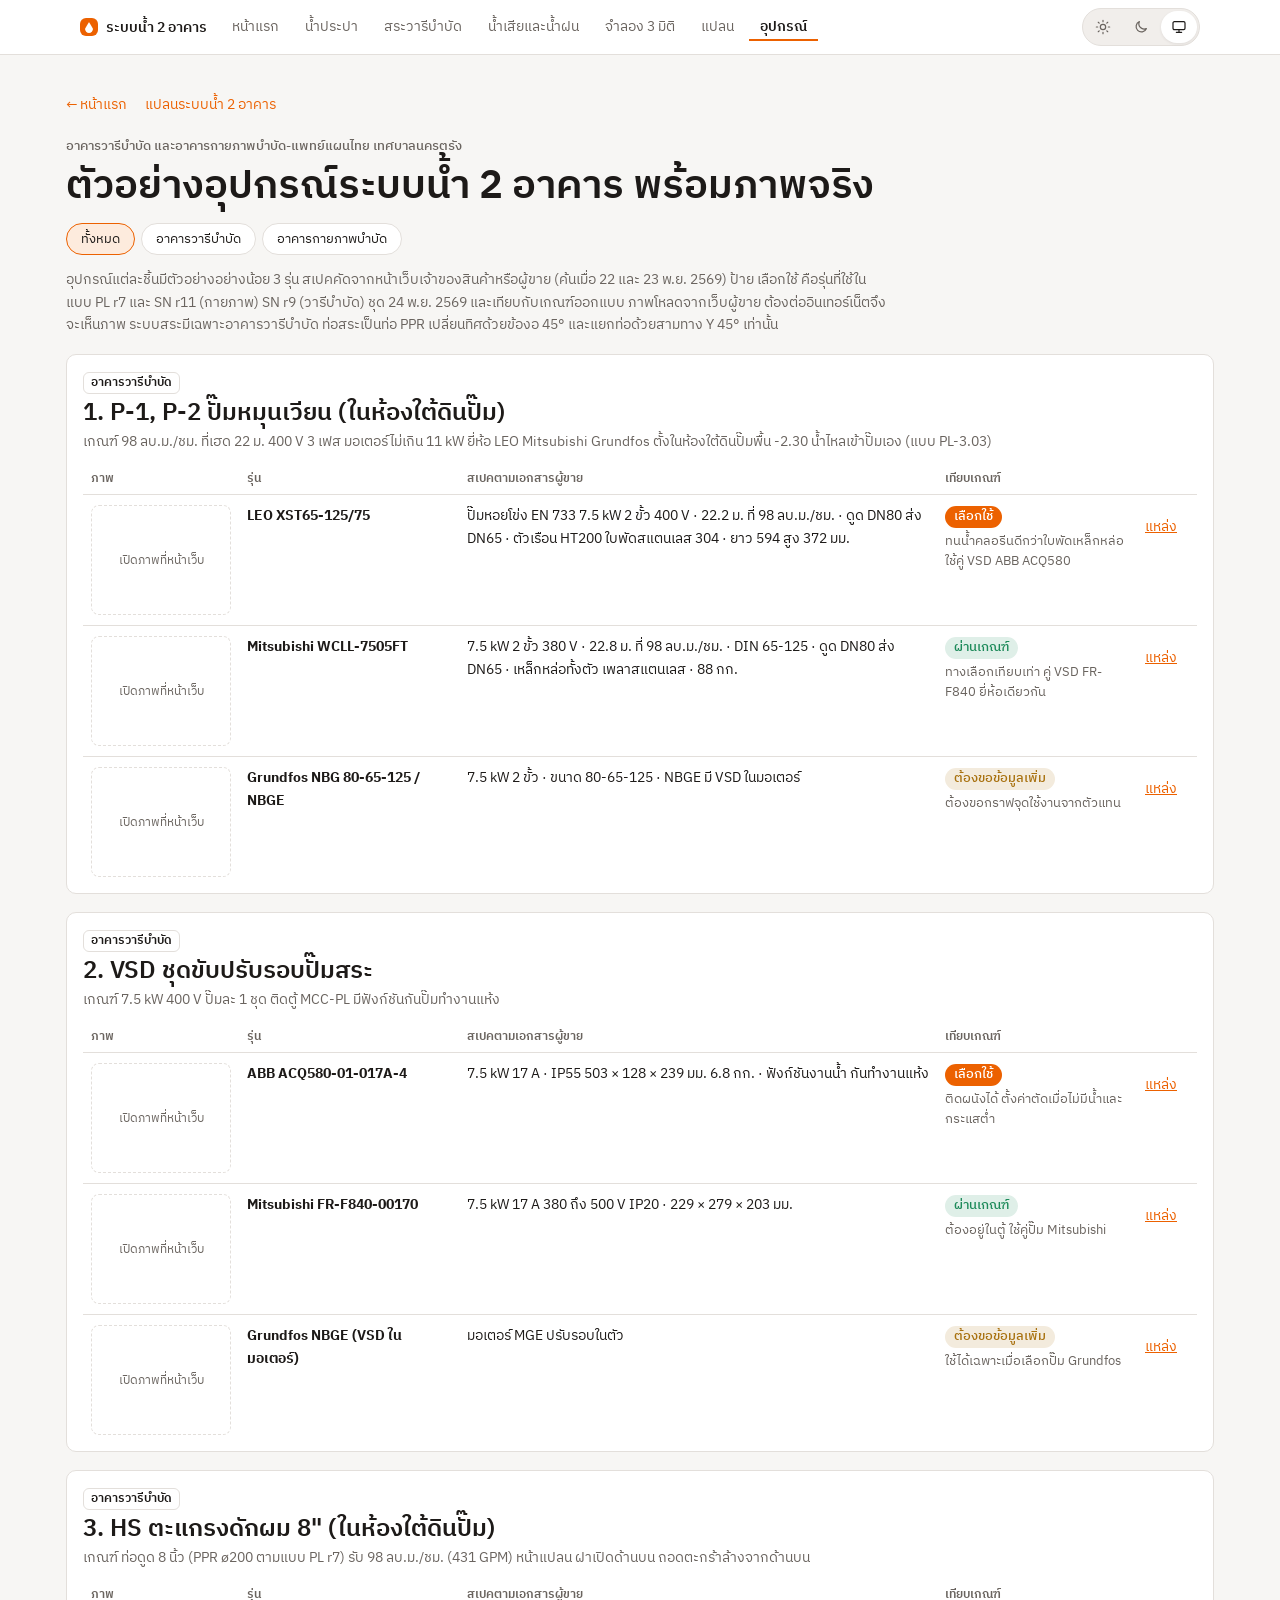
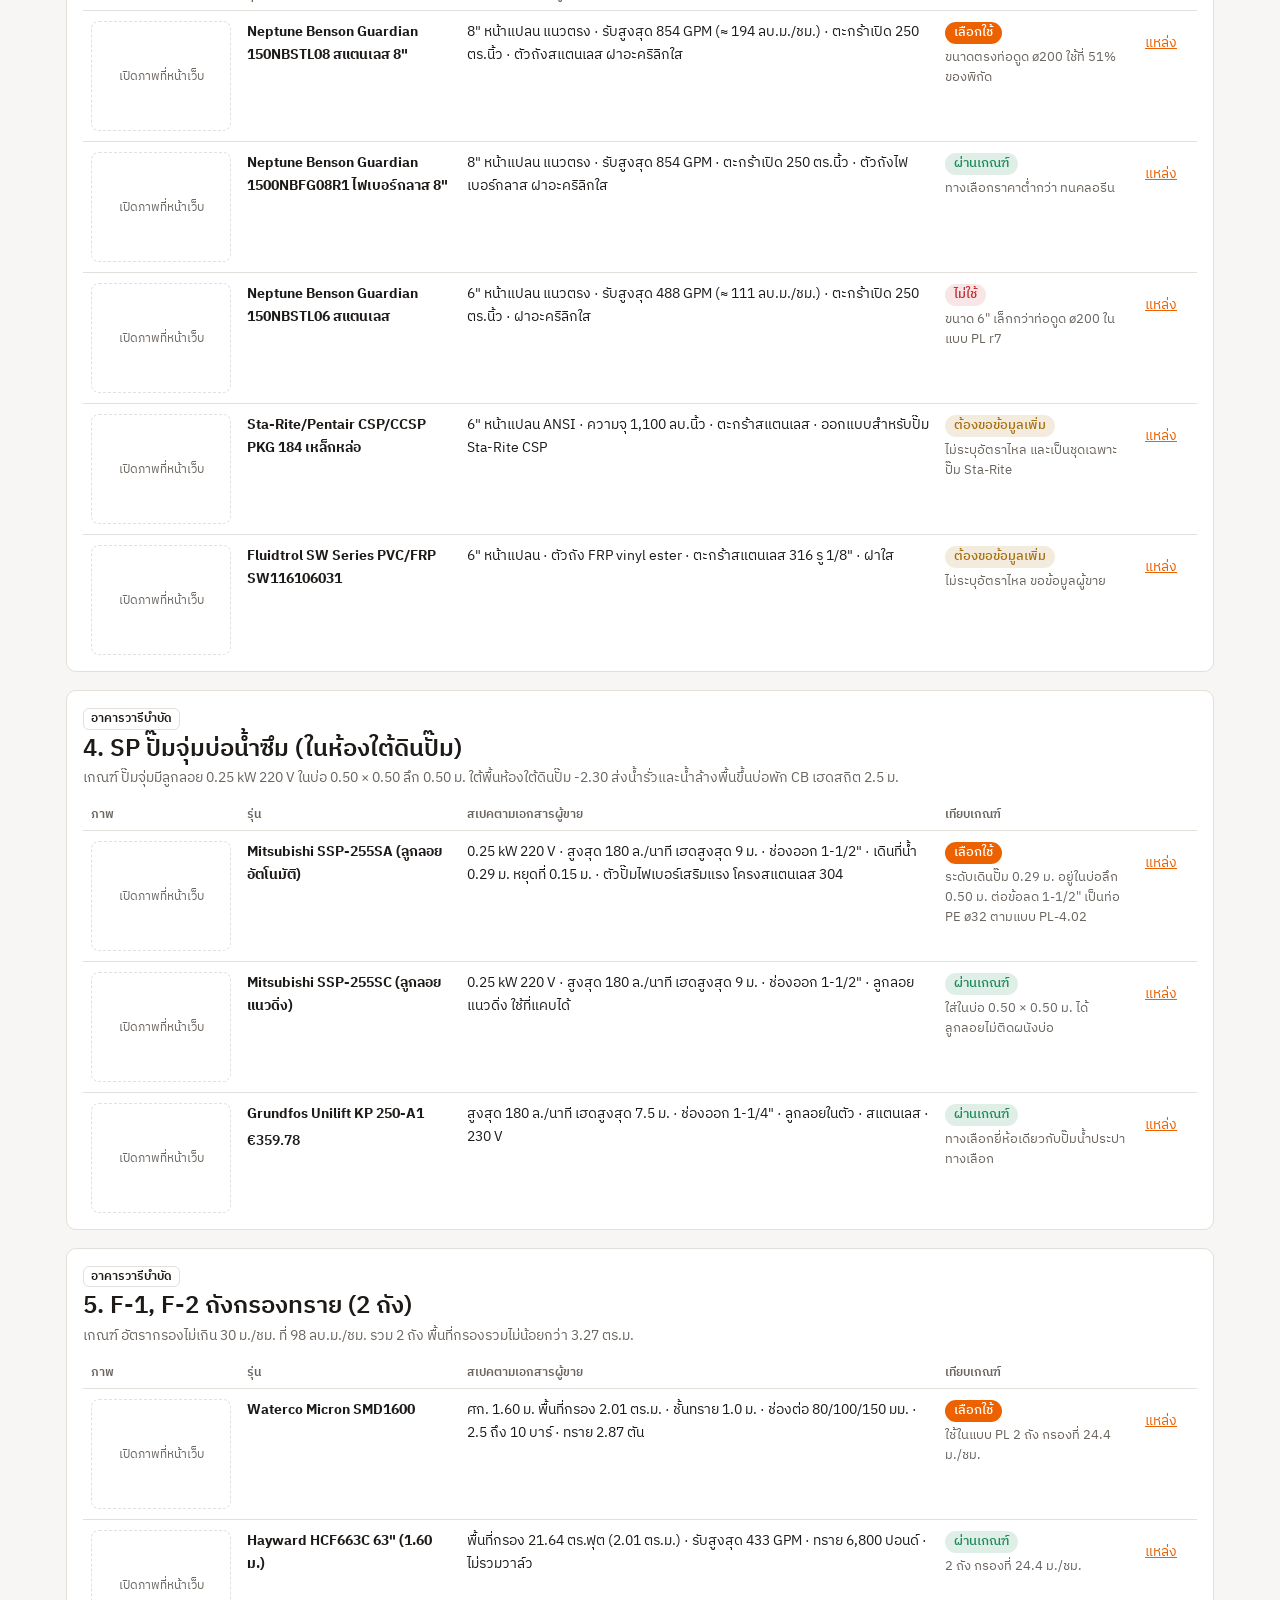
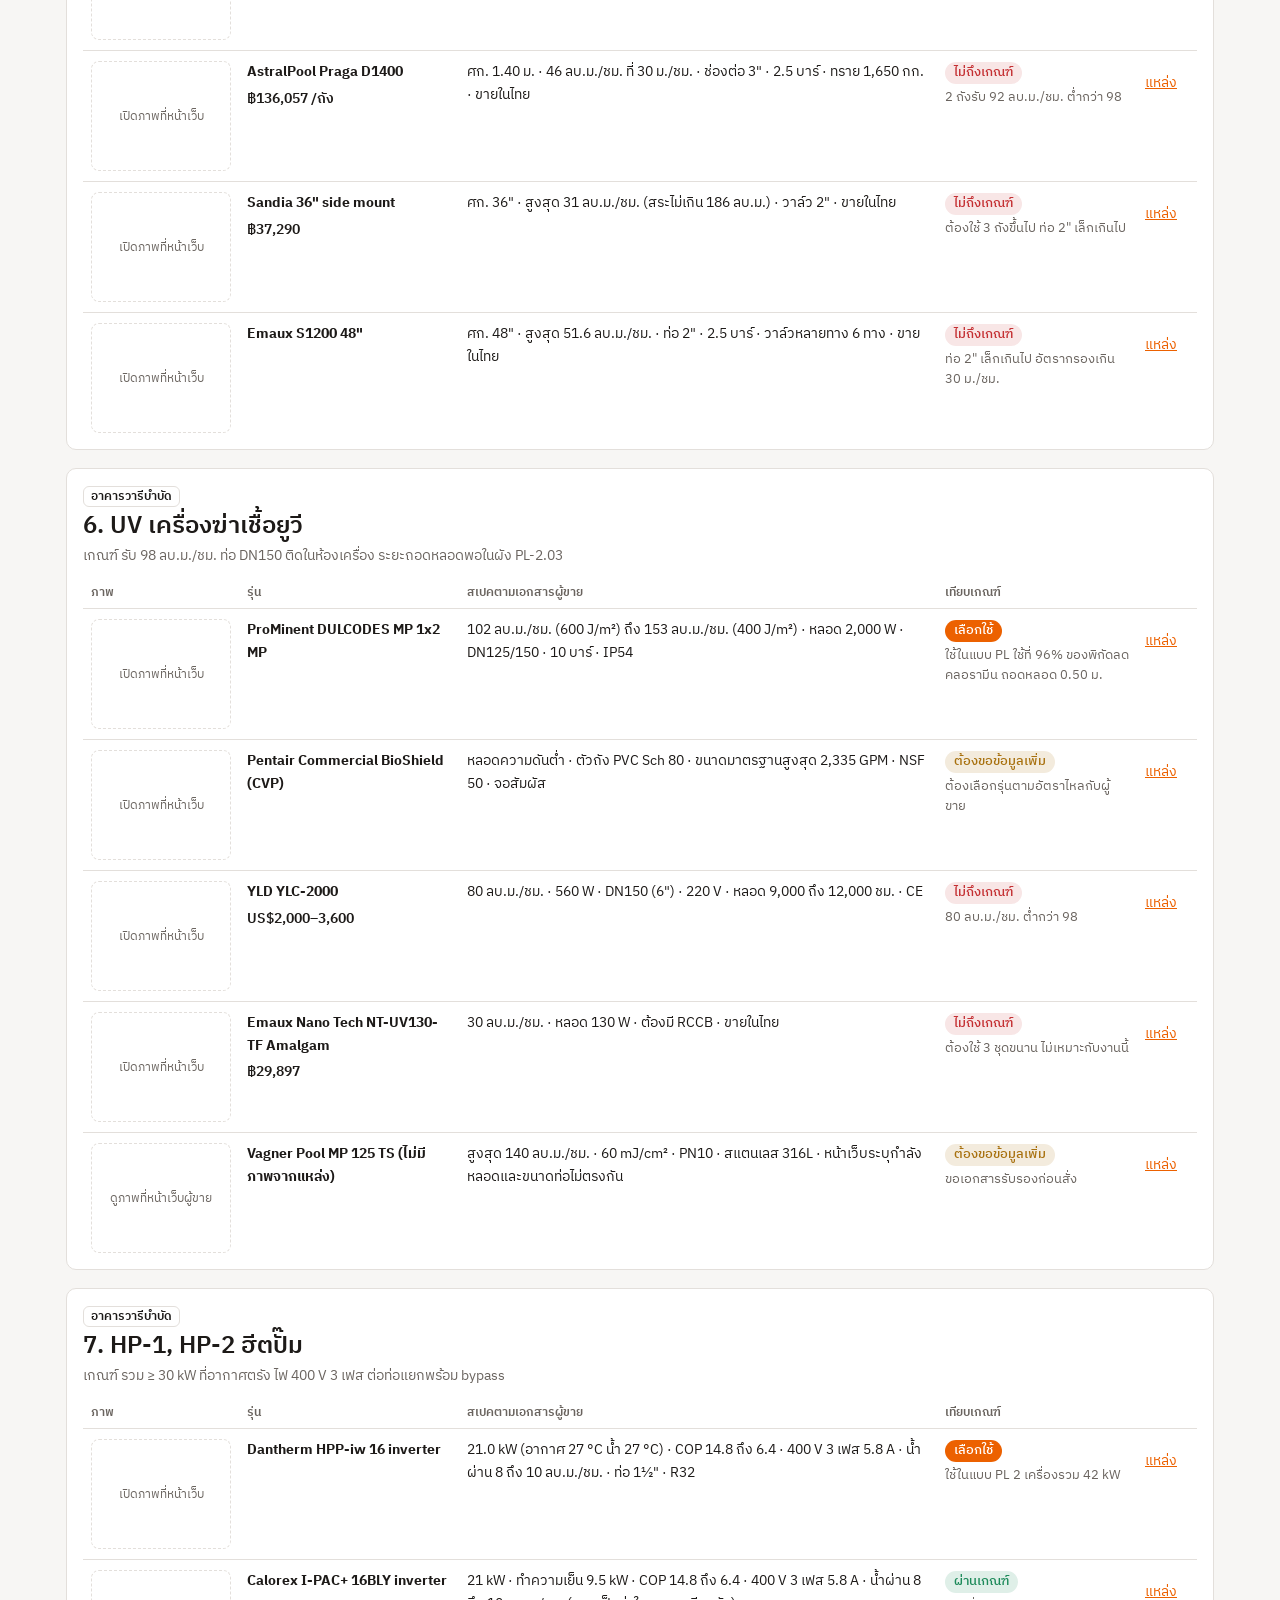
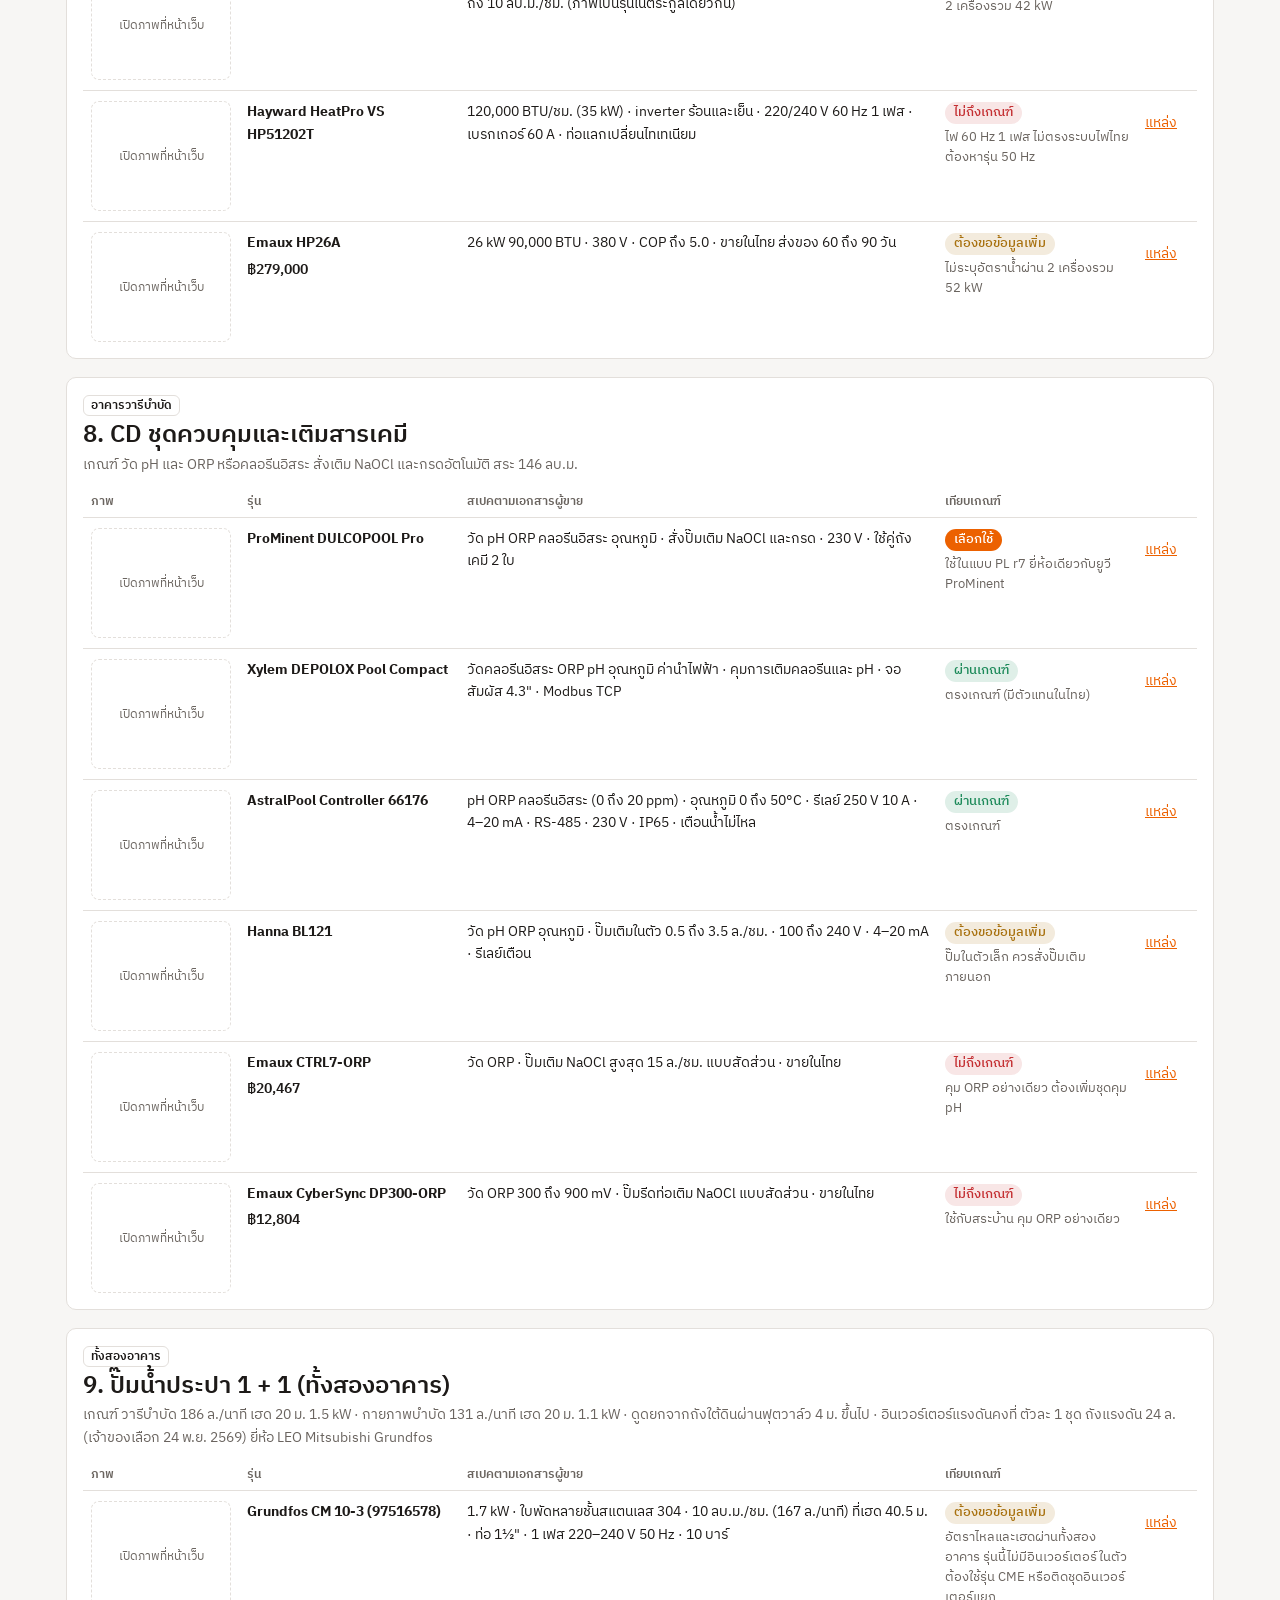
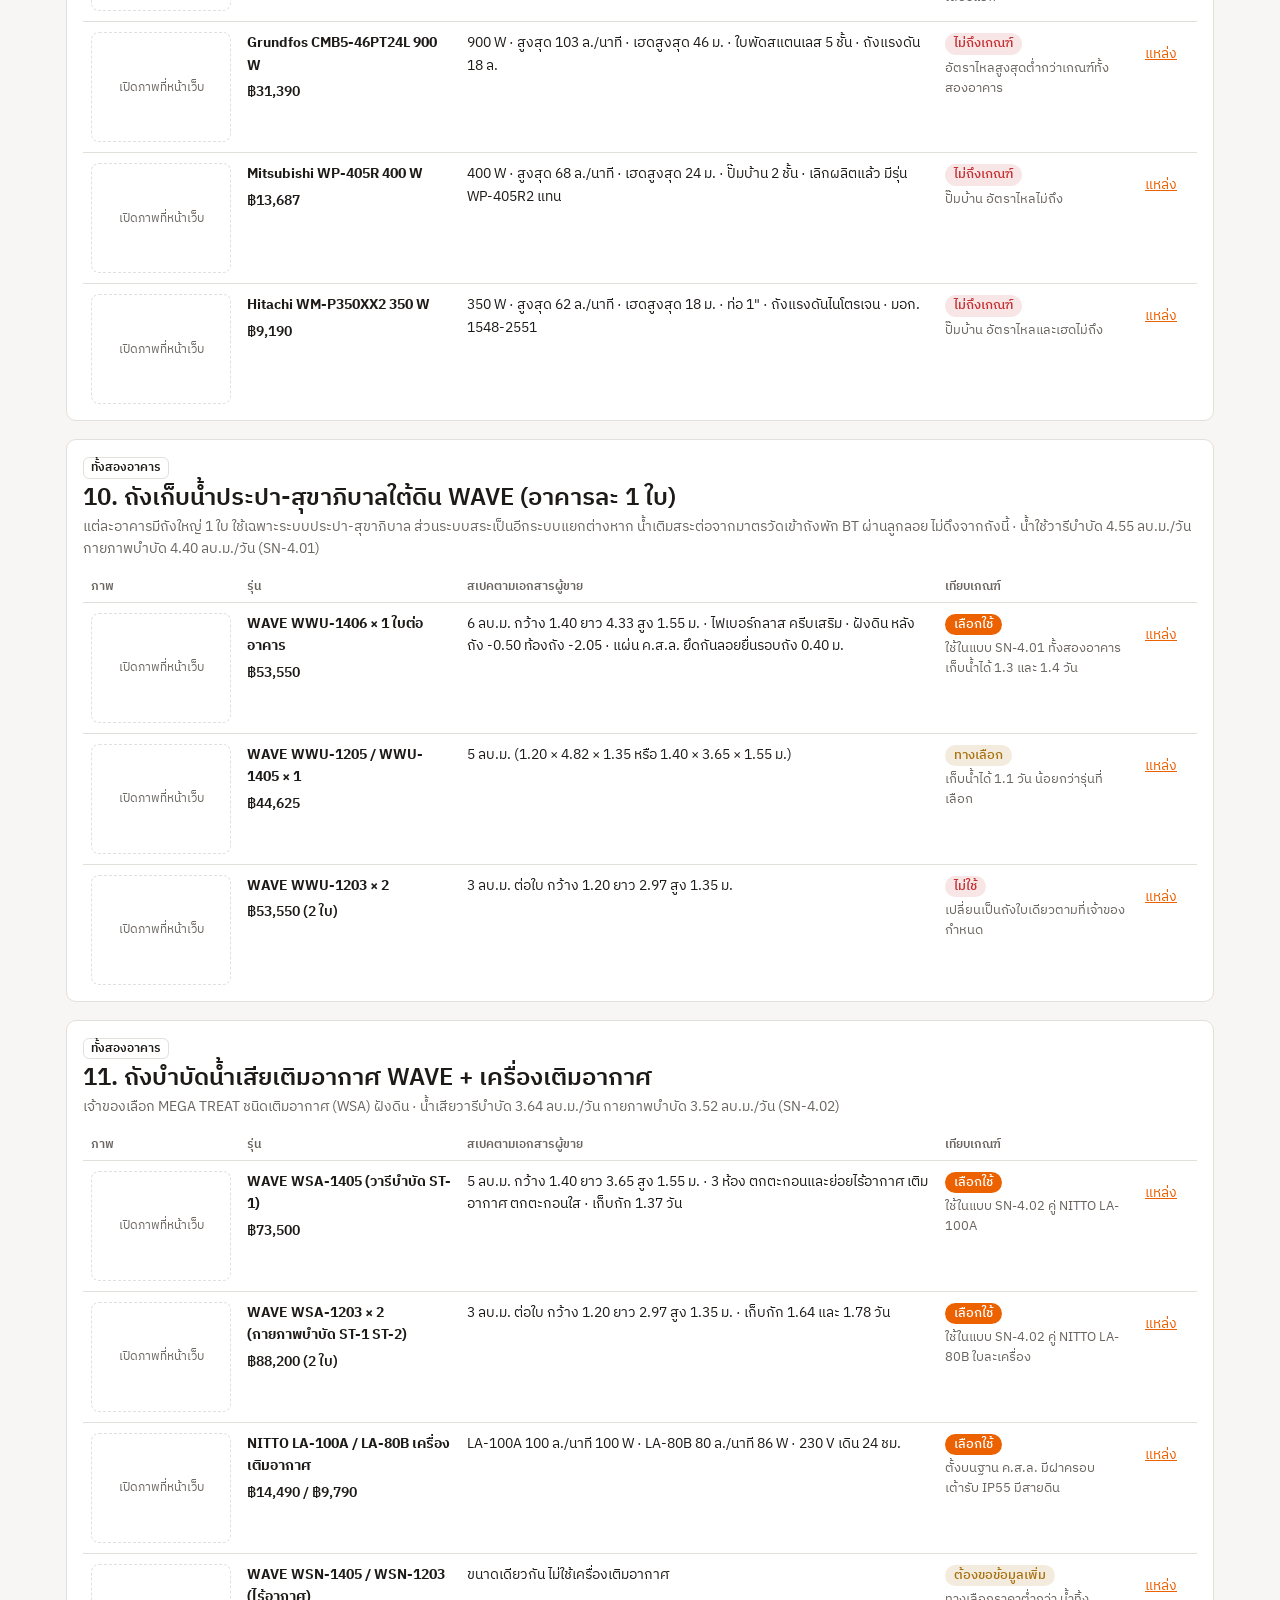
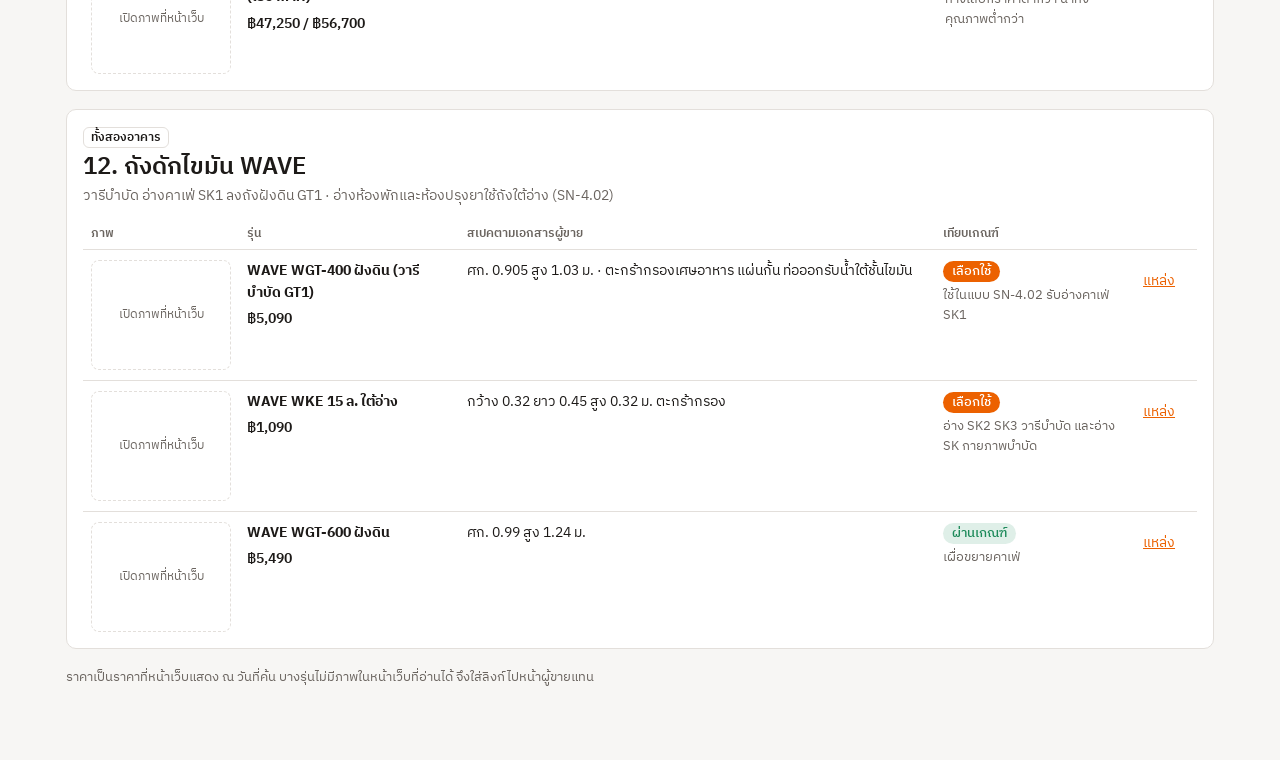
==== commit 4753f8d8: "Add files via upload" ====
--- a/equipment.html
+++ b/equipment.html
@@ -40,7 +40,7 @@
 <nav class="bk" aria-label="ลิงก์ย้อนกลับ"><a href="index.html">← หน้าแรก</a><a href="plan.html">แปลนระบบน้ำ 2 อาคาร</a></nav><div class="eb">อาคารวารีบำบัด และอาคารกายภาพบำบัด-แพทย์แผนไทย <span class="nw">เทศบาลนครตรัง</span></div>
 <h1>ตัวอย่าง<span class="nw">อุปกรณ์</span>ระบบน้ำ 2 อาคาร พร้อมภาพจริง</h1>
 <div class="flt" role="group"><button data-f="all" aria-pressed="true">ทั้งหมด</button><button data-f="hydro" aria-pressed="false">อาคารวารีบำบัด</button><button data-f="health" aria-pressed="false">อาคารกายภาพบำบัด</button></div>
-<p class="lead"><span class="nw">อุปกรณ์</span>แต่ละชิ้นมีตัวอย่างอย่างน้อย 3 รุ่น สเปคคัดจากหน้าเว็บเจ้าของสินค้าหรือผู้ขาย (ค้นเมื่อ 22 และ 23 พ.ย. 2569) ป้าย เลือกใช้ คือรุ่นที่ใช้ในแบบ PL r5 และ SN r10 (กายภาพ) SN r7 (วารีบำบัด) ชุด 24 พ.ย. 2569 และเทียบกับเกณฑ์ออกแบบ ภาพโหลดจากเว็บผู้ขาย ต้องต่ออินเทอร์เน็ตจึงจะเห็นภาพ ระบบสระมีเฉพาะอาคารวารีบำบัด ท่อสระเป็นท่อ PPR เปลี่ยนทิศด้วยข้องอ 45° และแยกท่อด้วยสามทาง Y 45° เท่านั้น</p>
-<section data-b="hydro"><div class="bt hydro">อาคารวารีบำบัด</div><h2>1. P-1, P-2 ปั๊มหมุนเวียน (ในห้องใต้ดินปั๊ม)</h2><p class="crit">เกณฑ์ 98 <span class="nw">ลบ.ม./ชม.</span> ที่เฮด 22 ม. 400 V 3 เฟส มอเตอร์ไม่เกิน 11 kW ยี่ห้อ LEO Mitsubishi Grundfos ตั้งในห้องใต้ดินปั๊มพื้น -2.30 น้ำไหลเข้าปั๊มเอง (แบบ PL-3.03)</p><div class="tw"><table><thead><tr><th>ภาพ</th><th>รุ่น</th><th>สเปคตามเอกสารผู้ขาย</th><th>เทียบเกณฑ์</th><th></th></tr></thead><tbody><tr><td class="pic"><img src="https://leopump.com/en/bocupload/2023/07/18/XST-standard-centrifugal-pump.png" alt="LEO XST65-125/75" loading="lazy" referrerpolicy="no-referrer" onerror="this.replaceWith(Object.assign(document.createElement('a'),{href:'https://www.engeldot.nl/_clientfiles/Docs/LEO%20XST%20datasheet.pdf',target:'_blank',textContent:'เปิดภาพที่หน้าเว็บ',className:'noimg'}))"></td><td><b>LEO XST65-125/75</b></td><td data-l="สเปคตามเอกสารผู้ขาย">ปั๊มหอยโข่ง EN 733 7.5 kW 2 ขั้ว 400 V · 22.2 ม. ที่ 98 <span class="nw">ลบ.ม./ชม.</span> · ดูด DN80 ส่ง DN65 · ตัวเรือน HT200 ใบพัดสแตนเลส 304 · ยาว 594 สูง 372 มม.</td><td data-l="เทียบเกณฑ์"><span class="tag sel">เลือกใช้</span><div class="nt">ทนน้ำคลอรีนดีกว่าใบพัดเหล็กหล่อ ใช้คู่ VSD ABB ACQ580</div></td><td><a href="https://www.engeldot.nl/_clientfiles/Docs/LEO%20XST%20datasheet.pdf" target="_blank">แหล่ง</a></td></tr><tr><td class="pic"><img src="https://store.toolsheep.com/wp-content/uploads/2023/07/Centrifugal-pump-MITSUBISHI-WCLL-Series.png" alt="Mitsubishi WCLL-7505FT" loading="lazy" referrerpolicy="no-referrer" onerror="this.replaceWith(Object.assign(document.createElement('a'),{href:'https://www.meath-co.com/web/es-mit/UploadFile/CatalogueLandpump.pdf',target:'_blank',textContent:'เปิดภาพที่หน้าเว็บ',className:'noimg'}))"></td><td><b>Mitsubishi WCLL-7505FT</b></td><td data-l="สเปคตามเอกสารผู้ขาย">7.5 kW 2 ขั้ว 380 V · 22.8 ม. ที่ 98 <span class="nw">ลบ.ม./ชม.</span> · DIN 65-125 · ดูด DN80 ส่ง DN65 · เหล็กหล่อทั้งตัว เพลาสแตนเลส · 88 กก.</td><td data-l="เทียบเกณฑ์"><span class="tag ok">ผ่านเกณฑ์</span><div class="nt">ทางเลือกเทียบเท่า คู่ VSD FR-F840 ยี่ห้อเดียวกัน</div></td><td><a href="https://www.meath-co.com/web/es-mit/UploadFile/CatalogueLandpump.pdf" target="_blank">แหล่ง</a></td></tr><tr><td class="pic"><img src="https://freshbydesign.com.au/wp-content/uploads/2026/10/Grundfos-NBG-End-Suction-Pumps.jpg" alt="Grundfos NBG 80-65-125 / NBGE" loading="lazy" referrerpolicy="no-referrer" onerror="this.replaceWith(Object.assign(document.createElement('a'),{href:'https://chainaris.co.th/themes/6297/files/Booklet_NBG-NBGE-NKG-NKGE.pdf',target:'_blank',textContent:'เปิดภาพที่หน้าเว็บ',className:'noimg'}))"></td><td><b>Grundfos NBG 80-65-125 / NBGE</b></td><td data-l="สเปคตามเอกสารผู้ขาย">7.5 kW 2 ขั้ว · ขนาด 80-65-125 · NBGE มี VSD ในมอเตอร์</td><td data-l="เทียบเกณฑ์"><span class="tag chk">ต้องขอข้อมูลเพิ่ม</span><div class="nt">ต้องขอกราฟจุดใช้งานจากตัวแทน</div></td><td><a href="https://chainaris.co.th/themes/6297/files/Booklet_NBG-NBGE-NKG-NKGE.pdf" target="_blank">แหล่ง</a></td></tr></tbody></table></div></section><section data-b="hydro"><div class="bt hydro">อาคารวารีบำบัด</div><h2>2. VSD ชุดขับปรับรอบปั๊มสระ</h2><p class="crit">เกณฑ์ 7.5 kW 400 V ปั๊มละ 1 ชุด ติดตู้ MCC-PL มีฟังก์ชันกันปั๊มทำงานแห้ง</p><div class="tw"><table><thead><tr><th>ภาพ</th><th>รุ่น</th><th>สเปคตามเอกสารผู้ขาย</th><th>เทียบเกณฑ์</th><th></th></tr></thead><tbody><tr><td class="pic"><img src="https://cdn.productimages.abb.com/9IBA236493_400x400.jpg" alt="ABB ACQ580-01-017A-4" loading="lazy" referrerpolicy="no-referrer" onerror="this.replaceWith(Object.assign(document.createElement('a'),{href:'https://library.e.abb.com/public/abef15557c114c54b974cc7b2991843f/EN_ACQ580-01_HW_A_A5_screen.pdf',target:'_blank',textContent:'เปิดภาพที่หน้าเว็บ',className:'noimg'}))"></td><td><b>ABB ACQ580-01-017A-4</b></td><td data-l="สเปคตามเอกสารผู้ขาย">7.5 kW 17 A · IP55 503 × 128 × 239 มม. 6.8 กก. · ฟังก์ชันงานน้ำ กันทำงานแห้ง</td><td data-l="เทียบเกณฑ์"><span class="tag sel">เลือกใช้</span><div class="nt">ติดผนังได้ ตั้งค่าตัดเมื่อไม่มีน้ำและกระแสต่ำ</div></td><td><a href="https://library.e.abb.com/public/abef15557c114c54b974cc7b2991843f/EN_ACQ580-01_HW_A_A5_screen.pdf" target="_blank">แหล่ง</a></td></tr><tr><td class="pic"><img src="https://i.ebayimg.com/images/g/F34AAOSweMxk~vYZ/s-l1200.jpg" alt="Mitsubishi FR-F840-00170" loading="lazy" referrerpolicy="no-referrer" onerror="this.replaceWith(Object.assign(document.createElement('a'),{href:'https://mitsubishi-electric-eshop.mee.com/mee/FA_IA/en/EUR/Catalogue/Inverter/Main-Unit/FR-F840-00170-E2-60/p/000000000000307216',target:'_blank',textContent:'เปิดภาพที่หน้าเว็บ',className:'noimg'}))"></td><td><b>Mitsubishi FR-F840-00170</b></td><td data-l="สเปคตามเอกสารผู้ขาย">7.5 kW 17 A 380 ถึง 500 V IP20 · 229 × 279 × 203 มม.</td><td data-l="เทียบเกณฑ์"><span class="tag ok">ผ่านเกณฑ์</span><div class="nt">ต้องอยู่ในตู้ ใช้คู่ปั๊ม Mitsubishi</div></td><td><a href="https://mitsubishi-electric-eshop.mee.com/mee/FA_IA/en/EUR/Catalogue/Inverter/Main-Unit/FR-F840-00170-E2-60/p/000000000000307216" target="_blank">แหล่ง</a></td></tr><tr><td class="pic"><img src="https://freshbydesign.com.au/wp-content/uploads/2026/10/Grundfos-NBG-End-Suction-Pumps.jpg" alt="Grundfos NBGE (VSD ในมอเตอร์)" loading="lazy" referrerpolicy="no-referrer" onerror="this.replaceWith(Object.assign(document.createElement('a'),{href:'https://chainaris.co.th/themes/6297/files/Booklet_NBG-NBGE-NKG-NKGE.pdf',target:'_blank',textContent:'เปิดภาพที่หน้าเว็บ',className:'noimg'}))"></td><td><b>Grundfos NBGE (VSD ในมอเตอร์)</b></td><td data-l="สเปคตามเอกสารผู้ขาย">มอเตอร์ MGE ปรับรอบในตัว</td><td data-l="เทียบเกณฑ์"><span class="tag chk">ต้องขอข้อมูลเพิ่ม</span><div class="nt">ใช้ได้เฉพาะเมื่อเลือกปั๊ม Grundfos</div></td><td><a href="https://chainaris.co.th/themes/6297/files/Booklet_NBG-NBGE-NKG-NKGE.pdf" target="_blank">แหล่ง</a></td></tr></tbody></table></div></section><section data-b="hydro"><div class="bt hydro">อาคารวารีบำบัด</div><h2>3. HS ตะแกรงดักผม 8&quot; (ในห้องใต้ดินปั๊ม)</h2><p class="crit">เกณฑ์ ท่อดูด 8 นิ้ว (PPR ø200 ตามแบบ PL r5) รับ 98 <span class="nw">ลบ.ม./ชม.</span> (431 GPM) หน้าแปลน ฝาเปิดด้านบน ถอดตะกร้าล้างจากด้านบน</p><div class="tw"><table><thead><tr><th>ภาพ</th><th>รุ่น</th><th>สเปคตามเอกสารผู้ขาย</th><th>เทียบเกณฑ์</th><th></th></tr></thead><tbody><tr><td class="pic"><img src="https://www.poolweb.com/cdn/shop/products/3127895_818b59f3-73cd-4894-9870-347c9b2146b2.jpg?v=1666228098" alt="Neptune Benson Guardian 150NBSTL08 สแตนเลส 8&quot;" loading="lazy" referrerpolicy="no-referrer" onerror="this.replaceWith(Object.assign(document.createElement('a'),{href:'https://www.poolweb.com/products/guardian-stainless-steel-straight-hair-and-lint-strainer-8-inch-connections-flanged',target:'_blank',textContent:'เปิดภาพที่หน้าเว็บ',className:'noimg'}))"></td><td><b>Neptune Benson Guardian 150NBSTL08 สแตนเลส 8&quot;</b></td><td data-l="สเปคตามเอกสารผู้ขาย">8&quot; หน้าแปลน แนวตรง · รับสูงสุด 854 GPM (≈ 194 <span class="nw">ลบ.ม./ชม.</span>) · ตะกร้าเปิด 250 ตร.นิ้ว · ตัวถังสแตนเลส ฝาอะคริลิกใส</td><td data-l="เทียบเกณฑ์"><span class="tag sel">เลือกใช้</span><div class="nt">ขนาดตรงท่อดูด ø200 ใช้ที่ 51% ของพิกัด</div></td><td><a href="https://www.poolweb.com/products/guardian-stainless-steel-straight-hair-and-lint-strainer-8-inch-connections-flanged" target="_blank">แหล่ง</a></td></tr><tr><td class="pic"><img src="http://www.poolweb.com/cdn/shop/products/478541_d237beea-11c6-40a4-b1a8-dbdb8012dbf3_1200x1200.jpg?v=1666227934" alt="Neptune Benson Guardian 1500NBFG08R1 ไฟเบอร์กลาส 8&quot;" loading="lazy" referrerpolicy="no-referrer" onerror="this.replaceWith(Object.assign(document.createElement('a'),{href:'https://www.poolweb.com/products/guardian-fiberglass-straight-hair-and-lint-strainer-8-inch-connections-flanged',target:'_blank',textContent:'เปิดภาพที่หน้าเว็บ',className:'noimg'}))"></td><td><b>Neptune Benson Guardian 1500NBFG08R1 ไฟเบอร์กลาส 8&quot;</b></td><td data-l="สเปคตามเอกสารผู้ขาย">8&quot; หน้าแปลน แนวตรง · รับสูงสุด 854 GPM · ตะกร้าเปิด 250 ตร.นิ้ว · ตัวถังไฟเบอร์กลาส ฝาอะคริลิกใส</td><td data-l="เทียบเกณฑ์"><span class="tag ok">ผ่านเกณฑ์</span><div class="nt">ทางเลือกราคาต่ำกว่า ทนคลอรีน</div></td><td><a href="https://www.poolweb.com/products/guardian-fiberglass-straight-hair-and-lint-strainer-8-inch-connections-flanged" target="_blank">แหล่ง</a></td></tr><tr><td class="pic"><img src="https://www.poolweb.com/cdn/shop/products/3127895_feb680af-9d52-46be-b22b-8036e13d0fc4_1200x1200.jpg?v=1666228072" alt="Neptune Benson Guardian 150NBSTL06 สแตนเลส" loading="lazy" referrerpolicy="no-referrer" onerror="this.replaceWith(Object.assign(document.createElement('a'),{href:'https://poolweb.com/products/guardian-stainless-steel-straight-hair-and-lint-strainer-6-inch-connections-flanged',target:'_blank',textContent:'เปิดภาพที่หน้าเว็บ',className:'noimg'}))"></td><td><b>Neptune Benson Guardian 150NBSTL06 สแตนเลส</b></td><td data-l="สเปคตามเอกสารผู้ขาย">6&quot; หน้าแปลน แนวตรง · รับสูงสุด 488 GPM (≈ 111 <span class="nw">ลบ.ม./ชม.</span>) · ตะกร้าเปิด 250 ตร.นิ้ว · ฝาอะคริลิกใส</td><td data-l="เทียบเกณฑ์"><span class="tag no">ไม่ใช้</span><div class="nt">ขนาด 6&quot; เล็กกว่าท่อดูด ø200 ในแบบ PL r5</div></td><td><a href="https://poolweb.com/products/guardian-stainless-steel-straight-hair-and-lint-strainer-6-inch-connections-flanged" target="_blank">แหล่ง</a></td></tr><tr><td class="pic"><img src="https://www.poolweb.com/cdn/shop/products/media_919d1624-8a9c-48c3-a3f6-3e9313cbc72d_1200x1200.jpg?v=1666295198" alt="Sta-Rite/Pentair CSP/CCSP PKG 184 เหล็กหล่อ" loading="lazy" referrerpolicy="no-referrer" onerror="this.replaceWith(Object.assign(document.createElement('a'),{href:'https://poolweb.com/products/csp-ccsp-hair-lint-strainer-package-6-inch-ansi-flange-cast-iron',target:'_blank',textContent:'เปิดภาพที่หน้าเว็บ',className:'noimg'}))"></td><td><b>Sta-Rite/Pentair CSP/CCSP PKG 184 เหล็กหล่อ</b></td><td data-l="สเปคตามเอกสารผู้ขาย">6&quot; หน้าแปลน ANSI · ความจุ 1,100 ลบ.นิ้ว · ตะกร้าสแตนเลส · ออกแบบสำหรับปั๊ม Sta-Rite CSP</td><td data-l="เทียบเกณฑ์"><span class="tag chk">ต้องขอข้อมูลเพิ่ม</span><div class="nt">ไม่ระบุอัตราไหล และเป็นชุดเฉพาะปั๊ม Sta-Rite</div></td><td><a href="https://poolweb.com/products/csp-ccsp-hair-lint-strainer-package-6-inch-ansi-flange-cast-iron" target="_blank">แหล่ง</a></td></tr><tr><td class="pic"><img src="https://www.poolweb.com/cdn/shop/products/1616142_61fca92c-e46e-44bd-93ef-a30127308980_1200x1200.jpg?v=1666188749" alt="Fluidtrol SW Series PVC/FRP SW116106031" loading="lazy" referrerpolicy="no-referrer" onerror="this.replaceWith(Object.assign(document.createElement('a'),{href:'https://poolweb.com/products/sw-series-pvc-frp-basket-strainer-with-stainless-steel-basket-6-inch-connections',target:'_blank',textContent:'เปิดภาพที่หน้าเว็บ',className:'noimg'}))"></td><td><b>Fluidtrol SW Series PVC/FRP SW116106031</b></td><td data-l="สเปคตามเอกสารผู้ขาย">6&quot; หน้าแปลน · ตัวถัง FRP vinyl ester · ตะกร้าสแตนเลส 316 รู 1/8&quot; · ฝาใส</td><td data-l="เทียบเกณฑ์"><span class="tag chk">ต้องขอข้อมูลเพิ่ม</span><div class="nt">ไม่ระบุอัตราไหล ขอข้อมูลผู้ขาย</div></td><td><a href="https://poolweb.com/products/sw-series-pvc-frp-basket-strainer-with-stainless-steel-basket-6-inch-connections" target="_blank">แหล่ง</a></td></tr></tbody></table></div></section><section data-b="hydro"><div class="bt hydro">อาคารวารีบำบัด</div><h2>4. SP ปั๊มจุ่มบ่อน้ำซึม (ในห้องใต้ดินปั๊ม)</h2><p class="crit">เกณฑ์ ปั๊มจุ่มมีลูกลอย 0.25 kW 220 V ในบ่อ 0.50 × 0.50 ลึก 0.50 ม. ใต้พื้นห้องใต้ดินปั๊ม -2.30 ส่งน้ำรั่วและน้ำล้างพื้นขึ้นบ่อพัก CB เฮดสถิต 2.5 ม.</p><div class="tw"><table><thead><tr><th>ภาพ</th><th>รุ่น</th><th>สเปคตามเอกสารผู้ขาย</th><th>เทียบเกณฑ์</th><th></th></tr></thead><tbody><tr><td class="pic"><img src="https://f.btwcdn.com/store-47991/product/ba300b2d-108a-32a8-d97a-600fcdb8676e.jpg" alt="Mitsubishi SSP-255SA (ลูกลอยอัตโนมัติ)" loading="lazy" referrerpolicy="no-referrer" onerror="this.replaceWith(Object.assign(document.createElement('a'),{href:'https://www.meath-co.com/web/es-mit/UploadFile/SSP.pdf',target:'_blank',textContent:'เปิดภาพที่หน้าเว็บ',className:'noimg'}))"></td><td><b>Mitsubishi SSP-255SA (ลูกลอยอัตโนมัติ)</b></td><td data-l="สเปคตามเอกสารผู้ขาย">0.25 kW 220 V · สูงสุด 180 ล./นาที เฮดสูงสุด 9 ม. · ช่องออก 1-1/2&quot; · เดินที่น้ำ 0.29 ม. หยุดที่ 0.15 ม. · ตัวปั๊มไฟเบอร์เสริมแรง โครงสแตนเลส 304</td><td data-l="เทียบเกณฑ์"><span class="tag sel">เลือกใช้</span><div class="nt">ระดับเดินปั๊ม 0.29 ม. อยู่ในบ่อลึก 0.50 ม. ต่อข้อลด 1-1/2&quot; เป็นท่อ PE ø32 ตามแบบ PL-4.02</div></td><td><a href="https://www.meath-co.com/web/es-mit/UploadFile/SSP.pdf" target="_blank">แหล่ง</a></td></tr><tr><td class="pic"><img src="https://f.btwcdn.com/store-47991/product/556a2a52-ddeb-2b0f-ea5f-600fb317353a.jpg" alt="Mitsubishi SSP-255SC (ลูกลอยแนวดิ่ง)" loading="lazy" referrerpolicy="no-referrer" onerror="this.replaceWith(Object.assign(document.createElement('a'),{href:'https://www.meath-co.com/web/es-mit/UploadFile/SSP.pdf',target:'_blank',textContent:'เปิดภาพที่หน้าเว็บ',className:'noimg'}))"></td><td><b>Mitsubishi SSP-255SC (ลูกลอยแนวดิ่ง)</b></td><td data-l="สเปคตามเอกสารผู้ขาย">0.25 kW 220 V · สูงสุด 180 ล./นาที เฮดสูงสุด 9 ม. · ช่องออก 1-1/2&quot; · ลูกลอยแนวดิ่ง ใช้ที่แคบได้</td><td data-l="เทียบเกณฑ์"><span class="tag ok">ผ่านเกณฑ์</span><div class="nt">ใส่ในบ่อ 0.50 × 0.50 ม. ได้ ลูกลอยไม่ติดผนังบ่อ</div></td><td><a href="https://www.meath-co.com/web/es-mit/UploadFile/SSP.pdf" target="_blank">แหล่ง</a></td></tr><tr><td class="pic"><img src="https://www.pumpa.eu/media/5xnjhmf4/vo2_uniliftkp_plovak.png?rmode=max&amp;width=655&amp;height=655&amp;v=1dd15da3349a0a0" alt="Grundfos Unilift KP 250-A1" loading="lazy" referrerpolicy="no-referrer" onerror="this.replaceWith(Object.assign(document.createElement('a'),{href:'https://www.pumpa.eu/en/grundfos-unilift-kp-250-a1-230v-10m-cable/',target:'_blank',textContent:'เปิดภาพที่หน้าเว็บ',className:'noimg'}))"></td><td><b>Grundfos Unilift KP 250-A1</b><div class=pr>€359.78</div></td><td data-l="สเปคตามเอกสารผู้ขาย">สูงสุด 180 ล./นาที เฮดสูงสุด 7.5 ม. · ช่องออก 1-1/4&quot; · ลูกลอยในตัว · สแตนเลส · 230 V</td><td data-l="เทียบเกณฑ์"><span class="tag ok">ผ่านเกณฑ์</span><div class="nt">ทางเลือกยี่ห้อเดียวกับปั๊มน้ำประปาทางเลือก</div></td><td><a href="https://www.pumpa.eu/en/grundfos-unilift-kp-250-a1-230v-10m-cable/" target="_blank">แหล่ง</a></td></tr></tbody></table></div></section><section data-b="hydro"><div class="bt hydro">อาคารวารีบำบัด</div><h2>5. F-1, F-2 ถังกรองทราย (2 ถัง)</h2><p class="crit">เกณฑ์ อัตรากรองไม่เกิน 30 ม./ชม. ที่ 98 <span class="nw">ลบ.ม./ชม.</span> รวม 2 ถัง พื้นที่กรองรวมไม่น้อยกว่า 3.27 ตร.ม.</p><div class="tw"><table><thead><tr><th>ภาพ</th><th>รุ่น</th><th>สเปคตามเอกสารผู้ขาย</th><th>เทียบเกณฑ์</th><th></th></tr></thead><tbody><tr><td class="pic"><img src="https://waterco.us/waterco/products-img/pool-and-spa/commercial-filters/micron-side-mount-deep-bed-filter/image-thumb__626__woAssetCarouselViewerFull/micron-side-mount-deep.png" alt="Waterco Micron SMD1600" loading="lazy" referrerpolicy="no-referrer" onerror="this.replaceWith(Object.assign(document.createElement('a'),{href:'https://cdn.shopify.com/s/files/1/0064/9232/3893/files/Waterco-commercial-water-treatment-SM.pdf',target:'_blank',textContent:'เปิดภาพที่หน้าเว็บ',className:'noimg'}))"></td><td><b>Waterco Micron SMD1600</b></td><td data-l="สเปคตามเอกสารผู้ขาย">ศก. 1.60 ม. พื้นที่กรอง 2.01 ตร.ม. · ชั้นทราย 1.0 ม. · ช่องต่อ 80/100/150 มม. · 2.5 ถึง 10 บาร์ · ทราย 2.87 ตัน</td><td data-l="เทียบเกณฑ์"><span class="tag sel">เลือกใช้</span><div class="nt">ใช้ในแบบ PL 2 ถัง กรองที่ 24.4 ม./ชม.</div></td><td><a href="https://cdn.shopify.com/s/files/1/0064/9232/3893/files/Waterco-commercial-water-treatment-SM.pdf" target="_blank">แหล่ง</a></td></tr><tr><td class="pic"><img src="https://commerce.hayward-pool-assets.com/magento/akeneo/HCF663C/sku_images/HCF663C_ad2e.jpg" alt="Hayward HCF663C 63&quot; (1.60 ม.)" loading="lazy" referrerpolicy="no-referrer" onerror="this.replaceWith(Object.assign(document.createElement('a'),{href:'https://ca.hayward.com/hcf-series-63-bobbin-wound-sand-filter-hcf663c.html',target:'_blank',textContent:'เปิดภาพที่หน้าเว็บ',className:'noimg'}))"></td><td><b>Hayward HCF663C 63&quot; (1.60 ม.)</b></td><td data-l="สเปคตามเอกสารผู้ขาย">พื้นที่กรอง 21.64 ตร.ฟุต (2.01 ตร.ม.) · รับสูงสุด 433 GPM · ทราย 6,800 ปอนด์ · ไม่รวมวาล์ว</td><td data-l="เทียบเกณฑ์"><span class="tag ok">ผ่านเกณฑ์</span><div class="nt">2 ถัง กรองที่ 24.4 ม./ชม.</div></td><td><a href="https://ca.hayward.com/hcf-series-63-bobbin-wound-sand-filter-hcf663c.html" target="_blank">แหล่ง</a></td></tr><tr><td class="pic"><img src="https://fluidra.bynder.com/m/bca7d2e1f6a4bed/original/pragafilter.jpg" alt="AstralPool Praga D1400" loading="lazy" referrerpolicy="no-referrer" onerror="this.replaceWith(Object.assign(document.createElement('a'),{href:'https://www.winwinpoolshop.com/en/product/57579-88250',target:'_blank',textContent:'เปิดภาพที่หน้าเว็บ',className:'noimg'}))"></td><td><b>AstralPool Praga D1400</b><div class=pr>฿136,057 /ถัง</div></td><td data-l="สเปคตามเอกสารผู้ขาย">ศก. 1.40 ม. · 46 <span class="nw">ลบ.ม./ชม.</span> ที่ 30 ม./ชม. · ช่องต่อ 3&quot; · 2.5 บาร์ · ทราย 1,650 กก. · ขายในไทย</td><td data-l="เทียบเกณฑ์"><span class="tag no">ไม่ถึงเกณฑ์</span><div class="nt">2 ถังรับ 92 <span class="nw">ลบ.ม./ชม.</span> ต่ำกว่า 98</div></td><td><a href="https://www.winwinpoolshop.com/en/product/57579-88250" target="_blank">แหล่ง</a></td></tr><tr><td class="pic"><img src="https://swimmingpoolsthailand.com/5852-large_default/sandia-36s.jpg" alt="Sandia 36&quot; side mount" loading="lazy" referrerpolicy="no-referrer" onerror="this.replaceWith(Object.assign(document.createElement('a'),{href:'https://swimmingpoolsthailand.com/en/sandia-sand-filters/1557-sandia-36s.html',target:'_blank',textContent:'เปิดภาพที่หน้าเว็บ',className:'noimg'}))"></td><td><b>Sandia 36&quot; side mount</b><div class=pr>฿37,290</div></td><td data-l="สเปคตามเอกสารผู้ขาย">ศก. 36&quot; · สูงสุด 31 <span class="nw">ลบ.ม./ชม.</span> (สระไม่เกิน 186 ลบ.ม.) · วาล์ว 2&quot; · ขายในไทย</td><td data-l="เทียบเกณฑ์"><span class="tag no">ไม่ถึงเกณฑ์</span><div class="nt">ต้องใช้ 3 ถังขึ้นไป ท่อ 2&quot; เล็กเกินไป</div></td><td><a href="https://swimmingpoolsthailand.com/en/sandia-sand-filters/1557-sandia-36s.html" target="_blank">แหล่ง</a></td></tr><tr><td class="pic"><img src="https://swimmingpoolsthailand.com/441-large_default/emaux-v-series-s1200.jpg" alt="Emaux S1200 48&quot;" loading="lazy" referrerpolicy="no-referrer" onerror="this.replaceWith(Object.assign(document.createElement('a'),{href:'https://swimmingpoolsthailand.com/en/filters/267-emaux-v-series-s1200.html',target:'_blank',textContent:'เปิดภาพที่หน้าเว็บ',className:'noimg'}))"></td><td><b>Emaux S1200 48&quot;</b></td><td data-l="สเปคตามเอกสารผู้ขาย">ศก. 48&quot; · สูงสุด 51.6 <span class="nw">ลบ.ม./ชม.</span> · ท่อ 2&quot; · 2.5 บาร์ · วาล์วหลายทาง 6 ทาง · ขายในไทย</td><td data-l="เทียบเกณฑ์"><span class="tag no">ไม่ถึงเกณฑ์</span><div class="nt">ท่อ 2&quot; เล็กเกินไป อัตรากรองเกิน 30 ม./ชม.</div></td><td><a href="https://swimmingpoolsthailand.com/en/filters/267-emaux-v-series-s1200.html" target="_blank">แหล่ง</a></td></tr></tbody></table></div></section><section data-b="hydro"><div class="bt hydro">อาคารวารีบำบัด</div><h2>6. UV เครื่องฆ่าเชื้อยูวี</h2><p class="crit">เกณฑ์ รับ 98 <span class="nw">ลบ.ม./ชม.</span> ท่อ DN150 ติดในห้องเครื่อง ระยะถอดหลอดพอในผัง PL-2.03</p><div class="tw"><table><thead><tr><th>ภาพ</th><th>รุ่น</th><th>สเปคตามเอกสารผู้ขาย</th><th>เทียบเกณฑ์</th><th></th></tr></thead><tbody><tr><td class="pic"><img src="https://www.prominent.com/media/Products/Disinfection-Systems-and-Oxidation-Systems/p-dulcodes-mp_TeaserImageBig.jpg" alt="ProMinent DULCODES MP 1x2 MP" loading="lazy" referrerpolicy="no-referrer" onerror="this.replaceWith(Object.assign(document.createElement('a'),{href:'https://prominent.com/en/Products/Products/Disinfection-Systems-and-Oxidation-Systems/UV-Systems/p-dulcodes-mp.html',target:'_blank',textContent:'เปิดภาพที่หน้าเว็บ',className:'noimg'}))"></td><td><b>ProMinent DULCODES MP 1x2 MP</b></td><td data-l="สเปคตามเอกสารผู้ขาย">102 <span class="nw">ลบ.ม./ชม.</span> (600 J/m²) ถึง 153 <span class="nw">ลบ.ม./ชม.</span> (400 J/m²) · หลอด 2,000 W · DN125/150 · 10 บาร์ · IP54</td><td data-l="เทียบเกณฑ์"><span class="tag sel">เลือกใช้</span><div class="nt">ใช้ในแบบ PL ใช้ที่ 96% ของพิกัดลดคลอรามีน ถอดหลอด 0.50 ม.</div></td><td><a href="https://prominent.com/en/Products/Products/Disinfection-Systems-and-Oxidation-Systems/UV-Systems/p-dulcodes-mp.html" target="_blank">แหล่ง</a></td></tr><tr><td class="pic"><img src="https://www.pentair.com/content/dam/extranet/nam/pentair-pool/commercial/water-treatment/bioshield/CVP.png.thumb.1280.1280.jpg" alt="Pentair Commercial BioShield (CVP)" loading="lazy" referrerpolicy="no-referrer" onerror="this.replaceWith(Object.assign(document.createElement('a'),{href:'https://www.pentair.com/en-us/products/business-industry/commercial-pool-products/commercial-pool-water-treatment/bioshield-commercial-uv-systems.html',target:'_blank',textContent:'เปิดภาพที่หน้าเว็บ',className:'noimg'}))"></td><td><b>Pentair Commercial BioShield (CVP)</b></td><td data-l="สเปคตามเอกสารผู้ขาย">หลอดความดันต่ำ · ตัวถัง PVC Sch 80 · ขนาดมาตรฐานสูงสุด 2,335 GPM · NSF 50 · จอสัมผัส</td><td data-l="เทียบเกณฑ์"><span class="tag chk">ต้องขอข้อมูลเพิ่ม</span><div class="nt">ต้องเลือกรุ่นตามอัตราไหลกับผู้ขาย</div></td><td><a href="https://www.pentair.com/en-us/products/business-industry/commercial-pool-products/commercial-pool-water-treatment/bioshield-commercial-uv-systems.html" target="_blank">แหล่ง</a></td></tr><tr><td class="pic"><img src="https://image.made-in-china.com/2f0j00dKrEweVsLuzk/80m3-Hour-UV-Sterilizer-for-Swimming-Pool-Water-Disinfection.jpg" alt="YLD YLC-2000" loading="lazy" referrerpolicy="no-referrer" onerror="this.replaceWith(Object.assign(document.createElement('a'),{href:'https://yldwater.en.made-in-china.com/product/nXKQqweonxRB/China-80m3-Hour-UV-Sterilizer-for-Swimming-Pool-Water-Disinfection.html',target:'_blank',textContent:'เปิดภาพที่หน้าเว็บ',className:'noimg'}))"></td><td><b>YLD YLC-2000</b><div class=pr>US$2,000–3,600</div></td><td data-l="สเปคตามเอกสารผู้ขาย">80 <span class="nw">ลบ.ม./ชม.</span> · 560 W · DN150 (6&quot;) · 220 V · หลอด 9,000 ถึง 12,000 ชม. · CE</td><td data-l="เทียบเกณฑ์"><span class="tag no">ไม่ถึงเกณฑ์</span><div class="nt">80 <span class="nw">ลบ.ม./ชม.</span> ต่ำกว่า 98</div></td><td><a href="https://yldwater.en.made-in-china.com/product/nXKQqweonxRB/China-80m3-Hour-UV-Sterilizer-for-Swimming-Pool-Water-Disinfection.html" target="_blank">แหล่ง</a></td></tr><tr><td class="pic"><img src="https://swimmingpoolsthailand.com/3089-large_default/nano-tech-amalgam.jpg" alt="Emaux Nano Tech NT-UV130-TF Amalgam" loading="lazy" referrerpolicy="no-referrer" onerror="this.replaceWith(Object.assign(document.createElement('a'),{href:'https://swimmingpoolsthailand.com/en/uv-sanitzers/1421-nano-tech-amalgam.html',target:'_blank',textContent:'เปิดภาพที่หน้าเว็บ',className:'noimg'}))"></td><td><b>Emaux Nano Tech NT-UV130-TF Amalgam</b><div class=pr>฿29,897</div></td><td data-l="สเปคตามเอกสารผู้ขาย">30 <span class="nw">ลบ.ม./ชม.</span> · หลอด 130 W · ต้องมี RCCB · ขายในไทย</td><td data-l="เทียบเกณฑ์"><span class="tag no">ไม่ถึงเกณฑ์</span><div class="nt">ต้องใช้ 3 ชุดขนาน ไม่เหมาะกับงานนี้</div></td><td><a href="https://swimmingpoolsthailand.com/en/uv-sanitzers/1421-nano-tech-amalgam.html" target="_blank">แหล่ง</a></td></tr><tr><td class="pic"><a class="noimg" href="https://www.vagnerpool.com/en/mp-125-ts-medium-pressure-uv-sterilizer-3-kw-dn150/" target="_blank">ดูภาพที่หน้าเว็บผู้ขาย</a></td><td><b>Vagner Pool MP 125 TS (ไม่มีภาพจากแหล่ง)</b></td><td data-l="สเปคตามเอกสารผู้ขาย">สูงสุด 140 <span class="nw">ลบ.ม./ชม.</span> · 60 mJ/cm² · PN10 · สแตนเลส 316L · หน้าเว็บระบุกำลังหลอดและขนาดท่อไม่ตรงกัน</td><td data-l="เทียบเกณฑ์"><span class="tag chk">ต้องขอข้อมูลเพิ่ม</span><div class="nt">ขอเอกสารรับรองก่อนสั่ง</div></td><td><a href="https://www.vagnerpool.com/en/mp-125-ts-medium-pressure-uv-sterilizer-3-kw-dn150/" target="_blank">แหล่ง</a></td></tr></tbody></table></div></section><section data-b="hydro"><div class="bt hydro">อาคารวารีบำบัด</div><h2>7. HP-1, HP-2 <span class="nw">ฮีตปั๊ม</span></h2><p class="crit">เกณฑ์ รวม ≥ 30 kW ที่อากาศตรัง ไฟ 400 V 3 เฟส ต่อท่อแยกพร้อม bypass</p><div class="tw"><table><thead><tr><th>ภาพ</th><th>รุ่น</th><th>สเปคตามเอกสารผู้ขาย</th><th>เทียบเกณฑ์</th><th></th></tr></thead><tbody><tr><td class="pic"><img src="https://danthermgroup-website.s3.eu-central-1.amazonaws.com/media/products/Dantherm-HPP-i_Side-2.jpg" alt="Dantherm HPP-iw 16 inverter" loading="lazy" referrerpolicy="no-referrer" onerror="this.replaceWith(Object.assign(document.createElement('a'),{href:'https://danthermgroup.com/products/dantherm-hpp-iw-12-16-22-28',target:'_blank',textContent:'เปิดภาพที่หน้าเว็บ',className:'noimg'}))"></td><td><b>Dantherm HPP-iw 16 inverter</b></td><td data-l="สเปคตามเอกสารผู้ขาย">21.0 kW (อากาศ 27 °C น้ำ 27 °C) · COP 14.8 ถึง 6.4 · 400 V 3 เฟส 5.8 A · น้ำผ่าน 8 ถึง 10 <span class="nw">ลบ.ม./ชม.</span> · ท่อ 1½&quot; · R32</td><td data-l="เทียบเกณฑ์"><span class="tag sel">เลือกใช้</span><div class="nt">ใช้ในแบบ PL 2 เครื่องรวม 42 kW</div></td><td><a href="https://danthermgroup.com/products/dantherm-hpp-iw-12-16-22-28" target="_blank">แหล่ง</a></td></tr><tr><td class="pic"><img src="https://danthermgroup-website.s3.eu-central-1.amazonaws.com/media/products/Calorex-I-PAC-22ALX-side-right.jpg" alt="Calorex I-PAC+ 16BLY inverter" loading="lazy" referrerpolicy="no-referrer" onerror="this.replaceWith(Object.assign(document.createElement('a'),{href:'https://danthermgroup.com/products/calorex-i-pac-12-16-22-28',target:'_blank',textContent:'เปิดภาพที่หน้าเว็บ',className:'noimg'}))"></td><td><b>Calorex I-PAC+ 16BLY inverter</b></td><td data-l="สเปคตามเอกสารผู้ขาย">21 kW · ทำความเย็น 9.5 kW · COP 14.8 ถึง 6.4 · 400 V 3 เฟส 5.8 A · น้ำผ่าน 8 ถึง 10 <span class="nw">ลบ.ม./ชม.</span> (ภาพเป็นรุ่นในตระกูลเดียวกัน)</td><td data-l="เทียบเกณฑ์"><span class="tag ok">ผ่านเกณฑ์</span><div class="nt">2 เครื่องรวม 42 kW</div></td><td><a href="https://danthermgroup.com/products/calorex-i-pac-12-16-22-28" target="_blank">แหล่ง</a></td></tr><tr><td class="pic"><img src="https://commerce.hayward-pool-assets.com/magento/akeneo/HP51202T/sku_images/HP50951T_1_092d.png" alt="Hayward HeatPro VS HP51202T" loading="lazy" referrerpolicy="no-referrer" onerror="this.replaceWith(Object.assign(document.createElement('a'),{href:'https://www.hayward.com/heatpro-vs-series-heat-pump-120-000-btu-heat-cool-hp51202t.html',target:'_blank',textContent:'เปิดภาพที่หน้าเว็บ',className:'noimg'}))"></td><td><b>Hayward HeatPro VS HP51202T</b></td><td data-l="สเปคตามเอกสารผู้ขาย">120,000 BTU/ชม. (35 kW) · inverter ร้อนและเย็น · 220/240 V 60 Hz 1 เฟส · เบรกเกอร์ 60 A · ท่อแลกเปลี่ยนไทเทเนียม</td><td data-l="เทียบเกณฑ์"><span class="tag no">ไม่ถึงเกณฑ์</span><div class="nt">ไฟ 60 Hz 1 เฟส ไม่ตรงระบบไฟไทย ต้องหารุ่น 50 Hz</div></td><td><a href="https://www.hayward.com/heatpro-vs-series-heat-pump-120-000-btu-heat-cool-hp51202t.html" target="_blank">แหล่ง</a></td></tr><tr><td class="pic"><img src="https://emauxgroup.com/wp-content/uploads/2022/03/HP14A-LR.jpg" alt="Emaux HP26A" loading="lazy" referrerpolicy="no-referrer" onerror="this.replaceWith(Object.assign(document.createElement('a'),{href:'https://swimmingpoolsthailand.com/en/heaters/1616-emaux-hp26a-heat-pump.html',target:'_blank',textContent:'เปิดภาพที่หน้าเว็บ',className:'noimg'}))"></td><td><b>Emaux HP26A</b><div class=pr>฿279,000</div></td><td data-l="สเปคตามเอกสารผู้ขาย">26 kW 90,000 BTU · 380 V · COP ถึง 5.0 · ขายในไทย ส่งของ 60 ถึง 90 วัน</td><td data-l="เทียบเกณฑ์"><span class="tag chk">ต้องขอข้อมูลเพิ่ม</span><div class="nt">ไม่ระบุอัตราน้ำผ่าน 2 เครื่องรวม 52 kW</div></td><td><a href="https://swimmingpoolsthailand.com/en/heaters/1616-emaux-hp26a-heat-pump.html" target="_blank">แหล่ง</a></td></tr></tbody></table></div></section><section data-b="hydro"><div class="bt hydro">อาคารวารีบำบัด</div><h2>8. CD ชุดควบคุมและเติมสารเคมี</h2><p class="crit">เกณฑ์ วัด pH และ ORP หรือคลอรีนอิสระ สั่งเติม NaOCl และกรดอัตโนมัติ สระ 146 ลบ.ม.</p><div class="tw"><table><thead><tr><th>ภาพ</th><th>รุ่น</th><th>สเปคตามเอกสารผู้ขาย</th><th>เทียบเกณฑ์</th><th></th></tr></thead><tbody><tr><td class="pic"><img src="https://www.prominent.com/media/Products/Metering-Systems/p-dulcopool-pro_TeaserImageBig.jpg" alt="ProMinent DULCOPOOL Pro" loading="lazy" referrerpolicy="no-referrer" onerror="this.replaceWith(Object.assign(document.createElement('a'),{href:'https://www.prominent.com/en/Products/Products/Measuring-Control-and-Sensor-Technology/Controllers/p-dulcopool-pro.html',target:'_blank',textContent:'เปิดภาพที่หน้าเว็บ',className:'noimg'}))"></td><td><b>ProMinent DULCOPOOL Pro</b></td><td data-l="สเปคตามเอกสารผู้ขาย">วัด pH ORP คลอรีนอิสระ อุณหภูมิ · สั่งปั๊มเติม NaOCl และกรด · 230 V · ใช้คู่ถังเคมี 2 ใบ</td><td data-l="เทียบเกณฑ์"><span class="tag sel">เลือกใช้</span><div class="nt">ใช้ในแบบ PL r5 ยี่ห้อเดียวกับยูวี ProMinent</div></td><td><a href="https://www.prominent.com/en/Products/Products/Measuring-Control-and-Sensor-Technology/Controllers/p-dulcopool-pro.html" target="_blank">แหล่ง</a></td></tr><tr><td class="pic"><img src="https://amp.xylem.com/asset/3cd99dc9-a745-47b3-a39a-8b97835ea4eb/DEPOLOX-POOL-COMPACT.jpg" alt="Xylem DEPOLOX Pool Compact" loading="lazy" referrerpolicy="no-referrer" onerror="this.replaceWith(Object.assign(document.createElement('a'),{href:'https://www.xylem.com/en-uk/Catalog/products--services/disinfection-systems/disinfection-process-analyzers--controllers/depolox-pool-compact-analyzer/',target:'_blank',textContent:'เปิดภาพที่หน้าเว็บ',className:'noimg'}))"></td><td><b>Xylem DEPOLOX Pool Compact</b></td><td data-l="สเปคตามเอกสารผู้ขาย">วัดคลอรีนอิสระ ORP pH อุณหภูมิ ค่านำไฟฟ้า · คุมการเติมคลอรีนและ pH · จอสัมผัส 4.3&quot; · Modbus TCP</td><td data-l="เทียบเกณฑ์"><span class="tag ok">ผ่านเกณฑ์</span><div class="nt">ตรงเกณฑ์ (มีตัวแทนในไทย)</div></td><td><a href="https://www.xylem.com/en-uk/Catalog/products--services/disinfection-systems/disinfection-process-analyzers--controllers/depolox-pool-compact-analyzer/" target="_blank">แหล่ง</a></td></tr><tr><td class="pic"><img src="https://fluidra.bynder.com/m/504b2498411aec40/original/controller.jpg" alt="AstralPool Controller 66176" loading="lazy" referrerpolicy="no-referrer" onerror="this.replaceWith(Object.assign(document.createElement('a'),{href:'https://www.astralpool.com/en/en/water-treatment-equipment/dosing-systems/automatic-regulation/controller.html',target:'_blank',textContent:'เปิดภาพที่หน้าเว็บ',className:'noimg'}))"></td><td><b>AstralPool Controller 66176</b></td><td data-l="สเปคตามเอกสารผู้ขาย">pH ORP คลอรีนอิสระ (0 ถึง 20 ppm) · อุณหภูมิ 0 ถึง 50°C · รีเลย์ 250 V 10 A · 4–20 mA · RS-485 · 230 V · IP65 · เตือนน้ำไม่ไหล</td><td data-l="เทียบเกณฑ์"><span class="tag ok">ผ่านเกณฑ์</span><div class="nt">ตรงเกณฑ์</div></td><td><a href="https://www.astralpool.com/en/en/water-treatment-equipment/dosing-systems/automatic-regulation/controller.html" target="_blank">แหล่ง</a></td></tr><tr><td class="pic"><img src="https://cdn11.bigcommerce.com/s-l8qlnhq2eh/products/6022/images/11473/BL121-Front__26844.1716493767.386.513.jpg?c=2" alt="Hanna BL121" loading="lazy" referrerpolicy="no-referrer" onerror="this.replaceWith(Object.assign(document.createElement('a'),{href:'https://www.hannainst.com/swimming-pool-and-spa-controller-bl121.html',target:'_blank',textContent:'เปิดภาพที่หน้าเว็บ',className:'noimg'}))"></td><td><b>Hanna BL121</b></td><td data-l="สเปคตามเอกสารผู้ขาย">วัด pH ORP อุณหภูมิ · ปั๊มเติมในตัว 0.5 ถึง 3.5 ล./ชม. · 100 ถึง 240 V · 4–20 mA · รีเลย์เตือน</td><td data-l="เทียบเกณฑ์"><span class="tag chk">ต้องขอข้อมูลเพิ่ม</span><div class="nt">ปั๊มในตัวเล็ก ควรสั่งปั๊มเติมภายนอก</div></td><td><a href="https://www.hannainst.com/swimming-pool-and-spa-controller-bl121.html" target="_blank">แหล่ง</a></td></tr><tr><td class="pic"><img src="https://swimmingpoolsthailand.com/6339-large_default/ctrl7orp.jpg" alt="Emaux CTRL7-ORP" loading="lazy" referrerpolicy="no-referrer" onerror="this.replaceWith(Object.assign(document.createElement('a'),{href:'https://swimmingpoolsthailand.com/en/chemical-dosing-systems/2329-ctrl7orp.html',target:'_blank',textContent:'เปิดภาพที่หน้าเว็บ',className:'noimg'}))"></td><td><b>Emaux CTRL7-ORP</b><div class=pr>฿20,467</div></td><td data-l="สเปคตามเอกสารผู้ขาย">วัด ORP · ปั๊มเติม NaOCl สูงสุด 15 ล./ชม. แบบสัดส่วน · ขายในไทย</td><td data-l="เทียบเกณฑ์"><span class="tag no">ไม่ถึงเกณฑ์</span><div class="nt">คุม ORP อย่างเดียว ต้องเพิ่มชุดคุม pH</div></td><td><a href="https://swimmingpoolsthailand.com/en/chemical-dosing-systems/2329-ctrl7orp.html" target="_blank">แหล่ง</a></td></tr><tr><td class="pic"><img src="https://swimmingpoolsthailand.com/7721-large_default/cybersync-orp.jpg" alt="Emaux CyberSync DP300-ORP" loading="lazy" referrerpolicy="no-referrer" onerror="this.replaceWith(Object.assign(document.createElement('a'),{href:'https://swimmingpoolsthailand.com/en/chemical-dosing-systems/2777-cybersync-orp.html',target:'_blank',textContent:'เปิดภาพที่หน้าเว็บ',className:'noimg'}))"></td><td><b>Emaux CyberSync DP300-ORP</b><div class=pr>฿12,804</div></td><td data-l="สเปคตามเอกสารผู้ขาย">วัด ORP 300 ถึง 900 mV · ปั๊มรีดท่อเติม NaOCl แบบสัดส่วน · ขายในไทย</td><td data-l="เทียบเกณฑ์"><span class="tag no">ไม่ถึงเกณฑ์</span><div class="nt">ใช้กับสระบ้าน คุม ORP อย่างเดียว</div></td><td><a href="https://swimmingpoolsthailand.com/en/chemical-dosing-systems/2777-cybersync-orp.html" target="_blank">แหล่ง</a></td></tr></tbody></table></div></section><section data-b="both"><div class="bt both">ทั้งสองอาคาร</div><h2>9. ปั๊มน้ำประปา 1 + 1 (ทั้งสองอาคาร)</h2><p class="crit">เกณฑ์ วารีบำบัด 186 ล./นาที เฮด 20 ม. 1.5 kW · กายภาพบำบัด 131 ล./นาที เฮด 20 ม. 1.1 kW · ดูดยกจากถังใต้ดินผ่านฟุตวาล์ว 4 ม. ขึ้นไป ยี่ห้อ LEO Mitsubishi Grundfos</p><div class="tw"><table><thead><tr><th>ภาพ</th><th>รุ่น</th><th>สเปคตามเอกสารผู้ขาย</th><th>เทียบเกณฑ์</th><th></th></tr></thead><tbody><tr><td class="pic"><img src="https://static.lenntech.com/uploads/grundfos/IMG/72/db/3fda/351091/PRODUCTIMAGE.png" alt="Grundfos CM 10-3 (97516578)" loading="lazy" referrerpolicy="no-referrer" onerror="this.replaceWith(Object.assign(document.createElement('a'),{href:'https://www.lenntech.com/grundfos/CMBASIS/97516578/CM10-3-A-R-A-E-AQQE.html',target:'_blank',textContent:'เปิดภาพที่หน้าเว็บ',className:'noimg'}))"></td><td><b>Grundfos CM 10-3 (97516578)</b></td><td data-l="สเปคตามเอกสารผู้ขาย">1.7 kW · ใบพัดหลายชั้นสแตนเลส 304 · 10 <span class="nw">ลบ.ม./ชม.</span> (167 ล./นาที) ที่เฮด 40.5 ม. · ท่อ 1½&quot; · 1 เฟส 220–240 V 50 Hz · 10 บาร์</td><td data-l="เทียบเกณฑ์"><span class="tag ok">ผ่านเกณฑ์</span><div class="nt">ผ่านทั้งสองอาคาร ที่เฮด 20 ม. ได้น้ำมากกว่าอัตราที่ระบุ (ตรวจกับกราฟปั๊ม)</div></td><td><a href="https://www.lenntech.com/grundfos/CMBASIS/97516578/CM10-3-A-R-A-E-AQQE.html" target="_blank">แหล่ง</a></td></tr><tr><td class="pic"><img src="https://statice.homepro.co.th/homepro/ARTICLE_IMAGE/10/068/1006846/1000x1000/10072021_1006846$Imagec1.jpg" alt="Grundfos CMB5-46PT24L 900 W" loading="lazy" referrerpolicy="no-referrer" onerror="this.replaceWith(Object.assign(document.createElement('a'),{href:'https://www.homepro.co.th/p/1006846',target:'_blank',textContent:'เปิดภาพที่หน้าเว็บ',className:'noimg'}))"></td><td><b>Grundfos CMB5-46PT24L 900 W</b><div class=pr>฿31,390</div></td><td data-l="สเปคตามเอกสารผู้ขาย">900 W · สูงสุด 103 ล./นาที · เฮดสูงสุด 46 ม. · ใบพัดสแตนเลส 5 ชั้น · <span class="nw">ถังแรงดัน</span> 18 ล.</td><td data-l="เทียบเกณฑ์"><span class="tag no">ไม่ถึงเกณฑ์</span><div class="nt">อัตราไหลสูงสุดต่ำกว่าเกณฑ์ทั้งสองอาคาร</div></td><td><a href="https://www.homepro.co.th/p/1006846" target="_blank">แหล่ง</a></td></tr><tr><td class="pic"><img src="https://statice.homepro.co.th/homepro/ARTICLE_IMAGE/11/088/1108810/1000x1000/03042024_1108810$Imagec1.jpg" alt="Mitsubishi WP-405R 400 W" loading="lazy" referrerpolicy="no-referrer" onerror="this.replaceWith(Object.assign(document.createElement('a'),{href:'https://www.homepro.co.th/p/1108810',target:'_blank',textContent:'เปิดภาพที่หน้าเว็บ',className:'noimg'}))"></td><td><b>Mitsubishi WP-405R 400 W</b><div class=pr>฿13,687</div></td><td data-l="สเปคตามเอกสารผู้ขาย">400 W · สูงสุด 68 ล./นาที · เฮดสูงสุด 24 ม. · ปั๊มบ้าน 2 ชั้น · เลิกผลิตแล้ว มีรุ่น WP-405R2 แทน</td><td data-l="เทียบเกณฑ์"><span class="tag no">ไม่ถึงเกณฑ์</span><div class="nt">ปั๊มบ้าน อัตราไหลไม่ถึง</div></td><td><a href="https://www.homepro.co.th/p/1108810" target="_blank">แหล่ง</a></td></tr><tr><td class="pic"><img src="https://statice.homepro.co.th/homepro/ARTICLE_IMAGE/12/891/1289132/1000x1000/06032026_1289132$Imagec1.jpg" alt="Hitachi WM-P350XX2 350 W" loading="lazy" referrerpolicy="no-referrer" onerror="this.replaceWith(Object.assign(document.createElement('a'),{href:'https://www.homepro.co.th/p/1289132',target:'_blank',textContent:'เปิดภาพที่หน้าเว็บ',className:'noimg'}))"></td><td><b>Hitachi WM-P350XX2 350 W</b><div class=pr>฿9,190</div></td><td data-l="สเปคตามเอกสารผู้ขาย">350 W · สูงสุด 62 ล./นาที · เฮดสูงสุด 18 ม. · ท่อ 1&quot; · <span class="nw">ถังแรงดัน</span>ไนโตรเจน · มอก. 1548-2551</td><td data-l="เทียบเกณฑ์"><span class="tag no">ไม่ถึงเกณฑ์</span><div class="nt">ปั๊มบ้าน อัตราไหลและเฮดไม่ถึง</div></td><td><a href="https://www.homepro.co.th/p/1289132" target="_blank">แหล่ง</a></td></tr></tbody></table></div></section><section data-b="both"><div class="bt both">ทั้งสองอาคาร</div><h2>10. ถังเก็บน้ำประปา-สุขาภิบาลใต้ดิน WAVE (อาคารละ 1 ใบ)</h2><p class="crit">แต่ละอาคารมีถังใหญ่ 1 ใบ ใช้เฉพาะระบบประปา-สุขาภิบาล ส่วนระบบสระเป็นอีกระบบแยกต่างหาก น้ำเติมสระต่อจากมาตรวัดเข้าถังพัก BT ผ่านลูกลอย ไม่ดึงจากถังนี้ · น้ำใช้วารีบำบัด 4.55 ลบ.ม./วัน กายภาพบำบัด 4.40 ลบ.ม./วัน (SN-4.01)</p><div class="tw"><table><thead><tr><th>ภาพ</th><th>รุ่น</th><th>สเปคตามเอกสารผู้ขาย</th><th>เทียบเกณฑ์</th><th></th></tr></thead><tbody><tr><td class="pic"><img src="https://wave.co.th/wp-content/uploads/2021/06/-Capsule-Shape-%E0%B8%A3%E0%B8%B8%E0%B9%88%E0%B8%99-WWU-e1712374705696.jpg" alt="WAVE WWU-1406 × 1 ใบต่ออาคาร" loading="lazy" referrerpolicy="no-referrer" onerror="this.replaceWith(Object.assign(document.createElement('a'),{href:'https://wave.co.th/wp-content/uploads/2025/09/WAVEPRODUCT-CATALOG-110968.pdf',target:'_blank',textContent:'เปิดภาพที่หน้าเว็บ',className:'noimg'}))"></td><td><b>WAVE WWU-1406 × 1 ใบต่ออาคาร</b><div class=pr>฿53,550</div></td><td data-l="สเปคตามเอกสารผู้ขาย">6 ลบ.ม. กว้าง 1.40 ยาว 4.33 สูง 1.55 ม. · ไฟเบอร์กลาส ครีบเสริม · ฝังดิน หลังถัง -0.50 ท้องถัง -2.05 · แผ่น ค.ส.ล. ยึดกันลอยยื่นรอบถัง 0.40 ม.</td><td data-l="เทียบเกณฑ์"><span class="tag sel">เลือกใช้</span><div class="nt">ใช้ในแบบ SN-4.01 ทั้งสองอาคาร เก็บน้ำได้ 1.3 และ 1.4 วัน</div></td><td><a href="https://wave.co.th/wp-content/uploads/2025/09/WAVEPRODUCT-CATALOG-110968.pdf" target="_blank">แหล่ง</a></td></tr><tr><td class="pic"><img src="https://wave.co.th/wp-content/uploads/2021/06/-Capsule-Shape-%E0%B8%A3%E0%B8%B8%E0%B9%88%E0%B8%99-WWU-e1712374705696.jpg" alt="WAVE WWU-1205 / WWU-1405 × 1" loading="lazy" referrerpolicy="no-referrer" onerror="this.replaceWith(Object.assign(document.createElement('a'),{href:'https://wave.co.th/wp-content/uploads/2025/09/WAVEPRODUCT-CATALOG-110968.pdf',target:'_blank',textContent:'เปิดภาพที่หน้าเว็บ',className:'noimg'}))"></td><td><b>WAVE WWU-1205 / WWU-1405 × 1</b><div class=pr>฿44,625</div></td><td data-l="สเปคตามเอกสารผู้ขาย">5 ลบ.ม. (1.20 × 4.82 × 1.35 หรือ 1.40 × 3.65 × 1.55 ม.)</td><td data-l="เทียบเกณฑ์"><span class="tag chk">ทางเลือก</span><div class="nt">เก็บน้ำได้ 1.1 วัน น้อยกว่ารุ่นที่เลือก</div></td><td><a href="https://wave.co.th/wp-content/uploads/2025/09/WAVEPRODUCT-CATALOG-110968.pdf" target="_blank">แหล่ง</a></td></tr><tr><td class="pic"><img src="https://wave.co.th/wp-content/uploads/2021/06/-Capsule-Shape-%E0%B8%A3%E0%B8%B8%E0%B9%88%E0%B8%99-WWU-e1712374705696.jpg" alt="WAVE WWU-1203 × 2" loading="lazy" referrerpolicy="no-referrer" onerror="this.replaceWith(Object.assign(document.createElement('a'),{href:'https://wave.co.th/wp-content/uploads/2025/09/WAVEPRODUCT-CATALOG-110968.pdf',target:'_blank',textContent:'เปิดภาพที่หน้าเว็บ',className:'noimg'}))"></td><td><b>WAVE WWU-1203 × 2</b><div class=pr>฿53,550 (2 ใบ)</div></td><td data-l="สเปคตามเอกสารผู้ขาย">3 ลบ.ม. ต่อใบ กว้าง 1.20 ยาว 2.97 สูง 1.35 ม.</td><td data-l="เทียบเกณฑ์"><span class="tag no">ไม่ใช้</span><div class="nt">เปลี่ยนเป็นถังใบเดียวตามที่เจ้าของกำหนด</div></td><td><a href="https://wave.co.th/wp-content/uploads/2025/09/WAVEPRODUCT-CATALOG-110968.pdf" target="_blank">แหล่ง</a></td></tr></tbody></table></div></section><section data-b="both"><div class="bt both">ทั้งสองอาคาร</div><h2>11. <span class="nw">ถังบำบัด</span>น้ำเสียเติมอากาศ WAVE + เครื่องเติมอากาศ</h2><p class="crit">เจ้าของเลือก MEGA TREAT ชนิดเติมอากาศ (WSA) ฝังดิน · น้ำเสียวารีบำบัด 3.64 ลบ.ม./วัน กายภาพบำบัด 3.52 ลบ.ม./วัน (SN-4.02)</p><div class="tw"><table><thead><tr><th>ภาพ</th><th>รุ่น</th><th>สเปคตามเอกสารผู้ขาย</th><th>เทียบเกณฑ์</th><th></th></tr></thead><tbody><tr><td class="pic"><img src="https://wave.co.th/wp-content/uploads/2021/06/%E0%B8%96%E0%B8%B1%E0%B8%87%E0%B8%9A%E0%B8%B3%E0%B8%9A%E0%B8%B1%E0%B8%94%E0%B8%99%E0%B9%89%E0%B8%B3%E0%B9%80%E0%B8%AA%E0%B8%B5%E0%B8%A2%E0%B9%84%E0%B8%9F%E0%B9%80%E0%B8%9A%E0%B8%AD%E0%B8%A3%E0%B9%8C%E0%B8%81%E0%B8%A5%E0%B8%B2%E0%B8%AA%E0%B8%8A%E0%B8%99%E0%B8%B4%E0%B8%94%E0%B9%80%E0%B8%95%E0%B8%B4%E0%B8%A1%E0%B8%AD%E0%B8%B2%E0%B8%81%E0%B8%B2%E0%B8%A8%E0%B8%97%E0%B8%A3%E0%B8%87%E0%B9%81%E0%B8%84%E0%B8%9B%E0%B8%8B%E0%B8%B9%E0%B8%A5-WSA-scaled.jpg" alt="WAVE WSA-1405 (วารีบำบัด ST-1)" loading="lazy" referrerpolicy="no-referrer" onerror="this.replaceWith(Object.assign(document.createElement('a'),{href:'https://wave.co.th/wp-content/uploads/2025/09/WAVEPRODUCT-CATALOG-110968.pdf',target:'_blank',textContent:'เปิดภาพที่หน้าเว็บ',className:'noimg'}))"></td><td><b>WAVE WSA-1405 (วารีบำบัด ST-1)</b><div class=pr>฿73,500</div></td><td data-l="สเปคตามเอกสารผู้ขาย">5 ลบ.ม. กว้าง 1.40 ยาว 3.65 สูง 1.55 ม. · 3 ห้อง ตกตะกอนและย่อยไร้อากาศ เติมอากาศ ตกตะกอนใส · เก็บกัก 1.37 วัน</td><td data-l="เทียบเกณฑ์"><span class="tag sel">เลือกใช้</span><div class="nt">ใช้ในแบบ SN-4.02 คู่ NITTO LA-100A</div></td><td><a href="https://wave.co.th/wp-content/uploads/2025/09/WAVEPRODUCT-CATALOG-110968.pdf" target="_blank">แหล่ง</a></td></tr><tr><td class="pic"><img src="https://wave.co.th/wp-content/uploads/2021/06/%E0%B8%96%E0%B8%B1%E0%B8%87%E0%B8%9A%E0%B8%B3%E0%B8%9A%E0%B8%B1%E0%B8%94%E0%B8%99%E0%B9%89%E0%B8%B3%E0%B9%80%E0%B8%AA%E0%B8%B5%E0%B8%A2%E0%B9%84%E0%B8%9F%E0%B9%80%E0%B8%9A%E0%B8%AD%E0%B8%A3%E0%B9%8C%E0%B8%81%E0%B8%A5%E0%B8%B2%E0%B8%AA%E0%B8%8A%E0%B8%99%E0%B8%B4%E0%B8%94%E0%B9%80%E0%B8%95%E0%B8%B4%E0%B8%A1%E0%B8%AD%E0%B8%B2%E0%B8%81%E0%B8%B2%E0%B8%A8%E0%B8%97%E0%B8%A3%E0%B8%87%E0%B9%81%E0%B8%84%E0%B8%9B%E0%B8%8B%E0%B8%B9%E0%B8%A5-WSA-scaled.jpg" alt="WAVE WSA-1203 × 2 (กายภาพบำบัด ST-1 ST-2)" loading="lazy" referrerpolicy="no-referrer" onerror="this.replaceWith(Object.assign(document.createElement('a'),{href:'https://wave.co.th/wp-content/uploads/2025/09/WAVEPRODUCT-CATALOG-110968.pdf',target:'_blank',textContent:'เปิดภาพที่หน้าเว็บ',className:'noimg'}))"></td><td><b>WAVE WSA-1203 × 2 (กายภาพบำบัด ST-1 ST-2)</b><div class=pr>฿88,200 (2 ใบ)</div></td><td data-l="สเปคตามเอกสารผู้ขาย">3 ลบ.ม. ต่อใบ กว้าง 1.20 ยาว 2.97 สูง 1.35 ม. · เก็บกัก 1.64 และ 1.78 วัน</td><td data-l="เทียบเกณฑ์"><span class="tag sel">เลือกใช้</span><div class="nt">ใช้ในแบบ SN-4.02 คู่ NITTO LA-80B ใบละเครื่อง</div></td><td><a href="https://wave.co.th/wp-content/uploads/2025/09/WAVEPRODUCT-CATALOG-110968.pdf" target="_blank">แหล่ง</a></td></tr><tr><td class="pic"><img src="https://wave.co.th/wp-content/uploads/2021/05/%E0%B9%80%E0%B8%84%E0%B8%A3%E0%B8%B7%E0%B9%88%E0%B8%AD%E0%B8%87%E0%B9%80%E0%B8%95%E0%B8%B4%E0%B8%A1%E0%B8%AD%E0%B8%B2%E0%B8%81%E0%B8%B2%E0%B8%A8-Medo-03-scaled.jpg" alt="NITTO LA-100A / LA-80B เครื่องเติมอากาศ" loading="lazy" referrerpolicy="no-referrer" onerror="this.replaceWith(Object.assign(document.createElement('a'),{href:'https://wave.co.th/product/airpump/',target:'_blank',textContent:'เปิดภาพที่หน้าเว็บ',className:'noimg'}))"></td><td><b>NITTO LA-100A / LA-80B เครื่องเติมอากาศ</b><div class=pr>฿14,490 / ฿9,790</div></td><td data-l="สเปคตามเอกสารผู้ขาย">LA-100A 100 ล./นาที 100 W · LA-80B 80 ล./นาที 86 W · 230 V เดิน 24 ชม.</td><td data-l="เทียบเกณฑ์"><span class="tag sel">เลือกใช้</span><div class="nt">ตั้งบนฐาน ค.ส.ล. มีฝาครอบ เต้ารับ IP55 มีสายดิน</div></td><td><a href="https://wave.co.th/product/airpump/" target="_blank">แหล่ง</a></td></tr><tr><td class="pic"><img src="https://wave.co.th/wp-content/uploads/2021/06/-Capsule-Shape-%E0%B8%A3%E0%B8%B8%E0%B9%88%E0%B8%99-WSN-e1712374854841.jpg" alt="WAVE WSN-1405 / WSN-1203 (ไร้อากาศ)" loading="lazy" referrerpolicy="no-referrer" onerror="this.replaceWith(Object.assign(document.createElement('a'),{href:'https://wave.co.th/wp-content/uploads/2025/09/WAVEPRODUCT-CATALOG-110968.pdf',target:'_blank',textContent:'เปิดภาพที่หน้าเว็บ',className:'noimg'}))"></td><td><b>WAVE WSN-1405 / WSN-1203 (ไร้อากาศ)</b><div class=pr>฿47,250 / ฿56,700</div></td><td data-l="สเปคตามเอกสารผู้ขาย">ขนาดเดียวกัน ไม่ใช้เครื่องเติมอากาศ</td><td data-l="เทียบเกณฑ์"><span class="tag chk">ต้องขอข้อมูลเพิ่ม</span><div class="nt">ทางเลือกราคาต่ำกว่า น้ำทิ้งคุณภาพต่ำกว่า</div></td><td><a href="https://wave.co.th/wp-content/uploads/2025/09/WAVEPRODUCT-CATALOG-110968.pdf" target="_blank">แหล่ง</a></td></tr></tbody></table></div></section><section data-b="both"><div class="bt both">ทั้งสองอาคาร</div><h2>12. ถังดัก<span class="nw">ไขมัน</span> WAVE</h2><p class="crit">วารีบำบัด อ่างคาเฟ่ SK1 ลงถังฝังดิน GT1 · อ่างห้องพักและห้องปรุงยาใช้ถังใต้อ่าง (SN-4.02)</p><div class="tw"><table><thead><tr><th>ภาพ</th><th>รุ่น</th><th>สเปคตามเอกสารผู้ขาย</th><th>เทียบเกณฑ์</th><th></th></tr></thead><tbody><tr><td class="pic"><img src="https://wave.co.th/wp-content/uploads/2021/03/wp1.png" alt="WAVE WGT-400 ฝังดิน (วารีบำบัด GT1)" loading="lazy" referrerpolicy="no-referrer" onerror="this.replaceWith(Object.assign(document.createElement('a'),{href:'https://wave.co.th/download/',target:'_blank',textContent:'เปิดภาพที่หน้าเว็บ',className:'noimg'}))"></td><td><b>WAVE WGT-400 ฝังดิน (วารีบำบัด GT1)</b><div class=pr>฿5,090</div></td><td data-l="สเปคตามเอกสารผู้ขาย">ศก. 0.905 สูง 1.03 ม. · ตะกร้ากรองเศษอาหาร แผ่นกั้น ท่อออกรับน้ำใต้ชั้น<span class="nw">ไขมัน</span></td><td data-l="เทียบเกณฑ์"><span class="tag sel">เลือกใช้</span><div class="nt">ใช้ในแบบ SN-4.02 รับอ่างคาเฟ่ SK1</div></td><td><a href="https://wave.co.th/download/" target="_blank">แหล่ง</a></td></tr><tr><td class="pic"><img src="https://wave.co.th/wp-content/uploads/2026/07/%E0%B8%96%E0%B8%B1%E0%B8%87%E0%B8%94%E0%B8%B1%E0%B8%81%E0%B9%84%E0%B8%82%E0%B8%A1%E0%B8%B1%E0%B8%99-WAVE-%E0%B8%A3%E0%B8%B8%E0%B9%88%E0%B8%99-WKE-40-%E0%B8%A5%E0%B8%B4%E0%B8%95%E0%B8%A3-WAVEKITECO-40-L.jpg" alt="WAVE WKE 15 ล. ใต้อ่าง" loading="lazy" referrerpolicy="no-referrer" onerror="this.replaceWith(Object.assign(document.createElement('a'),{href:'https://wave.co.th/download/',target:'_blank',textContent:'เปิดภาพที่หน้าเว็บ',className:'noimg'}))"></td><td><b>WAVE WKE 15 ล. ใต้อ่าง</b><div class=pr>฿1,090</div></td><td data-l="สเปคตามเอกสารผู้ขาย">กว้าง 0.32 ยาว 0.45 สูง 0.32 ม. ตะกร้ากรอง</td><td data-l="เทียบเกณฑ์"><span class="tag sel">เลือกใช้</span><div class="nt">อ่าง SK2 SK3 วารีบำบัด และอ่าง SK กายภาพบำบัด</div></td><td><a href="https://wave.co.th/download/" target="_blank">แหล่ง</a></td></tr><tr><td class="pic"><img src="https://wave.co.th/wp-content/uploads/2021/03/wp1.png" alt="WAVE WGT-600 ฝังดิน" loading="lazy" referrerpolicy="no-referrer" onerror="this.replaceWith(Object.assign(document.createElement('a'),{href:'https://wave.co.th/download/',target:'_blank',textContent:'เปิดภาพที่หน้าเว็บ',className:'noimg'}))"></td><td><b>WAVE WGT-600 ฝังดิน</b><div class=pr>฿5,490</div></td><td data-l="สเปคตามเอกสารผู้ขาย">ศก. 0.99 สูง 1.24 ม.</td><td data-l="เทียบเกณฑ์"><span class="tag ok">ผ่านเกณฑ์</span><div class="nt">เผื่อขยายคาเฟ่</div></td><td><a href="https://wave.co.th/download/" target="_blank">แหล่ง</a></td></tr></tbody></table></div></section>
+<p class="lead"><span class="nw">อุปกรณ์</span>แต่ละชิ้นมีตัวอย่างอย่างน้อย 3 รุ่น สเปคคัดจากหน้าเว็บเจ้าของสินค้าหรือผู้ขาย (ค้นเมื่อ 22 และ 23 พ.ย. 2569) ป้าย เลือกใช้ คือรุ่นที่ใช้ในแบบ PL r7 และ SN r11 (กายภาพ) SN r9 (วารีบำบัด) ชุด 24 พ.ย. 2569 และเทียบกับเกณฑ์ออกแบบ ภาพโหลดจากเว็บผู้ขาย ต้องต่ออินเทอร์เน็ตจึงจะเห็นภาพ ระบบสระมีเฉพาะอาคารวารีบำบัด ท่อสระเป็นท่อ PPR เปลี่ยนทิศด้วยข้องอ 45° และแยกท่อด้วยสามทาง Y 45° เท่านั้น</p>
+<section data-b="hydro"><div class="bt hydro">อาคารวารีบำบัด</div><h2>1. P-1, P-2 ปั๊มหมุนเวียน (ในห้องใต้ดินปั๊ม)</h2><p class="crit">เกณฑ์ 98 <span class="nw">ลบ.ม./ชม.</span> ที่เฮด 22 ม. 400 V 3 เฟส มอเตอร์ไม่เกิน 11 kW ยี่ห้อ LEO Mitsubishi Grundfos ตั้งในห้องใต้ดินปั๊มพื้น -2.30 น้ำไหลเข้าปั๊มเอง (แบบ PL-3.03)</p><div class="tw"><table><thead><tr><th>ภาพ</th><th>รุ่น</th><th>สเปคตามเอกสารผู้ขาย</th><th>เทียบเกณฑ์</th><th></th></tr></thead><tbody><tr><td class="pic"><img src="https://leopump.com/en/bocupload/2023/07/18/XST-standard-centrifugal-pump.png" alt="LEO XST65-125/75" loading="lazy" referrerpolicy="no-referrer" onerror="this.replaceWith(Object.assign(document.createElement('a'),{href:'https://www.engeldot.nl/_clientfiles/Docs/LEO%20XST%20datasheet.pdf',target:'_blank',textContent:'เปิดภาพที่หน้าเว็บ',className:'noimg'}))"></td><td><b>LEO XST65-125/75</b></td><td data-l="สเปคตามเอกสารผู้ขาย">ปั๊มหอยโข่ง EN 733 7.5 kW 2 ขั้ว 400 V · 22.2 ม. ที่ 98 <span class="nw">ลบ.ม./ชม.</span> · ดูด DN80 ส่ง DN65 · ตัวเรือน HT200 ใบพัดสแตนเลส 304 · ยาว 594 สูง 372 มม.</td><td data-l="เทียบเกณฑ์"><span class="tag sel">เลือกใช้</span><div class="nt">ทนน้ำคลอรีนดีกว่าใบพัดเหล็กหล่อ ใช้คู่ VSD ABB ACQ580</div></td><td><a href="https://www.engeldot.nl/_clientfiles/Docs/LEO%20XST%20datasheet.pdf" target="_blank">แหล่ง</a></td></tr><tr><td class="pic"><img src="https://store.toolsheep.com/wp-content/uploads/2023/07/Centrifugal-pump-MITSUBISHI-WCLL-Series.png" alt="Mitsubishi WCLL-7505FT" loading="lazy" referrerpolicy="no-referrer" onerror="this.replaceWith(Object.assign(document.createElement('a'),{href:'https://www.meath-co.com/web/es-mit/UploadFile/CatalogueLandpump.pdf',target:'_blank',textContent:'เปิดภาพที่หน้าเว็บ',className:'noimg'}))"></td><td><b>Mitsubishi WCLL-7505FT</b></td><td data-l="สเปคตามเอกสารผู้ขาย">7.5 kW 2 ขั้ว 380 V · 22.8 ม. ที่ 98 <span class="nw">ลบ.ม./ชม.</span> · DIN 65-125 · ดูด DN80 ส่ง DN65 · เหล็กหล่อทั้งตัว เพลาสแตนเลส · 88 กก.</td><td data-l="เทียบเกณฑ์"><span class="tag ok">ผ่านเกณฑ์</span><div class="nt">ทางเลือกเทียบเท่า คู่ VSD FR-F840 ยี่ห้อเดียวกัน</div></td><td><a href="https://www.meath-co.com/web/es-mit/UploadFile/CatalogueLandpump.pdf" target="_blank">แหล่ง</a></td></tr><tr><td class="pic"><img src="https://freshbydesign.com.au/wp-content/uploads/2026/10/Grundfos-NBG-End-Suction-Pumps.jpg" alt="Grundfos NBG 80-65-125 / NBGE" loading="lazy" referrerpolicy="no-referrer" onerror="this.replaceWith(Object.assign(document.createElement('a'),{href:'https://chainaris.co.th/themes/6297/files/Booklet_NBG-NBGE-NKG-NKGE.pdf',target:'_blank',textContent:'เปิดภาพที่หน้าเว็บ',className:'noimg'}))"></td><td><b>Grundfos NBG 80-65-125 / NBGE</b></td><td data-l="สเปคตามเอกสารผู้ขาย">7.5 kW 2 ขั้ว · ขนาด 80-65-125 · NBGE มี VSD ในมอเตอร์</td><td data-l="เทียบเกณฑ์"><span class="tag chk">ต้องขอข้อมูลเพิ่ม</span><div class="nt">ต้องขอกราฟจุดใช้งานจากตัวแทน</div></td><td><a href="https://chainaris.co.th/themes/6297/files/Booklet_NBG-NBGE-NKG-NKGE.pdf" target="_blank">แหล่ง</a></td></tr></tbody></table></div></section><section data-b="hydro"><div class="bt hydro">อาคารวารีบำบัด</div><h2>2. VSD ชุดขับปรับรอบปั๊มสระ</h2><p class="crit">เกณฑ์ 7.5 kW 400 V ปั๊มละ 1 ชุด ติดตู้ MCC-PL มีฟังก์ชันกันปั๊มทำงานแห้ง</p><div class="tw"><table><thead><tr><th>ภาพ</th><th>รุ่น</th><th>สเปคตามเอกสารผู้ขาย</th><th>เทียบเกณฑ์</th><th></th></tr></thead><tbody><tr><td class="pic"><img src="https://cdn.productimages.abb.com/9IBA236493_400x400.jpg" alt="ABB ACQ580-01-017A-4" loading="lazy" referrerpolicy="no-referrer" onerror="this.replaceWith(Object.assign(document.createElement('a'),{href:'https://library.e.abb.com/public/abef15557c114c54b974cc7b2991843f/EN_ACQ580-01_HW_A_A5_screen.pdf',target:'_blank',textContent:'เปิดภาพที่หน้าเว็บ',className:'noimg'}))"></td><td><b>ABB ACQ580-01-017A-4</b></td><td data-l="สเปคตามเอกสารผู้ขาย">7.5 kW 17 A · IP55 503 × 128 × 239 มม. 6.8 กก. · ฟังก์ชันงานน้ำ กันทำงานแห้ง</td><td data-l="เทียบเกณฑ์"><span class="tag sel">เลือกใช้</span><div class="nt">ติดผนังได้ ตั้งค่าตัดเมื่อไม่มีน้ำและกระแสต่ำ</div></td><td><a href="https://library.e.abb.com/public/abef15557c114c54b974cc7b2991843f/EN_ACQ580-01_HW_A_A5_screen.pdf" target="_blank">แหล่ง</a></td></tr><tr><td class="pic"><img src="https://i.ebayimg.com/images/g/F34AAOSweMxk~vYZ/s-l1200.jpg" alt="Mitsubishi FR-F840-00170" loading="lazy" referrerpolicy="no-referrer" onerror="this.replaceWith(Object.assign(document.createElement('a'),{href:'https://mitsubishi-electric-eshop.mee.com/mee/FA_IA/en/EUR/Catalogue/Inverter/Main-Unit/FR-F840-00170-E2-60/p/000000000000307216',target:'_blank',textContent:'เปิดภาพที่หน้าเว็บ',className:'noimg'}))"></td><td><b>Mitsubishi FR-F840-00170</b></td><td data-l="สเปคตามเอกสารผู้ขาย">7.5 kW 17 A 380 ถึง 500 V IP20 · 229 × 279 × 203 มม.</td><td data-l="เทียบเกณฑ์"><span class="tag ok">ผ่านเกณฑ์</span><div class="nt">ต้องอยู่ในตู้ ใช้คู่ปั๊ม Mitsubishi</div></td><td><a href="https://mitsubishi-electric-eshop.mee.com/mee/FA_IA/en/EUR/Catalogue/Inverter/Main-Unit/FR-F840-00170-E2-60/p/000000000000307216" target="_blank">แหล่ง</a></td></tr><tr><td class="pic"><img src="https://freshbydesign.com.au/wp-content/uploads/2026/10/Grundfos-NBG-End-Suction-Pumps.jpg" alt="Grundfos NBGE (VSD ในมอเตอร์)" loading="lazy" referrerpolicy="no-referrer" onerror="this.replaceWith(Object.assign(document.createElement('a'),{href:'https://chainaris.co.th/themes/6297/files/Booklet_NBG-NBGE-NKG-NKGE.pdf',target:'_blank',textContent:'เปิดภาพที่หน้าเว็บ',className:'noimg'}))"></td><td><b>Grundfos NBGE (VSD ในมอเตอร์)</b></td><td data-l="สเปคตามเอกสารผู้ขาย">มอเตอร์ MGE ปรับรอบในตัว</td><td data-l="เทียบเกณฑ์"><span class="tag chk">ต้องขอข้อมูลเพิ่ม</span><div class="nt">ใช้ได้เฉพาะเมื่อเลือกปั๊ม Grundfos</div></td><td><a href="https://chainaris.co.th/themes/6297/files/Booklet_NBG-NBGE-NKG-NKGE.pdf" target="_blank">แหล่ง</a></td></tr></tbody></table></div></section><section data-b="hydro"><div class="bt hydro">อาคารวารีบำบัด</div><h2>3. HS ตะแกรงดักผม 8&quot; (ในห้องใต้ดินปั๊ม)</h2><p class="crit">เกณฑ์ ท่อดูด 8 นิ้ว (PPR ø200 ตามแบบ PL r7) รับ 98 <span class="nw">ลบ.ม./ชม.</span> (431 GPM) หน้าแปลน ฝาเปิดด้านบน ถอดตะกร้าล้างจากด้านบน</p><div class="tw"><table><thead><tr><th>ภาพ</th><th>รุ่น</th><th>สเปคตามเอกสารผู้ขาย</th><th>เทียบเกณฑ์</th><th></th></tr></thead><tbody><tr><td class="pic"><img src="https://www.poolweb.com/cdn/shop/products/3127895_818b59f3-73cd-4894-9870-347c9b2146b2.jpg?v=1666228098" alt="Neptune Benson Guardian 150NBSTL08 สแตนเลส 8&quot;" loading="lazy" referrerpolicy="no-referrer" onerror="this.replaceWith(Object.assign(document.createElement('a'),{href:'https://www.poolweb.com/products/guardian-stainless-steel-straight-hair-and-lint-strainer-8-inch-connections-flanged',target:'_blank',textContent:'เปิดภาพที่หน้าเว็บ',className:'noimg'}))"></td><td><b>Neptune Benson Guardian 150NBSTL08 สแตนเลส 8&quot;</b></td><td data-l="สเปคตามเอกสารผู้ขาย">8&quot; หน้าแปลน แนวตรง · รับสูงสุด 854 GPM (≈ 194 <span class="nw">ลบ.ม./ชม.</span>) · ตะกร้าเปิด 250 ตร.นิ้ว · ตัวถังสแตนเลส ฝาอะคริลิกใส</td><td data-l="เทียบเกณฑ์"><span class="tag sel">เลือกใช้</span><div class="nt">ขนาดตรงท่อดูด ø200 ใช้ที่ 51% ของพิกัด</div></td><td><a href="https://www.poolweb.com/products/guardian-stainless-steel-straight-hair-and-lint-strainer-8-inch-connections-flanged" target="_blank">แหล่ง</a></td></tr><tr><td class="pic"><img src="http://www.poolweb.com/cdn/shop/products/478541_d237beea-11c6-40a4-b1a8-dbdb8012dbf3_1200x1200.jpg?v=1666227934" alt="Neptune Benson Guardian 1500NBFG08R1 ไฟเบอร์กลาส 8&quot;" loading="lazy" referrerpolicy="no-referrer" onerror="this.replaceWith(Object.assign(document.createElement('a'),{href:'https://www.poolweb.com/products/guardian-fiberglass-straight-hair-and-lint-strainer-8-inch-connections-flanged',target:'_blank',textContent:'เปิดภาพที่หน้าเว็บ',className:'noimg'}))"></td><td><b>Neptune Benson Guardian 1500NBFG08R1 ไฟเบอร์กลาส 8&quot;</b></td><td data-l="สเปคตามเอกสารผู้ขาย">8&quot; หน้าแปลน แนวตรง · รับสูงสุด 854 GPM · ตะกร้าเปิด 250 ตร.นิ้ว · ตัวถังไฟเบอร์กลาส ฝาอะคริลิกใส</td><td data-l="เทียบเกณฑ์"><span class="tag ok">ผ่านเกณฑ์</span><div class="nt">ทางเลือกราคาต่ำกว่า ทนคลอรีน</div></td><td><a href="https://www.poolweb.com/products/guardian-fiberglass-straight-hair-and-lint-strainer-8-inch-connections-flanged" target="_blank">แหล่ง</a></td></tr><tr><td class="pic"><img src="https://www.poolweb.com/cdn/shop/products/3127895_feb680af-9d52-46be-b22b-8036e13d0fc4_1200x1200.jpg?v=1666228072" alt="Neptune Benson Guardian 150NBSTL06 สแตนเลส" loading="lazy" referrerpolicy="no-referrer" onerror="this.replaceWith(Object.assign(document.createElement('a'),{href:'https://poolweb.com/products/guardian-stainless-steel-straight-hair-and-lint-strainer-6-inch-connections-flanged',target:'_blank',textContent:'เปิดภาพที่หน้าเว็บ',className:'noimg'}))"></td><td><b>Neptune Benson Guardian 150NBSTL06 สแตนเลส</b></td><td data-l="สเปคตามเอกสารผู้ขาย">6&quot; หน้าแปลน แนวตรง · รับสูงสุด 488 GPM (≈ 111 <span class="nw">ลบ.ม./ชม.</span>) · ตะกร้าเปิด 250 ตร.นิ้ว · ฝาอะคริลิกใส</td><td data-l="เทียบเกณฑ์"><span class="tag no">ไม่ใช้</span><div class="nt">ขนาด 6&quot; เล็กกว่าท่อดูด ø200 ในแบบ PL r7</div></td><td><a href="https://poolweb.com/products/guardian-stainless-steel-straight-hair-and-lint-strainer-6-inch-connections-flanged" target="_blank">แหล่ง</a></td></tr><tr><td class="pic"><img src="https://www.poolweb.com/cdn/shop/products/media_919d1624-8a9c-48c3-a3f6-3e9313cbc72d_1200x1200.jpg?v=1666295198" alt="Sta-Rite/Pentair CSP/CCSP PKG 184 เหล็กหล่อ" loading="lazy" referrerpolicy="no-referrer" onerror="this.replaceWith(Object.assign(document.createElement('a'),{href:'https://poolweb.com/products/csp-ccsp-hair-lint-strainer-package-6-inch-ansi-flange-cast-iron',target:'_blank',textContent:'เปิดภาพที่หน้าเว็บ',className:'noimg'}))"></td><td><b>Sta-Rite/Pentair CSP/CCSP PKG 184 เหล็กหล่อ</b></td><td data-l="สเปคตามเอกสารผู้ขาย">6&quot; หน้าแปลน ANSI · ความจุ 1,100 ลบ.นิ้ว · ตะกร้าสแตนเลส · ออกแบบสำหรับปั๊ม Sta-Rite CSP</td><td data-l="เทียบเกณฑ์"><span class="tag chk">ต้องขอข้อมูลเพิ่ม</span><div class="nt">ไม่ระบุอัตราไหล และเป็นชุดเฉพาะปั๊ม Sta-Rite</div></td><td><a href="https://poolweb.com/products/csp-ccsp-hair-lint-strainer-package-6-inch-ansi-flange-cast-iron" target="_blank">แหล่ง</a></td></tr><tr><td class="pic"><img src="https://www.poolweb.com/cdn/shop/products/1616142_61fca92c-e46e-44bd-93ef-a30127308980_1200x1200.jpg?v=1666188749" alt="Fluidtrol SW Series PVC/FRP SW116106031" loading="lazy" referrerpolicy="no-referrer" onerror="this.replaceWith(Object.assign(document.createElement('a'),{href:'https://poolweb.com/products/sw-series-pvc-frp-basket-strainer-with-stainless-steel-basket-6-inch-connections',target:'_blank',textContent:'เปิดภาพที่หน้าเว็บ',className:'noimg'}))"></td><td><b>Fluidtrol SW Series PVC/FRP SW116106031</b></td><td data-l="สเปคตามเอกสารผู้ขาย">6&quot; หน้าแปลน · ตัวถัง FRP vinyl ester · ตะกร้าสแตนเลส 316 รู 1/8&quot; · ฝาใส</td><td data-l="เทียบเกณฑ์"><span class="tag chk">ต้องขอข้อมูลเพิ่ม</span><div class="nt">ไม่ระบุอัตราไหล ขอข้อมูลผู้ขาย</div></td><td><a href="https://poolweb.com/products/sw-series-pvc-frp-basket-strainer-with-stainless-steel-basket-6-inch-connections" target="_blank">แหล่ง</a></td></tr></tbody></table></div></section><section data-b="hydro"><div class="bt hydro">อาคารวารีบำบัด</div><h2>4. SP ปั๊มจุ่มบ่อน้ำซึม (ในห้องใต้ดินปั๊ม)</h2><p class="crit">เกณฑ์ ปั๊มจุ่มมีลูกลอย 0.25 kW 220 V ในบ่อ 0.50 × 0.50 ลึก 0.50 ม. ใต้พื้นห้องใต้ดินปั๊ม -2.30 ส่งน้ำรั่วและน้ำล้างพื้นขึ้นบ่อพัก CB เฮดสถิต 2.5 ม.</p><div class="tw"><table><thead><tr><th>ภาพ</th><th>รุ่น</th><th>สเปคตามเอกสารผู้ขาย</th><th>เทียบเกณฑ์</th><th></th></tr></thead><tbody><tr><td class="pic"><img src="https://f.btwcdn.com/store-47991/product/ba300b2d-108a-32a8-d97a-600fcdb8676e.jpg" alt="Mitsubishi SSP-255SA (ลูกลอยอัตโนมัติ)" loading="lazy" referrerpolicy="no-referrer" onerror="this.replaceWith(Object.assign(document.createElement('a'),{href:'https://www.meath-co.com/web/es-mit/UploadFile/SSP.pdf',target:'_blank',textContent:'เปิดภาพที่หน้าเว็บ',className:'noimg'}))"></td><td><b>Mitsubishi SSP-255SA (ลูกลอยอัตโนมัติ)</b></td><td data-l="สเปคตามเอกสารผู้ขาย">0.25 kW 220 V · สูงสุด 180 ล./นาที เฮดสูงสุด 9 ม. · ช่องออก 1-1/2&quot; · เดินที่น้ำ 0.29 ม. หยุดที่ 0.15 ม. · ตัวปั๊มไฟเบอร์เสริมแรง โครงสแตนเลส 304</td><td data-l="เทียบเกณฑ์"><span class="tag sel">เลือกใช้</span><div class="nt">ระดับเดินปั๊ม 0.29 ม. อยู่ในบ่อลึก 0.50 ม. ต่อข้อลด 1-1/2&quot; เป็นท่อ PE ø32 ตามแบบ PL-4.02</div></td><td><a href="https://www.meath-co.com/web/es-mit/UploadFile/SSP.pdf" target="_blank">แหล่ง</a></td></tr><tr><td class="pic"><img src="https://f.btwcdn.com/store-47991/product/556a2a52-ddeb-2b0f-ea5f-600fb317353a.jpg" alt="Mitsubishi SSP-255SC (ลูกลอยแนวดิ่ง)" loading="lazy" referrerpolicy="no-referrer" onerror="this.replaceWith(Object.assign(document.createElement('a'),{href:'https://www.meath-co.com/web/es-mit/UploadFile/SSP.pdf',target:'_blank',textContent:'เปิดภาพที่หน้าเว็บ',className:'noimg'}))"></td><td><b>Mitsubishi SSP-255SC (ลูกลอยแนวดิ่ง)</b></td><td data-l="สเปคตามเอกสารผู้ขาย">0.25 kW 220 V · สูงสุด 180 ล./นาที เฮดสูงสุด 9 ม. · ช่องออก 1-1/2&quot; · ลูกลอยแนวดิ่ง ใช้ที่แคบได้</td><td data-l="เทียบเกณฑ์"><span class="tag ok">ผ่านเกณฑ์</span><div class="nt">ใส่ในบ่อ 0.50 × 0.50 ม. ได้ ลูกลอยไม่ติดผนังบ่อ</div></td><td><a href="https://www.meath-co.com/web/es-mit/UploadFile/SSP.pdf" target="_blank">แหล่ง</a></td></tr><tr><td class="pic"><img src="https://www.pumpa.eu/media/5xnjhmf4/vo2_uniliftkp_plovak.png?rmode=max&amp;width=655&amp;height=655&amp;v=1dd15da3349a0a0" alt="Grundfos Unilift KP 250-A1" loading="lazy" referrerpolicy="no-referrer" onerror="this.replaceWith(Object.assign(document.createElement('a'),{href:'https://www.pumpa.eu/en/grundfos-unilift-kp-250-a1-230v-10m-cable/',target:'_blank',textContent:'เปิดภาพที่หน้าเว็บ',className:'noimg'}))"></td><td><b>Grundfos Unilift KP 250-A1</b><div class=pr>€359.78</div></td><td data-l="สเปคตามเอกสารผู้ขาย">สูงสุด 180 ล./นาที เฮดสูงสุด 7.5 ม. · ช่องออก 1-1/4&quot; · ลูกลอยในตัว · สแตนเลส · 230 V</td><td data-l="เทียบเกณฑ์"><span class="tag ok">ผ่านเกณฑ์</span><div class="nt">ทางเลือกยี่ห้อเดียวกับปั๊มน้ำประปาทางเลือก</div></td><td><a href="https://www.pumpa.eu/en/grundfos-unilift-kp-250-a1-230v-10m-cable/" target="_blank">แหล่ง</a></td></tr></tbody></table></div></section><section data-b="hydro"><div class="bt hydro">อาคารวารีบำบัด</div><h2>5. F-1, F-2 ถังกรองทราย (2 ถัง)</h2><p class="crit">เกณฑ์ อัตรากรองไม่เกิน 30 ม./ชม. ที่ 98 <span class="nw">ลบ.ม./ชม.</span> รวม 2 ถัง พื้นที่กรองรวมไม่น้อยกว่า 3.27 ตร.ม.</p><div class="tw"><table><thead><tr><th>ภาพ</th><th>รุ่น</th><th>สเปคตามเอกสารผู้ขาย</th><th>เทียบเกณฑ์</th><th></th></tr></thead><tbody><tr><td class="pic"><img src="https://waterco.us/waterco/products-img/pool-and-spa/commercial-filters/micron-side-mount-deep-bed-filter/image-thumb__626__woAssetCarouselViewerFull/micron-side-mount-deep.png" alt="Waterco Micron SMD1600" loading="lazy" referrerpolicy="no-referrer" onerror="this.replaceWith(Object.assign(document.createElement('a'),{href:'https://cdn.shopify.com/s/files/1/0064/9232/3893/files/Waterco-commercial-water-treatment-SM.pdf',target:'_blank',textContent:'เปิดภาพที่หน้าเว็บ',className:'noimg'}))"></td><td><b>Waterco Micron SMD1600</b></td><td data-l="สเปคตามเอกสารผู้ขาย">ศก. 1.60 ม. พื้นที่กรอง 2.01 ตร.ม. · ชั้นทราย 1.0 ม. · ช่องต่อ 80/100/150 มม. · 2.5 ถึง 10 บาร์ · ทราย 2.87 ตัน</td><td data-l="เทียบเกณฑ์"><span class="tag sel">เลือกใช้</span><div class="nt">ใช้ในแบบ PL 2 ถัง กรองที่ 24.4 ม./ชม.</div></td><td><a href="https://cdn.shopify.com/s/files/1/0064/9232/3893/files/Waterco-commercial-water-treatment-SM.pdf" target="_blank">แหล่ง</a></td></tr><tr><td class="pic"><img src="https://commerce.hayward-pool-assets.com/magento/akeneo/HCF663C/sku_images/HCF663C_ad2e.jpg" alt="Hayward HCF663C 63&quot; (1.60 ม.)" loading="lazy" referrerpolicy="no-referrer" onerror="this.replaceWith(Object.assign(document.createElement('a'),{href:'https://ca.hayward.com/hcf-series-63-bobbin-wound-sand-filter-hcf663c.html',target:'_blank',textContent:'เปิดภาพที่หน้าเว็บ',className:'noimg'}))"></td><td><b>Hayward HCF663C 63&quot; (1.60 ม.)</b></td><td data-l="สเปคตามเอกสารผู้ขาย">พื้นที่กรอง 21.64 ตร.ฟุต (2.01 ตร.ม.) · รับสูงสุด 433 GPM · ทราย 6,800 ปอนด์ · ไม่รวมวาล์ว</td><td data-l="เทียบเกณฑ์"><span class="tag ok">ผ่านเกณฑ์</span><div class="nt">2 ถัง กรองที่ 24.4 ม./ชม.</div></td><td><a href="https://ca.hayward.com/hcf-series-63-bobbin-wound-sand-filter-hcf663c.html" target="_blank">แหล่ง</a></td></tr><tr><td class="pic"><img src="https://fluidra.bynder.com/m/bca7d2e1f6a4bed/original/pragafilter.jpg" alt="AstralPool Praga D1400" loading="lazy" referrerpolicy="no-referrer" onerror="this.replaceWith(Object.assign(document.createElement('a'),{href:'https://www.winwinpoolshop.com/en/product/57579-88250',target:'_blank',textContent:'เปิดภาพที่หน้าเว็บ',className:'noimg'}))"></td><td><b>AstralPool Praga D1400</b><div class=pr>฿136,057 /ถัง</div></td><td data-l="สเปคตามเอกสารผู้ขาย">ศก. 1.40 ม. · 46 <span class="nw">ลบ.ม./ชม.</span> ที่ 30 ม./ชม. · ช่องต่อ 3&quot; · 2.5 บาร์ · ทราย 1,650 กก. · ขายในไทย</td><td data-l="เทียบเกณฑ์"><span class="tag no">ไม่ถึงเกณฑ์</span><div class="nt">2 ถังรับ 92 <span class="nw">ลบ.ม./ชม.</span> ต่ำกว่า 98</div></td><td><a href="https://www.winwinpoolshop.com/en/product/57579-88250" target="_blank">แหล่ง</a></td></tr><tr><td class="pic"><img src="https://swimmingpoolsthailand.com/5852-large_default/sandia-36s.jpg" alt="Sandia 36&quot; side mount" loading="lazy" referrerpolicy="no-referrer" onerror="this.replaceWith(Object.assign(document.createElement('a'),{href:'https://swimmingpoolsthailand.com/en/sandia-sand-filters/1557-sandia-36s.html',target:'_blank',textContent:'เปิดภาพที่หน้าเว็บ',className:'noimg'}))"></td><td><b>Sandia 36&quot; side mount</b><div class=pr>฿37,290</div></td><td data-l="สเปคตามเอกสารผู้ขาย">ศก. 36&quot; · สูงสุด 31 <span class="nw">ลบ.ม./ชม.</span> (สระไม่เกิน 186 ลบ.ม.) · วาล์ว 2&quot; · ขายในไทย</td><td data-l="เทียบเกณฑ์"><span class="tag no">ไม่ถึงเกณฑ์</span><div class="nt">ต้องใช้ 3 ถังขึ้นไป ท่อ 2&quot; เล็กเกินไป</div></td><td><a href="https://swimmingpoolsthailand.com/en/sandia-sand-filters/1557-sandia-36s.html" target="_blank">แหล่ง</a></td></tr><tr><td class="pic"><img src="https://swimmingpoolsthailand.com/441-large_default/emaux-v-series-s1200.jpg" alt="Emaux S1200 48&quot;" loading="lazy" referrerpolicy="no-referrer" onerror="this.replaceWith(Object.assign(document.createElement('a'),{href:'https://swimmingpoolsthailand.com/en/filters/267-emaux-v-series-s1200.html',target:'_blank',textContent:'เปิดภาพที่หน้าเว็บ',className:'noimg'}))"></td><td><b>Emaux S1200 48&quot;</b></td><td data-l="สเปคตามเอกสารผู้ขาย">ศก. 48&quot; · สูงสุด 51.6 <span class="nw">ลบ.ม./ชม.</span> · ท่อ 2&quot; · 2.5 บาร์ · วาล์วหลายทาง 6 ทาง · ขายในไทย</td><td data-l="เทียบเกณฑ์"><span class="tag no">ไม่ถึงเกณฑ์</span><div class="nt">ท่อ 2&quot; เล็กเกินไป อัตรากรองเกิน 30 ม./ชม.</div></td><td><a href="https://swimmingpoolsthailand.com/en/filters/267-emaux-v-series-s1200.html" target="_blank">แหล่ง</a></td></tr></tbody></table></div></section><section data-b="hydro"><div class="bt hydro">อาคารวารีบำบัด</div><h2>6. UV เครื่องฆ่าเชื้อยูวี</h2><p class="crit">เกณฑ์ รับ 98 <span class="nw">ลบ.ม./ชม.</span> ท่อ DN150 ติดในห้องเครื่อง ระยะถอดหลอดพอในผัง PL-2.03</p><div class="tw"><table><thead><tr><th>ภาพ</th><th>รุ่น</th><th>สเปคตามเอกสารผู้ขาย</th><th>เทียบเกณฑ์</th><th></th></tr></thead><tbody><tr><td class="pic"><img src="https://www.prominent.com/media/Products/Disinfection-Systems-and-Oxidation-Systems/p-dulcodes-mp_TeaserImageBig.jpg" alt="ProMinent DULCODES MP 1x2 MP" loading="lazy" referrerpolicy="no-referrer" onerror="this.replaceWith(Object.assign(document.createElement('a'),{href:'https://prominent.com/en/Products/Products/Disinfection-Systems-and-Oxidation-Systems/UV-Systems/p-dulcodes-mp.html',target:'_blank',textContent:'เปิดภาพที่หน้าเว็บ',className:'noimg'}))"></td><td><b>ProMinent DULCODES MP 1x2 MP</b></td><td data-l="สเปคตามเอกสารผู้ขาย">102 <span class="nw">ลบ.ม./ชม.</span> (600 J/m²) ถึง 153 <span class="nw">ลบ.ม./ชม.</span> (400 J/m²) · หลอด 2,000 W · DN125/150 · 10 บาร์ · IP54</td><td data-l="เทียบเกณฑ์"><span class="tag sel">เลือกใช้</span><div class="nt">ใช้ในแบบ PL ใช้ที่ 96% ของพิกัดลดคลอรามีน ถอดหลอด 0.50 ม.</div></td><td><a href="https://prominent.com/en/Products/Products/Disinfection-Systems-and-Oxidation-Systems/UV-Systems/p-dulcodes-mp.html" target="_blank">แหล่ง</a></td></tr><tr><td class="pic"><img src="https://www.pentair.com/content/dam/extranet/nam/pentair-pool/commercial/water-treatment/bioshield/CVP.png.thumb.1280.1280.jpg" alt="Pentair Commercial BioShield (CVP)" loading="lazy" referrerpolicy="no-referrer" onerror="this.replaceWith(Object.assign(document.createElement('a'),{href:'https://www.pentair.com/en-us/products/business-industry/commercial-pool-products/commercial-pool-water-treatment/bioshield-commercial-uv-systems.html',target:'_blank',textContent:'เปิดภาพที่หน้าเว็บ',className:'noimg'}))"></td><td><b>Pentair Commercial BioShield (CVP)</b></td><td data-l="สเปคตามเอกสารผู้ขาย">หลอดความดันต่ำ · ตัวถัง PVC Sch 80 · ขนาดมาตรฐานสูงสุด 2,335 GPM · NSF 50 · จอสัมผัส</td><td data-l="เทียบเกณฑ์"><span class="tag chk">ต้องขอข้อมูลเพิ่ม</span><div class="nt">ต้องเลือกรุ่นตามอัตราไหลกับผู้ขาย</div></td><td><a href="https://www.pentair.com/en-us/products/business-industry/commercial-pool-products/commercial-pool-water-treatment/bioshield-commercial-uv-systems.html" target="_blank">แหล่ง</a></td></tr><tr><td class="pic"><img src="https://image.made-in-china.com/2f0j00dKrEweVsLuzk/80m3-Hour-UV-Sterilizer-for-Swimming-Pool-Water-Disinfection.jpg" alt="YLD YLC-2000" loading="lazy" referrerpolicy="no-referrer" onerror="this.replaceWith(Object.assign(document.createElement('a'),{href:'https://yldwater.en.made-in-china.com/product/nXKQqweonxRB/China-80m3-Hour-UV-Sterilizer-for-Swimming-Pool-Water-Disinfection.html',target:'_blank',textContent:'เปิดภาพที่หน้าเว็บ',className:'noimg'}))"></td><td><b>YLD YLC-2000</b><div class=pr>US$2,000–3,600</div></td><td data-l="สเปคตามเอกสารผู้ขาย">80 <span class="nw">ลบ.ม./ชม.</span> · 560 W · DN150 (6&quot;) · 220 V · หลอด 9,000 ถึง 12,000 ชม. · CE</td><td data-l="เทียบเกณฑ์"><span class="tag no">ไม่ถึงเกณฑ์</span><div class="nt">80 <span class="nw">ลบ.ม./ชม.</span> ต่ำกว่า 98</div></td><td><a href="https://yldwater.en.made-in-china.com/product/nXKQqweonxRB/China-80m3-Hour-UV-Sterilizer-for-Swimming-Pool-Water-Disinfection.html" target="_blank">แหล่ง</a></td></tr><tr><td class="pic"><img src="https://swimmingpoolsthailand.com/3089-large_default/nano-tech-amalgam.jpg" alt="Emaux Nano Tech NT-UV130-TF Amalgam" loading="lazy" referrerpolicy="no-referrer" onerror="this.replaceWith(Object.assign(document.createElement('a'),{href:'https://swimmingpoolsthailand.com/en/uv-sanitzers/1421-nano-tech-amalgam.html',target:'_blank',textContent:'เปิดภาพที่หน้าเว็บ',className:'noimg'}))"></td><td><b>Emaux Nano Tech NT-UV130-TF Amalgam</b><div class=pr>฿29,897</div></td><td data-l="สเปคตามเอกสารผู้ขาย">30 <span class="nw">ลบ.ม./ชม.</span> · หลอด 130 W · ต้องมี RCCB · ขายในไทย</td><td data-l="เทียบเกณฑ์"><span class="tag no">ไม่ถึงเกณฑ์</span><div class="nt">ต้องใช้ 3 ชุดขนาน ไม่เหมาะกับงานนี้</div></td><td><a href="https://swimmingpoolsthailand.com/en/uv-sanitzers/1421-nano-tech-amalgam.html" target="_blank">แหล่ง</a></td></tr><tr><td class="pic"><a class="noimg" href="https://www.vagnerpool.com/en/mp-125-ts-medium-pressure-uv-sterilizer-3-kw-dn150/" target="_blank">ดูภาพที่หน้าเว็บผู้ขาย</a></td><td><b>Vagner Pool MP 125 TS (ไม่มีภาพจากแหล่ง)</b></td><td data-l="สเปคตามเอกสารผู้ขาย">สูงสุด 140 <span class="nw">ลบ.ม./ชม.</span> · 60 mJ/cm² · PN10 · สแตนเลส 316L · หน้าเว็บระบุกำลังหลอดและขนาดท่อไม่ตรงกัน</td><td data-l="เทียบเกณฑ์"><span class="tag chk">ต้องขอข้อมูลเพิ่ม</span><div class="nt">ขอเอกสารรับรองก่อนสั่ง</div></td><td><a href="https://www.vagnerpool.com/en/mp-125-ts-medium-pressure-uv-sterilizer-3-kw-dn150/" target="_blank">แหล่ง</a></td></tr></tbody></table></div></section><section data-b="hydro"><div class="bt hydro">อาคารวารีบำบัด</div><h2>7. HP-1, HP-2 <span class="nw">ฮีตปั๊ม</span></h2><p class="crit">เกณฑ์ รวม ≥ 30 kW ที่อากาศตรัง ไฟ 400 V 3 เฟส ต่อท่อแยกพร้อม bypass</p><div class="tw"><table><thead><tr><th>ภาพ</th><th>รุ่น</th><th>สเปคตามเอกสารผู้ขาย</th><th>เทียบเกณฑ์</th><th></th></tr></thead><tbody><tr><td class="pic"><img src="https://danthermgroup-website.s3.eu-central-1.amazonaws.com/media/products/Dantherm-HPP-i_Side-2.jpg" alt="Dantherm HPP-iw 16 inverter" loading="lazy" referrerpolicy="no-referrer" onerror="this.replaceWith(Object.assign(document.createElement('a'),{href:'https://danthermgroup.com/products/dantherm-hpp-iw-12-16-22-28',target:'_blank',textContent:'เปิดภาพที่หน้าเว็บ',className:'noimg'}))"></td><td><b>Dantherm HPP-iw 16 inverter</b></td><td data-l="สเปคตามเอกสารผู้ขาย">21.0 kW (อากาศ 27 °C น้ำ 27 °C) · COP 14.8 ถึง 6.4 · 400 V 3 เฟส 5.8 A · น้ำผ่าน 8 ถึง 10 <span class="nw">ลบ.ม./ชม.</span> · ท่อ 1½&quot; · R32</td><td data-l="เทียบเกณฑ์"><span class="tag sel">เลือกใช้</span><div class="nt">ใช้ในแบบ PL 2 เครื่องรวม 42 kW</div></td><td><a href="https://danthermgroup.com/products/dantherm-hpp-iw-12-16-22-28" target="_blank">แหล่ง</a></td></tr><tr><td class="pic"><img src="https://danthermgroup-website.s3.eu-central-1.amazonaws.com/media/products/Calorex-I-PAC-22ALX-side-right.jpg" alt="Calorex I-PAC+ 16BLY inverter" loading="lazy" referrerpolicy="no-referrer" onerror="this.replaceWith(Object.assign(document.createElement('a'),{href:'https://danthermgroup.com/products/calorex-i-pac-12-16-22-28',target:'_blank',textContent:'เปิดภาพที่หน้าเว็บ',className:'noimg'}))"></td><td><b>Calorex I-PAC+ 16BLY inverter</b></td><td data-l="สเปคตามเอกสารผู้ขาย">21 kW · ทำความเย็น 9.5 kW · COP 14.8 ถึง 6.4 · 400 V 3 เฟส 5.8 A · น้ำผ่าน 8 ถึง 10 <span class="nw">ลบ.ม./ชม.</span> (ภาพเป็นรุ่นในตระกูลเดียวกัน)</td><td data-l="เทียบเกณฑ์"><span class="tag ok">ผ่านเกณฑ์</span><div class="nt">2 เครื่องรวม 42 kW</div></td><td><a href="https://danthermgroup.com/products/calorex-i-pac-12-16-22-28" target="_blank">แหล่ง</a></td></tr><tr><td class="pic"><img src="https://commerce.hayward-pool-assets.com/magento/akeneo/HP51202T/sku_images/HP50951T_1_092d.png" alt="Hayward HeatPro VS HP51202T" loading="lazy" referrerpolicy="no-referrer" onerror="this.replaceWith(Object.assign(document.createElement('a'),{href:'https://www.hayward.com/heatpro-vs-series-heat-pump-120-000-btu-heat-cool-hp51202t.html',target:'_blank',textContent:'เปิดภาพที่หน้าเว็บ',className:'noimg'}))"></td><td><b>Hayward HeatPro VS HP51202T</b></td><td data-l="สเปคตามเอกสารผู้ขาย">120,000 BTU/ชม. (35 kW) · inverter ร้อนและเย็น · 220/240 V 60 Hz 1 เฟส · เบรกเกอร์ 60 A · ท่อแลกเปลี่ยนไทเทเนียม</td><td data-l="เทียบเกณฑ์"><span class="tag no">ไม่ถึงเกณฑ์</span><div class="nt">ไฟ 60 Hz 1 เฟส ไม่ตรงระบบไฟไทย ต้องหารุ่น 50 Hz</div></td><td><a href="https://www.hayward.com/heatpro-vs-series-heat-pump-120-000-btu-heat-cool-hp51202t.html" target="_blank">แหล่ง</a></td></tr><tr><td class="pic"><img src="https://emauxgroup.com/wp-content/uploads/2022/03/HP14A-LR.jpg" alt="Emaux HP26A" loading="lazy" referrerpolicy="no-referrer" onerror="this.replaceWith(Object.assign(document.createElement('a'),{href:'https://swimmingpoolsthailand.com/en/heaters/1616-emaux-hp26a-heat-pump.html',target:'_blank',textContent:'เปิดภาพที่หน้าเว็บ',className:'noimg'}))"></td><td><b>Emaux HP26A</b><div class=pr>฿279,000</div></td><td data-l="สเปคตามเอกสารผู้ขาย">26 kW 90,000 BTU · 380 V · COP ถึง 5.0 · ขายในไทย ส่งของ 60 ถึง 90 วัน</td><td data-l="เทียบเกณฑ์"><span class="tag chk">ต้องขอข้อมูลเพิ่ม</span><div class="nt">ไม่ระบุอัตราน้ำผ่าน 2 เครื่องรวม 52 kW</div></td><td><a href="https://swimmingpoolsthailand.com/en/heaters/1616-emaux-hp26a-heat-pump.html" target="_blank">แหล่ง</a></td></tr></tbody></table></div></section><section data-b="hydro"><div class="bt hydro">อาคารวารีบำบัด</div><h2>8. CD ชุดควบคุมและเติมสารเคมี</h2><p class="crit">เกณฑ์ วัด pH และ ORP หรือคลอรีนอิสระ สั่งเติม NaOCl และกรดอัตโนมัติ สระ 146 ลบ.ม.</p><div class="tw"><table><thead><tr><th>ภาพ</th><th>รุ่น</th><th>สเปคตามเอกสารผู้ขาย</th><th>เทียบเกณฑ์</th><th></th></tr></thead><tbody><tr><td class="pic"><img src="https://www.prominent.com/media/Products/Metering-Systems/p-dulcopool-pro_TeaserImageBig.jpg" alt="ProMinent DULCOPOOL Pro" loading="lazy" referrerpolicy="no-referrer" onerror="this.replaceWith(Object.assign(document.createElement('a'),{href:'https://www.prominent.com/en/Products/Products/Measuring-Control-and-Sensor-Technology/Controllers/p-dulcopool-pro.html',target:'_blank',textContent:'เปิดภาพที่หน้าเว็บ',className:'noimg'}))"></td><td><b>ProMinent DULCOPOOL Pro</b></td><td data-l="สเปคตามเอกสารผู้ขาย">วัด pH ORP คลอรีนอิสระ อุณหภูมิ · สั่งปั๊มเติม NaOCl และกรด · 230 V · ใช้คู่ถังเคมี 2 ใบ</td><td data-l="เทียบเกณฑ์"><span class="tag sel">เลือกใช้</span><div class="nt">ใช้ในแบบ PL r7 ยี่ห้อเดียวกับยูวี ProMinent</div></td><td><a href="https://www.prominent.com/en/Products/Products/Measuring-Control-and-Sensor-Technology/Controllers/p-dulcopool-pro.html" target="_blank">แหล่ง</a></td></tr><tr><td class="pic"><img src="https://amp.xylem.com/asset/3cd99dc9-a745-47b3-a39a-8b97835ea4eb/DEPOLOX-POOL-COMPACT.jpg" alt="Xylem DEPOLOX Pool Compact" loading="lazy" referrerpolicy="no-referrer" onerror="this.replaceWith(Object.assign(document.createElement('a'),{href:'https://www.xylem.com/en-uk/Catalog/products--services/disinfection-systems/disinfection-process-analyzers--controllers/depolox-pool-compact-analyzer/',target:'_blank',textContent:'เปิดภาพที่หน้าเว็บ',className:'noimg'}))"></td><td><b>Xylem DEPOLOX Pool Compact</b></td><td data-l="สเปคตามเอกสารผู้ขาย">วัดคลอรีนอิสระ ORP pH อุณหภูมิ ค่านำไฟฟ้า · คุมการเติมคลอรีนและ pH · จอสัมผัส 4.3&quot; · Modbus TCP</td><td data-l="เทียบเกณฑ์"><span class="tag ok">ผ่านเกณฑ์</span><div class="nt">ตรงเกณฑ์ (มีตัวแทนในไทย)</div></td><td><a href="https://www.xylem.com/en-uk/Catalog/products--services/disinfection-systems/disinfection-process-analyzers--controllers/depolox-pool-compact-analyzer/" target="_blank">แหล่ง</a></td></tr><tr><td class="pic"><img src="https://fluidra.bynder.com/m/504b2498411aec40/original/controller.jpg" alt="AstralPool Controller 66176" loading="lazy" referrerpolicy="no-referrer" onerror="this.replaceWith(Object.assign(document.createElement('a'),{href:'https://www.astralpool.com/en/en/water-treatment-equipment/dosing-systems/automatic-regulation/controller.html',target:'_blank',textContent:'เปิดภาพที่หน้าเว็บ',className:'noimg'}))"></td><td><b>AstralPool Controller 66176</b></td><td data-l="สเปคตามเอกสารผู้ขาย">pH ORP คลอรีนอิสระ (0 ถึง 20 ppm) · อุณหภูมิ 0 ถึง 50°C · รีเลย์ 250 V 10 A · 4–20 mA · RS-485 · 230 V · IP65 · เตือนน้ำไม่ไหล</td><td data-l="เทียบเกณฑ์"><span class="tag ok">ผ่านเกณฑ์</span><div class="nt">ตรงเกณฑ์</div></td><td><a href="https://www.astralpool.com/en/en/water-treatment-equipment/dosing-systems/automatic-regulation/controller.html" target="_blank">แหล่ง</a></td></tr><tr><td class="pic"><img src="https://cdn11.bigcommerce.com/s-l8qlnhq2eh/products/6022/images/11473/BL121-Front__26844.1716493767.386.513.jpg?c=2" alt="Hanna BL121" loading="lazy" referrerpolicy="no-referrer" onerror="this.replaceWith(Object.assign(document.createElement('a'),{href:'https://www.hannainst.com/swimming-pool-and-spa-controller-bl121.html',target:'_blank',textContent:'เปิดภาพที่หน้าเว็บ',className:'noimg'}))"></td><td><b>Hanna BL121</b></td><td data-l="สเปคตามเอกสารผู้ขาย">วัด pH ORP อุณหภูมิ · ปั๊มเติมในตัว 0.5 ถึง 3.5 ล./ชม. · 100 ถึง 240 V · 4–20 mA · รีเลย์เตือน</td><td data-l="เทียบเกณฑ์"><span class="tag chk">ต้องขอข้อมูลเพิ่ม</span><div class="nt">ปั๊มในตัวเล็ก ควรสั่งปั๊มเติมภายนอก</div></td><td><a href="https://www.hannainst.com/swimming-pool-and-spa-controller-bl121.html" target="_blank">แหล่ง</a></td></tr><tr><td class="pic"><img src="https://swimmingpoolsthailand.com/6339-large_default/ctrl7orp.jpg" alt="Emaux CTRL7-ORP" loading="lazy" referrerpolicy="no-referrer" onerror="this.replaceWith(Object.assign(document.createElement('a'),{href:'https://swimmingpoolsthailand.com/en/chemical-dosing-systems/2329-ctrl7orp.html',target:'_blank',textContent:'เปิดภาพที่หน้าเว็บ',className:'noimg'}))"></td><td><b>Emaux CTRL7-ORP</b><div class=pr>฿20,467</div></td><td data-l="สเปคตามเอกสารผู้ขาย">วัด ORP · ปั๊มเติม NaOCl สูงสุด 15 ล./ชม. แบบสัดส่วน · ขายในไทย</td><td data-l="เทียบเกณฑ์"><span class="tag no">ไม่ถึงเกณฑ์</span><div class="nt">คุม ORP อย่างเดียว ต้องเพิ่มชุดคุม pH</div></td><td><a href="https://swimmingpoolsthailand.com/en/chemical-dosing-systems/2329-ctrl7orp.html" target="_blank">แหล่ง</a></td></tr><tr><td class="pic"><img src="https://swimmingpoolsthailand.com/7721-large_default/cybersync-orp.jpg" alt="Emaux CyberSync DP300-ORP" loading="lazy" referrerpolicy="no-referrer" onerror="this.replaceWith(Object.assign(document.createElement('a'),{href:'https://swimmingpoolsthailand.com/en/chemical-dosing-systems/2777-cybersync-orp.html',target:'_blank',textContent:'เปิดภาพที่หน้าเว็บ',className:'noimg'}))"></td><td><b>Emaux CyberSync DP300-ORP</b><div class=pr>฿12,804</div></td><td data-l="สเปคตามเอกสารผู้ขาย">วัด ORP 300 ถึง 900 mV · ปั๊มรีดท่อเติม NaOCl แบบสัดส่วน · ขายในไทย</td><td data-l="เทียบเกณฑ์"><span class="tag no">ไม่ถึงเกณฑ์</span><div class="nt">ใช้กับสระบ้าน คุม ORP อย่างเดียว</div></td><td><a href="https://swimmingpoolsthailand.com/en/chemical-dosing-systems/2777-cybersync-orp.html" target="_blank">แหล่ง</a></td></tr></tbody></table></div></section><section data-b="both"><div class="bt both">ทั้งสองอาคาร</div><h2>9. ปั๊มน้ำประปา 1 + 1 (ทั้งสองอาคาร)</h2><p class="crit">เกณฑ์ วารีบำบัด 186 ล./นาที เฮด 20 ม. 1.5 kW · กายภาพบำบัด 131 ล./นาที เฮด 20 ม. 1.1 kW · ดูดยกจากถังใต้ดินผ่านฟุตวาล์ว 4 ม. ขึ้นไป · อินเวอร์เตอร์แรงดันคงที่ ตัวละ 1 ชุด ถังแรงดัน 24 ล. (เจ้าของเลือก 24 พ.ย. 2569) ยี่ห้อ LEO Mitsubishi Grundfos</p><div class="tw"><table><thead><tr><th>ภาพ</th><th>รุ่น</th><th>สเปคตามเอกสารผู้ขาย</th><th>เทียบเกณฑ์</th><th></th></tr></thead><tbody><tr><td class="pic"><img src="https://static.lenntech.com/uploads/grundfos/IMG/72/db/3fda/351091/PRODUCTIMAGE.png" alt="Grundfos CM 10-3 (97516578)" loading="lazy" referrerpolicy="no-referrer" onerror="this.replaceWith(Object.assign(document.createElement('a'),{href:'https://www.lenntech.com/grundfos/CMBASIS/97516578/CM10-3-A-R-A-E-AQQE.html',target:'_blank',textContent:'เปิดภาพที่หน้าเว็บ',className:'noimg'}))"></td><td><b>Grundfos CM 10-3 (97516578)</b></td><td data-l="สเปคตามเอกสารผู้ขาย">1.7 kW · ใบพัดหลายชั้นสแตนเลส 304 · 10 <span class="nw">ลบ.ม./ชม.</span> (167 ล./นาที) ที่เฮด 40.5 ม. · ท่อ 1½&quot; · 1 เฟส 220–240 V 50 Hz · 10 บาร์</td><td data-l="เทียบเกณฑ์"><span class="tag chk">ต้องขอข้อมูลเพิ่ม</span><div class="nt">อัตราไหลและเฮดผ่านทั้งสองอาคาร รุ่นนี้ไม่มีอินเวอร์เตอร์ในตัว ต้องใช้รุ่น CME หรือติดชุดอินเวอร์เตอร์แยก</div></td><td><a href="https://www.lenntech.com/grundfos/CMBASIS/97516578/CM10-3-A-R-A-E-AQQE.html" target="_blank">แหล่ง</a></td></tr><tr><td class="pic"><img src="https://statice.homepro.co.th/homepro/ARTICLE_IMAGE/10/068/1006846/1000x1000/10072021_1006846$Imagec1.jpg" alt="Grundfos CMB5-46PT24L 900 W" loading="lazy" referrerpolicy="no-referrer" onerror="this.replaceWith(Object.assign(document.createElement('a'),{href:'https://www.homepro.co.th/p/1006846',target:'_blank',textContent:'เปิดภาพที่หน้าเว็บ',className:'noimg'}))"></td><td><b>Grundfos CMB5-46PT24L 900 W</b><div class=pr>฿31,390</div></td><td data-l="สเปคตามเอกสารผู้ขาย">900 W · สูงสุด 103 ล./นาที · เฮดสูงสุด 46 ม. · ใบพัดสแตนเลส 5 ชั้น · <span class="nw">ถังแรงดัน</span> 18 ล.</td><td data-l="เทียบเกณฑ์"><span class="tag no">ไม่ถึงเกณฑ์</span><div class="nt">อัตราไหลสูงสุดต่ำกว่าเกณฑ์ทั้งสองอาคาร</div></td><td><a href="https://www.homepro.co.th/p/1006846" target="_blank">แหล่ง</a></td></tr><tr><td class="pic"><img src="https://statice.homepro.co.th/homepro/ARTICLE_IMAGE/11/088/1108810/1000x1000/03042024_1108810$Imagec1.jpg" alt="Mitsubishi WP-405R 400 W" loading="lazy" referrerpolicy="no-referrer" onerror="this.replaceWith(Object.assign(document.createElement('a'),{href:'https://www.homepro.co.th/p/1108810',target:'_blank',textContent:'เปิดภาพที่หน้าเว็บ',className:'noimg'}))"></td><td><b>Mitsubishi WP-405R 400 W</b><div class=pr>฿13,687</div></td><td data-l="สเปคตามเอกสารผู้ขาย">400 W · สูงสุด 68 ล./นาที · เฮดสูงสุด 24 ม. · ปั๊มบ้าน 2 ชั้น · เลิกผลิตแล้ว มีรุ่น WP-405R2 แทน</td><td data-l="เทียบเกณฑ์"><span class="tag no">ไม่ถึงเกณฑ์</span><div class="nt">ปั๊มบ้าน อัตราไหลไม่ถึง</div></td><td><a href="https://www.homepro.co.th/p/1108810" target="_blank">แหล่ง</a></td></tr><tr><td class="pic"><img src="https://statice.homepro.co.th/homepro/ARTICLE_IMAGE/12/891/1289132/1000x1000/06032026_1289132$Imagec1.jpg" alt="Hitachi WM-P350XX2 350 W" loading="lazy" referrerpolicy="no-referrer" onerror="this.replaceWith(Object.assign(document.createElement('a'),{href:'https://www.homepro.co.th/p/1289132',target:'_blank',textContent:'เปิดภาพที่หน้าเว็บ',className:'noimg'}))"></td><td><b>Hitachi WM-P350XX2 350 W</b><div class=pr>฿9,190</div></td><td data-l="สเปคตามเอกสารผู้ขาย">350 W · สูงสุด 62 ล./นาที · เฮดสูงสุด 18 ม. · ท่อ 1&quot; · <span class="nw">ถังแรงดัน</span>ไนโตรเจน · มอก. 1548-2551</td><td data-l="เทียบเกณฑ์"><span class="tag no">ไม่ถึงเกณฑ์</span><div class="nt">ปั๊มบ้าน อัตราไหลและเฮดไม่ถึง</div></td><td><a href="https://www.homepro.co.th/p/1289132" target="_blank">แหล่ง</a></td></tr></tbody></table></div></section><section data-b="both"><div class="bt both">ทั้งสองอาคาร</div><h2>10. ถังเก็บน้ำประปา-สุขาภิบาลใต้ดิน WAVE (อาคารละ 1 ใบ)</h2><p class="crit">แต่ละอาคารมีถังใหญ่ 1 ใบ ใช้เฉพาะระบบประปา-สุขาภิบาล ส่วนระบบสระเป็นอีกระบบแยกต่างหาก น้ำเติมสระต่อจากมาตรวัดเข้าถังพัก BT ผ่านลูกลอย ไม่ดึงจากถังนี้ · น้ำใช้วารีบำบัด 4.55 ลบ.ม./วัน กายภาพบำบัด 4.40 ลบ.ม./วัน (SN-4.01)</p><div class="tw"><table><thead><tr><th>ภาพ</th><th>รุ่น</th><th>สเปคตามเอกสารผู้ขาย</th><th>เทียบเกณฑ์</th><th></th></tr></thead><tbody><tr><td class="pic"><img src="https://wave.co.th/wp-content/uploads/2021/06/-Capsule-Shape-%E0%B8%A3%E0%B8%B8%E0%B9%88%E0%B8%99-WWU-e1712374705696.jpg" alt="WAVE WWU-1406 × 1 ใบต่ออาคาร" loading="lazy" referrerpolicy="no-referrer" onerror="this.replaceWith(Object.assign(document.createElement('a'),{href:'https://wave.co.th/wp-content/uploads/2025/09/WAVEPRODUCT-CATALOG-110968.pdf',target:'_blank',textContent:'เปิดภาพที่หน้าเว็บ',className:'noimg'}))"></td><td><b>WAVE WWU-1406 × 1 ใบต่ออาคาร</b><div class=pr>฿53,550</div></td><td data-l="สเปคตามเอกสารผู้ขาย">6 ลบ.ม. กว้าง 1.40 ยาว 4.33 สูง 1.55 ม. · ไฟเบอร์กลาส ครีบเสริม · ฝังดิน หลังถัง -0.50 ท้องถัง -2.05 · แผ่น ค.ส.ล. ยึดกันลอยยื่นรอบถัง 0.40 ม.</td><td data-l="เทียบเกณฑ์"><span class="tag sel">เลือกใช้</span><div class="nt">ใช้ในแบบ SN-4.01 ทั้งสองอาคาร เก็บน้ำได้ 1.3 และ 1.4 วัน</div></td><td><a href="https://wave.co.th/wp-content/uploads/2025/09/WAVEPRODUCT-CATALOG-110968.pdf" target="_blank">แหล่ง</a></td></tr><tr><td class="pic"><img src="https://wave.co.th/wp-content/uploads/2021/06/-Capsule-Shape-%E0%B8%A3%E0%B8%B8%E0%B9%88%E0%B8%99-WWU-e1712374705696.jpg" alt="WAVE WWU-1205 / WWU-1405 × 1" loading="lazy" referrerpolicy="no-referrer" onerror="this.replaceWith(Object.assign(document.createElement('a'),{href:'https://wave.co.th/wp-content/uploads/2025/09/WAVEPRODUCT-CATALOG-110968.pdf',target:'_blank',textContent:'เปิดภาพที่หน้าเว็บ',className:'noimg'}))"></td><td><b>WAVE WWU-1205 / WWU-1405 × 1</b><div class=pr>฿44,625</div></td><td data-l="สเปคตามเอกสารผู้ขาย">5 ลบ.ม. (1.20 × 4.82 × 1.35 หรือ 1.40 × 3.65 × 1.55 ม.)</td><td data-l="เทียบเกณฑ์"><span class="tag chk">ทางเลือก</span><div class="nt">เก็บน้ำได้ 1.1 วัน น้อยกว่ารุ่นที่เลือก</div></td><td><a href="https://wave.co.th/wp-content/uploads/2025/09/WAVEPRODUCT-CATALOG-110968.pdf" target="_blank">แหล่ง</a></td></tr><tr><td class="pic"><img src="https://wave.co.th/wp-content/uploads/2021/06/-Capsule-Shape-%E0%B8%A3%E0%B8%B8%E0%B9%88%E0%B8%99-WWU-e1712374705696.jpg" alt="WAVE WWU-1203 × 2" loading="lazy" referrerpolicy="no-referrer" onerror="this.replaceWith(Object.assign(document.createElement('a'),{href:'https://wave.co.th/wp-content/uploads/2025/09/WAVEPRODUCT-CATALOG-110968.pdf',target:'_blank',textContent:'เปิดภาพที่หน้าเว็บ',className:'noimg'}))"></td><td><b>WAVE WWU-1203 × 2</b><div class=pr>฿53,550 (2 ใบ)</div></td><td data-l="สเปคตามเอกสารผู้ขาย">3 ลบ.ม. ต่อใบ กว้าง 1.20 ยาว 2.97 สูง 1.35 ม.</td><td data-l="เทียบเกณฑ์"><span class="tag no">ไม่ใช้</span><div class="nt">เปลี่ยนเป็นถังใบเดียวตามที่เจ้าของกำหนด</div></td><td><a href="https://wave.co.th/wp-content/uploads/2025/09/WAVEPRODUCT-CATALOG-110968.pdf" target="_blank">แหล่ง</a></td></tr></tbody></table></div></section><section data-b="both"><div class="bt both">ทั้งสองอาคาร</div><h2>11. <span class="nw">ถังบำบัด</span>น้ำเสียเติมอากาศ WAVE + เครื่องเติมอากาศ</h2><p class="crit">เจ้าของเลือก MEGA TREAT ชนิดเติมอากาศ (WSA) ฝังดิน · น้ำเสียวารีบำบัด 3.64 ลบ.ม./วัน กายภาพบำบัด 3.52 ลบ.ม./วัน (SN-4.02)</p><div class="tw"><table><thead><tr><th>ภาพ</th><th>รุ่น</th><th>สเปคตามเอกสารผู้ขาย</th><th>เทียบเกณฑ์</th><th></th></tr></thead><tbody><tr><td class="pic"><img src="https://wave.co.th/wp-content/uploads/2021/06/%E0%B8%96%E0%B8%B1%E0%B8%87%E0%B8%9A%E0%B8%B3%E0%B8%9A%E0%B8%B1%E0%B8%94%E0%B8%99%E0%B9%89%E0%B8%B3%E0%B9%80%E0%B8%AA%E0%B8%B5%E0%B8%A2%E0%B9%84%E0%B8%9F%E0%B9%80%E0%B8%9A%E0%B8%AD%E0%B8%A3%E0%B9%8C%E0%B8%81%E0%B8%A5%E0%B8%B2%E0%B8%AA%E0%B8%8A%E0%B8%99%E0%B8%B4%E0%B8%94%E0%B9%80%E0%B8%95%E0%B8%B4%E0%B8%A1%E0%B8%AD%E0%B8%B2%E0%B8%81%E0%B8%B2%E0%B8%A8%E0%B8%97%E0%B8%A3%E0%B8%87%E0%B9%81%E0%B8%84%E0%B8%9B%E0%B8%8B%E0%B8%B9%E0%B8%A5-WSA-scaled.jpg" alt="WAVE WSA-1405 (วารีบำบัด ST-1)" loading="lazy" referrerpolicy="no-referrer" onerror="this.replaceWith(Object.assign(document.createElement('a'),{href:'https://wave.co.th/wp-content/uploads/2025/09/WAVEPRODUCT-CATALOG-110968.pdf',target:'_blank',textContent:'เปิดภาพที่หน้าเว็บ',className:'noimg'}))"></td><td><b>WAVE WSA-1405 (วารีบำบัด ST-1)</b><div class=pr>฿73,500</div></td><td data-l="สเปคตามเอกสารผู้ขาย">5 ลบ.ม. กว้าง 1.40 ยาว 3.65 สูง 1.55 ม. · 3 ห้อง ตกตะกอนและย่อยไร้อากาศ เติมอากาศ ตกตะกอนใส · เก็บกัก 1.37 วัน</td><td data-l="เทียบเกณฑ์"><span class="tag sel">เลือกใช้</span><div class="nt">ใช้ในแบบ SN-4.02 คู่ NITTO LA-100A</div></td><td><a href="https://wave.co.th/wp-content/uploads/2025/09/WAVEPRODUCT-CATALOG-110968.pdf" target="_blank">แหล่ง</a></td></tr><tr><td class="pic"><img src="https://wave.co.th/wp-content/uploads/2021/06/%E0%B8%96%E0%B8%B1%E0%B8%87%E0%B8%9A%E0%B8%B3%E0%B8%9A%E0%B8%B1%E0%B8%94%E0%B8%99%E0%B9%89%E0%B8%B3%E0%B9%80%E0%B8%AA%E0%B8%B5%E0%B8%A2%E0%B9%84%E0%B8%9F%E0%B9%80%E0%B8%9A%E0%B8%AD%E0%B8%A3%E0%B9%8C%E0%B8%81%E0%B8%A5%E0%B8%B2%E0%B8%AA%E0%B8%8A%E0%B8%99%E0%B8%B4%E0%B8%94%E0%B9%80%E0%B8%95%E0%B8%B4%E0%B8%A1%E0%B8%AD%E0%B8%B2%E0%B8%81%E0%B8%B2%E0%B8%A8%E0%B8%97%E0%B8%A3%E0%B8%87%E0%B9%81%E0%B8%84%E0%B8%9B%E0%B8%8B%E0%B8%B9%E0%B8%A5-WSA-scaled.jpg" alt="WAVE WSA-1203 × 2 (กายภาพบำบัด ST-1 ST-2)" loading="lazy" referrerpolicy="no-referrer" onerror="this.replaceWith(Object.assign(document.createElement('a'),{href:'https://wave.co.th/wp-content/uploads/2025/09/WAVEPRODUCT-CATALOG-110968.pdf',target:'_blank',textContent:'เปิดภาพที่หน้าเว็บ',className:'noimg'}))"></td><td><b>WAVE WSA-1203 × 2 (กายภาพบำบัด ST-1 ST-2)</b><div class=pr>฿88,200 (2 ใบ)</div></td><td data-l="สเปคตามเอกสารผู้ขาย">3 ลบ.ม. ต่อใบ กว้าง 1.20 ยาว 2.97 สูง 1.35 ม. · เก็บกัก 1.64 และ 1.78 วัน</td><td data-l="เทียบเกณฑ์"><span class="tag sel">เลือกใช้</span><div class="nt">ใช้ในแบบ SN-4.02 คู่ NITTO LA-80B ใบละเครื่อง</div></td><td><a href="https://wave.co.th/wp-content/uploads/2025/09/WAVEPRODUCT-CATALOG-110968.pdf" target="_blank">แหล่ง</a></td></tr><tr><td class="pic"><img src="https://wave.co.th/wp-content/uploads/2021/05/%E0%B9%80%E0%B8%84%E0%B8%A3%E0%B8%B7%E0%B9%88%E0%B8%AD%E0%B8%87%E0%B9%80%E0%B8%95%E0%B8%B4%E0%B8%A1%E0%B8%AD%E0%B8%B2%E0%B8%81%E0%B8%B2%E0%B8%A8-Medo-03-scaled.jpg" alt="NITTO LA-100A / LA-80B เครื่องเติมอากาศ" loading="lazy" referrerpolicy="no-referrer" onerror="this.replaceWith(Object.assign(document.createElement('a'),{href:'https://wave.co.th/product/airpump/',target:'_blank',textContent:'เปิดภาพที่หน้าเว็บ',className:'noimg'}))"></td><td><b>NITTO LA-100A / LA-80B เครื่องเติมอากาศ</b><div class=pr>฿14,490 / ฿9,790</div></td><td data-l="สเปคตามเอกสารผู้ขาย">LA-100A 100 ล./นาที 100 W · LA-80B 80 ล./นาที 86 W · 230 V เดิน 24 ชม.</td><td data-l="เทียบเกณฑ์"><span class="tag sel">เลือกใช้</span><div class="nt">ตั้งบนฐาน ค.ส.ล. มีฝาครอบ เต้ารับ IP55 มีสายดิน</div></td><td><a href="https://wave.co.th/product/airpump/" target="_blank">แหล่ง</a></td></tr><tr><td class="pic"><img src="https://wave.co.th/wp-content/uploads/2021/06/-Capsule-Shape-%E0%B8%A3%E0%B8%B8%E0%B9%88%E0%B8%99-WSN-e1712374854841.jpg" alt="WAVE WSN-1405 / WSN-1203 (ไร้อากาศ)" loading="lazy" referrerpolicy="no-referrer" onerror="this.replaceWith(Object.assign(document.createElement('a'),{href:'https://wave.co.th/wp-content/uploads/2025/09/WAVEPRODUCT-CATALOG-110968.pdf',target:'_blank',textContent:'เปิดภาพที่หน้าเว็บ',className:'noimg'}))"></td><td><b>WAVE WSN-1405 / WSN-1203 (ไร้อากาศ)</b><div class=pr>฿47,250 / ฿56,700</div></td><td data-l="สเปคตามเอกสารผู้ขาย">ขนาดเดียวกัน ไม่ใช้เครื่องเติมอากาศ</td><td data-l="เทียบเกณฑ์"><span class="tag chk">ต้องขอข้อมูลเพิ่ม</span><div class="nt">ทางเลือกราคาต่ำกว่า น้ำทิ้งคุณภาพต่ำกว่า</div></td><td><a href="https://wave.co.th/wp-content/uploads/2025/09/WAVEPRODUCT-CATALOG-110968.pdf" target="_blank">แหล่ง</a></td></tr></tbody></table></div></section><section data-b="both"><div class="bt both">ทั้งสองอาคาร</div><h2>12. ถังดัก<span class="nw">ไขมัน</span> WAVE</h2><p class="crit">วารีบำบัด อ่างคาเฟ่ SK1 ลงถังฝังดิน GT1 · อ่างห้องพักและห้องปรุงยาใช้ถังใต้อ่าง (SN-4.02)</p><div class="tw"><table><thead><tr><th>ภาพ</th><th>รุ่น</th><th>สเปคตามเอกสารผู้ขาย</th><th>เทียบเกณฑ์</th><th></th></tr></thead><tbody><tr><td class="pic"><img src="https://wave.co.th/wp-content/uploads/2021/03/wp1.png" alt="WAVE WGT-400 ฝังดิน (วารีบำบัด GT1)" loading="lazy" referrerpolicy="no-referrer" onerror="this.replaceWith(Object.assign(document.createElement('a'),{href:'https://wave.co.th/download/',target:'_blank',textContent:'เปิดภาพที่หน้าเว็บ',className:'noimg'}))"></td><td><b>WAVE WGT-400 ฝังดิน (วารีบำบัด GT1)</b><div class=pr>฿5,090</div></td><td data-l="สเปคตามเอกสารผู้ขาย">ศก. 0.905 สูง 1.03 ม. · ตะกร้ากรองเศษอาหาร แผ่นกั้น ท่อออกรับน้ำใต้ชั้น<span class="nw">ไขมัน</span></td><td data-l="เทียบเกณฑ์"><span class="tag sel">เลือกใช้</span><div class="nt">ใช้ในแบบ SN-4.02 รับอ่างคาเฟ่ SK1</div></td><td><a href="https://wave.co.th/download/" target="_blank">แหล่ง</a></td></tr><tr><td class="pic"><img src="https://wave.co.th/wp-content/uploads/2026/07/%E0%B8%96%E0%B8%B1%E0%B8%87%E0%B8%94%E0%B8%B1%E0%B8%81%E0%B9%84%E0%B8%82%E0%B8%A1%E0%B8%B1%E0%B8%99-WAVE-%E0%B8%A3%E0%B8%B8%E0%B9%88%E0%B8%99-WKE-40-%E0%B8%A5%E0%B8%B4%E0%B8%95%E0%B8%A3-WAVEKITECO-40-L.jpg" alt="WAVE WKE 15 ล. ใต้อ่าง" loading="lazy" referrerpolicy="no-referrer" onerror="this.replaceWith(Object.assign(document.createElement('a'),{href:'https://wave.co.th/download/',target:'_blank',textContent:'เปิดภาพที่หน้าเว็บ',className:'noimg'}))"></td><td><b>WAVE WKE 15 ล. ใต้อ่าง</b><div class=pr>฿1,090</div></td><td data-l="สเปคตามเอกสารผู้ขาย">กว้าง 0.32 ยาว 0.45 สูง 0.32 ม. ตะกร้ากรอง</td><td data-l="เทียบเกณฑ์"><span class="tag sel">เลือกใช้</span><div class="nt">อ่าง SK2 SK3 วารีบำบัด และอ่าง SK กายภาพบำบัด</div></td><td><a href="https://wave.co.th/download/" target="_blank">แหล่ง</a></td></tr><tr><td class="pic"><img src="https://wave.co.th/wp-content/uploads/2021/03/wp1.png" alt="WAVE WGT-600 ฝังดิน" loading="lazy" referrerpolicy="no-referrer" onerror="this.replaceWith(Object.assign(document.createElement('a'),{href:'https://wave.co.th/download/',target:'_blank',textContent:'เปิดภาพที่หน้าเว็บ',className:'noimg'}))"></td><td><b>WAVE WGT-600 ฝังดิน</b><div class=pr>฿5,490</div></td><td data-l="สเปคตามเอกสารผู้ขาย">ศก. 0.99 สูง 1.24 ม.</td><td data-l="เทียบเกณฑ์"><span class="tag ok">ผ่านเกณฑ์</span><div class="nt">เผื่อขยายคาเฟ่</div></td><td><a href="https://wave.co.th/download/" target="_blank">แหล่ง</a></td></tr></tbody></table></div></section>
 <p class="note">ราคาเป็นราคาที่หน้าเว็บแสดง ณ วันที่ค้น บางรุ่นไม่มีภาพในหน้าเว็บที่อ่านได้ จึงใส่ลิงก์ไปหน้าผู้ขายแทน</p>
 </main><script>document.querySelectorAll('.flt button').forEach(b=>b.onclick=()=>{document.querySelectorAll('.flt button').forEach(x=>x.setAttribute('aria-pressed',x===b));const f=b.dataset.f;document.querySelectorAll('section[data-b]').forEach(s=>{const k=s.dataset.b;s.style.display=(f==='all'||k==='both'||k===f)?'':'none';});});</script><link rel="stylesheet" href="mobile.css"><link rel="stylesheet" href="theme.css"><script src="mobile.js" defer></script></body></html>
